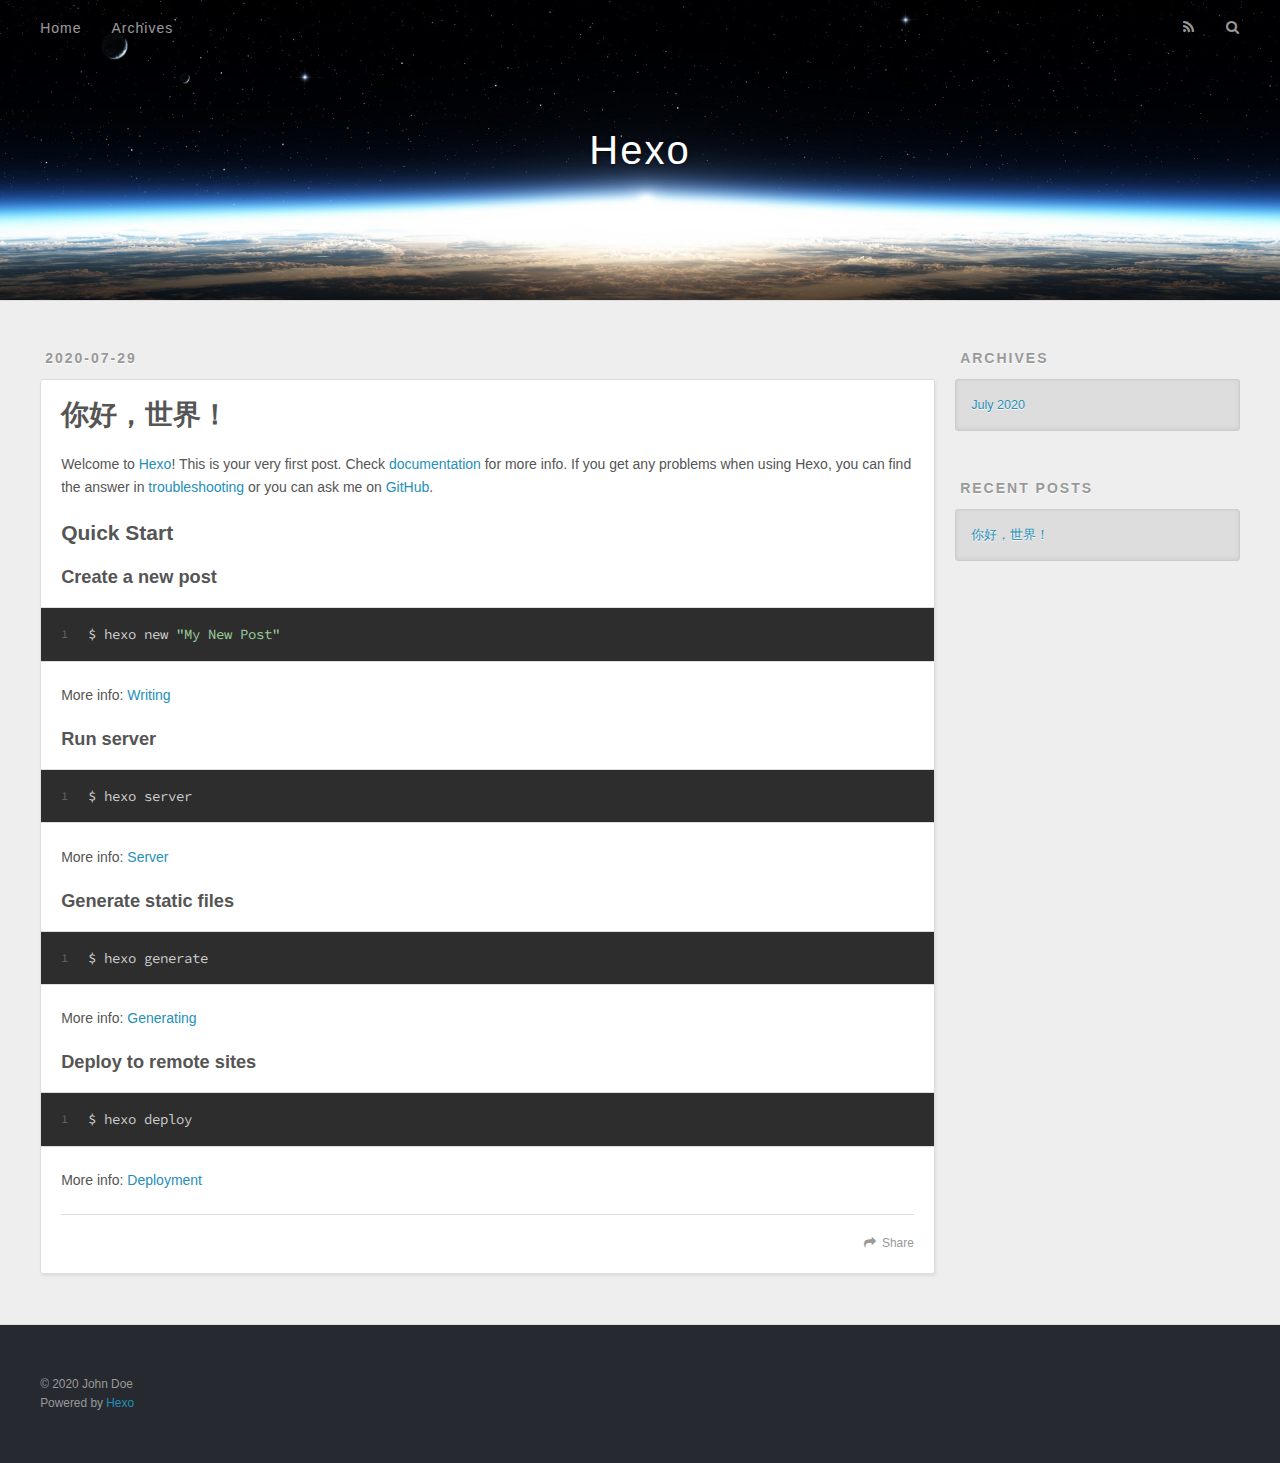
==== index.html @ 4f715f7f "Site updated: 2020-07-29 22:38:29" ====
<!DOCTYPE html>
<html>
<head>
  <meta charset="utf-8">
  

  
  <title>Hexo</title>
  <meta name="viewport" content="width=device-width, initial-scale=1, maximum-scale=1">
  <meta property="og:type" content="website">
<meta property="og:title" content="Hexo">
<meta property="og:url" content="http://yoursite.com/index.html">
<meta property="og:site_name" content="Hexo">
<meta property="og:locale" content="en_US">
<meta property="article:author" content="John Doe">
<meta name="twitter:card" content="summary">
  
    <link rel="alternate" href="/atom.xml" title="Hexo" type="application/atom+xml">
  
  
    <link rel="icon" href="/favicon.png">
  
  
    <link href="//fonts.googleapis.com/css?family=Source+Code+Pro" rel="stylesheet" type="text/css">
  
  
<link rel="stylesheet" href="/css/style.css">

<meta name="generator" content="Hexo 5.0.0"></head>

<body>
  <div id="container">
    <div id="wrap">
      <header id="header">
  <div id="banner"></div>
  <div id="header-outer" class="outer">
    <div id="header-title" class="inner">
      <h1 id="logo-wrap">
        <a href="/" id="logo">Hexo</a>
      </h1>
      
    </div>
    <div id="header-inner" class="inner">
      <nav id="main-nav">
        <a id="main-nav-toggle" class="nav-icon"></a>
        
          <a class="main-nav-link" href="/">Home</a>
        
          <a class="main-nav-link" href="/archives">Archives</a>
        
      </nav>
      <nav id="sub-nav">
        
          <a id="nav-rss-link" class="nav-icon" href="/atom.xml" title="RSS Feed"></a>
        
        <a id="nav-search-btn" class="nav-icon" title="Search"></a>
      </nav>
      <div id="search-form-wrap">
        <form action="//google.com/search" method="get" accept-charset="UTF-8" class="search-form"><input type="search" name="q" class="search-form-input" placeholder="Search"><button type="submit" class="search-form-submit">&#xF002;</button><input type="hidden" name="sitesearch" value="http://yoursite.com"></form>
      </div>
    </div>
  </div>
</header>
      <div class="outer">
        <section id="main">
  
    <article id="post-hello-world" class="article article-type-post" itemscope itemprop="blogPost">
  <div class="article-meta">
    <a href="/2020/07/29/hello-world/" class="article-date">
  <time datetime="2020-07-29T14:01:24.849Z" itemprop="datePublished">2020-07-29</time>
</a>
    
  </div>
  <div class="article-inner">
    
    
      <header class="article-header">
        
  
    <h1 itemprop="name">
      <a class="article-title" href="/2020/07/29/hello-world/">你好，世界！</a>
    </h1>
  

      </header>
    
    <div class="article-entry" itemprop="articleBody">
      
        <p>Welcome to <a target="_blank" rel="noopener" href="https://hexo.io/">Hexo</a>! This is your very first post. Check <a target="_blank" rel="noopener" href="https://hexo.io/docs/">documentation</a> for more info. If you get any problems when using Hexo, you can find the answer in <a target="_blank" rel="noopener" href="https://hexo.io/docs/troubleshooting.html">troubleshooting</a> or you can ask me on <a target="_blank" rel="noopener" href="https://github.com/hexojs/hexo/issues">GitHub</a>.</p>
<h2 id="Quick-Start"><a href="#Quick-Start" class="headerlink" title="Quick Start"></a>Quick Start</h2><h3 id="Create-a-new-post"><a href="#Create-a-new-post" class="headerlink" title="Create a new post"></a>Create a new post</h3><figure class="highlight bash"><table><tr><td class="gutter"><pre><span class="line">1</span><br></pre></td><td class="code"><pre><span class="line">$ hexo new <span class="string">&quot;My New Post&quot;</span></span><br></pre></td></tr></table></figure>

<p>More info: <a target="_blank" rel="noopener" href="https://hexo.io/docs/writing.html">Writing</a></p>
<h3 id="Run-server"><a href="#Run-server" class="headerlink" title="Run server"></a>Run server</h3><figure class="highlight bash"><table><tr><td class="gutter"><pre><span class="line">1</span><br></pre></td><td class="code"><pre><span class="line">$ hexo server</span><br></pre></td></tr></table></figure>

<p>More info: <a target="_blank" rel="noopener" href="https://hexo.io/docs/server.html">Server</a></p>
<h3 id="Generate-static-files"><a href="#Generate-static-files" class="headerlink" title="Generate static files"></a>Generate static files</h3><figure class="highlight bash"><table><tr><td class="gutter"><pre><span class="line">1</span><br></pre></td><td class="code"><pre><span class="line">$ hexo generate</span><br></pre></td></tr></table></figure>

<p>More info: <a target="_blank" rel="noopener" href="https://hexo.io/docs/generating.html">Generating</a></p>
<h3 id="Deploy-to-remote-sites"><a href="#Deploy-to-remote-sites" class="headerlink" title="Deploy to remote sites"></a>Deploy to remote sites</h3><figure class="highlight bash"><table><tr><td class="gutter"><pre><span class="line">1</span><br></pre></td><td class="code"><pre><span class="line">$ hexo deploy</span><br></pre></td></tr></table></figure>

<p>More info: <a target="_blank" rel="noopener" href="https://hexo.io/docs/one-command-deployment.html">Deployment</a></p>

      
    </div>
    <footer class="article-footer">
      <a data-url="http://yoursite.com/2020/07/29/hello-world/" data-id="ckd7g460r0000xu9k4dcd0aqd" class="article-share-link">Share</a>
      
      
    </footer>
  </div>
  
</article>


  


</section>
        
          <aside id="sidebar">
  
    

  
    

  
    
  
    
  <div class="widget-wrap">
    <h3 class="widget-title">Archives</h3>
    <div class="widget">
      <ul class="archive-list"><li class="archive-list-item"><a class="archive-list-link" href="/archives/2020/07/">July 2020</a></li></ul>
    </div>
  </div>


  
    
  <div class="widget-wrap">
    <h3 class="widget-title">Recent Posts</h3>
    <div class="widget">
      <ul>
        
          <li>
            <a href="/2020/07/29/hello-world/">你好，世界！</a>
          </li>
        
      </ul>
    </div>
  </div>

  
</aside>
        
      </div>
      <footer id="footer">
  
  <div class="outer">
    <div id="footer-info" class="inner">
      &copy; 2020 John Doe<br>
      Powered by <a href="http://hexo.io/" target="_blank">Hexo</a>
    </div>
  </div>
</footer>
    </div>
    <nav id="mobile-nav">
  
    <a href="/" class="mobile-nav-link">Home</a>
  
    <a href="/archives" class="mobile-nav-link">Archives</a>
  
</nav>
    

<script src="//ajax.googleapis.com/ajax/libs/jquery/2.0.3/jquery.min.js"></script>


  
<link rel="stylesheet" href="/fancybox/jquery.fancybox.css">

  
<script src="/fancybox/jquery.fancybox.pack.js"></script>




<script src="/js/script.js"></script>




  </div>
</body>
</html>
---- css/style.css ----
body {
  width: 100%;
}
body:before,
body:after {
  content: "";
  display: table;
}
body:after {
  clear: both;
}
html,
body,
div,
span,
applet,
object,
iframe,
h1,
h2,
h3,
h4,
h5,
h6,
p,
blockquote,
pre,
a,
abbr,
acronym,
address,
big,
cite,
code,
del,
dfn,
em,
img,
ins,
kbd,
q,
s,
samp,
small,
strike,
strong,
sub,
sup,
tt,
var,
dl,
dt,
dd,
ol,
ul,
li,
fieldset,
form,
label,
legend,
table,
caption,
tbody,
tfoot,
thead,
tr,
th,
td {
  margin: 0;
  padding: 0;
  border: 0;
  outline: 0;
  font-weight: inherit;
  font-style: inherit;
  font-family: inherit;
  font-size: 100%;
  vertical-align: baseline;
}
body {
  line-height: 1;
  color: #000;
  background: #fff;
}
ol,
ul {
  list-style: none;
}
table {
  border-collapse: separate;
  border-spacing: 0;
  vertical-align: middle;
}
caption,
th,
td {
  text-align: left;
  font-weight: normal;
  vertical-align: middle;
}
a img {
  border: none;
}
input,
button {
  margin: 0;
  padding: 0;
}
input::-moz-focus-inner,
button::-moz-focus-inner {
  border: 0;
  padding: 0;
}
@font-face {
  font-family: FontAwesome;
  font-style: normal;
  font-weight: normal;
  src: url("fonts/fontawesome-webfont.eot?v=#4.0.3");
  src: url("fonts/fontawesome-webfont.eot?#iefix&v=#4.0.3") format("embedded-opentype"), url("fonts/fontawesome-webfont.woff?v=#4.0.3") format("woff"), url("fonts/fontawesome-webfont.ttf?v=#4.0.3") format("truetype"), url("fonts/fontawesome-webfont.svg#fontawesomeregular?v=#4.0.3") format("svg");
}
html,
body,
#container {
  height: 100%;
}
body {
  background: #eee;
  font: 14px -apple-system, BlinkMacSystemFont, "Segoe UI", "Roboto", "Oxygen", "Ubuntu", "Cantarell", "Fira Sans", "Droid Sans", "Helvetica Neue", sans-serif;
  -webkit-text-size-adjust: 100%;
}
.outer {
  max-width: 1220px;
  margin: 0 auto;
  padding: 0 20px;
}
.outer:before,
.outer:after {
  content: "";
  display: table;
}
.outer:after {
  clear: both;
}
.inner {
  display: inline;
  float: left;
  width: 98.33333333333333%;
  margin: 0 0.833333333333333%;
}
.left,
.alignleft {
  float: left;
}
.right,
.alignright {
  float: right;
}
.clear {
  clear: both;
}
#container {
  position: relative;
}
.mobile-nav-on {
  overflow: hidden;
}
#wrap {
  height: 100%;
  width: 100%;
  position: absolute;
  top: 0;
  left: 0;
  -webkit-transition: 0.2s ease-out;
  -moz-transition: 0.2s ease-out;
  -ms-transition: 0.2s ease-out;
  transition: 0.2s ease-out;
  z-index: 1;
  background: #eee;
}
.mobile-nav-on #wrap {
  left: 280px;
}
@media screen and (min-width: 768px) {
  #main {
    display: inline;
    float: left;
    width: 73.33333333333333%;
    margin: 0 0.833333333333333%;
  }
}
.article-date,
.article-category-link,
.archive-year,
.widget-title {
  text-decoration: none;
  text-transform: uppercase;
  letter-spacing: 2px;
  color: #999;
  margin-bottom: 1em;
  margin-left: 5px;
  line-height: 1em;
  text-shadow: 0 1px #fff;
  font-weight: bold;
}
.article-inner,
.archive-article-inner {
  background: #fff;
  -webkit-box-shadow: 1px 2px 3px #ddd;
  box-shadow: 1px 2px 3px #ddd;
  border: 1px solid #ddd;
  border-radius: 3px;
}
.article-entry h1,
.widget h1 {
  font-size: 2em;
}
.article-entry h2,
.widget h2 {
  font-size: 1.5em;
}
.article-entry h3,
.widget h3 {
  font-size: 1.3em;
}
.article-entry h4,
.widget h4 {
  font-size: 1.2em;
}
.article-entry h5,
.widget h5 {
  font-size: 1em;
}
.article-entry h6,
.widget h6 {
  font-size: 1em;
  color: #999;
}
.article-entry hr,
.widget hr {
  border: 1px dashed #ddd;
}
.article-entry strong,
.widget strong {
  font-weight: bold;
}
.article-entry em,
.widget em,
.article-entry cite,
.widget cite {
  font-style: italic;
}
.article-entry sup,
.widget sup,
.article-entry sub,
.widget sub {
  font-size: 0.75em;
  line-height: 0;
  position: relative;
  vertical-align: baseline;
}
.article-entry sup,
.widget sup {
  top: -0.5em;
}
.article-entry sub,
.widget sub {
  bottom: -0.2em;
}
.article-entry small,
.widget small {
  font-size: 0.85em;
}
.article-entry acronym,
.widget acronym,
.article-entry abbr,
.widget abbr {
  border-bottom: 1px dotted;
}
.article-entry ul,
.widget ul,
.article-entry ol,
.widget ol,
.article-entry dl,
.widget dl {
  margin: 0 20px;
  line-height: 1.6em;
}
.article-entry ul ul,
.widget ul ul,
.article-entry ol ul,
.widget ol ul,
.article-entry ul ol,
.widget ul ol,
.article-entry ol ol,
.widget ol ol {
  margin-top: 0;
  margin-bottom: 0;
}
.article-entry ul,
.widget ul {
  list-style: disc;
}
.article-entry ol,
.widget ol {
  list-style: decimal;
}
.article-entry dt,
.widget dt {
  font-weight: bold;
}
#header {
  height: 300px;
  position: relative;
  border-bottom: 1px solid #ddd;
}
#header:before,
#header:after {
  content: "";
  position: absolute;
  left: 0;
  right: 0;
  height: 40px;
}
#header:before {
  top: 0;
  background: -webkit-linear-gradient(rgba(0,0,0,0.2), transparent);
  background: -moz-linear-gradient(rgba(0,0,0,0.2), transparent);
  background: -ms-linear-gradient(rgba(0,0,0,0.2), transparent);
  background: linear-gradient(rgba(0,0,0,0.2), transparent);
}
#header:after {
  bottom: 0;
  background: -webkit-linear-gradient(transparent, rgba(0,0,0,0.2));
  background: -moz-linear-gradient(transparent, rgba(0,0,0,0.2));
  background: -ms-linear-gradient(transparent, rgba(0,0,0,0.2));
  background: linear-gradient(transparent, rgba(0,0,0,0.2));
}
#header-outer {
  height: 100%;
  position: relative;
}
#header-inner {
  position: relative;
  overflow: hidden;
}
#banner {
  position: absolute;
  top: 0;
  left: 0;
  width: 100%;
  height: 100%;
  background: url("images/banner.jpg") center #000;
  -webkit-background-size: cover;
  -moz-background-size: cover;
  background-size: cover;
  z-index: -1;
}
#header-title {
  text-align: center;
  height: 40px;
  position: absolute;
  top: 50%;
  left: 0;
  margin-top: -20px;
}
#logo,
#subtitle {
  text-decoration: none;
  color: #fff;
  font-weight: 300;
  text-shadow: 0 1px 4px rgba(0,0,0,0.3);
}
#logo {
  font-size: 40px;
  line-height: 40px;
  letter-spacing: 2px;
}
#subtitle {
  font-size: 16px;
  line-height: 16px;
  letter-spacing: 1px;
}
#subtitle-wrap {
  margin-top: 16px;
}
#main-nav {
  float: left;
  margin-left: -15px;
}
.nav-icon,
.main-nav-link {
  float: left;
  color: #fff;
  opacity: 0.6;
  text-decoration: none;
  text-shadow: 0 1px rgba(0,0,0,0.2);
  -webkit-transition: opacity 0.2s;
  -moz-transition: opacity 0.2s;
  -ms-transition: opacity 0.2s;
  transition: opacity 0.2s;
  display: block;
  padding: 20px 15px;
}
.nav-icon:hover,
.main-nav-link:hover {
  opacity: 1;
}
.nav-icon {
  font-family: FontAwesome;
  text-align: center;
  font-size: 14px;
  width: 14px;
  height: 14px;
  padding: 20px 15px;
  position: relative;
  cursor: pointer;
}
.main-nav-link {
  font-weight: 300;
  letter-spacing: 1px;
}
@media screen and (max-width: 479px) {
  .main-nav-link {
    display: none;
  }
}
#main-nav-toggle {
  display: none;
}
#main-nav-toggle:before {
  content: "\f0c9";
}
@media screen and (max-width: 479px) {
  #main-nav-toggle {
    display: block;
  }
}
#sub-nav {
  float: right;
  margin-right: -15px;
}
#nav-rss-link:before {
  content: "\f09e";
}
#nav-search-btn:before {
  content: "\f002";
}
#search-form-wrap {
  position: absolute;
  top: 15px;
  width: 150px;
  height: 30px;
  right: -150px;
  opacity: 0;
  -webkit-transition: 0.2s ease-out;
  -moz-transition: 0.2s ease-out;
  -ms-transition: 0.2s ease-out;
  transition: 0.2s ease-out;
}
#search-form-wrap.on {
  opacity: 1;
  right: 0;
}
@media screen and (max-width: 479px) {
  #search-form-wrap {
    width: 100%;
    right: -100%;
  }
}
.search-form {
  position: absolute;
  top: 0;
  left: 0;
  right: 0;
  background: #fff;
  padding: 5px 15px;
  border-radius: 15px;
  -webkit-box-shadow: 0 0 10px rgba(0,0,0,0.3);
  box-shadow: 0 0 10px rgba(0,0,0,0.3);
}
.search-form-input {
  border: none;
  background: none;
  color: #555;
  width: 100%;
  font: 13px -apple-system, BlinkMacSystemFont, "Segoe UI", "Roboto", "Oxygen", "Ubuntu", "Cantarell", "Fira Sans", "Droid Sans", "Helvetica Neue", sans-serif;
  outline: none;
}
.search-form-input::-webkit-search-results-decoration,
.search-form-input::-webkit-search-cancel-button {
  -webkit-appearance: none;
}
.search-form-submit {
  position: absolute;
  top: 50%;
  right: 10px;
  margin-top: -7px;
  font: 13px FontAwesome;
  border: none;
  background: none;
  color: #bbb;
  cursor: pointer;
}
.search-form-submit:hover,
.search-form-submit:focus {
  color: #777;
}
.article {
  margin: 50px 0;
}
.article-inner {
  overflow: hidden;
}
.article-meta:before,
.article-meta:after {
  content: "";
  display: table;
}
.article-meta:after {
  clear: both;
}
.article-date {
  float: left;
}
.article-category {
  float: left;
  line-height: 1em;
  color: #ccc;
  text-shadow: 0 1px #fff;
  margin-left: 8px;
}
.article-category:before {
  content: "\2022";
}
.article-category-link {
  margin: 0 12px 1em;
}
.article-header {
  padding: 20px 20px 0;
}
.article-title {
  text-decoration: none;
  font-size: 2em;
  font-weight: bold;
  color: #555;
  line-height: 1.1em;
  -webkit-transition: color 0.2s;
  -moz-transition: color 0.2s;
  -ms-transition: color 0.2s;
  transition: color 0.2s;
}
a.article-title:hover {
  color: #258fb8;
}
.article-entry {
  color: #555;
  padding: 0 20px;
}
.article-entry:before,
.article-entry:after {
  content: "";
  display: table;
}
.article-entry:after {
  clear: both;
}
.article-entry p,
.article-entry table {
  line-height: 1.6em;
  margin: 1.6em 0;
}
.article-entry h1,
.article-entry h2,
.article-entry h3,
.article-entry h4,
.article-entry h5,
.article-entry h6 {
  font-weight: bold;
}
.article-entry h1,
.article-entry h2,
.article-entry h3,
.article-entry h4,
.article-entry h5,
.article-entry h6 {
  line-height: 1.1em;
  margin: 1.1em 0;
}
.article-entry a {
  color: #258fb8;
  text-decoration: none;
}
.article-entry a:hover {
  text-decoration: underline;
}
.article-entry ul,
.article-entry ol,
.article-entry dl {
  margin-top: 1.6em;
  margin-bottom: 1.6em;
}
.article-entry img,
.article-entry video {
  max-width: 100%;
  height: auto;
  display: block;
  margin: auto;
}
.article-entry iframe {
  border: none;
}
.article-entry table {
  width: 100%;
  border-collapse: collapse;
  border-spacing: 0;
}
.article-entry th {
  font-weight: bold;
  border-bottom: 3px solid #ddd;
  padding-bottom: 0.5em;
}
.article-entry td {
  border-bottom: 1px solid #ddd;
  padding: 10px 0;
}
.article-entry blockquote {
  font-family: Georgia, "Times New Roman", serif;
  font-size: 1.4em;
  margin: 1.6em 20px;
  text-align: center;
}
.article-entry blockquote footer {
  font-size: 14px;
  margin: 1.6em 0;
  font-family: -apple-system, BlinkMacSystemFont, "Segoe UI", "Roboto", "Oxygen", "Ubuntu", "Cantarell", "Fira Sans", "Droid Sans", "Helvetica Neue", sans-serif;
}
.article-entry blockquote footer cite:before {
  content: "—";
  padding: 0 0.5em;
}
.article-entry .pullquote {
  text-align: left;
  width: 45%;
  margin: 0;
}
.article-entry .pullquote.left {
  margin-left: 0.5em;
  margin-right: 1em;
}
.article-entry .pullquote.right {
  margin-right: 0.5em;
  margin-left: 1em;
}
.article-entry .caption {
  color: #999;
  display: block;
  font-size: 0.9em;
  margin-top: 0.5em;
  position: relative;
  text-align: center;
}
.article-entry .video-container {
  position: relative;
  padding-top: 56.25%;
  height: 0;
  overflow: hidden;
}
.article-entry .video-container iframe,
.article-entry .video-container object,
.article-entry .video-container embed {
  position: absolute;
  top: 0;
  left: 0;
  width: 100%;
  height: 100%;
  margin-top: 0;
}
.article-more-link a {
  display: inline-block;
  line-height: 1em;
  padding: 6px 15px;
  border-radius: 15px;
  background: #eee;
  color: #999;
  text-shadow: 0 1px #fff;
  text-decoration: none;
}
.article-more-link a:hover {
  background: #258fb8;
  color: #fff;
  text-decoration: none;
  text-shadow: 0 1px #1e7293;
}
.article-footer {
  font-size: 0.85em;
  line-height: 1.6em;
  border-top: 1px solid #ddd;
  padding-top: 1.6em;
  margin: 0 20px 20px;
}
.article-footer:before,
.article-footer:after {
  content: "";
  display: table;
}
.article-footer:after {
  clear: both;
}
.article-footer a {
  color: #999;
  text-decoration: none;
}
.article-footer a:hover {
  color: #555;
}
.article-tag-list-item {
  float: left;
  margin-right: 10px;
}
.article-tag-list-link:before {
  content: "#";
}
.article-comment-link {
  float: right;
}
.article-comment-link:before {
  content: "\f075";
  font-family: FontAwesome;
  padding-right: 8px;
}
.article-share-link {
  cursor: pointer;
  float: right;
  margin-left: 20px;
}
.article-share-link:before {
  content: "\f064";
  font-family: FontAwesome;
  padding-right: 6px;
}
#article-nav {
  position: relative;
}
#article-nav:before,
#article-nav:after {
  content: "";
  display: table;
}
#article-nav:after {
  clear: both;
}
@media screen and (min-width: 768px) {
  #article-nav {
    margin: 50px 0;
  }
  #article-nav:before {
    width: 8px;
    height: 8px;
    position: absolute;
    top: 50%;
    left: 50%;
    margin-top: -4px;
    margin-left: -4px;
    content: "";
    border-radius: 50%;
    background: #ddd;
    -webkit-box-shadow: 0 1px 2px #fff;
    box-shadow: 0 1px 2px #fff;
  }
}
.article-nav-link-wrap {
  text-decoration: none;
  text-shadow: 0 1px #fff;
  color: #999;
  -webkit-box-sizing: border-box;
  -moz-box-sizing: border-box;
  box-sizing: border-box;
  margin-top: 50px;
  text-align: center;
  display: block;
}
.article-nav-link-wrap:hover {
  color: #555;
}
@media screen and (min-width: 768px) {
  .article-nav-link-wrap {
    width: 50%;
    margin-top: 0;
  }
}
@media screen and (min-width: 768px) {
  #article-nav-newer {
    float: left;
    text-align: right;
    padding-right: 20px;
  }
}
@media screen and (min-width: 768px) {
  #article-nav-older {
    float: right;
    text-align: left;
    padding-left: 20px;
  }
}
.article-nav-caption {
  text-transform: uppercase;
  letter-spacing: 2px;
  color: #ddd;
  line-height: 1em;
  font-weight: bold;
}
#article-nav-newer .article-nav-caption {
  margin-right: -2px;
}
.article-nav-title {
  font-size: 0.85em;
  line-height: 1.6em;
  margin-top: 0.5em;
}
.article-share-box {
  position: absolute;
  display: none;
  background: #fff;
  -webkit-box-shadow: 1px 2px 10px rgba(0,0,0,0.2);
  box-shadow: 1px 2px 10px rgba(0,0,0,0.2);
  border-radius: 3px;
  margin-left: -145px;
  overflow: hidden;
  z-index: 1;
}
.article-share-box.on {
  display: block;
}
.article-share-input {
  width: 100%;
  background: none;
  -webkit-box-sizing: border-box;
  -moz-box-sizing: border-box;
  box-sizing: border-box;
  font: 14px -apple-system, BlinkMacSystemFont, "Segoe UI", "Roboto", "Oxygen", "Ubuntu", "Cantarell", "Fira Sans", "Droid Sans", "Helvetica Neue", sans-serif;
  padding: 0 15px;
  color: #555;
  outline: none;
  border: 1px solid #ddd;
  border-radius: 3px 3px 0 0;
  height: 36px;
  line-height: 36px;
}
.article-share-links {
  background: #eee;
}
.article-share-links:before,
.article-share-links:after {
  content: "";
  display: table;
}
.article-share-links:after {
  clear: both;
}
.article-share-twitter,
.article-share-facebook,
.article-share-pinterest,
.article-share-google {
  width: 50px;
  height: 36px;
  display: block;
  float: left;
  position: relative;
  color: #999;
  text-shadow: 0 1px #fff;
}
.article-share-twitter:before,
.article-share-facebook:before,
.article-share-pinterest:before,
.article-share-google:before {
  font-size: 20px;
  font-family: FontAwesome;
  width: 20px;
  height: 20px;
  position: absolute;
  top: 50%;
  left: 50%;
  margin-top: -10px;
  margin-left: -10px;
  text-align: center;
}
.article-share-twitter:hover,
.article-share-facebook:hover,
.article-share-pinterest:hover,
.article-share-google:hover {
  color: #fff;
}
.article-share-twitter:before {
  content: "\f099";
}
.article-share-twitter:hover {
  background: #00aced;
  text-shadow: 0 1px #008abe;
}
.article-share-facebook:before {
  content: "\f09a";
}
.article-share-facebook:hover {
  background: #3b5998;
  text-shadow: 0 1px #2f477a;
}
.article-share-pinterest:before {
  content: "\f0d2";
}
.article-share-pinterest:hover {
  background: #cb2027;
  text-shadow: 0 1px #a21a1f;
}
.article-share-google:before {
  content: "\f0d5";
}
.article-share-google:hover {
  background: #dd4b39;
  text-shadow: 0 1px #be3221;
}
.article-gallery {
  background: #000;
  position: relative;
}
.article-gallery-photos {
  position: relative;
  overflow: hidden;
}
.article-gallery-img {
  display: none;
  max-width: 100%;
}
.article-gallery-img:first-child {
  display: block;
}
.article-gallery-img.loaded {
  position: absolute;
  display: block;
}
.article-gallery-img img {
  display: block;
  max-width: 100%;
  margin: 0 auto;
}
#comments {
  background: #fff;
  -webkit-box-shadow: 1px 2px 3px #ddd;
  box-shadow: 1px 2px 3px #ddd;
  padding: 20px;
  border: 1px solid #ddd;
  border-radius: 3px;
  margin: 50px 0;
}
#comments a {
  color: #258fb8;
}
.archives-wrap {
  margin: 50px 0;
}
.archives:before,
.archives:after {
  content: "";
  display: table;
}
.archives:after {
  clear: both;
}
.archive-year-wrap {
  margin-bottom: 1em;
}
.archives {
  -webkit-column-gap: 10px;
  -moz-column-gap: 10px;
  column-gap: 10px;
}
@media screen and (min-width: 480px) and (max-width: 767px) {
  .archives {
    -webkit-column-count: 2;
    -moz-column-count: 2;
    column-count: 2;
  }
}
@media screen and (min-width: 768px) {
  .archives {
    -webkit-column-count: 3;
    -moz-column-count: 3;
    column-count: 3;
  }
}
.archive-article {
  -webkit-column-break-inside: avoid;
  page-break-inside: avoid;
  overflow: hidden;
  break-inside: avoid-column;
}
.archive-article-inner {
  padding: 10px;
  margin-bottom: 15px;
}
.archive-article-title {
  text-decoration: none;
  font-weight: bold;
  color: #555;
  -webkit-transition: color 0.2s;
  -moz-transition: color 0.2s;
  -ms-transition: color 0.2s;
  transition: color 0.2s;
  line-height: 1.6em;
}
.archive-article-title:hover {
  color: #258fb8;
}
.archive-article-footer {
  margin-top: 1em;
}
.archive-article-date {
  color: #999;
  text-decoration: none;
  font-size: 0.85em;
  line-height: 1em;
  margin-bottom: 0.5em;
  display: block;
}
#page-nav {
  margin: 50px auto;
  background: #fff;
  -webkit-box-shadow: 1px 2px 3px #ddd;
  box-shadow: 1px 2px 3px #ddd;
  border: 1px solid #ddd;
  border-radius: 3px;
  text-align: center;
  color: #999;
  overflow: hidden;
}
#page-nav:before,
#page-nav:after {
  content: "";
  display: table;
}
#page-nav:after {
  clear: both;
}
#page-nav a,
#page-nav span {
  padding: 10px 20px;
  line-height: 1;
  height: 2ex;
}
#page-nav a {
  color: #999;
  text-decoration: none;
}
#page-nav a:hover {
  background: #999;
  color: #fff;
}
#page-nav .prev {
  float: left;
}
#page-nav .next {
  float: right;
}
#page-nav .page-number {
  display: inline-block;
}
@media screen and (max-width: 479px) {
  #page-nav .page-number {
    display: none;
  }
}
#page-nav .current {
  color: #555;
  font-weight: bold;
}
#page-nav .space {
  color: #ddd;
}
#footer {
  background: #262a30;
  padding: 50px 0;
  border-top: 1px solid #ddd;
  color: #999;
}
#footer a {
  color: #258fb8;
  text-decoration: none;
}
#footer a:hover {
  text-decoration: underline;
}
#footer-info {
  line-height: 1.6em;
  font-size: 0.85em;
}
.article-entry pre,
.article-entry .highlight {
  background: #2d2d2d;
  margin: 0 -20px;
  padding: 15px 20px;
  border-style: solid;
  border-color: #ddd;
  border-width: 1px 0;
  overflow: auto;
  color: #ccc;
  line-height: 22.400000000000002px;
}
.article-entry .highlight .gutter pre,
.article-entry .gist .gist-file .gist-data .line-numbers {
  color: #666;
  font-size: 0.85em;
}
.article-entry pre,
.article-entry code {
  font-family: "Source Code Pro", Consolas, Monaco, Menlo, Consolas, monospace;
}
.article-entry code {
  background: #eee;
  text-shadow: 0 1px #fff;
  padding: 0 0.3em;
}
.article-entry pre code {
  background: none;
  text-shadow: none;
  padding: 0;
}
.article-entry .highlight pre {
  border: none;
  margin: 0;
  padding: 0;
}
.article-entry .highlight table {
  margin: 0;
  width: auto;
}
.article-entry .highlight td {
  border: none;
  padding: 0;
}
.article-entry .highlight figcaption {
  font-size: 0.85em;
  color: #999;
  line-height: 1em;
  margin-bottom: 1em;
}
.article-entry .highlight figcaption:before,
.article-entry .highlight figcaption:after {
  content: "";
  display: table;
}
.article-entry .highlight figcaption:after {
  clear: both;
}
.article-entry .highlight figcaption a {
  float: right;
}
.article-entry .highlight .gutter pre {
  text-align: right;
  padding-right: 20px;
}
.article-entry .highlight .line {
  height: 22.400000000000002px;
}
.article-entry .highlight .line.marked {
  background: #515151;
}
.article-entry .gist {
  margin: 0 -20px;
  border-style: solid;
  border-color: #ddd;
  border-width: 1px 0;
  background: #2d2d2d;
  padding: 15px 20px 15px 0;
}
.article-entry .gist .gist-file {
  border: none;
  font-family: "Source Code Pro", Consolas, Monaco, Menlo, Consolas, monospace;
  margin: 0;
}
.article-entry .gist .gist-file .gist-data {
  background: none;
  border: none;
}
.article-entry .gist .gist-file .gist-data .line-numbers {
  background: none;
  border: none;
  padding: 0 20px 0 0;
}
.article-entry .gist .gist-file .gist-data .line-data {
  padding: 0 !important;
}
.article-entry .gist .gist-file .highlight {
  margin: 0;
  padding: 0;
  border: none;
}
.article-entry .gist .gist-file .gist-meta {
  background: #2d2d2d;
  color: #999;
  font: 0.85em -apple-system, BlinkMacSystemFont, "Segoe UI", "Roboto", "Oxygen", "Ubuntu", "Cantarell", "Fira Sans", "Droid Sans", "Helvetica Neue", sans-serif;
  text-shadow: 0 0;
  padding: 0;
  margin-top: 1em;
  margin-left: 20px;
}
.article-entry .gist .gist-file .gist-meta a {
  color: #258fb8;
  font-weight: normal;
}
.article-entry .gist .gist-file .gist-meta a:hover {
  text-decoration: underline;
}
pre .comment,
pre .title {
  color: #999;
}
pre .variable,
pre .attribute,
pre .tag,
pre .regexp,
pre .ruby .constant,
pre .xml .tag .title,
pre .xml .pi,
pre .xml .doctype,
pre .html .doctype,
pre .css .id,
pre .css .class,
pre .css .pseudo {
  color: #f2777a;
}
pre .number,
pre .preprocessor,
pre .built_in,
pre .literal,
pre .params,
pre .constant {
  color: #f99157;
}
pre .class,
pre .ruby .class .title,
pre .css .rules .attribute {
  color: #9c9;
}
pre .string,
pre .value,
pre .inheritance,
pre .header,
pre .ruby .symbol,
pre .xml .cdata {
  color: #9c9;
}
pre .css .hexcolor {
  color: #6cc;
}
pre .function,
pre .python .decorator,
pre .python .title,
pre .ruby .function .title,
pre .ruby .title .keyword,
pre .perl .sub,
pre .javascript .title,
pre .coffeescript .title {
  color: #69c;
}
pre .keyword,
pre .javascript .function {
  color: #c9c;
}
@media screen and (max-width: 479px) {
  #mobile-nav {
    position: absolute;
    top: 0;
    left: 0;
    width: 280px;
    height: 100%;
    background: #191919;
    border-right: 1px solid #fff;
  }
}
@media screen and (max-width: 479px) {
  .mobile-nav-link {
    display: block;
    color: #999;
    text-decoration: none;
    padding: 15px 20px;
    font-weight: bold;
  }
  .mobile-nav-link:hover {
    color: #fff;
  }
}
@media screen and (min-width: 768px) {
  #sidebar {
    display: inline;
    float: left;
    width: 23.333333333333332%;
    margin: 0 0.833333333333333%;
  }
}
.widget-wrap {
  margin: 50px 0;
}
.widget {
  color: #777;
  text-shadow: 0 1px #fff;
  background: #ddd;
  -webkit-box-shadow: 0 -1px 4px #ccc inset;
  box-shadow: 0 -1px 4px #ccc inset;
  border: 1px solid #ccc;
  padding: 15px;
  border-radius: 3px;
}
.widget a {
  color: #258fb8;
  text-decoration: none;
}
.widget a:hover {
  text-decoration: underline;
}
.widget ul ul,
.widget ol ul,
.widget dl ul,
.widget ul ol,
.widget ol ol,
.widget dl ol,
.widget ul dl,
.widget ol dl,
.widget dl dl {
  margin-left: 15px;
  list-style: disc;
}
.widget {
  line-height: 1.6em;
  word-wrap: break-word;
  font-size: 0.9em;
}
.widget ul,
.widget ol {
  list-style: none;
  margin: 0;
}
.widget ul ul,
.widget ol ul,
.widget ul ol,
.widget ol ol {
  margin: 0 20px;
}
.widget ul ul,
.widget ol ul {
  list-style: disc;
}
.widget ul ol,
.widget ol ol {
  list-style: decimal;
}
.category-list-count,
.tag-list-count,
.archive-list-count {
  padding-left: 5px;
  color: #999;
  font-size: 0.85em;
}
.category-list-count:before,
.tag-list-count:before,
.archive-list-count:before {
  content: "(";
}
.category-list-count:after,
.tag-list-count:after,
.archive-list-count:after {
  content: ")";
}
.tagcloud a {
  margin-right: 5px;
  display: inline-block;
}
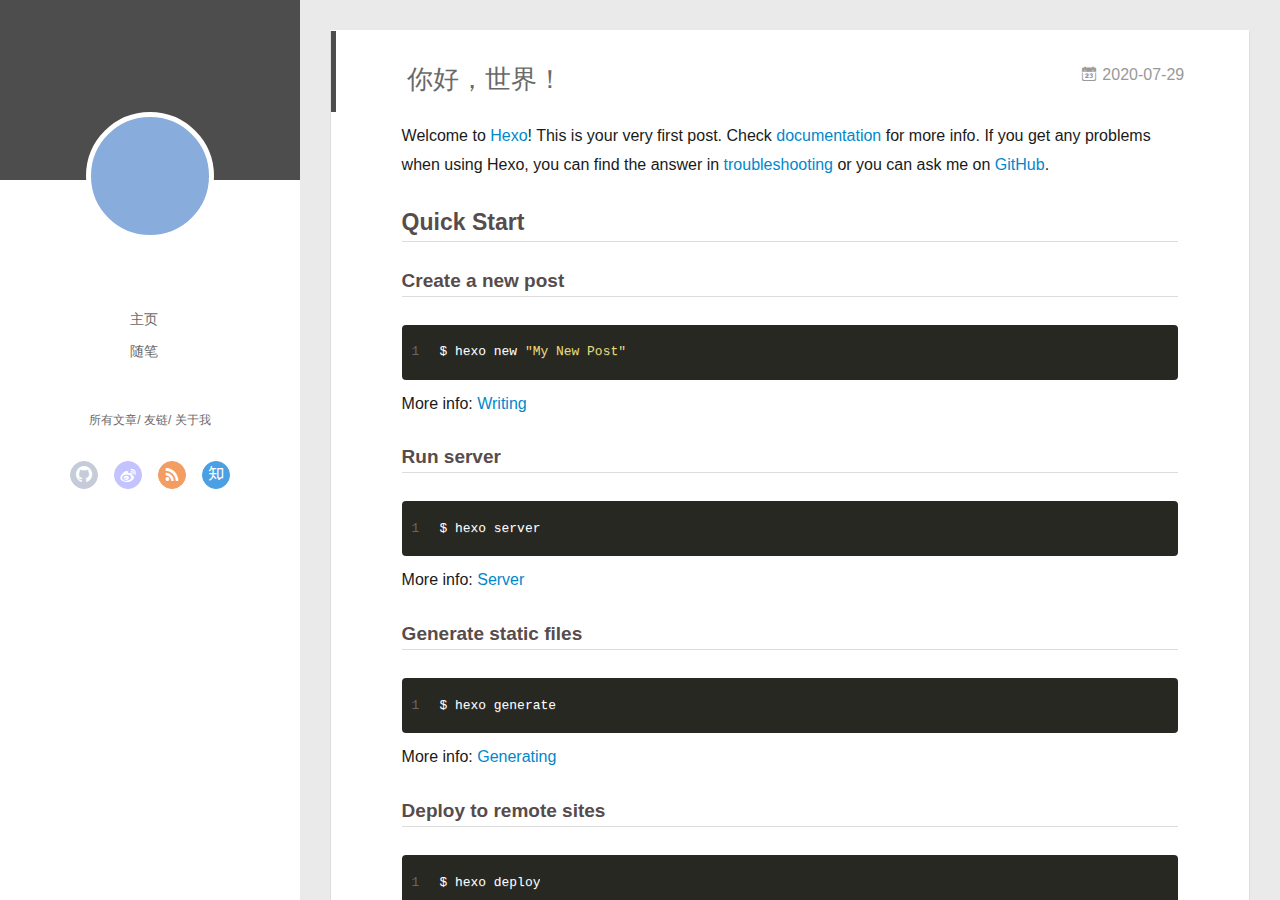
==== commit 1d931b5a: "Site updated: 2020-07-30 01:36:49" ====
--- a/index.html
+++ b/index.html
@@ -3,8 +3,9 @@
 <head>
   <meta charset="utf-8">
   
-
-  
+  <meta name="renderer" content="webkit">
+  <meta http-equiv="X-UA-Compatible" content="IE=edge" >
+  <link rel="dns-prefetch" href="http://yoursite.com">
   <title>Hexo</title>
   <meta name="viewport" content="width=device-width, initial-scale=1, maximum-scale=1">
   <meta property="og:type" content="website">
@@ -15,64 +16,144 @@
 <meta property="article:author" content="John Doe">
 <meta name="twitter:card" content="summary">
   
-    <link rel="alternate" href="/atom.xml" title="Hexo" type="application/atom+xml">
+    <link rel="alternative" href="/atom.xml" title="Hexo" type="application/atom+xml">
   
   
     <link rel="icon" href="/favicon.png">
   
-  
-    <link href="//fonts.googleapis.com/css?family=Source+Code+Pro" rel="stylesheet" type="text/css">
-  
-  
-<link rel="stylesheet" href="/css/style.css">
+  <link rel="stylesheet" type="text/css" href="/./main.0cf68a.css">
+  <style type="text/css">
+  
+    #container.show {
+      background: linear-gradient(200deg,#a0cfe4,#e8c37e);
+    }
+  </style>
+  
+
+  
 
 <meta name="generator" content="Hexo 5.0.0"></head>
 
 <body>
-  <div id="container">
-    <div id="wrap">
-      <header id="header">
-  <div id="banner"></div>
-  <div id="header-outer" class="outer">
-    <div id="header-title" class="inner">
-      <h1 id="logo-wrap">
-        <a href="/" id="logo">Hexo</a>
-      </h1>
-      
-    </div>
-    <div id="header-inner" class="inner">
-      <nav id="main-nav">
-        <a id="main-nav-toggle" class="nav-icon"></a>
-        
-          <a class="main-nav-link" href="/">Home</a>
-        
-          <a class="main-nav-link" href="/archives">Archives</a>
-        
-      </nav>
-      <nav id="sub-nav">
-        
-          <a id="nav-rss-link" class="nav-icon" href="/atom.xml" title="RSS Feed"></a>
-        
-        <a id="nav-search-btn" class="nav-icon" title="Search"></a>
-      </nav>
-      <div id="search-form-wrap">
-        <form action="//google.com/search" method="get" accept-charset="UTF-8" class="search-form"><input type="search" name="q" class="search-form-input" placeholder="Search"><button type="submit" class="search-form-submit">&#xF002;</button><input type="hidden" name="sitesearch" value="http://yoursite.com"></form>
-      </div>
-    </div>
-  </div>
-</header>
-      <div class="outer">
-        <section id="main">
-  
-    <article id="post-hello-world" class="article article-type-post" itemscope itemprop="blogPost">
-  <div class="article-meta">
-    <a href="/2020/07/29/hello-world/" class="article-date">
-  <time datetime="2020-07-29T14:01:24.849Z" itemprop="datePublished">2020-07-29</time>
-</a>
-    
-  </div>
+  <div id="container" q-class="show:isCtnShow">
+    <canvas id="anm-canvas" class="anm-canvas"></canvas>
+    <div class="left-col" q-class="show:isShow">
+      
+<div class="overlay" style="background: #4d4d4d"></div>
+<div class="intrude-less">
+	<header id="header" class="inner">
+		<a href="/" class="profilepic">
+			<img src="" class="js-avatar">
+		</a>
+		<hgroup>
+		  <h1 class="header-author"><a href="/"></a></h1>
+		</hgroup>
+		
+
+		<nav class="header-menu">
+			<ul>
+			
+				<li><a href="/">主页</a></li>
+	        
+				<li><a href="/tags/%E9%9A%8F%E7%AC%94/">随笔</a></li>
+	        
+			</ul>
+		</nav>
+		<nav class="header-smart-menu">
+    		
+    			
+    			<a q-on="click: openSlider(e, 'innerArchive')" href="javascript:void(0)">所有文章</a>
+    			
+            
+    			
+    			<a q-on="click: openSlider(e, 'friends')" href="javascript:void(0)">友链</a>
+    			
+            
+    			
+    			<a q-on="click: openSlider(e, 'aboutme')" href="javascript:void(0)">关于我</a>
+    			
+            
+		</nav>
+		<nav class="header-nav">
+			<div class="social">
+				
+					<a class="github" target="_blank" href="#" title="github"><i class="icon-github"></i></a>
+		        
+					<a class="weibo" target="_blank" href="#" title="weibo"><i class="icon-weibo"></i></a>
+		        
+					<a class="rss" target="_blank" href="#" title="rss"><i class="icon-rss"></i></a>
+		        
+					<a class="zhihu" target="_blank" href="#" title="zhihu"><i class="icon-zhihu"></i></a>
+		        
+			</div>
+		</nav>
+	</header>		
+</div>
+
+    </div>
+    <div class="mid-col" q-class="show:isShow,hide:isShow|isFalse">
+      
+<nav id="mobile-nav">
+  	<div class="overlay js-overlay" style="background: #4d4d4d"></div>
+	<div class="btnctn js-mobile-btnctn">
+  		<div class="slider-trigger list" q-on="click: openSlider(e)"><i class="icon icon-sort"></i></div>
+	</div>
+	<div class="intrude-less">
+		<header id="header" class="inner">
+			<div class="profilepic">
+				<img src="" class="js-avatar">
+			</div>
+			<hgroup>
+			  <h1 class="header-author js-header-author"></h1>
+			</hgroup>
+			
+			
+			
+				
+			
+				
+			
+			
+			
+			<nav class="header-nav">
+				<div class="social">
+					
+						<a class="github" target="_blank" href="#" title="github"><i class="icon-github"></i></a>
+			        
+						<a class="weibo" target="_blank" href="#" title="weibo"><i class="icon-weibo"></i></a>
+			        
+						<a class="rss" target="_blank" href="#" title="rss"><i class="icon-rss"></i></a>
+			        
+						<a class="zhihu" target="_blank" href="#" title="zhihu"><i class="icon-zhihu"></i></a>
+			        
+				</div>
+			</nav>
+
+			<nav class="header-menu js-header-menu">
+				<ul style="width: 50%">
+				
+				
+					<li style="width: 50%"><a href="/">主页</a></li>
+		        
+					<li style="width: 50%"><a href="/tags/%E9%9A%8F%E7%AC%94/">随笔</a></li>
+		        
+				</ul>
+			</nav>
+		</header>				
+	</div>
+	<div class="mobile-mask" style="display:none" q-show="isShow"></div>
+</nav>
+
+      <div id="wrapper" class="body-wrap">
+        <div class="menu-l">
+          <div class="canvas-wrap">
+            <canvas data-colors="#eaeaea" data-sectionHeight="100" data-contentId="js-content" id="myCanvas1" class="anm-canvas"></canvas>
+          </div>
+          <div id="js-content" class="content-ll">
+            
+  
+    <article id="post-hello-world" class="article article-type-post  article-index" itemscope itemprop="blogPost">
   <div class="article-inner">
-    
     
       <header class="article-header">
         
@@ -82,6 +163,11 @@
     </h1>
   
 
+        
+        <a href="/2020/07/29/hello-world/" class="archive-article-date">
+  	<time datetime="2020-07-29T14:01:24.849Z" itemprop="datePublished"><i class="icon-calendar icon"></i>2020-07-29</time>
+</a>
+        
       </header>
     
     <div class="article-entry" itemprop="articleBody">
@@ -101,96 +187,292 @@
 <p>More info: <a target="_blank" rel="noopener" href="https://hexo.io/docs/one-command-deployment.html">Deployment</a></p>
 
       
-    </div>
-    <footer class="article-footer">
-      <a data-url="http://yoursite.com/2020/07/29/hello-world/" data-id="ckd7g460r0000xu9k4dcd0aqd" class="article-share-link">Share</a>
-      
-      
-    </footer>
+
+      
+    </div>
+    <div class="article-info article-info-index">
+      
+      
+      
+
+      
+        <p class="article-more-link">
+          <a class="article-more-a" href="/2020/07/29/hello-world/">展开全文 >></a>
+        </p>
+      
+
+      
+      <div class="clearfix"></div>
+    </div>
   </div>
-  
 </article>
 
-
-  
-
-
-</section>
-        
-          <aside id="sidebar">
-  
-    
-
-  
-    
-
-  
-    
-  
-    
-  <div class="widget-wrap">
-    <h3 class="widget-title">Archives</h3>
-    <div class="widget">
-      <ul class="archive-list"><li class="archive-list-item"><a class="archive-list-link" href="/archives/2020/07/">July 2020</a></li></ul>
-    </div>
-  </div>
-
-
-  
-    
-  <div class="widget-wrap">
-    <h3 class="widget-title">Recent Posts</h3>
-    <div class="widget">
-      <ul>
-        
-          <li>
-            <a href="/2020/07/29/hello-world/">你好，世界！</a>
-          </li>
-        
-      </ul>
-    </div>
-  </div>
-
-  
+<aside class="wrap-side-operation">
+    <div class="mod-side-operation">
+        
+        <div class="jump-container" id="js-jump-container" style="display:none;">
+            <a href="javascript:void(0)" class="mod-side-operation__jump-to-top">
+                <i class="icon-font icon-back"></i>
+            </a>
+            <div id="js-jump-plan-container" class="jump-plan-container" style="top: -11px;">
+                <i class="icon-font icon-plane jump-plane"></i>
+            </div>
+        </div>
+        
+        
+    </div>
 </aside>
-        
+
+
+
+
+  
+  
+
+
+          </div>
+        </div>
       </div>
       <footer id="footer">
-  
   <div class="outer">
-    <div id="footer-info" class="inner">
-      &copy; 2020 John Doe<br>
-      Powered by <a href="http://hexo.io/" target="_blank">Hexo</a>
+    <div id="footer-info">
+    	<div class="footer-left">
+    		&copy; 2020 John Doe
+    	</div>
+      	<div class="footer-right">
+      		<a href="http://hexo.io/" target="_blank">Hexo</a>  Theme <a href="https://github.com/litten/hexo-theme-yilia" target="_blank">Yilia</a> by Litten
+      	</div>
     </div>
   </div>
 </footer>
     </div>
-    <nav id="mobile-nav">
-  
-    <a href="/" class="mobile-nav-link">Home</a>
-  
-    <a href="/archives" class="mobile-nav-link">Archives</a>
-  
-</nav>
-    
-
-<script src="//ajax.googleapis.com/ajax/libs/jquery/2.0.3/jquery.min.js"></script>
-
-
-  
-<link rel="stylesheet" href="/fancybox/jquery.fancybox.css">
-
-  
-<script src="/fancybox/jquery.fancybox.pack.js"></script>
-
-
-
-
-<script src="/js/script.js"></script>
-
-
-
-
+    <script>
+	var yiliaConfig = {
+		mathjax: false,
+		isHome: true,
+		isPost: false,
+		isArchive: false,
+		isTag: false,
+		isCategory: false,
+		open_in_new: false,
+		toc_hide_index: true,
+		root: "/",
+		innerArchive: true,
+		showTags: false
+	}
+</script>
+
+<script>!function(t){function n(e){if(r[e])return r[e].exports;var i=r[e]={exports:{},id:e,loaded:!1};return t[e].call(i.exports,i,i.exports,n),i.loaded=!0,i.exports}var r={};n.m=t,n.c=r,n.p="./",n(0)}([function(t,n,r){r(195),t.exports=r(191)},function(t,n,r){var e=r(3),i=r(52),o=r(27),u=r(28),c=r(53),f="prototype",a=function(t,n,r){var s,l,h,v,p=t&a.F,d=t&a.G,y=t&a.S,g=t&a.P,b=t&a.B,m=d?e:y?e[n]||(e[n]={}):(e[n]||{})[f],x=d?i:i[n]||(i[n]={}),w=x[f]||(x[f]={});d&&(r=n);for(s in r)l=!p&&m&&void 0!==m[s],h=(l?m:r)[s],v=b&&l?c(h,e):g&&"function"==typeof h?c(Function.call,h):h,m&&u(m,s,h,t&a.U),x[s]!=h&&o(x,s,v),g&&w[s]!=h&&(w[s]=h)};e.core=i,a.F=1,a.G=2,a.S=4,a.P=8,a.B=16,a.W=32,a.U=64,a.R=128,t.exports=a},function(t,n,r){var e=r(6);t.exports=function(t){if(!e(t))throw TypeError(t+" is not an object!");return t}},function(t,n){var r=t.exports="undefined"!=typeof window&&window.Math==Math?window:"undefined"!=typeof self&&self.Math==Math?self:Function("return this")();"number"==typeof __g&&(__g=r)},function(t,n){t.exports=function(t){try{return!!t()}catch(t){return!0}}},function(t,n){var r=t.exports="undefined"!=typeof window&&window.Math==Math?window:"undefined"!=typeof self&&self.Math==Math?self:Function("return this")();"number"==typeof __g&&(__g=r)},function(t,n){t.exports=function(t){return"object"==typeof t?null!==t:"function"==typeof t}},function(t,n,r){var e=r(126)("wks"),i=r(76),o=r(3).Symbol,u="function"==typeof o;(t.exports=function(t){return e[t]||(e[t]=u&&o[t]||(u?o:i)("Symbol."+t))}).store=e},function(t,n){var r={}.hasOwnProperty;t.exports=function(t,n){return r.call(t,n)}},function(t,n,r){var e=r(94),i=r(33);t.exports=function(t){return e(i(t))}},function(t,n,r){t.exports=!r(4)(function(){return 7!=Object.defineProperty({},"a",{get:function(){return 7}}).a})},function(t,n,r){var e=r(2),i=r(167),o=r(50),u=Object.defineProperty;n.f=r(10)?Object.defineProperty:function(t,n,r){if(e(t),n=o(n,!0),e(r),i)try{return u(t,n,r)}catch(t){}if("get"in r||"set"in r)throw TypeError("Accessors not supported!");return"value"in r&&(t[n]=r.value),t}},function(t,n,r){t.exports=!r(18)(function(){return 7!=Object.defineProperty({},"a",{get:function(){return 7}}).a})},function(t,n,r){var e=r(14),i=r(22);t.exports=r(12)?function(t,n,r){return e.f(t,n,i(1,r))}:function(t,n,r){return t[n]=r,t}},function(t,n,r){var e=r(20),i=r(58),o=r(42),u=Object.defineProperty;n.f=r(12)?Object.defineProperty:function(t,n,r){if(e(t),n=o(n,!0),e(r),i)try{return u(t,n,r)}catch(t){}if("get"in r||"set"in r)throw TypeError("Accessors not supported!");return"value"in r&&(t[n]=r.value),t}},function(t,n,r){var e=r(40)("wks"),i=r(23),o=r(5).Symbol,u="function"==typeof o;(t.exports=function(t){return e[t]||(e[t]=u&&o[t]||(u?o:i)("Symbol."+t))}).store=e},function(t,n,r){var e=r(67),i=Math.min;t.exports=function(t){return t>0?i(e(t),9007199254740991):0}},function(t,n,r){var e=r(46);t.exports=function(t){return Object(e(t))}},function(t,n){t.exports=function(t){try{return!!t()}catch(t){return!0}}},function(t,n,r){var e=r(63),i=r(34);t.exports=Object.keys||function(t){return e(t,i)}},function(t,n,r){var e=r(21);t.exports=function(t){if(!e(t))throw TypeError(t+" is not an object!");return t}},function(t,n){t.exports=function(t){return"object"==typeof t?null!==t:"function"==typeof t}},function(t,n){t.exports=function(t,n){return{enumerable:!(1&t),configurable:!(2&t),writable:!(4&t),value:n}}},function(t,n){var r=0,e=Math.random();t.exports=function(t){return"Symbol(".concat(void 0===t?"":t,")_",(++r+e).toString(36))}},function(t,n){var r={}.hasOwnProperty;t.exports=function(t,n){return r.call(t,n)}},function(t,n){var r=t.exports={version:"2.4.0"};"number"==typeof __e&&(__e=r)},function(t,n){t.exports=function(t){if("function"!=typeof t)throw TypeError(t+" is not a function!");return t}},function(t,n,r){var e=r(11),i=r(66);t.exports=r(10)?function(t,n,r){return e.f(t,n,i(1,r))}:function(t,n,r){return t[n]=r,t}},function(t,n,r){var e=r(3),i=r(27),o=r(24),u=r(76)("src"),c="toString",f=Function[c],a=(""+f).split(c);r(52).inspectSource=function(t){return f.call(t)},(t.exports=function(t,n,r,c){var f="function"==typeof r;f&&(o(r,"name")||i(r,"name",n)),t[n]!==r&&(f&&(o(r,u)||i(r,u,t[n]?""+t[n]:a.join(String(n)))),t===e?t[n]=r:c?t[n]?t[n]=r:i(t,n,r):(delete t[n],i(t,n,r)))})(Function.prototype,c,function(){return"function"==typeof this&&this[u]||f.call(this)})},function(t,n,r){var e=r(1),i=r(4),o=r(46),u=function(t,n,r,e){var i=String(o(t)),u="<"+n;return""!==r&&(u+=" "+r+'="'+String(e).replace(/"/g,"&quot;")+'"'),u+">"+i+"</"+n+">"};t.exports=function(t,n){var r={};r[t]=n(u),e(e.P+e.F*i(function(){var n=""[t]('"');return n!==n.toLowerCase()||n.split('"').length>3}),"String",r)}},function(t,n,r){var e=r(115),i=r(46);t.exports=function(t){return e(i(t))}},function(t,n,r){var e=r(116),i=r(66),o=r(30),u=r(50),c=r(24),f=r(167),a=Object.getOwnPropertyDescriptor;n.f=r(10)?a:function(t,n){if(t=o(t),n=u(n,!0),f)try{return a(t,n)}catch(t){}if(c(t,n))return i(!e.f.call(t,n),t[n])}},function(t,n,r){var e=r(24),i=r(17),o=r(145)("IE_PROTO"),u=Object.prototype;t.exports=Object.getPrototypeOf||function(t){return t=i(t),e(t,o)?t[o]:"function"==typeof t.constructor&&t instanceof t.constructor?t.constructor.prototype:t instanceof Object?u:null}},function(t,n){t.exports=function(t){if(void 0==t)throw TypeError("Can't call method on  "+t);return t}},function(t,n){t.exports="constructor,hasOwnProperty,isPrototypeOf,propertyIsEnumerable,toLocaleString,toString,valueOf".split(",")},function(t,n){t.exports={}},function(t,n){t.exports=!0},function(t,n){n.f={}.propertyIsEnumerable},function(t,n,r){var e=r(14).f,i=r(8),o=r(15)("toStringTag");t.exports=function(t,n,r){t&&!i(t=r?t:t.prototype,o)&&e(t,o,{configurable:!0,value:n})}},function(t,n,r){var e=r(40)("keys"),i=r(23);t.exports=function(t){return e[t]||(e[t]=i(t))}},function(t,n,r){var e=r(5),i="__core-js_shared__",o=e[i]||(e[i]={});t.exports=function(t){return o[t]||(o[t]={})}},function(t,n){var r=Math.ceil,e=Math.floor;t.exports=function(t){return isNaN(t=+t)?0:(t>0?e:r)(t)}},function(t,n,r){var e=r(21);t.exports=function(t,n){if(!e(t))return t;var r,i;if(n&&"function"==typeof(r=t.toString)&&!e(i=r.call(t)))return i;if("function"==typeof(r=t.valueOf)&&!e(i=r.call(t)))return i;if(!n&&"function"==typeof(r=t.toString)&&!e(i=r.call(t)))return i;throw TypeError("Can't convert object to primitive value")}},function(t,n,r){var e=r(5),i=r(25),o=r(36),u=r(44),c=r(14).f;t.exports=function(t){var n=i.Symbol||(i.Symbol=o?{}:e.Symbol||{});"_"==t.charAt(0)||t in n||c(n,t,{value:u.f(t)})}},function(t,n,r){n.f=r(15)},function(t,n){var r={}.toString;t.exports=function(t){return r.call(t).slice(8,-1)}},function(t,n){t.exports=function(t){if(void 0==t)throw TypeError("Can't call method on  "+t);return t}},function(t,n,r){var e=r(4);t.exports=function(t,n){return!!t&&e(function(){n?t.call(null,function(){},1):t.call(null)})}},function(t,n,r){var e=r(53),i=r(115),o=r(17),u=r(16),c=r(203);t.exports=function(t,n){var r=1==t,f=2==t,a=3==t,s=4==t,l=6==t,h=5==t||l,v=n||c;return function(n,c,p){for(var d,y,g=o(n),b=i(g),m=e(c,p,3),x=u(b.length),w=0,S=r?v(n,x):f?v(n,0):void 0;x>w;w++)if((h||w in b)&&(d=b[w],y=m(d,w,g),t))if(r)S[w]=y;else if(y)switch(t){case 3:return!0;case 5:return d;case 6:return w;case 2:S.push(d)}else if(s)return!1;return l?-1:a||s?s:S}}},function(t,n,r){var e=r(1),i=r(52),o=r(4);t.exports=function(t,n){var r=(i.Object||{})[t]||Object[t],u={};u[t]=n(r),e(e.S+e.F*o(function(){r(1)}),"Object",u)}},function(t,n,r){var e=r(6);t.exports=function(t,n){if(!e(t))return t;var r,i;if(n&&"function"==typeof(r=t.toString)&&!e(i=r.call(t)))return i;if("function"==typeof(r=t.valueOf)&&!e(i=r.call(t)))return i;if(!n&&"function"==typeof(r=t.toString)&&!e(i=r.call(t)))return i;throw TypeError("Can't convert object to primitive value")}},function(t,n,r){var e=r(5),i=r(25),o=r(91),u=r(13),c="prototype",f=function(t,n,r){var a,s,l,h=t&f.F,v=t&f.G,p=t&f.S,d=t&f.P,y=t&f.B,g=t&f.W,b=v?i:i[n]||(i[n]={}),m=b[c],x=v?e:p?e[n]:(e[n]||{})[c];v&&(r=n);for(a in r)(s=!h&&x&&void 0!==x[a])&&a in b||(l=s?x[a]:r[a],b[a]=v&&"function"!=typeof x[a]?r[a]:y&&s?o(l,e):g&&x[a]==l?function(t){var n=function(n,r,e){if(this instanceof t){switch(arguments.length){case 0:return new t;case 1:return new t(n);case 2:return new t(n,r)}return new t(n,r,e)}return t.apply(this,arguments)};return n[c]=t[c],n}(l):d&&"function"==typeof l?o(Function.call,l):l,d&&((b.virtual||(b.virtual={}))[a]=l,t&f.R&&m&&!m[a]&&u(m,a,l)))};f.F=1,f.G=2,f.S=4,f.P=8,f.B=16,f.W=32,f.U=64,f.R=128,t.exports=f},function(t,n){var r=t.exports={version:"2.4.0"};"number"==typeof __e&&(__e=r)},function(t,n,r){var e=r(26);t.exports=function(t,n,r){if(e(t),void 0===n)return t;switch(r){case 1:return function(r){return t.call(n,r)};case 2:return function(r,e){return t.call(n,r,e)};case 3:return function(r,e,i){return t.call(n,r,e,i)}}return function(){return t.apply(n,arguments)}}},function(t,n,r){var e=r(183),i=r(1),o=r(126)("metadata"),u=o.store||(o.store=new(r(186))),c=function(t,n,r){var i=u.get(t);if(!i){if(!r)return;u.set(t,i=new e)}var o=i.get(n);if(!o){if(!r)return;i.set(n,o=new e)}return o},f=function(t,n,r){var e=c(n,r,!1);return void 0!==e&&e.has(t)},a=function(t,n,r){var e=c(n,r,!1);return void 0===e?void 0:e.get(t)},s=function(t,n,r,e){c(r,e,!0).set(t,n)},l=function(t,n){var r=c(t,n,!1),e=[];return r&&r.forEach(function(t,n){e.push(n)}),e},h=function(t){return void 0===t||"symbol"==typeof t?t:String(t)},v=function(t){i(i.S,"Reflect",t)};t.exports={store:u,map:c,has:f,get:a,set:s,keys:l,key:h,exp:v}},function(t,n,r){"use strict";if(r(10)){var e=r(69),i=r(3),o=r(4),u=r(1),c=r(127),f=r(152),a=r(53),s=r(68),l=r(66),h=r(27),v=r(73),p=r(67),d=r(16),y=r(75),g=r(50),b=r(24),m=r(180),x=r(114),w=r(6),S=r(17),_=r(137),O=r(70),E=r(32),P=r(71).f,j=r(154),F=r(76),M=r(7),A=r(48),N=r(117),T=r(146),I=r(155),k=r(80),L=r(123),R=r(74),C=r(130),D=r(160),U=r(11),W=r(31),G=U.f,B=W.f,V=i.RangeError,z=i.TypeError,q=i.Uint8Array,K="ArrayBuffer",J="Shared"+K,Y="BYTES_PER_ELEMENT",H="prototype",$=Array[H],X=f.ArrayBuffer,Q=f.DataView,Z=A(0),tt=A(2),nt=A(3),rt=A(4),et=A(5),it=A(6),ot=N(!0),ut=N(!1),ct=I.values,ft=I.keys,at=I.entries,st=$.lastIndexOf,lt=$.reduce,ht=$.reduceRight,vt=$.join,pt=$.sort,dt=$.slice,yt=$.toString,gt=$.toLocaleString,bt=M("iterator"),mt=M("toStringTag"),xt=F("typed_constructor"),wt=F("def_constructor"),St=c.CONSTR,_t=c.TYPED,Ot=c.VIEW,Et="Wrong length!",Pt=A(1,function(t,n){return Tt(T(t,t[wt]),n)}),jt=o(function(){return 1===new q(new Uint16Array([1]).buffer)[0]}),Ft=!!q&&!!q[H].set&&o(function(){new q(1).set({})}),Mt=function(t,n){if(void 0===t)throw z(Et);var r=+t,e=d(t);if(n&&!m(r,e))throw V(Et);return e},At=function(t,n){var r=p(t);if(r<0||r%n)throw V("Wrong offset!");return r},Nt=function(t){if(w(t)&&_t in t)return t;throw z(t+" is not a typed array!")},Tt=function(t,n){if(!(w(t)&&xt in t))throw z("It is not a typed array constructor!");return new t(n)},It=function(t,n){return kt(T(t,t[wt]),n)},kt=function(t,n){for(var r=0,e=n.length,i=Tt(t,e);e>r;)i[r]=n[r++];return i},Lt=function(t,n,r){G(t,n,{get:function(){return this._d[r]}})},Rt=function(t){var n,r,e,i,o,u,c=S(t),f=arguments.length,s=f>1?arguments[1]:void 0,l=void 0!==s,h=j(c);if(void 0!=h&&!_(h)){for(u=h.call(c),e=[],n=0;!(o=u.next()).done;n++)e.push(o.value);c=e}for(l&&f>2&&(s=a(s,arguments[2],2)),n=0,r=d(c.length),i=Tt(this,r);r>n;n++)i[n]=l?s(c[n],n):c[n];return i},Ct=function(){for(var t=0,n=arguments.length,r=Tt(this,n);n>t;)r[t]=arguments[t++];return r},Dt=!!q&&o(function(){gt.call(new q(1))}),Ut=function(){return gt.apply(Dt?dt.call(Nt(this)):Nt(this),arguments)},Wt={copyWithin:function(t,n){return D.call(Nt(this),t,n,arguments.length>2?arguments[2]:void 0)},every:function(t){return rt(Nt(this),t,arguments.length>1?arguments[1]:void 0)},fill:function(t){return C.apply(Nt(this),arguments)},filter:function(t){return It(this,tt(Nt(this),t,arguments.length>1?arguments[1]:void 0))},find:function(t){return et(Nt(this),t,arguments.length>1?arguments[1]:void 0)},findIndex:function(t){return it(Nt(this),t,arguments.length>1?arguments[1]:void 0)},forEach:function(t){Z(Nt(this),t,arguments.length>1?arguments[1]:void 0)},indexOf:function(t){return ut(Nt(this),t,arguments.length>1?arguments[1]:void 0)},includes:function(t){return ot(Nt(this),t,arguments.length>1?arguments[1]:void 0)},join:function(t){return vt.apply(Nt(this),arguments)},lastIndexOf:function(t){return st.apply(Nt(this),arguments)},map:function(t){return Pt(Nt(this),t,arguments.length>1?arguments[1]:void 0)},reduce:function(t){return lt.apply(Nt(this),arguments)},reduceRight:function(t){return ht.apply(Nt(this),arguments)},reverse:function(){for(var t,n=this,r=Nt(n).length,e=Math.floor(r/2),i=0;i<e;)t=n[i],n[i++]=n[--r],n[r]=t;return n},some:function(t){return nt(Nt(this),t,arguments.length>1?arguments[1]:void 0)},sort:function(t){return pt.call(Nt(this),t)},subarray:function(t,n){var r=Nt(this),e=r.length,i=y(t,e);return new(T(r,r[wt]))(r.buffer,r.byteOffset+i*r.BYTES_PER_ELEMENT,d((void 0===n?e:y(n,e))-i))}},Gt=function(t,n){return It(this,dt.call(Nt(this),t,n))},Bt=function(t){Nt(this);var n=At(arguments[1],1),r=this.length,e=S(t),i=d(e.length),o=0;if(i+n>r)throw V(Et);for(;o<i;)this[n+o]=e[o++]},Vt={entries:function(){return at.call(Nt(this))},keys:function(){return ft.call(Nt(this))},values:function(){return ct.call(Nt(this))}},zt=function(t,n){return w(t)&&t[_t]&&"symbol"!=typeof n&&n in t&&String(+n)==String(n)},qt=function(t,n){return zt(t,n=g(n,!0))?l(2,t[n]):B(t,n)},Kt=function(t,n,r){return!(zt(t,n=g(n,!0))&&w(r)&&b(r,"value"))||b(r,"get")||b(r,"set")||r.configurable||b(r,"writable")&&!r.writable||b(r,"enumerable")&&!r.enumerable?G(t,n,r):(t[n]=r.value,t)};St||(W.f=qt,U.f=Kt),u(u.S+u.F*!St,"Object",{getOwnPropertyDescriptor:qt,defineProperty:Kt}),o(function(){yt.call({})})&&(yt=gt=function(){return vt.call(this)});var Jt=v({},Wt);v(Jt,Vt),h(Jt,bt,Vt.values),v(Jt,{slice:Gt,set:Bt,constructor:function(){},toString:yt,toLocaleString:Ut}),Lt(Jt,"buffer","b"),Lt(Jt,"byteOffset","o"),Lt(Jt,"byteLength","l"),Lt(Jt,"length","e"),G(Jt,mt,{get:function(){return this[_t]}}),t.exports=function(t,n,r,f){f=!!f;var a=t+(f?"Clamped":"")+"Array",l="Uint8Array"!=a,v="get"+t,p="set"+t,y=i[a],g=y||{},b=y&&E(y),m=!y||!c.ABV,S={},_=y&&y[H],j=function(t,r){var e=t._d;return e.v[v](r*n+e.o,jt)},F=function(t,r,e){var i=t._d;f&&(e=(e=Math.round(e))<0?0:e>255?255:255&e),i.v[p](r*n+i.o,e,jt)},M=function(t,n){G(t,n,{get:function(){return j(this,n)},set:function(t){return F(this,n,t)},enumerable:!0})};m?(y=r(function(t,r,e,i){s(t,y,a,"_d");var o,u,c,f,l=0,v=0;if(w(r)){if(!(r instanceof X||(f=x(r))==K||f==J))return _t in r?kt(y,r):Rt.call(y,r);o=r,v=At(e,n);var p=r.byteLength;if(void 0===i){if(p%n)throw V(Et);if((u=p-v)<0)throw V(Et)}else if((u=d(i)*n)+v>p)throw V(Et);c=u/n}else c=Mt(r,!0),u=c*n,o=new X(u);for(h(t,"_d",{b:o,o:v,l:u,e:c,v:new Q(o)});l<c;)M(t,l++)}),_=y[H]=O(Jt),h(_,"constructor",y)):L(function(t){new y(null),new y(t)},!0)||(y=r(function(t,r,e,i){s(t,y,a);var o;return w(r)?r instanceof X||(o=x(r))==K||o==J?void 0!==i?new g(r,At(e,n),i):void 0!==e?new g(r,At(e,n)):new g(r):_t in r?kt(y,r):Rt.call(y,r):new g(Mt(r,l))}),Z(b!==Function.prototype?P(g).concat(P(b)):P(g),function(t){t in y||h(y,t,g[t])}),y[H]=_,e||(_.constructor=y));var A=_[bt],N=!!A&&("values"==A.name||void 0==A.name),T=Vt.values;h(y,xt,!0),h(_,_t,a),h(_,Ot,!0),h(_,wt,y),(f?new y(1)[mt]==a:mt in _)||G(_,mt,{get:function(){return a}}),S[a]=y,u(u.G+u.W+u.F*(y!=g),S),u(u.S,a,{BYTES_PER_ELEMENT:n,from:Rt,of:Ct}),Y in _||h(_,Y,n),u(u.P,a,Wt),R(a),u(u.P+u.F*Ft,a,{set:Bt}),u(u.P+u.F*!N,a,Vt),u(u.P+u.F*(_.toString!=yt),a,{toString:yt}),u(u.P+u.F*o(function(){new y(1).slice()}),a,{slice:Gt}),u(u.P+u.F*(o(function(){return[1,2].toLocaleString()!=new y([1,2]).toLocaleString()})||!o(function(){_.toLocaleString.call([1,2])})),a,{toLocaleString:Ut}),k[a]=N?A:T,e||N||h(_,bt,T)}}else t.exports=function(){}},function(t,n){var r={}.toString;t.exports=function(t){return r.call(t).slice(8,-1)}},function(t,n,r){var e=r(21),i=r(5).document,o=e(i)&&e(i.createElement);t.exports=function(t){return o?i.createElement(t):{}}},function(t,n,r){t.exports=!r(12)&&!r(18)(function(){return 7!=Object.defineProperty(r(57)("div"),"a",{get:function(){return 7}}).a})},function(t,n,r){"use strict";var e=r(36),i=r(51),o=r(64),u=r(13),c=r(8),f=r(35),a=r(96),s=r(38),l=r(103),h=r(15)("iterator"),v=!([].keys&&"next"in[].keys()),p="keys",d="values",y=function(){return this};t.exports=function(t,n,r,g,b,m,x){a(r,n,g);var w,S,_,O=function(t){if(!v&&t in F)return F[t];switch(t){case p:case d:return function(){return new r(this,t)}}return function(){return new r(this,t)}},E=n+" Iterator",P=b==d,j=!1,F=t.prototype,M=F[h]||F["@@iterator"]||b&&F[b],A=M||O(b),N=b?P?O("entries"):A:void 0,T="Array"==n?F.entries||M:M;if(T&&(_=l(T.call(new t)))!==Object.prototype&&(s(_,E,!0),e||c(_,h)||u(_,h,y)),P&&M&&M.name!==d&&(j=!0,A=function(){return M.call(this)}),e&&!x||!v&&!j&&F[h]||u(F,h,A),f[n]=A,f[E]=y,b)if(w={values:P?A:O(d),keys:m?A:O(p),entries:N},x)for(S in w)S in F||o(F,S,w[S]);else i(i.P+i.F*(v||j),n,w);return w}},function(t,n,r){var e=r(20),i=r(100),o=r(34),u=r(39)("IE_PROTO"),c=function(){},f="prototype",a=function(){var t,n=r(57)("iframe"),e=o.length;for(n.style.display="none",r(93).appendChild(n),n.src="javascript:",t=n.contentWindow.document,t.open(),t.write("<script>document.F=Object<\/script>"),t.close(),a=t.F;e--;)delete a[f][o[e]];return a()};t.exports=Object.create||function(t,n){var r;return null!==t?(c[f]=e(t),r=new c,c[f]=null,r[u]=t):r=a(),void 0===n?r:i(r,n)}},function(t,n,r){var e=r(63),i=r(34).concat("length","prototype");n.f=Object.getOwnPropertyNames||function(t){return e(t,i)}},function(t,n){n.f=Object.getOwnPropertySymbols},function(t,n,r){var e=r(8),i=r(9),o=r(90)(!1),u=r(39)("IE_PROTO");t.exports=function(t,n){var r,c=i(t),f=0,a=[];for(r in c)r!=u&&e(c,r)&&a.push(r);for(;n.length>f;)e(c,r=n[f++])&&(~o(a,r)||a.push(r));return a}},function(t,n,r){t.exports=r(13)},function(t,n,r){var e=r(76)("meta"),i=r(6),o=r(24),u=r(11).f,c=0,f=Object.isExtensible||function(){return!0},a=!r(4)(function(){return f(Object.preventExtensions({}))}),s=function(t){u(t,e,{value:{i:"O"+ ++c,w:{}}})},l=function(t,n){if(!i(t))return"symbol"==typeof t?t:("string"==typeof t?"S":"P")+t;if(!o(t,e)){if(!f(t))return"F";if(!n)return"E";s(t)}return t[e].i},h=function(t,n){if(!o(t,e)){if(!f(t))return!0;if(!n)return!1;s(t)}return t[e].w},v=function(t){return a&&p.NEED&&f(t)&&!o(t,e)&&s(t),t},p=t.exports={KEY:e,NEED:!1,fastKey:l,getWeak:h,onFreeze:v}},function(t,n){t.exports=function(t,n){return{enumerable:!(1&t),configurable:!(2&t),writable:!(4&t),value:n}}},function(t,n){var r=Math.ceil,e=Math.floor;t.exports=function(t){return isNaN(t=+t)?0:(t>0?e:r)(t)}},function(t,n){t.exports=function(t,n,r,e){if(!(t instanceof n)||void 0!==e&&e in t)throw TypeError(r+": incorrect invocation!");return t}},function(t,n){t.exports=!1},function(t,n,r){var e=r(2),i=r(173),o=r(133),u=r(145)("IE_PROTO"),c=function(){},f="prototype",a=function(){var t,n=r(132)("iframe"),e=o.length;for(n.style.display="none",r(135).appendChild(n),n.src="javascript:",t=n.contentWindow.document,t.open(),t.write("<script>document.F=Object<\/script>"),t.close(),a=t.F;e--;)delete a[f][o[e]];return a()};t.exports=Object.create||function(t,n){var r;return null!==t?(c[f]=e(t),r=new c,c[f]=null,r[u]=t):r=a(),void 0===n?r:i(r,n)}},function(t,n,r){var e=r(175),i=r(133).concat("length","prototype");n.f=Object.getOwnPropertyNames||function(t){return e(t,i)}},function(t,n,r){var e=r(175),i=r(133);t.exports=Object.keys||function(t){return e(t,i)}},function(t,n,r){var e=r(28);t.exports=function(t,n,r){for(var i in n)e(t,i,n[i],r);return t}},function(t,n,r){"use strict";var e=r(3),i=r(11),o=r(10),u=r(7)("species");t.exports=function(t){var n=e[t];o&&n&&!n[u]&&i.f(n,u,{configurable:!0,get:function(){return this}})}},function(t,n,r){var e=r(67),i=Math.max,o=Math.min;t.exports=function(t,n){return t=e(t),t<0?i(t+n,0):o(t,n)}},function(t,n){var r=0,e=Math.random();t.exports=function(t){return"Symbol(".concat(void 0===t?"":t,")_",(++r+e).toString(36))}},function(t,n,r){var e=r(33);t.exports=function(t){return Object(e(t))}},function(t,n,r){var e=r(7)("unscopables"),i=Array.prototype;void 0==i[e]&&r(27)(i,e,{}),t.exports=function(t){i[e][t]=!0}},function(t,n,r){var e=r(53),i=r(169),o=r(137),u=r(2),c=r(16),f=r(154),a={},s={},n=t.exports=function(t,n,r,l,h){var v,p,d,y,g=h?function(){return t}:f(t),b=e(r,l,n?2:1),m=0;if("function"!=typeof g)throw TypeError(t+" is not iterable!");if(o(g)){for(v=c(t.length);v>m;m++)if((y=n?b(u(p=t[m])[0],p[1]):b(t[m]))===a||y===s)return y}else for(d=g.call(t);!(p=d.next()).done;)if((y=i(d,b,p.value,n))===a||y===s)return y};n.BREAK=a,n.RETURN=s},function(t,n){t.exports={}},function(t,n,r){var e=r(11).f,i=r(24),o=r(7)("toStringTag");t.exports=function(t,n,r){t&&!i(t=r?t:t.prototype,o)&&e(t,o,{configurable:!0,value:n})}},function(t,n,r){var e=r(1),i=r(46),o=r(4),u=r(150),c="["+u+"]",f="​+",a=RegExp("^"+c+c+"*"),s=RegExp(c+c+"*$"),l=function(t,n,r){var i={},c=o(function(){return!!u[t]()||f[t]()!=f}),a=i[t]=c?n(h):u[t];r&&(i[r]=a),e(e.P+e.F*c,"String",i)},h=l.trim=function(t,n){return t=String(i(t)),1&n&&(t=t.replace(a,"")),2&n&&(t=t.replace(s,"")),t};t.exports=l},function(t,n,r){t.exports={default:r(86),__esModule:!0}},function(t,n,r){t.exports={default:r(87),__esModule:!0}},function(t,n,r){"use strict";function e(t){return t&&t.__esModule?t:{default:t}}n.__esModule=!0;var i=r(84),o=e(i),u=r(83),c=e(u),f="function"==typeof c.default&&"symbol"==typeof o.default?function(t){return typeof t}:function(t){return t&&"function"==typeof c.default&&t.constructor===c.default&&t!==c.default.prototype?"symbol":typeof t};n.default="function"==typeof c.default&&"symbol"===f(o.default)?function(t){return void 0===t?"undefined":f(t)}:function(t){return t&&"function"==typeof c.default&&t.constructor===c.default&&t!==c.default.prototype?"symbol":void 0===t?"undefined":f(t)}},function(t,n,r){r(110),r(108),r(111),r(112),t.exports=r(25).Symbol},function(t,n,r){r(109),r(113),t.exports=r(44).f("iterator")},function(t,n){t.exports=function(t){if("function"!=typeof t)throw TypeError(t+" is not a function!");return t}},function(t,n){t.exports=function(){}},function(t,n,r){var e=r(9),i=r(106),o=r(105);t.exports=function(t){return function(n,r,u){var c,f=e(n),a=i(f.length),s=o(u,a);if(t&&r!=r){for(;a>s;)if((c=f[s++])!=c)return!0}else for(;a>s;s++)if((t||s in f)&&f[s]===r)return t||s||0;return!t&&-1}}},function(t,n,r){var e=r(88);t.exports=function(t,n,r){if(e(t),void 0===n)return t;switch(r){case 1:return function(r){return t.call(n,r)};case 2:return function(r,e){return t.call(n,r,e)};case 3:return function(r,e,i){return t.call(n,r,e,i)}}return function(){return t.apply(n,arguments)}}},function(t,n,r){var e=r(19),i=r(62),o=r(37);t.exports=function(t){var n=e(t),r=i.f;if(r)for(var u,c=r(t),f=o.f,a=0;c.length>a;)f.call(t,u=c[a++])&&n.push(u);return n}},function(t,n,r){t.exports=r(5).document&&document.documentElement},function(t,n,r){var e=r(56);t.exports=Object("z").propertyIsEnumerable(0)?Object:function(t){return"String"==e(t)?t.split(""):Object(t)}},function(t,n,r){var e=r(56);t.exports=Array.isArray||function(t){return"Array"==e(t)}},function(t,n,r){"use strict";var e=r(60),i=r(22),o=r(38),u={};r(13)(u,r(15)("iterator"),function(){return this}),t.exports=function(t,n,r){t.prototype=e(u,{next:i(1,r)}),o(t,n+" Iterator")}},function(t,n){t.exports=function(t,n){return{value:n,done:!!t}}},function(t,n,r){var e=r(19),i=r(9);t.exports=function(t,n){for(var r,o=i(t),u=e(o),c=u.length,f=0;c>f;)if(o[r=u[f++]]===n)return r}},function(t,n,r){var e=r(23)("meta"),i=r(21),o=r(8),u=r(14).f,c=0,f=Object.isExtensible||function(){return!0},a=!r(18)(function(){return f(Object.preventExtensions({}))}),s=function(t){u(t,e,{value:{i:"O"+ ++c,w:{}}})},l=function(t,n){if(!i(t))return"symbol"==typeof t?t:("string"==typeof t?"S":"P")+t;if(!o(t,e)){if(!f(t))return"F";if(!n)return"E";s(t)}return t[e].i},h=function(t,n){if(!o(t,e)){if(!f(t))return!0;if(!n)return!1;s(t)}return t[e].w},v=function(t){return a&&p.NEED&&f(t)&&!o(t,e)&&s(t),t},p=t.exports={KEY:e,NEED:!1,fastKey:l,getWeak:h,onFreeze:v}},function(t,n,r){var e=r(14),i=r(20),o=r(19);t.exports=r(12)?Object.defineProperties:function(t,n){i(t);for(var r,u=o(n),c=u.length,f=0;c>f;)e.f(t,r=u[f++],n[r]);return t}},function(t,n,r){var e=r(37),i=r(22),o=r(9),u=r(42),c=r(8),f=r(58),a=Object.getOwnPropertyDescriptor;n.f=r(12)?a:function(t,n){if(t=o(t),n=u(n,!0),f)try{return a(t,n)}catch(t){}if(c(t,n))return i(!e.f.call(t,n),t[n])}},function(t,n,r){var e=r(9),i=r(61).f,o={}.toString,u="object"==typeof window&&window&&Object.getOwnPropertyNames?Object.getOwnPropertyNames(window):[],c=function(t){try{return i(t)}catch(t){return u.slice()}};t.exports.f=function(t){return u&&"[object Window]"==o.call(t)?c(t):i(e(t))}},function(t,n,r){var e=r(8),i=r(77),o=r(39)("IE_PROTO"),u=Object.prototype;t.exports=Object.getPrototypeOf||function(t){return t=i(t),e(t,o)?t[o]:"function"==typeof t.constructor&&t instanceof t.constructor?t.constructor.prototype:t instanceof Object?u:null}},function(t,n,r){var e=r(41),i=r(33);t.exports=function(t){return function(n,r){var o,u,c=String(i(n)),f=e(r),a=c.length;return f<0||f>=a?t?"":void 0:(o=c.charCodeAt(f),o<55296||o>56319||f+1===a||(u=c.charCodeAt(f+1))<56320||u>57343?t?c.charAt(f):o:t?c.slice(f,f+2):u-56320+(o-55296<<10)+65536)}}},function(t,n,r){var e=r(41),i=Math.max,o=Math.min;t.exports=function(t,n){return t=e(t),t<0?i(t+n,0):o(t,n)}},function(t,n,r){var e=r(41),i=Math.min;t.exports=function(t){return t>0?i(e(t),9007199254740991):0}},function(t,n,r){"use strict";var e=r(89),i=r(97),o=r(35),u=r(9);t.exports=r(59)(Array,"Array",function(t,n){this._t=u(t),this._i=0,this._k=n},function(){var t=this._t,n=this._k,r=this._i++;return!t||r>=t.length?(this._t=void 0,i(1)):"keys"==n?i(0,r):"values"==n?i(0,t[r]):i(0,[r,t[r]])},"values"),o.Arguments=o.Array,e("keys"),e("values"),e("entries")},function(t,n){},function(t,n,r){"use strict";var e=r(104)(!0);r(59)(String,"String",function(t){this._t=String(t),this._i=0},function(){var t,n=this._t,r=this._i;return r>=n.length?{value:void 0,done:!0}:(t=e(n,r),this._i+=t.length,{value:t,done:!1})})},function(t,n,r){"use strict";var e=r(5),i=r(8),o=r(12),u=r(51),c=r(64),f=r(99).KEY,a=r(18),s=r(40),l=r(38),h=r(23),v=r(15),p=r(44),d=r(43),y=r(98),g=r(92),b=r(95),m=r(20),x=r(9),w=r(42),S=r(22),_=r(60),O=r(102),E=r(101),P=r(14),j=r(19),F=E.f,M=P.f,A=O.f,N=e.Symbol,T=e.JSON,I=T&&T.stringify,k="prototype",L=v("_hidden"),R=v("toPrimitive"),C={}.propertyIsEnumerable,D=s("symbol-registry"),U=s("symbols"),W=s("op-symbols"),G=Object[k],B="function"==typeof N,V=e.QObject,z=!V||!V[k]||!V[k].findChild,q=o&&a(function(){return 7!=_(M({},"a",{get:function(){return M(this,"a",{value:7}).a}})).a})?function(t,n,r){var e=F(G,n);e&&delete G[n],M(t,n,r),e&&t!==G&&M(G,n,e)}:M,K=function(t){var n=U[t]=_(N[k]);return n._k=t,n},J=B&&"symbol"==typeof N.iterator?function(t){return"symbol"==typeof t}:function(t){return t instanceof N},Y=function(t,n,r){return t===G&&Y(W,n,r),m(t),n=w(n,!0),m(r),i(U,n)?(r.enumerable?(i(t,L)&&t[L][n]&&(t[L][n]=!1),r=_(r,{enumerable:S(0,!1)})):(i(t,L)||M(t,L,S(1,{})),t[L][n]=!0),q(t,n,r)):M(t,n,r)},H=function(t,n){m(t);for(var r,e=g(n=x(n)),i=0,o=e.length;o>i;)Y(t,r=e[i++],n[r]);return t},$=function(t,n){return void 0===n?_(t):H(_(t),n)},X=function(t){var n=C.call(this,t=w(t,!0));return!(this===G&&i(U,t)&&!i(W,t))&&(!(n||!i(this,t)||!i(U,t)||i(this,L)&&this[L][t])||n)},Q=function(t,n){if(t=x(t),n=w(n,!0),t!==G||!i(U,n)||i(W,n)){var r=F(t,n);return!r||!i(U,n)||i(t,L)&&t[L][n]||(r.enumerable=!0),r}},Z=function(t){for(var n,r=A(x(t)),e=[],o=0;r.length>o;)i(U,n=r[o++])||n==L||n==f||e.push(n);return e},tt=function(t){for(var n,r=t===G,e=A(r?W:x(t)),o=[],u=0;e.length>u;)!i(U,n=e[u++])||r&&!i(G,n)||o.push(U[n]);return o};B||(N=function(){if(this instanceof N)throw TypeError("Symbol is not a constructor!");var t=h(arguments.length>0?arguments[0]:void 0),n=function(r){this===G&&n.call(W,r),i(this,L)&&i(this[L],t)&&(this[L][t]=!1),q(this,t,S(1,r))};return o&&z&&q(G,t,{configurable:!0,set:n}),K(t)},c(N[k],"toString",function(){return this._k}),E.f=Q,P.f=Y,r(61).f=O.f=Z,r(37).f=X,r(62).f=tt,o&&!r(36)&&c(G,"propertyIsEnumerable",X,!0),p.f=function(t){return K(v(t))}),u(u.G+u.W+u.F*!B,{Symbol:N});for(var nt="hasInstance,isConcatSpreadable,iterator,match,replace,search,species,split,toPrimitive,toStringTag,unscopables".split(","),rt=0;nt.length>rt;)v(nt[rt++]);for(var nt=j(v.store),rt=0;nt.length>rt;)d(nt[rt++]);u(u.S+u.F*!B,"Symbol",{for:function(t){return i(D,t+="")?D[t]:D[t]=N(t)},keyFor:function(t){if(J(t))return y(D,t);throw TypeError(t+" is not a symbol!")},useSetter:function(){z=!0},useSimple:function(){z=!1}}),u(u.S+u.F*!B,"Object",{create:$,defineProperty:Y,defineProperties:H,getOwnPropertyDescriptor:Q,getOwnPropertyNames:Z,getOwnPropertySymbols:tt}),T&&u(u.S+u.F*(!B||a(function(){var t=N();return"[null]"!=I([t])||"{}"!=I({a:t})||"{}"!=I(Object(t))})),"JSON",{stringify:function(t){if(void 0!==t&&!J(t)){for(var n,r,e=[t],i=1;arguments.length>i;)e.push(arguments[i++]);return n=e[1],"function"==typeof n&&(r=n),!r&&b(n)||(n=function(t,n){if(r&&(n=r.call(this,t,n)),!J(n))return n}),e[1]=n,I.apply(T,e)}}}),N[k][R]||r(13)(N[k],R,N[k].valueOf),l(N,"Symbol"),l(Math,"Math",!0),l(e.JSON,"JSON",!0)},function(t,n,r){r(43)("asyncIterator")},function(t,n,r){r(43)("observable")},function(t,n,r){r(107);for(var e=r(5),i=r(13),o=r(35),u=r(15)("toStringTag"),c=["NodeList","DOMTokenList","MediaList","StyleSheetList","CSSRuleList"],f=0;f<5;f++){var a=c[f],s=e[a],l=s&&s.prototype;l&&!l[u]&&i(l,u,a),o[a]=o.Array}},function(t,n,r){var e=r(45),i=r(7)("toStringTag"),o="Arguments"==e(function(){return arguments}()),u=function(t,n){try{return t[n]}catch(t){}};t.exports=function(t){var n,r,c;return void 0===t?"Undefined":null===t?"Null":"string"==typeof(r=u(n=Object(t),i))?r:o?e(n):"Object"==(c=e(n))&&"function"==typeof n.callee?"Arguments":c}},function(t,n,r){var e=r(45);t.exports=Object("z").propertyIsEnumerable(0)?Object:function(t){return"String"==e(t)?t.split(""):Object(t)}},function(t,n){n.f={}.propertyIsEnumerable},function(t,n,r){var e=r(30),i=r(16),o=r(75);t.exports=function(t){return function(n,r,u){var c,f=e(n),a=i(f.length),s=o(u,a);if(t&&r!=r){for(;a>s;)if((c=f[s++])!=c)return!0}else for(;a>s;s++)if((t||s in f)&&f[s]===r)return t||s||0;return!t&&-1}}},function(t,n,r){"use strict";var e=r(3),i=r(1),o=r(28),u=r(73),c=r(65),f=r(79),a=r(68),s=r(6),l=r(4),h=r(123),v=r(81),p=r(136);t.exports=function(t,n,r,d,y,g){var b=e[t],m=b,x=y?"set":"add",w=m&&m.prototype,S={},_=function(t){var n=w[t];o(w,t,"delete"==t?function(t){return!(g&&!s(t))&&n.call(this,0===t?0:t)}:"has"==t?function(t){return!(g&&!s(t))&&n.call(this,0===t?0:t)}:"get"==t?function(t){return g&&!s(t)?void 0:n.call(this,0===t?0:t)}:"add"==t?function(t){return n.call(this,0===t?0:t),this}:function(t,r){return n.call(this,0===t?0:t,r),this})};if("function"==typeof m&&(g||w.forEach&&!l(function(){(new m).entries().next()}))){var O=new m,E=O[x](g?{}:-0,1)!=O,P=l(function(){O.has(1)}),j=h(function(t){new m(t)}),F=!g&&l(function(){for(var t=new m,n=5;n--;)t[x](n,n);return!t.has(-0)});j||(m=n(function(n,r){a(n,m,t);var e=p(new b,n,m);return void 0!=r&&f(r,y,e[x],e),e}),m.prototype=w,w.constructor=m),(P||F)&&(_("delete"),_("has"),y&&_("get")),(F||E)&&_(x),g&&w.clear&&delete w.clear}else m=d.getConstructor(n,t,y,x),u(m.prototype,r),c.NEED=!0;return v(m,t),S[t]=m,i(i.G+i.W+i.F*(m!=b),S),g||d.setStrong(m,t,y),m}},function(t,n,r){"use strict";var e=r(27),i=r(28),o=r(4),u=r(46),c=r(7);t.exports=function(t,n,r){var f=c(t),a=r(u,f,""[t]),s=a[0],l=a[1];o(function(){var n={};return n[f]=function(){return 7},7!=""[t](n)})&&(i(String.prototype,t,s),e(RegExp.prototype,f,2==n?function(t,n){return l.call(t,this,n)}:function(t){return l.call(t,this)}))}
+},function(t,n,r){"use strict";var e=r(2);t.exports=function(){var t=e(this),n="";return t.global&&(n+="g"),t.ignoreCase&&(n+="i"),t.multiline&&(n+="m"),t.unicode&&(n+="u"),t.sticky&&(n+="y"),n}},function(t,n){t.exports=function(t,n,r){var e=void 0===r;switch(n.length){case 0:return e?t():t.call(r);case 1:return e?t(n[0]):t.call(r,n[0]);case 2:return e?t(n[0],n[1]):t.call(r,n[0],n[1]);case 3:return e?t(n[0],n[1],n[2]):t.call(r,n[0],n[1],n[2]);case 4:return e?t(n[0],n[1],n[2],n[3]):t.call(r,n[0],n[1],n[2],n[3])}return t.apply(r,n)}},function(t,n,r){var e=r(6),i=r(45),o=r(7)("match");t.exports=function(t){var n;return e(t)&&(void 0!==(n=t[o])?!!n:"RegExp"==i(t))}},function(t,n,r){var e=r(7)("iterator"),i=!1;try{var o=[7][e]();o.return=function(){i=!0},Array.from(o,function(){throw 2})}catch(t){}t.exports=function(t,n){if(!n&&!i)return!1;var r=!1;try{var o=[7],u=o[e]();u.next=function(){return{done:r=!0}},o[e]=function(){return u},t(o)}catch(t){}return r}},function(t,n,r){t.exports=r(69)||!r(4)(function(){var t=Math.random();__defineSetter__.call(null,t,function(){}),delete r(3)[t]})},function(t,n){n.f=Object.getOwnPropertySymbols},function(t,n,r){var e=r(3),i="__core-js_shared__",o=e[i]||(e[i]={});t.exports=function(t){return o[t]||(o[t]={})}},function(t,n,r){for(var e,i=r(3),o=r(27),u=r(76),c=u("typed_array"),f=u("view"),a=!(!i.ArrayBuffer||!i.DataView),s=a,l=0,h="Int8Array,Uint8Array,Uint8ClampedArray,Int16Array,Uint16Array,Int32Array,Uint32Array,Float32Array,Float64Array".split(",");l<9;)(e=i[h[l++]])?(o(e.prototype,c,!0),o(e.prototype,f,!0)):s=!1;t.exports={ABV:a,CONSTR:s,TYPED:c,VIEW:f}},function(t,n){"use strict";var r={versions:function(){var t=window.navigator.userAgent;return{trident:t.indexOf("Trident")>-1,presto:t.indexOf("Presto")>-1,webKit:t.indexOf("AppleWebKit")>-1,gecko:t.indexOf("Gecko")>-1&&-1==t.indexOf("KHTML"),mobile:!!t.match(/AppleWebKit.*Mobile.*/),ios:!!t.match(/\(i[^;]+;( U;)? CPU.+Mac OS X/),android:t.indexOf("Android")>-1||t.indexOf("Linux")>-1,iPhone:t.indexOf("iPhone")>-1||t.indexOf("Mac")>-1,iPad:t.indexOf("iPad")>-1,webApp:-1==t.indexOf("Safari"),weixin:-1==t.indexOf("MicroMessenger")}}()};t.exports=r},function(t,n,r){"use strict";var e=r(85),i=function(t){return t&&t.__esModule?t:{default:t}}(e),o=function(){function t(t,n,e){return n||e?String.fromCharCode(n||e):r[t]||t}function n(t){return e[t]}var r={"&quot;":'"',"&lt;":"<","&gt;":">","&amp;":"&","&nbsp;":" "},e={};for(var u in r)e[r[u]]=u;return r["&apos;"]="'",e["'"]="&#39;",{encode:function(t){return t?(""+t).replace(/['<> "&]/g,n).replace(/\r?\n/g,"<br/>").replace(/\s/g,"&nbsp;"):""},decode:function(n){return n?(""+n).replace(/<br\s*\/?>/gi,"\n").replace(/&quot;|&lt;|&gt;|&amp;|&nbsp;|&apos;|&#(\d+);|&#(\d+)/g,t).replace(/\u00a0/g," "):""},encodeBase16:function(t){if(!t)return t;t+="";for(var n=[],r=0,e=t.length;e>r;r++)n.push(t.charCodeAt(r).toString(16).toUpperCase());return n.join("")},encodeBase16forJSON:function(t){if(!t)return t;t=t.replace(/[\u4E00-\u9FBF]/gi,function(t){return escape(t).replace("%u","\\u")});for(var n=[],r=0,e=t.length;e>r;r++)n.push(t.charCodeAt(r).toString(16).toUpperCase());return n.join("")},decodeBase16:function(t){if(!t)return t;t+="";for(var n=[],r=0,e=t.length;e>r;r+=2)n.push(String.fromCharCode("0x"+t.slice(r,r+2)));return n.join("")},encodeObject:function(t){if(t instanceof Array)for(var n=0,r=t.length;r>n;n++)t[n]=o.encodeObject(t[n]);else if("object"==(void 0===t?"undefined":(0,i.default)(t)))for(var e in t)t[e]=o.encodeObject(t[e]);else if("string"==typeof t)return o.encode(t);return t},loadScript:function(t){var n=document.createElement("script");document.getElementsByTagName("body")[0].appendChild(n),n.setAttribute("src",t)},addLoadEvent:function(t){var n=window.onload;"function"!=typeof window.onload?window.onload=t:window.onload=function(){n(),t()}}}}();t.exports=o},function(t,n,r){"use strict";var e=r(17),i=r(75),o=r(16);t.exports=function(t){for(var n=e(this),r=o(n.length),u=arguments.length,c=i(u>1?arguments[1]:void 0,r),f=u>2?arguments[2]:void 0,a=void 0===f?r:i(f,r);a>c;)n[c++]=t;return n}},function(t,n,r){"use strict";var e=r(11),i=r(66);t.exports=function(t,n,r){n in t?e.f(t,n,i(0,r)):t[n]=r}},function(t,n,r){var e=r(6),i=r(3).document,o=e(i)&&e(i.createElement);t.exports=function(t){return o?i.createElement(t):{}}},function(t,n){t.exports="constructor,hasOwnProperty,isPrototypeOf,propertyIsEnumerable,toLocaleString,toString,valueOf".split(",")},function(t,n,r){var e=r(7)("match");t.exports=function(t){var n=/./;try{"/./"[t](n)}catch(r){try{return n[e]=!1,!"/./"[t](n)}catch(t){}}return!0}},function(t,n,r){t.exports=r(3).document&&document.documentElement},function(t,n,r){var e=r(6),i=r(144).set;t.exports=function(t,n,r){var o,u=n.constructor;return u!==r&&"function"==typeof u&&(o=u.prototype)!==r.prototype&&e(o)&&i&&i(t,o),t}},function(t,n,r){var e=r(80),i=r(7)("iterator"),o=Array.prototype;t.exports=function(t){return void 0!==t&&(e.Array===t||o[i]===t)}},function(t,n,r){var e=r(45);t.exports=Array.isArray||function(t){return"Array"==e(t)}},function(t,n,r){"use strict";var e=r(70),i=r(66),o=r(81),u={};r(27)(u,r(7)("iterator"),function(){return this}),t.exports=function(t,n,r){t.prototype=e(u,{next:i(1,r)}),o(t,n+" Iterator")}},function(t,n,r){"use strict";var e=r(69),i=r(1),o=r(28),u=r(27),c=r(24),f=r(80),a=r(139),s=r(81),l=r(32),h=r(7)("iterator"),v=!([].keys&&"next"in[].keys()),p="keys",d="values",y=function(){return this};t.exports=function(t,n,r,g,b,m,x){a(r,n,g);var w,S,_,O=function(t){if(!v&&t in F)return F[t];switch(t){case p:case d:return function(){return new r(this,t)}}return function(){return new r(this,t)}},E=n+" Iterator",P=b==d,j=!1,F=t.prototype,M=F[h]||F["@@iterator"]||b&&F[b],A=M||O(b),N=b?P?O("entries"):A:void 0,T="Array"==n?F.entries||M:M;if(T&&(_=l(T.call(new t)))!==Object.prototype&&(s(_,E,!0),e||c(_,h)||u(_,h,y)),P&&M&&M.name!==d&&(j=!0,A=function(){return M.call(this)}),e&&!x||!v&&!j&&F[h]||u(F,h,A),f[n]=A,f[E]=y,b)if(w={values:P?A:O(d),keys:m?A:O(p),entries:N},x)for(S in w)S in F||o(F,S,w[S]);else i(i.P+i.F*(v||j),n,w);return w}},function(t,n){var r=Math.expm1;t.exports=!r||r(10)>22025.465794806718||r(10)<22025.465794806718||-2e-17!=r(-2e-17)?function(t){return 0==(t=+t)?t:t>-1e-6&&t<1e-6?t+t*t/2:Math.exp(t)-1}:r},function(t,n){t.exports=Math.sign||function(t){return 0==(t=+t)||t!=t?t:t<0?-1:1}},function(t,n,r){var e=r(3),i=r(151).set,o=e.MutationObserver||e.WebKitMutationObserver,u=e.process,c=e.Promise,f="process"==r(45)(u);t.exports=function(){var t,n,r,a=function(){var e,i;for(f&&(e=u.domain)&&e.exit();t;){i=t.fn,t=t.next;try{i()}catch(e){throw t?r():n=void 0,e}}n=void 0,e&&e.enter()};if(f)r=function(){u.nextTick(a)};else if(o){var s=!0,l=document.createTextNode("");new o(a).observe(l,{characterData:!0}),r=function(){l.data=s=!s}}else if(c&&c.resolve){var h=c.resolve();r=function(){h.then(a)}}else r=function(){i.call(e,a)};return function(e){var i={fn:e,next:void 0};n&&(n.next=i),t||(t=i,r()),n=i}}},function(t,n,r){var e=r(6),i=r(2),o=function(t,n){if(i(t),!e(n)&&null!==n)throw TypeError(n+": can't set as prototype!")};t.exports={set:Object.setPrototypeOf||("__proto__"in{}?function(t,n,e){try{e=r(53)(Function.call,r(31).f(Object.prototype,"__proto__").set,2),e(t,[]),n=!(t instanceof Array)}catch(t){n=!0}return function(t,r){return o(t,r),n?t.__proto__=r:e(t,r),t}}({},!1):void 0),check:o}},function(t,n,r){var e=r(126)("keys"),i=r(76);t.exports=function(t){return e[t]||(e[t]=i(t))}},function(t,n,r){var e=r(2),i=r(26),o=r(7)("species");t.exports=function(t,n){var r,u=e(t).constructor;return void 0===u||void 0==(r=e(u)[o])?n:i(r)}},function(t,n,r){var e=r(67),i=r(46);t.exports=function(t){return function(n,r){var o,u,c=String(i(n)),f=e(r),a=c.length;return f<0||f>=a?t?"":void 0:(o=c.charCodeAt(f),o<55296||o>56319||f+1===a||(u=c.charCodeAt(f+1))<56320||u>57343?t?c.charAt(f):o:t?c.slice(f,f+2):u-56320+(o-55296<<10)+65536)}}},function(t,n,r){var e=r(122),i=r(46);t.exports=function(t,n,r){if(e(n))throw TypeError("String#"+r+" doesn't accept regex!");return String(i(t))}},function(t,n,r){"use strict";var e=r(67),i=r(46);t.exports=function(t){var n=String(i(this)),r="",o=e(t);if(o<0||o==1/0)throw RangeError("Count can't be negative");for(;o>0;(o>>>=1)&&(n+=n))1&o&&(r+=n);return r}},function(t,n){t.exports="\t\n\v\f\r   ᠎             　\u2028\u2029\ufeff"},function(t,n,r){var e,i,o,u=r(53),c=r(121),f=r(135),a=r(132),s=r(3),l=s.process,h=s.setImmediate,v=s.clearImmediate,p=s.MessageChannel,d=0,y={},g="onreadystatechange",b=function(){var t=+this;if(y.hasOwnProperty(t)){var n=y[t];delete y[t],n()}},m=function(t){b.call(t.data)};h&&v||(h=function(t){for(var n=[],r=1;arguments.length>r;)n.push(arguments[r++]);return y[++d]=function(){c("function"==typeof t?t:Function(t),n)},e(d),d},v=function(t){delete y[t]},"process"==r(45)(l)?e=function(t){l.nextTick(u(b,t,1))}:p?(i=new p,o=i.port2,i.port1.onmessage=m,e=u(o.postMessage,o,1)):s.addEventListener&&"function"==typeof postMessage&&!s.importScripts?(e=function(t){s.postMessage(t+"","*")},s.addEventListener("message",m,!1)):e=g in a("script")?function(t){f.appendChild(a("script"))[g]=function(){f.removeChild(this),b.call(t)}}:function(t){setTimeout(u(b,t,1),0)}),t.exports={set:h,clear:v}},function(t,n,r){"use strict";var e=r(3),i=r(10),o=r(69),u=r(127),c=r(27),f=r(73),a=r(4),s=r(68),l=r(67),h=r(16),v=r(71).f,p=r(11).f,d=r(130),y=r(81),g="ArrayBuffer",b="DataView",m="prototype",x="Wrong length!",w="Wrong index!",S=e[g],_=e[b],O=e.Math,E=e.RangeError,P=e.Infinity,j=S,F=O.abs,M=O.pow,A=O.floor,N=O.log,T=O.LN2,I="buffer",k="byteLength",L="byteOffset",R=i?"_b":I,C=i?"_l":k,D=i?"_o":L,U=function(t,n,r){var e,i,o,u=Array(r),c=8*r-n-1,f=(1<<c)-1,a=f>>1,s=23===n?M(2,-24)-M(2,-77):0,l=0,h=t<0||0===t&&1/t<0?1:0;for(t=F(t),t!=t||t===P?(i=t!=t?1:0,e=f):(e=A(N(t)/T),t*(o=M(2,-e))<1&&(e--,o*=2),t+=e+a>=1?s/o:s*M(2,1-a),t*o>=2&&(e++,o/=2),e+a>=f?(i=0,e=f):e+a>=1?(i=(t*o-1)*M(2,n),e+=a):(i=t*M(2,a-1)*M(2,n),e=0));n>=8;u[l++]=255&i,i/=256,n-=8);for(e=e<<n|i,c+=n;c>0;u[l++]=255&e,e/=256,c-=8);return u[--l]|=128*h,u},W=function(t,n,r){var e,i=8*r-n-1,o=(1<<i)-1,u=o>>1,c=i-7,f=r-1,a=t[f--],s=127&a;for(a>>=7;c>0;s=256*s+t[f],f--,c-=8);for(e=s&(1<<-c)-1,s>>=-c,c+=n;c>0;e=256*e+t[f],f--,c-=8);if(0===s)s=1-u;else{if(s===o)return e?NaN:a?-P:P;e+=M(2,n),s-=u}return(a?-1:1)*e*M(2,s-n)},G=function(t){return t[3]<<24|t[2]<<16|t[1]<<8|t[0]},B=function(t){return[255&t]},V=function(t){return[255&t,t>>8&255]},z=function(t){return[255&t,t>>8&255,t>>16&255,t>>24&255]},q=function(t){return U(t,52,8)},K=function(t){return U(t,23,4)},J=function(t,n,r){p(t[m],n,{get:function(){return this[r]}})},Y=function(t,n,r,e){var i=+r,o=l(i);if(i!=o||o<0||o+n>t[C])throw E(w);var u=t[R]._b,c=o+t[D],f=u.slice(c,c+n);return e?f:f.reverse()},H=function(t,n,r,e,i,o){var u=+r,c=l(u);if(u!=c||c<0||c+n>t[C])throw E(w);for(var f=t[R]._b,a=c+t[D],s=e(+i),h=0;h<n;h++)f[a+h]=s[o?h:n-h-1]},$=function(t,n){s(t,S,g);var r=+n,e=h(r);if(r!=e)throw E(x);return e};if(u.ABV){if(!a(function(){new S})||!a(function(){new S(.5)})){S=function(t){return new j($(this,t))};for(var X,Q=S[m]=j[m],Z=v(j),tt=0;Z.length>tt;)(X=Z[tt++])in S||c(S,X,j[X]);o||(Q.constructor=S)}var nt=new _(new S(2)),rt=_[m].setInt8;nt.setInt8(0,2147483648),nt.setInt8(1,2147483649),!nt.getInt8(0)&&nt.getInt8(1)||f(_[m],{setInt8:function(t,n){rt.call(this,t,n<<24>>24)},setUint8:function(t,n){rt.call(this,t,n<<24>>24)}},!0)}else S=function(t){var n=$(this,t);this._b=d.call(Array(n),0),this[C]=n},_=function(t,n,r){s(this,_,b),s(t,S,b);var e=t[C],i=l(n);if(i<0||i>e)throw E("Wrong offset!");if(r=void 0===r?e-i:h(r),i+r>e)throw E(x);this[R]=t,this[D]=i,this[C]=r},i&&(J(S,k,"_l"),J(_,I,"_b"),J(_,k,"_l"),J(_,L,"_o")),f(_[m],{getInt8:function(t){return Y(this,1,t)[0]<<24>>24},getUint8:function(t){return Y(this,1,t)[0]},getInt16:function(t){var n=Y(this,2,t,arguments[1]);return(n[1]<<8|n[0])<<16>>16},getUint16:function(t){var n=Y(this,2,t,arguments[1]);return n[1]<<8|n[0]},getInt32:function(t){return G(Y(this,4,t,arguments[1]))},getUint32:function(t){return G(Y(this,4,t,arguments[1]))>>>0},getFloat32:function(t){return W(Y(this,4,t,arguments[1]),23,4)},getFloat64:function(t){return W(Y(this,8,t,arguments[1]),52,8)},setInt8:function(t,n){H(this,1,t,B,n)},setUint8:function(t,n){H(this,1,t,B,n)},setInt16:function(t,n){H(this,2,t,V,n,arguments[2])},setUint16:function(t,n){H(this,2,t,V,n,arguments[2])},setInt32:function(t,n){H(this,4,t,z,n,arguments[2])},setUint32:function(t,n){H(this,4,t,z,n,arguments[2])},setFloat32:function(t,n){H(this,4,t,K,n,arguments[2])},setFloat64:function(t,n){H(this,8,t,q,n,arguments[2])}});y(S,g),y(_,b),c(_[m],u.VIEW,!0),n[g]=S,n[b]=_},function(t,n,r){var e=r(3),i=r(52),o=r(69),u=r(182),c=r(11).f;t.exports=function(t){var n=i.Symbol||(i.Symbol=o?{}:e.Symbol||{});"_"==t.charAt(0)||t in n||c(n,t,{value:u.f(t)})}},function(t,n,r){var e=r(114),i=r(7)("iterator"),o=r(80);t.exports=r(52).getIteratorMethod=function(t){if(void 0!=t)return t[i]||t["@@iterator"]||o[e(t)]}},function(t,n,r){"use strict";var e=r(78),i=r(170),o=r(80),u=r(30);t.exports=r(140)(Array,"Array",function(t,n){this._t=u(t),this._i=0,this._k=n},function(){var t=this._t,n=this._k,r=this._i++;return!t||r>=t.length?(this._t=void 0,i(1)):"keys"==n?i(0,r):"values"==n?i(0,t[r]):i(0,[r,t[r]])},"values"),o.Arguments=o.Array,e("keys"),e("values"),e("entries")},function(t,n){function r(t,n){t.classList?t.classList.add(n):t.className+=" "+n}t.exports=r},function(t,n){function r(t,n){if(t.classList)t.classList.remove(n);else{var r=new RegExp("(^|\\b)"+n.split(" ").join("|")+"(\\b|$)","gi");t.className=t.className.replace(r," ")}}t.exports=r},function(t,n){function r(){throw new Error("setTimeout has not been defined")}function e(){throw new Error("clearTimeout has not been defined")}function i(t){if(s===setTimeout)return setTimeout(t,0);if((s===r||!s)&&setTimeout)return s=setTimeout,setTimeout(t,0);try{return s(t,0)}catch(n){try{return s.call(null,t,0)}catch(n){return s.call(this,t,0)}}}function o(t){if(l===clearTimeout)return clearTimeout(t);if((l===e||!l)&&clearTimeout)return l=clearTimeout,clearTimeout(t);try{return l(t)}catch(n){try{return l.call(null,t)}catch(n){return l.call(this,t)}}}function u(){d&&v&&(d=!1,v.length?p=v.concat(p):y=-1,p.length&&c())}function c(){if(!d){var t=i(u);d=!0;for(var n=p.length;n;){for(v=p,p=[];++y<n;)v&&v[y].run();y=-1,n=p.length}v=null,d=!1,o(t)}}function f(t,n){this.fun=t,this.array=n}function a(){}var s,l,h=t.exports={};!function(){try{s="function"==typeof setTimeout?setTimeout:r}catch(t){s=r}try{l="function"==typeof clearTimeout?clearTimeout:e}catch(t){l=e}}();var v,p=[],d=!1,y=-1;h.nextTick=function(t){var n=new Array(arguments.length-1);if(arguments.length>1)for(var r=1;r<arguments.length;r++)n[r-1]=arguments[r];p.push(new f(t,n)),1!==p.length||d||i(c)},f.prototype.run=function(){this.fun.apply(null,this.array)},h.title="browser",h.browser=!0,h.env={},h.argv=[],h.version="",h.versions={},h.on=a,h.addListener=a,h.once=a,h.off=a,h.removeListener=a,h.removeAllListeners=a,h.emit=a,h.prependListener=a,h.prependOnceListener=a,h.listeners=function(t){return[]},h.binding=function(t){throw new Error("process.binding is not supported")},h.cwd=function(){return"/"},h.chdir=function(t){throw new Error("process.chdir is not supported")},h.umask=function(){return 0}},function(t,n,r){var e=r(45);t.exports=function(t,n){if("number"!=typeof t&&"Number"!=e(t))throw TypeError(n);return+t}},function(t,n,r){"use strict";var e=r(17),i=r(75),o=r(16);t.exports=[].copyWithin||function(t,n){var r=e(this),u=o(r.length),c=i(t,u),f=i(n,u),a=arguments.length>2?arguments[2]:void 0,s=Math.min((void 0===a?u:i(a,u))-f,u-c),l=1;for(f<c&&c<f+s&&(l=-1,f+=s-1,c+=s-1);s-- >0;)f in r?r[c]=r[f]:delete r[c],c+=l,f+=l;return r}},function(t,n,r){var e=r(79);t.exports=function(t,n){var r=[];return e(t,!1,r.push,r,n),r}},function(t,n,r){var e=r(26),i=r(17),o=r(115),u=r(16);t.exports=function(t,n,r,c,f){e(n);var a=i(t),s=o(a),l=u(a.length),h=f?l-1:0,v=f?-1:1;if(r<2)for(;;){if(h in s){c=s[h],h+=v;break}if(h+=v,f?h<0:l<=h)throw TypeError("Reduce of empty array with no initial value")}for(;f?h>=0:l>h;h+=v)h in s&&(c=n(c,s[h],h,a));return c}},function(t,n,r){"use strict";var e=r(26),i=r(6),o=r(121),u=[].slice,c={},f=function(t,n,r){if(!(n in c)){for(var e=[],i=0;i<n;i++)e[i]="a["+i+"]";c[n]=Function("F,a","return new F("+e.join(",")+")")}return c[n](t,r)};t.exports=Function.bind||function(t){var n=e(this),r=u.call(arguments,1),c=function(){var e=r.concat(u.call(arguments));return this instanceof c?f(n,e.length,e):o(n,e,t)};return i(n.prototype)&&(c.prototype=n.prototype),c}},function(t,n,r){"use strict";var e=r(11).f,i=r(70),o=r(73),u=r(53),c=r(68),f=r(46),a=r(79),s=r(140),l=r(170),h=r(74),v=r(10),p=r(65).fastKey,d=v?"_s":"size",y=function(t,n){var r,e=p(n);if("F"!==e)return t._i[e];for(r=t._f;r;r=r.n)if(r.k==n)return r};t.exports={getConstructor:function(t,n,r,s){var l=t(function(t,e){c(t,l,n,"_i"),t._i=i(null),t._f=void 0,t._l=void 0,t[d]=0,void 0!=e&&a(e,r,t[s],t)});return o(l.prototype,{clear:function(){for(var t=this,n=t._i,r=t._f;r;r=r.n)r.r=!0,r.p&&(r.p=r.p.n=void 0),delete n[r.i];t._f=t._l=void 0,t[d]=0},delete:function(t){var n=this,r=y(n,t);if(r){var e=r.n,i=r.p;delete n._i[r.i],r.r=!0,i&&(i.n=e),e&&(e.p=i),n._f==r&&(n._f=e),n._l==r&&(n._l=i),n[d]--}return!!r},forEach:function(t){c(this,l,"forEach");for(var n,r=u(t,arguments.length>1?arguments[1]:void 0,3);n=n?n.n:this._f;)for(r(n.v,n.k,this);n&&n.r;)n=n.p},has:function(t){return!!y(this,t)}}),v&&e(l.prototype,"size",{get:function(){return f(this[d])}}),l},def:function(t,n,r){var e,i,o=y(t,n);return o?o.v=r:(t._l=o={i:i=p(n,!0),k:n,v:r,p:e=t._l,n:void 0,r:!1},t._f||(t._f=o),e&&(e.n=o),t[d]++,"F"!==i&&(t._i[i]=o)),t},getEntry:y,setStrong:function(t,n,r){s(t,n,function(t,n){this._t=t,this._k=n,this._l=void 0},function(){for(var t=this,n=t._k,r=t._l;r&&r.r;)r=r.p;return t._t&&(t._l=r=r?r.n:t._t._f)?"keys"==n?l(0,r.k):"values"==n?l(0,r.v):l(0,[r.k,r.v]):(t._t=void 0,l(1))},r?"entries":"values",!r,!0),h(n)}}},function(t,n,r){var e=r(114),i=r(161);t.exports=function(t){return function(){if(e(this)!=t)throw TypeError(t+"#toJSON isn't generic");return i(this)}}},function(t,n,r){"use strict";var e=r(73),i=r(65).getWeak,o=r(2),u=r(6),c=r(68),f=r(79),a=r(48),s=r(24),l=a(5),h=a(6),v=0,p=function(t){return t._l||(t._l=new d)},d=function(){this.a=[]},y=function(t,n){return l(t.a,function(t){return t[0]===n})};d.prototype={get:function(t){var n=y(this,t);if(n)return n[1]},has:function(t){return!!y(this,t)},set:function(t,n){var r=y(this,t);r?r[1]=n:this.a.push([t,n])},delete:function(t){var n=h(this.a,function(n){return n[0]===t});return~n&&this.a.splice(n,1),!!~n}},t.exports={getConstructor:function(t,n,r,o){var a=t(function(t,e){c(t,a,n,"_i"),t._i=v++,t._l=void 0,void 0!=e&&f(e,r,t[o],t)});return e(a.prototype,{delete:function(t){if(!u(t))return!1;var n=i(t);return!0===n?p(this).delete(t):n&&s(n,this._i)&&delete n[this._i]},has:function(t){if(!u(t))return!1;var n=i(t);return!0===n?p(this).has(t):n&&s(n,this._i)}}),a},def:function(t,n,r){var e=i(o(n),!0);return!0===e?p(t).set(n,r):e[t._i]=r,t},ufstore:p}},function(t,n,r){t.exports=!r(10)&&!r(4)(function(){return 7!=Object.defineProperty(r(132)("div"),"a",{get:function(){return 7}}).a})},function(t,n,r){var e=r(6),i=Math.floor;t.exports=function(t){return!e(t)&&isFinite(t)&&i(t)===t}},function(t,n,r){var e=r(2);t.exports=function(t,n,r,i){try{return i?n(e(r)[0],r[1]):n(r)}catch(n){var o=t.return;throw void 0!==o&&e(o.call(t)),n}}},function(t,n){t.exports=function(t,n){return{value:n,done:!!t}}},function(t,n){t.exports=Math.log1p||function(t){return(t=+t)>-1e-8&&t<1e-8?t-t*t/2:Math.log(1+t)}},function(t,n,r){"use strict";var e=r(72),i=r(125),o=r(116),u=r(17),c=r(115),f=Object.assign;t.exports=!f||r(4)(function(){var t={},n={},r=Symbol(),e="abcdefghijklmnopqrst";return t[r]=7,e.split("").forEach(function(t){n[t]=t}),7!=f({},t)[r]||Object.keys(f({},n)).join("")!=e})?function(t,n){for(var r=u(t),f=arguments.length,a=1,s=i.f,l=o.f;f>a;)for(var h,v=c(arguments[a++]),p=s?e(v).concat(s(v)):e(v),d=p.length,y=0;d>y;)l.call(v,h=p[y++])&&(r[h]=v[h]);return r}:f},function(t,n,r){var e=r(11),i=r(2),o=r(72);t.exports=r(10)?Object.defineProperties:function(t,n){i(t);for(var r,u=o(n),c=u.length,f=0;c>f;)e.f(t,r=u[f++],n[r]);return t}},function(t,n,r){var e=r(30),i=r(71).f,o={}.toString,u="object"==typeof window&&window&&Object.getOwnPropertyNames?Object.getOwnPropertyNames(window):[],c=function(t){try{return i(t)}catch(t){return u.slice()}};t.exports.f=function(t){return u&&"[object Window]"==o.call(t)?c(t):i(e(t))}},function(t,n,r){var e=r(24),i=r(30),o=r(117)(!1),u=r(145)("IE_PROTO");t.exports=function(t,n){var r,c=i(t),f=0,a=[];for(r in c)r!=u&&e(c,r)&&a.push(r);for(;n.length>f;)e(c,r=n[f++])&&(~o(a,r)||a.push(r));return a}},function(t,n,r){var e=r(72),i=r(30),o=r(116).f;t.exports=function(t){return function(n){for(var r,u=i(n),c=e(u),f=c.length,a=0,s=[];f>a;)o.call(u,r=c[a++])&&s.push(t?[r,u[r]]:u[r]);return s}}},function(t,n,r){var e=r(71),i=r(125),o=r(2),u=r(3).Reflect;t.exports=u&&u.ownKeys||function(t){var n=e.f(o(t)),r=i.f;return r?n.concat(r(t)):n}},function(t,n,r){var e=r(3).parseFloat,i=r(82).trim;t.exports=1/e(r(150)+"-0")!=-1/0?function(t){var n=i(String(t),3),r=e(n);return 0===r&&"-"==n.charAt(0)?-0:r}:e},function(t,n,r){var e=r(3).parseInt,i=r(82).trim,o=r(150),u=/^[\-+]?0[xX]/;t.exports=8!==e(o+"08")||22!==e(o+"0x16")?function(t,n){var r=i(String(t),3);return e(r,n>>>0||(u.test(r)?16:10))}:e},function(t,n){t.exports=Object.is||function(t,n){return t===n?0!==t||1/t==1/n:t!=t&&n!=n}},function(t,n,r){var e=r(16),i=r(149),o=r(46);t.exports=function(t,n,r,u){var c=String(o(t)),f=c.length,a=void 0===r?" ":String(r),s=e(n);if(s<=f||""==a)return c;var l=s-f,h=i.call(a,Math.ceil(l/a.length));return h.length>l&&(h=h.slice(0,l)),u?h+c:c+h}},function(t,n,r){n.f=r(7)},function(t,n,r){"use strict";var e=r(164);t.exports=r(118)("Map",function(t){return function(){return t(this,arguments.length>0?arguments[0]:void 0)}},{get:function(t){var n=e.getEntry(this,t);return n&&n.v},set:function(t,n){return e.def(this,0===t?0:t,n)}},e,!0)},function(t,n,r){r(10)&&"g"!=/./g.flags&&r(11).f(RegExp.prototype,"flags",{configurable:!0,get:r(120)})},function(t,n,r){"use strict";var e=r(164);t.exports=r(118)("Set",function(t){return function(){return t(this,arguments.length>0?arguments[0]:void 0)}},{add:function(t){return e.def(this,t=0===t?0:t,t)}},e)},function(t,n,r){"use strict";var e,i=r(48)(0),o=r(28),u=r(65),c=r(172),f=r(166),a=r(6),s=u.getWeak,l=Object.isExtensible,h=f.ufstore,v={},p=function(t){return function(){return t(this,arguments.length>0?arguments[0]:void 0)}},d={get:function(t){if(a(t)){var n=s(t);return!0===n?h(this).get(t):n?n[this._i]:void 0}},set:function(t,n){return f.def(this,t,n)}},y=t.exports=r(118)("WeakMap",p,d,f,!0,!0);7!=(new y).set((Object.freeze||Object)(v),7).get(v)&&(e=f.getConstructor(p),c(e.prototype,d),u.NEED=!0,i(["delete","has","get","set"],function(t){var n=y.prototype,r=n[t];o(n,t,function(n,i){if(a(n)&&!l(n)){this._f||(this._f=new e);var o=this._f[t](n,i);return"set"==t?this:o}return r.call(this,n,i)})}))},,,,function(t,n){"use strict";function r(){var t=document.querySelector("#page-nav");if(t&&!document.querySelector("#page-nav .extend.prev")&&(t.innerHTML='<a class="extend prev disabled" rel="prev">&laquo; Prev</a>'+t.innerHTML),t&&!document.querySelector("#page-nav .extend.next")&&(t.innerHTML=t.innerHTML+'<a class="extend next disabled" rel="next">Next &raquo;</a>'),yiliaConfig&&yiliaConfig.open_in_new){document.querySelectorAll(".article-entry a:not(.article-more-a)").forEach(function(t){var n=t.getAttribute("target");n&&""!==n||t.setAttribute("target","_blank")})}if(yiliaConfig&&yiliaConfig.toc_hide_index){document.querySelectorAll(".toc-number").forEach(function(t){t.style.display="none"})}var n=document.querySelector("#js-aboutme");n&&0!==n.length&&(n.innerHTML=n.innerText)}t.exports={init:r}},function(t,n,r){"use strict";function e(t){return t&&t.__esModule?t:{default:t}}function i(t,n){var r=/\/|index.html/g;return t.replace(r,"")===n.replace(r,"")}function o(){for(var t=document.querySelectorAll(".js-header-menu li a"),n=window.location.pathname,r=0,e=t.length;r<e;r++){var o=t[r];i(n,o.getAttribute("href"))&&(0,h.default)(o,"active")}}function u(t){for(var n=t.offsetLeft,r=t.offsetParent;null!==r;)n+=r.offsetLeft,r=r.offsetParent;return n}function c(t){for(var n=t.offsetTop,r=t.offsetParent;null!==r;)n+=r.offsetTop,r=r.offsetParent;return n}function f(t,n,r,e,i){var o=u(t),f=c(t)-n;if(f-r<=i){var a=t.$newDom;a||(a=t.cloneNode(!0),(0,d.default)(t,a),t.$newDom=a,a.style.position="fixed",a.style.top=(r||f)+"px",a.style.left=o+"px",a.style.zIndex=e||2,a.style.width="100%",a.style.color="#fff"),a.style.visibility="visible",t.style.visibility="hidden"}else{t.style.visibility="visible";var s=t.$newDom;s&&(s.style.visibility="hidden")}}function a(){var t=document.querySelector(".js-overlay"),n=document.querySelector(".js-header-menu");f(t,document.body.scrollTop,-63,2,0),f(n,document.body.scrollTop,1,3,0)}function s(){document.querySelector("#container").addEventListener("scroll",function(t){a()}),window.addEventListener("scroll",function(t){a()}),a()}var l=r(156),h=e(l),v=r(157),p=(e(v),r(382)),d=e(p),y=r(128),g=e(y),b=r(190),m=e(b),x=r(129);(function(){g.default.versions.mobile&&window.screen.width<800&&(o(),s())})(),(0,x.addLoadEvent)(function(){m.default.init()}),t.exports={}},,,,function(t,n,r){(function(t){"use strict";function n(t,n,r){t[n]||Object[e](t,n,{writable:!0,configurable:!0,value:r})}if(r(381),r(391),r(198),t._babelPolyfill)throw new Error("only one instance of babel-polyfill is allowed");t._babelPolyfill=!0;var e="defineProperty";n(String.prototype,"padLeft","".padStart),n(String.prototype,"padRight","".padEnd),"pop,reverse,shift,keys,values,entries,indexOf,every,some,forEach,map,filter,find,findIndex,includes,join,slice,concat,push,splice,unshift,sort,lastIndexOf,reduce,reduceRight,copyWithin,fill".split(",").forEach(function(t){[][t]&&n(Array,t,Function.call.bind([][t]))})}).call(n,function(){return this}())},,,function(t,n,r){r(210),t.exports=r(52).RegExp.escape},,,,function(t,n,r){var e=r(6),i=r(138),o=r(7)("species");t.exports=function(t){var n;return i(t)&&(n=t.constructor,"function"!=typeof n||n!==Array&&!i(n.prototype)||(n=void 0),e(n)&&null===(n=n[o])&&(n=void 0)),void 0===n?Array:n}},function(t,n,r){var e=r(202);t.exports=function(t,n){return new(e(t))(n)}},function(t,n,r){"use strict";var e=r(2),i=r(50),o="number";t.exports=function(t){if("string"!==t&&t!==o&&"default"!==t)throw TypeError("Incorrect hint");return i(e(this),t!=o)}},function(t,n,r){var e=r(72),i=r(125),o=r(116);t.exports=function(t){var n=e(t),r=i.f;if(r)for(var u,c=r(t),f=o.f,a=0;c.length>a;)f.call(t,u=c[a++])&&n.push(u);return n}},function(t,n,r){var e=r(72),i=r(30);t.exports=function(t,n){for(var r,o=i(t),u=e(o),c=u.length,f=0;c>f;)if(o[r=u[f++]]===n)return r}},function(t,n,r){"use strict";var e=r(208),i=r(121),o=r(26);t.exports=function(){for(var t=o(this),n=arguments.length,r=Array(n),u=0,c=e._,f=!1;n>u;)(r[u]=arguments[u++])===c&&(f=!0);return function(){var e,o=this,u=arguments.length,a=0,s=0;if(!f&&!u)return i(t,r,o);if(e=r.slice(),f)for(;n>a;a++)e[a]===c&&(e[a]=arguments[s++]);for(;u>s;)e.push(arguments[s++]);return i(t,e,o)}}},function(t,n,r){t.exports=r(3)},function(t,n){t.exports=function(t,n){var r=n===Object(n)?function(t){return n[t]}:n;return function(n){return String(n).replace(t,r)}}},function(t,n,r){var e=r(1),i=r(209)(/[\\^$*+?.()|[\]{}]/g,"\\$&");e(e.S,"RegExp",{escape:function(t){return i(t)}})},function(t,n,r){var e=r(1);e(e.P,"Array",{copyWithin:r(160)}),r(78)("copyWithin")},function(t,n,r){"use strict";var e=r(1),i=r(48)(4);e(e.P+e.F*!r(47)([].every,!0),"Array",{every:function(t){return i(this,t,arguments[1])}})},function(t,n,r){var e=r(1);e(e.P,"Array",{fill:r(130)}),r(78)("fill")},function(t,n,r){"use strict";var e=r(1),i=r(48)(2);e(e.P+e.F*!r(47)([].filter,!0),"Array",{filter:function(t){return i(this,t,arguments[1])}})},function(t,n,r){"use strict";var e=r(1),i=r(48)(6),o="findIndex",u=!0;o in[]&&Array(1)[o](function(){u=!1}),e(e.P+e.F*u,"Array",{findIndex:function(t){return i(this,t,arguments.length>1?arguments[1]:void 0)}}),r(78)(o)},function(t,n,r){"use strict";var e=r(1),i=r(48)(5),o="find",u=!0;o in[]&&Array(1)[o](function(){u=!1}),e(e.P+e.F*u,"Array",{find:function(t){return i(this,t,arguments.length>1?arguments[1]:void 0)}}),r(78)(o)},function(t,n,r){"use strict";var e=r(1),i=r(48)(0),o=r(47)([].forEach,!0);e(e.P+e.F*!o,"Array",{forEach:function(t){return i(this,t,arguments[1])}})},function(t,n,r){"use strict";var e=r(53),i=r(1),o=r(17),u=r(169),c=r(137),f=r(16),a=r(131),s=r(154);i(i.S+i.F*!r(123)(function(t){Array.from(t)}),"Array",{from:function(t){var n,r,i,l,h=o(t),v="function"==typeof this?this:Array,p=arguments.length,d=p>1?arguments[1]:void 0,y=void 0!==d,g=0,b=s(h);if(y&&(d=e(d,p>2?arguments[2]:void 0,2)),void 0==b||v==Array&&c(b))for(n=f(h.length),r=new v(n);n>g;g++)a(r,g,y?d(h[g],g):h[g]);else for(l=b.call(h),r=new v;!(i=l.next()).done;g++)a(r,g,y?u(l,d,[i.value,g],!0):i.value);return r.length=g,r}})},function(t,n,r){"use strict";var e=r(1),i=r(117)(!1),o=[].indexOf,u=!!o&&1/[1].indexOf(1,-0)<0;e(e.P+e.F*(u||!r(47)(o)),"Array",{indexOf:function(t){return u?o.apply(this,arguments)||0:i(this,t,arguments[1])}})},function(t,n,r){var e=r(1);e(e.S,"Array",{isArray:r(138)})},function(t,n,r){"use strict";var e=r(1),i=r(30),o=[].join;e(e.P+e.F*(r(115)!=Object||!r(47)(o)),"Array",{join:function(t){return o.call(i(this),void 0===t?",":t)}})},function(t,n,r){"use strict";var e=r(1),i=r(30),o=r(67),u=r(16),c=[].lastIndexOf,f=!!c&&1/[1].lastIndexOf(1,-0)<0;e(e.P+e.F*(f||!r(47)(c)),"Array",{lastIndexOf:function(t){if(f)return c.apply(this,arguments)||0;var n=i(this),r=u(n.length),e=r-1;for(arguments.length>1&&(e=Math.min(e,o(arguments[1]))),e<0&&(e=r+e);e>=0;e--)if(e in n&&n[e]===t)return e||0;return-1}})},function(t,n,r){"use strict";var e=r(1),i=r(48)(1);e(e.P+e.F*!r(47)([].map,!0),"Array",{map:function(t){return i(this,t,arguments[1])}})},function(t,n,r){"use strict";var e=r(1),i=r(131);e(e.S+e.F*r(4)(function(){function t(){}return!(Array.of.call(t)instanceof t)}),"Array",{of:function(){for(var t=0,n=arguments.length,r=new("function"==typeof this?this:Array)(n);n>t;)i(r,t,arguments[t++]);return r.length=n,r}})},function(t,n,r){"use strict";var e=r(1),i=r(162);e(e.P+e.F*!r(47)([].reduceRight,!0),"Array",{reduceRight:function(t){return i(this,t,arguments.length,arguments[1],!0)}})},function(t,n,r){"use strict";var e=r(1),i=r(162);e(e.P+e.F*!r(47)([].reduce,!0),"Array",{reduce:function(t){return i(this,t,arguments.length,arguments[1],!1)}})},function(t,n,r){"use strict";var e=r(1),i=r(135),o=r(45),u=r(75),c=r(16),f=[].slice;e(e.P+e.F*r(4)(function(){i&&f.call(i)}),"Array",{slice:function(t,n){var r=c(this.length),e=o(this);if(n=void 0===n?r:n,"Array"==e)return f.call(this,t,n);for(var i=u(t,r),a=u(n,r),s=c(a-i),l=Array(s),h=0;h<s;h++)l[h]="String"==e?this.charAt(i+h):this[i+h];return l}})},function(t,n,r){"use strict";var e=r(1),i=r(48)(3);e(e.P+e.F*!r(47)([].some,!0),"Array",{some:function(t){return i(this,t,arguments[1])}})},function(t,n,r){"use strict";var e=r(1),i=r(26),o=r(17),u=r(4),c=[].sort,f=[1,2,3];e(e.P+e.F*(u(function(){f.sort(void 0)})||!u(function(){f.sort(null)})||!r(47)(c)),"Array",{sort:function(t){return void 0===t?c.call(o(this)):c.call(o(this),i(t))}})},function(t,n,r){r(74)("Array")},function(t,n,r){var e=r(1);e(e.S,"Date",{now:function(){return(new Date).getTime()}})},function(t,n,r){"use strict";var e=r(1),i=r(4),o=Date.prototype.getTime,u=function(t){return t>9?t:"0"+t};e(e.P+e.F*(i(function(){return"0385-07-25T07:06:39.999Z"!=new Date(-5e13-1).toISOString()})||!i(function(){new Date(NaN).toISOString()})),"Date",{toISOString:function(){
+if(!isFinite(o.call(this)))throw RangeError("Invalid time value");var t=this,n=t.getUTCFullYear(),r=t.getUTCMilliseconds(),e=n<0?"-":n>9999?"+":"";return e+("00000"+Math.abs(n)).slice(e?-6:-4)+"-"+u(t.getUTCMonth()+1)+"-"+u(t.getUTCDate())+"T"+u(t.getUTCHours())+":"+u(t.getUTCMinutes())+":"+u(t.getUTCSeconds())+"."+(r>99?r:"0"+u(r))+"Z"}})},function(t,n,r){"use strict";var e=r(1),i=r(17),o=r(50);e(e.P+e.F*r(4)(function(){return null!==new Date(NaN).toJSON()||1!==Date.prototype.toJSON.call({toISOString:function(){return 1}})}),"Date",{toJSON:function(t){var n=i(this),r=o(n);return"number"!=typeof r||isFinite(r)?n.toISOString():null}})},function(t,n,r){var e=r(7)("toPrimitive"),i=Date.prototype;e in i||r(27)(i,e,r(204))},function(t,n,r){var e=Date.prototype,i="Invalid Date",o="toString",u=e[o],c=e.getTime;new Date(NaN)+""!=i&&r(28)(e,o,function(){var t=c.call(this);return t===t?u.call(this):i})},function(t,n,r){var e=r(1);e(e.P,"Function",{bind:r(163)})},function(t,n,r){"use strict";var e=r(6),i=r(32),o=r(7)("hasInstance"),u=Function.prototype;o in u||r(11).f(u,o,{value:function(t){if("function"!=typeof this||!e(t))return!1;if(!e(this.prototype))return t instanceof this;for(;t=i(t);)if(this.prototype===t)return!0;return!1}})},function(t,n,r){var e=r(11).f,i=r(66),o=r(24),u=Function.prototype,c="name",f=Object.isExtensible||function(){return!0};c in u||r(10)&&e(u,c,{configurable:!0,get:function(){try{var t=this,n=(""+t).match(/^\s*function ([^ (]*)/)[1];return o(t,c)||!f(t)||e(t,c,i(5,n)),n}catch(t){return""}}})},function(t,n,r){var e=r(1),i=r(171),o=Math.sqrt,u=Math.acosh;e(e.S+e.F*!(u&&710==Math.floor(u(Number.MAX_VALUE))&&u(1/0)==1/0),"Math",{acosh:function(t){return(t=+t)<1?NaN:t>94906265.62425156?Math.log(t)+Math.LN2:i(t-1+o(t-1)*o(t+1))}})},function(t,n,r){function e(t){return isFinite(t=+t)&&0!=t?t<0?-e(-t):Math.log(t+Math.sqrt(t*t+1)):t}var i=r(1),o=Math.asinh;i(i.S+i.F*!(o&&1/o(0)>0),"Math",{asinh:e})},function(t,n,r){var e=r(1),i=Math.atanh;e(e.S+e.F*!(i&&1/i(-0)<0),"Math",{atanh:function(t){return 0==(t=+t)?t:Math.log((1+t)/(1-t))/2}})},function(t,n,r){var e=r(1),i=r(142);e(e.S,"Math",{cbrt:function(t){return i(t=+t)*Math.pow(Math.abs(t),1/3)}})},function(t,n,r){var e=r(1);e(e.S,"Math",{clz32:function(t){return(t>>>=0)?31-Math.floor(Math.log(t+.5)*Math.LOG2E):32}})},function(t,n,r){var e=r(1),i=Math.exp;e(e.S,"Math",{cosh:function(t){return(i(t=+t)+i(-t))/2}})},function(t,n,r){var e=r(1),i=r(141);e(e.S+e.F*(i!=Math.expm1),"Math",{expm1:i})},function(t,n,r){var e=r(1),i=r(142),o=Math.pow,u=o(2,-52),c=o(2,-23),f=o(2,127)*(2-c),a=o(2,-126),s=function(t){return t+1/u-1/u};e(e.S,"Math",{fround:function(t){var n,r,e=Math.abs(t),o=i(t);return e<a?o*s(e/a/c)*a*c:(n=(1+c/u)*e,r=n-(n-e),r>f||r!=r?o*(1/0):o*r)}})},function(t,n,r){var e=r(1),i=Math.abs;e(e.S,"Math",{hypot:function(t,n){for(var r,e,o=0,u=0,c=arguments.length,f=0;u<c;)r=i(arguments[u++]),f<r?(e=f/r,o=o*e*e+1,f=r):r>0?(e=r/f,o+=e*e):o+=r;return f===1/0?1/0:f*Math.sqrt(o)}})},function(t,n,r){var e=r(1),i=Math.imul;e(e.S+e.F*r(4)(function(){return-5!=i(4294967295,5)||2!=i.length}),"Math",{imul:function(t,n){var r=65535,e=+t,i=+n,o=r&e,u=r&i;return 0|o*u+((r&e>>>16)*u+o*(r&i>>>16)<<16>>>0)}})},function(t,n,r){var e=r(1);e(e.S,"Math",{log10:function(t){return Math.log(t)/Math.LN10}})},function(t,n,r){var e=r(1);e(e.S,"Math",{log1p:r(171)})},function(t,n,r){var e=r(1);e(e.S,"Math",{log2:function(t){return Math.log(t)/Math.LN2}})},function(t,n,r){var e=r(1);e(e.S,"Math",{sign:r(142)})},function(t,n,r){var e=r(1),i=r(141),o=Math.exp;e(e.S+e.F*r(4)(function(){return-2e-17!=!Math.sinh(-2e-17)}),"Math",{sinh:function(t){return Math.abs(t=+t)<1?(i(t)-i(-t))/2:(o(t-1)-o(-t-1))*(Math.E/2)}})},function(t,n,r){var e=r(1),i=r(141),o=Math.exp;e(e.S,"Math",{tanh:function(t){var n=i(t=+t),r=i(-t);return n==1/0?1:r==1/0?-1:(n-r)/(o(t)+o(-t))}})},function(t,n,r){var e=r(1);e(e.S,"Math",{trunc:function(t){return(t>0?Math.floor:Math.ceil)(t)}})},function(t,n,r){"use strict";var e=r(3),i=r(24),o=r(45),u=r(136),c=r(50),f=r(4),a=r(71).f,s=r(31).f,l=r(11).f,h=r(82).trim,v="Number",p=e[v],d=p,y=p.prototype,g=o(r(70)(y))==v,b="trim"in String.prototype,m=function(t){var n=c(t,!1);if("string"==typeof n&&n.length>2){n=b?n.trim():h(n,3);var r,e,i,o=n.charCodeAt(0);if(43===o||45===o){if(88===(r=n.charCodeAt(2))||120===r)return NaN}else if(48===o){switch(n.charCodeAt(1)){case 66:case 98:e=2,i=49;break;case 79:case 111:e=8,i=55;break;default:return+n}for(var u,f=n.slice(2),a=0,s=f.length;a<s;a++)if((u=f.charCodeAt(a))<48||u>i)return NaN;return parseInt(f,e)}}return+n};if(!p(" 0o1")||!p("0b1")||p("+0x1")){p=function(t){var n=arguments.length<1?0:t,r=this;return r instanceof p&&(g?f(function(){y.valueOf.call(r)}):o(r)!=v)?u(new d(m(n)),r,p):m(n)};for(var x,w=r(10)?a(d):"MAX_VALUE,MIN_VALUE,NaN,NEGATIVE_INFINITY,POSITIVE_INFINITY,EPSILON,isFinite,isInteger,isNaN,isSafeInteger,MAX_SAFE_INTEGER,MIN_SAFE_INTEGER,parseFloat,parseInt,isInteger".split(","),S=0;w.length>S;S++)i(d,x=w[S])&&!i(p,x)&&l(p,x,s(d,x));p.prototype=y,y.constructor=p,r(28)(e,v,p)}},function(t,n,r){var e=r(1);e(e.S,"Number",{EPSILON:Math.pow(2,-52)})},function(t,n,r){var e=r(1),i=r(3).isFinite;e(e.S,"Number",{isFinite:function(t){return"number"==typeof t&&i(t)}})},function(t,n,r){var e=r(1);e(e.S,"Number",{isInteger:r(168)})},function(t,n,r){var e=r(1);e(e.S,"Number",{isNaN:function(t){return t!=t}})},function(t,n,r){var e=r(1),i=r(168),o=Math.abs;e(e.S,"Number",{isSafeInteger:function(t){return i(t)&&o(t)<=9007199254740991}})},function(t,n,r){var e=r(1);e(e.S,"Number",{MAX_SAFE_INTEGER:9007199254740991})},function(t,n,r){var e=r(1);e(e.S,"Number",{MIN_SAFE_INTEGER:-9007199254740991})},function(t,n,r){var e=r(1),i=r(178);e(e.S+e.F*(Number.parseFloat!=i),"Number",{parseFloat:i})},function(t,n,r){var e=r(1),i=r(179);e(e.S+e.F*(Number.parseInt!=i),"Number",{parseInt:i})},function(t,n,r){"use strict";var e=r(1),i=r(67),o=r(159),u=r(149),c=1..toFixed,f=Math.floor,a=[0,0,0,0,0,0],s="Number.toFixed: incorrect invocation!",l="0",h=function(t,n){for(var r=-1,e=n;++r<6;)e+=t*a[r],a[r]=e%1e7,e=f(e/1e7)},v=function(t){for(var n=6,r=0;--n>=0;)r+=a[n],a[n]=f(r/t),r=r%t*1e7},p=function(){for(var t=6,n="";--t>=0;)if(""!==n||0===t||0!==a[t]){var r=String(a[t]);n=""===n?r:n+u.call(l,7-r.length)+r}return n},d=function(t,n,r){return 0===n?r:n%2==1?d(t,n-1,r*t):d(t*t,n/2,r)},y=function(t){for(var n=0,r=t;r>=4096;)n+=12,r/=4096;for(;r>=2;)n+=1,r/=2;return n};e(e.P+e.F*(!!c&&("0.000"!==8e-5.toFixed(3)||"1"!==.9.toFixed(0)||"1.25"!==1.255.toFixed(2)||"1000000000000000128"!==(0xde0b6b3a7640080).toFixed(0))||!r(4)(function(){c.call({})})),"Number",{toFixed:function(t){var n,r,e,c,f=o(this,s),a=i(t),g="",b=l;if(a<0||a>20)throw RangeError(s);if(f!=f)return"NaN";if(f<=-1e21||f>=1e21)return String(f);if(f<0&&(g="-",f=-f),f>1e-21)if(n=y(f*d(2,69,1))-69,r=n<0?f*d(2,-n,1):f/d(2,n,1),r*=4503599627370496,(n=52-n)>0){for(h(0,r),e=a;e>=7;)h(1e7,0),e-=7;for(h(d(10,e,1),0),e=n-1;e>=23;)v(1<<23),e-=23;v(1<<e),h(1,1),v(2),b=p()}else h(0,r),h(1<<-n,0),b=p()+u.call(l,a);return a>0?(c=b.length,b=g+(c<=a?"0."+u.call(l,a-c)+b:b.slice(0,c-a)+"."+b.slice(c-a))):b=g+b,b}})},function(t,n,r){"use strict";var e=r(1),i=r(4),o=r(159),u=1..toPrecision;e(e.P+e.F*(i(function(){return"1"!==u.call(1,void 0)})||!i(function(){u.call({})})),"Number",{toPrecision:function(t){var n=o(this,"Number#toPrecision: incorrect invocation!");return void 0===t?u.call(n):u.call(n,t)}})},function(t,n,r){var e=r(1);e(e.S+e.F,"Object",{assign:r(172)})},function(t,n,r){var e=r(1);e(e.S,"Object",{create:r(70)})},function(t,n,r){var e=r(1);e(e.S+e.F*!r(10),"Object",{defineProperties:r(173)})},function(t,n,r){var e=r(1);e(e.S+e.F*!r(10),"Object",{defineProperty:r(11).f})},function(t,n,r){var e=r(6),i=r(65).onFreeze;r(49)("freeze",function(t){return function(n){return t&&e(n)?t(i(n)):n}})},function(t,n,r){var e=r(30),i=r(31).f;r(49)("getOwnPropertyDescriptor",function(){return function(t,n){return i(e(t),n)}})},function(t,n,r){r(49)("getOwnPropertyNames",function(){return r(174).f})},function(t,n,r){var e=r(17),i=r(32);r(49)("getPrototypeOf",function(){return function(t){return i(e(t))}})},function(t,n,r){var e=r(6);r(49)("isExtensible",function(t){return function(n){return!!e(n)&&(!t||t(n))}})},function(t,n,r){var e=r(6);r(49)("isFrozen",function(t){return function(n){return!e(n)||!!t&&t(n)}})},function(t,n,r){var e=r(6);r(49)("isSealed",function(t){return function(n){return!e(n)||!!t&&t(n)}})},function(t,n,r){var e=r(1);e(e.S,"Object",{is:r(180)})},function(t,n,r){var e=r(17),i=r(72);r(49)("keys",function(){return function(t){return i(e(t))}})},function(t,n,r){var e=r(6),i=r(65).onFreeze;r(49)("preventExtensions",function(t){return function(n){return t&&e(n)?t(i(n)):n}})},function(t,n,r){var e=r(6),i=r(65).onFreeze;r(49)("seal",function(t){return function(n){return t&&e(n)?t(i(n)):n}})},function(t,n,r){var e=r(1);e(e.S,"Object",{setPrototypeOf:r(144).set})},function(t,n,r){"use strict";var e=r(114),i={};i[r(7)("toStringTag")]="z",i+""!="[object z]"&&r(28)(Object.prototype,"toString",function(){return"[object "+e(this)+"]"},!0)},function(t,n,r){var e=r(1),i=r(178);e(e.G+e.F*(parseFloat!=i),{parseFloat:i})},function(t,n,r){var e=r(1),i=r(179);e(e.G+e.F*(parseInt!=i),{parseInt:i})},function(t,n,r){"use strict";var e,i,o,u=r(69),c=r(3),f=r(53),a=r(114),s=r(1),l=r(6),h=r(26),v=r(68),p=r(79),d=r(146),y=r(151).set,g=r(143)(),b="Promise",m=c.TypeError,x=c.process,w=c[b],x=c.process,S="process"==a(x),_=function(){},O=!!function(){try{var t=w.resolve(1),n=(t.constructor={})[r(7)("species")]=function(t){t(_,_)};return(S||"function"==typeof PromiseRejectionEvent)&&t.then(_)instanceof n}catch(t){}}(),E=function(t,n){return t===n||t===w&&n===o},P=function(t){var n;return!(!l(t)||"function"!=typeof(n=t.then))&&n},j=function(t){return E(w,t)?new F(t):new i(t)},F=i=function(t){var n,r;this.promise=new t(function(t,e){if(void 0!==n||void 0!==r)throw m("Bad Promise constructor");n=t,r=e}),this.resolve=h(n),this.reject=h(r)},M=function(t){try{t()}catch(t){return{error:t}}},A=function(t,n){if(!t._n){t._n=!0;var r=t._c;g(function(){for(var e=t._v,i=1==t._s,o=0;r.length>o;)!function(n){var r,o,u=i?n.ok:n.fail,c=n.resolve,f=n.reject,a=n.domain;try{u?(i||(2==t._h&&I(t),t._h=1),!0===u?r=e:(a&&a.enter(),r=u(e),a&&a.exit()),r===n.promise?f(m("Promise-chain cycle")):(o=P(r))?o.call(r,c,f):c(r)):f(e)}catch(t){f(t)}}(r[o++]);t._c=[],t._n=!1,n&&!t._h&&N(t)})}},N=function(t){y.call(c,function(){var n,r,e,i=t._v;if(T(t)&&(n=M(function(){S?x.emit("unhandledRejection",i,t):(r=c.onunhandledrejection)?r({promise:t,reason:i}):(e=c.console)&&e.error&&e.error("Unhandled promise rejection",i)}),t._h=S||T(t)?2:1),t._a=void 0,n)throw n.error})},T=function(t){if(1==t._h)return!1;for(var n,r=t._a||t._c,e=0;r.length>e;)if(n=r[e++],n.fail||!T(n.promise))return!1;return!0},I=function(t){y.call(c,function(){var n;S?x.emit("rejectionHandled",t):(n=c.onrejectionhandled)&&n({promise:t,reason:t._v})})},k=function(t){var n=this;n._d||(n._d=!0,n=n._w||n,n._v=t,n._s=2,n._a||(n._a=n._c.slice()),A(n,!0))},L=function(t){var n,r=this;if(!r._d){r._d=!0,r=r._w||r;try{if(r===t)throw m("Promise can't be resolved itself");(n=P(t))?g(function(){var e={_w:r,_d:!1};try{n.call(t,f(L,e,1),f(k,e,1))}catch(t){k.call(e,t)}}):(r._v=t,r._s=1,A(r,!1))}catch(t){k.call({_w:r,_d:!1},t)}}};O||(w=function(t){v(this,w,b,"_h"),h(t),e.call(this);try{t(f(L,this,1),f(k,this,1))}catch(t){k.call(this,t)}},e=function(t){this._c=[],this._a=void 0,this._s=0,this._d=!1,this._v=void 0,this._h=0,this._n=!1},e.prototype=r(73)(w.prototype,{then:function(t,n){var r=j(d(this,w));return r.ok="function"!=typeof t||t,r.fail="function"==typeof n&&n,r.domain=S?x.domain:void 0,this._c.push(r),this._a&&this._a.push(r),this._s&&A(this,!1),r.promise},catch:function(t){return this.then(void 0,t)}}),F=function(){var t=new e;this.promise=t,this.resolve=f(L,t,1),this.reject=f(k,t,1)}),s(s.G+s.W+s.F*!O,{Promise:w}),r(81)(w,b),r(74)(b),o=r(52)[b],s(s.S+s.F*!O,b,{reject:function(t){var n=j(this);return(0,n.reject)(t),n.promise}}),s(s.S+s.F*(u||!O),b,{resolve:function(t){if(t instanceof w&&E(t.constructor,this))return t;var n=j(this);return(0,n.resolve)(t),n.promise}}),s(s.S+s.F*!(O&&r(123)(function(t){w.all(t).catch(_)})),b,{all:function(t){var n=this,r=j(n),e=r.resolve,i=r.reject,o=M(function(){var r=[],o=0,u=1;p(t,!1,function(t){var c=o++,f=!1;r.push(void 0),u++,n.resolve(t).then(function(t){f||(f=!0,r[c]=t,--u||e(r))},i)}),--u||e(r)});return o&&i(o.error),r.promise},race:function(t){var n=this,r=j(n),e=r.reject,i=M(function(){p(t,!1,function(t){n.resolve(t).then(r.resolve,e)})});return i&&e(i.error),r.promise}})},function(t,n,r){var e=r(1),i=r(26),o=r(2),u=(r(3).Reflect||{}).apply,c=Function.apply;e(e.S+e.F*!r(4)(function(){u(function(){})}),"Reflect",{apply:function(t,n,r){var e=i(t),f=o(r);return u?u(e,n,f):c.call(e,n,f)}})},function(t,n,r){var e=r(1),i=r(70),o=r(26),u=r(2),c=r(6),f=r(4),a=r(163),s=(r(3).Reflect||{}).construct,l=f(function(){function t(){}return!(s(function(){},[],t)instanceof t)}),h=!f(function(){s(function(){})});e(e.S+e.F*(l||h),"Reflect",{construct:function(t,n){o(t),u(n);var r=arguments.length<3?t:o(arguments[2]);if(h&&!l)return s(t,n,r);if(t==r){switch(n.length){case 0:return new t;case 1:return new t(n[0]);case 2:return new t(n[0],n[1]);case 3:return new t(n[0],n[1],n[2]);case 4:return new t(n[0],n[1],n[2],n[3])}var e=[null];return e.push.apply(e,n),new(a.apply(t,e))}var f=r.prototype,v=i(c(f)?f:Object.prototype),p=Function.apply.call(t,v,n);return c(p)?p:v}})},function(t,n,r){var e=r(11),i=r(1),o=r(2),u=r(50);i(i.S+i.F*r(4)(function(){Reflect.defineProperty(e.f({},1,{value:1}),1,{value:2})}),"Reflect",{defineProperty:function(t,n,r){o(t),n=u(n,!0),o(r);try{return e.f(t,n,r),!0}catch(t){return!1}}})},function(t,n,r){var e=r(1),i=r(31).f,o=r(2);e(e.S,"Reflect",{deleteProperty:function(t,n){var r=i(o(t),n);return!(r&&!r.configurable)&&delete t[n]}})},function(t,n,r){"use strict";var e=r(1),i=r(2),o=function(t){this._t=i(t),this._i=0;var n,r=this._k=[];for(n in t)r.push(n)};r(139)(o,"Object",function(){var t,n=this,r=n._k;do{if(n._i>=r.length)return{value:void 0,done:!0}}while(!((t=r[n._i++])in n._t));return{value:t,done:!1}}),e(e.S,"Reflect",{enumerate:function(t){return new o(t)}})},function(t,n,r){var e=r(31),i=r(1),o=r(2);i(i.S,"Reflect",{getOwnPropertyDescriptor:function(t,n){return e.f(o(t),n)}})},function(t,n,r){var e=r(1),i=r(32),o=r(2);e(e.S,"Reflect",{getPrototypeOf:function(t){return i(o(t))}})},function(t,n,r){function e(t,n){var r,c,s=arguments.length<3?t:arguments[2];return a(t)===s?t[n]:(r=i.f(t,n))?u(r,"value")?r.value:void 0!==r.get?r.get.call(s):void 0:f(c=o(t))?e(c,n,s):void 0}var i=r(31),o=r(32),u=r(24),c=r(1),f=r(6),a=r(2);c(c.S,"Reflect",{get:e})},function(t,n,r){var e=r(1);e(e.S,"Reflect",{has:function(t,n){return n in t}})},function(t,n,r){var e=r(1),i=r(2),o=Object.isExtensible;e(e.S,"Reflect",{isExtensible:function(t){return i(t),!o||o(t)}})},function(t,n,r){var e=r(1);e(e.S,"Reflect",{ownKeys:r(177)})},function(t,n,r){var e=r(1),i=r(2),o=Object.preventExtensions;e(e.S,"Reflect",{preventExtensions:function(t){i(t);try{return o&&o(t),!0}catch(t){return!1}}})},function(t,n,r){var e=r(1),i=r(144);i&&e(e.S,"Reflect",{setPrototypeOf:function(t,n){i.check(t,n);try{return i.set(t,n),!0}catch(t){return!1}}})},function(t,n,r){function e(t,n,r){var f,h,v=arguments.length<4?t:arguments[3],p=o.f(s(t),n);if(!p){if(l(h=u(t)))return e(h,n,r,v);p=a(0)}return c(p,"value")?!(!1===p.writable||!l(v)||(f=o.f(v,n)||a(0),f.value=r,i.f(v,n,f),0)):void 0!==p.set&&(p.set.call(v,r),!0)}var i=r(11),o=r(31),u=r(32),c=r(24),f=r(1),a=r(66),s=r(2),l=r(6);f(f.S,"Reflect",{set:e})},function(t,n,r){var e=r(3),i=r(136),o=r(11).f,u=r(71).f,c=r(122),f=r(120),a=e.RegExp,s=a,l=a.prototype,h=/a/g,v=/a/g,p=new a(h)!==h;if(r(10)&&(!p||r(4)(function(){return v[r(7)("match")]=!1,a(h)!=h||a(v)==v||"/a/i"!=a(h,"i")}))){a=function(t,n){var r=this instanceof a,e=c(t),o=void 0===n;return!r&&e&&t.constructor===a&&o?t:i(p?new s(e&&!o?t.source:t,n):s((e=t instanceof a)?t.source:t,e&&o?f.call(t):n),r?this:l,a)};for(var d=u(s),y=0;d.length>y;)!function(t){t in a||o(a,t,{configurable:!0,get:function(){return s[t]},set:function(n){s[t]=n}})}(d[y++]);l.constructor=a,a.prototype=l,r(28)(e,"RegExp",a)}r(74)("RegExp")},function(t,n,r){r(119)("match",1,function(t,n,r){return[function(r){"use strict";var e=t(this),i=void 0==r?void 0:r[n];return void 0!==i?i.call(r,e):new RegExp(r)[n](String(e))},r]})},function(t,n,r){r(119)("replace",2,function(t,n,r){return[function(e,i){"use strict";var o=t(this),u=void 0==e?void 0:e[n];return void 0!==u?u.call(e,o,i):r.call(String(o),e,i)},r]})},function(t,n,r){r(119)("search",1,function(t,n,r){return[function(r){"use strict";var e=t(this),i=void 0==r?void 0:r[n];return void 0!==i?i.call(r,e):new RegExp(r)[n](String(e))},r]})},function(t,n,r){r(119)("split",2,function(t,n,e){"use strict";var i=r(122),o=e,u=[].push,c="split",f="length",a="lastIndex";if("c"=="abbc"[c](/(b)*/)[1]||4!="test"[c](/(?:)/,-1)[f]||2!="ab"[c](/(?:ab)*/)[f]||4!="."[c](/(.?)(.?)/)[f]||"."[c](/()()/)[f]>1||""[c](/.?/)[f]){var s=void 0===/()??/.exec("")[1];e=function(t,n){var r=String(this);if(void 0===t&&0===n)return[];if(!i(t))return o.call(r,t,n);var e,c,l,h,v,p=[],d=(t.ignoreCase?"i":"")+(t.multiline?"m":"")+(t.unicode?"u":"")+(t.sticky?"y":""),y=0,g=void 0===n?4294967295:n>>>0,b=new RegExp(t.source,d+"g");for(s||(e=new RegExp("^"+b.source+"$(?!\\s)",d));(c=b.exec(r))&&!((l=c.index+c[0][f])>y&&(p.push(r.slice(y,c.index)),!s&&c[f]>1&&c[0].replace(e,function(){for(v=1;v<arguments[f]-2;v++)void 0===arguments[v]&&(c[v]=void 0)}),c[f]>1&&c.index<r[f]&&u.apply(p,c.slice(1)),h=c[0][f],y=l,p[f]>=g));)b[a]===c.index&&b[a]++;return y===r[f]?!h&&b.test("")||p.push(""):p.push(r.slice(y)),p[f]>g?p.slice(0,g):p}}else"0"[c](void 0,0)[f]&&(e=function(t,n){return void 0===t&&0===n?[]:o.call(this,t,n)});return[function(r,i){var o=t(this),u=void 0==r?void 0:r[n];return void 0!==u?u.call(r,o,i):e.call(String(o),r,i)},e]})},function(t,n,r){"use strict";r(184);var e=r(2),i=r(120),o=r(10),u="toString",c=/./[u],f=function(t){r(28)(RegExp.prototype,u,t,!0)};r(4)(function(){return"/a/b"!=c.call({source:"a",flags:"b"})})?f(function(){var t=e(this);return"/".concat(t.source,"/","flags"in t?t.flags:!o&&t instanceof RegExp?i.call(t):void 0)}):c.name!=u&&f(function(){return c.call(this)})},function(t,n,r){"use strict";r(29)("anchor",function(t){return function(n){return t(this,"a","name",n)}})},function(t,n,r){"use strict";r(29)("big",function(t){return function(){return t(this,"big","","")}})},function(t,n,r){"use strict";r(29)("blink",function(t){return function(){return t(this,"blink","","")}})},function(t,n,r){"use strict";r(29)("bold",function(t){return function(){return t(this,"b","","")}})},function(t,n,r){"use strict";var e=r(1),i=r(147)(!1);e(e.P,"String",{codePointAt:function(t){return i(this,t)}})},function(t,n,r){"use strict";var e=r(1),i=r(16),o=r(148),u="endsWith",c=""[u];e(e.P+e.F*r(134)(u),"String",{endsWith:function(t){var n=o(this,t,u),r=arguments.length>1?arguments[1]:void 0,e=i(n.length),f=void 0===r?e:Math.min(i(r),e),a=String(t);return c?c.call(n,a,f):n.slice(f-a.length,f)===a}})},function(t,n,r){"use strict";r(29)("fixed",function(t){return function(){return t(this,"tt","","")}})},function(t,n,r){"use strict";r(29)("fontcolor",function(t){return function(n){return t(this,"font","color",n)}})},function(t,n,r){"use strict";r(29)("fontsize",function(t){return function(n){return t(this,"font","size",n)}})},function(t,n,r){var e=r(1),i=r(75),o=String.fromCharCode,u=String.fromCodePoint;e(e.S+e.F*(!!u&&1!=u.length),"String",{fromCodePoint:function(t){for(var n,r=[],e=arguments.length,u=0;e>u;){if(n=+arguments[u++],i(n,1114111)!==n)throw RangeError(n+" is not a valid code point");r.push(n<65536?o(n):o(55296+((n-=65536)>>10),n%1024+56320))}return r.join("")}})},function(t,n,r){"use strict";var e=r(1),i=r(148),o="includes";e(e.P+e.F*r(134)(o),"String",{includes:function(t){return!!~i(this,t,o).indexOf(t,arguments.length>1?arguments[1]:void 0)}})},function(t,n,r){"use strict";r(29)("italics",function(t){return function(){return t(this,"i","","")}})},function(t,n,r){"use strict";var e=r(147)(!0);r(140)(String,"String",function(t){this._t=String(t),this._i=0},function(){var t,n=this._t,r=this._i;return r>=n.length?{value:void 0,done:!0}:(t=e(n,r),this._i+=t.length,{value:t,done:!1})})},function(t,n,r){"use strict";r(29)("link",function(t){return function(n){return t(this,"a","href",n)}})},function(t,n,r){var e=r(1),i=r(30),o=r(16);e(e.S,"String",{raw:function(t){for(var n=i(t.raw),r=o(n.length),e=arguments.length,u=[],c=0;r>c;)u.push(String(n[c++])),c<e&&u.push(String(arguments[c]));return u.join("")}})},function(t,n,r){var e=r(1);e(e.P,"String",{repeat:r(149)})},function(t,n,r){"use strict";r(29)("small",function(t){return function(){return t(this,"small","","")}})},function(t,n,r){"use strict";var e=r(1),i=r(16),o=r(148),u="startsWith",c=""[u];e(e.P+e.F*r(134)(u),"String",{startsWith:function(t){var n=o(this,t,u),r=i(Math.min(arguments.length>1?arguments[1]:void 0,n.length)),e=String(t);return c?c.call(n,e,r):n.slice(r,r+e.length)===e}})},function(t,n,r){"use strict";r(29)("strike",function(t){return function(){return t(this,"strike","","")}})},function(t,n,r){"use strict";r(29)("sub",function(t){return function(){return t(this,"sub","","")}})},function(t,n,r){"use strict";r(29)("sup",function(t){return function(){return t(this,"sup","","")}})},function(t,n,r){"use strict";r(82)("trim",function(t){return function(){return t(this,3)}})},function(t,n,r){"use strict";var e=r(3),i=r(24),o=r(10),u=r(1),c=r(28),f=r(65).KEY,a=r(4),s=r(126),l=r(81),h=r(76),v=r(7),p=r(182),d=r(153),y=r(206),g=r(205),b=r(138),m=r(2),x=r(30),w=r(50),S=r(66),_=r(70),O=r(174),E=r(31),P=r(11),j=r(72),F=E.f,M=P.f,A=O.f,N=e.Symbol,T=e.JSON,I=T&&T.stringify,k="prototype",L=v("_hidden"),R=v("toPrimitive"),C={}.propertyIsEnumerable,D=s("symbol-registry"),U=s("symbols"),W=s("op-symbols"),G=Object[k],B="function"==typeof N,V=e.QObject,z=!V||!V[k]||!V[k].findChild,q=o&&a(function(){return 7!=_(M({},"a",{get:function(){return M(this,"a",{value:7}).a}})).a})?function(t,n,r){var e=F(G,n);e&&delete G[n],M(t,n,r),e&&t!==G&&M(G,n,e)}:M,K=function(t){var n=U[t]=_(N[k]);return n._k=t,n},J=B&&"symbol"==typeof N.iterator?function(t){return"symbol"==typeof t}:function(t){return t instanceof N},Y=function(t,n,r){return t===G&&Y(W,n,r),m(t),n=w(n,!0),m(r),i(U,n)?(r.enumerable?(i(t,L)&&t[L][n]&&(t[L][n]=!1),r=_(r,{enumerable:S(0,!1)})):(i(t,L)||M(t,L,S(1,{})),t[L][n]=!0),q(t,n,r)):M(t,n,r)},H=function(t,n){m(t);for(var r,e=g(n=x(n)),i=0,o=e.length;o>i;)Y(t,r=e[i++],n[r]);return t},$=function(t,n){return void 0===n?_(t):H(_(t),n)},X=function(t){var n=C.call(this,t=w(t,!0));return!(this===G&&i(U,t)&&!i(W,t))&&(!(n||!i(this,t)||!i(U,t)||i(this,L)&&this[L][t])||n)},Q=function(t,n){if(t=x(t),n=w(n,!0),t!==G||!i(U,n)||i(W,n)){var r=F(t,n);return!r||!i(U,n)||i(t,L)&&t[L][n]||(r.enumerable=!0),r}},Z=function(t){for(var n,r=A(x(t)),e=[],o=0;r.length>o;)i(U,n=r[o++])||n==L||n==f||e.push(n);return e},tt=function(t){for(var n,r=t===G,e=A(r?W:x(t)),o=[],u=0;e.length>u;)!i(U,n=e[u++])||r&&!i(G,n)||o.push(U[n]);return o};B||(N=function(){if(this instanceof N)throw TypeError("Symbol is not a constructor!");var t=h(arguments.length>0?arguments[0]:void 0),n=function(r){this===G&&n.call(W,r),i(this,L)&&i(this[L],t)&&(this[L][t]=!1),q(this,t,S(1,r))};return o&&z&&q(G,t,{configurable:!0,set:n}),K(t)},c(N[k],"toString",function(){return this._k}),E.f=Q,P.f=Y,r(71).f=O.f=Z,r(116).f=X,r(125).f=tt,o&&!r(69)&&c(G,"propertyIsEnumerable",X,!0),p.f=function(t){return K(v(t))}),u(u.G+u.W+u.F*!B,{Symbol:N});for(var nt="hasInstance,isConcatSpreadable,iterator,match,replace,search,species,split,toPrimitive,toStringTag,unscopables".split(","),rt=0;nt.length>rt;)v(nt[rt++]);for(var nt=j(v.store),rt=0;nt.length>rt;)d(nt[rt++]);u(u.S+u.F*!B,"Symbol",{for:function(t){return i(D,t+="")?D[t]:D[t]=N(t)},keyFor:function(t){if(J(t))return y(D,t);throw TypeError(t+" is not a symbol!")},useSetter:function(){z=!0},useSimple:function(){z=!1}}),u(u.S+u.F*!B,"Object",{create:$,defineProperty:Y,defineProperties:H,getOwnPropertyDescriptor:Q,getOwnPropertyNames:Z,getOwnPropertySymbols:tt}),T&&u(u.S+u.F*(!B||a(function(){var t=N();return"[null]"!=I([t])||"{}"!=I({a:t})||"{}"!=I(Object(t))})),"JSON",{stringify:function(t){if(void 0!==t&&!J(t)){for(var n,r,e=[t],i=1;arguments.length>i;)e.push(arguments[i++]);return n=e[1],"function"==typeof n&&(r=n),!r&&b(n)||(n=function(t,n){if(r&&(n=r.call(this,t,n)),!J(n))return n}),e[1]=n,I.apply(T,e)}}}),N[k][R]||r(27)(N[k],R,N[k].valueOf),l(N,"Symbol"),l(Math,"Math",!0),l(e.JSON,"JSON",!0)},function(t,n,r){"use strict";var e=r(1),i=r(127),o=r(152),u=r(2),c=r(75),f=r(16),a=r(6),s=r(3).ArrayBuffer,l=r(146),h=o.ArrayBuffer,v=o.DataView,p=i.ABV&&s.isView,d=h.prototype.slice,y=i.VIEW,g="ArrayBuffer";e(e.G+e.W+e.F*(s!==h),{ArrayBuffer:h}),e(e.S+e.F*!i.CONSTR,g,{isView:function(t){return p&&p(t)||a(t)&&y in t}}),e(e.P+e.U+e.F*r(4)(function(){return!new h(2).slice(1,void 0).byteLength}),g,{slice:function(t,n){if(void 0!==d&&void 0===n)return d.call(u(this),t);for(var r=u(this).byteLength,e=c(t,r),i=c(void 0===n?r:n,r),o=new(l(this,h))(f(i-e)),a=new v(this),s=new v(o),p=0;e<i;)s.setUint8(p++,a.getUint8(e++));return o}}),r(74)(g)},function(t,n,r){var e=r(1);e(e.G+e.W+e.F*!r(127).ABV,{DataView:r(152).DataView})},function(t,n,r){r(55)("Float32",4,function(t){return function(n,r,e){return t(this,n,r,e)}})},function(t,n,r){r(55)("Float64",8,function(t){return function(n,r,e){return t(this,n,r,e)}})},function(t,n,r){r(55)("Int16",2,function(t){return function(n,r,e){return t(this,n,r,e)}})},function(t,n,r){r(55)("Int32",4,function(t){return function(n,r,e){return t(this,n,r,e)}})},function(t,n,r){r(55)("Int8",1,function(t){return function(n,r,e){return t(this,n,r,e)}})},function(t,n,r){r(55)("Uint16",2,function(t){return function(n,r,e){return t(this,n,r,e)}})},function(t,n,r){r(55)("Uint32",4,function(t){return function(n,r,e){return t(this,n,r,e)}})},function(t,n,r){r(55)("Uint8",1,function(t){return function(n,r,e){return t(this,n,r,e)}})},function(t,n,r){r(55)("Uint8",1,function(t){return function(n,r,e){return t(this,n,r,e)}},!0)},function(t,n,r){"use strict";var e=r(166);r(118)("WeakSet",function(t){return function(){return t(this,arguments.length>0?arguments[0]:void 0)}},{add:function(t){return e.def(this,t,!0)}},e,!1,!0)},function(t,n,r){"use strict";var e=r(1),i=r(117)(!0);e(e.P,"Array",{includes:function(t){return i(this,t,arguments.length>1?arguments[1]:void 0)}}),r(78)("includes")},function(t,n,r){var e=r(1),i=r(143)(),o=r(3).process,u="process"==r(45)(o);e(e.G,{asap:function(t){var n=u&&o.domain;i(n?n.bind(t):t)}})},function(t,n,r){var e=r(1),i=r(45);e(e.S,"Error",{isError:function(t){return"Error"===i(t)}})},function(t,n,r){var e=r(1);e(e.P+e.R,"Map",{toJSON:r(165)("Map")})},function(t,n,r){var e=r(1);e(e.S,"Math",{iaddh:function(t,n,r,e){var i=t>>>0,o=n>>>0,u=r>>>0;return o+(e>>>0)+((i&u|(i|u)&~(i+u>>>0))>>>31)|0}})},function(t,n,r){var e=r(1);e(e.S,"Math",{imulh:function(t,n){var r=65535,e=+t,i=+n,o=e&r,u=i&r,c=e>>16,f=i>>16,a=(c*u>>>0)+(o*u>>>16);return c*f+(a>>16)+((o*f>>>0)+(a&r)>>16)}})},function(t,n,r){var e=r(1);e(e.S,"Math",{isubh:function(t,n,r,e){var i=t>>>0,o=n>>>0,u=r>>>0;return o-(e>>>0)-((~i&u|~(i^u)&i-u>>>0)>>>31)|0}})},function(t,n,r){var e=r(1);e(e.S,"Math",{umulh:function(t,n){var r=65535,e=+t,i=+n,o=e&r,u=i&r,c=e>>>16,f=i>>>16,a=(c*u>>>0)+(o*u>>>16);return c*f+(a>>>16)+((o*f>>>0)+(a&r)>>>16)}})},function(t,n,r){"use strict";var e=r(1),i=r(17),o=r(26),u=r(11);r(10)&&e(e.P+r(124),"Object",{__defineGetter__:function(t,n){u.f(i(this),t,{get:o(n),enumerable:!0,configurable:!0})}})},function(t,n,r){"use strict";var e=r(1),i=r(17),o=r(26),u=r(11);r(10)&&e(e.P+r(124),"Object",{__defineSetter__:function(t,n){u.f(i(this),t,{set:o(n),enumerable:!0,configurable:!0})}})},function(t,n,r){var e=r(1),i=r(176)(!0);e(e.S,"Object",{entries:function(t){return i(t)}})},function(t,n,r){var e=r(1),i=r(177),o=r(30),u=r(31),c=r(131);e(e.S,"Object",{getOwnPropertyDescriptors:function(t){for(var n,r=o(t),e=u.f,f=i(r),a={},s=0;f.length>s;)c(a,n=f[s++],e(r,n));return a}})},function(t,n,r){"use strict";var e=r(1),i=r(17),o=r(50),u=r(32),c=r(31).f;r(10)&&e(e.P+r(124),"Object",{__lookupGetter__:function(t){var n,r=i(this),e=o(t,!0);do{if(n=c(r,e))return n.get}while(r=u(r))}})},function(t,n,r){"use strict";var e=r(1),i=r(17),o=r(50),u=r(32),c=r(31).f;r(10)&&e(e.P+r(124),"Object",{__lookupSetter__:function(t){var n,r=i(this),e=o(t,!0);do{if(n=c(r,e))return n.set}while(r=u(r))}})},function(t,n,r){var e=r(1),i=r(176)(!1);e(e.S,"Object",{values:function(t){return i(t)}})},function(t,n,r){"use strict";var e=r(1),i=r(3),o=r(52),u=r(143)(),c=r(7)("observable"),f=r(26),a=r(2),s=r(68),l=r(73),h=r(27),v=r(79),p=v.RETURN,d=function(t){return null==t?void 0:f(t)},y=function(t){var n=t._c;n&&(t._c=void 0,n())},g=function(t){return void 0===t._o},b=function(t){g(t)||(t._o=void 0,y(t))},m=function(t,n){a(t),this._c=void 0,this._o=t,t=new x(this);try{var r=n(t),e=r;null!=r&&("function"==typeof r.unsubscribe?r=function(){e.unsubscribe()}:f(r),this._c=r)}catch(n){return void t.error(n)}g(this)&&y(this)};m.prototype=l({},{unsubscribe:function(){b(this)}});var x=function(t){this._s=t};x.prototype=l({},{next:function(t){var n=this._s;if(!g(n)){var r=n._o;try{var e=d(r.next);if(e)return e.call(r,t)}catch(t){try{b(n)}finally{throw t}}}},error:function(t){var n=this._s;if(g(n))throw t;var r=n._o;n._o=void 0;try{var e=d(r.error);if(!e)throw t;t=e.call(r,t)}catch(t){try{y(n)}finally{throw t}}return y(n),t},complete:function(t){var n=this._s;if(!g(n)){var r=n._o;n._o=void 0;try{var e=d(r.complete);t=e?e.call(r,t):void 0}catch(t){try{y(n)}finally{throw t}}return y(n),t}}});var w=function(t){s(this,w,"Observable","_f")._f=f(t)};l(w.prototype,{subscribe:function(t){return new m(t,this._f)},forEach:function(t){var n=this;return new(o.Promise||i.Promise)(function(r,e){f(t);var i=n.subscribe({next:function(n){try{return t(n)}catch(t){e(t),i.unsubscribe()}},error:e,complete:r})})}}),l(w,{from:function(t){var n="function"==typeof this?this:w,r=d(a(t)[c]);if(r){var e=a(r.call(t));return e.constructor===n?e:new n(function(t){return e.subscribe(t)})}return new n(function(n){var r=!1;return u(function(){if(!r){try{if(v(t,!1,function(t){if(n.next(t),r)return p})===p)return}catch(t){if(r)throw t;return void n.error(t)}n.complete()}}),function(){r=!0}})},of:function(){for(var t=0,n=arguments.length,r=Array(n);t<n;)r[t]=arguments[t++];return new("function"==typeof this?this:w)(function(t){var n=!1;return u(function(){if(!n){for(var e=0;e<r.length;++e)if(t.next(r[e]),n)return;t.complete()}}),function(){n=!0}})}}),h(w.prototype,c,function(){return this}),e(e.G,{Observable:w}),r(74)("Observable")},function(t,n,r){var e=r(54),i=r(2),o=e.key,u=e.set;e.exp({defineMetadata:function(t,n,r,e){u(t,n,i(r),o(e))}})},function(t,n,r){var e=r(54),i=r(2),o=e.key,u=e.map,c=e.store;e.exp({deleteMetadata:function(t,n){var r=arguments.length<3?void 0:o(arguments[2]),e=u(i(n),r,!1);if(void 0===e||!e.delete(t))return!1;if(e.size)return!0;var f=c.get(n);return f.delete(r),!!f.size||c.delete(n)}})},function(t,n,r){var e=r(185),i=r(161),o=r(54),u=r(2),c=r(32),f=o.keys,a=o.key,s=function(t,n){var r=f(t,n),o=c(t);if(null===o)return r;var u=s(o,n);return u.length?r.length?i(new e(r.concat(u))):u:r};o.exp({getMetadataKeys:function(t){return s(u(t),arguments.length<2?void 0:a(arguments[1]))}})},function(t,n,r){var e=r(54),i=r(2),o=r(32),u=e.has,c=e.get,f=e.key,a=function(t,n,r){if(u(t,n,r))return c(t,n,r);var e=o(n);return null!==e?a(t,e,r):void 0};e.exp({getMetadata:function(t,n){return a(t,i(n),arguments.length<3?void 0:f(arguments[2]))}})},function(t,n,r){var e=r(54),i=r(2),o=e.keys,u=e.key;e.exp({getOwnMetadataKeys:function(t){
+return o(i(t),arguments.length<2?void 0:u(arguments[1]))}})},function(t,n,r){var e=r(54),i=r(2),o=e.get,u=e.key;e.exp({getOwnMetadata:function(t,n){return o(t,i(n),arguments.length<3?void 0:u(arguments[2]))}})},function(t,n,r){var e=r(54),i=r(2),o=r(32),u=e.has,c=e.key,f=function(t,n,r){if(u(t,n,r))return!0;var e=o(n);return null!==e&&f(t,e,r)};e.exp({hasMetadata:function(t,n){return f(t,i(n),arguments.length<3?void 0:c(arguments[2]))}})},function(t,n,r){var e=r(54),i=r(2),o=e.has,u=e.key;e.exp({hasOwnMetadata:function(t,n){return o(t,i(n),arguments.length<3?void 0:u(arguments[2]))}})},function(t,n,r){var e=r(54),i=r(2),o=r(26),u=e.key,c=e.set;e.exp({metadata:function(t,n){return function(r,e){c(t,n,(void 0!==e?i:o)(r),u(e))}}})},function(t,n,r){var e=r(1);e(e.P+e.R,"Set",{toJSON:r(165)("Set")})},function(t,n,r){"use strict";var e=r(1),i=r(147)(!0);e(e.P,"String",{at:function(t){return i(this,t)}})},function(t,n,r){"use strict";var e=r(1),i=r(46),o=r(16),u=r(122),c=r(120),f=RegExp.prototype,a=function(t,n){this._r=t,this._s=n};r(139)(a,"RegExp String",function(){var t=this._r.exec(this._s);return{value:t,done:null===t}}),e(e.P,"String",{matchAll:function(t){if(i(this),!u(t))throw TypeError(t+" is not a regexp!");var n=String(this),r="flags"in f?String(t.flags):c.call(t),e=new RegExp(t.source,~r.indexOf("g")?r:"g"+r);return e.lastIndex=o(t.lastIndex),new a(e,n)}})},function(t,n,r){"use strict";var e=r(1),i=r(181);e(e.P,"String",{padEnd:function(t){return i(this,t,arguments.length>1?arguments[1]:void 0,!1)}})},function(t,n,r){"use strict";var e=r(1),i=r(181);e(e.P,"String",{padStart:function(t){return i(this,t,arguments.length>1?arguments[1]:void 0,!0)}})},function(t,n,r){"use strict";r(82)("trimLeft",function(t){return function(){return t(this,1)}},"trimStart")},function(t,n,r){"use strict";r(82)("trimRight",function(t){return function(){return t(this,2)}},"trimEnd")},function(t,n,r){r(153)("asyncIterator")},function(t,n,r){r(153)("observable")},function(t,n,r){var e=r(1);e(e.S,"System",{global:r(3)})},function(t,n,r){for(var e=r(155),i=r(28),o=r(3),u=r(27),c=r(80),f=r(7),a=f("iterator"),s=f("toStringTag"),l=c.Array,h=["NodeList","DOMTokenList","MediaList","StyleSheetList","CSSRuleList"],v=0;v<5;v++){var p,d=h[v],y=o[d],g=y&&y.prototype;if(g){g[a]||u(g,a,l),g[s]||u(g,s,d),c[d]=l;for(p in e)g[p]||i(g,p,e[p],!0)}}},function(t,n,r){var e=r(1),i=r(151);e(e.G+e.B,{setImmediate:i.set,clearImmediate:i.clear})},function(t,n,r){var e=r(3),i=r(1),o=r(121),u=r(207),c=e.navigator,f=!!c&&/MSIE .\./.test(c.userAgent),a=function(t){return f?function(n,r){return t(o(u,[].slice.call(arguments,2),"function"==typeof n?n:Function(n)),r)}:t};i(i.G+i.B+i.F*f,{setTimeout:a(e.setTimeout),setInterval:a(e.setInterval)})},function(t,n,r){r(330),r(269),r(271),r(270),r(273),r(275),r(280),r(274),r(272),r(282),r(281),r(277),r(278),r(276),r(268),r(279),r(283),r(284),r(236),r(238),r(237),r(286),r(285),r(256),r(266),r(267),r(257),r(258),r(259),r(260),r(261),r(262),r(263),r(264),r(265),r(239),r(240),r(241),r(242),r(243),r(244),r(245),r(246),r(247),r(248),r(249),r(250),r(251),r(252),r(253),r(254),r(255),r(317),r(322),r(329),r(320),r(312),r(313),r(318),r(323),r(325),r(308),r(309),r(310),r(311),r(314),r(315),r(316),r(319),r(321),r(324),r(326),r(327),r(328),r(231),r(233),r(232),r(235),r(234),r(220),r(218),r(224),r(221),r(227),r(229),r(217),r(223),r(214),r(228),r(212),r(226),r(225),r(219),r(222),r(211),r(213),r(216),r(215),r(230),r(155),r(302),r(307),r(184),r(303),r(304),r(305),r(306),r(287),r(183),r(185),r(186),r(342),r(331),r(332),r(337),r(340),r(341),r(335),r(338),r(336),r(339),r(333),r(334),r(288),r(289),r(290),r(291),r(292),r(295),r(293),r(294),r(296),r(297),r(298),r(299),r(301),r(300),r(343),r(369),r(372),r(371),r(373),r(374),r(370),r(375),r(376),r(354),r(357),r(353),r(351),r(352),r(355),r(356),r(346),r(368),r(377),r(345),r(347),r(349),r(348),r(350),r(359),r(360),r(362),r(361),r(364),r(363),r(365),r(366),r(367),r(344),r(358),r(380),r(379),r(378),t.exports=r(52)},function(t,n){function r(t,n){if("string"==typeof n)return t.insertAdjacentHTML("afterend",n);var r=t.nextSibling;return r?t.parentNode.insertBefore(n,r):t.parentNode.appendChild(n)}t.exports=r},,,,,,,,,function(t,n,r){(function(n,r){!function(n){"use strict";function e(t,n,r,e){var i=n&&n.prototype instanceof o?n:o,u=Object.create(i.prototype),c=new p(e||[]);return u._invoke=s(t,r,c),u}function i(t,n,r){try{return{type:"normal",arg:t.call(n,r)}}catch(t){return{type:"throw",arg:t}}}function o(){}function u(){}function c(){}function f(t){["next","throw","return"].forEach(function(n){t[n]=function(t){return this._invoke(n,t)}})}function a(t){function n(r,e,o,u){var c=i(t[r],t,e);if("throw"!==c.type){var f=c.arg,a=f.value;return a&&"object"==typeof a&&m.call(a,"__await")?Promise.resolve(a.__await).then(function(t){n("next",t,o,u)},function(t){n("throw",t,o,u)}):Promise.resolve(a).then(function(t){f.value=t,o(f)},u)}u(c.arg)}function e(t,r){function e(){return new Promise(function(e,i){n(t,r,e,i)})}return o=o?o.then(e,e):e()}"object"==typeof r&&r.domain&&(n=r.domain.bind(n));var o;this._invoke=e}function s(t,n,r){var e=P;return function(o,u){if(e===F)throw new Error("Generator is already running");if(e===M){if("throw"===o)throw u;return y()}for(r.method=o,r.arg=u;;){var c=r.delegate;if(c){var f=l(c,r);if(f){if(f===A)continue;return f}}if("next"===r.method)r.sent=r._sent=r.arg;else if("throw"===r.method){if(e===P)throw e=M,r.arg;r.dispatchException(r.arg)}else"return"===r.method&&r.abrupt("return",r.arg);e=F;var a=i(t,n,r);if("normal"===a.type){if(e=r.done?M:j,a.arg===A)continue;return{value:a.arg,done:r.done}}"throw"===a.type&&(e=M,r.method="throw",r.arg=a.arg)}}}function l(t,n){var r=t.iterator[n.method];if(r===g){if(n.delegate=null,"throw"===n.method){if(t.iterator.return&&(n.method="return",n.arg=g,l(t,n),"throw"===n.method))return A;n.method="throw",n.arg=new TypeError("The iterator does not provide a 'throw' method")}return A}var e=i(r,t.iterator,n.arg);if("throw"===e.type)return n.method="throw",n.arg=e.arg,n.delegate=null,A;var o=e.arg;return o?o.done?(n[t.resultName]=o.value,n.next=t.nextLoc,"return"!==n.method&&(n.method="next",n.arg=g),n.delegate=null,A):o:(n.method="throw",n.arg=new TypeError("iterator result is not an object"),n.delegate=null,A)}function h(t){var n={tryLoc:t[0]};1 in t&&(n.catchLoc=t[1]),2 in t&&(n.finallyLoc=t[2],n.afterLoc=t[3]),this.tryEntries.push(n)}function v(t){var n=t.completion||{};n.type="normal",delete n.arg,t.completion=n}function p(t){this.tryEntries=[{tryLoc:"root"}],t.forEach(h,this),this.reset(!0)}function d(t){if(t){var n=t[w];if(n)return n.call(t);if("function"==typeof t.next)return t;if(!isNaN(t.length)){var r=-1,e=function n(){for(;++r<t.length;)if(m.call(t,r))return n.value=t[r],n.done=!1,n;return n.value=g,n.done=!0,n};return e.next=e}}return{next:y}}function y(){return{value:g,done:!0}}var g,b=Object.prototype,m=b.hasOwnProperty,x="function"==typeof Symbol?Symbol:{},w=x.iterator||"@@iterator",S=x.asyncIterator||"@@asyncIterator",_=x.toStringTag||"@@toStringTag",O="object"==typeof t,E=n.regeneratorRuntime;if(E)return void(O&&(t.exports=E));E=n.regeneratorRuntime=O?t.exports:{},E.wrap=e;var P="suspendedStart",j="suspendedYield",F="executing",M="completed",A={},N={};N[w]=function(){return this};var T=Object.getPrototypeOf,I=T&&T(T(d([])));I&&I!==b&&m.call(I,w)&&(N=I);var k=c.prototype=o.prototype=Object.create(N);u.prototype=k.constructor=c,c.constructor=u,c[_]=u.displayName="GeneratorFunction",E.isGeneratorFunction=function(t){var n="function"==typeof t&&t.constructor;return!!n&&(n===u||"GeneratorFunction"===(n.displayName||n.name))},E.mark=function(t){return Object.setPrototypeOf?Object.setPrototypeOf(t,c):(t.__proto__=c,_ in t||(t[_]="GeneratorFunction")),t.prototype=Object.create(k),t},E.awrap=function(t){return{__await:t}},f(a.prototype),a.prototype[S]=function(){return this},E.AsyncIterator=a,E.async=function(t,n,r,i){var o=new a(e(t,n,r,i));return E.isGeneratorFunction(n)?o:o.next().then(function(t){return t.done?t.value:o.next()})},f(k),k[_]="Generator",k.toString=function(){return"[object Generator]"},E.keys=function(t){var n=[];for(var r in t)n.push(r);return n.reverse(),function r(){for(;n.length;){var e=n.pop();if(e in t)return r.value=e,r.done=!1,r}return r.done=!0,r}},E.values=d,p.prototype={constructor:p,reset:function(t){if(this.prev=0,this.next=0,this.sent=this._sent=g,this.done=!1,this.delegate=null,this.method="next",this.arg=g,this.tryEntries.forEach(v),!t)for(var n in this)"t"===n.charAt(0)&&m.call(this,n)&&!isNaN(+n.slice(1))&&(this[n]=g)},stop:function(){this.done=!0;var t=this.tryEntries[0],n=t.completion;if("throw"===n.type)throw n.arg;return this.rval},dispatchException:function(t){function n(n,e){return o.type="throw",o.arg=t,r.next=n,e&&(r.method="next",r.arg=g),!!e}if(this.done)throw t;for(var r=this,e=this.tryEntries.length-1;e>=0;--e){var i=this.tryEntries[e],o=i.completion;if("root"===i.tryLoc)return n("end");if(i.tryLoc<=this.prev){var u=m.call(i,"catchLoc"),c=m.call(i,"finallyLoc");if(u&&c){if(this.prev<i.catchLoc)return n(i.catchLoc,!0);if(this.prev<i.finallyLoc)return n(i.finallyLoc)}else if(u){if(this.prev<i.catchLoc)return n(i.catchLoc,!0)}else{if(!c)throw new Error("try statement without catch or finally");if(this.prev<i.finallyLoc)return n(i.finallyLoc)}}}},abrupt:function(t,n){for(var r=this.tryEntries.length-1;r>=0;--r){var e=this.tryEntries[r];if(e.tryLoc<=this.prev&&m.call(e,"finallyLoc")&&this.prev<e.finallyLoc){var i=e;break}}i&&("break"===t||"continue"===t)&&i.tryLoc<=n&&n<=i.finallyLoc&&(i=null);var o=i?i.completion:{};return o.type=t,o.arg=n,i?(this.method="next",this.next=i.finallyLoc,A):this.complete(o)},complete:function(t,n){if("throw"===t.type)throw t.arg;return"break"===t.type||"continue"===t.type?this.next=t.arg:"return"===t.type?(this.rval=this.arg=t.arg,this.method="return",this.next="end"):"normal"===t.type&&n&&(this.next=n),A},finish:function(t){for(var n=this.tryEntries.length-1;n>=0;--n){var r=this.tryEntries[n];if(r.finallyLoc===t)return this.complete(r.completion,r.afterLoc),v(r),A}},catch:function(t){for(var n=this.tryEntries.length-1;n>=0;--n){var r=this.tryEntries[n];if(r.tryLoc===t){var e=r.completion;if("throw"===e.type){var i=e.arg;v(r)}return i}}throw new Error("illegal catch attempt")},delegateYield:function(t,n,r){return this.delegate={iterator:d(t),resultName:n,nextLoc:r},"next"===this.method&&(this.arg=g),A}}}("object"==typeof n?n:"object"==typeof window?window:"object"==typeof self?self:this)}).call(n,function(){return this}(),r(158))}])</script><script src="/./main.0cf68a.js"></script><script>!function(){!function(e){var t=document.createElement("script");document.getElementsByTagName("body")[0].appendChild(t),t.setAttribute("src",e)}("/slider.e37972.js")}()</script>
+
+
+    
+<div class="tools-col" q-class="show:isShow,hide:isShow|isFalse" q-on="click:stop(e)">
+  <div class="tools-nav header-menu">
+    
+    
+      
+      
+      
+    
+      
+      
+      
+    
+      
+      
+      
+    
+    
+
+    <ul style="width: 70%">
+    
+    
+      
+      <li style="width: 33.333333333333336%" q-on="click: openSlider(e, 'innerArchive')"><a href="javascript:void(0)" q-class="active:innerArchive">所有文章</a></li>
+      
+        
+      
+      <li style="width: 33.333333333333336%" q-on="click: openSlider(e, 'friends')"><a href="javascript:void(0)" q-class="active:friends">友链</a></li>
+      
+        
+      
+      <li style="width: 33.333333333333336%" q-on="click: openSlider(e, 'aboutme')"><a href="javascript:void(0)" q-class="active:aboutme">关于我</a></li>
+      
+        
+    </ul>
+  </div>
+  <div class="tools-wrap">
+    
+    	<section class="tools-section tools-section-all" q-show="innerArchive">
+        <div class="search-wrap">
+          <input class="search-ipt" q-model="search" type="text" placeholder="find something…">
+          <i class="icon-search icon" q-show="search|isEmptyStr"></i>
+          <i class="icon-close icon" q-show="search|isNotEmptyStr" q-on="click:clearChose(e)"></i>
+        </div>
+        <div class="widget tagcloud search-tag">
+          <p class="search-tag-wording">tag:</p>
+          <label class="search-switch">
+            <input type="checkbox" q-on="click:toggleTag(e)" q-attr="checked:showTags">
+          </label>
+          <ul class="article-tag-list" q-show="showTags">
+            
+            <div class="clearfix"></div>
+          </ul>
+        </div>
+        <ul class="search-ul">
+          <p q-show="jsonFail" style="padding: 20px; font-size: 12px;">
+            缺失模块。<br/>1、请确保node版本大于6.2<br/>2、在博客根目录（注意不是yilia根目录）执行以下命令：<br/> npm i hexo-generator-json-content --save<br/><br/>
+            3、在根目录_config.yml里添加配置：
+<pre style="font-size: 12px;" q-show="jsonFail">
+  jsonContent:
+    meta: false
+    pages: false
+    posts:
+      title: true
+      date: true
+      path: true
+      text: false
+      raw: false
+      content: false
+      slug: false
+      updated: false
+      comments: false
+      link: false
+      permalink: false
+      excerpt: false
+      categories: false
+      tags: true
+</pre>
+          </p>
+          <li class="search-li" q-repeat="items" q-show="isShow">
+            <a q-attr="href:path|urlformat" class="search-title"><i class="icon-quo-left icon"></i><span q-text="title"></span></a>
+            <p class="search-time">
+              <i class="icon-calendar icon"></i>
+              <span q-text="date|dateformat"></span>
+            </p>
+            <p class="search-tag">
+              <i class="icon-price-tags icon"></i>
+              <span q-repeat="tags" q-on="click:choseTag(e, name)" q-text="name|tagformat"></span>
+            </p>
+          </li>
+        </ul>
+    	</section>
+    
+
+    
+    	<section class="tools-section tools-section-friends" q-show="friends">
+  		
+        <ul class="search-ul">
+          
+            <li class="search-li">
+              <a href="http://localhost:4000/" target="_blank" class="search-title"><i class="icon-quo-left icon"></i>友情链接1</a>
+            </li>
+          
+            <li class="search-li">
+              <a href="http://localhost:4000/" target="_blank" class="search-title"><i class="icon-quo-left icon"></i>友情链接2</a>
+            </li>
+          
+            <li class="search-li">
+              <a href="http://localhost:4000/" target="_blank" class="search-title"><i class="icon-quo-left icon"></i>友情链接3</a>
+            </li>
+          
+            <li class="search-li">
+              <a href="http://localhost:4000/" target="_blank" class="search-title"><i class="icon-quo-left icon"></i>友情链接4</a>
+            </li>
+          
+            <li class="search-li">
+              <a href="http://localhost:4000/" target="_blank" class="search-title"><i class="icon-quo-left icon"></i>友情链接5</a>
+            </li>
+          
+            <li class="search-li">
+              <a href="http://localhost:4000/" target="_blank" class="search-title"><i class="icon-quo-left icon"></i>友情链接6</a>
+            </li>
+          
+        </ul>
+  		
+    	</section>
+    
+
+    
+    	<section class="tools-section tools-section-me" q-show="aboutme">
+  	  	
+  	  		<div class="aboutme-wrap" id="js-aboutme">很惭愧&lt;br&gt;&lt;br&gt;只做了一点微小的工作&lt;br&gt;谢谢大家</div>
+  	  	
+    	</section>
+    
+  </div>
+  
+</div>
+    <!-- Root element of PhotoSwipe. Must have class pswp. -->
+<div class="pswp" tabindex="-1" role="dialog" aria-hidden="true">
+
+    <!-- Background of PhotoSwipe. 
+         It's a separate element as animating opacity is faster than rgba(). -->
+    <div class="pswp__bg"></div>
+
+    <!-- Slides wrapper with overflow:hidden. -->
+    <div class="pswp__scroll-wrap">
+
+        <!-- Container that holds slides. 
+            PhotoSwipe keeps only 3 of them in the DOM to save memory.
+            Don't modify these 3 pswp__item elements, data is added later on. -->
+        <div class="pswp__container">
+            <div class="pswp__item"></div>
+            <div class="pswp__item"></div>
+            <div class="pswp__item"></div>
+        </div>
+
+        <!-- Default (PhotoSwipeUI_Default) interface on top of sliding area. Can be changed. -->
+        <div class="pswp__ui pswp__ui--hidden">
+
+            <div class="pswp__top-bar">
+
+                <!--  Controls are self-explanatory. Order can be changed. -->
+
+                <div class="pswp__counter"></div>
+
+                <button class="pswp__button pswp__button--close" title="Close (Esc)"></button>
+
+                <button class="pswp__button pswp__button--share" style="display:none" title="Share"></button>
+
+                <button class="pswp__button pswp__button--fs" title="Toggle fullscreen"></button>
+
+                <button class="pswp__button pswp__button--zoom" title="Zoom in/out"></button>
+
+                <!-- Preloader demo http://codepen.io/dimsemenov/pen/yyBWoR -->
+                <!-- element will get class pswp__preloader--active when preloader is running -->
+                <div class="pswp__preloader">
+                    <div class="pswp__preloader__icn">
+                      <div class="pswp__preloader__cut">
+                        <div class="pswp__preloader__donut"></div>
+                      </div>
+                    </div>
+                </div>
+            </div>
+
+            <div class="pswp__share-modal pswp__share-modal--hidden pswp__single-tap">
+                <div class="pswp__share-tooltip"></div> 
+            </div>
+
+            <button class="pswp__button pswp__button--arrow--left" title="Previous (arrow left)">
+            </button>
+
+            <button class="pswp__button pswp__button--arrow--right" title="Next (arrow right)">
+            </button>
+
+            <div class="pswp__caption">
+                <div class="pswp__caption__center"></div>
+            </div>
+
+        </div>
+
+    </div>
+
+</div>
   </div>
 </body>
 </html>--- a/main.0cf68a.css
+++ b/main.0cf68a.css
@@ -0,0 +1 @@
+.clearfix:after,.clearfix:before{content:"";display:table}.clearfix:after{clear:both}.left-col.show{box-shadow:0 0 6px 0 rgba(0,0,0,.75)}.mid-col,.mid-col.show .article,.tools-col,.tools-col .tools-section .search-tag.tagcloud .article-tag-list,.tools-col .tools-section .search-ul .search-tag span:hover,.tools-col .tools-section .search-ul .search-time span:hover,.tools-col .tools-section .search-ul .search-title:hover,.tools-col .tools-section .search-wrap .icon{transition:all .2s ease-in;-ms-transition:all .2s ease-in}@-webkit-keyframes leftIn{0%,60%,75%,90%,to{-webkit-animation-timing-function:cubic-bezier(.215,.61,.355,1);animation-timing-function:cubic-bezier(.215,.61,.355,1)}0%{-webkit-transform:translateZ(0);transform:translateZ(0)}60%{-webkit-transform:translate3d(358px,0,0);transform:translate3d(358px,0,0)}75%{-webkit-transform:translate3d(323px,0,0);transform:translate3d(323px,0,0)}90%{-webkit-transform:translate3d(338px,0,0);transform:translate3d(338px,0,0)}to{-webkit-transform:translate3d(333px,0,0);transform:translate3d(333px,0,0)}}@keyframes leftIn{0%,60%,75%,90%,to{-webkit-animation-timing-function:cubic-bezier(.215,.61,.355,1);animation-timing-function:cubic-bezier(.215,.61,.355,1)}0%{-webkit-transform:translateZ(0);transform:translateZ(0)}60%{-webkit-transform:translate3d(358px,0,0);transform:translate3d(358px,0,0)}75%{-webkit-transform:translate3d(323px,0,0);transform:translate3d(323px,0,0)}90%{-webkit-transform:translate3d(338px,0,0);transform:translate3d(338px,0,0)}to{-webkit-transform:translate3d(333px,0,0);transform:translate3d(333px,0,0)}}.mid-col.show{-webkit-animation-duration:.8s;animation-duration:.8s;-webkit-animation-fill-mode:both;animation-fill-mode:both;-webkit-animation-name:leftIn;animation-name:leftIn}@-webkit-keyframes leftOut{0%,60%,75%,90%,to{-webkit-animation-timing-function:cubic-bezier(.215,.61,.355,1);animation-timing-function:cubic-bezier(.215,.61,.355,1)}0%{-webkit-transform:translate3d(333px,0,0);transform:translate3d(333px,0,0)}60%{-webkit-transform:translate3d(-25px,0,0);transform:translate3d(-25px,0,0)}75%{-webkit-transform:translate3d(10px,0,0);transform:translate3d(10px,0,0)}90%{-webkit-transform:translate3d(-5px,0,0);transform:translate3d(-5px,0,0)}to{-webkit-transform:translateZ(0);transform:translateZ(0)}}@keyframes leftOut{0%,60%,75%,90%,to{-webkit-animation-timing-function:cubic-bezier(.215,.61,.355,1);animation-timing-function:cubic-bezier(.215,.61,.355,1)}0%{-webkit-transform:translate3d(333px,0,0);transform:translate3d(333px,0,0)}60%{-webkit-transform:translate3d(-25px,0,0);transform:translate3d(-25px,0,0)}75%{-webkit-transform:translate3d(10px,0,0);transform:translate3d(10px,0,0)}90%{-webkit-transform:translate3d(-5px,0,0);transform:translate3d(-5px,0,0)}to{-webkit-transform:translateZ(0);transform:translateZ(0)}}.mid-col.hide{-webkit-animation-duration:.8s;animation-duration:.8s;-webkit-animation-name:leftOut;animation-name:leftOut}@-webkit-keyframes smallLeftIn{0%,60%,75%,90%,to{-webkit-animation-timing-function:cubic-bezier(.215,.61,.355,1);animation-timing-function:cubic-bezier(.215,.61,.355,1)}0%{-webkit-transform:translateZ(0);transform:translateZ(0)}60%{-webkit-transform:translate3d(325px,0,0);transform:translate3d(325px,0,0)}75%{-webkit-transform:translate3d(290px,0,0);transform:translate3d(290px,0,0)}90%{-webkit-transform:translate3d(305px,0,0);transform:translate3d(305px,0,0)}to{-webkit-transform:translate3d(300px,0,0);transform:translate3d(300px,0,0)}}@keyframes smallLeftIn{0%,60%,75%,90%,to{-webkit-animation-timing-function:cubic-bezier(.215,.61,.355,1);animation-timing-function:cubic-bezier(.215,.61,.355,1)}0%{-webkit-transform:translateZ(0);transform:translateZ(0)}60%{-webkit-transform:translate3d(325px,0,0);transform:translate3d(325px,0,0)}75%{-webkit-transform:translate3d(290px,0,0);transform:translate3d(290px,0,0)}90%{-webkit-transform:translate3d(305px,0,0);transform:translate3d(305px,0,0)}to{-webkit-transform:translate3d(300px,0,0);transform:translate3d(300px,0,0)}}.tools-col.show{-webkit-animation-duration:.8s;animation-duration:.8s;-webkit-animation-fill-mode:both;animation-fill-mode:both;-webkit-animation-name:smallLeftIn;animation-name:smallLeftIn}@-webkit-keyframes smallleftOut{0%,60%,75%,90%,to{-webkit-animation-timing-function:cubic-bezier(.215,.61,.355,1);animation-timing-function:cubic-bezier(.215,.61,.355,1)}0%{-webkit-transform:translate3d(333px,0,0);transform:translate3d(333px,0,0)}60%{-webkit-transform:translate3d(-25px,0,0);transform:translate3d(-25px,0,0)}75%{-webkit-transform:translate3d(10px,0,0);transform:translate3d(10px,0,0)}90%{-webkit-transform:translate3d(-5px,0,0);transform:translate3d(-5px,0,0)}to{-webkit-transform:translateZ(0);transform:translateZ(0)}}@keyframes smallleftOut{0%,60%,75%,90%,to{-webkit-animation-timing-function:cubic-bezier(.215,.61,.355,1);animation-timing-function:cubic-bezier(.215,.61,.355,1)}0%{-webkit-transform:translate3d(333px,0,0);transform:translate3d(333px,0,0)}60%{-webkit-transform:translate3d(-25px,0,0);transform:translate3d(-25px,0,0)}75%{-webkit-transform:translate3d(10px,0,0);transform:translate3d(10px,0,0)}90%{-webkit-transform:translate3d(-5px,0,0);transform:translate3d(-5px,0,0)}to{-webkit-transform:translateZ(0);transform:translateZ(0)}}.tools-col.hide{-webkit-animation-duration:.8s;animation-duration:.8s;-webkit-animation-fill-mode:both;animation-fill-mode:both;-webkit-animation-name:smallleftOut;animation-name:smallleftOut}html{-ms-text-size-adjust:100%;-webkit-text-size-adjust:100%;-webkit-tap-highlight-color:transparent;height:100%}body{margin:0;font-size:14px;font-family:Helvetica Neue,Helvetica,STHeiTi,Arial,sans-serif;line-height:1.5;color:#333;background-color:#fff;min-height:100%}article,aside,details,figcaption,figure,footer,header,hgroup,main,menu,nav,section,summary{display:block}audio,canvas,progress,video{display:inline-block}audio:not([controls]){display:none;height:0}progress{vertical-align:baseline}[hidden],template{display:none}a{background:transparent;text-decoration:none;color:#08c}a:active{outline:0}abbr[title]{border-bottom:1px dotted}b,strong{font-weight:700}dfn{font-style:italic}mark{background:#ff0;color:#000}small{font-size:80%}sub,sup{font-size:75%;line-height:0;position:relative;vertical-align:baseline}sup{top:-.5em}sub{bottom:-.25em}img{border:0;vertical-align:middle;max-width:100%}svg:not(:root){overflow:hidden}pre{overflow:auto;white-space:pre;white-space:pre-wrap;word-wrap:break-word}code,kbd,pre,samp{font-family:monospace,monospace;font-size:1em}button,input,optgroup,select,textarea{color:inherit;font:inherit;margin:0;vertical-align:middle}button,input,select{overflow:visible}button,select{text-transform:none}button,html input[type=button],input[type=reset],input[type=submit]{-webkit-appearance:button;cursor:pointer}[disabled]{cursor:default}button::-moz-focus-inner,input::-moz-focus-inner{border:0;padding:0}input{line-height:normal}input[type=checkbox],input[type=radio]{box-sizing:border-box;padding:0}input[type=number]::-webkit-inner-spin-button,input[type=number]::-webkit-outer-spin-button{height:auto}input[type=search]{-webkit-appearance:textfield;box-sizing:border-box}input[type=search]::-webkit-search-cancel-button,input[type=search]::-webkit-search-decoration{-webkit-appearance:none}fieldset{border:1px solid silver;margin:0 2px;padding:.35em .625em .75em}legend{border:0;padding:0}textarea{overflow:auto;resize:vertical;vertical-align:top}optgroup{font-weight:700}button,input,select,textarea{outline:0}input,textarea{-webkit-user-modify:read-write-plaintext-only}input::-ms-clear,input::-ms-reveal{display:none}input::-moz-placeholder,textarea::-moz-placeholder{color:#999}input:-ms-input-placeholder,textarea:-ms-input-placeholder{color:#999}input::-webkit-input-placeholder,textarea::-webkit-input-placeholder{color:#999}.placeholder{color:#999}table{border-collapse:collapse;border-spacing:0}td,th{padding:0}blockquote,figure,form,h1,h2,h3,h4,h5,h6,p{margin:0}dd,dl,li,ol,ul{margin:0;padding:0}ol,ul{list-style:none outside none}h1,h2,h3{line-height:2;font-weight:400}h1{font-size:18px}h2{font-size:16px}h3{font-size:14px}i{font-style:normal}*{box-sizing:border-box}@font-face{font-family:iconfont;src:url(./fonts/iconfont.b322fa.eot);src:url(./fonts/iconfont.b322fa.eot#iefix) format("embedded-opentype"),url(./fonts/iconfont.8c627f.woff) format("woff"),url(./fonts/iconfont.16acc2.ttf) format("truetype"),url(./fonts/iconfont.45d7ee.svg#iconfont) format("svg")}[class*=" icon-"],[class^=icon-]{font-family:iconfont!important;speak:none;font-size:16px;font-style:normal;font-weight:400;font-variant:normal;text-transform:none;line-height:1;-webkit-font-smoothing:antialiased;-moz-osx-font-smoothing:grayscale}.icon-twitter:before{content:"\E600"}.icon-facebook:before{content:"\E601"}.icon-clock:before{content:"\E602"}.icon-mail:before{content:"\E609"}.icon-link:before{content:"\E6AB"}.icon-search:before{content:"\E65B"}.icon-smile:before{content:"\E64A"}.icon-roundrightfill:before{content:"\E65A"}.icon-list:before{content:"\E682"}.icon-book:before{content:"\E6FE"}.icon-home:before{content:"\E6BB"}.icon-share:before{content:"\E618"}.icon-back:before{content:"\E625"}.icon-qq:before{content:"\E62D"}.icon-weibo:before{content:"\E619"}.icon-segmentfault:before{content:"\E603"}.icon-sort:before{content:"\E700"}.icon-jianshu:before{content:"\E613"}.icon-circle-left:before{content:"\E71F"}.icon-circle-right:before{content:"\E720"}.icon-loading:before{content:"\E614"}.icon-acfun:before{content:"\E604"}.icon-close:before{content:"\E60C"}.icon-tumblr:before{content:"\E6B0"}.icon-calendar:before{content:"\E667"}.icon-rss:before{content:"\E877"}.icon-price-tags:before{content:"\E6F9"}.icon-quo-left:before{content:"\E7F5"}.icon-quo-right:before{content:"\E7F6"}.icon-back1:before{content:"\E64E"}.icon-github:before{content:"\E735"}.icon-film:before{content:"\E7B7"}.icon-weixin:before{content:"\E61F"}.icon-qzone:before{content:"\E680"}.icon-category:before{content:"\E605"}.icon-douban:before{content:"\E64C"}.icon-roundleftfill:before{content:"\E799"}.icon-tuding:before{content:"\E651"}.icon-zhihu:before{content:"\E61B"}.icon-linkedin:before{content:"\E6D4"}.icon-google:before{content:"\E635"}.icon-plane:before{content:"\E62F"}.icon-bilibili:before{content:"\E622"}.icon-psn:before{content:"\E6C7"}body,button,input,select,textarea{color:#1a1a1a;font-family:lucida grande,lucida sans unicode,lucida,helvetica,Hiragino Sans GB,Microsoft YaHei,WenQuanYi Micro Hei,sans-serif;font-size:16px;font-size:1rem;line-height:1.75}body{overflow-y:hidden;background:#eaeaea}#container,body,html{height:100%;overflow-x:hidden;overflow-y:auto}#mobile-nav{display:none}#container{position:relative;min-height:100%}#container .anm-canvas{display:none}#container.show .anm-canvas{display:block;position:fixed}.body-wrap{margin-bottom:80px}.mid-col{position:absolute;right:0;min-height:100%;background:#eaeaea;left:300px;width:auto}.mid-col.show{background:none;opacity:.9}.mid-col.show .article{background:hsla(0,0%,100%,.3)}.left-col{background:#fff;width:300px;position:fixed;opacity:1;transition:all .2s ease-in;height:100%;z-index:999}.left-col .overlay{width:100%;height:180px;position:absolute}.left-col .intrude-less{width:76%;text-align:center;margin:112px auto 0}.left-col #header{width:100%;height:300px;position:relative;border-bottom:1px solid color-border}.left-col #header a{color:#696969}.left-col #header a:hover{color:#b0a0aa}.left-col #header .header-subtitle{text-align:center;color:#999;font-size:14px;line-height:25px;overflow:hidden;text-overflow:ellipsis;display:-webkit-box;-webkit-line-clamp:2;-webkit-box-orient:vertical}.left-col #header .header-menu{font-weight:300;line-height:31px;text-transform:uppercase;float:none;min-height:150px;margin-left:-12px;text-align:center;display:-webkit-box;-webkit-box-orient:horizontal;-webkit-box-pack:center;-webkit-box-align:center}.left-col #header .header-menu li{cursor:default}.left-col #header .header-menu li a{font-size:14px;min-width:300px}.left-col #header .header-smart-menu{font-size:12px;margin-bottom:20px}.left-col #header .header-smart-menu a:after{content:"/"}.left-col #header .header-smart-menu a:last-child:after{content:""}.left-col #header .profilepic{display:block;border:5px solid #fff;border-radius:300px;width:128px;height:128px;margin:0 auto;position:relative;overflow:hidden;background:#88acdb;-webkit-transition:all .2s ease-in;display:-webkit-box;-webkit-box-orient:horizontal;-webkit-box-pack:center;-webkit-box-align:center;text-align:center}.left-col #header .profilepic img{border-radius:300px;opacity:1;-webkit-transition:all .2s ease-in}.left-col #header .profilepic img.show{width:100%;height:100%;opacity:1}.left-col #header .header-author{text-align:center;margin:.67em 0;font-family:Roboto,serif;font-size:30px;transition:.3s}::-webkit-scrollbar{width:10px;height:10px}::-webkit-scrollbar-button{width:0;height:0}::-webkit-scrollbar-button:end:decrement,::-webkit-scrollbar-button:start:increment{display:none}::-webkit-scrollbar-corner{display:block}::-webkit-scrollbar-thumb{border-radius:8px;background-color:rgba(0,0,0,.2)}::-webkit-scrollbar-thumb:hover{border-radius:8px;background-color:rgba(0,0,0,.5)}::-webkit-scrollbar-thumb,::-webkit-scrollbar-track{border-right:1px solid transparent;border-left:1px solid transparent}::-webkit-scrollbar-track:hover{background-color:rgba(0,0,0,.15)}::-webkit-scrollbar-button:start{width:10px;height:10px;background:url(./img/scrollbar_arrow.png) no-repeat 0 0}::-webkit-scrollbar-button:start:hover{background:url(./img/scrollbar_arrow.png) no-repeat -15px 0}::-webkit-scrollbar-button:start:active{background:url(./img/scrollbar_arrow.png) no-repeat -30px 0}::-webkit-scrollbar-button:end{width:10px;height:10px;background:url(./img/scrollbar_arrow.png) no-repeat 0 -18px}::-webkit-scrollbar-button:end:hover{background:url(./img/scrollbar_arrow.png) no-repeat -15px -18px}::-webkit-scrollbar-button:end:active{background:url(./img/scrollbar_arrow.png) no-repeat -30px -18px}.article-entry .highlight,.article-entry pre{background:#272822;margin:10px 0;padding:10px;overflow:auto;color:#fff;font-size:.9em;line-height:22.400000000000002px}.article-entry .gist .gist-file .gist-data .line-numbers,.article-entry .highlight .gutter pre,.article-entry .highlight .gutter pre .line{color:#666}.article-entry code,.article-entry pre{font-family:Source Code Pro,Consolas,Monaco,Menlo,monospace}.article-entry code{background:#eee;padding:0 .3em;border:none}.article-entry pre code{background:none;text-shadow:none;padding:0;color:#fff}.article-entry .highlight{border-radius:4px}.article-entry .highlight pre{border:none;margin:0;padding:0}.article-entry .highlight table{margin:0;width:auto}.article-entry .highlight td{border:none;padding:0}.article-entry .highlight figcaption{color:highlight-comment;line-height:1em;margin-bottom:1em}.article-entry .highlight figcaption:after,.article-entry .highlight figcaption:before{content:"";display:table}.article-entry .highlight figcaption:after{clear:both}.article-entry .highlight figcaption a{float:right}.article-entry .highlight .gutter pre{text-align:right;padding-right:20px}.article-entry .highlight .gutter pre .line{text-shadow:none}.article-entry .highlight .line{color:#fff;min-height:19px}.article-entry .gist{margin:0 -20px;border-style:solid;border-color:#ddd;border-width:1px 0;background:#272822;padding:15px 20px 15px 0}.article-entry .gist .gist-file{border:none;font-family:Source Code Pro,Consolas,Monaco,Menlo,monospace;margin:0}.article-entry .gist .gist-file .gist-data{background:none;border:none}.article-entry .gist .gist-file .gist-data .line-numbers{background:none;border:none;padding:0 20px 0 0}.article-entry .gist .gist-file .gist-data .line-data{padding:0!important}.article-entry .gist .gist-file .highlight{margin:0;padding:0;border:none}.article-entry .gist .gist-file .gist-meta{background:#272822;color:highlight-comment;font:.85em Helvetica Neue,Helvetica,Arial,sans-serif;text-shadow:0 0;padding:0;margin-top:1em;margin-left:20px}.article-entry .gist .gist-file .gist-meta a{color:#258fb8;font-weight:400}.article-entry .gist .gist-file .gist-meta a:hover{text-decoration:underline}pre .comment{color:#75715e}pre .class .params,pre .function .keyword,pre .keyword{color:#66d9ef}pre .css .value,pre .doctype,pre .function,pre .params,pre .tag{color:#fff}pre .at_rule,pre .at_rule .keyword,pre .css~* .tag,pre .preprocessor,pre .preprocessor .keyword,pre .title{color:#f92672}pre .attribute,pre .built_in,pre .class,pre .css~* .class,pre .function .title{color:#a6e22e}pre .string,pre .value{color:#e6db74}pre .number{color:#7163d7}pre .css~* .id,pre .id{color:#fd971f}#header .tagcloud a{color:#fff}.tagcloud a{display:inline-block;text-decoration:none;font-weight:400;font-size:10px;color:#fff;height:18px;line-height:18px;float:left;padding:0 5px 0 10px;position:relative;border-radius:0 5px 5px 0;margin:5px 9px 5px 8px;font-family:Menlo,Monaco,Andale Mono,lucida console,Courier New,monospace}.tagcloud a:hover{opacity:.8}.tagcloud a:before{content:" ";width:0;height:0;position:absolute;top:0;left:-18px;border:9px solid transparent}.tagcloud a:after{content:" ";width:4px;height:4px;background-color:#fff;border-radius:4px;box-shadow:0 0 0 1px rgba(0,0,0,.3);position:absolute;top:7px;left:2px}.tagcloud a.color1{background:#ff945c}.tagcloud a.color1:before{border-right-color:#ff945c}.tagcloud a.color2{background:#cc8167}.tagcloud a.color2:before{border-right-color:#cc8167}.tagcloud a.color3{background:#ba8f6c}.tagcloud a.color3:before{border-right-color:#ba8f6c}.tagcloud a.color4{background:#94635c}.tagcloud a.color4:before{border-right-color:#94635c}.tagcloud a.color5{background:#7b5d5f}.tagcloud a.color5:before{border-right-color:#7b5d5f}.article-tag-list .article-tag-list-item{float:left}.article-pop-out .icon-tuding{color:#999;float:left;margin-right:10px;margin-top:6px}.article-category,.article-category .article-tag-list,.article-tag,.article-tag .article-tag-list{float:left}.article-category .icon,.article-tag .icon{color:#999;float:left;margin-right:10px;margin-top:6px}.article-pop-out{float:left}.archive-article-date{color:#999;margin-right:7.6923%;float:right}.archive-article-date .icon{margin:5px 5px 5px 0}.glass{background-color:rgba(54,70,93,.9);z-index:998;transition:opacity .15s;width:100%;height:100%;display:none}.glass,.tagcloud-ctn{left:0;opacity:1;bottom:0;position:fixed;right:0;top:0}.tagcloud-ctn{z-index:90120;background-size:100% 100%}.tagcloud-ctn .tagcloud-global{position:fixed;top:50%;left:50%;margin-top:-115px;margin-left:-315px;width:630px}.tagcloud-ctn .tagcloud-global a{width:80px;height:80px;border-radius:50%;background:#f2992e;color:#fff;display:block;float:left;line-height:80px;text-align:center}.tagcloud-ctn .tagcloud-global .tab-post-types .tab-post-type:first-child .post-type-icon{background:#f2992e}.tagcloud-ctn .tagcloud-global .tab-post-types .tab-post-type:nth-child(2) .post-type-icon{background:#56bc8a}.tagcloud-ctn .tagcloud-global .tab-post-types .tab-post-type:nth-child(3) .post-type-icon{background:#4aa8d8}.tagcloud-ctn .tagcloud-global .tab-post-types .tab-post-type:nth-child(4) .post-type-icon{background:#a77dc2}.tagcloud-ctn .tagcloud-global .tab-post-types .tab-post-type:nth-child(5) .post-type-icon{background:#dd765d}#header .header-nav{width:100%;position:absolute;transition:-webkit-transform .3s ease-in;transition:transform .3s ease-in;transition:transform .3s ease-in,-webkit-transform .3s ease-in}#header .header-nav .social{margin-top:10px;text-align:center;display:-webkit-box;display:-ms-flexbox;display:flex;-ms-flex-wrap:wrap;flex-wrap:wrap;-webkit-box-pack:center;-ms-flex-pack:center;justify-content:center}#header .header-nav .social a{border-radius:50%;display:-moz-inline-stack;display:inline-block;vertical-align:middle;*vertical-align:auto;zoom:1;*display:inline;margin:0 8px 15px;transition:.3s;text-align:center;color:#fff;opacity:.7;width:28px;height:28px;line-height:26px}#header .header-nav .social a:hover{opacity:1}#header .header-nav .social a.weibo{background:#aaf;border:1px solid #aaf}#header .header-nav .social a.weibo:hover{border:1px solid #aaf}#header .header-nav .social a.segmentfault{background:#009a61;border:1px solid #009a61}#header .header-nav .social a.segmentfault:hover{border:1px solid #009a61}#header .header-nav .social a.rss{background:#ef7522;border:1px solid #ef7522}#header .header-nav .social a.rss:hover{border:1px solid #cf5d0f}#header .header-nav .social a.github{background:#afb6ca;border:1px solid #afb6ca}#header .header-nav .social a.github:hover{border:1px solid #909ab6}#header .header-nav .social a.facebook{background:#3b5998;border:1px solid #3b5998}#header .header-nav .social a.facebook:hover{border:1px solid #2d4373}#header .header-nav .social a.google{background:#c83d20;border:1px solid #c83d20}#header .header-nav .social a.google:hover{border:1px solid #9c3019}#header .header-nav .social a.twitter{background:#55cff8;border:1px solid #55cff8}#header .header-nav .social a.twitter:hover{border:1px solid #24c1f6}#header .header-nav .social a.linkedin{background:#005a87;border:1px solid #005a87}#header .header-nav .social a.linkedin:hover{border:1px solid #006b98}#header .header-nav .social a.acfun{background:#fd4c5d;border:1px solid #fd4c5d}#header .header-nav .social a.acfun:hover{border:1px solid #fd4c5d}#header .header-nav .social a.bilibili{background:#e15280;border:1px solid #e15280}#header .header-nav .social a.bilibili:hover{border:1px solid #e15280}#header .header-nav .social a.zhihu{background:#0078d8;border:1px solid #0078d8}#header .header-nav .social a.zhihu:hover{border:1px solid #0078d8}#header .header-nav .social a.douban{background:#06c611;border:1px solid #06c611}#header .header-nav .social a.douban:hover{border:1px solid #06c611}#header .header-nav .social a.mail{background:#005a87;border:1px solid #005a87}#header .header-nav .social a.mail:hover{border:1px solid #006b98}#header .header-nav .social a.jianshu{background:#ff5722;border:1px solid #ff5722}#header .header-nav .social a.jianshu:hover{border:1px solid #ff5722}#header .header-nav .social a.weixin{background:#4caf50;border:1px solid #4caf50}#header .header-nav .social a.weixin:hover{border:1px solid #4caf50}#header .header-nav .social a.qq{background:#34baad;border:1px solid #34baad}#header .header-nav .social a.qq:hover{border:1px solid #34baad}#header .header-nav .social a.psn{background:#086ef6;border:1px solid #086ef6}#header .header-nav .social a.psn:hover{border:1px solid #086ef6}#page-nav{text-align:center;margin-top:30px}#page-nav .page-number{width:20px;height:25px;background:#4d4d4d;display:inline-block;color:#fff;line-height:25px;font-size:12px;margin:0 5px 30px;border-radius:2px}#page-nav .page-number:hover{background:#5e5e5e}#page-nav .current{background:#88acdb;cursor:default}#page-nav .current:hover{background:#88acdb}#page-nav .extend{color:#4d4d4d;margin:0 27px;opacity:1}#page-nav .extend:hover{color:#5e5e5e}#page-nav:hover .extend{opacity:1}.archives-wrap{position:relative;margin:0 30px;padding-right:60px;border-bottom:1px solid #eee;background:#fff}.archives-wrap:first-child{margin-top:30px}.archives-wrap:last-child{margin-bottom:80px}.archives-wrap .archive-year-wrap{line-height:35px;width:200px;position:absolute;padding-top:15px;font-size:1.8em;z-index:1}.archives-wrap .archive-year-wrap a{color:#666;font-weight:700;padding-left:48px}.archives{position:relative}.archives .article-info{border:none}.archives .archive-article{margin-left:200px;padding:20px 0;border-bottom:1px solid #eee;border-top:1px solid #fff;position:relative}.archives .archive-article:first-child{border-top:none}.archives .archive-article:last-child{border-bottom:none}.archives .archive-article-title{font-size:16px;color:#333;transition:color .3s}.archives .archive-article-title:hover{color:#657b83}.archives .archive-article-title span{display:block;color:#a8a8a8;font-size:12px;line-height:14px;height:7px;padding-left:2px}.archives .archive-article-title span:before{display:inline-block;content:"\201C";font-family:serif;font-size:30px;float:left;margin:4px 4px 0 -12px;color:#c8c8c8}.archive-article-inner .icon-clock{margin-right:5px}.archive-article-inner .archive-article-header{position:relative;min-height:36px}.archive-article-inner .article-meta{position:relative;float:right;margin-top:-10px;color:#555;background:none;text-align:right;width:auto}.archive-article-inner .article-meta .article-date time{color:#aaa}.archive-article-inner .article-meta .archive-article-date,.archive-article-inner .article-meta .article-tag-list{margin-right:30px;display:-moz-inline-stack;display:inline-block;vertical-align:middle;zoom:1;color:#666;font-size:14px}.archive-article-inner .article-meta .archive-article-date{cursor:default;font-size:12px;margin-bottom:5px;margin-top:-10px;margin-right:0}.archive-article-inner .article-meta .article-category:before{float:left;margin-top:1px;left:15px}.archive-article-inner .article-meta .article-category .article-category-link{width:auto;max-width:83px;padding-left:10px}.archive-article-inner .article-meta .article-tag-list{margin-top:0}.archive-article-inner .article-meta .article-tag-list:before{left:15px}.archive-article-inner .article-meta .article-tag-list .article-tag-list-item{display:inline-block;width:auto;max-width:83px;padding-left:8px;font-size:12px}.tools-col{width:300px;height:100%;position:fixed;left:0;top:0;z-index:0;padding:0;opacity:0;-webkit-overflow-scrolling:touch;overflow-scrolling:touch}.tools-col.show{opacity:1}.tools-col.hide{z-index:0}.tools-col .tools-nav{display:none}.tools-col .tools-section,.tools-col .tools-wrap{height:100%;color:#e5e5e5;width:360px;overflow:hidden;overflow-y:auto}.tools-col .tools-section ::-webkit-scrollbar,.tools-col .tools-wrap ::-webkit-scrollbar{display:none}.tools-col .tools-section .search-wrap{width:310px;margin:20px 20px 10px;position:relative}.tools-col .tools-section .search-wrap .search-ipt{width:310px;color:#fff;background:none;border:none;border-bottom:2px solid #fff;font-family:Roboto,serif}.tools-col .tools-section .search-wrap .icon{position:absolute;right:0;top:7px;color:#fff;cursor:pointer}.tools-col .tools-section .search-wrap .icon:hover{-webkit-transform:scale(1.2);transform:scale(1.2)}.tools-col .tools-section .search-wrap ::-webkit-input-placeholder{color:#ededed}.tools-col .tools-section .search-tag.tagcloud{text-align:center;position:relative}.tools-col .tools-section .search-tag.tagcloud .search-tag-wording{font-size:12px;float:right;margin:4px 75px 0 0}.tools-col .tools-section .search-tag.tagcloud .search-switch{width:40px;height:25px;display:block}.tools-col .tools-section .search-tag.tagcloud .search-switch input{width:40px;height:14px;position:absolute;top:0;right:30px;z-index:2;border:0;background:0 0;-webkit-appearance:none;outline:0}.tools-col .tools-section .search-tag.tagcloud .search-switch input:before{content:"";width:40px;height:14px;border:1px solid #bdcabc;background-color:#fdfdfd;border-radius:20px;cursor:pointer;display:inline-block;position:relative;vertical-align:middle;box-sizing:content-box;box-shadow:inset 0 0 0 0 #dfdfdf;transition:border .4s,box-shadow .4s;background-clip:content-box}.tools-col .tools-section .search-tag.tagcloud .search-switch input:checked:before{border-color:#64bd63;box-shadow:inset 0 0 0 .16rem #64bd63;background-color:#64bd63;transition:border .4s,box-shadow .4s,background-color 1.2s}.tools-col .tools-section .search-tag.tagcloud .search-switch input:checked:after{left:27px;background:#fff}.tools-col .tools-section .search-tag.tagcloud .search-switch input:after{content:"";width:14px;height:14px;position:absolute;top:16px;left:2px;-webkit-transform:translateY(-50%);border-radius:100%;background-color:#91c0f1;box-shadow:0 1px 1px rgba(0,0,0,.4);transition:left .2s;cursor:pointer}.tools-col .tools-section .search-tag.tagcloud .article-tag-list{display:none;margin:15px 10px 0;padding:10px;background:hsla(0,0%,100%,.2)}.tools-col .tools-section .search-tag.tagcloud .article-tag-list.show{display:block}.tools-col .tools-section .search-tag.tagcloud .a{float:none}.tools-col .tools-section .search-ul{margin-top:10px;color:rgba(77,77,77,.75);-webkit-overflow-scrolling:touch;overflow-scrolling:touch;overflow-y:auto}.tools-col .tools-section .search-ul .search-li{padding:10px 20px;border-bottom:1px dotted #dcdcdc}.tools-col .tools-section .search-ul .search-li:hover{background:hsla(0,0%,100%,.2)}.tools-col .tools-section .search-ul .search-title{overflow:hidden;white-space:nowrap;text-overflow:ellipsis;display:block;color:#fffff8;text-shadow:1px 1px rgba(77,77,77,.25)}.tools-col .tools-section .search-ul .search-title .icon{margin-right:10px;color:#fffdd8}.tools-col .tools-section .search-ul .search-title:hover{color:#fff}.tools-col .tools-section .search-ul .search-tag,.tools-col .tools-section .search-ul .search-time{font-size:12px;color:#fffdd8;margin-right:10px}.tools-col .tools-section .search-ul .search-tag .icon,.tools-col .tools-section .search-ul .search-time .icon{margin-right:0}.tools-col .tools-section .search-ul .search-tag span,.tools-col .tools-section .search-ul .search-time span{cursor:pointer}.tools-col .tools-section .search-ul .search-tag span:hover,.tools-col .tools-section .search-ul .search-time span:hover{color:#fff}.tools-col .tools-section .search-ul .search-time{float:left}.tools-col .tools-section .search-ul .search-tag span{margin-right:5px}.tools-col .tools-section-friends{padding-top:30px}.tools-col .aboutme-wrap{display:-webkit-box;display:-ms-flexbox;display:flex;-webkit-box-align:center;-ms-flex-align:center;align-items:center;-webkit-box-pack:center;-ms-flex-pack:center;justify-content:center;width:100%;height:100%;color:#fffdd8;text-shadow:1px 1px rgba(77,77,77,.45)}.body-wrap>article{position:relative}@-webkit-keyframes cd-bounce-1{0%{opacity:0;-webkit-transform:scale(1)}60%{opacity:1;-webkit-transform:scale(1.01)}to{-webkit-transform:scale(1)}}@keyframes cd-bounce-1{0%{opacity:0;-webkit-transform:scale(1);transform:scale(1)}60%{opacity:1;-webkit-transform:scale(1.01);transform:scale(1.01)}to{-webkit-transform:scale(1);transform:scale(1)}}.article{margin:30px;position:relative;border:1px solid #ddd;border-top:1px solid #fff;border-bottom:1px solid #fff;background:#fff;transition:all .2s ease-in}.article img{max-width:100%}.article-inner h1.article-title,.article-title{color:#696969;margin-left:0;font-weight:300;line-height:35px;margin-bottom:20px;font-size:26px;transition:color .3s}.article-header{border-left:5px solid #4d4d4d;padding:30px 0 15px 25px;padding-left:7.6923%}.article-meta{width:150px;font-size:14;text-align:right;position:absolute;right:0;top:23px;text-align:center;z-index:1}.article-meta time{color:#aaa}.article-meta time .icon-clock{margin-right:8px;font-size:16px}.article-more-link{margin-top:0;text-align:left;float:right}.article-more-link a{background:#4d4d4d;color:#fff;font-size:12px;padding:5px 8px;line-height:16px;border-radius:2px;transition:background .3s}.article-more-link a:hover{background:#3c3c3c}.article-more-link a.hidden{visibility:hidden}.article-info.info-on-right{margin:10px 0 0;float:right}.article-info-index.article-info{padding-top:20px;margin:30px 7.6923% 0;min-height:72px;border-top:1px solid #ddd}.article-info-post.article-info{padding:0;border:none;margin:-30px 0 20px 7.6923%}.article-inner p{margin:0 0 1.75em}.article-inner{border-color:#d1d1d1}.article-inner h1{font-size:28px;font-size:1.75rem;line-height:1.25;margin-top:2em;margin-bottom:1em}.article-inner h2{font-size:23px;font-size:1.4375rem;line-height:1.2173913043;margin-top:2.4347826087em;margin-bottom:1.2173913043em}.article-inner h3{font-size:19px;font-size:1.1875rem;line-height:1.1052631579;margin-top:2.9473684211em;margin-bottom:1.4736842105em}.article-inner h4,.article-inner h5,.article-inner h6{font-size:16px;font-size:1rem;line-height:1.3125;margin-top:3.5em;margin-bottom:1.75em}.article-inner h4{letter-spacing:.140625em;text-transform:uppercase}.article-inner h6{font-style:italic}.article-inner h1,.article-inner h2,.article-inner h3,.article-inner h4,.article-inner h5,.article-inner h6{font-weight:900}.article-inner h1:first-child,.article-inner h2:first-child,.article-inner h3:first-child,.article-inner h4:first-child,.article-inner h5:first-child,.article-inner h6:first-child{margin-top:0}.article-inner h1:first-child{margin-bottom:10px;display:inline}.article-entry{line-height:1.8em;padding-right:7.6923%;padding-left:7.6923%}.article-entry p{margin-top:10px}.article-entry li code,.article-entry p code{padding:1px 3px;margin:0 3px;background:#ddd;border:1px solid #ccc;font-family:Menlo,Monaco,Andale Mono,lucida console,Courier New,monospace;word-wrap:break-word;font-size:14px}.article-entry blockquote{background:#ddd;border-left:5px solid #ccc;padding:15px 20px;margin-top:10px;border-left:5px solid #657b83;background:#f6f6f6}.article-entry blockquote p{margin-top:0;margin-bottom:0}.article-entry em{font-style:italic}.article-entry ul li:before{content:"";width:6px;height:6px;border:1px solid #999;border-radius:10px;background:#aaa;display:inline-block;margin-right:10px;float:left;margin-top:10px}.article-entry ol{counter-reset:item}.article-entry ol li:before{counter-increment:item;content:counter(item) ".";margin-right:10px}.article-entry ol,.article-entry ul{font-size:14px;margin:10px 0}.article-entry li ol,.article-entry li ul{margin-left:30px}.article-entry li ol li:before,.article-entry li ul li:before{content:"";background:#dedede}.article-entry h1{margin-top:30px}.article-entry h2,.article-entry h3,.article-entry h4,.article-entry h5,.article-entry h6{margin-top:20px;font-weight:700;color:#574c4c;padding-bottom:5px;border-bottom:1px solid #ddd}.article-entry video{max-width:100%}.article-entry strong{font-weight:700}.article-entry .caption{display:block;font-size:.8em;color:#aaa}.article-entry hr{height:0;margin-top:20px;margin-bottom:20px;border-left:0;border-right:0;border-top:1px solid #ddd;border-bottom:1px solid #fff}.article-entry pre{line-height:1.5;margin-top:10px;padding:5px 15px;overflow-x:auto;color:#657b83;border:1px solid #ccc;text-shadow:0 1px #444;font-family:Menlo,Monaco,Andale Mono,lucida console,Courier New,monospace}.article-entry pre code{font-size:14px}.article-entry table{width:100%;border:1px solid #dedede;margin:15px 0;border-collapse:collapse}.article-entry table td,.article-entry table tr{height:35px}.article-entry table thead tr{background:#f8f8f8}.article-entry table tbody tr:hover{background:#efefef}.article-entry table td,.article-entry table th{border:1px solid #dedede;padding:0 10px}.article-entry figure table{border:none;width:auto;margin:0}.article-entry figure table tbody tr:hover{background:none}#article-nav{margin:0 0 20px;padding:0 32px 10px;min-height:30px}#article-nav .article-nav-link-wrap{font-size:14px}#article-nav .article-nav-link-wrap .article-nav-title{display:inline-block;font-size:16px;transition:color .3s}#article-nav .article-nav-link-wrap:hover .article-nav-title,#article-nav .article-nav-link-wrap:hover i{color:#4d4d4d}#article-nav #article-nav-older{float:right}#disqus_thread,#gitment-ctn,#SOHUCS,.cloud-tie-wrapper,.duoshuo{padding:0 30px!important;min-height:20px}#SOHUCS #SOHU_MAIN .module-cmt-list .block-cont-gw{border-bottom:1px dashed #c8c8c8!important}.share-wrap{min-height:20px}.share-btn{float:right;position:relative}.share-icons{display:-webkit-box;display:-ms-flexbox;display:flex;-webkit-box-pack:center;-ms-flex-pack:center;justify-content:center;-webkit-box-align:center;-ms-flex-align:center;align-items:center;-ms-flex-wrap:wrap;flex-wrap:wrap}.share-icons a{border:1px solid #fff;border-radius:50%;display:-moz-inline-stack;display:inline-block;vertical-align:middle;zoom:1;margin:10px;transition:.3s;text-align:center;color:#fff;opacity:.7;width:28px;height:28px;line-height:26px;text-shadow:1px 1px 1px #509eb7}.share-icons a:active{color:#fff}.share-icons a:hover{-webkit-transform:scale(1.2);transform:scale(1.2)}.share-icons a.share-outer{border:none;color:#fff;background:#4d4d4d;text-shadow:none}.page-modal{position:fixed;top:24%;left:50%;z-index:1001;padding:20px;text-align:center;color:#727272;background:#fff;border-radius:4px;box-shadow:0 2px 5px 0 rgba(0,0,0,.16),0 2px 10px 0 rgba(0,0,0,.12);opacity:0;-webkit-transform:translate(-50%,-200%);transform:translate(-50%,-200%)}.page-modal p{margin-bottom:10px}.page-modal.ready{visibility:hidden;display:block;-webkit-transform:translate(-50%,-100%);transform:translate(-50%,-100%);transition:.3s}.page-modal.in{visibility:visible;opacity:1;-webkit-transform:translate(-50%);transform:translate(-50%)}.page-modal .close{position:absolute;right:15px;top:15px;color:rgba(0,0,0,.2);font-size:16px;line-height:20px}.page-modal .close:active,.page-modal .close:hover{color:rgba(0,0,0,.4)}.mask{visibility:hidden;position:fixed;top:0;left:0;bottom:0;z-index:1000;width:100%;height:100%;background:#000;opacity:0;filter:alpha(opacity=0);pointer-events:none;transition:.3s ease-in-out}.mask.in{visibility:visible;pointer-events:auto;opacity:.3}.page-reward{margin:60px 0;text-align:center}.page-reward .page-reward-btn{position:relative;display:inline-block;width:56px;height:56px;line-height:56px;font-size:20px;color:#fff;background:#f44336;border-radius:50%;box-shadow:0 2px 5px 0 rgba(0,0,0,.16),0 2px 10px 0 rgba(0,0,0,.12);transition:.4s ease-in-out}.page-reward .page-reward-btn:active,.page-reward .page-reward-btn:hover{box-shadow:0 6px 12px rgba(0,0,0,.2),0 4px 15px rgba(0,0,0,.2)}.page-reward .page-reward-btn .tooltip-item{display:block;width:56px;height:56px}.page-reward .reward-box{display:-webkit-box;display:-ms-flexbox;display:flex;-ms-flex-pack:distribute;justify-content:space-around}.page-reward .reward-p{color:#fff;font-weight:700;text-shadow:1px 1px 1px #45b9e0}.page-reward .reward-p .icon{margin:0 10px;color:#ddd}.page-reward .reward-type{font-size:16px;display:block;color:#4d4d4d;margin:20px 0 0}.page-reward .reward-img{width:130px;height:130px;border:6px solid #fff;border-radius:3px}.wrap-side-operation{position:fixed;right:40px;bottom:50px;z-index:999;font-size:14px}.wrap-side-operation .icon-plane{color:#fff;text-shadow:1px 1px 1px #509eb7;opacity:.7;font-size:52px;line-height:40px;width:40px;text-align:center;display:block}.mod-side-operation{width:40px;text-align:center}.jump-container:hover .icon-back{background:rgba(36,193,246,.9)}.jump-container,.toc-container{position:relative;cursor:pointer;width:40px;height:40px;opacity:.8}.jump-plan-container{position:absolute;top:-11px;left:-4px;width:50px;height:61px;overflow:hidden}.jump-plan-container .jump-plane{display:block;position:absolute;width:42px;height:66px;-webkit-transform:translateY(68px);transform:translateY(68px);left:-2px}.mod-side-operation__jump-to-top .icon-back{transition:.3s;color:#fff;background:#ccc;-webkit-transform:rotate(90deg);transform:rotate(90deg);font-size:32px;line-height:40px;width:40px;text-align:center;display:block}.mod-side-operation__jump-to-top .icon-back:hover{background:#24c1f6;color:#24c1f6}.toc-container.tooltip-left{background:#ccc;margin-top:10px;transition:.3s}.toc-container.tooltip-left:hover{background:rgba(36,193,246,.9)}.toc-container.tooltip-left .icon-font{font-size:22px;line-height:40px;color:#fff}.toc-container.tooltip-left .tooltip{width:40px;height:40px;top:0;left:0}.toc-container.tooltip-left .tooltip-east .tooltip-content{min-height:100px;text-align:left;padding:5px 0 5px 20px;right:4.7em;min-width:200px;width:auto;font-size:14px;text-shadow:1px 1px 1px #398199;bottom:-10px;-webkit-transform-origin:100% 100%;transform-origin:100% 100%;-webkit-transform:translate3d(0,-10px,0) rotate3d(1,1,1,-30deg);transform:translate3d(0,-10px,0) rotate3d(1,1,1,-30deg)}.toc-container.tooltip-left .tooltip-east .tooltip-content a{color:#fff}.toc-container.tooltip-left .tooltip-east .tooltip-content:after{top:auto;bottom:23px}.toc-container.tooltip-left .tooltip-east .tooltip-content .toc-article{max-height:500px;overflow-x:hidden;overflow-y:auto}.toc-container.tooltip-left .tooltip-east .tooltip-content .toc-article li ol,.toc-container.tooltip-left .tooltip-east .tooltip-content .toc-article li ul{margin-left:30px}.toc-container.tooltip-left .tooltip-east .tooltip-content .toc-article li{white-space:nowrap}.toc-container.tooltip-left .tooltip:hover .tooltip-content{bottom:-10px;-webkit-transform:translate(0);transform:translate(0)}.tooltip-left .tooltip{position:absolute;z-index:999;cursor:pointer;width:28px;height:28px;top:-10px;right:10px}.tooltip-left .tooltip:hover a.share-outer{background:#24c1f6}@-webkit-keyframes pulse{0%{-webkit-transform:scale3d(.5,.5,1)}to{-webkit-transform:scaleX(1)}}@keyframes pulse{0%{-webkit-transform:scale3d(.5,.5,1);transform:scale3d(.5,.5,1)}to{-webkit-transform:scaleX(1);transform:scaleX(1)}}.tooltip-left .tooltip-content{position:absolute;background:rgba(36,193,246,.9);z-index:9999;width:200px;bottom:50%;margin-bottom:-10px;border-radius:20px;font-size:1.1em;text-align:center;color:#fff;opacity:0;cursor:default;pointer-events:none;-webkit-font-smoothing:antialiased;transition:opacity .3s,-webkit-transform .3s;transition:opacity .3s,transform .3s;transition:opacity .3s,transform .3s,-webkit-transform .3s}.tooltip-left .tooltip-west .tooltip-content{left:3.5em;-webkit-transform-origin:-2em 50%;transform-origin:-2em 50%;-webkit-transform:translate3d(0,50%,0) rotate3d(1,1,1,30deg);transform:translate3d(0,50%,0) rotate3d(1,1,1,30deg)}.tooltip-left .tooltip-east .tooltip-content{right:3.5em;-webkit-transform-origin:calc(100% + 2em) 50%;transform-origin:calc(100% + 2em) 50%;-webkit-transform:translate3d(0,50%,0) rotate3d(1,1,1,-30deg);transform:translate3d(0,50%,0) rotate3d(1,1,1,-30deg)}.tooltip-left .tooltip:hover .tooltip-content{opacity:1;-webkit-transform:translate3d(0,50%,0) rotate3d(0,0,0,0);transform:translate3d(0,50%,0) rotate3d(0,0,0,0);pointer-events:auto}.tooltip-left .tooltip-content:after,.tooltip-left .tooltip-content:before{content:"";position:absolute}.tooltip-left .tooltip-content:before{height:100%;width:3em}.tooltip-left .tooltip-content:after{width:2em;height:2em;top:50%;margin:-1em 0 0;background:url(./fonts/tooltip.4004ff.svg) no-repeat 50%;background-size:100%}.tooltip-left .tooltip-west .tooltip-content:after,.tooltip-left .tooltip-west .tooltip-content:before{right:99%}.tooltip-left .tooltip-east .tooltip-content:after,.tooltip-left .tooltip-east .tooltip-content:before{left:99%}.tooltip-left .tooltip-east .tooltip-content:after{-webkit-transform:scaleX(-1);transform:scaleX(-1)}.tooltip-top .tooltip{display:inline;position:relative;z-index:999}.tooltip-top .tooltip:after{content:"";position:absolute;width:100%;height:20px;bottom:100%;left:50%;pointer-events:none;-webkit-transform:translateX(-50%);transform:translateX(-50%)}.tooltip-top .tooltip:hover:after{pointer-events:auto}.tooltip-top .tooltip-content{position:absolute;z-index:9999;width:370px;left:50%;bottom:100%;font-size:20px;line-height:1.4;text-align:center;font-weight:400;color:#4d4d4d;background:transparent;opacity:0;margin:0 0 -10px -185px;cursor:default;pointer-events:none;font-family:Satisfy,cursive;-webkit-font-smoothing:antialiased;transition:opacity .3s .3s;padding-bottom:80px}.tooltip-top .tooltip:hover .tooltip-content{opacity:1;pointer-events:auto;transition-delay:0s}.tooltip-top .tooltip-content span{display:block}.tooltip-top .tooltip-text{border-bottom:10px solid #4d4d4d;overflow:hidden;-webkit-transform:scaleX(0);transform:scaleX(0);transition:-webkit-transform .3s .3s;transition:transform .3s .3s;transition:transform .3s .3s,-webkit-transform .3s .3s}.tooltip-top .tooltip:hover .tooltip-text{transition-delay:0s;-webkit-transform:scaleX(1);transform:scaleX(1)}.tooltip-top .tooltip-inner{background:rgba(36,193,246,.9);padding:40px;-webkit-transform:translate3d(0,100%,0);transform:translate3d(0,100%,0);webkit-transition:-webkit-transform .3s;transition:-webkit-transform .3s;transition:transform .3s;transition:transform .3s,-webkit-transform .3s}.tooltip-top .tooltip:hover .tooltip-inner{transition-delay:.3s;-webkit-transform:translateZ(0);transform:translateZ(0)}.tooltip-top .tooltip-content:after{content:"";left:50%;border:solid transparent;height:0;width:0;position:absolute;pointer-events:none;border-color:transparent;border-top-color:#4d4d4d;border-width:10px;margin-left:-10px}#footer{font-size:12px;font-family:Menlo,Monaco,Andale Mono,lucida console,Courier New,monospace;text-shadow:0 1px #fff;position:absolute;bottom:30px;opacity:.6;width:100%;text-align:center}#footer .outer{padding:0 30px}.footer-left{float:left}.footer-right{float:right}@media screen and (max-width:800px){#container,body,html{height:auto;overflow-x:hidden;overflow-y:auto}#mobile-nav{display:block}.body-wrap{margin-bottom:0}.left-col{display:none}.mid-col{left:0}#header .header-nav,.mid-col{position:relative}.wrap-side-operation{display:none}.cloud-tie-wrapper{padding:0;min-height:20px}.tools-col{left:-300px;width:300px}.tools-col .tools-wrap{padding-top:48px}.tools-col .tools-section,.tools-col .tools-wrap{width:300px}.tools-col .tools-section .search-wrap,.tools-col .tools-wrap .search-wrap{width:280px}.tools-col .tools-section .search-tag.tagcloud,.tools-col .tools-wrap .search-tag.tagcloud{margin-right:-30px}.tools-col .tools-section .search-ul .search-li,.tools-col .tools-wrap .search-ul .search-li{padding:5px 20px}.tools-col.show .header-menu.tools-nav{display:block}#container .header-author.fixed{position:fixed;top:-29px;width:100%;color:#ddd}.mobile-mask{width:100%;height:100%;position:fixed;top:0;left:0;background:rgba(0,0,0,.85);z-index:999}.btnctn{position:fixed;width:50px;height:50px;top:-5px;z-index:4}.btnctn .slider-trigger{position:absolute;z-index:101;width:42px;height:42px;text-align:center;line-height:50px}.btnctn .slider-trigger.back{top:0;left:0}.btnctn .slider-trigger.list{bottom:0;left:0}.btnctn .slider-trigger:hover{background:#444}.btnctn .slider-trigger .icon{font-size:24px;color:#fff}.article-header{border-left:none;padding:0;border-bottom:1px dotted #ddd}.article-header h1{margin-bottom:10px}.article-header .archive-article-date{float:none}.header-subtitle .icon{margin:0 10px;color:#d0d0d0}.article-info-index.article-info{min-height:40px;padding-top:10px;margin:0;border-top:1px solid #ddd}.article-info-post.article-info{margin:0;padding-top:10px;border:none}#viewer-box .viewer-box-l{font-size:14px}.article-nav-link-wrap{margin:5px 0;display:block;clear:both}.article-nav-link-wrap .icon-circle-right{float:left;margin:6px 4px 0 0}.article{padding:10px;margin:10px 0;border:0;font-size:16px;color:#555}.article .article-more-link{margin:0}.article .article-entry{padding:10px 0 30px}.article .article-inner h1.article-title,.article .article-title{font-size:18px;font-weight:300;display:block;margin:0}.article .article-meta{width:auto;height:30px;margin-top:-5px;position:ralative}.article .article-meta .article-date{font-size:12px;border-radius:0;color:#666;background:none;height:auto;padding:0;margin:0;width:100%;text-align:left;margin-left:10px}.article .article-meta .article-date time{width:auto;float:right;margin-right:10px}.article .article-meta .article-tag-list{margin-top:7px;position:absolute;right:10px;top:0}.article .article-meta .article-tag-list:before{float:left;margin-top:1px;left:0}.article .article-meta .article-tag-list .article-tag-list-item{float:left;padding-left:0;width:auto;max-width:83px}.article .article-meta .article-category{margin-top:7px;position:absolute;right:10px;top:-30px}.article .article-meta .article-category:before{float:left;margin-top:1px;left:15px}.article .article-meta .article-category .article-category-link{max-width:83px;width:auto;padding-left:10px}.article #article-nav-older{float:none;display:block}.share{padding:3px 10px}#disqus_thread,.duoshuo{padding:0 13px}#article-nav{margin:0;padding:5px 10px 10px}#article-nav #article-nav-older{float:none}#article-nav .article-nav-link-wrap .article-nav-title{font-size:16px}#page-nav .extend{opacity:1}.instagram .open-ins{left:2px;top:-30px;color:#aaa}.info-on-right{float:none}.archives-wrap{margin:10px 10px 0;padding:10px}.archives-wrap .archive-article-title{font-size:16px}.archives-wrap .archive-year-wrap{position:relative;padding:0}.archives-wrap .archive-year-wrap a{padding:0}.archives-wrap .article-meta .archive-article-date{font-size:12px;margin-right:10px;margin-top:-5px}.archives-wrap .article-meta .article-tag-list-link{font-size:12px}.archives .archive-article{padding:10px 0;margin-left:0}#footer{position:relative;bottom:0}#footer .footer-left{float:none;margin-bottom:10px}#footer .footer-right{float:none}#mobile-nav .header-author{margin:0;position:relative;z-index:2;color:#424242}#mobile-nav .overlay{height:110px;position:absolute;width:100%;z-index:2;background:#4d4d4d}#mobile-nav #header{padding:10px 0 0}#mobile-nav #header .profilepic{display:block;position:relative;z-index:100}.header-menu{height:auto;margin:10px 0 20px}.header-menu.tools-nav{display:none;position:fixed;left:0;width:100%;z-index:9999}.header-menu.tools-nav ul{margin-right:28px}.header-menu.tools-nav li,.header-menu.tools-nav ul{border-color:#fff}.header-menu.tools-nav li a,.header-menu.tools-nav ul a{color:#fff}.header-menu.tools-nav li a.active,.header-menu.tools-nav ul a.active{background:#81b5cc}.header-menu ul{text-align:center;cursor:default;display:-webkit-box;display:-ms-flexbox;display:flex;margin:0 auto;-webkit-box-align:center;-ms-flex-align:center;align-items:center;-ms-flex-pack:distribute;justify-content:space-around;position:relative;z-index:1;border:1px solid #a0a0a0;border-radius:3px}.header-menu li{border-left:1px solid #a0a0a0}.header-menu li:first-child{border-left:0}.header-menu li:last-child{border-right:0}.header-menu li a{font-size:14px;overflow:hidden;text-overflow:ellipsis;white-space:nowrap;display:block;color:#a0a0a0}.header-menu li a.active{color:#eaeaea;background:#a0a0a0}.profilepic{display:block;border:5px solid #fff;border-radius:300px;width:128px;height:128px;margin:0 auto;position:relative;overflow:hidden;background:#88acdb;-webkit-transition:all .2s ease-in;display:-webkit-box;-webkit-box-orient:horizontal;-webkit-box-pack:center;-webkit-box-align:center;text-align:center}.header-author{text-align:center;margin:.67em 0;font-family:Roboto,serif;font-size:30px;transition:.3s}.header-subtitle{text-align:center;color:#999;font-size:14px;line-height:25px;overflow:hidden;text-overflow:ellipsis;display:-webkit-box;-webkit-line-clamp:2;-webkit-box-orient:vertical;padding:0 24px}}/*! PhotoSwipe Default UI CSS by Dmitry Semenov | photoswipe.com | MIT license */.pswp__button{width:44px;height:44px;position:relative;background:none;cursor:pointer;overflow:visible;-webkit-appearance:none;display:block;border:0;padding:0;margin:0;float:right;opacity:.75;transition:opacity .2s;box-shadow:none}.pswp__button:focus,.pswp__button:hover{opacity:1}.pswp__button:active{outline:none;opacity:.9}.pswp__button::-moz-focus-inner{padding:0;border:0}.pswp__ui--over-close .pswp__button--close{opacity:1}.pswp__button,.pswp__button--arrow--left:before,.pswp__button--arrow--right:before{background:url(./img/default-skin.png) 0 0 no-repeat;background-size:264px 88px;width:44px;height:44px}@media (-webkit-min-device-pixel-ratio:1.1),(-webkit-min-device-pixel-ratio:1.09375),(min-resolution:1.1dppx),(min-resolution:105dpi){.pswp--svg .pswp__button,.pswp--svg .pswp__button--arrow--left:before,.pswp--svg .pswp__button--arrow--right:before{background-image:url(./fonts/default-skin.b257fa.svg)}.pswp--svg .pswp__button--arrow--left,.pswp--svg .pswp__button--arrow--right{background:none}}.pswp__button--close{background-position:0 -44px}.pswp__button--share{background-position:-44px -44px}.pswp__button--fs{display:none}.pswp--supports-fs .pswp__button--fs{display:block}.pswp--fs .pswp__button--fs{background-position:-44px 0}.pswp__button--zoom{display:none;background-position:-88px 0}.pswp--zoom-allowed .pswp__button--zoom{display:block}.pswp--zoomed-in .pswp__button--zoom{background-position:-132px 0}.pswp--touch .pswp__button--arrow--left,.pswp--touch .pswp__button--arrow--right{visibility:hidden}.pswp__button--arrow--left,.pswp__button--arrow--right{background:none;top:50%;margin-top:-50px;width:70px;height:100px;position:absolute}.pswp__button--arrow--left{left:0}.pswp__button--arrow--right{right:0}.pswp__button--arrow--left:before,.pswp__button--arrow--right:before{content:"";top:35px;background-color:rgba(0,0,0,.3);height:30px;width:32px;position:absolute}.pswp__button--arrow--left:before{left:6px;background-position:-138px -44px}.pswp__button--arrow--right:before{right:6px;background-position:-94px -44px}.pswp__counter,.pswp__share-modal{-webkit-user-select:none;-moz-user-select:none;-ms-user-select:none;user-select:none}.pswp__share-modal{display:block;background:rgba(0,0,0,.5);width:100%;height:100%;top:0;left:0;padding:10px;position:absolute;z-index:1600;opacity:0;transition:opacity .25s ease-out;-webkit-backface-visibility:hidden;will-change:opacity}.pswp__share-modal--hidden{display:none}.pswp__share-tooltip{z-index:1620;position:absolute;background:#fff;top:56px;border-radius:2px;display:block;width:auto;right:44px;box-shadow:0 2px 5px rgba(0,0,0,.25);-webkit-transform:translateY(6px);transform:translateY(6px);transition:-webkit-transform .25s;transition:transform .25s;transition:transform .25s,-webkit-transform .25s;-webkit-backface-visibility:hidden;will-change:transform}.pswp__share-tooltip a{display:block;padding:8px 12px;font-size:14px;line-height:18px}.pswp__share-tooltip a,.pswp__share-tooltip a:hover{color:#000;text-decoration:none}.pswp__share-tooltip a:first-child{border-radius:2px 2px 0 0}.pswp__share-tooltip a:last-child{border-radius:0 0 2px 2px}.pswp__share-modal--fade-in{opacity:1}.pswp__share-modal--fade-in .pswp__share-tooltip{-webkit-transform:translateY(0);transform:translateY(0)}.pswp--touch .pswp__share-tooltip a{padding:16px 12px}a.pswp__share--facebook:before{content:"";display:block;width:0;height:0;position:absolute;top:-12px;right:15px;border:6px solid transparent;border-bottom-color:#fff;-webkit-pointer-events:none;-moz-pointer-events:none;pointer-events:none}a.pswp__share--facebook:hover{background:#3e5c9a;color:#fff}a.pswp__share--facebook:hover:before{border-bottom-color:#3e5c9a}a.pswp__share--twitter:hover{background:#55acee;color:#fff}a.pswp__share--pinterest:hover{background:#ccc;color:#ce272d}a.pswp__share--download:hover{background:#ddd}.pswp__counter{position:absolute;left:0;top:0;height:44px;font-size:13px;line-height:44px;color:#fff;opacity:.75;padding:0 10px}.pswp__caption{position:absolute;left:0;bottom:0;width:100%;min-height:44px}.pswp__caption small{font-size:11px;color:#bbb}.pswp__caption__center{text-align:left;max-width:420px;margin:0 auto;font-size:13px;padding:10px;line-height:20px;color:#ccc}.pswp__caption--empty{display:none}.pswp__caption--fake{visibility:hidden}.pswp__preloader{width:44px;height:44px;position:absolute;top:0;left:50%;margin-left:-22px;opacity:0;transition:opacity .25s ease-out;will-change:opacity;direction:ltr}.pswp__preloader__icn{width:20px;height:20px;margin:12px}.pswp__preloader--active{opacity:1}.pswp__preloader--active .pswp__preloader__icn{background:url(./img/preloader.gif) 0 0 no-repeat}.pswp--css_animation .pswp__preloader--active{opacity:1}.pswp--css_animation .pswp__preloader--active .pswp__preloader__icn{-webkit-animation:clockwise .5s linear infinite;animation:clockwise .5s linear infinite}.pswp--css_animation .pswp__preloader--active .pswp__preloader__donut{-webkit-animation:donut-rotate 1s cubic-bezier(.4,0,.22,1) infinite;animation:donut-rotate 1s cubic-bezier(.4,0,.22,1) infinite}.pswp--css_animation .pswp__preloader__icn{background:none;opacity:.75;width:14px;height:14px;position:absolute;left:15px;top:15px;margin:0}.pswp--css_animation .pswp__preloader__cut{position:relative;width:7px;height:14px;overflow:hidden}.pswp--css_animation .pswp__preloader__donut{box-sizing:border-box;width:14px;height:14px;border:2px solid #fff;border-radius:50%;border-left-color:transparent;border-bottom-color:transparent;position:absolute;top:0;left:0;background:none;margin:0}@media screen and (max-width:1024px){.pswp__preloader{position:relative;left:auto;top:auto;margin:0;float:right}}@-webkit-keyframes clockwise{0%{-webkit-transform:rotate(0deg);transform:rotate(0deg)}to{-webkit-transform:rotate(1turn);transform:rotate(1turn)}}@keyframes clockwise{0%{-webkit-transform:rotate(0deg);transform:rotate(0deg)}to{-webkit-transform:rotate(1turn);transform:rotate(1turn)}}@-webkit-keyframes donut-rotate{0%{-webkit-transform:rotate(0);transform:rotate(0)}50%{-webkit-transform:rotate(-140deg);transform:rotate(-140deg)}to{-webkit-transform:rotate(0);transform:rotate(0)}}@keyframes donut-rotate{0%{-webkit-transform:rotate(0);transform:rotate(0)}50%{-webkit-transform:rotate(-140deg);transform:rotate(-140deg)}to{-webkit-transform:rotate(0);transform:rotate(0)}}.pswp__ui{-webkit-font-smoothing:auto;visibility:visible;opacity:1;z-index:1550}.pswp__top-bar{position:absolute;left:0;top:0;height:44px;width:100%}.pswp--has_mouse .pswp__button--arrow--left,.pswp--has_mouse .pswp__button--arrow--right,.pswp__caption,.pswp__top-bar{-webkit-backface-visibility:hidden;will-change:opacity;transition:opacity 333ms cubic-bezier(.4,0,.22,1)}.pswp--has_mouse .pswp__button--arrow--left,.pswp--has_mouse .pswp__button--arrow--right{visibility:visible}.pswp__caption,.pswp__top-bar{background-color:rgba(0,0,0,.5)}.pswp__ui--fit .pswp__caption,.pswp__ui--fit .pswp__top-bar{background-color:rgba(0,0,0,.3)}.pswp__ui--idle .pswp__button--arrow--left,.pswp__ui--idle .pswp__button--arrow--right,.pswp__ui--idle .pswp__top-bar{opacity:0}.pswp__ui--hidden .pswp__button--arrow--left,.pswp__ui--hidden .pswp__button--arrow--right,.pswp__ui--hidden .pswp__caption,.pswp__ui--hidden .pswp__top-bar{opacity:.001}.pswp__ui--one-slide .pswp__button--arrow--left,.pswp__ui--one-slide .pswp__button--arrow--right,.pswp__ui--one-slide .pswp__counter{display:none}.pswp__element--disabled{display:none!important}.pswp--minimal--dark .pswp__top-bar{background:none}/*! PhotoSwipe main CSS by Dmitry Semenov | photoswipe.com | MIT license */.pswp{display:none;position:absolute;width:100%;height:100%;left:0;top:0;overflow:hidden;-ms-touch-action:none;touch-action:none;z-index:1500;-webkit-text-size-adjust:100%;-webkit-backface-visibility:hidden;outline:none}.pswp *{box-sizing:border-box}.pswp img{max-width:none}.pswp--animate_opacity{opacity:.001;will-change:opacity;transition:opacity 333ms cubic-bezier(.4,0,.22,1)}.pswp--open{display:block}.pswp--zoom-allowed .pswp__img{cursor:zoom-in}.pswp--zoomed-in .pswp__img{cursor:-webkit-grab;cursor:grab}.pswp--dragging .pswp__img{cursor:-webkit-grabbing;cursor:grabbing}.pswp__bg{background:#000;opacity:0;-webkit-transform:translateZ(0);transform:translateZ(0);-webkit-backface-visibility:hidden}.pswp__bg,.pswp__scroll-wrap{position:absolute;left:0;top:0;width:100%;height:100%}.pswp__scroll-wrap{overflow:hidden}.pswp__container,.pswp__zoom-wrap{-ms-touch-action:none;touch-action:none;position:absolute;left:0;right:0;top:0;bottom:0}.pswp__container,.pswp__img{-webkit-user-select:none;-moz-user-select:none;-ms-user-select:none;user-select:none;-webkit-tap-highlight-color:transparent;-webkit-touch-callout:none}.pswp__zoom-wrap{position:absolute;width:100%;-webkit-transform-origin:left top;transform-origin:left top;transition:-webkit-transform 333ms cubic-bezier(.4,0,.22,1);transition:transform 333ms cubic-bezier(.4,0,.22,1);transition:transform 333ms cubic-bezier(.4,0,.22,1),-webkit-transform 333ms cubic-bezier(.4,0,.22,1)}.pswp__bg{will-change:opacity;transition:opacity 333ms cubic-bezier(.4,0,.22,1)}.pswp--animated-in .pswp__bg,.pswp--animated-in .pswp__zoom-wrap{transition:none}.pswp__container,.pswp__zoom-wrap{-webkit-backface-visibility:hidden}.pswp__item{right:0;bottom:0;overflow:hidden}.pswp__img,.pswp__item{position:absolute;left:0;top:0}.pswp__img{width:auto;height:auto}.pswp__img--placeholder{-webkit-backface-visibility:hidden}.pswp__img--placeholder--blank{background:#222}.pswp--ie .pswp__img{width:100%!important;height:auto!important;left:0;top:0}.pswp__error-msg{position:absolute;left:0;top:50%;width:100%;text-align:center;font-size:14px;line-height:16px;margin-top:-8px;color:#ccc}.pswp__error-msg a{color:#ccc;text-decoration:underline}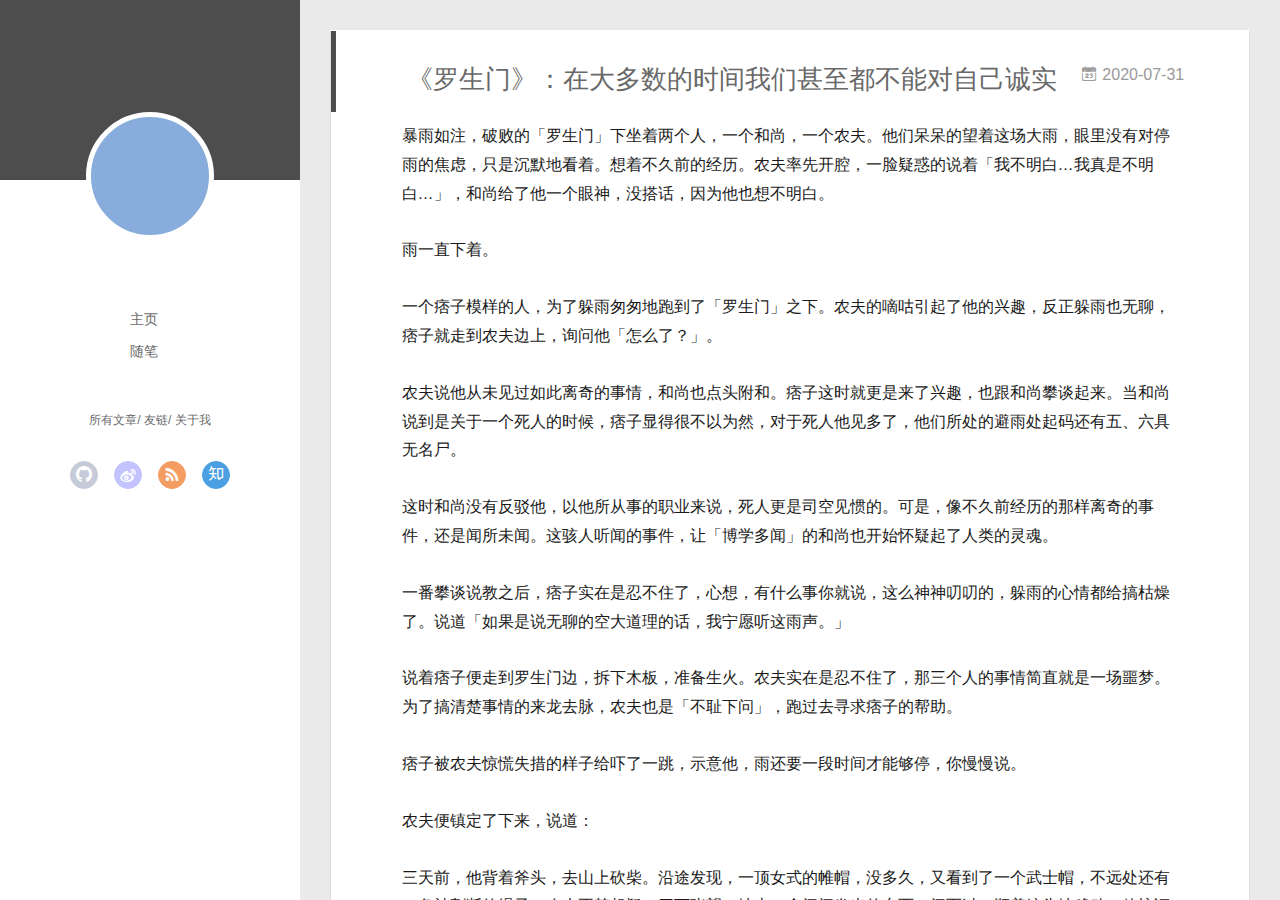
==== commit a448207d: "Site updated: 2020-07-31 10:27:25" ====
--- a/index.html
+++ b/index.html
@@ -151,6 +151,131 @@
           </div>
           <div id="js-content" class="content-ll">
             
+  
+    <article id="post-Untitled" class="article article-type-post  article-index" itemscope itemprop="blogPost">
+  <div class="article-inner">
+    
+      <header class="article-header">
+        
+  
+    <h1 itemprop="name">
+      <a class="article-title" href="/2020/07/31/Untitled/">《罗生门》：在大多数的时间我们甚至都不能对自己诚实</a>
+    </h1>
+  
+
+        
+        <a href="/2020/07/31/Untitled/" class="archive-article-date">
+  	<time datetime="2020-07-31T02:17:00.000Z" itemprop="datePublished"><i class="icon-calendar icon"></i>2020-07-31</time>
+</a>
+        
+      </header>
+    
+    <div class="article-entry" itemprop="articleBody">
+      
+        <p>暴雨如注，破败的「罗生门」下坐着两个人，一个和尚，一个农夫。他们呆呆的望着这场大雨，眼里没有对停雨的焦虑，只是沉默地看着。想着不久前的经历。农夫率先开腔，一脸疑惑的说着「我不明白…我真是不明白…」，和尚给了他一个眼神，没搭话，因为他也想不明白。</p>
+<p>雨一直下着。</p>
+<p>一个痞子模样的人，为了躲雨匆匆地跑到了「罗生门」之下。农夫的嘀咕引起了他的兴趣，反正躲雨也无聊，痞子就走到农夫边上，询问他「怎么了？」。</p>
+<p>农夫说他从未见过如此离奇的事情，和尚也点头附和。痞子这时就更是来了兴趣，也跟和尚攀谈起来。当和尚说到是关于一个死人的时候，痞子显得很不以为然，对于死人他见多了，他们所处的避雨处起码还有五、六具无名尸。</p>
+<p>这时和尚没有反驳他，以他所从事的职业来说，死人更是司空见惯的。可是，像不久前经历的那样离奇的事件，还是闻所未闻。这骇人听闻的事件，让「博学多闻」的和尚也开始怀疑起了人类的灵魂。</p>
+<p>一番攀谈说教之后，痞子实在是忍不住了，心想，有什么事你就说，这么神神叨叨的，躲雨的心情都给搞枯燥了。说道「如果是说无聊的空大道理的话，我宁愿听这雨声。」</p>
+<p>说着痞子便走到罗生门边，拆下木板，准备生火。农夫实在是忍不住了，那三个人的事情简直就是一场噩梦。为了搞清楚事情的来龙去脉，农夫也是「不耻下问」，跑过去寻求痞子的帮助。</p>
+<p>痞子被农夫惊慌失措的样子给吓了一跳，示意他，雨还要一段时间才能够停，你慢慢说。</p>
+<p>农夫便镇定了下来，说道：</p>
+<p>三天前，他背着斧头，去山上砍柴。沿途发现，一顶女式的帷帽，没多久，又看到了一个武士帽，不远处还有一条被割断的绳子，农夫不禁起疑，四下张望，地上一个闪闪发光的东西一闪而过，顺着镜头地移动，他惊讶地发现了一具尸体。</p>
+<p>作为第一个发现尸体的人，三天后的今天，被官府叫去作证，将以上的经历跟纠察使说了一遍。</p>
+<p>就在三天前下午，在从关山到山科的路上，和尚见过生前的死者，在三天后也被官府找来作证。那天女主坐在马上蒙着面纱，男人挎剑带弓牵着马，从男人面带笑容充满宠爱的眼神看来，两人定是夫妻没错了。只可惜，丈夫在几个时辰之后就断送了性命。和尚没忍住，又是一顿感叹，人生苦短如晨露。语气中，充满了慈悲。</p>
+<p>根据和尚提到的剑和弓，在事发的第二天，强盗多襄丸被官府捉拿。纠察署堂上，多襄丸承认自己杀了那个武士。</p>
+<p>三天前的下午，天气炎热，他在树下乘凉。这时，武士带着妻子朝他走来。看着带帷帽的女主，在看看女主旁边的武士，多襄丸抓了抓痒，一点没放在心上。这么热的又不知道女主的样貌，没必要跟武士过不去，还是睡觉比较香。</p>
+<p>就在武士夫妻要走过他面前的时候，突然，一阵凉风起，掀起了女主的面纱，撩起了多襄丸的欲望，他缓缓地坐了起来，看着女主远去的背影。强烈的占有欲让他很自然地起了杀意，当然，如果能够不战而屈人之兵那就更好了。毕竟是要女主，不是要杀男人。</p>
+<p>打定主意之后，多襄丸跟疯了一样，狂奔了起来。转眼就追上了武士夫妻，多襄丸看也不看武士一眼，眼睛一直盯着女主打圈。突然他拔出了剑，武士见势也拔出了剑，场面一度十分紧张，两虎相争必有一死。只见这时多襄丸神经质的哈哈大笑，将剑递给了武士，告诉他自己藏了很多这样的好剑，想要的话可以低价卖给他。武士看完剑之后，很是满意，就跟多襄丸走了。记挂着人家媳妇的多襄丸肯定不是单纯的卖剑而已，虽然武士有所提防，还是遭了暗算，被多襄丸捆了起来。</p>
+<p>达到不战而屈人之兵的目的之后，多襄丸偷偷地回到女主所在的地方，在高处偷窥着，原本可以就这样把事情做了的，可是看到女主的花容月貌，想起武士的抢占先机，多襄丸就心生怨气，决定在武士面前，羞辱他一番。</p>
+<p>于是乎，他便欺骗女主说武士病了，将她带到了武士的身边。女主一看到武士被绑住了，先是慌了，然后是疯了，拿着匕首就向多襄丸刺过去。</p>
+<p>见这女主外柔内刚，多襄丸越看越喜欢。经过一番肉搏之后，女主屈服了。屈服之后，她提出要么武士死，要么多襄丸死的诉求，因为如果世界上还有第三个人知道她跟过两个男人的事情，她也混不下去的，会生不如死。</p>
+<p>多襄丸接受了刚刚跟他温存的女主的请求，划断武士身上的绳子，与他大战了33个回合，最终手刃武士。一回头，女主也跑了。</p>
+<p>这便是强盗多襄丸的供词。</p>
+<p>据和尚的说法，衙役找到了躲在寺庙的女主。</p>
+<p>女主一出场就哭，一直在哭泣。她身后的农夫和和尚都看呆了。据她的说法。多襄丸把武士捆绑之后，就对她进行了非礼，之后多襄丸就跑了。</p>
+<p>女主跑向武士，趴在武士的身上一顿痛苦，泪流满面，而武士却用冰冷的眼神看着她。任凭女主说什么，武士都不说话。只是沉默着，冷冷地看着她。这眼神看得她绝望，呼喊着，要武士打她，骂她，甚至要求武士杀了她。</p>
+<p>她拿起落在地上的匕首，递向武士。女主因为哭得太厉害而晕了过去（据她说），醒来的时候，发现匕首插在了武士的胸口上。</p>
+<p>这便是女主的供词，故事到这里已经蛮有趣的，之后就更是劲爆。纠察署堂找来了巫师，召唤在冥间的武士。</p>
+<p>武士说，多襄丸在攻击了他的妻子之后，试图去安慰她。一开始女主只是低着头爱答不理的，一度十分的纠结。当多襄丸说攻击她是出于对她的爱之后，女主就慢慢地抬起了头，那时的她看起来前所未有的美丽。</p>
+<p>在无助地武士面前，女主不仅跟强盗走了，还要求强盗杀了武士。意料之外的是，多襄丸没有接受女主的请求，反而将女主踩在地上，对武士说，「你想让我怎么处置她？」。听了，多襄丸的话之后，武士一度原谅了多襄丸的罪过。</p>
+<p>在他们对话的时候，女主跑了。解开武士身上的绳子之后，多襄丸也走了。只留下武士一个人，他的眼神还是之前的冷，只不过这次的冷不是望向女主，而是看向自己。他拿起地上的匕首，刺进了自己的胸膛，完结了自己的耻辱。</p>
+<p>武士陷入了深深的黑暗之中，隐约地感觉到有个人把匕首从他的胸膛拔了出来。</p>
+<p>以上便是招魂回来的武士的供词。</p>
+<p>三个当事人的供词都说完了，痞子觉得整件事情更加的有趣了，当武士提到匕首之后，农夫开始乱了阵仗，痞子一眼就开出了端倪，便引诱农夫说出他所看到的一切。</p>
+<p>农夫，不得已承认了自己不仅仅是发现尸体，而是看到了整个事情的过程。</p>
+<p>据农夫说，多襄丸在攻击完女主之后，一直在哀求着女主跟他结婚，为了她，他愿意做任何的事情，可以不再做强盗，去找一个正经的工作。</p>
+<p>女主没有回答，只是跑向武士解开武士的绳索，但是并没有趴在武士身上寻求保护，而是趴在了两个男人之间，多襄丸马上就意会到了，要他们决斗出一人带走她。</p>
+<p>武士是个识时务者的俊杰，对于带有污点的女主，他断然拒绝，觉得没有并要为了这样的女主搭上自己的性命。并大声吼向女主，说她应经被两个男人搞过了，怎么不去死。然后，面向多襄丸，说到，我不想要这个不知羞耻的妓女，你可以带走她。</p>
+<p>女主夹在两个男人的中间，眼看就要被双方都抛弃了，便奋起反击。激烈的说到，女主爱的是充满热情的男人，男人只有靠他的剑才能够得到他的女主。这一番的激烈言语之后，两个男人的战意成功的被她煽动了起来。一番有趣的打斗之后，多襄丸一剑结果了武士的生命。</p>
+<p>以上便是农夫的「亲眼所见」。</p>
+<p>「罗生门」告诉我们的就是标题中那一句朋友们都很熟悉的话「在大多数的时间里我们甚至都不能对自己诚实」，道理是没有错的，这四个发言人，没有一个是老实都有着自己的算盘，多襄丸为了保自己的名声，在整个供词中将自己塑造成了一个「硬汉」。女主为了自己能够将整件事情的所带来的的伤害降到最低，不惜说了一个明摆着的谎言，「哭晕」。武士为了自己的尊严，反正都是死了，那就选自杀而死吧。</p>
+<p>我一开始被也是被「人人都在说谎」这样的立意吸引了，但是在看了数遍之后，我呢在此基础之上。还有一点点不一样的收获，说出来跟各位有缘看到这里的朋友们分享一下吧。</p>
+<p>「罗生门」中，每个人「看到的」都是自己「想看到的」，这一点显而易见。细心的朋友，可能会有跟我一样的发现，就是他们都是为了自己的利益在发言，但是他们的发言却在无意间出卖了他们。</p>
+<p>他们是说了他们想看到的，他们是捏造了过去的记忆，但是这个记忆中的场景，这个他们要捏造的画面，却有着他们自己深刻的烙印。也即是虽然他们有意造假，但是有些假不是想造就能造的。</p>
+<p>他们口中的你我他，都是他们自己。</p>
+<p>开头和尚的供词，说的是在山科路上，他遇到了武士夫妻，镜头里，夫妻两人有说有笑，显得很是恩爱。且不论，这个场景是真是假，和尚带着善意的眼光，看到的就多是善意。这个在结尾处，当农夫要孩子时，由于农夫之前已经默认了自己拿了匕首，和尚便对他产生了怀疑。在农夫说起自己的境遇之后，和尚对他的判断很明显的又回到了善意，最直接的证据就是天晴了。</p>
+<p>这一点就足以说明，我们看到的人，是怎样的很大程度上是取决于我们是怎样的人。</p>
+<p>接下来，我就根据多襄丸和农夫两人口中的打斗场面来说说，为什么我会认为，谎言有主体的目的性同时也能够看出主体的身份属性。</p>
+<p>第一个当事人，强盗多襄丸，由于他强盗的身份，所以，有些话，有些场景就显得很有匪气。在强要女主时，女主激烈反应，这个反应只有多襄丸的供词中才有，很明显，这是多襄丸个人的嗜好，对于女人，征服才是拥有。在与女主事后，女主要求他杀了武士，世上有第三个人知道她跟两个男人，是一件比死还要耻辱的事情。</p>
+<p>多襄丸是弛名全国的强盗，怎么可以杀死一个无法还手的武士。于是，就解绑武士，跟他进行了33个回合的激烈打斗，最后终于一剑将武士刺死。</p>
+<p>为什么说，说谎者是「说不过自己」的呢？</p>
+<p>我们来看看，对于打斗的场面，农夫是怎么说的。在农夫的眼中，两个武士的打架，就跟两个地痞流氓打架相差无几。细心的朋友，估计也会有同样的疑惑，为什么多襄丸的描述是这样的惊心动魄，而农夫的描述只是为了最后加上一个生硬的最后一剑。</p>
+<p>看到这就清楚了，为什么农夫要最后一定要说武士是被剑刺死的，因为匕首被他拿了。为什么打斗的画面显得这么的流氓，那是因为，农夫也就看过流氓打架，要他说出武士的打斗他是没有概念的。所以，说谎者是「说不过自己」的。</p>
+<p>以上。</p>
+
+      
+
+      
+    </div>
+    <div class="article-info article-info-index">
+      
+      
+      
+	<div class="article-category tagcloud">
+		<i class="icon-book icon"></i>
+		<ul class="article-tag-list">
+			 
+        		<li class="article-tag-list-item">
+        			<a href="/categories/影评//" class="article-tag-list-link color3">影评</a>
+        		</li>
+      		
+		</ul>
+	</div>
+
+
+      
+        <p class="article-more-link">
+          <a class="article-more-a" href="/2020/07/31/Untitled/">展开全文 >></a>
+        </p>
+      
+
+      
+      <div class="clearfix"></div>
+    </div>
+  </div>
+</article>
+
+<aside class="wrap-side-operation">
+    <div class="mod-side-operation">
+        
+        <div class="jump-container" id="js-jump-container" style="display:none;">
+            <a href="javascript:void(0)" class="mod-side-operation__jump-to-top">
+                <i class="icon-font icon-back"></i>
+            </a>
+            <div id="js-jump-plan-container" class="jump-plan-container" style="top: -11px;">
+                <i class="icon-font icon-plane jump-plane"></i>
+            </div>
+        </div>
+        
+        
+    </div>
+</aside>
+
+
+
+
   
     <article id="post-hello-world" class="article article-type-post  article-index" itemscope itemprop="blogPost">
   <div class="article-inner">
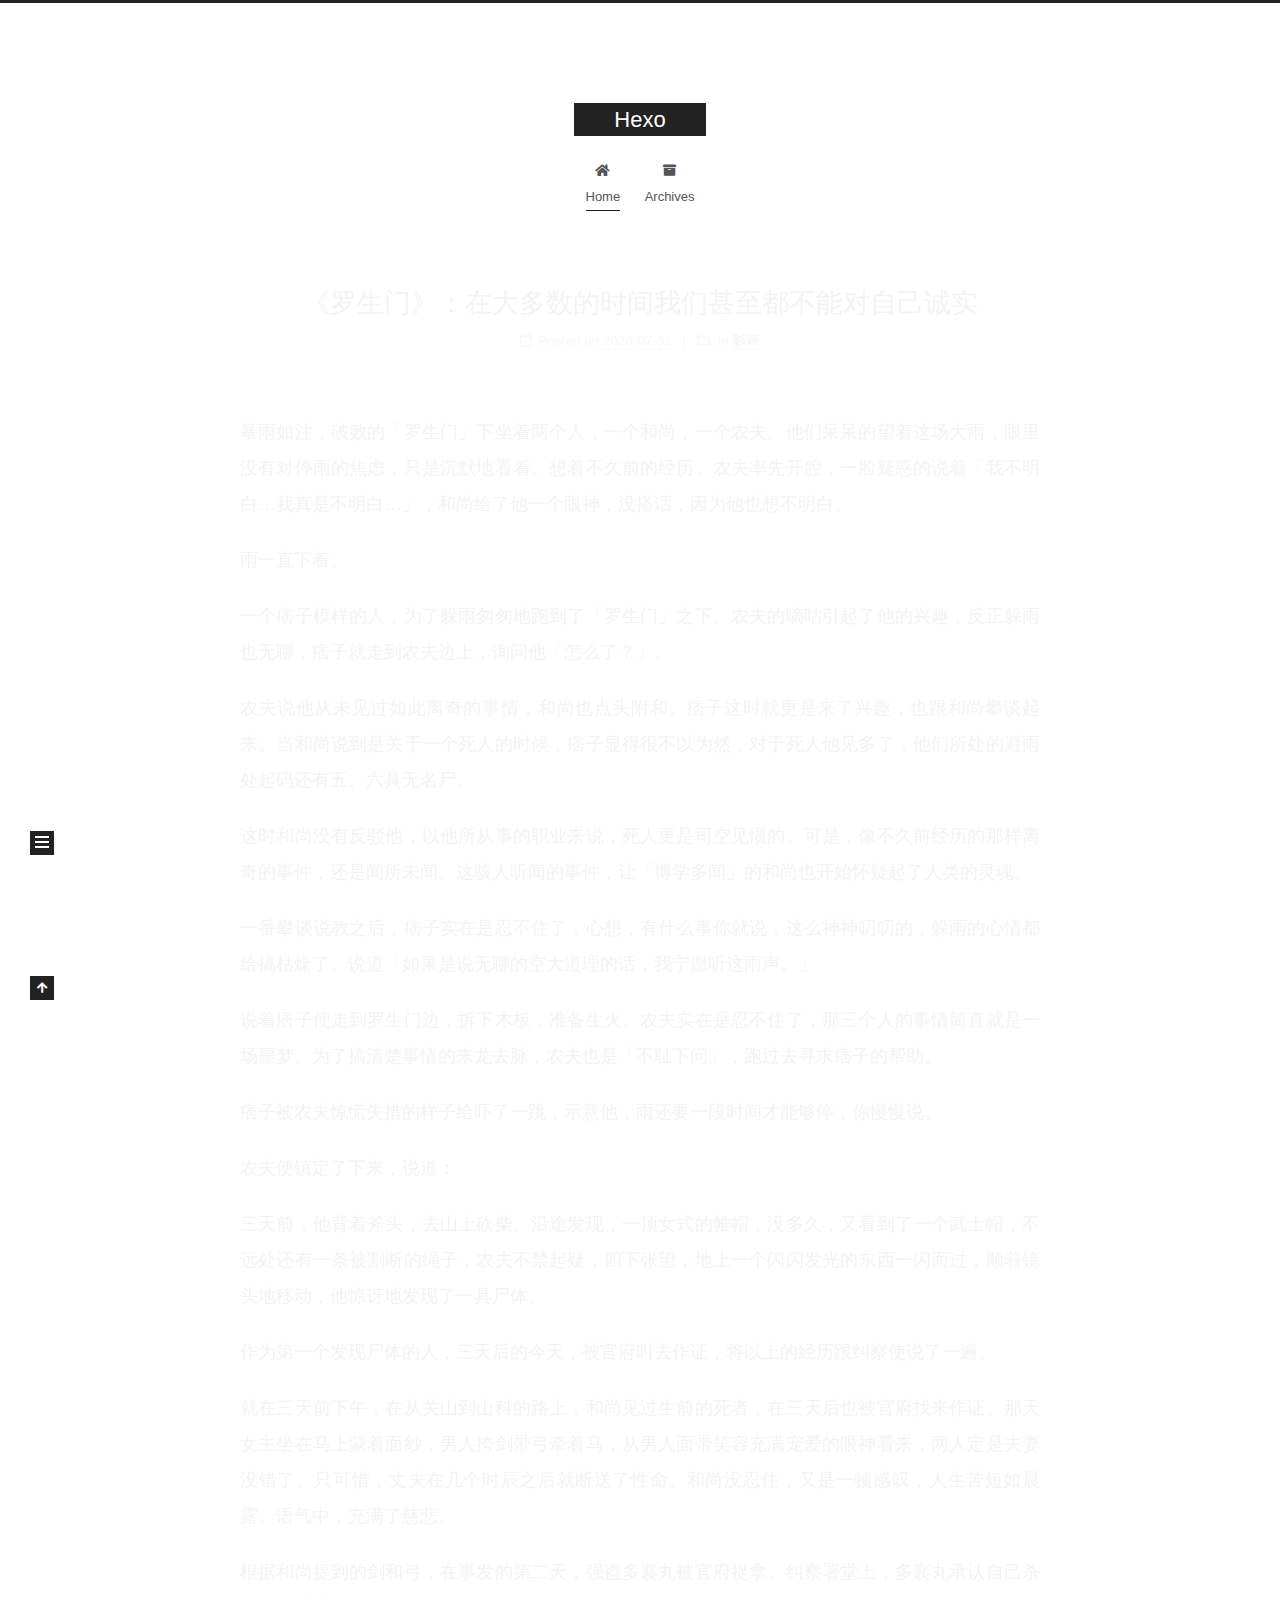
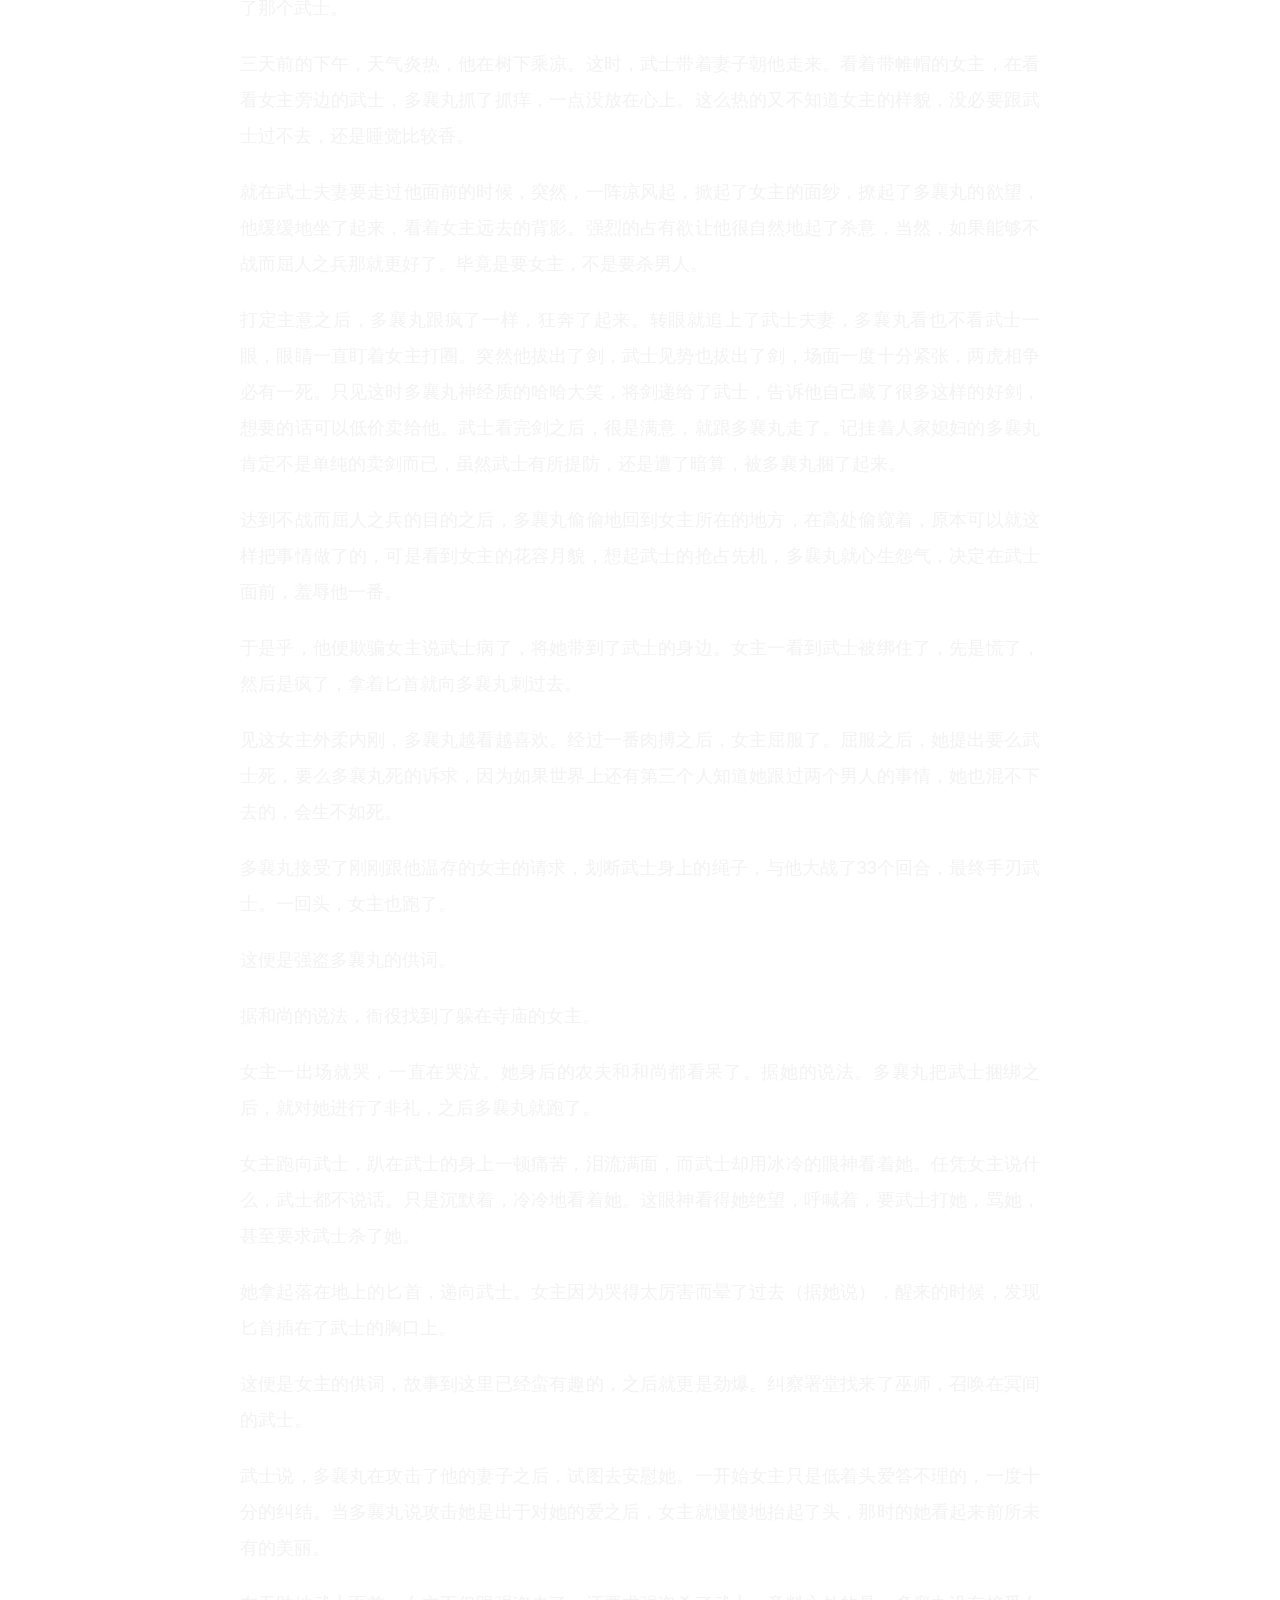
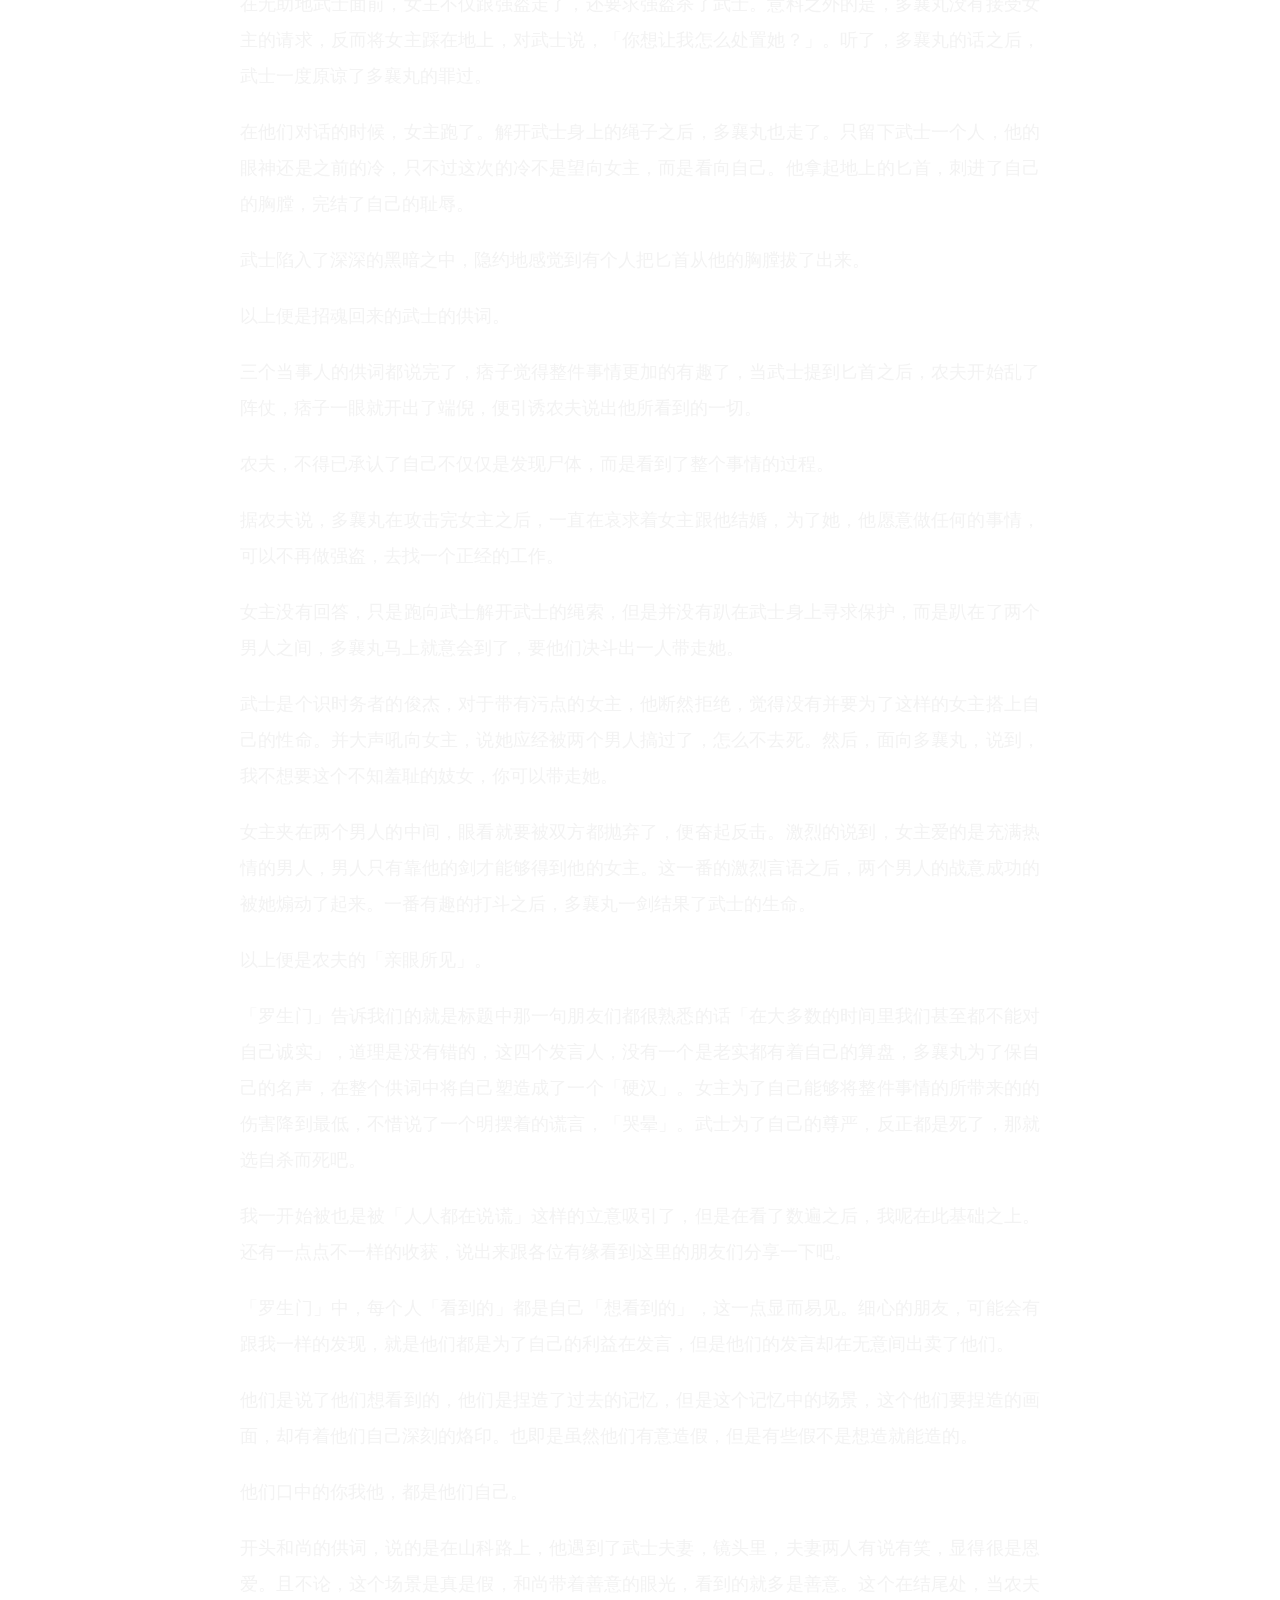
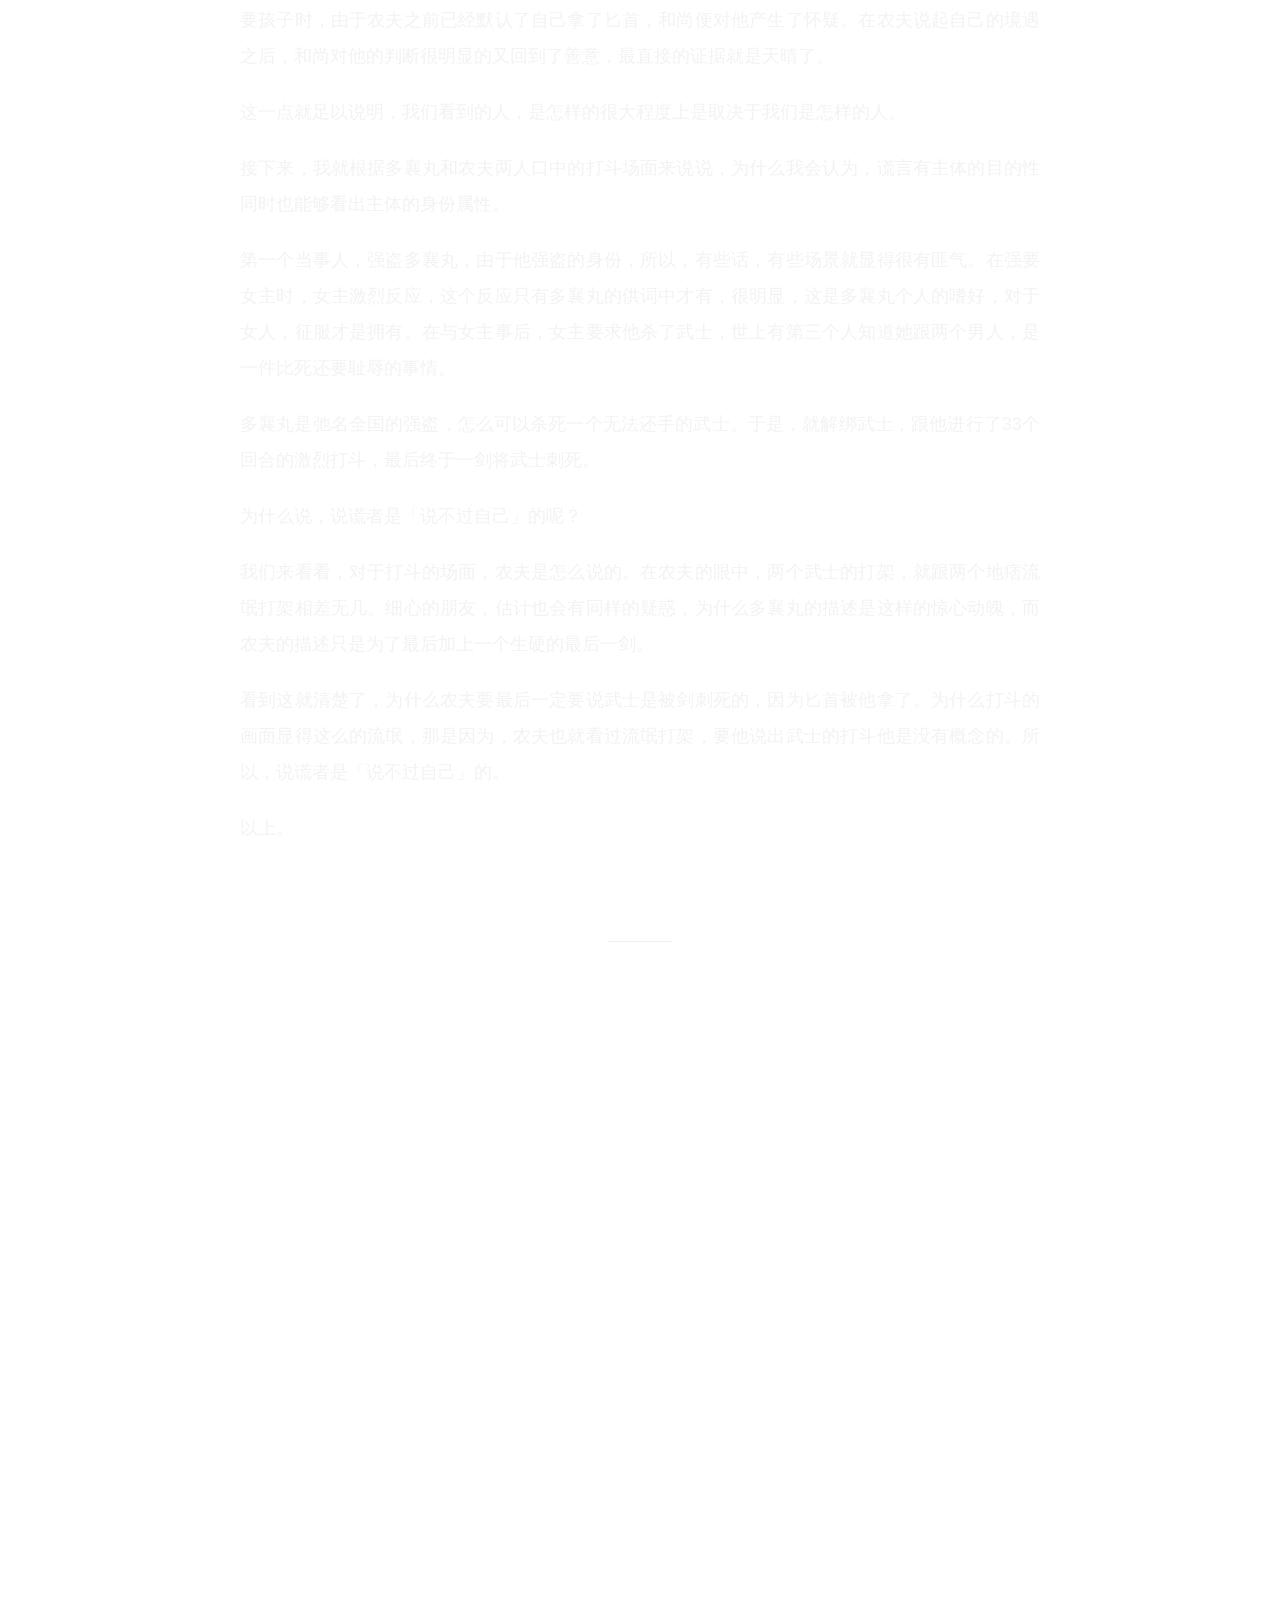
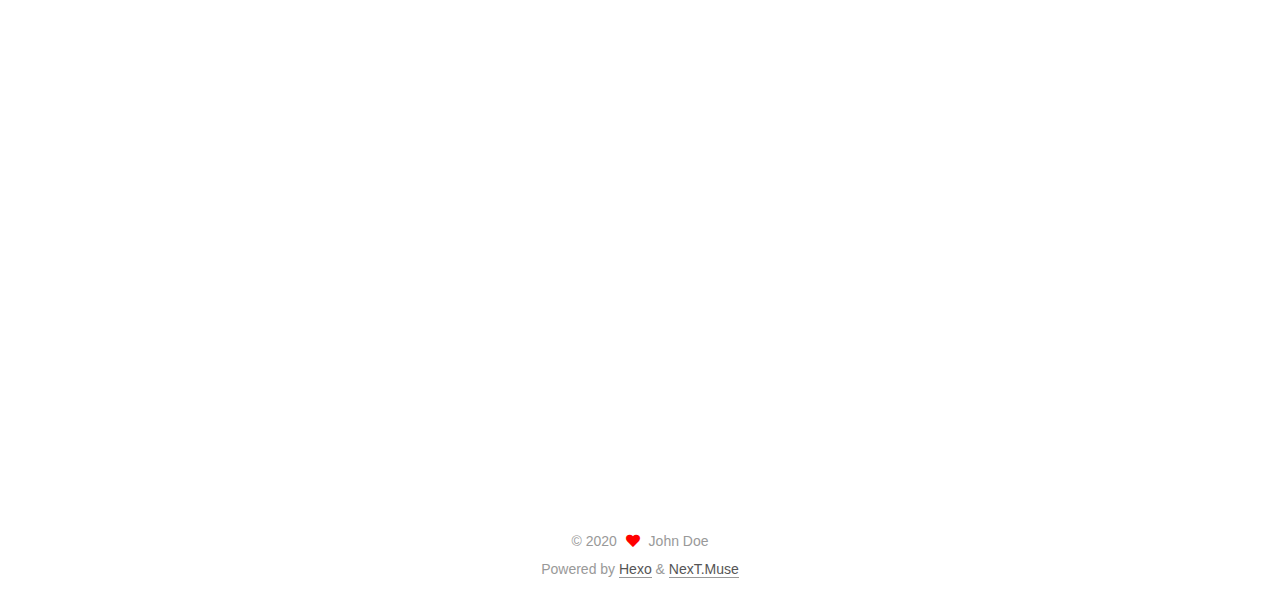
==== commit 0c384479: "Site updated: 2020-07-31 11:19:38" ====
--- a/index.html
+++ b/index.html
@@ -1,13 +1,25 @@
 <!DOCTYPE html>
-<html>
+<html lang="en">
 <head>
-  <meta charset="utf-8">
-  
-  <meta name="renderer" content="webkit">
-  <meta http-equiv="X-UA-Compatible" content="IE=edge" >
-  <link rel="dns-prefetch" href="http://yoursite.com">
-  <title>Hexo</title>
-  <meta name="viewport" content="width=device-width, initial-scale=1, maximum-scale=1">
+  <meta charset="UTF-8">
+<meta name="viewport" content="width=device-width, initial-scale=1, maximum-scale=2">
+<meta name="theme-color" content="#222">
+<meta name="generator" content="Hexo 5.0.0">
+  <link rel="apple-touch-icon" sizes="180x180" href="/images/apple-touch-icon-next.png">
+  <link rel="icon" type="image/png" sizes="32x32" href="/images/favicon-32x32-next.png">
+  <link rel="icon" type="image/png" sizes="16x16" href="/images/favicon-16x16-next.png">
+  <link rel="mask-icon" href="/images/logo.svg" color="#222">
+
+<link rel="stylesheet" href="/css/main.css">
+
+
+<link rel="stylesheet" href="/lib/font-awesome/css/all.min.css">
+
+<script id="hexo-configurations">
+    var NexT = window.NexT || {};
+    var CONFIG = {"hostname":"yoursite.com","root":"/","scheme":"Muse","version":"7.8.0","exturl":false,"sidebar":{"position":"left","display":"post","padding":18,"offset":12,"onmobile":false},"copycode":{"enable":false,"show_result":false,"style":null},"back2top":{"enable":true,"sidebar":false,"scrollpercent":false},"bookmark":{"enable":false,"color":"#222","save":"auto"},"fancybox":false,"mediumzoom":false,"lazyload":false,"pangu":false,"comments":{"style":"tabs","active":null,"storage":true,"lazyload":false,"nav":null},"algolia":{"hits":{"per_page":10},"labels":{"input_placeholder":"Search for Posts","hits_empty":"We didn't find any results for the search: ${query}","hits_stats":"${hits} results found in ${time} ms"}},"localsearch":{"enable":false,"trigger":"auto","top_n_per_article":1,"unescape":false,"preload":false},"motion":{"enable":true,"async":false,"transition":{"post_block":"fadeIn","post_header":"slideDownIn","post_body":"slideDownIn","coll_header":"slideLeftIn","sidebar":"slideUpIn"}}};
+  </script>
+
   <meta property="og:type" content="website">
 <meta property="og:title" content="Hexo">
 <meta property="og:url" content="http://yoursite.com/index.html">
@@ -15,164 +27,173 @@
 <meta property="og:locale" content="en_US">
 <meta property="article:author" content="John Doe">
 <meta name="twitter:card" content="summary">
-  
-    <link rel="alternative" href="/atom.xml" title="Hexo" type="application/atom+xml">
-  
-  
-    <link rel="icon" href="/favicon.png">
-  
-  <link rel="stylesheet" type="text/css" href="/./main.0cf68a.css">
-  <style type="text/css">
-  
-    #container.show {
-      background: linear-gradient(200deg,#a0cfe4,#e8c37e);
-    }
+
+<link rel="canonical" href="http://yoursite.com/">
+
+
+<script id="page-configurations">
+  // https://hexo.io/docs/variables.html
+  CONFIG.page = {
+    sidebar: "",
+    isHome : true,
+    isPost : false,
+    lang   : 'en'
+  };
+</script>
+
+  <title>Hexo</title>
+  
+
+
+
+
+
+
+  <noscript>
+  <style>
+  .use-motion .brand,
+  .use-motion .menu-item,
+  .sidebar-inner,
+  .use-motion .post-block,
+  .use-motion .pagination,
+  .use-motion .comments,
+  .use-motion .post-header,
+  .use-motion .post-body,
+  .use-motion .collection-header { opacity: initial; }
+
+  .use-motion .site-title,
+  .use-motion .site-subtitle {
+    opacity: initial;
+    top: initial;
+  }
+
+  .use-motion .logo-line-before i { left: initial; }
+  .use-motion .logo-line-after i { right: initial; }
   </style>
-  
-
-  
-
-<meta name="generator" content="Hexo 5.0.0"></head>
-
-<body>
-  <div id="container" q-class="show:isCtnShow">
-    <canvas id="anm-canvas" class="anm-canvas"></canvas>
-    <div class="left-col" q-class="show:isShow">
-      
-<div class="overlay" style="background: #4d4d4d"></div>
-<div class="intrude-less">
-	<header id="header" class="inner">
-		<a href="/" class="profilepic">
-			<img src="" class="js-avatar">
-		</a>
-		<hgroup>
-		  <h1 class="header-author"><a href="/"></a></h1>
-		</hgroup>
-		
-
-		<nav class="header-menu">
-			<ul>
-			
-				<li><a href="/">主页</a></li>
-	        
-				<li><a href="/tags/%E9%9A%8F%E7%AC%94/">随笔</a></li>
-	        
-			</ul>
-		</nav>
-		<nav class="header-smart-menu">
-    		
-    			
-    			<a q-on="click: openSlider(e, 'innerArchive')" href="javascript:void(0)">所有文章</a>
-    			
+</noscript>
+
+</head>
+
+<body itemscope itemtype="http://schema.org/WebPage">
+  <div class="container use-motion">
+    <div class="headband"></div>
+
+    <header class="header" itemscope itemtype="http://schema.org/WPHeader">
+      <div class="header-inner"><div class="site-brand-container">
+  <div class="site-nav-toggle">
+    <div class="toggle" aria-label="Toggle navigation bar">
+      <span class="toggle-line toggle-line-first"></span>
+      <span class="toggle-line toggle-line-middle"></span>
+      <span class="toggle-line toggle-line-last"></span>
+    </div>
+  </div>
+
+  <div class="site-meta">
+
+    <a href="/" class="brand" rel="start">
+      <span class="logo-line-before"><i></i></span>
+      <h1 class="site-title">Hexo</h1>
+      <span class="logo-line-after"><i></i></span>
+    </a>
+  </div>
+
+  <div class="site-nav-right">
+    <div class="toggle popup-trigger">
+    </div>
+  </div>
+</div>
+
+
+
+
+<nav class="site-nav">
+  <ul id="menu" class="main-menu menu">
+        <li class="menu-item menu-item-home">
+
+    <a href="/" rel="section"><i class="fa fa-home fa-fw"></i>Home</a>
+
+  </li>
+        <li class="menu-item menu-item-archives">
+
+    <a href="/archives/" rel="section"><i class="fa fa-archive fa-fw"></i>Archives</a>
+
+  </li>
+  </ul>
+</nav>
+
+
+
+
+</div>
+    </header>
+
+    
+  <div class="back-to-top">
+    <i class="fa fa-arrow-up"></i>
+    <span>0%</span>
+  </div>
+
+
+    <main class="main">
+      <div class="main-inner">
+        <div class="content-wrap">
+          
+
+          <div class="content index posts-expand">
             
-    			
-    			<a q-on="click: openSlider(e, 'friends')" href="javascript:void(0)">友链</a>
-    			
-            
-    			
-    			<a q-on="click: openSlider(e, 'aboutme')" href="javascript:void(0)">关于我</a>
-    			
-            
-		</nav>
-		<nav class="header-nav">
-			<div class="social">
-				
-					<a class="github" target="_blank" href="#" title="github"><i class="icon-github"></i></a>
-		        
-					<a class="weibo" target="_blank" href="#" title="weibo"><i class="icon-weibo"></i></a>
-		        
-					<a class="rss" target="_blank" href="#" title="rss"><i class="icon-rss"></i></a>
-		        
-					<a class="zhihu" target="_blank" href="#" title="zhihu"><i class="icon-zhihu"></i></a>
-		        
-			</div>
-		</nav>
-	</header>		
-</div>
-
-    </div>
-    <div class="mid-col" q-class="show:isShow,hide:isShow|isFalse">
-      
-<nav id="mobile-nav">
-  	<div class="overlay js-overlay" style="background: #4d4d4d"></div>
-	<div class="btnctn js-mobile-btnctn">
-  		<div class="slider-trigger list" q-on="click: openSlider(e)"><i class="icon icon-sort"></i></div>
-	</div>
-	<div class="intrude-less">
-		<header id="header" class="inner">
-			<div class="profilepic">
-				<img src="" class="js-avatar">
-			</div>
-			<hgroup>
-			  <h1 class="header-author js-header-author"></h1>
-			</hgroup>
-			
-			
-			
-				
-			
-				
-			
-			
-			
-			<nav class="header-nav">
-				<div class="social">
-					
-						<a class="github" target="_blank" href="#" title="github"><i class="icon-github"></i></a>
-			        
-						<a class="weibo" target="_blank" href="#" title="weibo"><i class="icon-weibo"></i></a>
-			        
-						<a class="rss" target="_blank" href="#" title="rss"><i class="icon-rss"></i></a>
-			        
-						<a class="zhihu" target="_blank" href="#" title="zhihu"><i class="icon-zhihu"></i></a>
-			        
-				</div>
-			</nav>
-
-			<nav class="header-menu js-header-menu">
-				<ul style="width: 50%">
-				
-				
-					<li style="width: 50%"><a href="/">主页</a></li>
-		        
-					<li style="width: 50%"><a href="/tags/%E9%9A%8F%E7%AC%94/">随笔</a></li>
-		        
-				</ul>
-			</nav>
-		</header>				
-	</div>
-	<div class="mobile-mask" style="display:none" q-show="isShow"></div>
-</nav>
-
-      <div id="wrapper" class="body-wrap">
-        <div class="menu-l">
-          <div class="canvas-wrap">
-            <canvas data-colors="#eaeaea" data-sectionHeight="100" data-contentId="js-content" id="myCanvas1" class="anm-canvas"></canvas>
-          </div>
-          <div id="js-content" class="content-ll">
-            
-  
-    <article id="post-Untitled" class="article article-type-post  article-index" itemscope itemprop="blogPost">
-  <div class="article-inner">
-    
-      <header class="article-header">
-        
-  
-    <h1 itemprop="name">
-      <a class="article-title" href="/2020/07/31/Untitled/">《罗生门》：在大多数的时间我们甚至都不能对自己诚实</a>
-    </h1>
-  
-
-        
-        <a href="/2020/07/31/Untitled/" class="archive-article-date">
-  	<time datetime="2020-07-31T02:17:00.000Z" itemprop="datePublished"><i class="icon-calendar icon"></i>2020-07-31</time>
-</a>
-        
+      
+  
+  
+  <article itemscope itemtype="http://schema.org/Article" class="post-block" lang="en">
+    <link itemprop="mainEntityOfPage" href="http://yoursite.com/2020/07/31/Untitled/">
+
+    <span hidden itemprop="author" itemscope itemtype="http://schema.org/Person">
+      <meta itemprop="image" content="/images/avatar.gif">
+      <meta itemprop="name" content="John Doe">
+      <meta itemprop="description" content="">
+    </span>
+
+    <span hidden itemprop="publisher" itemscope itemtype="http://schema.org/Organization">
+      <meta itemprop="name" content="Hexo">
+    </span>
+      <header class="post-header">
+        <h2 class="post-title" itemprop="name headline">
+          
+            <a href="/2020/07/31/Untitled/" class="post-title-link" itemprop="url">《罗生门》：在大多数的时间我们甚至都不能对自己诚实</a>
+        </h2>
+
+        <div class="post-meta">
+            <span class="post-meta-item">
+              <span class="post-meta-item-icon">
+                <i class="far fa-calendar"></i>
+              </span>
+              <span class="post-meta-item-text">Posted on</span>
+              
+
+              <time title="Created: 2020-07-31 10:17:00 / Modified: 10:19:30" itemprop="dateCreated datePublished" datetime="2020-07-31T10:17:00+08:00">2020-07-31</time>
+            </span>
+            <span class="post-meta-item">
+              <span class="post-meta-item-icon">
+                <i class="far fa-folder"></i>
+              </span>
+              <span class="post-meta-item-text">In</span>
+                <span itemprop="about" itemscope itemtype="http://schema.org/Thing">
+                  <a href="/categories/%E5%BD%B1%E8%AF%84/" itemprop="url" rel="index"><span itemprop="name">影评</span></a>
+                </span>
+            </span>
+
+          
+
+        </div>
       </header>
-    
-    <div class="article-entry" itemprop="articleBody">
-      
-        <p>暴雨如注，破败的「罗生门」下坐着两个人，一个和尚，一个农夫。他们呆呆的望着这场大雨，眼里没有对停雨的焦虑，只是沉默地看着。想着不久前的经历。农夫率先开腔，一脸疑惑的说着「我不明白…我真是不明白…」，和尚给了他一个眼神，没搭话，因为他也想不明白。</p>
+
+    
+    
+    
+    <div class="post-body" itemprop="articleBody">
+
+      
+          <p>暴雨如注，破败的「罗生门」下坐着两个人，一个和尚，一个农夫。他们呆呆的望着这场大雨，眼里没有对停雨的焦虑，只是沉默地看着。想着不久前的经历。农夫率先开腔，一脸疑惑的说着「我不明白…我真是不明白…」，和尚给了他一个眼神，没搭话，因为他也想不明白。</p>
 <p>雨一直下着。</p>
 <p>一个痞子模样的人，为了躲雨匆匆地跑到了「罗生门」之下。农夫的嘀咕引起了他的兴趣，反正躲雨也无聊，痞子就走到农夫边上，询问他「怎么了？」。</p>
 <p>农夫说他从未见过如此离奇的事情，和尚也点头附和。痞子这时就更是来了兴趣，也跟和尚攀谈起来。当和尚说到是关于一个死人的时候，痞子显得很不以为然，对于死人他见多了，他们所处的避雨处起码还有五、六具无名尸。</p>
@@ -226,78 +247,63 @@
 <p>以上。</p>
 
       
-
-      
     </div>
-    <div class="article-info article-info-index">
-      
-      
-      
-	<div class="article-category tagcloud">
-		<i class="icon-book icon"></i>
-		<ul class="article-tag-list">
-			 
-        		<li class="article-tag-list-item">
-        			<a href="/categories/影评//" class="article-tag-list-link color3">影评</a>
-        		</li>
-      		
-		</ul>
-	</div>
-
-
-      
-        <p class="article-more-link">
-          <a class="article-more-a" href="/2020/07/31/Untitled/">展开全文 >></a>
-        </p>
-      
-
-      
-      <div class="clearfix"></div>
-    </div>
-  </div>
-</article>
-
-<aside class="wrap-side-operation">
-    <div class="mod-side-operation">
-        
-        <div class="jump-container" id="js-jump-container" style="display:none;">
-            <a href="javascript:void(0)" class="mod-side-operation__jump-to-top">
-                <i class="icon-font icon-back"></i>
-            </a>
-            <div id="js-jump-plan-container" class="jump-plan-container" style="top: -11px;">
-                <i class="icon-font icon-plane jump-plane"></i>
-            </div>
+
+    
+    
+    
+      <footer class="post-footer">
+        <div class="post-eof"></div>
+      </footer>
+  </article>
+  
+  
+  
+
+      
+  
+  
+  <article itemscope itemtype="http://schema.org/Article" class="post-block" lang="en">
+    <link itemprop="mainEntityOfPage" href="http://yoursite.com/2020/07/29/hello-world/">
+
+    <span hidden itemprop="author" itemscope itemtype="http://schema.org/Person">
+      <meta itemprop="image" content="/images/avatar.gif">
+      <meta itemprop="name" content="John Doe">
+      <meta itemprop="description" content="">
+    </span>
+
+    <span hidden itemprop="publisher" itemscope itemtype="http://schema.org/Organization">
+      <meta itemprop="name" content="Hexo">
+    </span>
+      <header class="post-header">
+        <h2 class="post-title" itemprop="name headline">
+          
+            <a href="/2020/07/29/hello-world/" class="post-title-link" itemprop="url">你好，世界！</a>
+        </h2>
+
+        <div class="post-meta">
+            <span class="post-meta-item">
+              <span class="post-meta-item-icon">
+                <i class="far fa-calendar"></i>
+              </span>
+              <span class="post-meta-item-text">Posted on</span>
+              
+
+              <time title="Created: 2020-07-29 22:01:24 / Modified: 22:21:50" itemprop="dateCreated datePublished" datetime="2020-07-29T22:01:24+08:00">2020-07-29</time>
+            </span>
+
+          
+
         </div>
-        
-        
-    </div>
-</aside>
-
-
-
-
-  
-    <article id="post-hello-world" class="article article-type-post  article-index" itemscope itemprop="blogPost">
-  <div class="article-inner">
-    
-      <header class="article-header">
-        
-  
-    <h1 itemprop="name">
-      <a class="article-title" href="/2020/07/29/hello-world/">你好，世界！</a>
-    </h1>
-  
-
-        
-        <a href="/2020/07/29/hello-world/" class="archive-article-date">
-  	<time datetime="2020-07-29T14:01:24.849Z" itemprop="datePublished"><i class="icon-calendar icon"></i>2020-07-29</time>
-</a>
-        
       </header>
-    
-    <div class="article-entry" itemprop="articleBody">
-      
-        <p>Welcome to <a target="_blank" rel="noopener" href="https://hexo.io/">Hexo</a>! This is your very first post. Check <a target="_blank" rel="noopener" href="https://hexo.io/docs/">documentation</a> for more info. If you get any problems when using Hexo, you can find the answer in <a target="_blank" rel="noopener" href="https://hexo.io/docs/troubleshooting.html">troubleshooting</a> or you can ask me on <a target="_blank" rel="noopener" href="https://github.com/hexojs/hexo/issues">GitHub</a>.</p>
+
+    
+    
+    
+    <div class="post-body" itemprop="articleBody">
+
+      
+          <p>Welcome to <a target="_blank" rel="noopener" href="https://hexo.io/">Hexo</a>! This is your very first post. Check <a target="_blank" rel="noopener" href="https://hexo.io/docs/">documentation</a> for more info. If you get any problems when using Hexo, you can find the answer in <a target="_blank" rel="noopener" href="https://hexo.io/docs/troubleshooting.html">troubleshooting</a> or you can ask me on <a target="_blank" rel="noopener" href="https://github.com/hexojs/hexo/issues">GitHub</a>.</p>
 <h2 id="Quick-Start"><a href="#Quick-Start" class="headerlink" title="Quick Start"></a>Quick Start</h2><h3 id="Create-a-new-post"><a href="#Create-a-new-post" class="headerlink" title="Create a new post"></a>Create a new post</h3><figure class="highlight bash"><table><tr><td class="gutter"><pre><span class="line">1</span><br></pre></td><td class="code"><pre><span class="line">$ hexo new <span class="string">&quot;My New Post&quot;</span></span><br></pre></td></tr></table></figure>
 
 <p>More info: <a target="_blank" rel="noopener" href="https://hexo.io/docs/writing.html">Writing</a></p>
@@ -312,292 +318,176 @@
 <p>More info: <a target="_blank" rel="noopener" href="https://hexo.io/docs/one-command-deployment.html">Deployment</a></p>
 
       
-
-      
     </div>
-    <div class="article-info article-info-index">
-      
-      
-      
-
-      
-        <p class="article-more-link">
-          <a class="article-more-a" href="/2020/07/29/hello-world/">展开全文 >></a>
-        </p>
-      
-
-      
-      <div class="clearfix"></div>
+
+    
+    
+    
+      <footer class="post-footer">
+        <div class="post-eof"></div>
+      </footer>
+  </article>
+  
+  
+  
+
+
+  
+
+
+
+          </div>
+          
+
+<script>
+  window.addEventListener('tabs:register', () => {
+    let { activeClass } = CONFIG.comments;
+    if (CONFIG.comments.storage) {
+      activeClass = localStorage.getItem('comments_active') || activeClass;
+    }
+    if (activeClass) {
+      let activeTab = document.querySelector(`a[href="#comment-${activeClass}"]`);
+      if (activeTab) {
+        activeTab.click();
+      }
+    }
+  });
+  if (CONFIG.comments.storage) {
+    window.addEventListener('tabs:click', event => {
+      if (!event.target.matches('.tabs-comment .tab-content .tab-pane')) return;
+      let commentClass = event.target.classList[1];
+      localStorage.setItem('comments_active', commentClass);
+    });
+  }
+</script>
+
+        </div>
+          
+  
+  <div class="toggle sidebar-toggle">
+    <span class="toggle-line toggle-line-first"></span>
+    <span class="toggle-line toggle-line-middle"></span>
+    <span class="toggle-line toggle-line-last"></span>
+  </div>
+
+  <aside class="sidebar">
+    <div class="sidebar-inner">
+
+      <ul class="sidebar-nav motion-element">
+        <li class="sidebar-nav-toc">
+          Table of Contents
+        </li>
+        <li class="sidebar-nav-overview">
+          Overview
+        </li>
+      </ul>
+
+      <!--noindex-->
+      <div class="post-toc-wrap sidebar-panel">
+      </div>
+      <!--/noindex-->
+
+      <div class="site-overview-wrap sidebar-panel">
+        <div class="site-author motion-element" itemprop="author" itemscope itemtype="http://schema.org/Person">
+  <p class="site-author-name" itemprop="name">John Doe</p>
+  <div class="site-description" itemprop="description"></div>
+</div>
+<div class="site-state-wrap motion-element">
+  <nav class="site-state">
+      <div class="site-state-item site-state-posts">
+          <a href="/archives/">
+        
+          <span class="site-state-item-count">2</span>
+          <span class="site-state-item-name">posts</span>
+        </a>
+      </div>
+      <div class="site-state-item site-state-categories">
+        <span class="site-state-item-count">1</span>
+        <span class="site-state-item-name">categories</span>
+      </div>
+  </nav>
+</div>
+
+
+
+      </div>
+
     </div>
-  </div>
-</article>
-
-<aside class="wrap-side-operation">
-    <div class="mod-side-operation">
+  </aside>
+  <div id="sidebar-dimmer"></div>
+
+
+      </div>
+    </main>
+
+    <footer class="footer">
+      <div class="footer-inner">
         
-        <div class="jump-container" id="js-jump-container" style="display:none;">
-            <a href="javascript:void(0)" class="mod-side-operation__jump-to-top">
-                <i class="icon-font icon-back"></i>
-            </a>
-            <div id="js-jump-plan-container" class="jump-plan-container" style="top: -11px;">
-                <i class="icon-font icon-plane jump-plane"></i>
-            </div>
-        </div>
+
         
+
+<div class="copyright">
+  
+  &copy; 
+  <span itemprop="copyrightYear">2020</span>
+  <span class="with-love">
+    <i class="fa fa-heart"></i>
+  </span>
+  <span class="author" itemprop="copyrightHolder">John Doe</span>
+</div>
+  <div class="powered-by">Powered by <a href="https://hexo.io/" class="theme-link" rel="noopener" target="_blank">Hexo</a> & <a href="https://muse.theme-next.org/" class="theme-link" rel="noopener" target="_blank">NexT.Muse</a>
+  </div>
+
         
-    </div>
-</aside>
-
-
-
-
-  
-  
-
-
-          </div>
-        </div>
-      </div>
-      <footer id="footer">
-  <div class="outer">
-    <div id="footer-info">
-    	<div class="footer-left">
-    		&copy; 2020 John Doe
-    	</div>
-      	<div class="footer-right">
-      		<a href="http://hexo.io/" target="_blank">Hexo</a>  Theme <a href="https://github.com/litten/hexo-theme-yilia" target="_blank">Yilia</a> by Litten
-      	</div>
-    </div>
-  </div>
-</footer>
-    </div>
-    <script>
-	var yiliaConfig = {
-		mathjax: false,
-		isHome: true,
-		isPost: false,
-		isArchive: false,
-		isTag: false,
-		isCategory: false,
-		open_in_new: false,
-		toc_hide_index: true,
-		root: "/",
-		innerArchive: true,
-		showTags: false
-	}
-</script>
-
-<script>!function(t){function n(e){if(r[e])return r[e].exports;var i=r[e]={exports:{},id:e,loaded:!1};return t[e].call(i.exports,i,i.exports,n),i.loaded=!0,i.exports}var r={};n.m=t,n.c=r,n.p="./",n(0)}([function(t,n,r){r(195),t.exports=r(191)},function(t,n,r){var e=r(3),i=r(52),o=r(27),u=r(28),c=r(53),f="prototype",a=function(t,n,r){var s,l,h,v,p=t&a.F,d=t&a.G,y=t&a.S,g=t&a.P,b=t&a.B,m=d?e:y?e[n]||(e[n]={}):(e[n]||{})[f],x=d?i:i[n]||(i[n]={}),w=x[f]||(x[f]={});d&&(r=n);for(s in r)l=!p&&m&&void 0!==m[s],h=(l?m:r)[s],v=b&&l?c(h,e):g&&"function"==typeof h?c(Function.call,h):h,m&&u(m,s,h,t&a.U),x[s]!=h&&o(x,s,v),g&&w[s]!=h&&(w[s]=h)};e.core=i,a.F=1,a.G=2,a.S=4,a.P=8,a.B=16,a.W=32,a.U=64,a.R=128,t.exports=a},function(t,n,r){var e=r(6);t.exports=function(t){if(!e(t))throw TypeError(t+" is not an object!");return t}},function(t,n){var r=t.exports="undefined"!=typeof window&&window.Math==Math?window:"undefined"!=typeof self&&self.Math==Math?self:Function("return this")();"number"==typeof __g&&(__g=r)},function(t,n){t.exports=function(t){try{return!!t()}catch(t){return!0}}},function(t,n){var r=t.exports="undefined"!=typeof window&&window.Math==Math?window:"undefined"!=typeof self&&self.Math==Math?self:Function("return this")();"number"==typeof __g&&(__g=r)},function(t,n){t.exports=function(t){return"object"==typeof t?null!==t:"function"==typeof t}},function(t,n,r){var e=r(126)("wks"),i=r(76),o=r(3).Symbol,u="function"==typeof o;(t.exports=function(t){return e[t]||(e[t]=u&&o[t]||(u?o:i)("Symbol."+t))}).store=e},function(t,n){var r={}.hasOwnProperty;t.exports=function(t,n){return r.call(t,n)}},function(t,n,r){var e=r(94),i=r(33);t.exports=function(t){return e(i(t))}},function(t,n,r){t.exports=!r(4)(function(){return 7!=Object.defineProperty({},"a",{get:function(){return 7}}).a})},function(t,n,r){var e=r(2),i=r(167),o=r(50),u=Object.defineProperty;n.f=r(10)?Object.defineProperty:function(t,n,r){if(e(t),n=o(n,!0),e(r),i)try{return u(t,n,r)}catch(t){}if("get"in r||"set"in r)throw TypeError("Accessors not supported!");return"value"in r&&(t[n]=r.value),t}},function(t,n,r){t.exports=!r(18)(function(){return 7!=Object.defineProperty({},"a",{get:function(){return 7}}).a})},function(t,n,r){var e=r(14),i=r(22);t.exports=r(12)?function(t,n,r){return e.f(t,n,i(1,r))}:function(t,n,r){return t[n]=r,t}},function(t,n,r){var e=r(20),i=r(58),o=r(42),u=Object.defineProperty;n.f=r(12)?Object.defineProperty:function(t,n,r){if(e(t),n=o(n,!0),e(r),i)try{return u(t,n,r)}catch(t){}if("get"in r||"set"in r)throw TypeError("Accessors not supported!");return"value"in r&&(t[n]=r.value),t}},function(t,n,r){var e=r(40)("wks"),i=r(23),o=r(5).Symbol,u="function"==typeof o;(t.exports=function(t){return e[t]||(e[t]=u&&o[t]||(u?o:i)("Symbol."+t))}).store=e},function(t,n,r){var e=r(67),i=Math.min;t.exports=function(t){return t>0?i(e(t),9007199254740991):0}},function(t,n,r){var e=r(46);t.exports=function(t){return Object(e(t))}},function(t,n){t.exports=function(t){try{return!!t()}catch(t){return!0}}},function(t,n,r){var e=r(63),i=r(34);t.exports=Object.keys||function(t){return e(t,i)}},function(t,n,r){var e=r(21);t.exports=function(t){if(!e(t))throw TypeError(t+" is not an object!");return t}},function(t,n){t.exports=function(t){return"object"==typeof t?null!==t:"function"==typeof t}},function(t,n){t.exports=function(t,n){return{enumerable:!(1&t),configurable:!(2&t),writable:!(4&t),value:n}}},function(t,n){var r=0,e=Math.random();t.exports=function(t){return"Symbol(".concat(void 0===t?"":t,")_",(++r+e).toString(36))}},function(t,n){var r={}.hasOwnProperty;t.exports=function(t,n){return r.call(t,n)}},function(t,n){var r=t.exports={version:"2.4.0"};"number"==typeof __e&&(__e=r)},function(t,n){t.exports=function(t){if("function"!=typeof t)throw TypeError(t+" is not a function!");return t}},function(t,n,r){var e=r(11),i=r(66);t.exports=r(10)?function(t,n,r){return e.f(t,n,i(1,r))}:function(t,n,r){return t[n]=r,t}},function(t,n,r){var e=r(3),i=r(27),o=r(24),u=r(76)("src"),c="toString",f=Function[c],a=(""+f).split(c);r(52).inspectSource=function(t){return f.call(t)},(t.exports=function(t,n,r,c){var f="function"==typeof r;f&&(o(r,"name")||i(r,"name",n)),t[n]!==r&&(f&&(o(r,u)||i(r,u,t[n]?""+t[n]:a.join(String(n)))),t===e?t[n]=r:c?t[n]?t[n]=r:i(t,n,r):(delete t[n],i(t,n,r)))})(Function.prototype,c,function(){return"function"==typeof this&&this[u]||f.call(this)})},function(t,n,r){var e=r(1),i=r(4),o=r(46),u=function(t,n,r,e){var i=String(o(t)),u="<"+n;return""!==r&&(u+=" "+r+'="'+String(e).replace(/"/g,"&quot;")+'"'),u+">"+i+"</"+n+">"};t.exports=function(t,n){var r={};r[t]=n(u),e(e.P+e.F*i(function(){var n=""[t]('"');return n!==n.toLowerCase()||n.split('"').length>3}),"String",r)}},function(t,n,r){var e=r(115),i=r(46);t.exports=function(t){return e(i(t))}},function(t,n,r){var e=r(116),i=r(66),o=r(30),u=r(50),c=r(24),f=r(167),a=Object.getOwnPropertyDescriptor;n.f=r(10)?a:function(t,n){if(t=o(t),n=u(n,!0),f)try{return a(t,n)}catch(t){}if(c(t,n))return i(!e.f.call(t,n),t[n])}},function(t,n,r){var e=r(24),i=r(17),o=r(145)("IE_PROTO"),u=Object.prototype;t.exports=Object.getPrototypeOf||function(t){return t=i(t),e(t,o)?t[o]:"function"==typeof t.constructor&&t instanceof t.constructor?t.constructor.prototype:t instanceof Object?u:null}},function(t,n){t.exports=function(t){if(void 0==t)throw TypeError("Can't call method on  "+t);return t}},function(t,n){t.exports="constructor,hasOwnProperty,isPrototypeOf,propertyIsEnumerable,toLocaleString,toString,valueOf".split(",")},function(t,n){t.exports={}},function(t,n){t.exports=!0},function(t,n){n.f={}.propertyIsEnumerable},function(t,n,r){var e=r(14).f,i=r(8),o=r(15)("toStringTag");t.exports=function(t,n,r){t&&!i(t=r?t:t.prototype,o)&&e(t,o,{configurable:!0,value:n})}},function(t,n,r){var e=r(40)("keys"),i=r(23);t.exports=function(t){return e[t]||(e[t]=i(t))}},function(t,n,r){var e=r(5),i="__core-js_shared__",o=e[i]||(e[i]={});t.exports=function(t){return o[t]||(o[t]={})}},function(t,n){var r=Math.ceil,e=Math.floor;t.exports=function(t){return isNaN(t=+t)?0:(t>0?e:r)(t)}},function(t,n,r){var e=r(21);t.exports=function(t,n){if(!e(t))return t;var r,i;if(n&&"function"==typeof(r=t.toString)&&!e(i=r.call(t)))return i;if("function"==typeof(r=t.valueOf)&&!e(i=r.call(t)))return i;if(!n&&"function"==typeof(r=t.toString)&&!e(i=r.call(t)))return i;throw TypeError("Can't convert object to primitive value")}},function(t,n,r){var e=r(5),i=r(25),o=r(36),u=r(44),c=r(14).f;t.exports=function(t){var n=i.Symbol||(i.Symbol=o?{}:e.Symbol||{});"_"==t.charAt(0)||t in n||c(n,t,{value:u.f(t)})}},function(t,n,r){n.f=r(15)},function(t,n){var r={}.toString;t.exports=function(t){return r.call(t).slice(8,-1)}},function(t,n){t.exports=function(t){if(void 0==t)throw TypeError("Can't call method on  "+t);return t}},function(t,n,r){var e=r(4);t.exports=function(t,n){return!!t&&e(function(){n?t.call(null,function(){},1):t.call(null)})}},function(t,n,r){var e=r(53),i=r(115),o=r(17),u=r(16),c=r(203);t.exports=function(t,n){var r=1==t,f=2==t,a=3==t,s=4==t,l=6==t,h=5==t||l,v=n||c;return function(n,c,p){for(var d,y,g=o(n),b=i(g),m=e(c,p,3),x=u(b.length),w=0,S=r?v(n,x):f?v(n,0):void 0;x>w;w++)if((h||w in b)&&(d=b[w],y=m(d,w,g),t))if(r)S[w]=y;else if(y)switch(t){case 3:return!0;case 5:return d;case 6:return w;case 2:S.push(d)}else if(s)return!1;return l?-1:a||s?s:S}}},function(t,n,r){var e=r(1),i=r(52),o=r(4);t.exports=function(t,n){var r=(i.Object||{})[t]||Object[t],u={};u[t]=n(r),e(e.S+e.F*o(function(){r(1)}),"Object",u)}},function(t,n,r){var e=r(6);t.exports=function(t,n){if(!e(t))return t;var r,i;if(n&&"function"==typeof(r=t.toString)&&!e(i=r.call(t)))return i;if("function"==typeof(r=t.valueOf)&&!e(i=r.call(t)))return i;if(!n&&"function"==typeof(r=t.toString)&&!e(i=r.call(t)))return i;throw TypeError("Can't convert object to primitive value")}},function(t,n,r){var e=r(5),i=r(25),o=r(91),u=r(13),c="prototype",f=function(t,n,r){var a,s,l,h=t&f.F,v=t&f.G,p=t&f.S,d=t&f.P,y=t&f.B,g=t&f.W,b=v?i:i[n]||(i[n]={}),m=b[c],x=v?e:p?e[n]:(e[n]||{})[c];v&&(r=n);for(a in r)(s=!h&&x&&void 0!==x[a])&&a in b||(l=s?x[a]:r[a],b[a]=v&&"function"!=typeof x[a]?r[a]:y&&s?o(l,e):g&&x[a]==l?function(t){var n=function(n,r,e){if(this instanceof t){switch(arguments.length){case 0:return new t;case 1:return new t(n);case 2:return new t(n,r)}return new t(n,r,e)}return t.apply(this,arguments)};return n[c]=t[c],n}(l):d&&"function"==typeof l?o(Function.call,l):l,d&&((b.virtual||(b.virtual={}))[a]=l,t&f.R&&m&&!m[a]&&u(m,a,l)))};f.F=1,f.G=2,f.S=4,f.P=8,f.B=16,f.W=32,f.U=64,f.R=128,t.exports=f},function(t,n){var r=t.exports={version:"2.4.0"};"number"==typeof __e&&(__e=r)},function(t,n,r){var e=r(26);t.exports=function(t,n,r){if(e(t),void 0===n)return t;switch(r){case 1:return function(r){return t.call(n,r)};case 2:return function(r,e){return t.call(n,r,e)};case 3:return function(r,e,i){return t.call(n,r,e,i)}}return function(){return t.apply(n,arguments)}}},function(t,n,r){var e=r(183),i=r(1),o=r(126)("metadata"),u=o.store||(o.store=new(r(186))),c=function(t,n,r){var i=u.get(t);if(!i){if(!r)return;u.set(t,i=new e)}var o=i.get(n);if(!o){if(!r)return;i.set(n,o=new e)}return o},f=function(t,n,r){var e=c(n,r,!1);return void 0!==e&&e.has(t)},a=function(t,n,r){var e=c(n,r,!1);return void 0===e?void 0:e.get(t)},s=function(t,n,r,e){c(r,e,!0).set(t,n)},l=function(t,n){var r=c(t,n,!1),e=[];return r&&r.forEach(function(t,n){e.push(n)}),e},h=function(t){return void 0===t||"symbol"==typeof t?t:String(t)},v=function(t){i(i.S,"Reflect",t)};t.exports={store:u,map:c,has:f,get:a,set:s,keys:l,key:h,exp:v}},function(t,n,r){"use strict";if(r(10)){var e=r(69),i=r(3),o=r(4),u=r(1),c=r(127),f=r(152),a=r(53),s=r(68),l=r(66),h=r(27),v=r(73),p=r(67),d=r(16),y=r(75),g=r(50),b=r(24),m=r(180),x=r(114),w=r(6),S=r(17),_=r(137),O=r(70),E=r(32),P=r(71).f,j=r(154),F=r(76),M=r(7),A=r(48),N=r(117),T=r(146),I=r(155),k=r(80),L=r(123),R=r(74),C=r(130),D=r(160),U=r(11),W=r(31),G=U.f,B=W.f,V=i.RangeError,z=i.TypeError,q=i.Uint8Array,K="ArrayBuffer",J="Shared"+K,Y="BYTES_PER_ELEMENT",H="prototype",$=Array[H],X=f.ArrayBuffer,Q=f.DataView,Z=A(0),tt=A(2),nt=A(3),rt=A(4),et=A(5),it=A(6),ot=N(!0),ut=N(!1),ct=I.values,ft=I.keys,at=I.entries,st=$.lastIndexOf,lt=$.reduce,ht=$.reduceRight,vt=$.join,pt=$.sort,dt=$.slice,yt=$.toString,gt=$.toLocaleString,bt=M("iterator"),mt=M("toStringTag"),xt=F("typed_constructor"),wt=F("def_constructor"),St=c.CONSTR,_t=c.TYPED,Ot=c.VIEW,Et="Wrong length!",Pt=A(1,function(t,n){return Tt(T(t,t[wt]),n)}),jt=o(function(){return 1===new q(new Uint16Array([1]).buffer)[0]}),Ft=!!q&&!!q[H].set&&o(function(){new q(1).set({})}),Mt=function(t,n){if(void 0===t)throw z(Et);var r=+t,e=d(t);if(n&&!m(r,e))throw V(Et);return e},At=function(t,n){var r=p(t);if(r<0||r%n)throw V("Wrong offset!");return r},Nt=function(t){if(w(t)&&_t in t)return t;throw z(t+" is not a typed array!")},Tt=function(t,n){if(!(w(t)&&xt in t))throw z("It is not a typed array constructor!");return new t(n)},It=function(t,n){return kt(T(t,t[wt]),n)},kt=function(t,n){for(var r=0,e=n.length,i=Tt(t,e);e>r;)i[r]=n[r++];return i},Lt=function(t,n,r){G(t,n,{get:function(){return this._d[r]}})},Rt=function(t){var n,r,e,i,o,u,c=S(t),f=arguments.length,s=f>1?arguments[1]:void 0,l=void 0!==s,h=j(c);if(void 0!=h&&!_(h)){for(u=h.call(c),e=[],n=0;!(o=u.next()).done;n++)e.push(o.value);c=e}for(l&&f>2&&(s=a(s,arguments[2],2)),n=0,r=d(c.length),i=Tt(this,r);r>n;n++)i[n]=l?s(c[n],n):c[n];return i},Ct=function(){for(var t=0,n=arguments.length,r=Tt(this,n);n>t;)r[t]=arguments[t++];return r},Dt=!!q&&o(function(){gt.call(new q(1))}),Ut=function(){return gt.apply(Dt?dt.call(Nt(this)):Nt(this),arguments)},Wt={copyWithin:function(t,n){return D.call(Nt(this),t,n,arguments.length>2?arguments[2]:void 0)},every:function(t){return rt(Nt(this),t,arguments.length>1?arguments[1]:void 0)},fill:function(t){return C.apply(Nt(this),arguments)},filter:function(t){return It(this,tt(Nt(this),t,arguments.length>1?arguments[1]:void 0))},find:function(t){return et(Nt(this),t,arguments.length>1?arguments[1]:void 0)},findIndex:function(t){return it(Nt(this),t,arguments.length>1?arguments[1]:void 0)},forEach:function(t){Z(Nt(this),t,arguments.length>1?arguments[1]:void 0)},indexOf:function(t){return ut(Nt(this),t,arguments.length>1?arguments[1]:void 0)},includes:function(t){return ot(Nt(this),t,arguments.length>1?arguments[1]:void 0)},join:function(t){return vt.apply(Nt(this),arguments)},lastIndexOf:function(t){return st.apply(Nt(this),arguments)},map:function(t){return Pt(Nt(this),t,arguments.length>1?arguments[1]:void 0)},reduce:function(t){return lt.apply(Nt(this),arguments)},reduceRight:function(t){return ht.apply(Nt(this),arguments)},reverse:function(){for(var t,n=this,r=Nt(n).length,e=Math.floor(r/2),i=0;i<e;)t=n[i],n[i++]=n[--r],n[r]=t;return n},some:function(t){return nt(Nt(this),t,arguments.length>1?arguments[1]:void 0)},sort:function(t){return pt.call(Nt(this),t)},subarray:function(t,n){var r=Nt(this),e=r.length,i=y(t,e);return new(T(r,r[wt]))(r.buffer,r.byteOffset+i*r.BYTES_PER_ELEMENT,d((void 0===n?e:y(n,e))-i))}},Gt=function(t,n){return It(this,dt.call(Nt(this),t,n))},Bt=function(t){Nt(this);var n=At(arguments[1],1),r=this.length,e=S(t),i=d(e.length),o=0;if(i+n>r)throw V(Et);for(;o<i;)this[n+o]=e[o++]},Vt={entries:function(){return at.call(Nt(this))},keys:function(){return ft.call(Nt(this))},values:function(){return ct.call(Nt(this))}},zt=function(t,n){return w(t)&&t[_t]&&"symbol"!=typeof n&&n in t&&String(+n)==String(n)},qt=function(t,n){return zt(t,n=g(n,!0))?l(2,t[n]):B(t,n)},Kt=function(t,n,r){return!(zt(t,n=g(n,!0))&&w(r)&&b(r,"value"))||b(r,"get")||b(r,"set")||r.configurable||b(r,"writable")&&!r.writable||b(r,"enumerable")&&!r.enumerable?G(t,n,r):(t[n]=r.value,t)};St||(W.f=qt,U.f=Kt),u(u.S+u.F*!St,"Object",{getOwnPropertyDescriptor:qt,defineProperty:Kt}),o(function(){yt.call({})})&&(yt=gt=function(){return vt.call(this)});var Jt=v({},Wt);v(Jt,Vt),h(Jt,bt,Vt.values),v(Jt,{slice:Gt,set:Bt,constructor:function(){},toString:yt,toLocaleString:Ut}),Lt(Jt,"buffer","b"),Lt(Jt,"byteOffset","o"),Lt(Jt,"byteLength","l"),Lt(Jt,"length","e"),G(Jt,mt,{get:function(){return this[_t]}}),t.exports=function(t,n,r,f){f=!!f;var a=t+(f?"Clamped":"")+"Array",l="Uint8Array"!=a,v="get"+t,p="set"+t,y=i[a],g=y||{},b=y&&E(y),m=!y||!c.ABV,S={},_=y&&y[H],j=function(t,r){var e=t._d;return e.v[v](r*n+e.o,jt)},F=function(t,r,e){var i=t._d;f&&(e=(e=Math.round(e))<0?0:e>255?255:255&e),i.v[p](r*n+i.o,e,jt)},M=function(t,n){G(t,n,{get:function(){return j(this,n)},set:function(t){return F(this,n,t)},enumerable:!0})};m?(y=r(function(t,r,e,i){s(t,y,a,"_d");var o,u,c,f,l=0,v=0;if(w(r)){if(!(r instanceof X||(f=x(r))==K||f==J))return _t in r?kt(y,r):Rt.call(y,r);o=r,v=At(e,n);var p=r.byteLength;if(void 0===i){if(p%n)throw V(Et);if((u=p-v)<0)throw V(Et)}else if((u=d(i)*n)+v>p)throw V(Et);c=u/n}else c=Mt(r,!0),u=c*n,o=new X(u);for(h(t,"_d",{b:o,o:v,l:u,e:c,v:new Q(o)});l<c;)M(t,l++)}),_=y[H]=O(Jt),h(_,"constructor",y)):L(function(t){new y(null),new y(t)},!0)||(y=r(function(t,r,e,i){s(t,y,a);var o;return w(r)?r instanceof X||(o=x(r))==K||o==J?void 0!==i?new g(r,At(e,n),i):void 0!==e?new g(r,At(e,n)):new g(r):_t in r?kt(y,r):Rt.call(y,r):new g(Mt(r,l))}),Z(b!==Function.prototype?P(g).concat(P(b)):P(g),function(t){t in y||h(y,t,g[t])}),y[H]=_,e||(_.constructor=y));var A=_[bt],N=!!A&&("values"==A.name||void 0==A.name),T=Vt.values;h(y,xt,!0),h(_,_t,a),h(_,Ot,!0),h(_,wt,y),(f?new y(1)[mt]==a:mt in _)||G(_,mt,{get:function(){return a}}),S[a]=y,u(u.G+u.W+u.F*(y!=g),S),u(u.S,a,{BYTES_PER_ELEMENT:n,from:Rt,of:Ct}),Y in _||h(_,Y,n),u(u.P,a,Wt),R(a),u(u.P+u.F*Ft,a,{set:Bt}),u(u.P+u.F*!N,a,Vt),u(u.P+u.F*(_.toString!=yt),a,{toString:yt}),u(u.P+u.F*o(function(){new y(1).slice()}),a,{slice:Gt}),u(u.P+u.F*(o(function(){return[1,2].toLocaleString()!=new y([1,2]).toLocaleString()})||!o(function(){_.toLocaleString.call([1,2])})),a,{toLocaleString:Ut}),k[a]=N?A:T,e||N||h(_,bt,T)}}else t.exports=function(){}},function(t,n){var r={}.toString;t.exports=function(t){return r.call(t).slice(8,-1)}},function(t,n,r){var e=r(21),i=r(5).document,o=e(i)&&e(i.createElement);t.exports=function(t){return o?i.createElement(t):{}}},function(t,n,r){t.exports=!r(12)&&!r(18)(function(){return 7!=Object.defineProperty(r(57)("div"),"a",{get:function(){return 7}}).a})},function(t,n,r){"use strict";var e=r(36),i=r(51),o=r(64),u=r(13),c=r(8),f=r(35),a=r(96),s=r(38),l=r(103),h=r(15)("iterator"),v=!([].keys&&"next"in[].keys()),p="keys",d="values",y=function(){return this};t.exports=function(t,n,r,g,b,m,x){a(r,n,g);var w,S,_,O=function(t){if(!v&&t in F)return F[t];switch(t){case p:case d:return function(){return new r(this,t)}}return function(){return new r(this,t)}},E=n+" Iterator",P=b==d,j=!1,F=t.prototype,M=F[h]||F["@@iterator"]||b&&F[b],A=M||O(b),N=b?P?O("entries"):A:void 0,T="Array"==n?F.entries||M:M;if(T&&(_=l(T.call(new t)))!==Object.prototype&&(s(_,E,!0),e||c(_,h)||u(_,h,y)),P&&M&&M.name!==d&&(j=!0,A=function(){return M.call(this)}),e&&!x||!v&&!j&&F[h]||u(F,h,A),f[n]=A,f[E]=y,b)if(w={values:P?A:O(d),keys:m?A:O(p),entries:N},x)for(S in w)S in F||o(F,S,w[S]);else i(i.P+i.F*(v||j),n,w);return w}},function(t,n,r){var e=r(20),i=r(100),o=r(34),u=r(39)("IE_PROTO"),c=function(){},f="prototype",a=function(){var t,n=r(57)("iframe"),e=o.length;for(n.style.display="none",r(93).appendChild(n),n.src="javascript:",t=n.contentWindow.document,t.open(),t.write("<script>document.F=Object<\/script>"),t.close(),a=t.F;e--;)delete a[f][o[e]];return a()};t.exports=Object.create||function(t,n){var r;return null!==t?(c[f]=e(t),r=new c,c[f]=null,r[u]=t):r=a(),void 0===n?r:i(r,n)}},function(t,n,r){var e=r(63),i=r(34).concat("length","prototype");n.f=Object.getOwnPropertyNames||function(t){return e(t,i)}},function(t,n){n.f=Object.getOwnPropertySymbols},function(t,n,r){var e=r(8),i=r(9),o=r(90)(!1),u=r(39)("IE_PROTO");t.exports=function(t,n){var r,c=i(t),f=0,a=[];for(r in c)r!=u&&e(c,r)&&a.push(r);for(;n.length>f;)e(c,r=n[f++])&&(~o(a,r)||a.push(r));return a}},function(t,n,r){t.exports=r(13)},function(t,n,r){var e=r(76)("meta"),i=r(6),o=r(24),u=r(11).f,c=0,f=Object.isExtensible||function(){return!0},a=!r(4)(function(){return f(Object.preventExtensions({}))}),s=function(t){u(t,e,{value:{i:"O"+ ++c,w:{}}})},l=function(t,n){if(!i(t))return"symbol"==typeof t?t:("string"==typeof t?"S":"P")+t;if(!o(t,e)){if(!f(t))return"F";if(!n)return"E";s(t)}return t[e].i},h=function(t,n){if(!o(t,e)){if(!f(t))return!0;if(!n)return!1;s(t)}return t[e].w},v=function(t){return a&&p.NEED&&f(t)&&!o(t,e)&&s(t),t},p=t.exports={KEY:e,NEED:!1,fastKey:l,getWeak:h,onFreeze:v}},function(t,n){t.exports=function(t,n){return{enumerable:!(1&t),configurable:!(2&t),writable:!(4&t),value:n}}},function(t,n){var r=Math.ceil,e=Math.floor;t.exports=function(t){return isNaN(t=+t)?0:(t>0?e:r)(t)}},function(t,n){t.exports=function(t,n,r,e){if(!(t instanceof n)||void 0!==e&&e in t)throw TypeError(r+": incorrect invocation!");return t}},function(t,n){t.exports=!1},function(t,n,r){var e=r(2),i=r(173),o=r(133),u=r(145)("IE_PROTO"),c=function(){},f="prototype",a=function(){var t,n=r(132)("iframe"),e=o.length;for(n.style.display="none",r(135).appendChild(n),n.src="javascript:",t=n.contentWindow.document,t.open(),t.write("<script>document.F=Object<\/script>"),t.close(),a=t.F;e--;)delete a[f][o[e]];return a()};t.exports=Object.create||function(t,n){var r;return null!==t?(c[f]=e(t),r=new c,c[f]=null,r[u]=t):r=a(),void 0===n?r:i(r,n)}},function(t,n,r){var e=r(175),i=r(133).concat("length","prototype");n.f=Object.getOwnPropertyNames||function(t){return e(t,i)}},function(t,n,r){var e=r(175),i=r(133);t.exports=Object.keys||function(t){return e(t,i)}},function(t,n,r){var e=r(28);t.exports=function(t,n,r){for(var i in n)e(t,i,n[i],r);return t}},function(t,n,r){"use strict";var e=r(3),i=r(11),o=r(10),u=r(7)("species");t.exports=function(t){var n=e[t];o&&n&&!n[u]&&i.f(n,u,{configurable:!0,get:function(){return this}})}},function(t,n,r){var e=r(67),i=Math.max,o=Math.min;t.exports=function(t,n){return t=e(t),t<0?i(t+n,0):o(t,n)}},function(t,n){var r=0,e=Math.random();t.exports=function(t){return"Symbol(".concat(void 0===t?"":t,")_",(++r+e).toString(36))}},function(t,n,r){var e=r(33);t.exports=function(t){return Object(e(t))}},function(t,n,r){var e=r(7)("unscopables"),i=Array.prototype;void 0==i[e]&&r(27)(i,e,{}),t.exports=function(t){i[e][t]=!0}},function(t,n,r){var e=r(53),i=r(169),o=r(137),u=r(2),c=r(16),f=r(154),a={},s={},n=t.exports=function(t,n,r,l,h){var v,p,d,y,g=h?function(){return t}:f(t),b=e(r,l,n?2:1),m=0;if("function"!=typeof g)throw TypeError(t+" is not iterable!");if(o(g)){for(v=c(t.length);v>m;m++)if((y=n?b(u(p=t[m])[0],p[1]):b(t[m]))===a||y===s)return y}else for(d=g.call(t);!(p=d.next()).done;)if((y=i(d,b,p.value,n))===a||y===s)return y};n.BREAK=a,n.RETURN=s},function(t,n){t.exports={}},function(t,n,r){var e=r(11).f,i=r(24),o=r(7)("toStringTag");t.exports=function(t,n,r){t&&!i(t=r?t:t.prototype,o)&&e(t,o,{configurable:!0,value:n})}},function(t,n,r){var e=r(1),i=r(46),o=r(4),u=r(150),c="["+u+"]",f="​-",a=RegExp("^"+c+c+"*"),s=RegExp(c+c+"*$"),l=function(t,n,r){var i={},c=o(function(){return!!u[t]()||f[t]()!=f}),a=i[t]=c?n(h):u[t];r&&(i[r]=a),e(e.P+e.F*c,"String",i)},h=l.trim=function(t,n){return t=String(i(t)),1&n&&(t=t.replace(a,"")),2&n&&(t=t.replace(s,"")),t};t.exports=l},function(t,n,r){t.exports={default:r(86),__esModule:!0}},function(t,n,r){t.exports={default:r(87),__esModule:!0}},function(t,n,r){"use strict";function e(t){return t&&t.__esModule?t:{default:t}}n.__esModule=!0;var i=r(84),o=e(i),u=r(83),c=e(u),f="function"==typeof c.default&&"symbol"==typeof o.default?function(t){return typeof t}:function(t){return t&&"function"==typeof c.default&&t.constructor===c.default&&t!==c.default.prototype?"symbol":typeof t};n.default="function"==typeof c.default&&"symbol"===f(o.default)?function(t){return void 0===t?"undefined":f(t)}:function(t){return t&&"function"==typeof c.default&&t.constructor===c.default&&t!==c.default.prototype?"symbol":void 0===t?"undefined":f(t)}},function(t,n,r){r(110),r(108),r(111),r(112),t.exports=r(25).Symbol},function(t,n,r){r(109),r(113),t.exports=r(44).f("iterator")},function(t,n){t.exports=function(t){if("function"!=typeof t)throw TypeError(t+" is not a function!");return t}},function(t,n){t.exports=function(){}},function(t,n,r){var e=r(9),i=r(106),o=r(105);t.exports=function(t){return function(n,r,u){var c,f=e(n),a=i(f.length),s=o(u,a);if(t&&r!=r){for(;a>s;)if((c=f[s++])!=c)return!0}else for(;a>s;s++)if((t||s in f)&&f[s]===r)return t||s||0;return!t&&-1}}},function(t,n,r){var e=r(88);t.exports=function(t,n,r){if(e(t),void 0===n)return t;switch(r){case 1:return function(r){return t.call(n,r)};case 2:return function(r,e){return t.call(n,r,e)};case 3:return function(r,e,i){return t.call(n,r,e,i)}}return function(){return t.apply(n,arguments)}}},function(t,n,r){var e=r(19),i=r(62),o=r(37);t.exports=function(t){var n=e(t),r=i.f;if(r)for(var u,c=r(t),f=o.f,a=0;c.length>a;)f.call(t,u=c[a++])&&n.push(u);return n}},function(t,n,r){t.exports=r(5).document&&document.documentElement},function(t,n,r){var e=r(56);t.exports=Object("z").propertyIsEnumerable(0)?Object:function(t){return"String"==e(t)?t.split(""):Object(t)}},function(t,n,r){var e=r(56);t.exports=Array.isArray||function(t){return"Array"==e(t)}},function(t,n,r){"use strict";var e=r(60),i=r(22),o=r(38),u={};r(13)(u,r(15)("iterator"),function(){return this}),t.exports=function(t,n,r){t.prototype=e(u,{next:i(1,r)}),o(t,n+" Iterator")}},function(t,n){t.exports=function(t,n){return{value:n,done:!!t}}},function(t,n,r){var e=r(19),i=r(9);t.exports=function(t,n){for(var r,o=i(t),u=e(o),c=u.length,f=0;c>f;)if(o[r=u[f++]]===n)return r}},function(t,n,r){var e=r(23)("meta"),i=r(21),o=r(8),u=r(14).f,c=0,f=Object.isExtensible||function(){return!0},a=!r(18)(function(){return f(Object.preventExtensions({}))}),s=function(t){u(t,e,{value:{i:"O"+ ++c,w:{}}})},l=function(t,n){if(!i(t))return"symbol"==typeof t?t:("string"==typeof t?"S":"P")+t;if(!o(t,e)){if(!f(t))return"F";if(!n)return"E";s(t)}return t[e].i},h=function(t,n){if(!o(t,e)){if(!f(t))return!0;if(!n)return!1;s(t)}return t[e].w},v=function(t){return a&&p.NEED&&f(t)&&!o(t,e)&&s(t),t},p=t.exports={KEY:e,NEED:!1,fastKey:l,getWeak:h,onFreeze:v}},function(t,n,r){var e=r(14),i=r(20),o=r(19);t.exports=r(12)?Object.defineProperties:function(t,n){i(t);for(var r,u=o(n),c=u.length,f=0;c>f;)e.f(t,r=u[f++],n[r]);return t}},function(t,n,r){var e=r(37),i=r(22),o=r(9),u=r(42),c=r(8),f=r(58),a=Object.getOwnPropertyDescriptor;n.f=r(12)?a:function(t,n){if(t=o(t),n=u(n,!0),f)try{return a(t,n)}catch(t){}if(c(t,n))return i(!e.f.call(t,n),t[n])}},function(t,n,r){var e=r(9),i=r(61).f,o={}.toString,u="object"==typeof window&&window&&Object.getOwnPropertyNames?Object.getOwnPropertyNames(window):[],c=function(t){try{return i(t)}catch(t){return u.slice()}};t.exports.f=function(t){return u&&"[object Window]"==o.call(t)?c(t):i(e(t))}},function(t,n,r){var e=r(8),i=r(77),o=r(39)("IE_PROTO"),u=Object.prototype;t.exports=Object.getPrototypeOf||function(t){return t=i(t),e(t,o)?t[o]:"function"==typeof t.constructor&&t instanceof t.constructor?t.constructor.prototype:t instanceof Object?u:null}},function(t,n,r){var e=r(41),i=r(33);t.exports=function(t){return function(n,r){var o,u,c=String(i(n)),f=e(r),a=c.length;return f<0||f>=a?t?"":void 0:(o=c.charCodeAt(f),o<55296||o>56319||f+1===a||(u=c.charCodeAt(f+1))<56320||u>57343?t?c.charAt(f):o:t?c.slice(f,f+2):u-56320+(o-55296<<10)+65536)}}},function(t,n,r){var e=r(41),i=Math.max,o=Math.min;t.exports=function(t,n){return t=e(t),t<0?i(t+n,0):o(t,n)}},function(t,n,r){var e=r(41),i=Math.min;t.exports=function(t){return t>0?i(e(t),9007199254740991):0}},function(t,n,r){"use strict";var e=r(89),i=r(97),o=r(35),u=r(9);t.exports=r(59)(Array,"Array",function(t,n){this._t=u(t),this._i=0,this._k=n},function(){var t=this._t,n=this._k,r=this._i++;return!t||r>=t.length?(this._t=void 0,i(1)):"keys"==n?i(0,r):"values"==n?i(0,t[r]):i(0,[r,t[r]])},"values"),o.Arguments=o.Array,e("keys"),e("values"),e("entries")},function(t,n){},function(t,n,r){"use strict";var e=r(104)(!0);r(59)(String,"String",function(t){this._t=String(t),this._i=0},function(){var t,n=this._t,r=this._i;return r>=n.length?{value:void 0,done:!0}:(t=e(n,r),this._i+=t.length,{value:t,done:!1})})},function(t,n,r){"use strict";var e=r(5),i=r(8),o=r(12),u=r(51),c=r(64),f=r(99).KEY,a=r(18),s=r(40),l=r(38),h=r(23),v=r(15),p=r(44),d=r(43),y=r(98),g=r(92),b=r(95),m=r(20),x=r(9),w=r(42),S=r(22),_=r(60),O=r(102),E=r(101),P=r(14),j=r(19),F=E.f,M=P.f,A=O.f,N=e.Symbol,T=e.JSON,I=T&&T.stringify,k="prototype",L=v("_hidden"),R=v("toPrimitive"),C={}.propertyIsEnumerable,D=s("symbol-registry"),U=s("symbols"),W=s("op-symbols"),G=Object[k],B="function"==typeof N,V=e.QObject,z=!V||!V[k]||!V[k].findChild,q=o&&a(function(){return 7!=_(M({},"a",{get:function(){return M(this,"a",{value:7}).a}})).a})?function(t,n,r){var e=F(G,n);e&&delete G[n],M(t,n,r),e&&t!==G&&M(G,n,e)}:M,K=function(t){var n=U[t]=_(N[k]);return n._k=t,n},J=B&&"symbol"==typeof N.iterator?function(t){return"symbol"==typeof t}:function(t){return t instanceof N},Y=function(t,n,r){return t===G&&Y(W,n,r),m(t),n=w(n,!0),m(r),i(U,n)?(r.enumerable?(i(t,L)&&t[L][n]&&(t[L][n]=!1),r=_(r,{enumerable:S(0,!1)})):(i(t,L)||M(t,L,S(1,{})),t[L][n]=!0),q(t,n,r)):M(t,n,r)},H=function(t,n){m(t);for(var r,e=g(n=x(n)),i=0,o=e.length;o>i;)Y(t,r=e[i++],n[r]);return t},$=function(t,n){return void 0===n?_(t):H(_(t),n)},X=function(t){var n=C.call(this,t=w(t,!0));return!(this===G&&i(U,t)&&!i(W,t))&&(!(n||!i(this,t)||!i(U,t)||i(this,L)&&this[L][t])||n)},Q=function(t,n){if(t=x(t),n=w(n,!0),t!==G||!i(U,n)||i(W,n)){var r=F(t,n);return!r||!i(U,n)||i(t,L)&&t[L][n]||(r.enumerable=!0),r}},Z=function(t){for(var n,r=A(x(t)),e=[],o=0;r.length>o;)i(U,n=r[o++])||n==L||n==f||e.push(n);return e},tt=function(t){for(var n,r=t===G,e=A(r?W:x(t)),o=[],u=0;e.length>u;)!i(U,n=e[u++])||r&&!i(G,n)||o.push(U[n]);return o};B||(N=function(){if(this instanceof N)throw TypeError("Symbol is not a constructor!");var t=h(arguments.length>0?arguments[0]:void 0),n=function(r){this===G&&n.call(W,r),i(this,L)&&i(this[L],t)&&(this[L][t]=!1),q(this,t,S(1,r))};return o&&z&&q(G,t,{configurable:!0,set:n}),K(t)},c(N[k],"toString",function(){return this._k}),E.f=Q,P.f=Y,r(61).f=O.f=Z,r(37).f=X,r(62).f=tt,o&&!r(36)&&c(G,"propertyIsEnumerable",X,!0),p.f=function(t){return K(v(t))}),u(u.G+u.W+u.F*!B,{Symbol:N});for(var nt="hasInstance,isConcatSpreadable,iterator,match,replace,search,species,split,toPrimitive,toStringTag,unscopables".split(","),rt=0;nt.length>rt;)v(nt[rt++]);for(var nt=j(v.store),rt=0;nt.length>rt;)d(nt[rt++]);u(u.S+u.F*!B,"Symbol",{for:function(t){return i(D,t+="")?D[t]:D[t]=N(t)},keyFor:function(t){if(J(t))return y(D,t);throw TypeError(t+" is not a symbol!")},useSetter:function(){z=!0},useSimple:function(){z=!1}}),u(u.S+u.F*!B,"Object",{create:$,defineProperty:Y,defineProperties:H,getOwnPropertyDescriptor:Q,getOwnPropertyNames:Z,getOwnPropertySymbols:tt}),T&&u(u.S+u.F*(!B||a(function(){var t=N();return"[null]"!=I([t])||"{}"!=I({a:t})||"{}"!=I(Object(t))})),"JSON",{stringify:function(t){if(void 0!==t&&!J(t)){for(var n,r,e=[t],i=1;arguments.length>i;)e.push(arguments[i++]);return n=e[1],"function"==typeof n&&(r=n),!r&&b(n)||(n=function(t,n){if(r&&(n=r.call(this,t,n)),!J(n))return n}),e[1]=n,I.apply(T,e)}}}),N[k][R]||r(13)(N[k],R,N[k].valueOf),l(N,"Symbol"),l(Math,"Math",!0),l(e.JSON,"JSON",!0)},function(t,n,r){r(43)("asyncIterator")},function(t,n,r){r(43)("observable")},function(t,n,r){r(107);for(var e=r(5),i=r(13),o=r(35),u=r(15)("toStringTag"),c=["NodeList","DOMTokenList","MediaList","StyleSheetList","CSSRuleList"],f=0;f<5;f++){var a=c[f],s=e[a],l=s&&s.prototype;l&&!l[u]&&i(l,u,a),o[a]=o.Array}},function(t,n,r){var e=r(45),i=r(7)("toStringTag"),o="Arguments"==e(function(){return arguments}()),u=function(t,n){try{return t[n]}catch(t){}};t.exports=function(t){var n,r,c;return void 0===t?"Undefined":null===t?"Null":"string"==typeof(r=u(n=Object(t),i))?r:o?e(n):"Object"==(c=e(n))&&"function"==typeof n.callee?"Arguments":c}},function(t,n,r){var e=r(45);t.exports=Object("z").propertyIsEnumerable(0)?Object:function(t){return"String"==e(t)?t.split(""):Object(t)}},function(t,n){n.f={}.propertyIsEnumerable},function(t,n,r){var e=r(30),i=r(16),o=r(75);t.exports=function(t){return function(n,r,u){var c,f=e(n),a=i(f.length),s=o(u,a);if(t&&r!=r){for(;a>s;)if((c=f[s++])!=c)return!0}else for(;a>s;s++)if((t||s in f)&&f[s]===r)return t||s||0;return!t&&-1}}},function(t,n,r){"use strict";var e=r(3),i=r(1),o=r(28),u=r(73),c=r(65),f=r(79),a=r(68),s=r(6),l=r(4),h=r(123),v=r(81),p=r(136);t.exports=function(t,n,r,d,y,g){var b=e[t],m=b,x=y?"set":"add",w=m&&m.prototype,S={},_=function(t){var n=w[t];o(w,t,"delete"==t?function(t){return!(g&&!s(t))&&n.call(this,0===t?0:t)}:"has"==t?function(t){return!(g&&!s(t))&&n.call(this,0===t?0:t)}:"get"==t?function(t){return g&&!s(t)?void 0:n.call(this,0===t?0:t)}:"add"==t?function(t){return n.call(this,0===t?0:t),this}:function(t,r){return n.call(this,0===t?0:t,r),this})};if("function"==typeof m&&(g||w.forEach&&!l(function(){(new m).entries().next()}))){var O=new m,E=O[x](g?{}:-0,1)!=O,P=l(function(){O.has(1)}),j=h(function(t){new m(t)}),F=!g&&l(function(){for(var t=new m,n=5;n--;)t[x](n,n);return!t.has(-0)});j||(m=n(function(n,r){a(n,m,t);var e=p(new b,n,m);return void 0!=r&&f(r,y,e[x],e),e}),m.prototype=w,w.constructor=m),(P||F)&&(_("delete"),_("has"),y&&_("get")),(F||E)&&_(x),g&&w.clear&&delete w.clear}else m=d.getConstructor(n,t,y,x),u(m.prototype,r),c.NEED=!0;return v(m,t),S[t]=m,i(i.G+i.W+i.F*(m!=b),S),g||d.setStrong(m,t,y),m}},function(t,n,r){"use strict";var e=r(27),i=r(28),o=r(4),u=r(46),c=r(7);t.exports=function(t,n,r){var f=c(t),a=r(u,f,""[t]),s=a[0],l=a[1];o(function(){var n={};return n[f]=function(){return 7},7!=""[t](n)})&&(i(String.prototype,t,s),e(RegExp.prototype,f,2==n?function(t,n){return l.call(t,this,n)}:function(t){return l.call(t,this)}))}
-},function(t,n,r){"use strict";var e=r(2);t.exports=function(){var t=e(this),n="";return t.global&&(n+="g"),t.ignoreCase&&(n+="i"),t.multiline&&(n+="m"),t.unicode&&(n+="u"),t.sticky&&(n+="y"),n}},function(t,n){t.exports=function(t,n,r){var e=void 0===r;switch(n.length){case 0:return e?t():t.call(r);case 1:return e?t(n[0]):t.call(r,n[0]);case 2:return e?t(n[0],n[1]):t.call(r,n[0],n[1]);case 3:return e?t(n[0],n[1],n[2]):t.call(r,n[0],n[1],n[2]);case 4:return e?t(n[0],n[1],n[2],n[3]):t.call(r,n[0],n[1],n[2],n[3])}return t.apply(r,n)}},function(t,n,r){var e=r(6),i=r(45),o=r(7)("match");t.exports=function(t){var n;return e(t)&&(void 0!==(n=t[o])?!!n:"RegExp"==i(t))}},function(t,n,r){var e=r(7)("iterator"),i=!1;try{var o=[7][e]();o.return=function(){i=!0},Array.from(o,function(){throw 2})}catch(t){}t.exports=function(t,n){if(!n&&!i)return!1;var r=!1;try{var o=[7],u=o[e]();u.next=function(){return{done:r=!0}},o[e]=function(){return u},t(o)}catch(t){}return r}},function(t,n,r){t.exports=r(69)||!r(4)(function(){var t=Math.random();__defineSetter__.call(null,t,function(){}),delete r(3)[t]})},function(t,n){n.f=Object.getOwnPropertySymbols},function(t,n,r){var e=r(3),i="__core-js_shared__",o=e[i]||(e[i]={});t.exports=function(t){return o[t]||(o[t]={})}},function(t,n,r){for(var e,i=r(3),o=r(27),u=r(76),c=u("typed_array"),f=u("view"),a=!(!i.ArrayBuffer||!i.DataView),s=a,l=0,h="Int8Array,Uint8Array,Uint8ClampedArray,Int16Array,Uint16Array,Int32Array,Uint32Array,Float32Array,Float64Array".split(",");l<9;)(e=i[h[l++]])?(o(e.prototype,c,!0),o(e.prototype,f,!0)):s=!1;t.exports={ABV:a,CONSTR:s,TYPED:c,VIEW:f}},function(t,n){"use strict";var r={versions:function(){var t=window.navigator.userAgent;return{trident:t.indexOf("Trident")>-1,presto:t.indexOf("Presto")>-1,webKit:t.indexOf("AppleWebKit")>-1,gecko:t.indexOf("Gecko")>-1&&-1==t.indexOf("KHTML"),mobile:!!t.match(/AppleWebKit.*Mobile.*/),ios:!!t.match(/\(i[^;]+;( U;)? CPU.+Mac OS X/),android:t.indexOf("Android")>-1||t.indexOf("Linux")>-1,iPhone:t.indexOf("iPhone")>-1||t.indexOf("Mac")>-1,iPad:t.indexOf("iPad")>-1,webApp:-1==t.indexOf("Safari"),weixin:-1==t.indexOf("MicroMessenger")}}()};t.exports=r},function(t,n,r){"use strict";var e=r(85),i=function(t){return t&&t.__esModule?t:{default:t}}(e),o=function(){function t(t,n,e){return n||e?String.fromCharCode(n||e):r[t]||t}function n(t){return e[t]}var r={"&quot;":'"',"&lt;":"<","&gt;":">","&amp;":"&","&nbsp;":" "},e={};for(var u in r)e[r[u]]=u;return r["&apos;"]="'",e["'"]="&#39;",{encode:function(t){return t?(""+t).replace(/['<> "&]/g,n).replace(/\r?\n/g,"<br/>").replace(/\s/g,"&nbsp;"):""},decode:function(n){return n?(""+n).replace(/<br\s*\/?>/gi,"\n").replace(/&quot;|&lt;|&gt;|&amp;|&nbsp;|&apos;|&#(\d+);|&#(\d+)/g,t).replace(/\u00a0/g," "):""},encodeBase16:function(t){if(!t)return t;t+="";for(var n=[],r=0,e=t.length;e>r;r++)n.push(t.charCodeAt(r).toString(16).toUpperCase());return n.join("")},encodeBase16forJSON:function(t){if(!t)return t;t=t.replace(/[\u4E00-\u9FBF]/gi,function(t){return escape(t).replace("%u","\\u")});for(var n=[],r=0,e=t.length;e>r;r++)n.push(t.charCodeAt(r).toString(16).toUpperCase());return n.join("")},decodeBase16:function(t){if(!t)return t;t+="";for(var n=[],r=0,e=t.length;e>r;r+=2)n.push(String.fromCharCode("0x"+t.slice(r,r+2)));return n.join("")},encodeObject:function(t){if(t instanceof Array)for(var n=0,r=t.length;r>n;n++)t[n]=o.encodeObject(t[n]);else if("object"==(void 0===t?"undefined":(0,i.default)(t)))for(var e in t)t[e]=o.encodeObject(t[e]);else if("string"==typeof t)return o.encode(t);return t},loadScript:function(t){var n=document.createElement("script");document.getElementsByTagName("body")[0].appendChild(n),n.setAttribute("src",t)},addLoadEvent:function(t){var n=window.onload;"function"!=typeof window.onload?window.onload=t:window.onload=function(){n(),t()}}}}();t.exports=o},function(t,n,r){"use strict";var e=r(17),i=r(75),o=r(16);t.exports=function(t){for(var n=e(this),r=o(n.length),u=arguments.length,c=i(u>1?arguments[1]:void 0,r),f=u>2?arguments[2]:void 0,a=void 0===f?r:i(f,r);a>c;)n[c++]=t;return n}},function(t,n,r){"use strict";var e=r(11),i=r(66);t.exports=function(t,n,r){n in t?e.f(t,n,i(0,r)):t[n]=r}},function(t,n,r){var e=r(6),i=r(3).document,o=e(i)&&e(i.createElement);t.exports=function(t){return o?i.createElement(t):{}}},function(t,n){t.exports="constructor,hasOwnProperty,isPrototypeOf,propertyIsEnumerable,toLocaleString,toString,valueOf".split(",")},function(t,n,r){var e=r(7)("match");t.exports=function(t){var n=/./;try{"/./"[t](n)}catch(r){try{return n[e]=!1,!"/./"[t](n)}catch(t){}}return!0}},function(t,n,r){t.exports=r(3).document&&document.documentElement},function(t,n,r){var e=r(6),i=r(144).set;t.exports=function(t,n,r){var o,u=n.constructor;return u!==r&&"function"==typeof u&&(o=u.prototype)!==r.prototype&&e(o)&&i&&i(t,o),t}},function(t,n,r){var e=r(80),i=r(7)("iterator"),o=Array.prototype;t.exports=function(t){return void 0!==t&&(e.Array===t||o[i]===t)}},function(t,n,r){var e=r(45);t.exports=Array.isArray||function(t){return"Array"==e(t)}},function(t,n,r){"use strict";var e=r(70),i=r(66),o=r(81),u={};r(27)(u,r(7)("iterator"),function(){return this}),t.exports=function(t,n,r){t.prototype=e(u,{next:i(1,r)}),o(t,n+" Iterator")}},function(t,n,r){"use strict";var e=r(69),i=r(1),o=r(28),u=r(27),c=r(24),f=r(80),a=r(139),s=r(81),l=r(32),h=r(7)("iterator"),v=!([].keys&&"next"in[].keys()),p="keys",d="values",y=function(){return this};t.exports=function(t,n,r,g,b,m,x){a(r,n,g);var w,S,_,O=function(t){if(!v&&t in F)return F[t];switch(t){case p:case d:return function(){return new r(this,t)}}return function(){return new r(this,t)}},E=n+" Iterator",P=b==d,j=!1,F=t.prototype,M=F[h]||F["@@iterator"]||b&&F[b],A=M||O(b),N=b?P?O("entries"):A:void 0,T="Array"==n?F.entries||M:M;if(T&&(_=l(T.call(new t)))!==Object.prototype&&(s(_,E,!0),e||c(_,h)||u(_,h,y)),P&&M&&M.name!==d&&(j=!0,A=function(){return M.call(this)}),e&&!x||!v&&!j&&F[h]||u(F,h,A),f[n]=A,f[E]=y,b)if(w={values:P?A:O(d),keys:m?A:O(p),entries:N},x)for(S in w)S in F||o(F,S,w[S]);else i(i.P+i.F*(v||j),n,w);return w}},function(t,n){var r=Math.expm1;t.exports=!r||r(10)>22025.465794806718||r(10)<22025.465794806718||-2e-17!=r(-2e-17)?function(t){return 0==(t=+t)?t:t>-1e-6&&t<1e-6?t+t*t/2:Math.exp(t)-1}:r},function(t,n){t.exports=Math.sign||function(t){return 0==(t=+t)||t!=t?t:t<0?-1:1}},function(t,n,r){var e=r(3),i=r(151).set,o=e.MutationObserver||e.WebKitMutationObserver,u=e.process,c=e.Promise,f="process"==r(45)(u);t.exports=function(){var t,n,r,a=function(){var e,i;for(f&&(e=u.domain)&&e.exit();t;){i=t.fn,t=t.next;try{i()}catch(e){throw t?r():n=void 0,e}}n=void 0,e&&e.enter()};if(f)r=function(){u.nextTick(a)};else if(o){var s=!0,l=document.createTextNode("");new o(a).observe(l,{characterData:!0}),r=function(){l.data=s=!s}}else if(c&&c.resolve){var h=c.resolve();r=function(){h.then(a)}}else r=function(){i.call(e,a)};return function(e){var i={fn:e,next:void 0};n&&(n.next=i),t||(t=i,r()),n=i}}},function(t,n,r){var e=r(6),i=r(2),o=function(t,n){if(i(t),!e(n)&&null!==n)throw TypeError(n+": can't set as prototype!")};t.exports={set:Object.setPrototypeOf||("__proto__"in{}?function(t,n,e){try{e=r(53)(Function.call,r(31).f(Object.prototype,"__proto__").set,2),e(t,[]),n=!(t instanceof Array)}catch(t){n=!0}return function(t,r){return o(t,r),n?t.__proto__=r:e(t,r),t}}({},!1):void 0),check:o}},function(t,n,r){var e=r(126)("keys"),i=r(76);t.exports=function(t){return e[t]||(e[t]=i(t))}},function(t,n,r){var e=r(2),i=r(26),o=r(7)("species");t.exports=function(t,n){var r,u=e(t).constructor;return void 0===u||void 0==(r=e(u)[o])?n:i(r)}},function(t,n,r){var e=r(67),i=r(46);t.exports=function(t){return function(n,r){var o,u,c=String(i(n)),f=e(r),a=c.length;return f<0||f>=a?t?"":void 0:(o=c.charCodeAt(f),o<55296||o>56319||f+1===a||(u=c.charCodeAt(f+1))<56320||u>57343?t?c.charAt(f):o:t?c.slice(f,f+2):u-56320+(o-55296<<10)+65536)}}},function(t,n,r){var e=r(122),i=r(46);t.exports=function(t,n,r){if(e(n))throw TypeError("String#"+r+" doesn't accept regex!");return String(i(t))}},function(t,n,r){"use strict";var e=r(67),i=r(46);t.exports=function(t){var n=String(i(this)),r="",o=e(t);if(o<0||o==1/0)throw RangeError("Count can't be negative");for(;o>0;(o>>>=1)&&(n+=n))1&o&&(r+=n);return r}},function(t,n){t.exports="\t\n\v\f\r   ᠎             　\u2028\u2029\ufeff"},function(t,n,r){var e,i,o,u=r(53),c=r(121),f=r(135),a=r(132),s=r(3),l=s.process,h=s.setImmediate,v=s.clearImmediate,p=s.MessageChannel,d=0,y={},g="onreadystatechange",b=function(){var t=+this;if(y.hasOwnProperty(t)){var n=y[t];delete y[t],n()}},m=function(t){b.call(t.data)};h&&v||(h=function(t){for(var n=[],r=1;arguments.length>r;)n.push(arguments[r++]);return y[++d]=function(){c("function"==typeof t?t:Function(t),n)},e(d),d},v=function(t){delete y[t]},"process"==r(45)(l)?e=function(t){l.nextTick(u(b,t,1))}:p?(i=new p,o=i.port2,i.port1.onmessage=m,e=u(o.postMessage,o,1)):s.addEventListener&&"function"==typeof postMessage&&!s.importScripts?(e=function(t){s.postMessage(t+"","*")},s.addEventListener("message",m,!1)):e=g in a("script")?function(t){f.appendChild(a("script"))[g]=function(){f.removeChild(this),b.call(t)}}:function(t){setTimeout(u(b,t,1),0)}),t.exports={set:h,clear:v}},function(t,n,r){"use strict";var e=r(3),i=r(10),o=r(69),u=r(127),c=r(27),f=r(73),a=r(4),s=r(68),l=r(67),h=r(16),v=r(71).f,p=r(11).f,d=r(130),y=r(81),g="ArrayBuffer",b="DataView",m="prototype",x="Wrong length!",w="Wrong index!",S=e[g],_=e[b],O=e.Math,E=e.RangeError,P=e.Infinity,j=S,F=O.abs,M=O.pow,A=O.floor,N=O.log,T=O.LN2,I="buffer",k="byteLength",L="byteOffset",R=i?"_b":I,C=i?"_l":k,D=i?"_o":L,U=function(t,n,r){var e,i,o,u=Array(r),c=8*r-n-1,f=(1<<c)-1,a=f>>1,s=23===n?M(2,-24)-M(2,-77):0,l=0,h=t<0||0===t&&1/t<0?1:0;for(t=F(t),t!=t||t===P?(i=t!=t?1:0,e=f):(e=A(N(t)/T),t*(o=M(2,-e))<1&&(e--,o*=2),t+=e+a>=1?s/o:s*M(2,1-a),t*o>=2&&(e++,o/=2),e+a>=f?(i=0,e=f):e+a>=1?(i=(t*o-1)*M(2,n),e+=a):(i=t*M(2,a-1)*M(2,n),e=0));n>=8;u[l++]=255&i,i/=256,n-=8);for(e=e<<n|i,c+=n;c>0;u[l++]=255&e,e/=256,c-=8);return u[--l]|=128*h,u},W=function(t,n,r){var e,i=8*r-n-1,o=(1<<i)-1,u=o>>1,c=i-7,f=r-1,a=t[f--],s=127&a;for(a>>=7;c>0;s=256*s+t[f],f--,c-=8);for(e=s&(1<<-c)-1,s>>=-c,c+=n;c>0;e=256*e+t[f],f--,c-=8);if(0===s)s=1-u;else{if(s===o)return e?NaN:a?-P:P;e+=M(2,n),s-=u}return(a?-1:1)*e*M(2,s-n)},G=function(t){return t[3]<<24|t[2]<<16|t[1]<<8|t[0]},B=function(t){return[255&t]},V=function(t){return[255&t,t>>8&255]},z=function(t){return[255&t,t>>8&255,t>>16&255,t>>24&255]},q=function(t){return U(t,52,8)},K=function(t){return U(t,23,4)},J=function(t,n,r){p(t[m],n,{get:function(){return this[r]}})},Y=function(t,n,r,e){var i=+r,o=l(i);if(i!=o||o<0||o+n>t[C])throw E(w);var u=t[R]._b,c=o+t[D],f=u.slice(c,c+n);return e?f:f.reverse()},H=function(t,n,r,e,i,o){var u=+r,c=l(u);if(u!=c||c<0||c+n>t[C])throw E(w);for(var f=t[R]._b,a=c+t[D],s=e(+i),h=0;h<n;h++)f[a+h]=s[o?h:n-h-1]},$=function(t,n){s(t,S,g);var r=+n,e=h(r);if(r!=e)throw E(x);return e};if(u.ABV){if(!a(function(){new S})||!a(function(){new S(.5)})){S=function(t){return new j($(this,t))};for(var X,Q=S[m]=j[m],Z=v(j),tt=0;Z.length>tt;)(X=Z[tt++])in S||c(S,X,j[X]);o||(Q.constructor=S)}var nt=new _(new S(2)),rt=_[m].setInt8;nt.setInt8(0,2147483648),nt.setInt8(1,2147483649),!nt.getInt8(0)&&nt.getInt8(1)||f(_[m],{setInt8:function(t,n){rt.call(this,t,n<<24>>24)},setUint8:function(t,n){rt.call(this,t,n<<24>>24)}},!0)}else S=function(t){var n=$(this,t);this._b=d.call(Array(n),0),this[C]=n},_=function(t,n,r){s(this,_,b),s(t,S,b);var e=t[C],i=l(n);if(i<0||i>e)throw E("Wrong offset!");if(r=void 0===r?e-i:h(r),i+r>e)throw E(x);this[R]=t,this[D]=i,this[C]=r},i&&(J(S,k,"_l"),J(_,I,"_b"),J(_,k,"_l"),J(_,L,"_o")),f(_[m],{getInt8:function(t){return Y(this,1,t)[0]<<24>>24},getUint8:function(t){return Y(this,1,t)[0]},getInt16:function(t){var n=Y(this,2,t,arguments[1]);return(n[1]<<8|n[0])<<16>>16},getUint16:function(t){var n=Y(this,2,t,arguments[1]);return n[1]<<8|n[0]},getInt32:function(t){return G(Y(this,4,t,arguments[1]))},getUint32:function(t){return G(Y(this,4,t,arguments[1]))>>>0},getFloat32:function(t){return W(Y(this,4,t,arguments[1]),23,4)},getFloat64:function(t){return W(Y(this,8,t,arguments[1]),52,8)},setInt8:function(t,n){H(this,1,t,B,n)},setUint8:function(t,n){H(this,1,t,B,n)},setInt16:function(t,n){H(this,2,t,V,n,arguments[2])},setUint16:function(t,n){H(this,2,t,V,n,arguments[2])},setInt32:function(t,n){H(this,4,t,z,n,arguments[2])},setUint32:function(t,n){H(this,4,t,z,n,arguments[2])},setFloat32:function(t,n){H(this,4,t,K,n,arguments[2])},setFloat64:function(t,n){H(this,8,t,q,n,arguments[2])}});y(S,g),y(_,b),c(_[m],u.VIEW,!0),n[g]=S,n[b]=_},function(t,n,r){var e=r(3),i=r(52),o=r(69),u=r(182),c=r(11).f;t.exports=function(t){var n=i.Symbol||(i.Symbol=o?{}:e.Symbol||{});"_"==t.charAt(0)||t in n||c(n,t,{value:u.f(t)})}},function(t,n,r){var e=r(114),i=r(7)("iterator"),o=r(80);t.exports=r(52).getIteratorMethod=function(t){if(void 0!=t)return t[i]||t["@@iterator"]||o[e(t)]}},function(t,n,r){"use strict";var e=r(78),i=r(170),o=r(80),u=r(30);t.exports=r(140)(Array,"Array",function(t,n){this._t=u(t),this._i=0,this._k=n},function(){var t=this._t,n=this._k,r=this._i++;return!t||r>=t.length?(this._t=void 0,i(1)):"keys"==n?i(0,r):"values"==n?i(0,t[r]):i(0,[r,t[r]])},"values"),o.Arguments=o.Array,e("keys"),e("values"),e("entries")},function(t,n){function r(t,n){t.classList?t.classList.add(n):t.className+=" "+n}t.exports=r},function(t,n){function r(t,n){if(t.classList)t.classList.remove(n);else{var r=new RegExp("(^|\\b)"+n.split(" ").join("|")+"(\\b|$)","gi");t.className=t.className.replace(r," ")}}t.exports=r},function(t,n){function r(){throw new Error("setTimeout has not been defined")}function e(){throw new Error("clearTimeout has not been defined")}function i(t){if(s===setTimeout)return setTimeout(t,0);if((s===r||!s)&&setTimeout)return s=setTimeout,setTimeout(t,0);try{return s(t,0)}catch(n){try{return s.call(null,t,0)}catch(n){return s.call(this,t,0)}}}function o(t){if(l===clearTimeout)return clearTimeout(t);if((l===e||!l)&&clearTimeout)return l=clearTimeout,clearTimeout(t);try{return l(t)}catch(n){try{return l.call(null,t)}catch(n){return l.call(this,t)}}}function u(){d&&v&&(d=!1,v.length?p=v.concat(p):y=-1,p.length&&c())}function c(){if(!d){var t=i(u);d=!0;for(var n=p.length;n;){for(v=p,p=[];++y<n;)v&&v[y].run();y=-1,n=p.length}v=null,d=!1,o(t)}}function f(t,n){this.fun=t,this.array=n}function a(){}var s,l,h=t.exports={};!function(){try{s="function"==typeof setTimeout?setTimeout:r}catch(t){s=r}try{l="function"==typeof clearTimeout?clearTimeout:e}catch(t){l=e}}();var v,p=[],d=!1,y=-1;h.nextTick=function(t){var n=new Array(arguments.length-1);if(arguments.length>1)for(var r=1;r<arguments.length;r++)n[r-1]=arguments[r];p.push(new f(t,n)),1!==p.length||d||i(c)},f.prototype.run=function(){this.fun.apply(null,this.array)},h.title="browser",h.browser=!0,h.env={},h.argv=[],h.version="",h.versions={},h.on=a,h.addListener=a,h.once=a,h.off=a,h.removeListener=a,h.removeAllListeners=a,h.emit=a,h.prependListener=a,h.prependOnceListener=a,h.listeners=function(t){return[]},h.binding=function(t){throw new Error("process.binding is not supported")},h.cwd=function(){return"/"},h.chdir=function(t){throw new Error("process.chdir is not supported")},h.umask=function(){return 0}},function(t,n,r){var e=r(45);t.exports=function(t,n){if("number"!=typeof t&&"Number"!=e(t))throw TypeError(n);return+t}},function(t,n,r){"use strict";var e=r(17),i=r(75),o=r(16);t.exports=[].copyWithin||function(t,n){var r=e(this),u=o(r.length),c=i(t,u),f=i(n,u),a=arguments.length>2?arguments[2]:void 0,s=Math.min((void 0===a?u:i(a,u))-f,u-c),l=1;for(f<c&&c<f+s&&(l=-1,f+=s-1,c+=s-1);s-- >0;)f in r?r[c]=r[f]:delete r[c],c+=l,f+=l;return r}},function(t,n,r){var e=r(79);t.exports=function(t,n){var r=[];return e(t,!1,r.push,r,n),r}},function(t,n,r){var e=r(26),i=r(17),o=r(115),u=r(16);t.exports=function(t,n,r,c,f){e(n);var a=i(t),s=o(a),l=u(a.length),h=f?l-1:0,v=f?-1:1;if(r<2)for(;;){if(h in s){c=s[h],h+=v;break}if(h+=v,f?h<0:l<=h)throw TypeError("Reduce of empty array with no initial value")}for(;f?h>=0:l>h;h+=v)h in s&&(c=n(c,s[h],h,a));return c}},function(t,n,r){"use strict";var e=r(26),i=r(6),o=r(121),u=[].slice,c={},f=function(t,n,r){if(!(n in c)){for(var e=[],i=0;i<n;i++)e[i]="a["+i+"]";c[n]=Function("F,a","return new F("+e.join(",")+")")}return c[n](t,r)};t.exports=Function.bind||function(t){var n=e(this),r=u.call(arguments,1),c=function(){var e=r.concat(u.call(arguments));return this instanceof c?f(n,e.length,e):o(n,e,t)};return i(n.prototype)&&(c.prototype=n.prototype),c}},function(t,n,r){"use strict";var e=r(11).f,i=r(70),o=r(73),u=r(53),c=r(68),f=r(46),a=r(79),s=r(140),l=r(170),h=r(74),v=r(10),p=r(65).fastKey,d=v?"_s":"size",y=function(t,n){var r,e=p(n);if("F"!==e)return t._i[e];for(r=t._f;r;r=r.n)if(r.k==n)return r};t.exports={getConstructor:function(t,n,r,s){var l=t(function(t,e){c(t,l,n,"_i"),t._i=i(null),t._f=void 0,t._l=void 0,t[d]=0,void 0!=e&&a(e,r,t[s],t)});return o(l.prototype,{clear:function(){for(var t=this,n=t._i,r=t._f;r;r=r.n)r.r=!0,r.p&&(r.p=r.p.n=void 0),delete n[r.i];t._f=t._l=void 0,t[d]=0},delete:function(t){var n=this,r=y(n,t);if(r){var e=r.n,i=r.p;delete n._i[r.i],r.r=!0,i&&(i.n=e),e&&(e.p=i),n._f==r&&(n._f=e),n._l==r&&(n._l=i),n[d]--}return!!r},forEach:function(t){c(this,l,"forEach");for(var n,r=u(t,arguments.length>1?arguments[1]:void 0,3);n=n?n.n:this._f;)for(r(n.v,n.k,this);n&&n.r;)n=n.p},has:function(t){return!!y(this,t)}}),v&&e(l.prototype,"size",{get:function(){return f(this[d])}}),l},def:function(t,n,r){var e,i,o=y(t,n);return o?o.v=r:(t._l=o={i:i=p(n,!0),k:n,v:r,p:e=t._l,n:void 0,r:!1},t._f||(t._f=o),e&&(e.n=o),t[d]++,"F"!==i&&(t._i[i]=o)),t},getEntry:y,setStrong:function(t,n,r){s(t,n,function(t,n){this._t=t,this._k=n,this._l=void 0},function(){for(var t=this,n=t._k,r=t._l;r&&r.r;)r=r.p;return t._t&&(t._l=r=r?r.n:t._t._f)?"keys"==n?l(0,r.k):"values"==n?l(0,r.v):l(0,[r.k,r.v]):(t._t=void 0,l(1))},r?"entries":"values",!r,!0),h(n)}}},function(t,n,r){var e=r(114),i=r(161);t.exports=function(t){return function(){if(e(this)!=t)throw TypeError(t+"#toJSON isn't generic");return i(this)}}},function(t,n,r){"use strict";var e=r(73),i=r(65).getWeak,o=r(2),u=r(6),c=r(68),f=r(79),a=r(48),s=r(24),l=a(5),h=a(6),v=0,p=function(t){return t._l||(t._l=new d)},d=function(){this.a=[]},y=function(t,n){return l(t.a,function(t){return t[0]===n})};d.prototype={get:function(t){var n=y(this,t);if(n)return n[1]},has:function(t){return!!y(this,t)},set:function(t,n){var r=y(this,t);r?r[1]=n:this.a.push([t,n])},delete:function(t){var n=h(this.a,function(n){return n[0]===t});return~n&&this.a.splice(n,1),!!~n}},t.exports={getConstructor:function(t,n,r,o){var a=t(function(t,e){c(t,a,n,"_i"),t._i=v++,t._l=void 0,void 0!=e&&f(e,r,t[o],t)});return e(a.prototype,{delete:function(t){if(!u(t))return!1;var n=i(t);return!0===n?p(this).delete(t):n&&s(n,this._i)&&delete n[this._i]},has:function(t){if(!u(t))return!1;var n=i(t);return!0===n?p(this).has(t):n&&s(n,this._i)}}),a},def:function(t,n,r){var e=i(o(n),!0);return!0===e?p(t).set(n,r):e[t._i]=r,t},ufstore:p}},function(t,n,r){t.exports=!r(10)&&!r(4)(function(){return 7!=Object.defineProperty(r(132)("div"),"a",{get:function(){return 7}}).a})},function(t,n,r){var e=r(6),i=Math.floor;t.exports=function(t){return!e(t)&&isFinite(t)&&i(t)===t}},function(t,n,r){var e=r(2);t.exports=function(t,n,r,i){try{return i?n(e(r)[0],r[1]):n(r)}catch(n){var o=t.return;throw void 0!==o&&e(o.call(t)),n}}},function(t,n){t.exports=function(t,n){return{value:n,done:!!t}}},function(t,n){t.exports=Math.log1p||function(t){return(t=+t)>-1e-8&&t<1e-8?t-t*t/2:Math.log(1+t)}},function(t,n,r){"use strict";var e=r(72),i=r(125),o=r(116),u=r(17),c=r(115),f=Object.assign;t.exports=!f||r(4)(function(){var t={},n={},r=Symbol(),e="abcdefghijklmnopqrst";return t[r]=7,e.split("").forEach(function(t){n[t]=t}),7!=f({},t)[r]||Object.keys(f({},n)).join("")!=e})?function(t,n){for(var r=u(t),f=arguments.length,a=1,s=i.f,l=o.f;f>a;)for(var h,v=c(arguments[a++]),p=s?e(v).concat(s(v)):e(v),d=p.length,y=0;d>y;)l.call(v,h=p[y++])&&(r[h]=v[h]);return r}:f},function(t,n,r){var e=r(11),i=r(2),o=r(72);t.exports=r(10)?Object.defineProperties:function(t,n){i(t);for(var r,u=o(n),c=u.length,f=0;c>f;)e.f(t,r=u[f++],n[r]);return t}},function(t,n,r){var e=r(30),i=r(71).f,o={}.toString,u="object"==typeof window&&window&&Object.getOwnPropertyNames?Object.getOwnPropertyNames(window):[],c=function(t){try{return i(t)}catch(t){return u.slice()}};t.exports.f=function(t){return u&&"[object Window]"==o.call(t)?c(t):i(e(t))}},function(t,n,r){var e=r(24),i=r(30),o=r(117)(!1),u=r(145)("IE_PROTO");t.exports=function(t,n){var r,c=i(t),f=0,a=[];for(r in c)r!=u&&e(c,r)&&a.push(r);for(;n.length>f;)e(c,r=n[f++])&&(~o(a,r)||a.push(r));return a}},function(t,n,r){var e=r(72),i=r(30),o=r(116).f;t.exports=function(t){return function(n){for(var r,u=i(n),c=e(u),f=c.length,a=0,s=[];f>a;)o.call(u,r=c[a++])&&s.push(t?[r,u[r]]:u[r]);return s}}},function(t,n,r){var e=r(71),i=r(125),o=r(2),u=r(3).Reflect;t.exports=u&&u.ownKeys||function(t){var n=e.f(o(t)),r=i.f;return r?n.concat(r(t)):n}},function(t,n,r){var e=r(3).parseFloat,i=r(82).trim;t.exports=1/e(r(150)+"-0")!=-1/0?function(t){var n=i(String(t),3),r=e(n);return 0===r&&"-"==n.charAt(0)?-0:r}:e},function(t,n,r){var e=r(3).parseInt,i=r(82).trim,o=r(150),u=/^[\-+]?0[xX]/;t.exports=8!==e(o+"08")||22!==e(o+"0x16")?function(t,n){var r=i(String(t),3);return e(r,n>>>0||(u.test(r)?16:10))}:e},function(t,n){t.exports=Object.is||function(t,n){return t===n?0!==t||1/t==1/n:t!=t&&n!=n}},function(t,n,r){var e=r(16),i=r(149),o=r(46);t.exports=function(t,n,r,u){var c=String(o(t)),f=c.length,a=void 0===r?" ":String(r),s=e(n);if(s<=f||""==a)return c;var l=s-f,h=i.call(a,Math.ceil(l/a.length));return h.length>l&&(h=h.slice(0,l)),u?h+c:c+h}},function(t,n,r){n.f=r(7)},function(t,n,r){"use strict";var e=r(164);t.exports=r(118)("Map",function(t){return function(){return t(this,arguments.length>0?arguments[0]:void 0)}},{get:function(t){var n=e.getEntry(this,t);return n&&n.v},set:function(t,n){return e.def(this,0===t?0:t,n)}},e,!0)},function(t,n,r){r(10)&&"g"!=/./g.flags&&r(11).f(RegExp.prototype,"flags",{configurable:!0,get:r(120)})},function(t,n,r){"use strict";var e=r(164);t.exports=r(118)("Set",function(t){return function(){return t(this,arguments.length>0?arguments[0]:void 0)}},{add:function(t){return e.def(this,t=0===t?0:t,t)}},e)},function(t,n,r){"use strict";var e,i=r(48)(0),o=r(28),u=r(65),c=r(172),f=r(166),a=r(6),s=u.getWeak,l=Object.isExtensible,h=f.ufstore,v={},p=function(t){return function(){return t(this,arguments.length>0?arguments[0]:void 0)}},d={get:function(t){if(a(t)){var n=s(t);return!0===n?h(this).get(t):n?n[this._i]:void 0}},set:function(t,n){return f.def(this,t,n)}},y=t.exports=r(118)("WeakMap",p,d,f,!0,!0);7!=(new y).set((Object.freeze||Object)(v),7).get(v)&&(e=f.getConstructor(p),c(e.prototype,d),u.NEED=!0,i(["delete","has","get","set"],function(t){var n=y.prototype,r=n[t];o(n,t,function(n,i){if(a(n)&&!l(n)){this._f||(this._f=new e);var o=this._f[t](n,i);return"set"==t?this:o}return r.call(this,n,i)})}))},,,,function(t,n){"use strict";function r(){var t=document.querySelector("#page-nav");if(t&&!document.querySelector("#page-nav .extend.prev")&&(t.innerHTML='<a class="extend prev disabled" rel="prev">&laquo; Prev</a>'+t.innerHTML),t&&!document.querySelector("#page-nav .extend.next")&&(t.innerHTML=t.innerHTML+'<a class="extend next disabled" rel="next">Next &raquo;</a>'),yiliaConfig&&yiliaConfig.open_in_new){document.querySelectorAll(".article-entry a:not(.article-more-a)").forEach(function(t){var n=t.getAttribute("target");n&&""!==n||t.setAttribute("target","_blank")})}if(yiliaConfig&&yiliaConfig.toc_hide_index){document.querySelectorAll(".toc-number").forEach(function(t){t.style.display="none"})}var n=document.querySelector("#js-aboutme");n&&0!==n.length&&(n.innerHTML=n.innerText)}t.exports={init:r}},function(t,n,r){"use strict";function e(t){return t&&t.__esModule?t:{default:t}}function i(t,n){var r=/\/|index.html/g;return t.replace(r,"")===n.replace(r,"")}function o(){for(var t=document.querySelectorAll(".js-header-menu li a"),n=window.location.pathname,r=0,e=t.length;r<e;r++){var o=t[r];i(n,o.getAttribute("href"))&&(0,h.default)(o,"active")}}function u(t){for(var n=t.offsetLeft,r=t.offsetParent;null!==r;)n+=r.offsetLeft,r=r.offsetParent;return n}function c(t){for(var n=t.offsetTop,r=t.offsetParent;null!==r;)n+=r.offsetTop,r=r.offsetParent;return n}function f(t,n,r,e,i){var o=u(t),f=c(t)-n;if(f-r<=i){var a=t.$newDom;a||(a=t.cloneNode(!0),(0,d.default)(t,a),t.$newDom=a,a.style.position="fixed",a.style.top=(r||f)+"px",a.style.left=o+"px",a.style.zIndex=e||2,a.style.width="100%",a.style.color="#fff"),a.style.visibility="visible",t.style.visibility="hidden"}else{t.style.visibility="visible";var s=t.$newDom;s&&(s.style.visibility="hidden")}}function a(){var t=document.querySelector(".js-overlay"),n=document.querySelector(".js-header-menu");f(t,document.body.scrollTop,-63,2,0),f(n,document.body.scrollTop,1,3,0)}function s(){document.querySelector("#container").addEventListener("scroll",function(t){a()}),window.addEventListener("scroll",function(t){a()}),a()}var l=r(156),h=e(l),v=r(157),p=(e(v),r(382)),d=e(p),y=r(128),g=e(y),b=r(190),m=e(b),x=r(129);(function(){g.default.versions.mobile&&window.screen.width<800&&(o(),s())})(),(0,x.addLoadEvent)(function(){m.default.init()}),t.exports={}},,,,function(t,n,r){(function(t){"use strict";function n(t,n,r){t[n]||Object[e](t,n,{writable:!0,configurable:!0,value:r})}if(r(381),r(391),r(198),t._babelPolyfill)throw new Error("only one instance of babel-polyfill is allowed");t._babelPolyfill=!0;var e="defineProperty";n(String.prototype,"padLeft","".padStart),n(String.prototype,"padRight","".padEnd),"pop,reverse,shift,keys,values,entries,indexOf,every,some,forEach,map,filter,find,findIndex,includes,join,slice,concat,push,splice,unshift,sort,lastIndexOf,reduce,reduceRight,copyWithin,fill".split(",").forEach(function(t){[][t]&&n(Array,t,Function.call.bind([][t]))})}).call(n,function(){return this}())},,,function(t,n,r){r(210),t.exports=r(52).RegExp.escape},,,,function(t,n,r){var e=r(6),i=r(138),o=r(7)("species");t.exports=function(t){var n;return i(t)&&(n=t.constructor,"function"!=typeof n||n!==Array&&!i(n.prototype)||(n=void 0),e(n)&&null===(n=n[o])&&(n=void 0)),void 0===n?Array:n}},function(t,n,r){var e=r(202);t.exports=function(t,n){return new(e(t))(n)}},function(t,n,r){"use strict";var e=r(2),i=r(50),o="number";t.exports=function(t){if("string"!==t&&t!==o&&"default"!==t)throw TypeError("Incorrect hint");return i(e(this),t!=o)}},function(t,n,r){var e=r(72),i=r(125),o=r(116);t.exports=function(t){var n=e(t),r=i.f;if(r)for(var u,c=r(t),f=o.f,a=0;c.length>a;)f.call(t,u=c[a++])&&n.push(u);return n}},function(t,n,r){var e=r(72),i=r(30);t.exports=function(t,n){for(var r,o=i(t),u=e(o),c=u.length,f=0;c>f;)if(o[r=u[f++]]===n)return r}},function(t,n,r){"use strict";var e=r(208),i=r(121),o=r(26);t.exports=function(){for(var t=o(this),n=arguments.length,r=Array(n),u=0,c=e._,f=!1;n>u;)(r[u]=arguments[u++])===c&&(f=!0);return function(){var e,o=this,u=arguments.length,a=0,s=0;if(!f&&!u)return i(t,r,o);if(e=r.slice(),f)for(;n>a;a++)e[a]===c&&(e[a]=arguments[s++]);for(;u>s;)e.push(arguments[s++]);return i(t,e,o)}}},function(t,n,r){t.exports=r(3)},function(t,n){t.exports=function(t,n){var r=n===Object(n)?function(t){return n[t]}:n;return function(n){return String(n).replace(t,r)}}},function(t,n,r){var e=r(1),i=r(209)(/[\\^$*+?.()|[\]{}]/g,"\\$&");e(e.S,"RegExp",{escape:function(t){return i(t)}})},function(t,n,r){var e=r(1);e(e.P,"Array",{copyWithin:r(160)}),r(78)("copyWithin")},function(t,n,r){"use strict";var e=r(1),i=r(48)(4);e(e.P+e.F*!r(47)([].every,!0),"Array",{every:function(t){return i(this,t,arguments[1])}})},function(t,n,r){var e=r(1);e(e.P,"Array",{fill:r(130)}),r(78)("fill")},function(t,n,r){"use strict";var e=r(1),i=r(48)(2);e(e.P+e.F*!r(47)([].filter,!0),"Array",{filter:function(t){return i(this,t,arguments[1])}})},function(t,n,r){"use strict";var e=r(1),i=r(48)(6),o="findIndex",u=!0;o in[]&&Array(1)[o](function(){u=!1}),e(e.P+e.F*u,"Array",{findIndex:function(t){return i(this,t,arguments.length>1?arguments[1]:void 0)}}),r(78)(o)},function(t,n,r){"use strict";var e=r(1),i=r(48)(5),o="find",u=!0;o in[]&&Array(1)[o](function(){u=!1}),e(e.P+e.F*u,"Array",{find:function(t){return i(this,t,arguments.length>1?arguments[1]:void 0)}}),r(78)(o)},function(t,n,r){"use strict";var e=r(1),i=r(48)(0),o=r(47)([].forEach,!0);e(e.P+e.F*!o,"Array",{forEach:function(t){return i(this,t,arguments[1])}})},function(t,n,r){"use strict";var e=r(53),i=r(1),o=r(17),u=r(169),c=r(137),f=r(16),a=r(131),s=r(154);i(i.S+i.F*!r(123)(function(t){Array.from(t)}),"Array",{from:function(t){var n,r,i,l,h=o(t),v="function"==typeof this?this:Array,p=arguments.length,d=p>1?arguments[1]:void 0,y=void 0!==d,g=0,b=s(h);if(y&&(d=e(d,p>2?arguments[2]:void 0,2)),void 0==b||v==Array&&c(b))for(n=f(h.length),r=new v(n);n>g;g++)a(r,g,y?d(h[g],g):h[g]);else for(l=b.call(h),r=new v;!(i=l.next()).done;g++)a(r,g,y?u(l,d,[i.value,g],!0):i.value);return r.length=g,r}})},function(t,n,r){"use strict";var e=r(1),i=r(117)(!1),o=[].indexOf,u=!!o&&1/[1].indexOf(1,-0)<0;e(e.P+e.F*(u||!r(47)(o)),"Array",{indexOf:function(t){return u?o.apply(this,arguments)||0:i(this,t,arguments[1])}})},function(t,n,r){var e=r(1);e(e.S,"Array",{isArray:r(138)})},function(t,n,r){"use strict";var e=r(1),i=r(30),o=[].join;e(e.P+e.F*(r(115)!=Object||!r(47)(o)),"Array",{join:function(t){return o.call(i(this),void 0===t?",":t)}})},function(t,n,r){"use strict";var e=r(1),i=r(30),o=r(67),u=r(16),c=[].lastIndexOf,f=!!c&&1/[1].lastIndexOf(1,-0)<0;e(e.P+e.F*(f||!r(47)(c)),"Array",{lastIndexOf:function(t){if(f)return c.apply(this,arguments)||0;var n=i(this),r=u(n.length),e=r-1;for(arguments.length>1&&(e=Math.min(e,o(arguments[1]))),e<0&&(e=r+e);e>=0;e--)if(e in n&&n[e]===t)return e||0;return-1}})},function(t,n,r){"use strict";var e=r(1),i=r(48)(1);e(e.P+e.F*!r(47)([].map,!0),"Array",{map:function(t){return i(this,t,arguments[1])}})},function(t,n,r){"use strict";var e=r(1),i=r(131);e(e.S+e.F*r(4)(function(){function t(){}return!(Array.of.call(t)instanceof t)}),"Array",{of:function(){for(var t=0,n=arguments.length,r=new("function"==typeof this?this:Array)(n);n>t;)i(r,t,arguments[t++]);return r.length=n,r}})},function(t,n,r){"use strict";var e=r(1),i=r(162);e(e.P+e.F*!r(47)([].reduceRight,!0),"Array",{reduceRight:function(t){return i(this,t,arguments.length,arguments[1],!0)}})},function(t,n,r){"use strict";var e=r(1),i=r(162);e(e.P+e.F*!r(47)([].reduce,!0),"Array",{reduce:function(t){return i(this,t,arguments.length,arguments[1],!1)}})},function(t,n,r){"use strict";var e=r(1),i=r(135),o=r(45),u=r(75),c=r(16),f=[].slice;e(e.P+e.F*r(4)(function(){i&&f.call(i)}),"Array",{slice:function(t,n){var r=c(this.length),e=o(this);if(n=void 0===n?r:n,"Array"==e)return f.call(this,t,n);for(var i=u(t,r),a=u(n,r),s=c(a-i),l=Array(s),h=0;h<s;h++)l[h]="String"==e?this.charAt(i+h):this[i+h];return l}})},function(t,n,r){"use strict";var e=r(1),i=r(48)(3);e(e.P+e.F*!r(47)([].some,!0),"Array",{some:function(t){return i(this,t,arguments[1])}})},function(t,n,r){"use strict";var e=r(1),i=r(26),o=r(17),u=r(4),c=[].sort,f=[1,2,3];e(e.P+e.F*(u(function(){f.sort(void 0)})||!u(function(){f.sort(null)})||!r(47)(c)),"Array",{sort:function(t){return void 0===t?c.call(o(this)):c.call(o(this),i(t))}})},function(t,n,r){r(74)("Array")},function(t,n,r){var e=r(1);e(e.S,"Date",{now:function(){return(new Date).getTime()}})},function(t,n,r){"use strict";var e=r(1),i=r(4),o=Date.prototype.getTime,u=function(t){return t>9?t:"0"+t};e(e.P+e.F*(i(function(){return"0385-07-25T07:06:39.999Z"!=new Date(-5e13-1).toISOString()})||!i(function(){new Date(NaN).toISOString()})),"Date",{toISOString:function(){
-if(!isFinite(o.call(this)))throw RangeError("Invalid time value");var t=this,n=t.getUTCFullYear(),r=t.getUTCMilliseconds(),e=n<0?"-":n>9999?"+":"";return e+("00000"+Math.abs(n)).slice(e?-6:-4)+"-"+u(t.getUTCMonth()+1)+"-"+u(t.getUTCDate())+"T"+u(t.getUTCHours())+":"+u(t.getUTCMinutes())+":"+u(t.getUTCSeconds())+"."+(r>99?r:"0"+u(r))+"Z"}})},function(t,n,r){"use strict";var e=r(1),i=r(17),o=r(50);e(e.P+e.F*r(4)(function(){return null!==new Date(NaN).toJSON()||1!==Date.prototype.toJSON.call({toISOString:function(){return 1}})}),"Date",{toJSON:function(t){var n=i(this),r=o(n);return"number"!=typeof r||isFinite(r)?n.toISOString():null}})},function(t,n,r){var e=r(7)("toPrimitive"),i=Date.prototype;e in i||r(27)(i,e,r(204))},function(t,n,r){var e=Date.prototype,i="Invalid Date",o="toString",u=e[o],c=e.getTime;new Date(NaN)+""!=i&&r(28)(e,o,function(){var t=c.call(this);return t===t?u.call(this):i})},function(t,n,r){var e=r(1);e(e.P,"Function",{bind:r(163)})},function(t,n,r){"use strict";var e=r(6),i=r(32),o=r(7)("hasInstance"),u=Function.prototype;o in u||r(11).f(u,o,{value:function(t){if("function"!=typeof this||!e(t))return!1;if(!e(this.prototype))return t instanceof this;for(;t=i(t);)if(this.prototype===t)return!0;return!1}})},function(t,n,r){var e=r(11).f,i=r(66),o=r(24),u=Function.prototype,c="name",f=Object.isExtensible||function(){return!0};c in u||r(10)&&e(u,c,{configurable:!0,get:function(){try{var t=this,n=(""+t).match(/^\s*function ([^ (]*)/)[1];return o(t,c)||!f(t)||e(t,c,i(5,n)),n}catch(t){return""}}})},function(t,n,r){var e=r(1),i=r(171),o=Math.sqrt,u=Math.acosh;e(e.S+e.F*!(u&&710==Math.floor(u(Number.MAX_VALUE))&&u(1/0)==1/0),"Math",{acosh:function(t){return(t=+t)<1?NaN:t>94906265.62425156?Math.log(t)+Math.LN2:i(t-1+o(t-1)*o(t+1))}})},function(t,n,r){function e(t){return isFinite(t=+t)&&0!=t?t<0?-e(-t):Math.log(t+Math.sqrt(t*t+1)):t}var i=r(1),o=Math.asinh;i(i.S+i.F*!(o&&1/o(0)>0),"Math",{asinh:e})},function(t,n,r){var e=r(1),i=Math.atanh;e(e.S+e.F*!(i&&1/i(-0)<0),"Math",{atanh:function(t){return 0==(t=+t)?t:Math.log((1+t)/(1-t))/2}})},function(t,n,r){var e=r(1),i=r(142);e(e.S,"Math",{cbrt:function(t){return i(t=+t)*Math.pow(Math.abs(t),1/3)}})},function(t,n,r){var e=r(1);e(e.S,"Math",{clz32:function(t){return(t>>>=0)?31-Math.floor(Math.log(t+.5)*Math.LOG2E):32}})},function(t,n,r){var e=r(1),i=Math.exp;e(e.S,"Math",{cosh:function(t){return(i(t=+t)+i(-t))/2}})},function(t,n,r){var e=r(1),i=r(141);e(e.S+e.F*(i!=Math.expm1),"Math",{expm1:i})},function(t,n,r){var e=r(1),i=r(142),o=Math.pow,u=o(2,-52),c=o(2,-23),f=o(2,127)*(2-c),a=o(2,-126),s=function(t){return t+1/u-1/u};e(e.S,"Math",{fround:function(t){var n,r,e=Math.abs(t),o=i(t);return e<a?o*s(e/a/c)*a*c:(n=(1+c/u)*e,r=n-(n-e),r>f||r!=r?o*(1/0):o*r)}})},function(t,n,r){var e=r(1),i=Math.abs;e(e.S,"Math",{hypot:function(t,n){for(var r,e,o=0,u=0,c=arguments.length,f=0;u<c;)r=i(arguments[u++]),f<r?(e=f/r,o=o*e*e+1,f=r):r>0?(e=r/f,o+=e*e):o+=r;return f===1/0?1/0:f*Math.sqrt(o)}})},function(t,n,r){var e=r(1),i=Math.imul;e(e.S+e.F*r(4)(function(){return-5!=i(4294967295,5)||2!=i.length}),"Math",{imul:function(t,n){var r=65535,e=+t,i=+n,o=r&e,u=r&i;return 0|o*u+((r&e>>>16)*u+o*(r&i>>>16)<<16>>>0)}})},function(t,n,r){var e=r(1);e(e.S,"Math",{log10:function(t){return Math.log(t)/Math.LN10}})},function(t,n,r){var e=r(1);e(e.S,"Math",{log1p:r(171)})},function(t,n,r){var e=r(1);e(e.S,"Math",{log2:function(t){return Math.log(t)/Math.LN2}})},function(t,n,r){var e=r(1);e(e.S,"Math",{sign:r(142)})},function(t,n,r){var e=r(1),i=r(141),o=Math.exp;e(e.S+e.F*r(4)(function(){return-2e-17!=!Math.sinh(-2e-17)}),"Math",{sinh:function(t){return Math.abs(t=+t)<1?(i(t)-i(-t))/2:(o(t-1)-o(-t-1))*(Math.E/2)}})},function(t,n,r){var e=r(1),i=r(141),o=Math.exp;e(e.S,"Math",{tanh:function(t){var n=i(t=+t),r=i(-t);return n==1/0?1:r==1/0?-1:(n-r)/(o(t)+o(-t))}})},function(t,n,r){var e=r(1);e(e.S,"Math",{trunc:function(t){return(t>0?Math.floor:Math.ceil)(t)}})},function(t,n,r){"use strict";var e=r(3),i=r(24),o=r(45),u=r(136),c=r(50),f=r(4),a=r(71).f,s=r(31).f,l=r(11).f,h=r(82).trim,v="Number",p=e[v],d=p,y=p.prototype,g=o(r(70)(y))==v,b="trim"in String.prototype,m=function(t){var n=c(t,!1);if("string"==typeof n&&n.length>2){n=b?n.trim():h(n,3);var r,e,i,o=n.charCodeAt(0);if(43===o||45===o){if(88===(r=n.charCodeAt(2))||120===r)return NaN}else if(48===o){switch(n.charCodeAt(1)){case 66:case 98:e=2,i=49;break;case 79:case 111:e=8,i=55;break;default:return+n}for(var u,f=n.slice(2),a=0,s=f.length;a<s;a++)if((u=f.charCodeAt(a))<48||u>i)return NaN;return parseInt(f,e)}}return+n};if(!p(" 0o1")||!p("0b1")||p("+0x1")){p=function(t){var n=arguments.length<1?0:t,r=this;return r instanceof p&&(g?f(function(){y.valueOf.call(r)}):o(r)!=v)?u(new d(m(n)),r,p):m(n)};for(var x,w=r(10)?a(d):"MAX_VALUE,MIN_VALUE,NaN,NEGATIVE_INFINITY,POSITIVE_INFINITY,EPSILON,isFinite,isInteger,isNaN,isSafeInteger,MAX_SAFE_INTEGER,MIN_SAFE_INTEGER,parseFloat,parseInt,isInteger".split(","),S=0;w.length>S;S++)i(d,x=w[S])&&!i(p,x)&&l(p,x,s(d,x));p.prototype=y,y.constructor=p,r(28)(e,v,p)}},function(t,n,r){var e=r(1);e(e.S,"Number",{EPSILON:Math.pow(2,-52)})},function(t,n,r){var e=r(1),i=r(3).isFinite;e(e.S,"Number",{isFinite:function(t){return"number"==typeof t&&i(t)}})},function(t,n,r){var e=r(1);e(e.S,"Number",{isInteger:r(168)})},function(t,n,r){var e=r(1);e(e.S,"Number",{isNaN:function(t){return t!=t}})},function(t,n,r){var e=r(1),i=r(168),o=Math.abs;e(e.S,"Number",{isSafeInteger:function(t){return i(t)&&o(t)<=9007199254740991}})},function(t,n,r){var e=r(1);e(e.S,"Number",{MAX_SAFE_INTEGER:9007199254740991})},function(t,n,r){var e=r(1);e(e.S,"Number",{MIN_SAFE_INTEGER:-9007199254740991})},function(t,n,r){var e=r(1),i=r(178);e(e.S+e.F*(Number.parseFloat!=i),"Number",{parseFloat:i})},function(t,n,r){var e=r(1),i=r(179);e(e.S+e.F*(Number.parseInt!=i),"Number",{parseInt:i})},function(t,n,r){"use strict";var e=r(1),i=r(67),o=r(159),u=r(149),c=1..toFixed,f=Math.floor,a=[0,0,0,0,0,0],s="Number.toFixed: incorrect invocation!",l="0",h=function(t,n){for(var r=-1,e=n;++r<6;)e+=t*a[r],a[r]=e%1e7,e=f(e/1e7)},v=function(t){for(var n=6,r=0;--n>=0;)r+=a[n],a[n]=f(r/t),r=r%t*1e7},p=function(){for(var t=6,n="";--t>=0;)if(""!==n||0===t||0!==a[t]){var r=String(a[t]);n=""===n?r:n+u.call(l,7-r.length)+r}return n},d=function(t,n,r){return 0===n?r:n%2==1?d(t,n-1,r*t):d(t*t,n/2,r)},y=function(t){for(var n=0,r=t;r>=4096;)n+=12,r/=4096;for(;r>=2;)n+=1,r/=2;return n};e(e.P+e.F*(!!c&&("0.000"!==8e-5.toFixed(3)||"1"!==.9.toFixed(0)||"1.25"!==1.255.toFixed(2)||"1000000000000000128"!==(0xde0b6b3a7640080).toFixed(0))||!r(4)(function(){c.call({})})),"Number",{toFixed:function(t){var n,r,e,c,f=o(this,s),a=i(t),g="",b=l;if(a<0||a>20)throw RangeError(s);if(f!=f)return"NaN";if(f<=-1e21||f>=1e21)return String(f);if(f<0&&(g="-",f=-f),f>1e-21)if(n=y(f*d(2,69,1))-69,r=n<0?f*d(2,-n,1):f/d(2,n,1),r*=4503599627370496,(n=52-n)>0){for(h(0,r),e=a;e>=7;)h(1e7,0),e-=7;for(h(d(10,e,1),0),e=n-1;e>=23;)v(1<<23),e-=23;v(1<<e),h(1,1),v(2),b=p()}else h(0,r),h(1<<-n,0),b=p()+u.call(l,a);return a>0?(c=b.length,b=g+(c<=a?"0."+u.call(l,a-c)+b:b.slice(0,c-a)+"."+b.slice(c-a))):b=g+b,b}})},function(t,n,r){"use strict";var e=r(1),i=r(4),o=r(159),u=1..toPrecision;e(e.P+e.F*(i(function(){return"1"!==u.call(1,void 0)})||!i(function(){u.call({})})),"Number",{toPrecision:function(t){var n=o(this,"Number#toPrecision: incorrect invocation!");return void 0===t?u.call(n):u.call(n,t)}})},function(t,n,r){var e=r(1);e(e.S+e.F,"Object",{assign:r(172)})},function(t,n,r){var e=r(1);e(e.S,"Object",{create:r(70)})},function(t,n,r){var e=r(1);e(e.S+e.F*!r(10),"Object",{defineProperties:r(173)})},function(t,n,r){var e=r(1);e(e.S+e.F*!r(10),"Object",{defineProperty:r(11).f})},function(t,n,r){var e=r(6),i=r(65).onFreeze;r(49)("freeze",function(t){return function(n){return t&&e(n)?t(i(n)):n}})},function(t,n,r){var e=r(30),i=r(31).f;r(49)("getOwnPropertyDescriptor",function(){return function(t,n){return i(e(t),n)}})},function(t,n,r){r(49)("getOwnPropertyNames",function(){return r(174).f})},function(t,n,r){var e=r(17),i=r(32);r(49)("getPrototypeOf",function(){return function(t){return i(e(t))}})},function(t,n,r){var e=r(6);r(49)("isExtensible",function(t){return function(n){return!!e(n)&&(!t||t(n))}})},function(t,n,r){var e=r(6);r(49)("isFrozen",function(t){return function(n){return!e(n)||!!t&&t(n)}})},function(t,n,r){var e=r(6);r(49)("isSealed",function(t){return function(n){return!e(n)||!!t&&t(n)}})},function(t,n,r){var e=r(1);e(e.S,"Object",{is:r(180)})},function(t,n,r){var e=r(17),i=r(72);r(49)("keys",function(){return function(t){return i(e(t))}})},function(t,n,r){var e=r(6),i=r(65).onFreeze;r(49)("preventExtensions",function(t){return function(n){return t&&e(n)?t(i(n)):n}})},function(t,n,r){var e=r(6),i=r(65).onFreeze;r(49)("seal",function(t){return function(n){return t&&e(n)?t(i(n)):n}})},function(t,n,r){var e=r(1);e(e.S,"Object",{setPrototypeOf:r(144).set})},function(t,n,r){"use strict";var e=r(114),i={};i[r(7)("toStringTag")]="z",i+""!="[object z]"&&r(28)(Object.prototype,"toString",function(){return"[object "+e(this)+"]"},!0)},function(t,n,r){var e=r(1),i=r(178);e(e.G+e.F*(parseFloat!=i),{parseFloat:i})},function(t,n,r){var e=r(1),i=r(179);e(e.G+e.F*(parseInt!=i),{parseInt:i})},function(t,n,r){"use strict";var e,i,o,u=r(69),c=r(3),f=r(53),a=r(114),s=r(1),l=r(6),h=r(26),v=r(68),p=r(79),d=r(146),y=r(151).set,g=r(143)(),b="Promise",m=c.TypeError,x=c.process,w=c[b],x=c.process,S="process"==a(x),_=function(){},O=!!function(){try{var t=w.resolve(1),n=(t.constructor={})[r(7)("species")]=function(t){t(_,_)};return(S||"function"==typeof PromiseRejectionEvent)&&t.then(_)instanceof n}catch(t){}}(),E=function(t,n){return t===n||t===w&&n===o},P=function(t){var n;return!(!l(t)||"function"!=typeof(n=t.then))&&n},j=function(t){return E(w,t)?new F(t):new i(t)},F=i=function(t){var n,r;this.promise=new t(function(t,e){if(void 0!==n||void 0!==r)throw m("Bad Promise constructor");n=t,r=e}),this.resolve=h(n),this.reject=h(r)},M=function(t){try{t()}catch(t){return{error:t}}},A=function(t,n){if(!t._n){t._n=!0;var r=t._c;g(function(){for(var e=t._v,i=1==t._s,o=0;r.length>o;)!function(n){var r,o,u=i?n.ok:n.fail,c=n.resolve,f=n.reject,a=n.domain;try{u?(i||(2==t._h&&I(t),t._h=1),!0===u?r=e:(a&&a.enter(),r=u(e),a&&a.exit()),r===n.promise?f(m("Promise-chain cycle")):(o=P(r))?o.call(r,c,f):c(r)):f(e)}catch(t){f(t)}}(r[o++]);t._c=[],t._n=!1,n&&!t._h&&N(t)})}},N=function(t){y.call(c,function(){var n,r,e,i=t._v;if(T(t)&&(n=M(function(){S?x.emit("unhandledRejection",i,t):(r=c.onunhandledrejection)?r({promise:t,reason:i}):(e=c.console)&&e.error&&e.error("Unhandled promise rejection",i)}),t._h=S||T(t)?2:1),t._a=void 0,n)throw n.error})},T=function(t){if(1==t._h)return!1;for(var n,r=t._a||t._c,e=0;r.length>e;)if(n=r[e++],n.fail||!T(n.promise))return!1;return!0},I=function(t){y.call(c,function(){var n;S?x.emit("rejectionHandled",t):(n=c.onrejectionhandled)&&n({promise:t,reason:t._v})})},k=function(t){var n=this;n._d||(n._d=!0,n=n._w||n,n._v=t,n._s=2,n._a||(n._a=n._c.slice()),A(n,!0))},L=function(t){var n,r=this;if(!r._d){r._d=!0,r=r._w||r;try{if(r===t)throw m("Promise can't be resolved itself");(n=P(t))?g(function(){var e={_w:r,_d:!1};try{n.call(t,f(L,e,1),f(k,e,1))}catch(t){k.call(e,t)}}):(r._v=t,r._s=1,A(r,!1))}catch(t){k.call({_w:r,_d:!1},t)}}};O||(w=function(t){v(this,w,b,"_h"),h(t),e.call(this);try{t(f(L,this,1),f(k,this,1))}catch(t){k.call(this,t)}},e=function(t){this._c=[],this._a=void 0,this._s=0,this._d=!1,this._v=void 0,this._h=0,this._n=!1},e.prototype=r(73)(w.prototype,{then:function(t,n){var r=j(d(this,w));return r.ok="function"!=typeof t||t,r.fail="function"==typeof n&&n,r.domain=S?x.domain:void 0,this._c.push(r),this._a&&this._a.push(r),this._s&&A(this,!1),r.promise},catch:function(t){return this.then(void 0,t)}}),F=function(){var t=new e;this.promise=t,this.resolve=f(L,t,1),this.reject=f(k,t,1)}),s(s.G+s.W+s.F*!O,{Promise:w}),r(81)(w,b),r(74)(b),o=r(52)[b],s(s.S+s.F*!O,b,{reject:function(t){var n=j(this);return(0,n.reject)(t),n.promise}}),s(s.S+s.F*(u||!O),b,{resolve:function(t){if(t instanceof w&&E(t.constructor,this))return t;var n=j(this);return(0,n.resolve)(t),n.promise}}),s(s.S+s.F*!(O&&r(123)(function(t){w.all(t).catch(_)})),b,{all:function(t){var n=this,r=j(n),e=r.resolve,i=r.reject,o=M(function(){var r=[],o=0,u=1;p(t,!1,function(t){var c=o++,f=!1;r.push(void 0),u++,n.resolve(t).then(function(t){f||(f=!0,r[c]=t,--u||e(r))},i)}),--u||e(r)});return o&&i(o.error),r.promise},race:function(t){var n=this,r=j(n),e=r.reject,i=M(function(){p(t,!1,function(t){n.resolve(t).then(r.resolve,e)})});return i&&e(i.error),r.promise}})},function(t,n,r){var e=r(1),i=r(26),o=r(2),u=(r(3).Reflect||{}).apply,c=Function.apply;e(e.S+e.F*!r(4)(function(){u(function(){})}),"Reflect",{apply:function(t,n,r){var e=i(t),f=o(r);return u?u(e,n,f):c.call(e,n,f)}})},function(t,n,r){var e=r(1),i=r(70),o=r(26),u=r(2),c=r(6),f=r(4),a=r(163),s=(r(3).Reflect||{}).construct,l=f(function(){function t(){}return!(s(function(){},[],t)instanceof t)}),h=!f(function(){s(function(){})});e(e.S+e.F*(l||h),"Reflect",{construct:function(t,n){o(t),u(n);var r=arguments.length<3?t:o(arguments[2]);if(h&&!l)return s(t,n,r);if(t==r){switch(n.length){case 0:return new t;case 1:return new t(n[0]);case 2:return new t(n[0],n[1]);case 3:return new t(n[0],n[1],n[2]);case 4:return new t(n[0],n[1],n[2],n[3])}var e=[null];return e.push.apply(e,n),new(a.apply(t,e))}var f=r.prototype,v=i(c(f)?f:Object.prototype),p=Function.apply.call(t,v,n);return c(p)?p:v}})},function(t,n,r){var e=r(11),i=r(1),o=r(2),u=r(50);i(i.S+i.F*r(4)(function(){Reflect.defineProperty(e.f({},1,{value:1}),1,{value:2})}),"Reflect",{defineProperty:function(t,n,r){o(t),n=u(n,!0),o(r);try{return e.f(t,n,r),!0}catch(t){return!1}}})},function(t,n,r){var e=r(1),i=r(31).f,o=r(2);e(e.S,"Reflect",{deleteProperty:function(t,n){var r=i(o(t),n);return!(r&&!r.configurable)&&delete t[n]}})},function(t,n,r){"use strict";var e=r(1),i=r(2),o=function(t){this._t=i(t),this._i=0;var n,r=this._k=[];for(n in t)r.push(n)};r(139)(o,"Object",function(){var t,n=this,r=n._k;do{if(n._i>=r.length)return{value:void 0,done:!0}}while(!((t=r[n._i++])in n._t));return{value:t,done:!1}}),e(e.S,"Reflect",{enumerate:function(t){return new o(t)}})},function(t,n,r){var e=r(31),i=r(1),o=r(2);i(i.S,"Reflect",{getOwnPropertyDescriptor:function(t,n){return e.f(o(t),n)}})},function(t,n,r){var e=r(1),i=r(32),o=r(2);e(e.S,"Reflect",{getPrototypeOf:function(t){return i(o(t))}})},function(t,n,r){function e(t,n){var r,c,s=arguments.length<3?t:arguments[2];return a(t)===s?t[n]:(r=i.f(t,n))?u(r,"value")?r.value:void 0!==r.get?r.get.call(s):void 0:f(c=o(t))?e(c,n,s):void 0}var i=r(31),o=r(32),u=r(24),c=r(1),f=r(6),a=r(2);c(c.S,"Reflect",{get:e})},function(t,n,r){var e=r(1);e(e.S,"Reflect",{has:function(t,n){return n in t}})},function(t,n,r){var e=r(1),i=r(2),o=Object.isExtensible;e(e.S,"Reflect",{isExtensible:function(t){return i(t),!o||o(t)}})},function(t,n,r){var e=r(1);e(e.S,"Reflect",{ownKeys:r(177)})},function(t,n,r){var e=r(1),i=r(2),o=Object.preventExtensions;e(e.S,"Reflect",{preventExtensions:function(t){i(t);try{return o&&o(t),!0}catch(t){return!1}}})},function(t,n,r){var e=r(1),i=r(144);i&&e(e.S,"Reflect",{setPrototypeOf:function(t,n){i.check(t,n);try{return i.set(t,n),!0}catch(t){return!1}}})},function(t,n,r){function e(t,n,r){var f,h,v=arguments.length<4?t:arguments[3],p=o.f(s(t),n);if(!p){if(l(h=u(t)))return e(h,n,r,v);p=a(0)}return c(p,"value")?!(!1===p.writable||!l(v)||(f=o.f(v,n)||a(0),f.value=r,i.f(v,n,f),0)):void 0!==p.set&&(p.set.call(v,r),!0)}var i=r(11),o=r(31),u=r(32),c=r(24),f=r(1),a=r(66),s=r(2),l=r(6);f(f.S,"Reflect",{set:e})},function(t,n,r){var e=r(3),i=r(136),o=r(11).f,u=r(71).f,c=r(122),f=r(120),a=e.RegExp,s=a,l=a.prototype,h=/a/g,v=/a/g,p=new a(h)!==h;if(r(10)&&(!p||r(4)(function(){return v[r(7)("match")]=!1,a(h)!=h||a(v)==v||"/a/i"!=a(h,"i")}))){a=function(t,n){var r=this instanceof a,e=c(t),o=void 0===n;return!r&&e&&t.constructor===a&&o?t:i(p?new s(e&&!o?t.source:t,n):s((e=t instanceof a)?t.source:t,e&&o?f.call(t):n),r?this:l,a)};for(var d=u(s),y=0;d.length>y;)!function(t){t in a||o(a,t,{configurable:!0,get:function(){return s[t]},set:function(n){s[t]=n}})}(d[y++]);l.constructor=a,a.prototype=l,r(28)(e,"RegExp",a)}r(74)("RegExp")},function(t,n,r){r(119)("match",1,function(t,n,r){return[function(r){"use strict";var e=t(this),i=void 0==r?void 0:r[n];return void 0!==i?i.call(r,e):new RegExp(r)[n](String(e))},r]})},function(t,n,r){r(119)("replace",2,function(t,n,r){return[function(e,i){"use strict";var o=t(this),u=void 0==e?void 0:e[n];return void 0!==u?u.call(e,o,i):r.call(String(o),e,i)},r]})},function(t,n,r){r(119)("search",1,function(t,n,r){return[function(r){"use strict";var e=t(this),i=void 0==r?void 0:r[n];return void 0!==i?i.call(r,e):new RegExp(r)[n](String(e))},r]})},function(t,n,r){r(119)("split",2,function(t,n,e){"use strict";var i=r(122),o=e,u=[].push,c="split",f="length",a="lastIndex";if("c"=="abbc"[c](/(b)*/)[1]||4!="test"[c](/(?:)/,-1)[f]||2!="ab"[c](/(?:ab)*/)[f]||4!="."[c](/(.?)(.?)/)[f]||"."[c](/()()/)[f]>1||""[c](/.?/)[f]){var s=void 0===/()??/.exec("")[1];e=function(t,n){var r=String(this);if(void 0===t&&0===n)return[];if(!i(t))return o.call(r,t,n);var e,c,l,h,v,p=[],d=(t.ignoreCase?"i":"")+(t.multiline?"m":"")+(t.unicode?"u":"")+(t.sticky?"y":""),y=0,g=void 0===n?4294967295:n>>>0,b=new RegExp(t.source,d+"g");for(s||(e=new RegExp("^"+b.source+"$(?!\\s)",d));(c=b.exec(r))&&!((l=c.index+c[0][f])>y&&(p.push(r.slice(y,c.index)),!s&&c[f]>1&&c[0].replace(e,function(){for(v=1;v<arguments[f]-2;v++)void 0===arguments[v]&&(c[v]=void 0)}),c[f]>1&&c.index<r[f]&&u.apply(p,c.slice(1)),h=c[0][f],y=l,p[f]>=g));)b[a]===c.index&&b[a]++;return y===r[f]?!h&&b.test("")||p.push(""):p.push(r.slice(y)),p[f]>g?p.slice(0,g):p}}else"0"[c](void 0,0)[f]&&(e=function(t,n){return void 0===t&&0===n?[]:o.call(this,t,n)});return[function(r,i){var o=t(this),u=void 0==r?void 0:r[n];return void 0!==u?u.call(r,o,i):e.call(String(o),r,i)},e]})},function(t,n,r){"use strict";r(184);var e=r(2),i=r(120),o=r(10),u="toString",c=/./[u],f=function(t){r(28)(RegExp.prototype,u,t,!0)};r(4)(function(){return"/a/b"!=c.call({source:"a",flags:"b"})})?f(function(){var t=e(this);return"/".concat(t.source,"/","flags"in t?t.flags:!o&&t instanceof RegExp?i.call(t):void 0)}):c.name!=u&&f(function(){return c.call(this)})},function(t,n,r){"use strict";r(29)("anchor",function(t){return function(n){return t(this,"a","name",n)}})},function(t,n,r){"use strict";r(29)("big",function(t){return function(){return t(this,"big","","")}})},function(t,n,r){"use strict";r(29)("blink",function(t){return function(){return t(this,"blink","","")}})},function(t,n,r){"use strict";r(29)("bold",function(t){return function(){return t(this,"b","","")}})},function(t,n,r){"use strict";var e=r(1),i=r(147)(!1);e(e.P,"String",{codePointAt:function(t){return i(this,t)}})},function(t,n,r){"use strict";var e=r(1),i=r(16),o=r(148),u="endsWith",c=""[u];e(e.P+e.F*r(134)(u),"String",{endsWith:function(t){var n=o(this,t,u),r=arguments.length>1?arguments[1]:void 0,e=i(n.length),f=void 0===r?e:Math.min(i(r),e),a=String(t);return c?c.call(n,a,f):n.slice(f-a.length,f)===a}})},function(t,n,r){"use strict";r(29)("fixed",function(t){return function(){return t(this,"tt","","")}})},function(t,n,r){"use strict";r(29)("fontcolor",function(t){return function(n){return t(this,"font","color",n)}})},function(t,n,r){"use strict";r(29)("fontsize",function(t){return function(n){return t(this,"font","size",n)}})},function(t,n,r){var e=r(1),i=r(75),o=String.fromCharCode,u=String.fromCodePoint;e(e.S+e.F*(!!u&&1!=u.length),"String",{fromCodePoint:function(t){for(var n,r=[],e=arguments.length,u=0;e>u;){if(n=+arguments[u++],i(n,1114111)!==n)throw RangeError(n+" is not a valid code point");r.push(n<65536?o(n):o(55296+((n-=65536)>>10),n%1024+56320))}return r.join("")}})},function(t,n,r){"use strict";var e=r(1),i=r(148),o="includes";e(e.P+e.F*r(134)(o),"String",{includes:function(t){return!!~i(this,t,o).indexOf(t,arguments.length>1?arguments[1]:void 0)}})},function(t,n,r){"use strict";r(29)("italics",function(t){return function(){return t(this,"i","","")}})},function(t,n,r){"use strict";var e=r(147)(!0);r(140)(String,"String",function(t){this._t=String(t),this._i=0},function(){var t,n=this._t,r=this._i;return r>=n.length?{value:void 0,done:!0}:(t=e(n,r),this._i+=t.length,{value:t,done:!1})})},function(t,n,r){"use strict";r(29)("link",function(t){return function(n){return t(this,"a","href",n)}})},function(t,n,r){var e=r(1),i=r(30),o=r(16);e(e.S,"String",{raw:function(t){for(var n=i(t.raw),r=o(n.length),e=arguments.length,u=[],c=0;r>c;)u.push(String(n[c++])),c<e&&u.push(String(arguments[c]));return u.join("")}})},function(t,n,r){var e=r(1);e(e.P,"String",{repeat:r(149)})},function(t,n,r){"use strict";r(29)("small",function(t){return function(){return t(this,"small","","")}})},function(t,n,r){"use strict";var e=r(1),i=r(16),o=r(148),u="startsWith",c=""[u];e(e.P+e.F*r(134)(u),"String",{startsWith:function(t){var n=o(this,t,u),r=i(Math.min(arguments.length>1?arguments[1]:void 0,n.length)),e=String(t);return c?c.call(n,e,r):n.slice(r,r+e.length)===e}})},function(t,n,r){"use strict";r(29)("strike",function(t){return function(){return t(this,"strike","","")}})},function(t,n,r){"use strict";r(29)("sub",function(t){return function(){return t(this,"sub","","")}})},function(t,n,r){"use strict";r(29)("sup",function(t){return function(){return t(this,"sup","","")}})},function(t,n,r){"use strict";r(82)("trim",function(t){return function(){return t(this,3)}})},function(t,n,r){"use strict";var e=r(3),i=r(24),o=r(10),u=r(1),c=r(28),f=r(65).KEY,a=r(4),s=r(126),l=r(81),h=r(76),v=r(7),p=r(182),d=r(153),y=r(206),g=r(205),b=r(138),m=r(2),x=r(30),w=r(50),S=r(66),_=r(70),O=r(174),E=r(31),P=r(11),j=r(72),F=E.f,M=P.f,A=O.f,N=e.Symbol,T=e.JSON,I=T&&T.stringify,k="prototype",L=v("_hidden"),R=v("toPrimitive"),C={}.propertyIsEnumerable,D=s("symbol-registry"),U=s("symbols"),W=s("op-symbols"),G=Object[k],B="function"==typeof N,V=e.QObject,z=!V||!V[k]||!V[k].findChild,q=o&&a(function(){return 7!=_(M({},"a",{get:function(){return M(this,"a",{value:7}).a}})).a})?function(t,n,r){var e=F(G,n);e&&delete G[n],M(t,n,r),e&&t!==G&&M(G,n,e)}:M,K=function(t){var n=U[t]=_(N[k]);return n._k=t,n},J=B&&"symbol"==typeof N.iterator?function(t){return"symbol"==typeof t}:function(t){return t instanceof N},Y=function(t,n,r){return t===G&&Y(W,n,r),m(t),n=w(n,!0),m(r),i(U,n)?(r.enumerable?(i(t,L)&&t[L][n]&&(t[L][n]=!1),r=_(r,{enumerable:S(0,!1)})):(i(t,L)||M(t,L,S(1,{})),t[L][n]=!0),q(t,n,r)):M(t,n,r)},H=function(t,n){m(t);for(var r,e=g(n=x(n)),i=0,o=e.length;o>i;)Y(t,r=e[i++],n[r]);return t},$=function(t,n){return void 0===n?_(t):H(_(t),n)},X=function(t){var n=C.call(this,t=w(t,!0));return!(this===G&&i(U,t)&&!i(W,t))&&(!(n||!i(this,t)||!i(U,t)||i(this,L)&&this[L][t])||n)},Q=function(t,n){if(t=x(t),n=w(n,!0),t!==G||!i(U,n)||i(W,n)){var r=F(t,n);return!r||!i(U,n)||i(t,L)&&t[L][n]||(r.enumerable=!0),r}},Z=function(t){for(var n,r=A(x(t)),e=[],o=0;r.length>o;)i(U,n=r[o++])||n==L||n==f||e.push(n);return e},tt=function(t){for(var n,r=t===G,e=A(r?W:x(t)),o=[],u=0;e.length>u;)!i(U,n=e[u++])||r&&!i(G,n)||o.push(U[n]);return o};B||(N=function(){if(this instanceof N)throw TypeError("Symbol is not a constructor!");var t=h(arguments.length>0?arguments[0]:void 0),n=function(r){this===G&&n.call(W,r),i(this,L)&&i(this[L],t)&&(this[L][t]=!1),q(this,t,S(1,r))};return o&&z&&q(G,t,{configurable:!0,set:n}),K(t)},c(N[k],"toString",function(){return this._k}),E.f=Q,P.f=Y,r(71).f=O.f=Z,r(116).f=X,r(125).f=tt,o&&!r(69)&&c(G,"propertyIsEnumerable",X,!0),p.f=function(t){return K(v(t))}),u(u.G+u.W+u.F*!B,{Symbol:N});for(var nt="hasInstance,isConcatSpreadable,iterator,match,replace,search,species,split,toPrimitive,toStringTag,unscopables".split(","),rt=0;nt.length>rt;)v(nt[rt++]);for(var nt=j(v.store),rt=0;nt.length>rt;)d(nt[rt++]);u(u.S+u.F*!B,"Symbol",{for:function(t){return i(D,t+="")?D[t]:D[t]=N(t)},keyFor:function(t){if(J(t))return y(D,t);throw TypeError(t+" is not a symbol!")},useSetter:function(){z=!0},useSimple:function(){z=!1}}),u(u.S+u.F*!B,"Object",{create:$,defineProperty:Y,defineProperties:H,getOwnPropertyDescriptor:Q,getOwnPropertyNames:Z,getOwnPropertySymbols:tt}),T&&u(u.S+u.F*(!B||a(function(){var t=N();return"[null]"!=I([t])||"{}"!=I({a:t})||"{}"!=I(Object(t))})),"JSON",{stringify:function(t){if(void 0!==t&&!J(t)){for(var n,r,e=[t],i=1;arguments.length>i;)e.push(arguments[i++]);return n=e[1],"function"==typeof n&&(r=n),!r&&b(n)||(n=function(t,n){if(r&&(n=r.call(this,t,n)),!J(n))return n}),e[1]=n,I.apply(T,e)}}}),N[k][R]||r(27)(N[k],R,N[k].valueOf),l(N,"Symbol"),l(Math,"Math",!0),l(e.JSON,"JSON",!0)},function(t,n,r){"use strict";var e=r(1),i=r(127),o=r(152),u=r(2),c=r(75),f=r(16),a=r(6),s=r(3).ArrayBuffer,l=r(146),h=o.ArrayBuffer,v=o.DataView,p=i.ABV&&s.isView,d=h.prototype.slice,y=i.VIEW,g="ArrayBuffer";e(e.G+e.W+e.F*(s!==h),{ArrayBuffer:h}),e(e.S+e.F*!i.CONSTR,g,{isView:function(t){return p&&p(t)||a(t)&&y in t}}),e(e.P+e.U+e.F*r(4)(function(){return!new h(2).slice(1,void 0).byteLength}),g,{slice:function(t,n){if(void 0!==d&&void 0===n)return d.call(u(this),t);for(var r=u(this).byteLength,e=c(t,r),i=c(void 0===n?r:n,r),o=new(l(this,h))(f(i-e)),a=new v(this),s=new v(o),p=0;e<i;)s.setUint8(p++,a.getUint8(e++));return o}}),r(74)(g)},function(t,n,r){var e=r(1);e(e.G+e.W+e.F*!r(127).ABV,{DataView:r(152).DataView})},function(t,n,r){r(55)("Float32",4,function(t){return function(n,r,e){return t(this,n,r,e)}})},function(t,n,r){r(55)("Float64",8,function(t){return function(n,r,e){return t(this,n,r,e)}})},function(t,n,r){r(55)("Int16",2,function(t){return function(n,r,e){return t(this,n,r,e)}})},function(t,n,r){r(55)("Int32",4,function(t){return function(n,r,e){return t(this,n,r,e)}})},function(t,n,r){r(55)("Int8",1,function(t){return function(n,r,e){return t(this,n,r,e)}})},function(t,n,r){r(55)("Uint16",2,function(t){return function(n,r,e){return t(this,n,r,e)}})},function(t,n,r){r(55)("Uint32",4,function(t){return function(n,r,e){return t(this,n,r,e)}})},function(t,n,r){r(55)("Uint8",1,function(t){return function(n,r,e){return t(this,n,r,e)}})},function(t,n,r){r(55)("Uint8",1,function(t){return function(n,r,e){return t(this,n,r,e)}},!0)},function(t,n,r){"use strict";var e=r(166);r(118)("WeakSet",function(t){return function(){return t(this,arguments.length>0?arguments[0]:void 0)}},{add:function(t){return e.def(this,t,!0)}},e,!1,!0)},function(t,n,r){"use strict";var e=r(1),i=r(117)(!0);e(e.P,"Array",{includes:function(t){return i(this,t,arguments.length>1?arguments[1]:void 0)}}),r(78)("includes")},function(t,n,r){var e=r(1),i=r(143)(),o=r(3).process,u="process"==r(45)(o);e(e.G,{asap:function(t){var n=u&&o.domain;i(n?n.bind(t):t)}})},function(t,n,r){var e=r(1),i=r(45);e(e.S,"Error",{isError:function(t){return"Error"===i(t)}})},function(t,n,r){var e=r(1);e(e.P+e.R,"Map",{toJSON:r(165)("Map")})},function(t,n,r){var e=r(1);e(e.S,"Math",{iaddh:function(t,n,r,e){var i=t>>>0,o=n>>>0,u=r>>>0;return o+(e>>>0)+((i&u|(i|u)&~(i+u>>>0))>>>31)|0}})},function(t,n,r){var e=r(1);e(e.S,"Math",{imulh:function(t,n){var r=65535,e=+t,i=+n,o=e&r,u=i&r,c=e>>16,f=i>>16,a=(c*u>>>0)+(o*u>>>16);return c*f+(a>>16)+((o*f>>>0)+(a&r)>>16)}})},function(t,n,r){var e=r(1);e(e.S,"Math",{isubh:function(t,n,r,e){var i=t>>>0,o=n>>>0,u=r>>>0;return o-(e>>>0)-((~i&u|~(i^u)&i-u>>>0)>>>31)|0}})},function(t,n,r){var e=r(1);e(e.S,"Math",{umulh:function(t,n){var r=65535,e=+t,i=+n,o=e&r,u=i&r,c=e>>>16,f=i>>>16,a=(c*u>>>0)+(o*u>>>16);return c*f+(a>>>16)+((o*f>>>0)+(a&r)>>>16)}})},function(t,n,r){"use strict";var e=r(1),i=r(17),o=r(26),u=r(11);r(10)&&e(e.P+r(124),"Object",{__defineGetter__:function(t,n){u.f(i(this),t,{get:o(n),enumerable:!0,configurable:!0})}})},function(t,n,r){"use strict";var e=r(1),i=r(17),o=r(26),u=r(11);r(10)&&e(e.P+r(124),"Object",{__defineSetter__:function(t,n){u.f(i(this),t,{set:o(n),enumerable:!0,configurable:!0})}})},function(t,n,r){var e=r(1),i=r(176)(!0);e(e.S,"Object",{entries:function(t){return i(t)}})},function(t,n,r){var e=r(1),i=r(177),o=r(30),u=r(31),c=r(131);e(e.S,"Object",{getOwnPropertyDescriptors:function(t){for(var n,r=o(t),e=u.f,f=i(r),a={},s=0;f.length>s;)c(a,n=f[s++],e(r,n));return a}})},function(t,n,r){"use strict";var e=r(1),i=r(17),o=r(50),u=r(32),c=r(31).f;r(10)&&e(e.P+r(124),"Object",{__lookupGetter__:function(t){var n,r=i(this),e=o(t,!0);do{if(n=c(r,e))return n.get}while(r=u(r))}})},function(t,n,r){"use strict";var e=r(1),i=r(17),o=r(50),u=r(32),c=r(31).f;r(10)&&e(e.P+r(124),"Object",{__lookupSetter__:function(t){var n,r=i(this),e=o(t,!0);do{if(n=c(r,e))return n.set}while(r=u(r))}})},function(t,n,r){var e=r(1),i=r(176)(!1);e(e.S,"Object",{values:function(t){return i(t)}})},function(t,n,r){"use strict";var e=r(1),i=r(3),o=r(52),u=r(143)(),c=r(7)("observable"),f=r(26),a=r(2),s=r(68),l=r(73),h=r(27),v=r(79),p=v.RETURN,d=function(t){return null==t?void 0:f(t)},y=function(t){var n=t._c;n&&(t._c=void 0,n())},g=function(t){return void 0===t._o},b=function(t){g(t)||(t._o=void 0,y(t))},m=function(t,n){a(t),this._c=void 0,this._o=t,t=new x(this);try{var r=n(t),e=r;null!=r&&("function"==typeof r.unsubscribe?r=function(){e.unsubscribe()}:f(r),this._c=r)}catch(n){return void t.error(n)}g(this)&&y(this)};m.prototype=l({},{unsubscribe:function(){b(this)}});var x=function(t){this._s=t};x.prototype=l({},{next:function(t){var n=this._s;if(!g(n)){var r=n._o;try{var e=d(r.next);if(e)return e.call(r,t)}catch(t){try{b(n)}finally{throw t}}}},error:function(t){var n=this._s;if(g(n))throw t;var r=n._o;n._o=void 0;try{var e=d(r.error);if(!e)throw t;t=e.call(r,t)}catch(t){try{y(n)}finally{throw t}}return y(n),t},complete:function(t){var n=this._s;if(!g(n)){var r=n._o;n._o=void 0;try{var e=d(r.complete);t=e?e.call(r,t):void 0}catch(t){try{y(n)}finally{throw t}}return y(n),t}}});var w=function(t){s(this,w,"Observable","_f")._f=f(t)};l(w.prototype,{subscribe:function(t){return new m(t,this._f)},forEach:function(t){var n=this;return new(o.Promise||i.Promise)(function(r,e){f(t);var i=n.subscribe({next:function(n){try{return t(n)}catch(t){e(t),i.unsubscribe()}},error:e,complete:r})})}}),l(w,{from:function(t){var n="function"==typeof this?this:w,r=d(a(t)[c]);if(r){var e=a(r.call(t));return e.constructor===n?e:new n(function(t){return e.subscribe(t)})}return new n(function(n){var r=!1;return u(function(){if(!r){try{if(v(t,!1,function(t){if(n.next(t),r)return p})===p)return}catch(t){if(r)throw t;return void n.error(t)}n.complete()}}),function(){r=!0}})},of:function(){for(var t=0,n=arguments.length,r=Array(n);t<n;)r[t]=arguments[t++];return new("function"==typeof this?this:w)(function(t){var n=!1;return u(function(){if(!n){for(var e=0;e<r.length;++e)if(t.next(r[e]),n)return;t.complete()}}),function(){n=!0}})}}),h(w.prototype,c,function(){return this}),e(e.G,{Observable:w}),r(74)("Observable")},function(t,n,r){var e=r(54),i=r(2),o=e.key,u=e.set;e.exp({defineMetadata:function(t,n,r,e){u(t,n,i(r),o(e))}})},function(t,n,r){var e=r(54),i=r(2),o=e.key,u=e.map,c=e.store;e.exp({deleteMetadata:function(t,n){var r=arguments.length<3?void 0:o(arguments[2]),e=u(i(n),r,!1);if(void 0===e||!e.delete(t))return!1;if(e.size)return!0;var f=c.get(n);return f.delete(r),!!f.size||c.delete(n)}})},function(t,n,r){var e=r(185),i=r(161),o=r(54),u=r(2),c=r(32),f=o.keys,a=o.key,s=function(t,n){var r=f(t,n),o=c(t);if(null===o)return r;var u=s(o,n);return u.length?r.length?i(new e(r.concat(u))):u:r};o.exp({getMetadataKeys:function(t){return s(u(t),arguments.length<2?void 0:a(arguments[1]))}})},function(t,n,r){var e=r(54),i=r(2),o=r(32),u=e.has,c=e.get,f=e.key,a=function(t,n,r){if(u(t,n,r))return c(t,n,r);var e=o(n);return null!==e?a(t,e,r):void 0};e.exp({getMetadata:function(t,n){return a(t,i(n),arguments.length<3?void 0:f(arguments[2]))}})},function(t,n,r){var e=r(54),i=r(2),o=e.keys,u=e.key;e.exp({getOwnMetadataKeys:function(t){
-return o(i(t),arguments.length<2?void 0:u(arguments[1]))}})},function(t,n,r){var e=r(54),i=r(2),o=e.get,u=e.key;e.exp({getOwnMetadata:function(t,n){return o(t,i(n),arguments.length<3?void 0:u(arguments[2]))}})},function(t,n,r){var e=r(54),i=r(2),o=r(32),u=e.has,c=e.key,f=function(t,n,r){if(u(t,n,r))return!0;var e=o(n);return null!==e&&f(t,e,r)};e.exp({hasMetadata:function(t,n){return f(t,i(n),arguments.length<3?void 0:c(arguments[2]))}})},function(t,n,r){var e=r(54),i=r(2),o=e.has,u=e.key;e.exp({hasOwnMetadata:function(t,n){return o(t,i(n),arguments.length<3?void 0:u(arguments[2]))}})},function(t,n,r){var e=r(54),i=r(2),o=r(26),u=e.key,c=e.set;e.exp({metadata:function(t,n){return function(r,e){c(t,n,(void 0!==e?i:o)(r),u(e))}}})},function(t,n,r){var e=r(1);e(e.P+e.R,"Set",{toJSON:r(165)("Set")})},function(t,n,r){"use strict";var e=r(1),i=r(147)(!0);e(e.P,"String",{at:function(t){return i(this,t)}})},function(t,n,r){"use strict";var e=r(1),i=r(46),o=r(16),u=r(122),c=r(120),f=RegExp.prototype,a=function(t,n){this._r=t,this._s=n};r(139)(a,"RegExp String",function(){var t=this._r.exec(this._s);return{value:t,done:null===t}}),e(e.P,"String",{matchAll:function(t){if(i(this),!u(t))throw TypeError(t+" is not a regexp!");var n=String(this),r="flags"in f?String(t.flags):c.call(t),e=new RegExp(t.source,~r.indexOf("g")?r:"g"+r);return e.lastIndex=o(t.lastIndex),new a(e,n)}})},function(t,n,r){"use strict";var e=r(1),i=r(181);e(e.P,"String",{padEnd:function(t){return i(this,t,arguments.length>1?arguments[1]:void 0,!1)}})},function(t,n,r){"use strict";var e=r(1),i=r(181);e(e.P,"String",{padStart:function(t){return i(this,t,arguments.length>1?arguments[1]:void 0,!0)}})},function(t,n,r){"use strict";r(82)("trimLeft",function(t){return function(){return t(this,1)}},"trimStart")},function(t,n,r){"use strict";r(82)("trimRight",function(t){return function(){return t(this,2)}},"trimEnd")},function(t,n,r){r(153)("asyncIterator")},function(t,n,r){r(153)("observable")},function(t,n,r){var e=r(1);e(e.S,"System",{global:r(3)})},function(t,n,r){for(var e=r(155),i=r(28),o=r(3),u=r(27),c=r(80),f=r(7),a=f("iterator"),s=f("toStringTag"),l=c.Array,h=["NodeList","DOMTokenList","MediaList","StyleSheetList","CSSRuleList"],v=0;v<5;v++){var p,d=h[v],y=o[d],g=y&&y.prototype;if(g){g[a]||u(g,a,l),g[s]||u(g,s,d),c[d]=l;for(p in e)g[p]||i(g,p,e[p],!0)}}},function(t,n,r){var e=r(1),i=r(151);e(e.G+e.B,{setImmediate:i.set,clearImmediate:i.clear})},function(t,n,r){var e=r(3),i=r(1),o=r(121),u=r(207),c=e.navigator,f=!!c&&/MSIE .\./.test(c.userAgent),a=function(t){return f?function(n,r){return t(o(u,[].slice.call(arguments,2),"function"==typeof n?n:Function(n)),r)}:t};i(i.G+i.B+i.F*f,{setTimeout:a(e.setTimeout),setInterval:a(e.setInterval)})},function(t,n,r){r(330),r(269),r(271),r(270),r(273),r(275),r(280),r(274),r(272),r(282),r(281),r(277),r(278),r(276),r(268),r(279),r(283),r(284),r(236),r(238),r(237),r(286),r(285),r(256),r(266),r(267),r(257),r(258),r(259),r(260),r(261),r(262),r(263),r(264),r(265),r(239),r(240),r(241),r(242),r(243),r(244),r(245),r(246),r(247),r(248),r(249),r(250),r(251),r(252),r(253),r(254),r(255),r(317),r(322),r(329),r(320),r(312),r(313),r(318),r(323),r(325),r(308),r(309),r(310),r(311),r(314),r(315),r(316),r(319),r(321),r(324),r(326),r(327),r(328),r(231),r(233),r(232),r(235),r(234),r(220),r(218),r(224),r(221),r(227),r(229),r(217),r(223),r(214),r(228),r(212),r(226),r(225),r(219),r(222),r(211),r(213),r(216),r(215),r(230),r(155),r(302),r(307),r(184),r(303),r(304),r(305),r(306),r(287),r(183),r(185),r(186),r(342),r(331),r(332),r(337),r(340),r(341),r(335),r(338),r(336),r(339),r(333),r(334),r(288),r(289),r(290),r(291),r(292),r(295),r(293),r(294),r(296),r(297),r(298),r(299),r(301),r(300),r(343),r(369),r(372),r(371),r(373),r(374),r(370),r(375),r(376),r(354),r(357),r(353),r(351),r(352),r(355),r(356),r(346),r(368),r(377),r(345),r(347),r(349),r(348),r(350),r(359),r(360),r(362),r(361),r(364),r(363),r(365),r(366),r(367),r(344),r(358),r(380),r(379),r(378),t.exports=r(52)},function(t,n){function r(t,n){if("string"==typeof n)return t.insertAdjacentHTML("afterend",n);var r=t.nextSibling;return r?t.parentNode.insertBefore(n,r):t.parentNode.appendChild(n)}t.exports=r},,,,,,,,,function(t,n,r){(function(n,r){!function(n){"use strict";function e(t,n,r,e){var i=n&&n.prototype instanceof o?n:o,u=Object.create(i.prototype),c=new p(e||[]);return u._invoke=s(t,r,c),u}function i(t,n,r){try{return{type:"normal",arg:t.call(n,r)}}catch(t){return{type:"throw",arg:t}}}function o(){}function u(){}function c(){}function f(t){["next","throw","return"].forEach(function(n){t[n]=function(t){return this._invoke(n,t)}})}function a(t){function n(r,e,o,u){var c=i(t[r],t,e);if("throw"!==c.type){var f=c.arg,a=f.value;return a&&"object"==typeof a&&m.call(a,"__await")?Promise.resolve(a.__await).then(function(t){n("next",t,o,u)},function(t){n("throw",t,o,u)}):Promise.resolve(a).then(function(t){f.value=t,o(f)},u)}u(c.arg)}function e(t,r){function e(){return new Promise(function(e,i){n(t,r,e,i)})}return o=o?o.then(e,e):e()}"object"==typeof r&&r.domain&&(n=r.domain.bind(n));var o;this._invoke=e}function s(t,n,r){var e=P;return function(o,u){if(e===F)throw new Error("Generator is already running");if(e===M){if("throw"===o)throw u;return y()}for(r.method=o,r.arg=u;;){var c=r.delegate;if(c){var f=l(c,r);if(f){if(f===A)continue;return f}}if("next"===r.method)r.sent=r._sent=r.arg;else if("throw"===r.method){if(e===P)throw e=M,r.arg;r.dispatchException(r.arg)}else"return"===r.method&&r.abrupt("return",r.arg);e=F;var a=i(t,n,r);if("normal"===a.type){if(e=r.done?M:j,a.arg===A)continue;return{value:a.arg,done:r.done}}"throw"===a.type&&(e=M,r.method="throw",r.arg=a.arg)}}}function l(t,n){var r=t.iterator[n.method];if(r===g){if(n.delegate=null,"throw"===n.method){if(t.iterator.return&&(n.method="return",n.arg=g,l(t,n),"throw"===n.method))return A;n.method="throw",n.arg=new TypeError("The iterator does not provide a 'throw' method")}return A}var e=i(r,t.iterator,n.arg);if("throw"===e.type)return n.method="throw",n.arg=e.arg,n.delegate=null,A;var o=e.arg;return o?o.done?(n[t.resultName]=o.value,n.next=t.nextLoc,"return"!==n.method&&(n.method="next",n.arg=g),n.delegate=null,A):o:(n.method="throw",n.arg=new TypeError("iterator result is not an object"),n.delegate=null,A)}function h(t){var n={tryLoc:t[0]};1 in t&&(n.catchLoc=t[1]),2 in t&&(n.finallyLoc=t[2],n.afterLoc=t[3]),this.tryEntries.push(n)}function v(t){var n=t.completion||{};n.type="normal",delete n.arg,t.completion=n}function p(t){this.tryEntries=[{tryLoc:"root"}],t.forEach(h,this),this.reset(!0)}function d(t){if(t){var n=t[w];if(n)return n.call(t);if("function"==typeof t.next)return t;if(!isNaN(t.length)){var r=-1,e=function n(){for(;++r<t.length;)if(m.call(t,r))return n.value=t[r],n.done=!1,n;return n.value=g,n.done=!0,n};return e.next=e}}return{next:y}}function y(){return{value:g,done:!0}}var g,b=Object.prototype,m=b.hasOwnProperty,x="function"==typeof Symbol?Symbol:{},w=x.iterator||"@@iterator",S=x.asyncIterator||"@@asyncIterator",_=x.toStringTag||"@@toStringTag",O="object"==typeof t,E=n.regeneratorRuntime;if(E)return void(O&&(t.exports=E));E=n.regeneratorRuntime=O?t.exports:{},E.wrap=e;var P="suspendedStart",j="suspendedYield",F="executing",M="completed",A={},N={};N[w]=function(){return this};var T=Object.getPrototypeOf,I=T&&T(T(d([])));I&&I!==b&&m.call(I,w)&&(N=I);var k=c.prototype=o.prototype=Object.create(N);u.prototype=k.constructor=c,c.constructor=u,c[_]=u.displayName="GeneratorFunction",E.isGeneratorFunction=function(t){var n="function"==typeof t&&t.constructor;return!!n&&(n===u||"GeneratorFunction"===(n.displayName||n.name))},E.mark=function(t){return Object.setPrototypeOf?Object.setPrototypeOf(t,c):(t.__proto__=c,_ in t||(t[_]="GeneratorFunction")),t.prototype=Object.create(k),t},E.awrap=function(t){return{__await:t}},f(a.prototype),a.prototype[S]=function(){return this},E.AsyncIterator=a,E.async=function(t,n,r,i){var o=new a(e(t,n,r,i));return E.isGeneratorFunction(n)?o:o.next().then(function(t){return t.done?t.value:o.next()})},f(k),k[_]="Generator",k.toString=function(){return"[object Generator]"},E.keys=function(t){var n=[];for(var r in t)n.push(r);return n.reverse(),function r(){for(;n.length;){var e=n.pop();if(e in t)return r.value=e,r.done=!1,r}return r.done=!0,r}},E.values=d,p.prototype={constructor:p,reset:function(t){if(this.prev=0,this.next=0,this.sent=this._sent=g,this.done=!1,this.delegate=null,this.method="next",this.arg=g,this.tryEntries.forEach(v),!t)for(var n in this)"t"===n.charAt(0)&&m.call(this,n)&&!isNaN(+n.slice(1))&&(this[n]=g)},stop:function(){this.done=!0;var t=this.tryEntries[0],n=t.completion;if("throw"===n.type)throw n.arg;return this.rval},dispatchException:function(t){function n(n,e){return o.type="throw",o.arg=t,r.next=n,e&&(r.method="next",r.arg=g),!!e}if(this.done)throw t;for(var r=this,e=this.tryEntries.length-1;e>=0;--e){var i=this.tryEntries[e],o=i.completion;if("root"===i.tryLoc)return n("end");if(i.tryLoc<=this.prev){var u=m.call(i,"catchLoc"),c=m.call(i,"finallyLoc");if(u&&c){if(this.prev<i.catchLoc)return n(i.catchLoc,!0);if(this.prev<i.finallyLoc)return n(i.finallyLoc)}else if(u){if(this.prev<i.catchLoc)return n(i.catchLoc,!0)}else{if(!c)throw new Error("try statement without catch or finally");if(this.prev<i.finallyLoc)return n(i.finallyLoc)}}}},abrupt:function(t,n){for(var r=this.tryEntries.length-1;r>=0;--r){var e=this.tryEntries[r];if(e.tryLoc<=this.prev&&m.call(e,"finallyLoc")&&this.prev<e.finallyLoc){var i=e;break}}i&&("break"===t||"continue"===t)&&i.tryLoc<=n&&n<=i.finallyLoc&&(i=null);var o=i?i.completion:{};return o.type=t,o.arg=n,i?(this.method="next",this.next=i.finallyLoc,A):this.complete(o)},complete:function(t,n){if("throw"===t.type)throw t.arg;return"break"===t.type||"continue"===t.type?this.next=t.arg:"return"===t.type?(this.rval=this.arg=t.arg,this.method="return",this.next="end"):"normal"===t.type&&n&&(this.next=n),A},finish:function(t){for(var n=this.tryEntries.length-1;n>=0;--n){var r=this.tryEntries[n];if(r.finallyLoc===t)return this.complete(r.completion,r.afterLoc),v(r),A}},catch:function(t){for(var n=this.tryEntries.length-1;n>=0;--n){var r=this.tryEntries[n];if(r.tryLoc===t){var e=r.completion;if("throw"===e.type){var i=e.arg;v(r)}return i}}throw new Error("illegal catch attempt")},delegateYield:function(t,n,r){return this.delegate={iterator:d(t),resultName:n,nextLoc:r},"next"===this.method&&(this.arg=g),A}}}("object"==typeof n?n:"object"==typeof window?window:"object"==typeof self?self:this)}).call(n,function(){return this}(),r(158))}])</script><script src="/./main.0cf68a.js"></script><script>!function(){!function(e){var t=document.createElement("script");document.getElementsByTagName("body")[0].appendChild(t),t.setAttribute("src",e)}("/slider.e37972.js")}()</script>
-
-
-    
-<div class="tools-col" q-class="show:isShow,hide:isShow|isFalse" q-on="click:stop(e)">
-  <div class="tools-nav header-menu">
-    
-    
-      
-      
-      
-    
-      
-      
-      
-    
-      
-      
-      
-    
-    
-
-    <ul style="width: 70%">
-    
-    
-      
-      <li style="width: 33.333333333333336%" q-on="click: openSlider(e, 'innerArchive')"><a href="javascript:void(0)" q-class="active:innerArchive">所有文章</a></li>
-      
-        
-      
-      <li style="width: 33.333333333333336%" q-on="click: openSlider(e, 'friends')"><a href="javascript:void(0)" q-class="active:friends">友链</a></li>
-      
-        
-      
-      <li style="width: 33.333333333333336%" q-on="click: openSlider(e, 'aboutme')"><a href="javascript:void(0)" q-class="active:aboutme">关于我</a></li>
-      
-        
-    </ul>
-  </div>
-  <div class="tools-wrap">
-    
-    	<section class="tools-section tools-section-all" q-show="innerArchive">
-        <div class="search-wrap">
-          <input class="search-ipt" q-model="search" type="text" placeholder="find something…">
-          <i class="icon-search icon" q-show="search|isEmptyStr"></i>
-          <i class="icon-close icon" q-show="search|isNotEmptyStr" q-on="click:clearChose(e)"></i>
-        </div>
-        <div class="widget tagcloud search-tag">
-          <p class="search-tag-wording">tag:</p>
-          <label class="search-switch">
-            <input type="checkbox" q-on="click:toggleTag(e)" q-attr="checked:showTags">
-          </label>
-          <ul class="article-tag-list" q-show="showTags">
-            
-            <div class="clearfix"></div>
-          </ul>
-        </div>
-        <ul class="search-ul">
-          <p q-show="jsonFail" style="padding: 20px; font-size: 12px;">
-            缺失模块。<br/>1、请确保node版本大于6.2<br/>2、在博客根目录（注意不是yilia根目录）执行以下命令：<br/> npm i hexo-generator-json-content --save<br/><br/>
-            3、在根目录_config.yml里添加配置：
-<pre style="font-size: 12px;" q-show="jsonFail">
-  jsonContent:
-    meta: false
-    pages: false
-    posts:
-      title: true
-      date: true
-      path: true
-      text: false
-      raw: false
-      content: false
-      slug: false
-      updated: false
-      comments: false
-      link: false
-      permalink: false
-      excerpt: false
-      categories: false
-      tags: true
-</pre>
-          </p>
-          <li class="search-li" q-repeat="items" q-show="isShow">
-            <a q-attr="href:path|urlformat" class="search-title"><i class="icon-quo-left icon"></i><span q-text="title"></span></a>
-            <p class="search-time">
-              <i class="icon-calendar icon"></i>
-              <span q-text="date|dateformat"></span>
-            </p>
-            <p class="search-tag">
-              <i class="icon-price-tags icon"></i>
-              <span q-repeat="tags" q-on="click:choseTag(e, name)" q-text="name|tagformat"></span>
-            </p>
-          </li>
-        </ul>
-    	</section>
-    
-
-    
-    	<section class="tools-section tools-section-friends" q-show="friends">
-  		
-        <ul class="search-ul">
-          
-            <li class="search-li">
-              <a href="http://localhost:4000/" target="_blank" class="search-title"><i class="icon-quo-left icon"></i>友情链接1</a>
-            </li>
-          
-            <li class="search-li">
-              <a href="http://localhost:4000/" target="_blank" class="search-title"><i class="icon-quo-left icon"></i>友情链接2</a>
-            </li>
-          
-            <li class="search-li">
-              <a href="http://localhost:4000/" target="_blank" class="search-title"><i class="icon-quo-left icon"></i>友情链接3</a>
-            </li>
-          
-            <li class="search-li">
-              <a href="http://localhost:4000/" target="_blank" class="search-title"><i class="icon-quo-left icon"></i>友情链接4</a>
-            </li>
-          
-            <li class="search-li">
-              <a href="http://localhost:4000/" target="_blank" class="search-title"><i class="icon-quo-left icon"></i>友情链接5</a>
-            </li>
-          
-            <li class="search-li">
-              <a href="http://localhost:4000/" target="_blank" class="search-title"><i class="icon-quo-left icon"></i>友情链接6</a>
-            </li>
-          
-        </ul>
-  		
-    	</section>
-    
-
-    
-    	<section class="tools-section tools-section-me" q-show="aboutme">
-  	  	
-  	  		<div class="aboutme-wrap" id="js-aboutme">很惭愧&lt;br&gt;&lt;br&gt;只做了一点微小的工作&lt;br&gt;谢谢大家</div>
-  	  	
-    	</section>
-    
-  </div>
-  
-</div>
-    <!-- Root element of PhotoSwipe. Must have class pswp. -->
-<div class="pswp" tabindex="-1" role="dialog" aria-hidden="true">
-
-    <!-- Background of PhotoSwipe. 
-         It's a separate element as animating opacity is faster than rgba(). -->
-    <div class="pswp__bg"></div>
-
-    <!-- Slides wrapper with overflow:hidden. -->
-    <div class="pswp__scroll-wrap">
-
-        <!-- Container that holds slides. 
-            PhotoSwipe keeps only 3 of them in the DOM to save memory.
-            Don't modify these 3 pswp__item elements, data is added later on. -->
-        <div class="pswp__container">
-            <div class="pswp__item"></div>
-            <div class="pswp__item"></div>
-            <div class="pswp__item"></div>
-        </div>
-
-        <!-- Default (PhotoSwipeUI_Default) interface on top of sliding area. Can be changed. -->
-        <div class="pswp__ui pswp__ui--hidden">
-
-            <div class="pswp__top-bar">
-
-                <!--  Controls are self-explanatory. Order can be changed. -->
-
-                <div class="pswp__counter"></div>
-
-                <button class="pswp__button pswp__button--close" title="Close (Esc)"></button>
-
-                <button class="pswp__button pswp__button--share" style="display:none" title="Share"></button>
-
-                <button class="pswp__button pswp__button--fs" title="Toggle fullscreen"></button>
-
-                <button class="pswp__button pswp__button--zoom" title="Zoom in/out"></button>
-
-                <!-- Preloader demo http://codepen.io/dimsemenov/pen/yyBWoR -->
-                <!-- element will get class pswp__preloader--active when preloader is running -->
-                <div class="pswp__preloader">
-                    <div class="pswp__preloader__icn">
-                      <div class="pswp__preloader__cut">
-                        <div class="pswp__preloader__donut"></div>
-                      </div>
-                    </div>
-                </div>
-            </div>
-
-            <div class="pswp__share-modal pswp__share-modal--hidden pswp__single-tap">
-                <div class="pswp__share-tooltip"></div> 
-            </div>
-
-            <button class="pswp__button pswp__button--arrow--left" title="Previous (arrow left)">
-            </button>
-
-            <button class="pswp__button pswp__button--arrow--right" title="Next (arrow right)">
-            </button>
-
-            <div class="pswp__caption">
-                <div class="pswp__caption__center"></div>
-            </div>
-
-        </div>
-
-    </div>
-
-</div>
-  </div>
+
+
+
+
+
+
+
+
+      </div>
+    </footer>
+  </div>
+
+  
+  <script src="/lib/anime.min.js"></script>
+  <script src="/lib/velocity/velocity.min.js"></script>
+  <script src="/lib/velocity/velocity.ui.min.js"></script>
+
+<script src="/js/utils.js"></script>
+
+<script src="/js/motion.js"></script>
+
+
+<script src="/js/schemes/muse.js"></script>
+
+
+<script src="/js/next-boot.js"></script>
+
+
+
+
+  
+
+
+
+
+
+
+
+
+
+
+
+
+
+
+
+  
+
+  
+
 </body>
-</html>+</html>
--- a/css/main.css
+++ b/css/main.css
@@ -0,0 +1,2291 @@
+:root {
+  --body-bg-color: #fff;
+  --content-bg-color: #fff;
+  --card-bg-color: #f5f5f5;
+  --text-color: #555;
+  --blockquote-color: #666;
+  --link-color: #555;
+  --link-hover-color: #222;
+  --brand-color: #fff;
+  --brand-hover-color: #fff;
+  --table-row-odd-bg-color: #f9f9f9;
+  --table-row-hover-bg-color: #f5f5f5;
+  --menu-item-bg-color: #f5f5f5;
+  --btn-default-bg: #222;
+  --btn-default-color: #fff;
+  --btn-default-border-color: #222;
+  --btn-default-hover-bg: #fff;
+  --btn-default-hover-color: #222;
+  --btn-default-hover-border-color: #222;
+}
+html {
+  line-height: 1.15; /* 1 */
+  -webkit-text-size-adjust: 100%; /* 2 */
+}
+body {
+  margin: 0;
+}
+main {
+  display: block;
+}
+h1 {
+  font-size: 2em;
+  margin: 0.67em 0;
+}
+hr {
+  box-sizing: content-box; /* 1 */
+  height: 0; /* 1 */
+  overflow: visible; /* 2 */
+}
+pre {
+  font-family: monospace, monospace; /* 1 */
+  font-size: 1em; /* 2 */
+}
+a {
+  background: transparent;
+}
+abbr[title] {
+  border-bottom: none; /* 1 */
+  text-decoration: underline; /* 2 */
+  text-decoration: underline dotted; /* 2 */
+}
+b,
+strong {
+  font-weight: bolder;
+}
+code,
+kbd,
+samp {
+  font-family: monospace, monospace; /* 1 */
+  font-size: 1em; /* 2 */
+}
+small {
+  font-size: 80%;
+}
+sub,
+sup {
+  font-size: 75%;
+  line-height: 0;
+  position: relative;
+  vertical-align: baseline;
+}
+sub {
+  bottom: -0.25em;
+}
+sup {
+  top: -0.5em;
+}
+img {
+  border-style: none;
+}
+button,
+input,
+optgroup,
+select,
+textarea {
+  font-family: inherit; /* 1 */
+  font-size: 100%; /* 1 */
+  line-height: 1.15; /* 1 */
+  margin: 0; /* 2 */
+}
+button,
+input {
+/* 1 */
+  overflow: visible;
+}
+button,
+select {
+/* 1 */
+  text-transform: none;
+}
+button,
+[type='button'],
+[type='reset'],
+[type='submit'] {
+  -webkit-appearance: button;
+}
+button::-moz-focus-inner,
+[type='button']::-moz-focus-inner,
+[type='reset']::-moz-focus-inner,
+[type='submit']::-moz-focus-inner {
+  border-style: none;
+  padding: 0;
+}
+button:-moz-focusring,
+[type='button']:-moz-focusring,
+[type='reset']:-moz-focusring,
+[type='submit']:-moz-focusring {
+  outline: 1px dotted ButtonText;
+}
+fieldset {
+  padding: 0.35em 0.75em 0.625em;
+}
+legend {
+  box-sizing: border-box; /* 1 */
+  color: inherit; /* 2 */
+  display: table; /* 1 */
+  max-width: 100%; /* 1 */
+  padding: 0; /* 3 */
+  white-space: normal; /* 1 */
+}
+progress {
+  vertical-align: baseline;
+}
+textarea {
+  overflow: auto;
+}
+[type='checkbox'],
+[type='radio'] {
+  box-sizing: border-box; /* 1 */
+  padding: 0; /* 2 */
+}
+[type='number']::-webkit-inner-spin-button,
+[type='number']::-webkit-outer-spin-button {
+  height: auto;
+}
+[type='search'] {
+  outline-offset: -2px; /* 2 */
+  -webkit-appearance: textfield; /* 1 */
+}
+[type='search']::-webkit-search-decoration {
+  -webkit-appearance: none;
+}
+::-webkit-file-upload-button {
+  font: inherit; /* 2 */
+  -webkit-appearance: button; /* 1 */
+}
+details {
+  display: block;
+}
+summary {
+  display: list-item;
+}
+template {
+  display: none;
+}
+[hidden] {
+  display: none;
+}
+::selection {
+  background: #262a30;
+  color: #eee;
+}
+html,
+body {
+  height: 100%;
+}
+body {
+  background: var(--body-bg-color);
+  color: var(--text-color);
+  font-family: 'Lato', "PingFang SC", "Microsoft YaHei", sans-serif;
+  font-size: 1em;
+  line-height: 2;
+}
+@media (max-width: 991px) {
+  body {
+    padding-left: 0 !important;
+    padding-right: 0 !important;
+  }
+}
+h1,
+h2,
+h3,
+h4,
+h5,
+h6 {
+  font-family: 'Lato', "PingFang SC", "Microsoft YaHei", sans-serif;
+  font-weight: bold;
+  line-height: 1.5;
+  margin: 20px 0 15px;
+}
+h1 {
+  font-size: 1.5em;
+}
+h2 {
+  font-size: 1.375em;
+}
+h3 {
+  font-size: 1.25em;
+}
+h4 {
+  font-size: 1.125em;
+}
+h5 {
+  font-size: 1em;
+}
+h6 {
+  font-size: 0.875em;
+}
+p {
+  margin: 0 0 20px 0;
+}
+a,
+span.exturl {
+  border-bottom: 1px solid #999;
+  color: var(--link-color);
+  outline: 0;
+  text-decoration: none;
+  overflow-wrap: break-word;
+  word-wrap: break-word;
+  cursor: pointer;
+}
+a:hover,
+span.exturl:hover {
+  border-bottom-color: var(--link-hover-color);
+  color: var(--link-hover-color);
+}
+iframe,
+img,
+video {
+  display: block;
+  margin-left: auto;
+  margin-right: auto;
+  max-width: 100%;
+}
+hr {
+  background-image: repeating-linear-gradient(-45deg, #ddd, #ddd 4px, transparent 4px, transparent 8px);
+  border: 0;
+  height: 3px;
+  margin: 40px 0;
+}
+blockquote {
+  border-left: 4px solid #ddd;
+  color: var(--blockquote-color);
+  margin: 0;
+  padding: 0 15px;
+}
+blockquote cite::before {
+  content: '-';
+  padding: 0 5px;
+}
+dt {
+  font-weight: bold;
+}
+dd {
+  margin: 0;
+  padding: 0;
+}
+kbd {
+  background-color: #f5f5f5;
+  background-image: linear-gradient(#eee, #fff, #eee);
+  border: 1px solid #ccc;
+  border-radius: 0.2em;
+  box-shadow: 0.1em 0.1em 0.2em rgba(0,0,0,0.1);
+  color: #555;
+  font-family: inherit;
+  padding: 0.1em 0.3em;
+  white-space: nowrap;
+}
+.table-container {
+  overflow: auto;
+}
+table {
+  border-collapse: collapse;
+  border-spacing: 0;
+  font-size: 0.875em;
+  margin: 0 0 20px 0;
+  width: 100%;
+}
+tbody tr:nth-of-type(odd) {
+  background: var(--table-row-odd-bg-color);
+}
+tbody tr:hover {
+  background: var(--table-row-hover-bg-color);
+}
+caption,
+th,
+td {
+  font-weight: normal;
+  padding: 8px;
+  vertical-align: middle;
+}
+th,
+td {
+  border: 1px solid #ddd;
+  border-bottom: 3px solid #ddd;
+}
+th {
+  font-weight: 700;
+  padding-bottom: 10px;
+}
+td {
+  border-bottom-width: 1px;
+}
+.btn {
+  background: var(--btn-default-bg);
+  border: 2px solid var(--btn-default-border-color);
+  border-radius: 0;
+  color: var(--btn-default-color);
+  display: inline-block;
+  font-size: 0.875em;
+  line-height: 2;
+  padding: 0 20px;
+  text-decoration: none;
+  transition-property: background-color;
+  transition-delay: 0s;
+  transition-duration: 0.2s;
+  transition-timing-function: ease-in-out;
+}
+.btn:hover {
+  background: var(--btn-default-hover-bg);
+  border-color: var(--btn-default-hover-border-color);
+  color: var(--btn-default-hover-color);
+}
+.btn + .btn {
+  margin: 0 0 8px 8px;
+}
+.btn .fa-fw {
+  text-align: left;
+  width: 1.285714285714286em;
+}
+.toggle {
+  line-height: 0;
+}
+.toggle .toggle-line {
+  background: #fff;
+  display: inline-block;
+  height: 2px;
+  left: 0;
+  position: relative;
+  top: 0;
+  transition: all 0.4s;
+  vertical-align: top;
+  width: 100%;
+}
+.toggle .toggle-line:not(:first-child) {
+  margin-top: 3px;
+}
+.toggle.toggle-arrow .toggle-line-first {
+  left: 50%;
+  top: 2px;
+  transform: rotate(45deg);
+  width: 50%;
+}
+.toggle.toggle-arrow .toggle-line-middle {
+  left: 2px;
+  width: 90%;
+}
+.toggle.toggle-arrow .toggle-line-last {
+  left: 50%;
+  top: -2px;
+  transform: rotate(-45deg);
+  width: 50%;
+}
+.toggle.toggle-close .toggle-line-first {
+  transform: rotate(-45deg);
+  top: 5px;
+}
+.toggle.toggle-close .toggle-line-middle {
+  opacity: 0;
+}
+.toggle.toggle-close .toggle-line-last {
+  transform: rotate(45deg);
+  top: -5px;
+}
+.highlight,
+pre {
+  background: #f7f7f7;
+  color: #4d4d4c;
+  line-height: 1.6;
+  margin: 0 auto 20px;
+}
+pre,
+code {
+  font-family: consolas, Menlo, monospace, "PingFang SC", "Microsoft YaHei";
+}
+code {
+  background: #eee;
+  border-radius: 3px;
+  color: #555;
+  padding: 2px 4px;
+  overflow-wrap: break-word;
+  word-wrap: break-word;
+}
+.highlight *::selection {
+  background: #d6d6d6;
+}
+.highlight pre {
+  border: 0;
+  margin: 0;
+  padding: 10px 0;
+}
+.highlight table {
+  border: 0;
+  margin: 0;
+  width: auto;
+}
+.highlight td {
+  border: 0;
+  padding: 0;
+}
+.highlight figcaption {
+  background: #eff2f3;
+  color: #4d4d4c;
+  display: flex;
+  font-size: 0.875em;
+  justify-content: space-between;
+  line-height: 1.2;
+  padding: 0.5em;
+}
+.highlight figcaption a {
+  color: #4d4d4c;
+}
+.highlight figcaption a:hover {
+  border-bottom-color: #4d4d4c;
+}
+.highlight .gutter {
+  -moz-user-select: none;
+  -ms-user-select: none;
+  -webkit-user-select: none;
+  user-select: none;
+}
+.highlight .gutter pre {
+  background: #eff2f3;
+  color: #869194;
+  padding-left: 10px;
+  padding-right: 10px;
+  text-align: right;
+}
+.highlight .code pre {
+  background: #f7f7f7;
+  padding-left: 10px;
+  width: 100%;
+}
+.gist table {
+  width: auto;
+}
+.gist table td {
+  border: 0;
+}
+pre {
+  overflow: auto;
+  padding: 10px;
+}
+pre code {
+  background: none;
+  color: #4d4d4c;
+  font-size: 0.875em;
+  padding: 0;
+  text-shadow: none;
+}
+pre .deletion {
+  background: #fdd;
+}
+pre .addition {
+  background: #dfd;
+}
+pre .meta {
+  color: #eab700;
+  -moz-user-select: none;
+  -ms-user-select: none;
+  -webkit-user-select: none;
+  user-select: none;
+}
+pre .comment {
+  color: #8e908c;
+}
+pre .variable,
+pre .attribute,
+pre .tag,
+pre .name,
+pre .regexp,
+pre .ruby .constant,
+pre .xml .tag .title,
+pre .xml .pi,
+pre .xml .doctype,
+pre .html .doctype,
+pre .css .id,
+pre .css .class,
+pre .css .pseudo {
+  color: #c82829;
+}
+pre .number,
+pre .preprocessor,
+pre .built_in,
+pre .builtin-name,
+pre .literal,
+pre .params,
+pre .constant,
+pre .command {
+  color: #f5871f;
+}
+pre .ruby .class .title,
+pre .css .rules .attribute,
+pre .string,
+pre .symbol,
+pre .value,
+pre .inheritance,
+pre .header,
+pre .ruby .symbol,
+pre .xml .cdata,
+pre .special,
+pre .formula {
+  color: #718c00;
+}
+pre .title,
+pre .css .hexcolor {
+  color: #3e999f;
+}
+pre .function,
+pre .python .decorator,
+pre .python .title,
+pre .ruby .function .title,
+pre .ruby .title .keyword,
+pre .perl .sub,
+pre .javascript .title,
+pre .coffeescript .title {
+  color: #4271ae;
+}
+pre .keyword,
+pre .javascript .function {
+  color: #8959a8;
+}
+.blockquote-center {
+  border-left: none;
+  margin: 40px 0;
+  padding: 0;
+  position: relative;
+  text-align: center;
+}
+.blockquote-center .fa {
+  display: block;
+  opacity: 0.6;
+  position: absolute;
+  width: 100%;
+}
+.blockquote-center .fa-quote-left {
+  border-top: 1px solid #ccc;
+  text-align: left;
+  top: -20px;
+}
+.blockquote-center .fa-quote-right {
+  border-bottom: 1px solid #ccc;
+  text-align: right;
+  bottom: -20px;
+}
+.blockquote-center p,
+.blockquote-center div {
+  text-align: center;
+}
+.post-body .group-picture img {
+  margin: 0 auto;
+  padding: 0 3px;
+}
+.group-picture-row {
+  margin-bottom: 6px;
+  overflow: hidden;
+}
+.group-picture-column {
+  float: left;
+  margin-bottom: 10px;
+}
+.post-body .label {
+  color: #555;
+  display: inline;
+  padding: 0 2px;
+}
+.post-body .label.default {
+  background: #f0f0f0;
+}
+.post-body .label.primary {
+  background: #efe6f7;
+}
+.post-body .label.info {
+  background: #e5f2f8;
+}
+.post-body .label.success {
+  background: #e7f4e9;
+}
+.post-body .label.warning {
+  background: #fcf6e1;
+}
+.post-body .label.danger {
+  background: #fae8eb;
+}
+.post-body .tabs {
+  margin-bottom: 20px;
+}
+.post-body .tabs,
+.tabs-comment {
+  display: block;
+  padding-top: 10px;
+  position: relative;
+}
+.post-body .tabs ul.nav-tabs,
+.tabs-comment ul.nav-tabs {
+  display: flex;
+  flex-wrap: wrap;
+  margin: 0;
+  margin-bottom: -1px;
+  padding: 0;
+}
+@media (max-width: 413px) {
+  .post-body .tabs ul.nav-tabs,
+  .tabs-comment ul.nav-tabs {
+    display: block;
+    margin-bottom: 5px;
+  }
+}
+.post-body .tabs ul.nav-tabs li.tab,
+.tabs-comment ul.nav-tabs li.tab {
+  border-bottom: 1px solid #ddd;
+  border-left: 1px solid transparent;
+  border-right: 1px solid transparent;
+  border-top: 3px solid transparent;
+  flex-grow: 1;
+  list-style-type: none;
+  border-radius: 0 0 0 0;
+}
+@media (max-width: 413px) {
+  .post-body .tabs ul.nav-tabs li.tab,
+  .tabs-comment ul.nav-tabs li.tab {
+    border-bottom: 1px solid transparent;
+    border-left: 3px solid transparent;
+    border-right: 1px solid transparent;
+    border-top: 1px solid transparent;
+  }
+}
+@media (max-width: 413px) {
+  .post-body .tabs ul.nav-tabs li.tab,
+  .tabs-comment ul.nav-tabs li.tab {
+    border-radius: 0;
+  }
+}
+.post-body .tabs ul.nav-tabs li.tab a,
+.tabs-comment ul.nav-tabs li.tab a {
+  border-bottom: initial;
+  display: block;
+  line-height: 1.8;
+  outline: 0;
+  padding: 0.25em 0.75em;
+  text-align: center;
+  transition-delay: 0s;
+  transition-duration: 0.2s;
+  transition-timing-function: ease-out;
+}
+.post-body .tabs ul.nav-tabs li.tab a i,
+.tabs-comment ul.nav-tabs li.tab a i {
+  width: 1.285714285714286em;
+}
+.post-body .tabs ul.nav-tabs li.tab.active,
+.tabs-comment ul.nav-tabs li.tab.active {
+  border-bottom: 1px solid transparent;
+  border-left: 1px solid #ddd;
+  border-right: 1px solid #ddd;
+  border-top: 3px solid #fc6423;
+}
+@media (max-width: 413px) {
+  .post-body .tabs ul.nav-tabs li.tab.active,
+  .tabs-comment ul.nav-tabs li.tab.active {
+    border-bottom: 1px solid #ddd;
+    border-left: 3px solid #fc6423;
+    border-right: 1px solid #ddd;
+    border-top: 1px solid #ddd;
+  }
+}
+.post-body .tabs ul.nav-tabs li.tab.active a,
+.tabs-comment ul.nav-tabs li.tab.active a {
+  color: var(--link-color);
+  cursor: default;
+}
+.post-body .tabs .tab-content .tab-pane,
+.tabs-comment .tab-content .tab-pane {
+  border: 1px solid #ddd;
+  border-top: 0;
+  padding: 20px 20px 0 20px;
+  border-radius: 0;
+}
+.post-body .tabs .tab-content .tab-pane:not(.active),
+.tabs-comment .tab-content .tab-pane:not(.active) {
+  display: none;
+}
+.post-body .tabs .tab-content .tab-pane.active,
+.tabs-comment .tab-content .tab-pane.active {
+  display: block;
+}
+.post-body .tabs .tab-content .tab-pane.active:nth-of-type(1),
+.tabs-comment .tab-content .tab-pane.active:nth-of-type(1) {
+  border-radius: 0 0 0 0;
+}
+@media (max-width: 413px) {
+  .post-body .tabs .tab-content .tab-pane.active:nth-of-type(1),
+  .tabs-comment .tab-content .tab-pane.active:nth-of-type(1) {
+    border-radius: 0;
+  }
+}
+.post-body .note {
+  border-radius: 3px;
+  margin-bottom: 20px;
+  padding: 1em;
+  position: relative;
+  border: 1px solid #eee;
+  border-left-width: 5px;
+}
+.post-body .note h2,
+.post-body .note h3,
+.post-body .note h4,
+.post-body .note h5,
+.post-body .note h6 {
+  margin-top: 0;
+  border-bottom: initial;
+  margin-bottom: 0;
+  padding-top: 0;
+}
+.post-body .note p:first-child,
+.post-body .note ul:first-child,
+.post-body .note ol:first-child,
+.post-body .note table:first-child,
+.post-body .note pre:first-child,
+.post-body .note blockquote:first-child,
+.post-body .note img:first-child {
+  margin-top: 0;
+}
+.post-body .note p:last-child,
+.post-body .note ul:last-child,
+.post-body .note ol:last-child,
+.post-body .note table:last-child,
+.post-body .note pre:last-child,
+.post-body .note blockquote:last-child,
+.post-body .note img:last-child {
+  margin-bottom: 0;
+}
+.post-body .note.default {
+  border-left-color: #777;
+}
+.post-body .note.default h2,
+.post-body .note.default h3,
+.post-body .note.default h4,
+.post-body .note.default h5,
+.post-body .note.default h6 {
+  color: #777;
+}
+.post-body .note.primary {
+  border-left-color: #6f42c1;
+}
+.post-body .note.primary h2,
+.post-body .note.primary h3,
+.post-body .note.primary h4,
+.post-body .note.primary h5,
+.post-body .note.primary h6 {
+  color: #6f42c1;
+}
+.post-body .note.info {
+  border-left-color: #428bca;
+}
+.post-body .note.info h2,
+.post-body .note.info h3,
+.post-body .note.info h4,
+.post-body .note.info h5,
+.post-body .note.info h6 {
+  color: #428bca;
+}
+.post-body .note.success {
+  border-left-color: #5cb85c;
+}
+.post-body .note.success h2,
+.post-body .note.success h3,
+.post-body .note.success h4,
+.post-body .note.success h5,
+.post-body .note.success h6 {
+  color: #5cb85c;
+}
+.post-body .note.warning {
+  border-left-color: #f0ad4e;
+}
+.post-body .note.warning h2,
+.post-body .note.warning h3,
+.post-body .note.warning h4,
+.post-body .note.warning h5,
+.post-body .note.warning h6 {
+  color: #f0ad4e;
+}
+.post-body .note.danger {
+  border-left-color: #d9534f;
+}
+.post-body .note.danger h2,
+.post-body .note.danger h3,
+.post-body .note.danger h4,
+.post-body .note.danger h5,
+.post-body .note.danger h6 {
+  color: #d9534f;
+}
+.pagination .prev,
+.pagination .next,
+.pagination .page-number,
+.pagination .space {
+  display: inline-block;
+  margin: 0 10px;
+  padding: 0 11px;
+  position: relative;
+  top: -1px;
+}
+@media (max-width: 767px) {
+  .pagination .prev,
+  .pagination .next,
+  .pagination .page-number,
+  .pagination .space {
+    margin: 0 5px;
+  }
+}
+.pagination {
+  border-top: 1px solid #eee;
+  margin: 120px 0 0;
+  text-align: center;
+}
+.pagination .prev,
+.pagination .next,
+.pagination .page-number {
+  border-bottom: 0;
+  border-top: 1px solid #eee;
+  transition-property: border-color;
+  transition-delay: 0s;
+  transition-duration: 0.2s;
+  transition-timing-function: ease-in-out;
+}
+.pagination .prev:hover,
+.pagination .next:hover,
+.pagination .page-number:hover {
+  border-top-color: #222;
+}
+.pagination .space {
+  margin: 0;
+  padding: 0;
+}
+.pagination .prev {
+  margin-left: 0;
+}
+.pagination .next {
+  margin-right: 0;
+}
+.pagination .page-number.current {
+  background: #ccc;
+  border-top-color: #ccc;
+  color: #fff;
+}
+@media (max-width: 767px) {
+  .pagination {
+    border-top: none;
+  }
+  .pagination .prev,
+  .pagination .next,
+  .pagination .page-number {
+    border-bottom: 1px solid #eee;
+    border-top: 0;
+    margin-bottom: 10px;
+    padding: 0 10px;
+  }
+  .pagination .prev:hover,
+  .pagination .next:hover,
+  .pagination .page-number:hover {
+    border-bottom-color: #222;
+  }
+}
+.comments {
+  margin-top: 60px;
+  overflow: hidden;
+}
+.comment-button-group {
+  display: flex;
+  flex-wrap: wrap-reverse;
+  justify-content: center;
+  margin: 1em 0;
+}
+.comment-button-group .comment-button {
+  margin: 0.1em 0.2em;
+}
+.comment-button-group .comment-button.active {
+  background: var(--btn-default-hover-bg);
+  border-color: var(--btn-default-hover-border-color);
+  color: var(--btn-default-hover-color);
+}
+.comment-position {
+  display: none;
+}
+.comment-position.active {
+  display: block;
+}
+.tabs-comment {
+  background: var(--content-bg-color);
+  margin-top: 4em;
+  padding-top: 0;
+}
+.tabs-comment .comments {
+  border: 0;
+  box-shadow: none;
+  margin-top: 0;
+  padding-top: 0;
+}
+.container {
+  min-height: 100%;
+  position: relative;
+}
+.main-inner {
+  margin: 0 auto;
+  width: 700px;
+}
+@media (min-width: 1200px) {
+  .main-inner {
+    width: 800px;
+  }
+}
+@media (min-width: 1600px) {
+  .main-inner {
+    width: 900px;
+  }
+}
+@media (max-width: 767px) {
+  .content-wrap {
+    padding: 0 20px;
+  }
+}
+.header {
+  background: transparent;
+}
+.header-inner {
+  margin: 0 auto;
+  width: 700px;
+}
+@media (min-width: 1200px) {
+  .header-inner {
+    width: 800px;
+  }
+}
+@media (min-width: 1600px) {
+  .header-inner {
+    width: 900px;
+  }
+}
+.site-brand-container {
+  display: flex;
+  flex-shrink: 0;
+  padding: 0 10px;
+}
+.headband {
+  background: #222;
+  height: 3px;
+}
+.site-meta {
+  flex-grow: 1;
+  text-align: center;
+}
+@media (max-width: 767px) {
+  .site-meta {
+    text-align: center;
+  }
+}
+.brand {
+  border-bottom: none;
+  color: var(--brand-color);
+  display: inline-block;
+  line-height: 1.375em;
+  padding: 0 40px;
+  position: relative;
+}
+.brand:hover {
+  color: var(--brand-hover-color);
+}
+.site-title {
+  font-family: 'Lato', "PingFang SC", "Microsoft YaHei", sans-serif;
+  font-size: 1.375em;
+  font-weight: normal;
+  margin: 0;
+}
+.site-subtitle {
+  color: #999;
+  font-size: 0.8125em;
+  margin: 10px 0;
+}
+.use-motion .brand {
+  opacity: 0;
+}
+.use-motion .site-title,
+.use-motion .site-subtitle,
+.use-motion .custom-logo-image {
+  opacity: 0;
+  position: relative;
+  top: -10px;
+}
+.site-nav-toggle,
+.site-nav-right {
+  display: none;
+}
+@media (max-width: 767px) {
+  .site-nav-toggle,
+  .site-nav-right {
+    display: flex;
+    flex-direction: column;
+    justify-content: center;
+  }
+}
+.site-nav-toggle .toggle,
+.site-nav-right .toggle {
+  color: var(--text-color);
+  padding: 10px;
+  width: 22px;
+}
+.site-nav-toggle .toggle .toggle-line,
+.site-nav-right .toggle .toggle-line {
+  background: var(--text-color);
+  border-radius: 1px;
+}
+.site-nav {
+  display: block;
+}
+@media (max-width: 767px) {
+  .site-nav {
+    clear: both;
+    display: none;
+  }
+}
+.site-nav.site-nav-on {
+  display: block;
+}
+.menu {
+  margin-top: 20px;
+  padding-left: 0;
+  text-align: center;
+}
+.menu-item {
+  display: inline-block;
+  list-style: none;
+  margin: 0 10px;
+}
+@media (max-width: 767px) {
+  .menu-item {
+    display: block;
+    margin-top: 10px;
+  }
+  .menu-item.menu-item-search {
+    display: none;
+  }
+}
+.menu-item a,
+.menu-item span.exturl {
+  border-bottom: 0;
+  display: block;
+  font-size: 0.8125em;
+  transition-property: border-color;
+  transition-delay: 0s;
+  transition-duration: 0.2s;
+  transition-timing-function: ease-in-out;
+}
+@media (hover: none) {
+  .menu-item a:hover,
+  .menu-item span.exturl:hover {
+    border-bottom-color: transparent !important;
+  }
+}
+.menu-item .fa,
+.menu-item .fab,
+.menu-item .far,
+.menu-item .fas {
+  margin-right: 8px;
+}
+.menu-item .badge {
+  display: inline-block;
+  font-weight: bold;
+  line-height: 1;
+  margin-left: 0.35em;
+  margin-top: 0.35em;
+  text-align: center;
+  white-space: nowrap;
+}
+@media (max-width: 767px) {
+  .menu-item .badge {
+    float: right;
+    margin-left: 0;
+  }
+}
+.menu-item-active a,
+.menu .menu-item a:hover,
+.menu .menu-item span.exturl:hover {
+  background: var(--menu-item-bg-color);
+}
+.use-motion .menu-item {
+  opacity: 0;
+}
+.sidebar {
+  background: #222;
+  bottom: 0;
+  box-shadow: inset 0 2px 6px #000;
+  position: fixed;
+  top: 0;
+}
+@media (max-width: 991px) {
+  .sidebar {
+    display: none;
+  }
+}
+.sidebar-inner {
+  color: #999;
+  padding: 18px 10px;
+  text-align: center;
+}
+.cc-license {
+  margin-top: 10px;
+  text-align: center;
+}
+.cc-license .cc-opacity {
+  border-bottom: none;
+  opacity: 0.7;
+}
+.cc-license .cc-opacity:hover {
+  opacity: 0.9;
+}
+.cc-license img {
+  display: inline-block;
+}
+.site-author-image {
+  border: 2px solid #333;
+  display: block;
+  margin: 0 auto;
+  max-width: 96px;
+  padding: 2px;
+}
+.site-author-name {
+  color: #f5f5f5;
+  font-weight: normal;
+  margin: 5px 0 0;
+  text-align: center;
+}
+.site-description {
+  color: #999;
+  font-size: 1em;
+  margin-top: 5px;
+  text-align: center;
+}
+.links-of-author {
+  margin-top: 15px;
+}
+.links-of-author a,
+.links-of-author span.exturl {
+  border-bottom-color: #555;
+  display: inline-block;
+  font-size: 0.8125em;
+  margin-bottom: 10px;
+  margin-right: 10px;
+  vertical-align: middle;
+}
+.links-of-author a::before,
+.links-of-author span.exturl::before {
+  background: #a39c33;
+  border-radius: 50%;
+  content: ' ';
+  display: inline-block;
+  height: 4px;
+  margin-right: 3px;
+  vertical-align: middle;
+  width: 4px;
+}
+.sidebar-button {
+  margin-top: 15px;
+}
+.sidebar-button a {
+  border: 1px solid #fc6423;
+  border-radius: 4px;
+  color: #fc6423;
+  display: inline-block;
+  padding: 0 15px;
+}
+.sidebar-button a .fa,
+.sidebar-button a .fab,
+.sidebar-button a .far,
+.sidebar-button a .fas {
+  margin-right: 5px;
+}
+.sidebar-button a:hover {
+  background: #fc6423;
+  border: 1px solid #fc6423;
+  color: #fff;
+}
+.sidebar-button a:hover .fa,
+.sidebar-button a:hover .fab,
+.sidebar-button a:hover .far,
+.sidebar-button a:hover .fas {
+  color: #fff;
+}
+.links-of-blogroll {
+  font-size: 0.8125em;
+  margin-top: 10px;
+}
+.links-of-blogroll-title {
+  font-size: 0.875em;
+  font-weight: 600;
+  margin-top: 0;
+}
+.links-of-blogroll-list {
+  list-style: none;
+  margin: 0;
+  padding: 0;
+}
+#sidebar-dimmer {
+  display: none;
+}
+@media (max-width: 767px) {
+  #sidebar-dimmer {
+    background: #000;
+    display: block;
+    height: 100%;
+    left: 100%;
+    opacity: 0;
+    position: fixed;
+    top: 0;
+    width: 100%;
+    z-index: 1100;
+  }
+  .sidebar-active + #sidebar-dimmer {
+    opacity: 0.7;
+    transform: translateX(-100%);
+    transition: opacity 0.5s;
+  }
+}
+.sidebar-nav {
+  margin: 0;
+  padding-bottom: 20px;
+  padding-left: 0;
+}
+.sidebar-nav li {
+  border-bottom: 1px solid transparent;
+  color: #666;
+  cursor: pointer;
+  display: inline-block;
+  font-size: 0.875em;
+}
+.sidebar-nav li.sidebar-nav-overview {
+  margin-left: 10px;
+}
+.sidebar-nav li:hover {
+  color: #f5f5f5;
+}
+.sidebar-nav .sidebar-nav-active {
+  border-bottom-color: #87daff;
+  color: #87daff;
+}
+.sidebar-nav .sidebar-nav-active:hover {
+  color: #87daff;
+}
+.sidebar-panel {
+  display: none;
+  overflow-x: hidden;
+  overflow-y: auto;
+}
+.sidebar-panel-active {
+  display: block;
+}
+.sidebar-toggle {
+  background: #222;
+  bottom: 45px;
+  cursor: pointer;
+  height: 14px;
+  left: 30px;
+  padding: 5px;
+  position: fixed;
+  width: 14px;
+  z-index: 1300;
+}
+@media (max-width: 991px) {
+  .sidebar-toggle {
+    left: 20px;
+    opacity: 0.8;
+    display: none;
+  }
+}
+.sidebar-toggle:hover .toggle-line {
+  background: #87daff;
+}
+.post-toc {
+  font-size: 0.875em;
+}
+.post-toc ol {
+  list-style: none;
+  margin: 0;
+  padding: 0 2px 5px 10px;
+  text-align: left;
+}
+.post-toc ol > ol {
+  padding-left: 0;
+}
+.post-toc ol a {
+  transition-property: all;
+  transition-delay: 0s;
+  transition-duration: 0.2s;
+  transition-timing-function: ease-in-out;
+}
+.post-toc .nav-item {
+  line-height: 1.8;
+  overflow: hidden;
+  text-overflow: ellipsis;
+  white-space: nowrap;
+}
+.post-toc .nav .nav-child {
+  display: none;
+}
+.post-toc .nav .active > .nav-child {
+  display: block;
+}
+.post-toc .nav .active-current > .nav-child {
+  display: block;
+}
+.post-toc .nav .active-current > .nav-child > .nav-item {
+  display: block;
+}
+.post-toc .nav .active > a {
+  border-bottom-color: #87daff;
+  color: #87daff;
+}
+.post-toc .nav .active-current > a {
+  color: #87daff;
+}
+.post-toc .nav .active-current > a:hover {
+  color: #87daff;
+}
+.site-state {
+  display: flex;
+  justify-content: center;
+  line-height: 1.4;
+  margin-top: 10px;
+  overflow: hidden;
+  text-align: center;
+  white-space: nowrap;
+}
+.site-state-item {
+  padding: 0 15px;
+}
+.site-state-item:not(:first-child) {
+  border-left: 1px solid #333;
+}
+.site-state-item a {
+  border-bottom: none;
+}
+.site-state-item-count {
+  display: block;
+  font-size: 1.25em;
+  font-weight: 600;
+  text-align: center;
+}
+.site-state-item-name {
+  color: inherit;
+  font-size: 0.875em;
+}
+.footer {
+  color: #999;
+  font-size: 0.875em;
+  padding: 20px 0;
+}
+.footer.footer-fixed {
+  bottom: 0;
+  left: 0;
+  position: absolute;
+  right: 0;
+}
+.footer-inner {
+  box-sizing: border-box;
+  margin: 0 auto;
+  text-align: center;
+  width: 700px;
+}
+@media (min-width: 1200px) {
+  .footer-inner {
+    width: 800px;
+  }
+}
+@media (min-width: 1600px) {
+  .footer-inner {
+    width: 900px;
+  }
+}
+.languages {
+  display: inline-block;
+  font-size: 1.125em;
+  position: relative;
+}
+.languages .lang-select-label span {
+  margin: 0 0.5em;
+}
+.languages .lang-select {
+  height: 100%;
+  left: 0;
+  opacity: 0;
+  position: absolute;
+  top: 0;
+  width: 100%;
+}
+.with-love {
+  color: #ff0000;
+  display: inline-block;
+  margin: 0 5px;
+}
+.powered-by,
+.theme-info {
+  display: inline-block;
+}
+@-moz-keyframes iconAnimate {
+  0%, 100% {
+    transform: scale(1);
+  }
+  10%, 30% {
+    transform: scale(0.9);
+  }
+  20%, 40%, 60%, 80% {
+    transform: scale(1.1);
+  }
+  50%, 70% {
+    transform: scale(1.1);
+  }
+}
+@-webkit-keyframes iconAnimate {
+  0%, 100% {
+    transform: scale(1);
+  }
+  10%, 30% {
+    transform: scale(0.9);
+  }
+  20%, 40%, 60%, 80% {
+    transform: scale(1.1);
+  }
+  50%, 70% {
+    transform: scale(1.1);
+  }
+}
+@-o-keyframes iconAnimate {
+  0%, 100% {
+    transform: scale(1);
+  }
+  10%, 30% {
+    transform: scale(0.9);
+  }
+  20%, 40%, 60%, 80% {
+    transform: scale(1.1);
+  }
+  50%, 70% {
+    transform: scale(1.1);
+  }
+}
+@keyframes iconAnimate {
+  0%, 100% {
+    transform: scale(1);
+  }
+  10%, 30% {
+    transform: scale(0.9);
+  }
+  20%, 40%, 60%, 80% {
+    transform: scale(1.1);
+  }
+  50%, 70% {
+    transform: scale(1.1);
+  }
+}
+.back-to-top {
+  font-size: 12px;
+  text-align: center;
+  transition-delay: 0s;
+  transition-duration: 0.2s;
+  transition-timing-function: ease-in-out;
+}
+.back-to-top {
+  background: #222;
+  bottom: -100px;
+  box-sizing: border-box;
+  color: #fff;
+  cursor: pointer;
+  left: 30px;
+  opacity: 1;
+  padding: 0 6px;
+  position: fixed;
+  transition-property: bottom;
+  z-index: 1300;
+  width: 24px;
+}
+.back-to-top span {
+  display: none;
+}
+.back-to-top:hover {
+  color: #87daff;
+}
+.back-to-top.back-to-top-on {
+  bottom: 19px;
+}
+@media (max-width: 991px) {
+  .back-to-top {
+    left: 20px;
+    opacity: 0.8;
+  }
+}
+.post-body {
+  font-family: 'Lato', "PingFang SC", "Microsoft YaHei", sans-serif;
+  overflow-wrap: break-word;
+  word-wrap: break-word;
+}
+@media (min-width: 1200px) {
+  .post-body {
+    font-size: 1.125em;
+  }
+}
+.post-body .exturl .fa {
+  font-size: 0.875em;
+  margin-left: 4px;
+}
+.post-body .image-caption,
+.post-body .figure .caption {
+  color: #999;
+  font-size: 0.875em;
+  font-weight: bold;
+  line-height: 1;
+  margin: -20px auto 15px;
+  text-align: center;
+}
+.post-sticky-flag {
+  display: inline-block;
+  transform: rotate(30deg);
+}
+.post-button {
+  margin-top: 40px;
+  text-align: center;
+}
+.use-motion .post-block,
+.use-motion .pagination,
+.use-motion .comments {
+  opacity: 0;
+}
+.use-motion .post-header {
+  opacity: 0;
+}
+.use-motion .post-body {
+  opacity: 0;
+}
+.use-motion .collection-header {
+  opacity: 0;
+}
+.posts-collapse {
+  margin-left: 35px;
+  position: relative;
+}
+@media (max-width: 767px) {
+  .posts-collapse {
+    margin-left: 0px;
+    margin-right: 0px;
+  }
+}
+.posts-collapse .collection-title {
+  font-size: 1.125em;
+  position: relative;
+}
+.posts-collapse .collection-title::before {
+  background: #999;
+  border: 1px solid #fff;
+  border-radius: 50%;
+  content: ' ';
+  height: 10px;
+  left: 0;
+  margin-left: -6px;
+  margin-top: -4px;
+  position: absolute;
+  top: 50%;
+  width: 10px;
+}
+.posts-collapse .collection-year {
+  font-size: 1.5em;
+  font-weight: bold;
+  margin: 60px 0;
+  position: relative;
+}
+.posts-collapse .collection-year::before {
+  background: #bbb;
+  border-radius: 50%;
+  content: ' ';
+  height: 8px;
+  left: 0;
+  margin-left: -4px;
+  margin-top: -4px;
+  position: absolute;
+  top: 50%;
+  width: 8px;
+}
+.posts-collapse .collection-header {
+  display: block;
+  margin: 0 0 0 20px;
+}
+.posts-collapse .collection-header small {
+  color: #bbb;
+  margin-left: 5px;
+}
+.posts-collapse .post-header {
+  border-bottom: 1px dashed #ccc;
+  margin: 30px 0;
+  padding-left: 15px;
+  position: relative;
+  transition-property: border;
+  transition-delay: 0s;
+  transition-duration: 0.2s;
+  transition-timing-function: ease-in-out;
+}
+.posts-collapse .post-header::before {
+  background: #bbb;
+  border: 1px solid #fff;
+  border-radius: 50%;
+  content: ' ';
+  height: 6px;
+  left: 0;
+  margin-left: -4px;
+  position: absolute;
+  top: 0.75em;
+  transition-property: background;
+  width: 6px;
+  transition-delay: 0s;
+  transition-duration: 0.2s;
+  transition-timing-function: ease-in-out;
+}
+.posts-collapse .post-header:hover {
+  border-bottom-color: #666;
+}
+.posts-collapse .post-header:hover::before {
+  background: #222;
+}
+.posts-collapse .post-meta {
+  display: inline;
+  font-size: 0.75em;
+  margin-right: 10px;
+}
+.posts-collapse .post-title {
+  display: inline;
+}
+.posts-collapse .post-title a,
+.posts-collapse .post-title span.exturl {
+  border-bottom: none;
+  color: var(--link-color);
+}
+.posts-collapse .post-title .fa-external-link-alt {
+  font-size: 0.875em;
+  margin-left: 5px;
+}
+.posts-collapse::before {
+  background: #f5f5f5;
+  content: ' ';
+  height: 100%;
+  left: 0;
+  margin-left: -2px;
+  position: absolute;
+  top: 1.25em;
+  width: 4px;
+}
+.post-eof {
+  background: #ccc;
+  height: 1px;
+  margin: 80px auto 60px;
+  text-align: center;
+  width: 8%;
+}
+.post-block:last-of-type .post-eof {
+  display: none;
+}
+.content {
+  padding-top: 40px;
+}
+@media (min-width: 992px) {
+  .post-body {
+    text-align: justify;
+  }
+}
+@media (max-width: 991px) {
+  .post-body {
+    text-align: justify;
+  }
+}
+.post-body h1,
+.post-body h2,
+.post-body h3,
+.post-body h4,
+.post-body h5,
+.post-body h6 {
+  padding-top: 10px;
+}
+.post-body h1 .header-anchor,
+.post-body h2 .header-anchor,
+.post-body h3 .header-anchor,
+.post-body h4 .header-anchor,
+.post-body h5 .header-anchor,
+.post-body h6 .header-anchor {
+  border-bottom-style: none;
+  color: #ccc;
+  float: right;
+  margin-left: 10px;
+  visibility: hidden;
+}
+.post-body h1 .header-anchor:hover,
+.post-body h2 .header-anchor:hover,
+.post-body h3 .header-anchor:hover,
+.post-body h4 .header-anchor:hover,
+.post-body h5 .header-anchor:hover,
+.post-body h6 .header-anchor:hover {
+  color: inherit;
+}
+.post-body h1:hover .header-anchor,
+.post-body h2:hover .header-anchor,
+.post-body h3:hover .header-anchor,
+.post-body h4:hover .header-anchor,
+.post-body h5:hover .header-anchor,
+.post-body h6:hover .header-anchor {
+  visibility: visible;
+}
+.post-body iframe,
+.post-body img,
+.post-body video {
+  margin-bottom: 20px;
+}
+.post-body .video-container {
+  height: 0;
+  margin-bottom: 20px;
+  overflow: hidden;
+  padding-top: 75%;
+  position: relative;
+  width: 100%;
+}
+.post-body .video-container iframe,
+.post-body .video-container object,
+.post-body .video-container embed {
+  height: 100%;
+  left: 0;
+  margin: 0;
+  position: absolute;
+  top: 0;
+  width: 100%;
+}
+.post-gallery {
+  align-items: center;
+  display: grid;
+  grid-gap: 10px;
+  grid-template-columns: 1fr 1fr 1fr;
+  margin-bottom: 20px;
+}
+@media (max-width: 767px) {
+  .post-gallery {
+    grid-template-columns: 1fr 1fr;
+  }
+}
+.post-gallery a {
+  border: 0;
+}
+.post-gallery img {
+  margin: 0;
+}
+.posts-expand .post-header {
+  font-size: 1.125em;
+}
+.posts-expand .post-title {
+  font-size: 1.5em;
+  font-weight: normal;
+  margin: initial;
+  text-align: center;
+  overflow-wrap: break-word;
+  word-wrap: break-word;
+}
+.posts-expand .post-title-link {
+  border-bottom: none;
+  color: var(--link-color);
+  display: inline-block;
+  position: relative;
+  vertical-align: top;
+}
+.posts-expand .post-title-link::before {
+  background: var(--link-color);
+  bottom: 0;
+  content: '';
+  height: 2px;
+  left: 0;
+  position: absolute;
+  transform: scaleX(0);
+  visibility: hidden;
+  width: 100%;
+  transition-delay: 0s;
+  transition-duration: 0.2s;
+  transition-timing-function: ease-in-out;
+}
+.posts-expand .post-title-link:hover::before {
+  transform: scaleX(1);
+  visibility: visible;
+}
+.posts-expand .post-title-link .fa-external-link-alt {
+  font-size: 0.875em;
+  margin-left: 5px;
+}
+.posts-expand .post-meta {
+  color: #999;
+  font-family: 'Lato', "PingFang SC", "Microsoft YaHei", sans-serif;
+  font-size: 0.75em;
+  margin: 3px 0 60px 0;
+  text-align: center;
+}
+.posts-expand .post-meta .post-description {
+  font-size: 0.875em;
+  margin-top: 2px;
+}
+.posts-expand .post-meta time {
+  border-bottom: 1px dashed #999;
+  cursor: pointer;
+}
+.post-meta .post-meta-item + .post-meta-item::before {
+  content: '|';
+  margin: 0 0.5em;
+}
+.post-meta-divider {
+  margin: 0 0.5em;
+}
+.post-meta-item-icon {
+  margin-right: 3px;
+}
+@media (max-width: 991px) {
+  .post-meta-item-icon {
+    display: inline-block;
+  }
+}
+@media (max-width: 991px) {
+  .post-meta-item-text {
+    display: none;
+  }
+}
+.post-nav {
+  border-top: 1px solid #eee;
+  display: flex;
+  justify-content: space-between;
+  margin-top: 15px;
+  padding: 10px 5px 0;
+}
+.post-nav-item {
+  flex: 1;
+}
+.post-nav-item a {
+  border-bottom: none;
+  display: block;
+  font-size: 0.875em;
+  line-height: 1.6;
+  position: relative;
+}
+.post-nav-item a:active {
+  top: 2px;
+}
+.post-nav-item .fa {
+  font-size: 0.75em;
+}
+.post-nav-item:first-child {
+  margin-right: 15px;
+}
+.post-nav-item:first-child .fa {
+  margin-right: 5px;
+}
+.post-nav-item:last-child {
+  margin-left: 15px;
+  text-align: right;
+}
+.post-nav-item:last-child .fa {
+  margin-left: 5px;
+}
+.rtl.post-body p,
+.rtl.post-body a,
+.rtl.post-body h1,
+.rtl.post-body h2,
+.rtl.post-body h3,
+.rtl.post-body h4,
+.rtl.post-body h5,
+.rtl.post-body h6,
+.rtl.post-body li,
+.rtl.post-body ul,
+.rtl.post-body ol {
+  direction: rtl;
+  font-family: UKIJ Ekran;
+}
+.rtl.post-title {
+  font-family: UKIJ Ekran;
+}
+.post-tags {
+  margin-top: 40px;
+  text-align: center;
+}
+.post-tags a {
+  display: inline-block;
+  font-size: 0.8125em;
+}
+.post-tags a:not(:last-child) {
+  margin-right: 10px;
+}
+.post-widgets {
+  border-top: 1px solid #eee;
+  margin-top: 15px;
+  text-align: center;
+}
+.wp_rating {
+  height: 20px;
+  line-height: 20px;
+  margin-top: 10px;
+  padding-top: 6px;
+  text-align: center;
+}
+.social-like {
+  display: flex;
+  font-size: 0.875em;
+  justify-content: center;
+  text-align: center;
+}
+.reward-container {
+  margin: 20px auto;
+  padding: 10px 0;
+  text-align: center;
+  width: 90%;
+}
+.reward-container button {
+  background: transparent;
+  border: 1px solid #fc6423;
+  border-radius: 0;
+  color: #fc6423;
+  cursor: pointer;
+  line-height: 2;
+  outline: 0;
+  padding: 0 15px;
+  vertical-align: text-top;
+}
+.reward-container button:hover {
+  background: #fc6423;
+  border: 1px solid transparent;
+  color: #fa9366;
+}
+#qr {
+  padding-top: 20px;
+}
+#qr a {
+  border: 0;
+}
+#qr img {
+  display: inline-block;
+  margin: 0.8em 2em 0 2em;
+  max-width: 100%;
+  width: 180px;
+}
+#qr p {
+  text-align: center;
+}
+.category-all-page .category-all-title {
+  text-align: center;
+}
+.category-all-page .category-all {
+  margin-top: 20px;
+}
+.category-all-page .category-list {
+  list-style: none;
+  margin: 0;
+  padding: 0;
+}
+.category-all-page .category-list-item {
+  margin: 5px 10px;
+}
+.category-all-page .category-list-count {
+  color: #bbb;
+}
+.category-all-page .category-list-count::before {
+  content: ' (';
+  display: inline;
+}
+.category-all-page .category-list-count::after {
+  content: ') ';
+  display: inline;
+}
+.category-all-page .category-list-child {
+  padding-left: 10px;
+}
+.event-list {
+  padding: 0;
+}
+.event-list hr {
+  background: #222;
+  margin: 20px 0 45px 0;
+}
+.event-list hr::after {
+  background: #222;
+  color: #fff;
+  content: 'NOW';
+  display: inline-block;
+  font-weight: bold;
+  padding: 0 5px;
+  text-align: right;
+}
+.event-list .event {
+  background: #222;
+  margin: 20px 0;
+  min-height: 40px;
+  padding: 15px 0 15px 10px;
+}
+.event-list .event .event-summary {
+  color: #fff;
+  margin: 0;
+  padding-bottom: 3px;
+}
+.event-list .event .event-summary::before {
+  animation: dot-flash 1s alternate infinite ease-in-out;
+  color: #fff;
+  content: '\f111';
+  display: inline-block;
+  font-size: 10px;
+  margin-right: 25px;
+  vertical-align: middle;
+  font-family: 'Font Awesome 5 Free';
+  font-weight: 900;
+}
+.event-list .event .event-relative-time {
+  color: #bbb;
+  display: inline-block;
+  font-size: 12px;
+  font-weight: normal;
+  padding-left: 12px;
+}
+.event-list .event .event-details {
+  color: #fff;
+  display: block;
+  line-height: 18px;
+  margin-left: 56px;
+  padding-bottom: 6px;
+  padding-top: 3px;
+  text-indent: -24px;
+}
+.event-list .event .event-details::before {
+  color: #fff;
+  display: inline-block;
+  margin-right: 9px;
+  text-align: center;
+  text-indent: 0;
+  width: 14px;
+  font-family: 'Font Awesome 5 Free';
+  font-weight: 900;
+}
+.event-list .event .event-details.event-location::before {
+  content: '\f041';
+}
+.event-list .event .event-details.event-duration::before {
+  content: '\f017';
+}
+.event-list .event-past {
+  background: #f5f5f5;
+}
+.event-list .event-past .event-summary,
+.event-list .event-past .event-details {
+  color: #bbb;
+  opacity: 0.9;
+}
+.event-list .event-past .event-summary::before,
+.event-list .event-past .event-details::before {
+  animation: none;
+  color: #bbb;
+}
+@-moz-keyframes dot-flash {
+  from {
+    opacity: 1;
+    transform: scale(1);
+  }
+  to {
+    opacity: 0;
+    transform: scale(0.8);
+  }
+}
+@-webkit-keyframes dot-flash {
+  from {
+    opacity: 1;
+    transform: scale(1);
+  }
+  to {
+    opacity: 0;
+    transform: scale(0.8);
+  }
+}
+@-o-keyframes dot-flash {
+  from {
+    opacity: 1;
+    transform: scale(1);
+  }
+  to {
+    opacity: 0;
+    transform: scale(0.8);
+  }
+}
+@keyframes dot-flash {
+  from {
+    opacity: 1;
+    transform: scale(1);
+  }
+  to {
+    opacity: 0;
+    transform: scale(0.8);
+  }
+}
+ul.breadcrumb {
+  font-size: 0.75em;
+  list-style: none;
+  margin: 1em 0;
+  padding: 0 2em;
+  text-align: center;
+}
+ul.breadcrumb li {
+  display: inline;
+}
+ul.breadcrumb li + li::before {
+  content: '/\00a0';
+  font-weight: normal;
+  padding: 0.5em;
+}
+ul.breadcrumb li + li:last-child {
+  font-weight: bold;
+}
+.tag-cloud {
+  text-align: center;
+}
+.tag-cloud a {
+  display: inline-block;
+  margin: 10px;
+}
+.tag-cloud a:hover {
+  color: var(--link-hover-color) !important;
+}
+@media (max-width: 767px) {
+  .header-inner,
+  .main-inner,
+  .footer-inner {
+    width: auto;
+  }
+}
+.header-inner {
+  padding-top: 100px;
+}
+@media (max-width: 767px) {
+  .header-inner {
+    padding-top: 50px;
+  }
+}
+.main-inner {
+  padding-bottom: 60px;
+}
+.content {
+  padding-top: 70px;
+}
+@media (max-width: 767px) {
+  .content {
+    padding-top: 35px;
+  }
+}
+embed {
+  display: block;
+  margin: 0 auto 25px auto;
+}
+.custom-logo .site-meta-headline {
+  text-align: center;
+}
+.custom-logo .site-title {
+  color: #222;
+  margin: 10px auto 0;
+}
+.custom-logo .site-title a {
+  border: 0;
+}
+.custom-logo-image {
+  background: #fff;
+  margin: 0 auto;
+  max-width: 150px;
+  padding: 5px;
+}
+.brand {
+  background: var(--btn-default-bg);
+}
+@media (max-width: 767px) {
+  .site-nav {
+    border-bottom: 1px solid #ddd;
+    border-top: 1px solid #ddd;
+    left: 0;
+    margin: 0;
+    padding: 0;
+    width: 100%;
+  }
+}
+@media (max-width: 767px) {
+  .menu {
+    text-align: left;
+  }
+}
+.menu-item-active a,
+.menu .menu-item a:hover,
+.menu .menu-item span.exturl:hover {
+  background: transparent;
+  border-bottom: 1px solid var(--link-hover-color) !important;
+}
+@media (max-width: 767px) {
+  .menu-item-active a,
+  .menu .menu-item a:hover,
+  .menu .menu-item span.exturl:hover {
+    border-bottom: 1px dotted #ddd !important;
+  }
+}
+@media (max-width: 767px) {
+  .menu .menu-item {
+    margin: 0 10px;
+  }
+}
+.menu .menu-item a,
+.menu .menu-item span.exturl {
+  border-bottom: 1px solid transparent;
+}
+@media (max-width: 767px) {
+  .menu .menu-item a,
+  .menu .menu-item span.exturl {
+    padding: 5px 10px;
+  }
+}
+@media (min-width: 768px) {
+  .menu .menu-item .fa,
+  .menu .menu-item .fab,
+  .menu .menu-item .far,
+  .menu .menu-item .fas {
+    display: block;
+    line-height: 2;
+    margin-right: 0;
+    width: 100%;
+  }
+}
+.menu .menu-item .badge {
+  background: #eee;
+  padding: 1px 4px;
+}
+.sub-menu {
+  margin: 10px 0;
+}
+.sub-menu .menu-item {
+  display: inline-block;
+}
+.sidebar {
+  left: -320px;
+}
+.sidebar.sidebar-active {
+  left: 0;
+}
+.sidebar {
+  width: 320px;
+  z-index: 1200;
+  transition-delay: 0s;
+  transition-duration: 0.2s;
+  transition-timing-function: ease-out;
+}
+.sidebar a,
+.sidebar span.exturl {
+  border-bottom-color: #555;
+  color: #999;
+}
+.sidebar a:hover,
+.sidebar span.exturl:hover {
+  border-bottom-color: #eee;
+  color: #eee;
+}
+.links-of-blogroll-item {
+  padding: 2px 10px;
+}
+.links-of-blogroll-item a,
+.links-of-blogroll-item span.exturl {
+  box-sizing: border-box;
+  display: inline-block;
+  max-width: 280px;
+  overflow: hidden;
+  text-overflow: ellipsis;
+  white-space: nowrap;
+}
--- a/lib/font-awesome/css/all.min.css
+++ b/lib/font-awesome/css/all.min.css
@@ -0,0 +1,5 @@
+/*!
+ * Font Awesome Free 5.13.0 by @fontawesome - https://fontawesome.com
+ * License - https://fontawesome.com/license/free (Icons: CC BY 4.0, Fonts: SIL OFL 1.1, Code: MIT License)
+ */
+.fa,.fab,.fad,.fal,.far,.fas{-moz-osx-font-smoothing:grayscale;-webkit-font-smoothing:antialiased;display:inline-block;font-style:normal;font-variant:normal;text-rendering:auto;line-height:1}.fa-lg{font-size:1.33333em;line-height:.75em;vertical-align:-.0667em}.fa-xs{font-size:.75em}.fa-sm{font-size:.875em}.fa-1x{font-size:1em}.fa-2x{font-size:2em}.fa-3x{font-size:3em}.fa-4x{font-size:4em}.fa-5x{font-size:5em}.fa-6x{font-size:6em}.fa-7x{font-size:7em}.fa-8x{font-size:8em}.fa-9x{font-size:9em}.fa-10x{font-size:10em}.fa-fw{text-align:center;width:1.25em}.fa-ul{list-style-type:none;margin-left:2.5em;padding-left:0}.fa-ul>li{position:relative}.fa-li{left:-2em;position:absolute;text-align:center;width:2em;line-height:inherit}.fa-border{border:.08em solid #eee;border-radius:.1em;padding:.2em .25em .15em}.fa-pull-left{float:left}.fa-pull-right{float:right}.fa.fa-pull-left,.fab.fa-pull-left,.fal.fa-pull-left,.far.fa-pull-left,.fas.fa-pull-left{margin-right:.3em}.fa.fa-pull-right,.fab.fa-pull-right,.fal.fa-pull-right,.far.fa-pull-right,.fas.fa-pull-right{margin-left:.3em}.fa-spin{-webkit-animation:fa-spin 2s linear infinite;animation:fa-spin 2s linear infinite}.fa-pulse{-webkit-animation:fa-spin 1s steps(8) infinite;animation:fa-spin 1s steps(8) infinite}@-webkit-keyframes fa-spin{0%{-webkit-transform:rotate(0deg);transform:rotate(0deg)}to{-webkit-transform:rotate(1turn);transform:rotate(1turn)}}@keyframes fa-spin{0%{-webkit-transform:rotate(0deg);transform:rotate(0deg)}to{-webkit-transform:rotate(1turn);transform:rotate(1turn)}}.fa-rotate-90{-ms-filter:"progid:DXImageTransform.Microsoft.BasicImage(rotation=1)";-webkit-transform:rotate(90deg);transform:rotate(90deg)}.fa-rotate-180{-ms-filter:"progid:DXImageTransform.Microsoft.BasicImage(rotation=2)";-webkit-transform:rotate(180deg);transform:rotate(180deg)}.fa-rotate-270{-ms-filter:"progid:DXImageTransform.Microsoft.BasicImage(rotation=3)";-webkit-transform:rotate(270deg);transform:rotate(270deg)}.fa-flip-horizontal{-ms-filter:"progid:DXImageTransform.Microsoft.BasicImage(rotation=0, mirror=1)";-webkit-transform:scaleX(-1);transform:scaleX(-1)}.fa-flip-vertical{-webkit-transform:scaleY(-1);transform:scaleY(-1)}.fa-flip-both,.fa-flip-horizontal.fa-flip-vertical,.fa-flip-vertical{-ms-filter:"progid:DXImageTransform.Microsoft.BasicImage(rotation=2, mirror=1)"}.fa-flip-both,.fa-flip-horizontal.fa-flip-vertical{-webkit-transform:scale(-1);transform:scale(-1)}:root .fa-flip-both,:root .fa-flip-horizontal,:root .fa-flip-vertical,:root .fa-rotate-90,:root .fa-rotate-180,:root .fa-rotate-270{-webkit-filter:none;filter:none}.fa-stack{display:inline-block;height:2em;line-height:2em;position:relative;vertical-align:middle;width:2.5em}.fa-stack-1x,.fa-stack-2x{left:0;position:absolute;text-align:center;width:100%}.fa-stack-1x{line-height:inherit}.fa-stack-2x{font-size:2em}.fa-inverse{color:#fff}.fa-500px:before{content:"\f26e"}.fa-accessible-icon:before{content:"\f368"}.fa-accusoft:before{content:"\f369"}.fa-acquisitions-incorporated:before{content:"\f6af"}.fa-ad:before{content:"\f641"}.fa-address-book:before{content:"\f2b9"}.fa-address-card:before{content:"\f2bb"}.fa-adjust:before{content:"\f042"}.fa-adn:before{content:"\f170"}.fa-adobe:before{content:"\f778"}.fa-adversal:before{content:"\f36a"}.fa-affiliatetheme:before{content:"\f36b"}.fa-air-freshener:before{content:"\f5d0"}.fa-airbnb:before{content:"\f834"}.fa-algolia:before{content:"\f36c"}.fa-align-center:before{content:"\f037"}.fa-align-justify:before{content:"\f039"}.fa-align-left:before{content:"\f036"}.fa-align-right:before{content:"\f038"}.fa-alipay:before{content:"\f642"}.fa-allergies:before{content:"\f461"}.fa-amazon:before{content:"\f270"}.fa-amazon-pay:before{content:"\f42c"}.fa-ambulance:before{content:"\f0f9"}.fa-american-sign-language-interpreting:before{content:"\f2a3"}.fa-amilia:before{content:"\f36d"}.fa-anchor:before{content:"\f13d"}.fa-android:before{content:"\f17b"}.fa-angellist:before{content:"\f209"}.fa-angle-double-down:before{content:"\f103"}.fa-angle-double-left:before{content:"\f100"}.fa-angle-double-right:before{content:"\f101"}.fa-angle-double-up:before{content:"\f102"}.fa-angle-down:before{content:"\f107"}.fa-angle-left:before{content:"\f104"}.fa-angle-right:before{content:"\f105"}.fa-angle-up:before{content:"\f106"}.fa-angry:before{content:"\f556"}.fa-angrycreative:before{content:"\f36e"}.fa-angular:before{content:"\f420"}.fa-ankh:before{content:"\f644"}.fa-app-store:before{content:"\f36f"}.fa-app-store-ios:before{content:"\f370"}.fa-apper:before{content:"\f371"}.fa-apple:before{content:"\f179"}.fa-apple-alt:before{content:"\f5d1"}.fa-apple-pay:before{content:"\f415"}.fa-archive:before{content:"\f187"}.fa-archway:before{content:"\f557"}.fa-arrow-alt-circle-down:before{content:"\f358"}.fa-arrow-alt-circle-left:before{content:"\f359"}.fa-arrow-alt-circle-right:before{content:"\f35a"}.fa-arrow-alt-circle-up:before{content:"\f35b"}.fa-arrow-circle-down:before{content:"\f0ab"}.fa-arrow-circle-left:before{content:"\f0a8"}.fa-arrow-circle-right:before{content:"\f0a9"}.fa-arrow-circle-up:before{content:"\f0aa"}.fa-arrow-down:before{content:"\f063"}.fa-arrow-left:before{content:"\f060"}.fa-arrow-right:before{content:"\f061"}.fa-arrow-up:before{content:"\f062"}.fa-arrows-alt:before{content:"\f0b2"}.fa-arrows-alt-h:before{content:"\f337"}.fa-arrows-alt-v:before{content:"\f338"}.fa-artstation:before{content:"\f77a"}.fa-assistive-listening-systems:before{content:"\f2a2"}.fa-asterisk:before{content:"\f069"}.fa-asymmetrik:before{content:"\f372"}.fa-at:before{content:"\f1fa"}.fa-atlas:before{content:"\f558"}.fa-atlassian:before{content:"\f77b"}.fa-atom:before{content:"\f5d2"}.fa-audible:before{content:"\f373"}.fa-audio-description:before{content:"\f29e"}.fa-autoprefixer:before{content:"\f41c"}.fa-avianex:before{content:"\f374"}.fa-aviato:before{content:"\f421"}.fa-award:before{content:"\f559"}.fa-aws:before{content:"\f375"}.fa-baby:before{content:"\f77c"}.fa-baby-carriage:before{content:"\f77d"}.fa-backspace:before{content:"\f55a"}.fa-backward:before{content:"\f04a"}.fa-bacon:before{content:"\f7e5"}.fa-bahai:before{content:"\f666"}.fa-balance-scale:before{content:"\f24e"}.fa-balance-scale-left:before{content:"\f515"}.fa-balance-scale-right:before{content:"\f516"}.fa-ban:before{content:"\f05e"}.fa-band-aid:before{content:"\f462"}.fa-bandcamp:before{content:"\f2d5"}.fa-barcode:before{content:"\f02a"}.fa-bars:before{content:"\f0c9"}.fa-baseball-ball:before{content:"\f433"}.fa-basketball-ball:before{content:"\f434"}.fa-bath:before{content:"\f2cd"}.fa-battery-empty:before{content:"\f244"}.fa-battery-full:before{content:"\f240"}.fa-battery-half:before{content:"\f242"}.fa-battery-quarter:before{content:"\f243"}.fa-battery-three-quarters:before{content:"\f241"}.fa-battle-net:before{content:"\f835"}.fa-bed:before{content:"\f236"}.fa-beer:before{content:"\f0fc"}.fa-behance:before{content:"\f1b4"}.fa-behance-square:before{content:"\f1b5"}.fa-bell:before{content:"\f0f3"}.fa-bell-slash:before{content:"\f1f6"}.fa-bezier-curve:before{content:"\f55b"}.fa-bible:before{content:"\f647"}.fa-bicycle:before{content:"\f206"}.fa-biking:before{content:"\f84a"}.fa-bimobject:before{content:"\f378"}.fa-binoculars:before{content:"\f1e5"}.fa-biohazard:before{content:"\f780"}.fa-birthday-cake:before{content:"\f1fd"}.fa-bitbucket:before{content:"\f171"}.fa-bitcoin:before{content:"\f379"}.fa-bity:before{content:"\f37a"}.fa-black-tie:before{content:"\f27e"}.fa-blackberry:before{content:"\f37b"}.fa-blender:before{content:"\f517"}.fa-blender-phone:before{content:"\f6b6"}.fa-blind:before{content:"\f29d"}.fa-blog:before{content:"\f781"}.fa-blogger:before{content:"\f37c"}.fa-blogger-b:before{content:"\f37d"}.fa-bluetooth:before{content:"\f293"}.fa-bluetooth-b:before{content:"\f294"}.fa-bold:before{content:"\f032"}.fa-bolt:before{content:"\f0e7"}.fa-bomb:before{content:"\f1e2"}.fa-bone:before{content:"\f5d7"}.fa-bong:before{content:"\f55c"}.fa-book:before{content:"\f02d"}.fa-book-dead:before{content:"\f6b7"}.fa-book-medical:before{content:"\f7e6"}.fa-book-open:before{content:"\f518"}.fa-book-reader:before{content:"\f5da"}.fa-bookmark:before{content:"\f02e"}.fa-bootstrap:before{content:"\f836"}.fa-border-all:before{content:"\f84c"}.fa-border-none:before{content:"\f850"}.fa-border-style:before{content:"\f853"}.fa-bowling-ball:before{content:"\f436"}.fa-box:before{content:"\f466"}.fa-box-open:before{content:"\f49e"}.fa-box-tissue:before{content:"\f95b"}.fa-boxes:before{content:"\f468"}.fa-braille:before{content:"\f2a1"}.fa-brain:before{content:"\f5dc"}.fa-bread-slice:before{content:"\f7ec"}.fa-briefcase:before{content:"\f0b1"}.fa-briefcase-medical:before{content:"\f469"}.fa-broadcast-tower:before{content:"\f519"}.fa-broom:before{content:"\f51a"}.fa-brush:before{content:"\f55d"}.fa-btc:before{content:"\f15a"}.fa-buffer:before{content:"\f837"}.fa-bug:before{content:"\f188"}.fa-building:before{content:"\f1ad"}.fa-bullhorn:before{content:"\f0a1"}.fa-bullseye:before{content:"\f140"}.fa-burn:before{content:"\f46a"}.fa-buromobelexperte:before{content:"\f37f"}.fa-bus:before{content:"\f207"}.fa-bus-alt:before{content:"\f55e"}.fa-business-time:before{content:"\f64a"}.fa-buy-n-large:before{content:"\f8a6"}.fa-buysellads:before{content:"\f20d"}.fa-calculator:before{content:"\f1ec"}.fa-calendar:before{content:"\f133"}.fa-calendar-alt:before{content:"\f073"}.fa-calendar-check:before{content:"\f274"}.fa-calendar-day:before{content:"\f783"}.fa-calendar-minus:before{content:"\f272"}.fa-calendar-plus:before{content:"\f271"}.fa-calendar-times:before{content:"\f273"}.fa-calendar-week:before{content:"\f784"}.fa-camera:before{content:"\f030"}.fa-camera-retro:before{content:"\f083"}.fa-campground:before{content:"\f6bb"}.fa-canadian-maple-leaf:before{content:"\f785"}.fa-candy-cane:before{content:"\f786"}.fa-cannabis:before{content:"\f55f"}.fa-capsules:before{content:"\f46b"}.fa-car:before{content:"\f1b9"}.fa-car-alt:before{content:"\f5de"}.fa-car-battery:before{content:"\f5df"}.fa-car-crash:before{content:"\f5e1"}.fa-car-side:before{content:"\f5e4"}.fa-caravan:before{content:"\f8ff"}.fa-caret-down:before{content:"\f0d7"}.fa-caret-left:before{content:"\f0d9"}.fa-caret-right:before{content:"\f0da"}.fa-caret-square-down:before{content:"\f150"}.fa-caret-square-left:before{content:"\f191"}.fa-caret-square-right:before{content:"\f152"}.fa-caret-square-up:before{content:"\f151"}.fa-caret-up:before{content:"\f0d8"}.fa-carrot:before{content:"\f787"}.fa-cart-arrow-down:before{content:"\f218"}.fa-cart-plus:before{content:"\f217"}.fa-cash-register:before{content:"\f788"}.fa-cat:before{content:"\f6be"}.fa-cc-amazon-pay:before{content:"\f42d"}.fa-cc-amex:before{content:"\f1f3"}.fa-cc-apple-pay:before{content:"\f416"}.fa-cc-diners-club:before{content:"\f24c"}.fa-cc-discover:before{content:"\f1f2"}.fa-cc-jcb:before{content:"\f24b"}.fa-cc-mastercard:before{content:"\f1f1"}.fa-cc-paypal:before{content:"\f1f4"}.fa-cc-stripe:before{content:"\f1f5"}.fa-cc-visa:before{content:"\f1f0"}.fa-centercode:before{content:"\f380"}.fa-centos:before{content:"\f789"}.fa-certificate:before{content:"\f0a3"}.fa-chair:before{content:"\f6c0"}.fa-chalkboard:before{content:"\f51b"}.fa-chalkboard-teacher:before{content:"\f51c"}.fa-charging-station:before{content:"\f5e7"}.fa-chart-area:before{content:"\f1fe"}.fa-chart-bar:before{content:"\f080"}.fa-chart-line:before{content:"\f201"}.fa-chart-pie:before{content:"\f200"}.fa-check:before{content:"\f00c"}.fa-check-circle:before{content:"\f058"}.fa-check-double:before{content:"\f560"}.fa-check-square:before{content:"\f14a"}.fa-cheese:before{content:"\f7ef"}.fa-chess:before{content:"\f439"}.fa-chess-bishop:before{content:"\f43a"}.fa-chess-board:before{content:"\f43c"}.fa-chess-king:before{content:"\f43f"}.fa-chess-knight:before{content:"\f441"}.fa-chess-pawn:before{content:"\f443"}.fa-chess-queen:before{content:"\f445"}.fa-chess-rook:before{content:"\f447"}.fa-chevron-circle-down:before{content:"\f13a"}.fa-chevron-circle-left:before{content:"\f137"}.fa-chevron-circle-right:before{content:"\f138"}.fa-chevron-circle-up:before{content:"\f139"}.fa-chevron-down:before{content:"\f078"}.fa-chevron-left:before{content:"\f053"}.fa-chevron-right:before{content:"\f054"}.fa-chevron-up:before{content:"\f077"}.fa-child:before{content:"\f1ae"}.fa-chrome:before{content:"\f268"}.fa-chromecast:before{content:"\f838"}.fa-church:before{content:"\f51d"}.fa-circle:before{content:"\f111"}.fa-circle-notch:before{content:"\f1ce"}.fa-city:before{content:"\f64f"}.fa-clinic-medical:before{content:"\f7f2"}.fa-clipboard:before{content:"\f328"}.fa-clipboard-check:before{content:"\f46c"}.fa-clipboard-list:before{content:"\f46d"}.fa-clock:before{content:"\f017"}.fa-clone:before{content:"\f24d"}.fa-closed-captioning:before{content:"\f20a"}.fa-cloud:before{content:"\f0c2"}.fa-cloud-download-alt:before{content:"\f381"}.fa-cloud-meatball:before{content:"\f73b"}.fa-cloud-moon:before{content:"\f6c3"}.fa-cloud-moon-rain:before{content:"\f73c"}.fa-cloud-rain:before{content:"\f73d"}.fa-cloud-showers-heavy:before{content:"\f740"}.fa-cloud-sun:before{content:"\f6c4"}.fa-cloud-sun-rain:before{content:"\f743"}.fa-cloud-upload-alt:before{content:"\f382"}.fa-cloudscale:before{content:"\f383"}.fa-cloudsmith:before{content:"\f384"}.fa-cloudversify:before{content:"\f385"}.fa-cocktail:before{content:"\f561"}.fa-code:before{content:"\f121"}.fa-code-branch:before{content:"\f126"}.fa-codepen:before{content:"\f1cb"}.fa-codiepie:before{content:"\f284"}.fa-coffee:before{content:"\f0f4"}.fa-cog:before{content:"\f013"}.fa-cogs:before{content:"\f085"}.fa-coins:before{content:"\f51e"}.fa-columns:before{content:"\f0db"}.fa-comment:before{content:"\f075"}.fa-comment-alt:before{content:"\f27a"}.fa-comment-dollar:before{content:"\f651"}.fa-comment-dots:before{content:"\f4ad"}.fa-comment-medical:before{content:"\f7f5"}.fa-comment-slash:before{content:"\f4b3"}.fa-comments:before{content:"\f086"}.fa-comments-dollar:before{content:"\f653"}.fa-compact-disc:before{content:"\f51f"}.fa-compass:before{content:"\f14e"}.fa-compress:before{content:"\f066"}.fa-compress-alt:before{content:"\f422"}.fa-compress-arrows-alt:before{content:"\f78c"}.fa-concierge-bell:before{content:"\f562"}.fa-confluence:before{content:"\f78d"}.fa-connectdevelop:before{content:"\f20e"}.fa-contao:before{content:"\f26d"}.fa-cookie:before{content:"\f563"}.fa-cookie-bite:before{content:"\f564"}.fa-copy:before{content:"\f0c5"}.fa-copyright:before{content:"\f1f9"}.fa-cotton-bureau:before{content:"\f89e"}.fa-couch:before{content:"\f4b8"}.fa-cpanel:before{content:"\f388"}.fa-creative-commons:before{content:"\f25e"}.fa-creative-commons-by:before{content:"\f4e7"}.fa-creative-commons-nc:before{content:"\f4e8"}.fa-creative-commons-nc-eu:before{content:"\f4e9"}.fa-creative-commons-nc-jp:before{content:"\f4ea"}.fa-creative-commons-nd:before{content:"\f4eb"}.fa-creative-commons-pd:before{content:"\f4ec"}.fa-creative-commons-pd-alt:before{content:"\f4ed"}.fa-creative-commons-remix:before{content:"\f4ee"}.fa-creative-commons-sa:before{content:"\f4ef"}.fa-creative-commons-sampling:before{content:"\f4f0"}.fa-creative-commons-sampling-plus:before{content:"\f4f1"}.fa-creative-commons-share:before{content:"\f4f2"}.fa-creative-commons-zero:before{content:"\f4f3"}.fa-credit-card:before{content:"\f09d"}.fa-critical-role:before{content:"\f6c9"}.fa-crop:before{content:"\f125"}.fa-crop-alt:before{content:"\f565"}.fa-cross:before{content:"\f654"}.fa-crosshairs:before{content:"\f05b"}.fa-crow:before{content:"\f520"}.fa-crown:before{content:"\f521"}.fa-crutch:before{content:"\f7f7"}.fa-css3:before{content:"\f13c"}.fa-css3-alt:before{content:"\f38b"}.fa-cube:before{content:"\f1b2"}.fa-cubes:before{content:"\f1b3"}.fa-cut:before{content:"\f0c4"}.fa-cuttlefish:before{content:"\f38c"}.fa-d-and-d:before{content:"\f38d"}.fa-d-and-d-beyond:before{content:"\f6ca"}.fa-dailymotion:before{content:"\f952"}.fa-dashcube:before{content:"\f210"}.fa-database:before{content:"\f1c0"}.fa-deaf:before{content:"\f2a4"}.fa-delicious:before{content:"\f1a5"}.fa-democrat:before{content:"\f747"}.fa-deploydog:before{content:"\f38e"}.fa-deskpro:before{content:"\f38f"}.fa-desktop:before{content:"\f108"}.fa-dev:before{content:"\f6cc"}.fa-deviantart:before{content:"\f1bd"}.fa-dharmachakra:before{content:"\f655"}.fa-dhl:before{content:"\f790"}.fa-diagnoses:before{content:"\f470"}.fa-diaspora:before{content:"\f791"}.fa-dice:before{content:"\f522"}.fa-dice-d20:before{content:"\f6cf"}.fa-dice-d6:before{content:"\f6d1"}.fa-dice-five:before{content:"\f523"}.fa-dice-four:before{content:"\f524"}.fa-dice-one:before{content:"\f525"}.fa-dice-six:before{content:"\f526"}.fa-dice-three:before{content:"\f527"}.fa-dice-two:before{content:"\f528"}.fa-digg:before{content:"\f1a6"}.fa-digital-ocean:before{content:"\f391"}.fa-digital-tachograph:before{content:"\f566"}.fa-directions:before{content:"\f5eb"}.fa-discord:before{content:"\f392"}.fa-discourse:before{content:"\f393"}.fa-disease:before{content:"\f7fa"}.fa-divide:before{content:"\f529"}.fa-dizzy:before{content:"\f567"}.fa-dna:before{content:"\f471"}.fa-dochub:before{content:"\f394"}.fa-docker:before{content:"\f395"}.fa-dog:before{content:"\f6d3"}.fa-dollar-sign:before{content:"\f155"}.fa-dolly:before{content:"\f472"}.fa-dolly-flatbed:before{content:"\f474"}.fa-donate:before{content:"\f4b9"}.fa-door-closed:before{content:"\f52a"}.fa-door-open:before{content:"\f52b"}.fa-dot-circle:before{content:"\f192"}.fa-dove:before{content:"\f4ba"}.fa-download:before{content:"\f019"}.fa-draft2digital:before{content:"\f396"}.fa-drafting-compass:before{content:"\f568"}.fa-dragon:before{content:"\f6d5"}.fa-draw-polygon:before{content:"\f5ee"}.fa-dribbble:before{content:"\f17d"}.fa-dribbble-square:before{content:"\f397"}.fa-dropbox:before{content:"\f16b"}.fa-drum:before{content:"\f569"}.fa-drum-steelpan:before{content:"\f56a"}.fa-drumstick-bite:before{content:"\f6d7"}.fa-drupal:before{content:"\f1a9"}.fa-dumbbell:before{content:"\f44b"}.fa-dumpster:before{content:"\f793"}.fa-dumpster-fire:before{content:"\f794"}.fa-dungeon:before{content:"\f6d9"}.fa-dyalog:before{content:"\f399"}.fa-earlybirds:before{content:"\f39a"}.fa-ebay:before{content:"\f4f4"}.fa-edge:before{content:"\f282"}.fa-edit:before{content:"\f044"}.fa-egg:before{content:"\f7fb"}.fa-eject:before{content:"\f052"}.fa-elementor:before{content:"\f430"}.fa-ellipsis-h:before{content:"\f141"}.fa-ellipsis-v:before{content:"\f142"}.fa-ello:before{content:"\f5f1"}.fa-ember:before{content:"\f423"}.fa-empire:before{content:"\f1d1"}.fa-envelope:before{content:"\f0e0"}.fa-envelope-open:before{content:"\f2b6"}.fa-envelope-open-text:before{content:"\f658"}.fa-envelope-square:before{content:"\f199"}.fa-envira:before{content:"\f299"}.fa-equals:before{content:"\f52c"}.fa-eraser:before{content:"\f12d"}.fa-erlang:before{content:"\f39d"}.fa-ethereum:before{content:"\f42e"}.fa-ethernet:before{content:"\f796"}.fa-etsy:before{content:"\f2d7"}.fa-euro-sign:before{content:"\f153"}.fa-evernote:before{content:"\f839"}.fa-exchange-alt:before{content:"\f362"}.fa-exclamation:before{content:"\f12a"}.fa-exclamation-circle:before{content:"\f06a"}.fa-exclamation-triangle:before{content:"\f071"}.fa-expand:before{content:"\f065"}.fa-expand-alt:before{content:"\f424"}.fa-expand-arrows-alt:before{content:"\f31e"}.fa-expeditedssl:before{content:"\f23e"}.fa-external-link-alt:before{content:"\f35d"}.fa-external-link-square-alt:before{content:"\f360"}.fa-eye:before{content:"\f06e"}.fa-eye-dropper:before{content:"\f1fb"}.fa-eye-slash:before{content:"\f070"}.fa-facebook:before{content:"\f09a"}.fa-facebook-f:before{content:"\f39e"}.fa-facebook-messenger:before{content:"\f39f"}.fa-facebook-square:before{content:"\f082"}.fa-fan:before{content:"\f863"}.fa-fantasy-flight-games:before{content:"\f6dc"}.fa-fast-backward:before{content:"\f049"}.fa-fast-forward:before{content:"\f050"}.fa-faucet:before{content:"\f905"}.fa-fax:before{content:"\f1ac"}.fa-feather:before{content:"\f52d"}.fa-feather-alt:before{content:"\f56b"}.fa-fedex:before{content:"\f797"}.fa-fedora:before{content:"\f798"}.fa-female:before{content:"\f182"}.fa-fighter-jet:before{content:"\f0fb"}.fa-figma:before{content:"\f799"}.fa-file:before{content:"\f15b"}.fa-file-alt:before{content:"\f15c"}.fa-file-archive:before{content:"\f1c6"}.fa-file-audio:before{content:"\f1c7"}.fa-file-code:before{content:"\f1c9"}.fa-file-contract:before{content:"\f56c"}.fa-file-csv:before{content:"\f6dd"}.fa-file-download:before{content:"\f56d"}.fa-file-excel:before{content:"\f1c3"}.fa-file-export:before{content:"\f56e"}.fa-file-image:before{content:"\f1c5"}.fa-file-import:before{content:"\f56f"}.fa-file-invoice:before{content:"\f570"}.fa-file-invoice-dollar:before{content:"\f571"}.fa-file-medical:before{content:"\f477"}.fa-file-medical-alt:before{content:"\f478"}.fa-file-pdf:before{content:"\f1c1"}.fa-file-powerpoint:before{content:"\f1c4"}.fa-file-prescription:before{content:"\f572"}.fa-file-signature:before{content:"\f573"}.fa-file-upload:before{content:"\f574"}.fa-file-video:before{content:"\f1c8"}.fa-file-word:before{content:"\f1c2"}.fa-fill:before{content:"\f575"}.fa-fill-drip:before{content:"\f576"}.fa-film:before{content:"\f008"}.fa-filter:before{content:"\f0b0"}.fa-fingerprint:before{content:"\f577"}.fa-fire:before{content:"\f06d"}.fa-fire-alt:before{content:"\f7e4"}.fa-fire-extinguisher:before{content:"\f134"}.fa-firefox:before{content:"\f269"}.fa-firefox-browser:before{content:"\f907"}.fa-first-aid:before{content:"\f479"}.fa-first-order:before{content:"\f2b0"}.fa-first-order-alt:before{content:"\f50a"}.fa-firstdraft:before{content:"\f3a1"}.fa-fish:before{content:"\f578"}.fa-fist-raised:before{content:"\f6de"}.fa-flag:before{content:"\f024"}.fa-flag-checkered:before{content:"\f11e"}.fa-flag-usa:before{content:"\f74d"}.fa-flask:before{content:"\f0c3"}.fa-flickr:before{content:"\f16e"}.fa-flipboard:before{content:"\f44d"}.fa-flushed:before{content:"\f579"}.fa-fly:before{content:"\f417"}.fa-folder:before{content:"\f07b"}.fa-folder-minus:before{content:"\f65d"}.fa-folder-open:before{content:"\f07c"}.fa-folder-plus:before{content:"\f65e"}.fa-font:before{content:"\f031"}.fa-font-awesome:before{content:"\f2b4"}.fa-font-awesome-alt:before{content:"\f35c"}.fa-font-awesome-flag:before{content:"\f425"}.fa-font-awesome-logo-full:before{content:"\f4e6"}.fa-fonticons:before{content:"\f280"}.fa-fonticons-fi:before{content:"\f3a2"}.fa-football-ball:before{content:"\f44e"}.fa-fort-awesome:before{content:"\f286"}.fa-fort-awesome-alt:before{content:"\f3a3"}.fa-forumbee:before{content:"\f211"}.fa-forward:before{content:"\f04e"}.fa-foursquare:before{content:"\f180"}.fa-free-code-camp:before{content:"\f2c5"}.fa-freebsd:before{content:"\f3a4"}.fa-frog:before{content:"\f52e"}.fa-frown:before{content:"\f119"}.fa-frown-open:before{content:"\f57a"}.fa-fulcrum:before{content:"\f50b"}.fa-funnel-dollar:before{content:"\f662"}.fa-futbol:before{content:"\f1e3"}.fa-galactic-republic:before{content:"\f50c"}.fa-galactic-senate:before{content:"\f50d"}.fa-gamepad:before{content:"\f11b"}.fa-gas-pump:before{content:"\f52f"}.fa-gavel:before{content:"\f0e3"}.fa-gem:before{content:"\f3a5"}.fa-genderless:before{content:"\f22d"}.fa-get-pocket:before{content:"\f265"}.fa-gg:before{content:"\f260"}.fa-gg-circle:before{content:"\f261"}.fa-ghost:before{content:"\f6e2"}.fa-gift:before{content:"\f06b"}.fa-gifts:before{content:"\f79c"}.fa-git:before{content:"\f1d3"}.fa-git-alt:before{content:"\f841"}.fa-git-square:before{content:"\f1d2"}.fa-github:before{content:"\f09b"}.fa-github-alt:before{content:"\f113"}.fa-github-square:before{content:"\f092"}.fa-gitkraken:before{content:"\f3a6"}.fa-gitlab:before{content:"\f296"}.fa-gitter:before{content:"\f426"}.fa-glass-cheers:before{content:"\f79f"}.fa-glass-martini:before{content:"\f000"}.fa-glass-martini-alt:before{content:"\f57b"}.fa-glass-whiskey:before{content:"\f7a0"}.fa-glasses:before{content:"\f530"}.fa-glide:before{content:"\f2a5"}.fa-glide-g:before{content:"\f2a6"}.fa-globe:before{content:"\f0ac"}.fa-globe-africa:before{content:"\f57c"}.fa-globe-americas:before{content:"\f57d"}.fa-globe-asia:before{content:"\f57e"}.fa-globe-europe:before{content:"\f7a2"}.fa-gofore:before{content:"\f3a7"}.fa-golf-ball:before{content:"\f450"}.fa-goodreads:before{content:"\f3a8"}.fa-goodreads-g:before{content:"\f3a9"}.fa-google:before{content:"\f1a0"}.fa-google-drive:before{content:"\f3aa"}.fa-google-play:before{content:"\f3ab"}.fa-google-plus:before{content:"\f2b3"}.fa-google-plus-g:before{content:"\f0d5"}.fa-google-plus-square:before{content:"\f0d4"}.fa-google-wallet:before{content:"\f1ee"}.fa-gopuram:before{content:"\f664"}.fa-graduation-cap:before{content:"\f19d"}.fa-gratipay:before{content:"\f184"}.fa-grav:before{content:"\f2d6"}.fa-greater-than:before{content:"\f531"}.fa-greater-than-equal:before{content:"\f532"}.fa-grimace:before{content:"\f57f"}.fa-grin:before{content:"\f580"}.fa-grin-alt:before{content:"\f581"}.fa-grin-beam:before{content:"\f582"}.fa-grin-beam-sweat:before{content:"\f583"}.fa-grin-hearts:before{content:"\f584"}.fa-grin-squint:before{content:"\f585"}.fa-grin-squint-tears:before{content:"\f586"}.fa-grin-stars:before{content:"\f587"}.fa-grin-tears:before{content:"\f588"}.fa-grin-tongue:before{content:"\f589"}.fa-grin-tongue-squint:before{content:"\f58a"}.fa-grin-tongue-wink:before{content:"\f58b"}.fa-grin-wink:before{content:"\f58c"}.fa-grip-horizontal:before{content:"\f58d"}.fa-grip-lines:before{content:"\f7a4"}.fa-grip-lines-vertical:before{content:"\f7a5"}.fa-grip-vertical:before{content:"\f58e"}.fa-gripfire:before{content:"\f3ac"}.fa-grunt:before{content:"\f3ad"}.fa-guitar:before{content:"\f7a6"}.fa-gulp:before{content:"\f3ae"}.fa-h-square:before{content:"\f0fd"}.fa-hacker-news:before{content:"\f1d4"}.fa-hacker-news-square:before{content:"\f3af"}.fa-hackerrank:before{content:"\f5f7"}.fa-hamburger:before{content:"\f805"}.fa-hammer:before{content:"\f6e3"}.fa-hamsa:before{content:"\f665"}.fa-hand-holding:before{content:"\f4bd"}.fa-hand-holding-heart:before{content:"\f4be"}.fa-hand-holding-medical:before{content:"\f95c"}.fa-hand-holding-usd:before{content:"\f4c0"}.fa-hand-holding-water:before{content:"\f4c1"}.fa-hand-lizard:before{content:"\f258"}.fa-hand-middle-finger:before{content:"\f806"}.fa-hand-paper:before{content:"\f256"}.fa-hand-peace:before{content:"\f25b"}.fa-hand-point-down:before{content:"\f0a7"}.fa-hand-point-left:before{content:"\f0a5"}.fa-hand-point-right:before{content:"\f0a4"}.fa-hand-point-up:before{content:"\f0a6"}.fa-hand-pointer:before{content:"\f25a"}.fa-hand-rock:before{content:"\f255"}.fa-hand-scissors:before{content:"\f257"}.fa-hand-sparkles:before{content:"\f95d"}.fa-hand-spock:before{content:"\f259"}.fa-hands:before{content:"\f4c2"}.fa-hands-helping:before{content:"\f4c4"}.fa-hands-wash:before{content:"\f95e"}.fa-handshake:before{content:"\f2b5"}.fa-handshake-alt-slash:before{content:"\f95f"}.fa-handshake-slash:before{content:"\f960"}.fa-hanukiah:before{content:"\f6e6"}.fa-hard-hat:before{content:"\f807"}.fa-hashtag:before{content:"\f292"}.fa-hat-cowboy:before{content:"\f8c0"}.fa-hat-cowboy-side:before{content:"\f8c1"}.fa-hat-wizard:before{content:"\f6e8"}.fa-hdd:before{content:"\f0a0"}.fa-head-side-cough:before{content:"\f961"}.fa-head-side-cough-slash:before{content:"\f962"}.fa-head-side-mask:before{content:"\f963"}.fa-head-side-virus:before{content:"\f964"}.fa-heading:before{content:"\f1dc"}.fa-headphones:before{content:"\f025"}.fa-headphones-alt:before{content:"\f58f"}.fa-headset:before{content:"\f590"}.fa-heart:before{content:"\f004"}.fa-heart-broken:before{content:"\f7a9"}.fa-heartbeat:before{content:"\f21e"}.fa-helicopter:before{content:"\f533"}.fa-highlighter:before{content:"\f591"}.fa-hiking:before{content:"\f6ec"}.fa-hippo:before{content:"\f6ed"}.fa-hips:before{content:"\f452"}.fa-hire-a-helper:before{content:"\f3b0"}.fa-history:before{content:"\f1da"}.fa-hockey-puck:before{content:"\f453"}.fa-holly-berry:before{content:"\f7aa"}.fa-home:before{content:"\f015"}.fa-hooli:before{content:"\f427"}.fa-hornbill:before{content:"\f592"}.fa-horse:before{content:"\f6f0"}.fa-horse-head:before{content:"\f7ab"}.fa-hospital:before{content:"\f0f8"}.fa-hospital-alt:before{content:"\f47d"}.fa-hospital-symbol:before{content:"\f47e"}.fa-hospital-user:before{content:"\f80d"}.fa-hot-tub:before{content:"\f593"}.fa-hotdog:before{content:"\f80f"}.fa-hotel:before{content:"\f594"}.fa-hotjar:before{content:"\f3b1"}.fa-hourglass:before{content:"\f254"}.fa-hourglass-end:before{content:"\f253"}.fa-hourglass-half:before{content:"\f252"}.fa-hourglass-start:before{content:"\f251"}.fa-house-damage:before{content:"\f6f1"}.fa-house-user:before{content:"\f965"}.fa-houzz:before{content:"\f27c"}.fa-hryvnia:before{content:"\f6f2"}.fa-html5:before{content:"\f13b"}.fa-hubspot:before{content:"\f3b2"}.fa-i-cursor:before{content:"\f246"}.fa-ice-cream:before{content:"\f810"}.fa-icicles:before{content:"\f7ad"}.fa-icons:before{content:"\f86d"}.fa-id-badge:before{content:"\f2c1"}.fa-id-card:before{content:"\f2c2"}.fa-id-card-alt:before{content:"\f47f"}.fa-ideal:before{content:"\f913"}.fa-igloo:before{content:"\f7ae"}.fa-image:before{content:"\f03e"}.fa-images:before{content:"\f302"}.fa-imdb:before{content:"\f2d8"}.fa-inbox:before{content:"\f01c"}.fa-indent:before{content:"\f03c"}.fa-industry:before{content:"\f275"}.fa-infinity:before{content:"\f534"}.fa-info:before{content:"\f129"}.fa-info-circle:before{content:"\f05a"}.fa-instagram:before{content:"\f16d"}.fa-instagram-square:before{content:"\f955"}.fa-intercom:before{content:"\f7af"}.fa-internet-explorer:before{content:"\f26b"}.fa-invision:before{content:"\f7b0"}.fa-ioxhost:before{content:"\f208"}.fa-italic:before{content:"\f033"}.fa-itch-io:before{content:"\f83a"}.fa-itunes:before{content:"\f3b4"}.fa-itunes-note:before{content:"\f3b5"}.fa-java:before{content:"\f4e4"}.fa-jedi:before{content:"\f669"}.fa-jedi-order:before{content:"\f50e"}.fa-jenkins:before{content:"\f3b6"}.fa-jira:before{content:"\f7b1"}.fa-joget:before{content:"\f3b7"}.fa-joint:before{content:"\f595"}.fa-joomla:before{content:"\f1aa"}.fa-journal-whills:before{content:"\f66a"}.fa-js:before{content:"\f3b8"}.fa-js-square:before{content:"\f3b9"}.fa-jsfiddle:before{content:"\f1cc"}.fa-kaaba:before{content:"\f66b"}.fa-kaggle:before{content:"\f5fa"}.fa-key:before{content:"\f084"}.fa-keybase:before{content:"\f4f5"}.fa-keyboard:before{content:"\f11c"}.fa-keycdn:before{content:"\f3ba"}.fa-khanda:before{content:"\f66d"}.fa-kickstarter:before{content:"\f3bb"}.fa-kickstarter-k:before{content:"\f3bc"}.fa-kiss:before{content:"\f596"}.fa-kiss-beam:before{content:"\f597"}.fa-kiss-wink-heart:before{content:"\f598"}.fa-kiwi-bird:before{content:"\f535"}.fa-korvue:before{content:"\f42f"}.fa-landmark:before{content:"\f66f"}.fa-language:before{content:"\f1ab"}.fa-laptop:before{content:"\f109"}.fa-laptop-code:before{content:"\f5fc"}.fa-laptop-house:before{content:"\f966"}.fa-laptop-medical:before{content:"\f812"}.fa-laravel:before{content:"\f3bd"}.fa-lastfm:before{content:"\f202"}.fa-lastfm-square:before{content:"\f203"}.fa-laugh:before{content:"\f599"}.fa-laugh-beam:before{content:"\f59a"}.fa-laugh-squint:before{content:"\f59b"}.fa-laugh-wink:before{content:"\f59c"}.fa-layer-group:before{content:"\f5fd"}.fa-leaf:before{content:"\f06c"}.fa-leanpub:before{content:"\f212"}.fa-lemon:before{content:"\f094"}.fa-less:before{content:"\f41d"}.fa-less-than:before{content:"\f536"}.fa-less-than-equal:before{content:"\f537"}.fa-level-down-alt:before{content:"\f3be"}.fa-level-up-alt:before{content:"\f3bf"}.fa-life-ring:before{content:"\f1cd"}.fa-lightbulb:before{content:"\f0eb"}.fa-line:before{content:"\f3c0"}.fa-link:before{content:"\f0c1"}.fa-linkedin:before{content:"\f08c"}.fa-linkedin-in:before{content:"\f0e1"}.fa-linode:before{content:"\f2b8"}.fa-linux:before{content:"\f17c"}.fa-lira-sign:before{content:"\f195"}.fa-list:before{content:"\f03a"}.fa-list-alt:before{content:"\f022"}.fa-list-ol:before{content:"\f0cb"}.fa-list-ul:before{content:"\f0ca"}.fa-location-arrow:before{content:"\f124"}.fa-lock:before{content:"\f023"}.fa-lock-open:before{content:"\f3c1"}.fa-long-arrow-alt-down:before{content:"\f309"}.fa-long-arrow-alt-left:before{content:"\f30a"}.fa-long-arrow-alt-right:before{content:"\f30b"}.fa-long-arrow-alt-up:before{content:"\f30c"}.fa-low-vision:before{content:"\f2a8"}.fa-luggage-cart:before{content:"\f59d"}.fa-lungs:before{content:"\f604"}.fa-lungs-virus:before{content:"\f967"}.fa-lyft:before{content:"\f3c3"}.fa-magento:before{content:"\f3c4"}.fa-magic:before{content:"\f0d0"}.fa-magnet:before{content:"\f076"}.fa-mail-bulk:before{content:"\f674"}.fa-mailchimp:before{content:"\f59e"}.fa-male:before{content:"\f183"}.fa-mandalorian:before{content:"\f50f"}.fa-map:before{content:"\f279"}.fa-map-marked:before{content:"\f59f"}.fa-map-marked-alt:before{content:"\f5a0"}.fa-map-marker:before{content:"\f041"}.fa-map-marker-alt:before{content:"\f3c5"}.fa-map-pin:before{content:"\f276"}.fa-map-signs:before{content:"\f277"}.fa-markdown:before{content:"\f60f"}.fa-marker:before{content:"\f5a1"}.fa-mars:before{content:"\f222"}.fa-mars-double:before{content:"\f227"}.fa-mars-stroke:before{content:"\f229"}.fa-mars-stroke-h:before{content:"\f22b"}.fa-mars-stroke-v:before{content:"\f22a"}.fa-mask:before{content:"\f6fa"}.fa-mastodon:before{content:"\f4f6"}.fa-maxcdn:before{content:"\f136"}.fa-mdb:before{content:"\f8ca"}.fa-medal:before{content:"\f5a2"}.fa-medapps:before{content:"\f3c6"}.fa-medium:before{content:"\f23a"}.fa-medium-m:before{content:"\f3c7"}.fa-medkit:before{content:"\f0fa"}.fa-medrt:before{content:"\f3c8"}.fa-meetup:before{content:"\f2e0"}.fa-megaport:before{content:"\f5a3"}.fa-meh:before{content:"\f11a"}.fa-meh-blank:before{content:"\f5a4"}.fa-meh-rolling-eyes:before{content:"\f5a5"}.fa-memory:before{content:"\f538"}.fa-mendeley:before{content:"\f7b3"}.fa-menorah:before{content:"\f676"}.fa-mercury:before{content:"\f223"}.fa-meteor:before{content:"\f753"}.fa-microblog:before{content:"\f91a"}.fa-microchip:before{content:"\f2db"}.fa-microphone:before{content:"\f130"}.fa-microphone-alt:before{content:"\f3c9"}.fa-microphone-alt-slash:before{content:"\f539"}.fa-microphone-slash:before{content:"\f131"}.fa-microscope:before{content:"\f610"}.fa-microsoft:before{content:"\f3ca"}.fa-minus:before{content:"\f068"}.fa-minus-circle:before{content:"\f056"}.fa-minus-square:before{content:"\f146"}.fa-mitten:before{content:"\f7b5"}.fa-mix:before{content:"\f3cb"}.fa-mixcloud:before{content:"\f289"}.fa-mixer:before{content:"\f956"}.fa-mizuni:before{content:"\f3cc"}.fa-mobile:before{content:"\f10b"}.fa-mobile-alt:before{content:"\f3cd"}.fa-modx:before{content:"\f285"}.fa-monero:before{content:"\f3d0"}.fa-money-bill:before{content:"\f0d6"}.fa-money-bill-alt:before{content:"\f3d1"}.fa-money-bill-wave:before{content:"\f53a"}.fa-money-bill-wave-alt:before{content:"\f53b"}.fa-money-check:before{content:"\f53c"}.fa-money-check-alt:before{content:"\f53d"}.fa-monument:before{content:"\f5a6"}.fa-moon:before{content:"\f186"}.fa-mortar-pestle:before{content:"\f5a7"}.fa-mosque:before{content:"\f678"}.fa-motorcycle:before{content:"\f21c"}.fa-mountain:before{content:"\f6fc"}.fa-mouse:before{content:"\f8cc"}.fa-mouse-pointer:before{content:"\f245"}.fa-mug-hot:before{content:"\f7b6"}.fa-music:before{content:"\f001"}.fa-napster:before{content:"\f3d2"}.fa-neos:before{content:"\f612"}.fa-network-wired:before{content:"\f6ff"}.fa-neuter:before{content:"\f22c"}.fa-newspaper:before{content:"\f1ea"}.fa-nimblr:before{content:"\f5a8"}.fa-node:before{content:"\f419"}.fa-node-js:before{content:"\f3d3"}.fa-not-equal:before{content:"\f53e"}.fa-notes-medical:before{content:"\f481"}.fa-npm:before{content:"\f3d4"}.fa-ns8:before{content:"\f3d5"}.fa-nutritionix:before{content:"\f3d6"}.fa-object-group:before{content:"\f247"}.fa-object-ungroup:before{content:"\f248"}.fa-odnoklassniki:before{content:"\f263"}.fa-odnoklassniki-square:before{content:"\f264"}.fa-oil-can:before{content:"\f613"}.fa-old-republic:before{content:"\f510"}.fa-om:before{content:"\f679"}.fa-opencart:before{content:"\f23d"}.fa-openid:before{content:"\f19b"}.fa-opera:before{content:"\f26a"}.fa-optin-monster:before{content:"\f23c"}.fa-orcid:before{content:"\f8d2"}.fa-osi:before{content:"\f41a"}.fa-otter:before{content:"\f700"}.fa-outdent:before{content:"\f03b"}.fa-page4:before{content:"\f3d7"}.fa-pagelines:before{content:"\f18c"}.fa-pager:before{content:"\f815"}.fa-paint-brush:before{content:"\f1fc"}.fa-paint-roller:before{content:"\f5aa"}.fa-palette:before{content:"\f53f"}.fa-palfed:before{content:"\f3d8"}.fa-pallet:before{content:"\f482"}.fa-paper-plane:before{content:"\f1d8"}.fa-paperclip:before{content:"\f0c6"}.fa-parachute-box:before{content:"\f4cd"}.fa-paragraph:before{content:"\f1dd"}.fa-parking:before{content:"\f540"}.fa-passport:before{content:"\f5ab"}.fa-pastafarianism:before{content:"\f67b"}.fa-paste:before{content:"\f0ea"}.fa-patreon:before{content:"\f3d9"}.fa-pause:before{content:"\f04c"}.fa-pause-circle:before{content:"\f28b"}.fa-paw:before{content:"\f1b0"}.fa-paypal:before{content:"\f1ed"}.fa-peace:before{content:"\f67c"}.fa-pen:before{content:"\f304"}.fa-pen-alt:before{content:"\f305"}.fa-pen-fancy:before{content:"\f5ac"}.fa-pen-nib:before{content:"\f5ad"}.fa-pen-square:before{content:"\f14b"}.fa-pencil-alt:before{content:"\f303"}.fa-pencil-ruler:before{content:"\f5ae"}.fa-penny-arcade:before{content:"\f704"}.fa-people-arrows:before{content:"\f968"}.fa-people-carry:before{content:"\f4ce"}.fa-pepper-hot:before{content:"\f816"}.fa-percent:before{content:"\f295"}.fa-percentage:before{content:"\f541"}.fa-periscope:before{content:"\f3da"}.fa-person-booth:before{content:"\f756"}.fa-phabricator:before{content:"\f3db"}.fa-phoenix-framework:before{content:"\f3dc"}.fa-phoenix-squadron:before{content:"\f511"}.fa-phone:before{content:"\f095"}.fa-phone-alt:before{content:"\f879"}.fa-phone-slash:before{content:"\f3dd"}.fa-phone-square:before{content:"\f098"}.fa-phone-square-alt:before{content:"\f87b"}.fa-phone-volume:before{content:"\f2a0"}.fa-photo-video:before{content:"\f87c"}.fa-php:before{content:"\f457"}.fa-pied-piper:before{content:"\f2ae"}.fa-pied-piper-alt:before{content:"\f1a8"}.fa-pied-piper-hat:before{content:"\f4e5"}.fa-pied-piper-pp:before{content:"\f1a7"}.fa-pied-piper-square:before{content:"\f91e"}.fa-piggy-bank:before{content:"\f4d3"}.fa-pills:before{content:"\f484"}.fa-pinterest:before{content:"\f0d2"}.fa-pinterest-p:before{content:"\f231"}.fa-pinterest-square:before{content:"\f0d3"}.fa-pizza-slice:before{content:"\f818"}.fa-place-of-worship:before{content:"\f67f"}.fa-plane:before{content:"\f072"}.fa-plane-arrival:before{content:"\f5af"}.fa-plane-departure:before{content:"\f5b0"}.fa-plane-slash:before{content:"\f969"}.fa-play:before{content:"\f04b"}.fa-play-circle:before{content:"\f144"}.fa-playstation:before{content:"\f3df"}.fa-plug:before{content:"\f1e6"}.fa-plus:before{content:"\f067"}.fa-plus-circle:before{content:"\f055"}.fa-plus-square:before{content:"\f0fe"}.fa-podcast:before{content:"\f2ce"}.fa-poll:before{content:"\f681"}.fa-poll-h:before{content:"\f682"}.fa-poo:before{content:"\f2fe"}.fa-poo-storm:before{content:"\f75a"}.fa-poop:before{content:"\f619"}.fa-portrait:before{content:"\f3e0"}.fa-pound-sign:before{content:"\f154"}.fa-power-off:before{content:"\f011"}.fa-pray:before{content:"\f683"}.fa-praying-hands:before{content:"\f684"}.fa-prescription:before{content:"\f5b1"}.fa-prescription-bottle:before{content:"\f485"}.fa-prescription-bottle-alt:before{content:"\f486"}.fa-print:before{content:"\f02f"}.fa-procedures:before{content:"\f487"}.fa-product-hunt:before{content:"\f288"}.fa-project-diagram:before{content:"\f542"}.fa-pump-medical:before{content:"\f96a"}.fa-pump-soap:before{content:"\f96b"}.fa-pushed:before{content:"\f3e1"}.fa-puzzle-piece:before{content:"\f12e"}.fa-python:before{content:"\f3e2"}.fa-qq:before{content:"\f1d6"}.fa-qrcode:before{content:"\f029"}.fa-question:before{content:"\f128"}.fa-question-circle:before{content:"\f059"}.fa-quidditch:before{content:"\f458"}.fa-quinscape:before{content:"\f459"}.fa-quora:before{content:"\f2c4"}.fa-quote-left:before{content:"\f10d"}.fa-quote-right:before{content:"\f10e"}.fa-quran:before{content:"\f687"}.fa-r-project:before{content:"\f4f7"}.fa-radiation:before{content:"\f7b9"}.fa-radiation-alt:before{content:"\f7ba"}.fa-rainbow:before{content:"\f75b"}.fa-random:before{content:"\f074"}.fa-raspberry-pi:before{content:"\f7bb"}.fa-ravelry:before{content:"\f2d9"}.fa-react:before{content:"\f41b"}.fa-reacteurope:before{content:"\f75d"}.fa-readme:before{content:"\f4d5"}.fa-rebel:before{content:"\f1d0"}.fa-receipt:before{content:"\f543"}.fa-record-vinyl:before{content:"\f8d9"}.fa-recycle:before{content:"\f1b8"}.fa-red-river:before{content:"\f3e3"}.fa-reddit:before{content:"\f1a1"}.fa-reddit-alien:before{content:"\f281"}.fa-reddit-square:before{content:"\f1a2"}.fa-redhat:before{content:"\f7bc"}.fa-redo:before{content:"\f01e"}.fa-redo-alt:before{content:"\f2f9"}.fa-registered:before{content:"\f25d"}.fa-remove-format:before{content:"\f87d"}.fa-renren:before{content:"\f18b"}.fa-reply:before{content:"\f3e5"}.fa-reply-all:before{content:"\f122"}.fa-replyd:before{content:"\f3e6"}.fa-republican:before{content:"\f75e"}.fa-researchgate:before{content:"\f4f8"}.fa-resolving:before{content:"\f3e7"}.fa-restroom:before{content:"\f7bd"}.fa-retweet:before{content:"\f079"}.fa-rev:before{content:"\f5b2"}.fa-ribbon:before{content:"\f4d6"}.fa-ring:before{content:"\f70b"}.fa-road:before{content:"\f018"}.fa-robot:before{content:"\f544"}.fa-rocket:before{content:"\f135"}.fa-rocketchat:before{content:"\f3e8"}.fa-rockrms:before{content:"\f3e9"}.fa-route:before{content:"\f4d7"}.fa-rss:before{content:"\f09e"}.fa-rss-square:before{content:"\f143"}.fa-ruble-sign:before{content:"\f158"}.fa-ruler:before{content:"\f545"}.fa-ruler-combined:before{content:"\f546"}.fa-ruler-horizontal:before{content:"\f547"}.fa-ruler-vertical:before{content:"\f548"}.fa-running:before{content:"\f70c"}.fa-rupee-sign:before{content:"\f156"}.fa-sad-cry:before{content:"\f5b3"}.fa-sad-tear:before{content:"\f5b4"}.fa-safari:before{content:"\f267"}.fa-salesforce:before{content:"\f83b"}.fa-sass:before{content:"\f41e"}.fa-satellite:before{content:"\f7bf"}.fa-satellite-dish:before{content:"\f7c0"}.fa-save:before{content:"\f0c7"}.fa-schlix:before{content:"\f3ea"}.fa-school:before{content:"\f549"}.fa-screwdriver:before{content:"\f54a"}.fa-scribd:before{content:"\f28a"}.fa-scroll:before{content:"\f70e"}.fa-sd-card:before{content:"\f7c2"}.fa-search:before{content:"\f002"}.fa-search-dollar:before{content:"\f688"}.fa-search-location:before{content:"\f689"}.fa-search-minus:before{content:"\f010"}.fa-search-plus:before{content:"\f00e"}.fa-searchengin:before{content:"\f3eb"}.fa-seedling:before{content:"\f4d8"}.fa-sellcast:before{content:"\f2da"}.fa-sellsy:before{content:"\f213"}.fa-server:before{content:"\f233"}.fa-servicestack:before{content:"\f3ec"}.fa-shapes:before{content:"\f61f"}.fa-share:before{content:"\f064"}.fa-share-alt:before{content:"\f1e0"}.fa-share-alt-square:before{content:"\f1e1"}.fa-share-square:before{content:"\f14d"}.fa-shekel-sign:before{content:"\f20b"}.fa-shield-alt:before{content:"\f3ed"}.fa-shield-virus:before{content:"\f96c"}.fa-ship:before{content:"\f21a"}.fa-shipping-fast:before{content:"\f48b"}.fa-shirtsinbulk:before{content:"\f214"}.fa-shoe-prints:before{content:"\f54b"}.fa-shopify:before{content:"\f957"}.fa-shopping-bag:before{content:"\f290"}.fa-shopping-basket:before{content:"\f291"}.fa-shopping-cart:before{content:"\f07a"}.fa-shopware:before{content:"\f5b5"}.fa-shower:before{content:"\f2cc"}.fa-shuttle-van:before{content:"\f5b6"}.fa-sign:before{content:"\f4d9"}.fa-sign-in-alt:before{content:"\f2f6"}.fa-sign-language:before{content:"\f2a7"}.fa-sign-out-alt:before{content:"\f2f5"}.fa-signal:before{content:"\f012"}.fa-signature:before{content:"\f5b7"}.fa-sim-card:before{content:"\f7c4"}.fa-simplybuilt:before{content:"\f215"}.fa-sistrix:before{content:"\f3ee"}.fa-sitemap:before{content:"\f0e8"}.fa-sith:before{content:"\f512"}.fa-skating:before{content:"\f7c5"}.fa-sketch:before{content:"\f7c6"}.fa-skiing:before{content:"\f7c9"}.fa-skiing-nordic:before{content:"\f7ca"}.fa-skull:before{content:"\f54c"}.fa-skull-crossbones:before{content:"\f714"}.fa-skyatlas:before{content:"\f216"}.fa-skype:before{content:"\f17e"}.fa-slack:before{content:"\f198"}.fa-slack-hash:before{content:"\f3ef"}.fa-slash:before{content:"\f715"}.fa-sleigh:before{content:"\f7cc"}.fa-sliders-h:before{content:"\f1de"}.fa-slideshare:before{content:"\f1e7"}.fa-smile:before{content:"\f118"}.fa-smile-beam:before{content:"\f5b8"}.fa-smile-wink:before{content:"\f4da"}.fa-smog:before{content:"\f75f"}.fa-smoking:before{content:"\f48d"}.fa-smoking-ban:before{content:"\f54d"}.fa-sms:before{content:"\f7cd"}.fa-snapchat:before{content:"\f2ab"}.fa-snapchat-ghost:before{content:"\f2ac"}.fa-snapchat-square:before{content:"\f2ad"}.fa-snowboarding:before{content:"\f7ce"}.fa-snowflake:before{content:"\f2dc"}.fa-snowman:before{content:"\f7d0"}.fa-snowplow:before{content:"\f7d2"}.fa-soap:before{content:"\f96e"}.fa-socks:before{content:"\f696"}.fa-solar-panel:before{content:"\f5ba"}.fa-sort:before{content:"\f0dc"}.fa-sort-alpha-down:before{content:"\f15d"}.fa-sort-alpha-down-alt:before{content:"\f881"}.fa-sort-alpha-up:before{content:"\f15e"}.fa-sort-alpha-up-alt:before{content:"\f882"}.fa-sort-amount-down:before{content:"\f160"}.fa-sort-amount-down-alt:before{content:"\f884"}.fa-sort-amount-up:before{content:"\f161"}.fa-sort-amount-up-alt:before{content:"\f885"}.fa-sort-down:before{content:"\f0dd"}.fa-sort-numeric-down:before{content:"\f162"}.fa-sort-numeric-down-alt:before{content:"\f886"}.fa-sort-numeric-up:before{content:"\f163"}.fa-sort-numeric-up-alt:before{content:"\f887"}.fa-sort-up:before{content:"\f0de"}.fa-soundcloud:before{content:"\f1be"}.fa-sourcetree:before{content:"\f7d3"}.fa-spa:before{content:"\f5bb"}.fa-space-shuttle:before{content:"\f197"}.fa-speakap:before{content:"\f3f3"}.fa-speaker-deck:before{content:"\f83c"}.fa-spell-check:before{content:"\f891"}.fa-spider:before{content:"\f717"}.fa-spinner:before{content:"\f110"}.fa-splotch:before{content:"\f5bc"}.fa-spotify:before{content:"\f1bc"}.fa-spray-can:before{content:"\f5bd"}.fa-square:before{content:"\f0c8"}.fa-square-full:before{content:"\f45c"}.fa-square-root-alt:before{content:"\f698"}.fa-squarespace:before{content:"\f5be"}.fa-stack-exchange:before{content:"\f18d"}.fa-stack-overflow:before{content:"\f16c"}.fa-stackpath:before{content:"\f842"}.fa-stamp:before{content:"\f5bf"}.fa-star:before{content:"\f005"}.fa-star-and-crescent:before{content:"\f699"}.fa-star-half:before{content:"\f089"}.fa-star-half-alt:before{content:"\f5c0"}.fa-star-of-david:before{content:"\f69a"}.fa-star-of-life:before{content:"\f621"}.fa-staylinked:before{content:"\f3f5"}.fa-steam:before{content:"\f1b6"}.fa-steam-square:before{content:"\f1b7"}.fa-steam-symbol:before{content:"\f3f6"}.fa-step-backward:before{content:"\f048"}.fa-step-forward:before{content:"\f051"}.fa-stethoscope:before{content:"\f0f1"}.fa-sticker-mule:before{content:"\f3f7"}.fa-sticky-note:before{content:"\f249"}.fa-stop:before{content:"\f04d"}.fa-stop-circle:before{content:"\f28d"}.fa-stopwatch:before{content:"\f2f2"}.fa-stopwatch-20:before{content:"\f96f"}.fa-store:before{content:"\f54e"}.fa-store-alt:before{content:"\f54f"}.fa-store-alt-slash:before{content:"\f970"}.fa-store-slash:before{content:"\f971"}.fa-strava:before{content:"\f428"}.fa-stream:before{content:"\f550"}.fa-street-view:before{content:"\f21d"}.fa-strikethrough:before{content:"\f0cc"}.fa-stripe:before{content:"\f429"}.fa-stripe-s:before{content:"\f42a"}.fa-stroopwafel:before{content:"\f551"}.fa-studiovinari:before{content:"\f3f8"}.fa-stumbleupon:before{content:"\f1a4"}.fa-stumbleupon-circle:before{content:"\f1a3"}.fa-subscript:before{content:"\f12c"}.fa-subway:before{content:"\f239"}.fa-suitcase:before{content:"\f0f2"}.fa-suitcase-rolling:before{content:"\f5c1"}.fa-sun:before{content:"\f185"}.fa-superpowers:before{content:"\f2dd"}.fa-superscript:before{content:"\f12b"}.fa-supple:before{content:"\f3f9"}.fa-surprise:before{content:"\f5c2"}.fa-suse:before{content:"\f7d6"}.fa-swatchbook:before{content:"\f5c3"}.fa-swift:before{content:"\f8e1"}.fa-swimmer:before{content:"\f5c4"}.fa-swimming-pool:before{content:"\f5c5"}.fa-symfony:before{content:"\f83d"}.fa-synagogue:before{content:"\f69b"}.fa-sync:before{content:"\f021"}.fa-sync-alt:before{content:"\f2f1"}.fa-syringe:before{content:"\f48e"}.fa-table:before{content:"\f0ce"}.fa-table-tennis:before{content:"\f45d"}.fa-tablet:before{content:"\f10a"}.fa-tablet-alt:before{content:"\f3fa"}.fa-tablets:before{content:"\f490"}.fa-tachometer-alt:before{content:"\f3fd"}.fa-tag:before{content:"\f02b"}.fa-tags:before{content:"\f02c"}.fa-tape:before{content:"\f4db"}.fa-tasks:before{content:"\f0ae"}.fa-taxi:before{content:"\f1ba"}.fa-teamspeak:before{content:"\f4f9"}.fa-teeth:before{content:"\f62e"}.fa-teeth-open:before{content:"\f62f"}.fa-telegram:before{content:"\f2c6"}.fa-telegram-plane:before{content:"\f3fe"}.fa-temperature-high:before{content:"\f769"}.fa-temperature-low:before{content:"\f76b"}.fa-tencent-weibo:before{content:"\f1d5"}.fa-tenge:before{content:"\f7d7"}.fa-terminal:before{content:"\f120"}.fa-text-height:before{content:"\f034"}.fa-text-width:before{content:"\f035"}.fa-th:before{content:"\f00a"}.fa-th-large:before{content:"\f009"}.fa-th-list:before{content:"\f00b"}.fa-the-red-yeti:before{content:"\f69d"}.fa-theater-masks:before{content:"\f630"}.fa-themeco:before{content:"\f5c6"}.fa-themeisle:before{content:"\f2b2"}.fa-thermometer:before{content:"\f491"}.fa-thermometer-empty:before{content:"\f2cb"}.fa-thermometer-full:before{content:"\f2c7"}.fa-thermometer-half:before{content:"\f2c9"}.fa-thermometer-quarter:before{content:"\f2ca"}.fa-thermometer-three-quarters:before{content:"\f2c8"}.fa-think-peaks:before{content:"\f731"}.fa-thumbs-down:before{content:"\f165"}.fa-thumbs-up:before{content:"\f164"}.fa-thumbtack:before{content:"\f08d"}.fa-ticket-alt:before{content:"\f3ff"}.fa-times:before{content:"\f00d"}.fa-times-circle:before{content:"\f057"}.fa-tint:before{content:"\f043"}.fa-tint-slash:before{content:"\f5c7"}.fa-tired:before{content:"\f5c8"}.fa-toggle-off:before{content:"\f204"}.fa-toggle-on:before{content:"\f205"}.fa-toilet:before{content:"\f7d8"}.fa-toilet-paper:before{content:"\f71e"}.fa-toilet-paper-slash:before{content:"\f972"}.fa-toolbox:before{content:"\f552"}.fa-tools:before{content:"\f7d9"}.fa-tooth:before{content:"\f5c9"}.fa-torah:before{content:"\f6a0"}.fa-torii-gate:before{content:"\f6a1"}.fa-tractor:before{content:"\f722"}.fa-trade-federation:before{content:"\f513"}.fa-trademark:before{content:"\f25c"}.fa-traffic-light:before{content:"\f637"}.fa-trailer:before{content:"\f941"}.fa-train:before{content:"\f238"}.fa-tram:before{content:"\f7da"}.fa-transgender:before{content:"\f224"}.fa-transgender-alt:before{content:"\f225"}.fa-trash:before{content:"\f1f8"}.fa-trash-alt:before{content:"\f2ed"}.fa-trash-restore:before{content:"\f829"}.fa-trash-restore-alt:before{content:"\f82a"}.fa-tree:before{content:"\f1bb"}.fa-trello:before{content:"\f181"}.fa-tripadvisor:before{content:"\f262"}.fa-trophy:before{content:"\f091"}.fa-truck:before{content:"\f0d1"}.fa-truck-loading:before{content:"\f4de"}.fa-truck-monster:before{content:"\f63b"}.fa-truck-moving:before{content:"\f4df"}.fa-truck-pickup:before{content:"\f63c"}.fa-tshirt:before{content:"\f553"}.fa-tty:before{content:"\f1e4"}.fa-tumblr:before{content:"\f173"}.fa-tumblr-square:before{content:"\f174"}.fa-tv:before{content:"\f26c"}.fa-twitch:before{content:"\f1e8"}.fa-twitter:before{content:"\f099"}.fa-twitter-square:before{content:"\f081"}.fa-typo3:before{content:"\f42b"}.fa-uber:before{content:"\f402"}.fa-ubuntu:before{content:"\f7df"}.fa-uikit:before{content:"\f403"}.fa-umbraco:before{content:"\f8e8"}.fa-umbrella:before{content:"\f0e9"}.fa-umbrella-beach:before{content:"\f5ca"}.fa-underline:before{content:"\f0cd"}.fa-undo:before{content:"\f0e2"}.fa-undo-alt:before{content:"\f2ea"}.fa-uniregistry:before{content:"\f404"}.fa-unity:before{content:"\f949"}.fa-universal-access:before{content:"\f29a"}.fa-university:before{content:"\f19c"}.fa-unlink:before{content:"\f127"}.fa-unlock:before{content:"\f09c"}.fa-unlock-alt:before{content:"\f13e"}.fa-untappd:before{content:"\f405"}.fa-upload:before{content:"\f093"}.fa-ups:before{content:"\f7e0"}.fa-usb:before{content:"\f287"}.fa-user:before{content:"\f007"}.fa-user-alt:before{content:"\f406"}.fa-user-alt-slash:before{content:"\f4fa"}.fa-user-astronaut:before{content:"\f4fb"}.fa-user-check:before{content:"\f4fc"}.fa-user-circle:before{content:"\f2bd"}.fa-user-clock:before{content:"\f4fd"}.fa-user-cog:before{content:"\f4fe"}.fa-user-edit:before{content:"\f4ff"}.fa-user-friends:before{content:"\f500"}.fa-user-graduate:before{content:"\f501"}.fa-user-injured:before{content:"\f728"}.fa-user-lock:before{content:"\f502"}.fa-user-md:before{content:"\f0f0"}.fa-user-minus:before{content:"\f503"}.fa-user-ninja:before{content:"\f504"}.fa-user-nurse:before{content:"\f82f"}.fa-user-plus:before{content:"\f234"}.fa-user-secret:before{content:"\f21b"}.fa-user-shield:before{content:"\f505"}.fa-user-slash:before{content:"\f506"}.fa-user-tag:before{content:"\f507"}.fa-user-tie:before{content:"\f508"}.fa-user-times:before{content:"\f235"}.fa-users:before{content:"\f0c0"}.fa-users-cog:before{content:"\f509"}.fa-usps:before{content:"\f7e1"}.fa-ussunnah:before{content:"\f407"}.fa-utensil-spoon:before{content:"\f2e5"}.fa-utensils:before{content:"\f2e7"}.fa-vaadin:before{content:"\f408"}.fa-vector-square:before{content:"\f5cb"}.fa-venus:before{content:"\f221"}.fa-venus-double:before{content:"\f226"}.fa-venus-mars:before{content:"\f228"}.fa-viacoin:before{content:"\f237"}.fa-viadeo:before{content:"\f2a9"}.fa-viadeo-square:before{content:"\f2aa"}.fa-vial:before{content:"\f492"}.fa-vials:before{content:"\f493"}.fa-viber:before{content:"\f409"}.fa-video:before{content:"\f03d"}.fa-video-slash:before{content:"\f4e2"}.fa-vihara:before{content:"\f6a7"}.fa-vimeo:before{content:"\f40a"}.fa-vimeo-square:before{content:"\f194"}.fa-vimeo-v:before{content:"\f27d"}.fa-vine:before{content:"\f1ca"}.fa-virus:before{content:"\f974"}.fa-virus-slash:before{content:"\f975"}.fa-viruses:before{content:"\f976"}.fa-vk:before{content:"\f189"}.fa-vnv:before{content:"\f40b"}.fa-voicemail:before{content:"\f897"}.fa-volleyball-ball:before{content:"\f45f"}.fa-volume-down:before{content:"\f027"}.fa-volume-mute:before{content:"\f6a9"}.fa-volume-off:before{content:"\f026"}.fa-volume-up:before{content:"\f028"}.fa-vote-yea:before{content:"\f772"}.fa-vr-cardboard:before{content:"\f729"}.fa-vuejs:before{content:"\f41f"}.fa-walking:before{content:"\f554"}.fa-wallet:before{content:"\f555"}.fa-warehouse:before{content:"\f494"}.fa-water:before{content:"\f773"}.fa-wave-square:before{content:"\f83e"}.fa-waze:before{content:"\f83f"}.fa-weebly:before{content:"\f5cc"}.fa-weibo:before{content:"\f18a"}.fa-weight:before{content:"\f496"}.fa-weight-hanging:before{content:"\f5cd"}.fa-weixin:before{content:"\f1d7"}.fa-whatsapp:before{content:"\f232"}.fa-whatsapp-square:before{content:"\f40c"}.fa-wheelchair:before{content:"\f193"}.fa-whmcs:before{content:"\f40d"}.fa-wifi:before{content:"\f1eb"}.fa-wikipedia-w:before{content:"\f266"}.fa-wind:before{content:"\f72e"}.fa-window-close:before{content:"\f410"}.fa-window-maximize:before{content:"\f2d0"}.fa-window-minimize:before{content:"\f2d1"}.fa-window-restore:before{content:"\f2d2"}.fa-windows:before{content:"\f17a"}.fa-wine-bottle:before{content:"\f72f"}.fa-wine-glass:before{content:"\f4e3"}.fa-wine-glass-alt:before{content:"\f5ce"}.fa-wix:before{content:"\f5cf"}.fa-wizards-of-the-coast:before{content:"\f730"}.fa-wolf-pack-battalion:before{content:"\f514"}.fa-won-sign:before{content:"\f159"}.fa-wordpress:before{content:"\f19a"}.fa-wordpress-simple:before{content:"\f411"}.fa-wpbeginner:before{content:"\f297"}.fa-wpexplorer:before{content:"\f2de"}.fa-wpforms:before{content:"\f298"}.fa-wpressr:before{content:"\f3e4"}.fa-wrench:before{content:"\f0ad"}.fa-x-ray:before{content:"\f497"}.fa-xbox:before{content:"\f412"}.fa-xing:before{content:"\f168"}.fa-xing-square:before{content:"\f169"}.fa-y-combinator:before{content:"\f23b"}.fa-yahoo:before{content:"\f19e"}.fa-yammer:before{content:"\f840"}.fa-yandex:before{content:"\f413"}.fa-yandex-international:before{content:"\f414"}.fa-yarn:before{content:"\f7e3"}.fa-yelp:before{content:"\f1e9"}.fa-yen-sign:before{content:"\f157"}.fa-yin-yang:before{content:"\f6ad"}.fa-yoast:before{content:"\f2b1"}.fa-youtube:before{content:"\f167"}.fa-youtube-square:before{content:"\f431"}.fa-zhihu:before{content:"\f63f"}.sr-only{border:0;clip:rect(0,0,0,0);height:1px;margin:-1px;overflow:hidden;padding:0;position:absolute;width:1px}.sr-only-focusable:active,.sr-only-focusable:focus{clip:auto;height:auto;margin:0;overflow:visible;position:static;width:auto}@font-face{font-family:"Font Awesome 5 Brands";font-style:normal;font-weight:400;font-display:block;src:url(../webfonts/fa-brands-400.eot);src:url(../webfonts/fa-brands-400.eot?#iefix) format("embedded-opentype"),url(../webfonts/fa-brands-400.woff2) format("woff2"),url(../webfonts/fa-brands-400.woff) format("woff"),url(../webfonts/fa-brands-400.ttf) format("truetype"),url(../webfonts/fa-brands-400.svg#fontawesome) format("svg")}.fab{font-family:"Font Awesome 5 Brands"}@font-face{font-family:"Font Awesome 5 Free";font-style:normal;font-weight:400;font-display:block;src:url(../webfonts/fa-regular-400.eot);src:url(../webfonts/fa-regular-400.eot?#iefix) format("embedded-opentype"),url(../webfonts/fa-regular-400.woff2) format("woff2"),url(../webfonts/fa-regular-400.woff) format("woff"),url(../webfonts/fa-regular-400.ttf) format("truetype"),url(../webfonts/fa-regular-400.svg#fontawesome) format("svg")}.fab,.far{font-weight:400}@font-face{font-family:"Font Awesome 5 Free";font-style:normal;font-weight:900;font-display:block;src:url(../webfonts/fa-solid-900.eot);src:url(../webfonts/fa-solid-900.eot?#iefix) format("embedded-opentype"),url(../webfonts/fa-solid-900.woff2) format("woff2"),url(../webfonts/fa-solid-900.woff) format("woff"),url(../webfonts/fa-solid-900.ttf) format("truetype"),url(../webfonts/fa-solid-900.svg#fontawesome) format("svg")}.fa,.far,.fas{font-family:"Font Awesome 5 Free"}.fa,.fas{font-weight:900}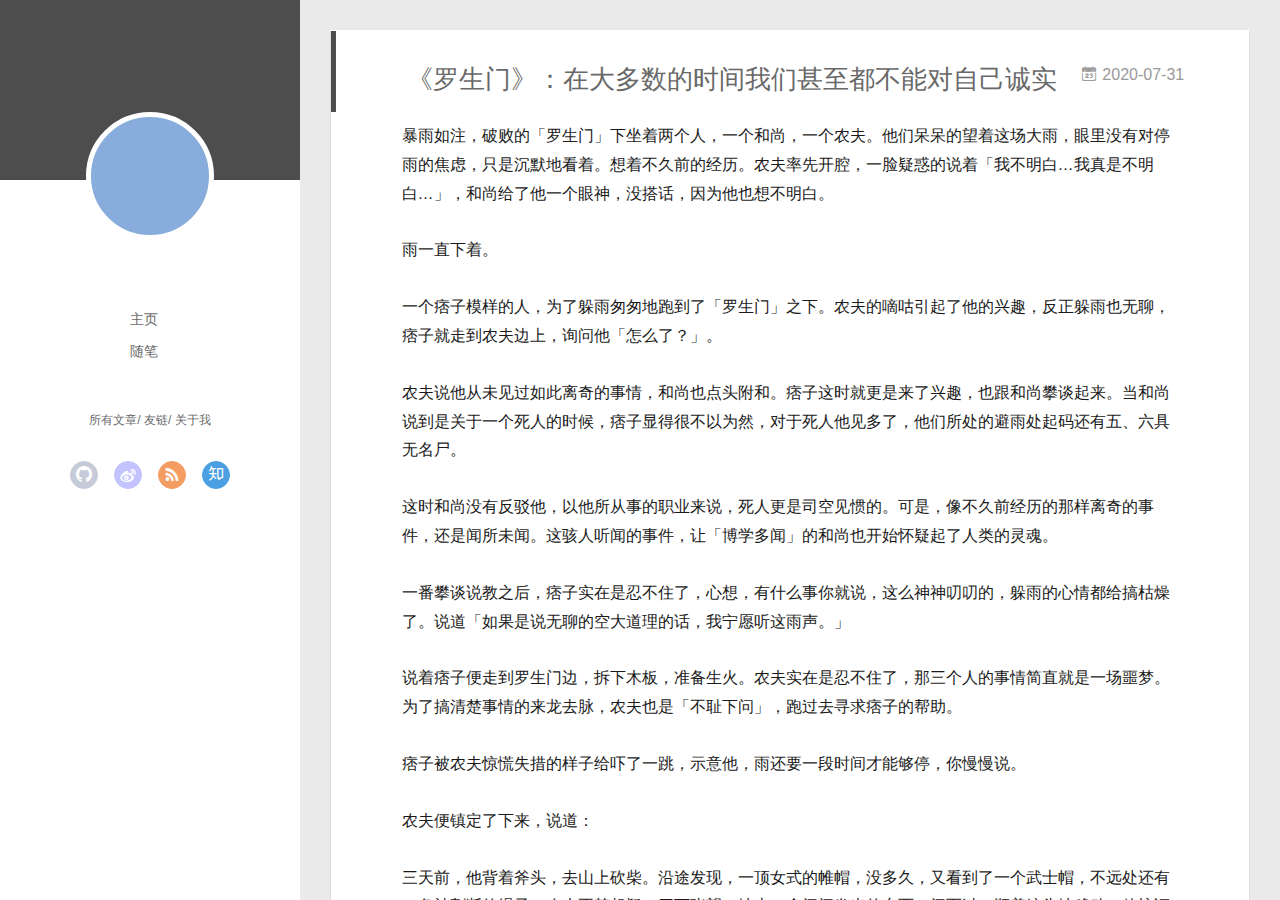
==== commit 01b35df6: "Site updated: 2020-07-31 11:52:54" ====
--- a/index.html
+++ b/index.html
@@ -1,199 +1,178 @@
 <!DOCTYPE html>
-<html lang="en">
+<html>
 <head>
-  <meta charset="UTF-8">
-<meta name="viewport" content="width=device-width, initial-scale=1, maximum-scale=2">
-<meta name="theme-color" content="#222">
-<meta name="generator" content="Hexo 5.0.0">
-  <link rel="apple-touch-icon" sizes="180x180" href="/images/apple-touch-icon-next.png">
-  <link rel="icon" type="image/png" sizes="32x32" href="/images/favicon-32x32-next.png">
-  <link rel="icon" type="image/png" sizes="16x16" href="/images/favicon-16x16-next.png">
-  <link rel="mask-icon" href="/images/logo.svg" color="#222">
-
-<link rel="stylesheet" href="/css/main.css">
-
-
-<link rel="stylesheet" href="/lib/font-awesome/css/all.min.css">
-
-<script id="hexo-configurations">
-    var NexT = window.NexT || {};
-    var CONFIG = {"hostname":"yoursite.com","root":"/","scheme":"Muse","version":"7.8.0","exturl":false,"sidebar":{"position":"left","display":"post","padding":18,"offset":12,"onmobile":false},"copycode":{"enable":false,"show_result":false,"style":null},"back2top":{"enable":true,"sidebar":false,"scrollpercent":false},"bookmark":{"enable":false,"color":"#222","save":"auto"},"fancybox":false,"mediumzoom":false,"lazyload":false,"pangu":false,"comments":{"style":"tabs","active":null,"storage":true,"lazyload":false,"nav":null},"algolia":{"hits":{"per_page":10},"labels":{"input_placeholder":"Search for Posts","hits_empty":"We didn't find any results for the search: ${query}","hits_stats":"${hits} results found in ${time} ms"}},"localsearch":{"enable":false,"trigger":"auto","top_n_per_article":1,"unescape":false,"preload":false},"motion":{"enable":true,"async":false,"transition":{"post_block":"fadeIn","post_header":"slideDownIn","post_body":"slideDownIn","coll_header":"slideLeftIn","sidebar":"slideUpIn"}}};
-  </script>
-
+  <meta charset="utf-8">
+  
+  <meta name="renderer" content="webkit">
+  <meta http-equiv="X-UA-Compatible" content="IE=edge" >
+  <link rel="dns-prefetch" href="http://yoursite.com">
+  <title>Mr.Wang&#39;Blog</title>
+  <meta name="viewport" content="width=device-width, initial-scale=1, maximum-scale=1">
   <meta property="og:type" content="website">
-<meta property="og:title" content="Hexo">
+<meta property="og:title" content="Mr.Wang&#39;Blog">
 <meta property="og:url" content="http://yoursite.com/index.html">
-<meta property="og:site_name" content="Hexo">
+<meta property="og:site_name" content="Mr.Wang&#39;Blog">
 <meta property="og:locale" content="en_US">
 <meta property="article:author" content="John Doe">
 <meta name="twitter:card" content="summary">
-
-<link rel="canonical" href="http://yoursite.com/">
-
-
-<script id="page-configurations">
-  // https://hexo.io/docs/variables.html
-  CONFIG.page = {
-    sidebar: "",
-    isHome : true,
-    isPost : false,
-    lang   : 'en'
-  };
-</script>
-
-  <title>Hexo</title>
-  
-
-
-
-
-
-
-  <noscript>
-  <style>
-  .use-motion .brand,
-  .use-motion .menu-item,
-  .sidebar-inner,
-  .use-motion .post-block,
-  .use-motion .pagination,
-  .use-motion .comments,
-  .use-motion .post-header,
-  .use-motion .post-body,
-  .use-motion .collection-header { opacity: initial; }
-
-  .use-motion .site-title,
-  .use-motion .site-subtitle {
-    opacity: initial;
-    top: initial;
-  }
-
-  .use-motion .logo-line-before i { left: initial; }
-  .use-motion .logo-line-after i { right: initial; }
+  
+    <link rel="alternative" href="/atom.xml" title="Mr.Wang&#39;Blog" type="application/atom+xml">
+  
+  
+    <link rel="icon" href="/favicon.png">
+  
+  <link rel="stylesheet" type="text/css" href="/./main.0cf68a.css">
+  <style type="text/css">
+  
+    #container.show {
+      background: linear-gradient(200deg,#a0cfe4,#e8c37e);
+    }
   </style>
-</noscript>
-
-</head>
-
-<body itemscope itemtype="http://schema.org/WebPage">
-  <div class="container use-motion">
-    <div class="headband"></div>
-
-    <header class="header" itemscope itemtype="http://schema.org/WPHeader">
-      <div class="header-inner"><div class="site-brand-container">
-  <div class="site-nav-toggle">
-    <div class="toggle" aria-label="Toggle navigation bar">
-      <span class="toggle-line toggle-line-first"></span>
-      <span class="toggle-line toggle-line-middle"></span>
-      <span class="toggle-line toggle-line-last"></span>
-    </div>
-  </div>
-
-  <div class="site-meta">
-
-    <a href="/" class="brand" rel="start">
-      <span class="logo-line-before"><i></i></span>
-      <h1 class="site-title">Hexo</h1>
-      <span class="logo-line-after"><i></i></span>
-    </a>
-  </div>
-
-  <div class="site-nav-right">
-    <div class="toggle popup-trigger">
-    </div>
-  </div>
+  
+
+  
+
+<meta name="generator" content="Hexo 5.0.0"></head>
+
+<body>
+  <div id="container" q-class="show:isCtnShow">
+    <canvas id="anm-canvas" class="anm-canvas"></canvas>
+    <div class="left-col" q-class="show:isShow">
+      
+<div class="overlay" style="background: #4d4d4d"></div>
+<div class="intrude-less">
+	<header id="header" class="inner">
+		<a href="/" class="profilepic">
+			<img src="" class="js-avatar">
+		</a>
+		<hgroup>
+		  <h1 class="header-author"><a href="/"></a></h1>
+		</hgroup>
+		
+
+		<nav class="header-menu">
+			<ul>
+			
+				<li><a href="/">主页</a></li>
+	        
+				<li><a href="/tags/%E9%9A%8F%E7%AC%94/">随笔</a></li>
+	        
+			</ul>
+		</nav>
+		<nav class="header-smart-menu">
+    		
+    			
+    			<a q-on="click: openSlider(e, 'innerArchive')" href="javascript:void(0)">所有文章</a>
+    			
+            
+    			
+    			<a q-on="click: openSlider(e, 'friends')" href="javascript:void(0)">友链</a>
+    			
+            
+    			
+    			<a q-on="click: openSlider(e, 'aboutme')" href="javascript:void(0)">关于我</a>
+    			
+            
+		</nav>
+		<nav class="header-nav">
+			<div class="social">
+				
+					<a class="github" target="_blank" href="#" title="github"><i class="icon-github"></i></a>
+		        
+					<a class="weibo" target="_blank" href="#" title="weibo"><i class="icon-weibo"></i></a>
+		        
+					<a class="rss" target="_blank" href="#" title="rss"><i class="icon-rss"></i></a>
+		        
+					<a class="zhihu" target="_blank" href="#" title="zhihu"><i class="icon-zhihu"></i></a>
+		        
+			</div>
+		</nav>
+	</header>		
 </div>
 
-
-
-
-<nav class="site-nav">
-  <ul id="menu" class="main-menu menu">
-        <li class="menu-item menu-item-home">
-
-    <a href="/" rel="section"><i class="fa fa-home fa-fw"></i>Home</a>
-
-  </li>
-        <li class="menu-item menu-item-archives">
-
-    <a href="/archives/" rel="section"><i class="fa fa-archive fa-fw"></i>Archives</a>
-
-  </li>
-  </ul>
+    </div>
+    <div class="mid-col" q-class="show:isShow,hide:isShow|isFalse">
+      
+<nav id="mobile-nav">
+  	<div class="overlay js-overlay" style="background: #4d4d4d"></div>
+	<div class="btnctn js-mobile-btnctn">
+  		<div class="slider-trigger list" q-on="click: openSlider(e)"><i class="icon icon-sort"></i></div>
+	</div>
+	<div class="intrude-less">
+		<header id="header" class="inner">
+			<div class="profilepic">
+				<img src="" class="js-avatar">
+			</div>
+			<hgroup>
+			  <h1 class="header-author js-header-author"></h1>
+			</hgroup>
+			
+			
+			
+				
+			
+				
+			
+			
+			
+			<nav class="header-nav">
+				<div class="social">
+					
+						<a class="github" target="_blank" href="#" title="github"><i class="icon-github"></i></a>
+			        
+						<a class="weibo" target="_blank" href="#" title="weibo"><i class="icon-weibo"></i></a>
+			        
+						<a class="rss" target="_blank" href="#" title="rss"><i class="icon-rss"></i></a>
+			        
+						<a class="zhihu" target="_blank" href="#" title="zhihu"><i class="icon-zhihu"></i></a>
+			        
+				</div>
+			</nav>
+
+			<nav class="header-menu js-header-menu">
+				<ul style="width: 50%">
+				
+				
+					<li style="width: 50%"><a href="/">主页</a></li>
+		        
+					<li style="width: 50%"><a href="/tags/%E9%9A%8F%E7%AC%94/">随笔</a></li>
+		        
+				</ul>
+			</nav>
+		</header>				
+	</div>
+	<div class="mobile-mask" style="display:none" q-show="isShow"></div>
 </nav>
 
-
-
-
-</div>
-    </header>
-
-    
-  <div class="back-to-top">
-    <i class="fa fa-arrow-up"></i>
-    <span>0%</span>
-  </div>
-
-
-    <main class="main">
-      <div class="main-inner">
-        <div class="content-wrap">
-          
-
-          <div class="content index posts-expand">
+      <div id="wrapper" class="body-wrap">
+        <div class="menu-l">
+          <div class="canvas-wrap">
+            <canvas data-colors="#eaeaea" data-sectionHeight="100" data-contentId="js-content" id="myCanvas1" class="anm-canvas"></canvas>
+          </div>
+          <div id="js-content" class="content-ll">
             
-      
-  
-  
-  <article itemscope itemtype="http://schema.org/Article" class="post-block" lang="en">
-    <link itemprop="mainEntityOfPage" href="http://yoursite.com/2020/07/31/Untitled/">
-
-    <span hidden itemprop="author" itemscope itemtype="http://schema.org/Person">
-      <meta itemprop="image" content="/images/avatar.gif">
-      <meta itemprop="name" content="John Doe">
-      <meta itemprop="description" content="">
-    </span>
-
-    <span hidden itemprop="publisher" itemscope itemtype="http://schema.org/Organization">
-      <meta itemprop="name" content="Hexo">
-    </span>
-      <header class="post-header">
-        <h2 class="post-title" itemprop="name headline">
-          
-            <a href="/2020/07/31/Untitled/" class="post-title-link" itemprop="url">《罗生门》：在大多数的时间我们甚至都不能对自己诚实</a>
-        </h2>
-
-        <div class="post-meta">
-            <span class="post-meta-item">
-              <span class="post-meta-item-icon">
-                <i class="far fa-calendar"></i>
-              </span>
-              <span class="post-meta-item-text">Posted on</span>
-              
-
-              <time title="Created: 2020-07-31 10:17:00 / Modified: 10:19:30" itemprop="dateCreated datePublished" datetime="2020-07-31T10:17:00+08:00">2020-07-31</time>
-            </span>
-            <span class="post-meta-item">
-              <span class="post-meta-item-icon">
-                <i class="far fa-folder"></i>
-              </span>
-              <span class="post-meta-item-text">In</span>
-                <span itemprop="about" itemscope itemtype="http://schema.org/Thing">
-                  <a href="/categories/%E5%BD%B1%E8%AF%84/" itemprop="url" rel="index"><span itemprop="name">影评</span></a>
-                </span>
-            </span>
-
-          
-
-        </div>
+  
+    <article id="post-Untitled" class="article article-type-post  article-index" itemscope itemprop="blogPost">
+  <div class="article-inner">
+    
+      <header class="article-header">
+        
+  
+    <h1 itemprop="name">
+      <a class="article-title" href="/2020/07/31/Untitled/">《罗生门》：在大多数的时间我们甚至都不能对自己诚实</a>
+    </h1>
+  
+
+        
+        <a href="/2020/07/31/Untitled/" class="archive-article-date">
+  	<time datetime="2020-07-31T02:17:00.000Z" itemprop="datePublished"><i class="icon-calendar icon"></i>2020-07-31</time>
+</a>
+        
       </header>
-
-    
-    
-    
-    <div class="post-body" itemprop="articleBody">
-
-      
-          <p>暴雨如注，破败的「罗生门」下坐着两个人，一个和尚，一个农夫。他们呆呆的望着这场大雨，眼里没有对停雨的焦虑，只是沉默地看着。想着不久前的经历。农夫率先开腔，一脸疑惑的说着「我不明白…我真是不明白…」，和尚给了他一个眼神，没搭话，因为他也想不明白。</p>
+    
+    <div class="article-entry" itemprop="articleBody">
+      
+        <p>暴雨如注，破败的「罗生门」下坐着两个人，一个和尚，一个农夫。他们呆呆的望着这场大雨，眼里没有对停雨的焦虑，只是沉默地看着。想着不久前的经历。农夫率先开腔，一脸疑惑的说着「我不明白…我真是不明白…」，和尚给了他一个眼神，没搭话，因为他也想不明白。</p>
 <p>雨一直下着。</p>
 <p>一个痞子模样的人，为了躲雨匆匆地跑到了「罗生门」之下。农夫的嘀咕引起了他的兴趣，反正躲雨也无聊，痞子就走到农夫边上，询问他「怎么了？」。</p>
 <p>农夫说他从未见过如此离奇的事情，和尚也点头附和。痞子这时就更是来了兴趣，也跟和尚攀谈起来。当和尚说到是关于一个死人的时候，痞子显得很不以为然，对于死人他见多了，他们所处的避雨处起码还有五、六具无名尸。</p>
@@ -247,63 +226,78 @@
 <p>以上。</p>
 
       
-    </div>
-
-    
-    
-    
-      <footer class="post-footer">
-        <div class="post-eof"></div>
-      </footer>
-  </article>
-  
-  
-  
-
-      
-  
-  
-  <article itemscope itemtype="http://schema.org/Article" class="post-block" lang="en">
-    <link itemprop="mainEntityOfPage" href="http://yoursite.com/2020/07/29/hello-world/">
-
-    <span hidden itemprop="author" itemscope itemtype="http://schema.org/Person">
-      <meta itemprop="image" content="/images/avatar.gif">
-      <meta itemprop="name" content="John Doe">
-      <meta itemprop="description" content="">
-    </span>
-
-    <span hidden itemprop="publisher" itemscope itemtype="http://schema.org/Organization">
-      <meta itemprop="name" content="Hexo">
-    </span>
-      <header class="post-header">
-        <h2 class="post-title" itemprop="name headline">
-          
-            <a href="/2020/07/29/hello-world/" class="post-title-link" itemprop="url">你好，世界！</a>
-        </h2>
-
-        <div class="post-meta">
-            <span class="post-meta-item">
-              <span class="post-meta-item-icon">
-                <i class="far fa-calendar"></i>
-              </span>
-              <span class="post-meta-item-text">Posted on</span>
-              
-
-              <time title="Created: 2020-07-29 22:01:24 / Modified: 22:21:50" itemprop="dateCreated datePublished" datetime="2020-07-29T22:01:24+08:00">2020-07-29</time>
-            </span>
-
-          
-
+
+      
+    </div>
+    <div class="article-info article-info-index">
+      
+      
+      
+	<div class="article-category tagcloud">
+		<i class="icon-book icon"></i>
+		<ul class="article-tag-list">
+			 
+        		<li class="article-tag-list-item">
+        			<a href="/categories/影评//" class="article-tag-list-link color3">影评</a>
+        		</li>
+      		
+		</ul>
+	</div>
+
+
+      
+        <p class="article-more-link">
+          <a class="article-more-a" href="/2020/07/31/Untitled/">展开全文 >></a>
+        </p>
+      
+
+      
+      <div class="clearfix"></div>
+    </div>
+  </div>
+</article>
+
+<aside class="wrap-side-operation">
+    <div class="mod-side-operation">
+        
+        <div class="jump-container" id="js-jump-container" style="display:none;">
+            <a href="javascript:void(0)" class="mod-side-operation__jump-to-top">
+                <i class="icon-font icon-back"></i>
+            </a>
+            <div id="js-jump-plan-container" class="jump-plan-container" style="top: -11px;">
+                <i class="icon-font icon-plane jump-plane"></i>
+            </div>
         </div>
+        
+        
+    </div>
+</aside>
+
+
+
+
+  
+    <article id="post-hello-world" class="article article-type-post  article-index" itemscope itemprop="blogPost">
+  <div class="article-inner">
+    
+      <header class="article-header">
+        
+  
+    <h1 itemprop="name">
+      <a class="article-title" href="/2020/07/29/hello-world/">你好，世界！</a>
+    </h1>
+  
+
+        
+        <a href="/2020/07/29/hello-world/" class="archive-article-date">
+  	<time datetime="2020-07-29T14:01:24.849Z" itemprop="datePublished"><i class="icon-calendar icon"></i>2020-07-29</time>
+</a>
+        
       </header>
-
-    
-    
-    
-    <div class="post-body" itemprop="articleBody">
-
-      
-          <p>Welcome to <a target="_blank" rel="noopener" href="https://hexo.io/">Hexo</a>! This is your very first post. Check <a target="_blank" rel="noopener" href="https://hexo.io/docs/">documentation</a> for more info. If you get any problems when using Hexo, you can find the answer in <a target="_blank" rel="noopener" href="https://hexo.io/docs/troubleshooting.html">troubleshooting</a> or you can ask me on <a target="_blank" rel="noopener" href="https://github.com/hexojs/hexo/issues">GitHub</a>.</p>
+    
+    <div class="article-entry" itemprop="articleBody">
+      
+        <p>Welcome to <a target="_blank" rel="noopener" href="https://hexo.io/">Hexo</a>! This is your very first post. Check <a target="_blank" rel="noopener" href="https://hexo.io/docs/">documentation</a> for more info. If you get any problems when using Hexo, you can find the answer in <a target="_blank" rel="noopener" href="https://hexo.io/docs/troubleshooting.html">troubleshooting</a> or you can ask me on <a target="_blank" rel="noopener" href="https://github.com/hexojs/hexo/issues">GitHub</a>.</p>
 <h2 id="Quick-Start"><a href="#Quick-Start" class="headerlink" title="Quick Start"></a>Quick Start</h2><h3 id="Create-a-new-post"><a href="#Create-a-new-post" class="headerlink" title="Create a new post"></a>Create a new post</h3><figure class="highlight bash"><table><tr><td class="gutter"><pre><span class="line">1</span><br></pre></td><td class="code"><pre><span class="line">$ hexo new <span class="string">&quot;My New Post&quot;</span></span><br></pre></td></tr></table></figure>
 
 <p>More info: <a target="_blank" rel="noopener" href="https://hexo.io/docs/writing.html">Writing</a></p>
@@ -318,176 +312,292 @@
 <p>More info: <a target="_blank" rel="noopener" href="https://hexo.io/docs/one-command-deployment.html">Deployment</a></p>
 
       
-    </div>
-
-    
-    
-    
-      <footer class="post-footer">
-        <div class="post-eof"></div>
-      </footer>
-  </article>
-  
-  
-  
-
-
-  
-
+
+      
+    </div>
+    <div class="article-info article-info-index">
+      
+      
+      
+
+      
+        <p class="article-more-link">
+          <a class="article-more-a" href="/2020/07/29/hello-world/">展开全文 >></a>
+        </p>
+      
+
+      
+      <div class="clearfix"></div>
+    </div>
+  </div>
+</article>
+
+<aside class="wrap-side-operation">
+    <div class="mod-side-operation">
+        
+        <div class="jump-container" id="js-jump-container" style="display:none;">
+            <a href="javascript:void(0)" class="mod-side-operation__jump-to-top">
+                <i class="icon-font icon-back"></i>
+            </a>
+            <div id="js-jump-plan-container" class="jump-plan-container" style="top: -11px;">
+                <i class="icon-font icon-plane jump-plane"></i>
+            </div>
+        </div>
+        
+        
+    </div>
+</aside>
+
+
+
+
+  
+  
 
 
           </div>
+        </div>
+      </div>
+      <footer id="footer">
+  <div class="outer">
+    <div id="footer-info">
+    	<div class="footer-left">
+    		&copy; 2020 John Doe
+    	</div>
+      	<div class="footer-right">
+      		<a href="http://hexo.io/" target="_blank">Hexo</a>  Theme <a href="https://github.com/litten/hexo-theme-yilia" target="_blank">Yilia</a> by Litten
+      	</div>
+    </div>
+  </div>
+</footer>
+    </div>
+    <script>
+	var yiliaConfig = {
+		mathjax: false,
+		isHome: true,
+		isPost: false,
+		isArchive: false,
+		isTag: false,
+		isCategory: false,
+		open_in_new: false,
+		toc_hide_index: true,
+		root: "/",
+		innerArchive: true,
+		showTags: false
+	}
+</script>
+
+<script>!function(t){function n(e){if(r[e])return r[e].exports;var i=r[e]={exports:{},id:e,loaded:!1};return t[e].call(i.exports,i,i.exports,n),i.loaded=!0,i.exports}var r={};n.m=t,n.c=r,n.p="./",n(0)}([function(t,n,r){r(195),t.exports=r(191)},function(t,n,r){var e=r(3),i=r(52),o=r(27),u=r(28),c=r(53),f="prototype",a=function(t,n,r){var s,l,h,v,p=t&a.F,d=t&a.G,y=t&a.S,g=t&a.P,b=t&a.B,m=d?e:y?e[n]||(e[n]={}):(e[n]||{})[f],x=d?i:i[n]||(i[n]={}),w=x[f]||(x[f]={});d&&(r=n);for(s in r)l=!p&&m&&void 0!==m[s],h=(l?m:r)[s],v=b&&l?c(h,e):g&&"function"==typeof h?c(Function.call,h):h,m&&u(m,s,h,t&a.U),x[s]!=h&&o(x,s,v),g&&w[s]!=h&&(w[s]=h)};e.core=i,a.F=1,a.G=2,a.S=4,a.P=8,a.B=16,a.W=32,a.U=64,a.R=128,t.exports=a},function(t,n,r){var e=r(6);t.exports=function(t){if(!e(t))throw TypeError(t+" is not an object!");return t}},function(t,n){var r=t.exports="undefined"!=typeof window&&window.Math==Math?window:"undefined"!=typeof self&&self.Math==Math?self:Function("return this")();"number"==typeof __g&&(__g=r)},function(t,n){t.exports=function(t){try{return!!t()}catch(t){return!0}}},function(t,n){var r=t.exports="undefined"!=typeof window&&window.Math==Math?window:"undefined"!=typeof self&&self.Math==Math?self:Function("return this")();"number"==typeof __g&&(__g=r)},function(t,n){t.exports=function(t){return"object"==typeof t?null!==t:"function"==typeof t}},function(t,n,r){var e=r(126)("wks"),i=r(76),o=r(3).Symbol,u="function"==typeof o;(t.exports=function(t){return e[t]||(e[t]=u&&o[t]||(u?o:i)("Symbol."+t))}).store=e},function(t,n){var r={}.hasOwnProperty;t.exports=function(t,n){return r.call(t,n)}},function(t,n,r){var e=r(94),i=r(33);t.exports=function(t){return e(i(t))}},function(t,n,r){t.exports=!r(4)(function(){return 7!=Object.defineProperty({},"a",{get:function(){return 7}}).a})},function(t,n,r){var e=r(2),i=r(167),o=r(50),u=Object.defineProperty;n.f=r(10)?Object.defineProperty:function(t,n,r){if(e(t),n=o(n,!0),e(r),i)try{return u(t,n,r)}catch(t){}if("get"in r||"set"in r)throw TypeError("Accessors not supported!");return"value"in r&&(t[n]=r.value),t}},function(t,n,r){t.exports=!r(18)(function(){return 7!=Object.defineProperty({},"a",{get:function(){return 7}}).a})},function(t,n,r){var e=r(14),i=r(22);t.exports=r(12)?function(t,n,r){return e.f(t,n,i(1,r))}:function(t,n,r){return t[n]=r,t}},function(t,n,r){var e=r(20),i=r(58),o=r(42),u=Object.defineProperty;n.f=r(12)?Object.defineProperty:function(t,n,r){if(e(t),n=o(n,!0),e(r),i)try{return u(t,n,r)}catch(t){}if("get"in r||"set"in r)throw TypeError("Accessors not supported!");return"value"in r&&(t[n]=r.value),t}},function(t,n,r){var e=r(40)("wks"),i=r(23),o=r(5).Symbol,u="function"==typeof o;(t.exports=function(t){return e[t]||(e[t]=u&&o[t]||(u?o:i)("Symbol."+t))}).store=e},function(t,n,r){var e=r(67),i=Math.min;t.exports=function(t){return t>0?i(e(t),9007199254740991):0}},function(t,n,r){var e=r(46);t.exports=function(t){return Object(e(t))}},function(t,n){t.exports=function(t){try{return!!t()}catch(t){return!0}}},function(t,n,r){var e=r(63),i=r(34);t.exports=Object.keys||function(t){return e(t,i)}},function(t,n,r){var e=r(21);t.exports=function(t){if(!e(t))throw TypeError(t+" is not an object!");return t}},function(t,n){t.exports=function(t){return"object"==typeof t?null!==t:"function"==typeof t}},function(t,n){t.exports=function(t,n){return{enumerable:!(1&t),configurable:!(2&t),writable:!(4&t),value:n}}},function(t,n){var r=0,e=Math.random();t.exports=function(t){return"Symbol(".concat(void 0===t?"":t,")_",(++r+e).toString(36))}},function(t,n){var r={}.hasOwnProperty;t.exports=function(t,n){return r.call(t,n)}},function(t,n){var r=t.exports={version:"2.4.0"};"number"==typeof __e&&(__e=r)},function(t,n){t.exports=function(t){if("function"!=typeof t)throw TypeError(t+" is not a function!");return t}},function(t,n,r){var e=r(11),i=r(66);t.exports=r(10)?function(t,n,r){return e.f(t,n,i(1,r))}:function(t,n,r){return t[n]=r,t}},function(t,n,r){var e=r(3),i=r(27),o=r(24),u=r(76)("src"),c="toString",f=Function[c],a=(""+f).split(c);r(52).inspectSource=function(t){return f.call(t)},(t.exports=function(t,n,r,c){var f="function"==typeof r;f&&(o(r,"name")||i(r,"name",n)),t[n]!==r&&(f&&(o(r,u)||i(r,u,t[n]?""+t[n]:a.join(String(n)))),t===e?t[n]=r:c?t[n]?t[n]=r:i(t,n,r):(delete t[n],i(t,n,r)))})(Function.prototype,c,function(){return"function"==typeof this&&this[u]||f.call(this)})},function(t,n,r){var e=r(1),i=r(4),o=r(46),u=function(t,n,r,e){var i=String(o(t)),u="<"+n;return""!==r&&(u+=" "+r+'="'+String(e).replace(/"/g,"&quot;")+'"'),u+">"+i+"</"+n+">"};t.exports=function(t,n){var r={};r[t]=n(u),e(e.P+e.F*i(function(){var n=""[t]('"');return n!==n.toLowerCase()||n.split('"').length>3}),"String",r)}},function(t,n,r){var e=r(115),i=r(46);t.exports=function(t){return e(i(t))}},function(t,n,r){var e=r(116),i=r(66),o=r(30),u=r(50),c=r(24),f=r(167),a=Object.getOwnPropertyDescriptor;n.f=r(10)?a:function(t,n){if(t=o(t),n=u(n,!0),f)try{return a(t,n)}catch(t){}if(c(t,n))return i(!e.f.call(t,n),t[n])}},function(t,n,r){var e=r(24),i=r(17),o=r(145)("IE_PROTO"),u=Object.prototype;t.exports=Object.getPrototypeOf||function(t){return t=i(t),e(t,o)?t[o]:"function"==typeof t.constructor&&t instanceof t.constructor?t.constructor.prototype:t instanceof Object?u:null}},function(t,n){t.exports=function(t){if(void 0==t)throw TypeError("Can't call method on  "+t);return t}},function(t,n){t.exports="constructor,hasOwnProperty,isPrototypeOf,propertyIsEnumerable,toLocaleString,toString,valueOf".split(",")},function(t,n){t.exports={}},function(t,n){t.exports=!0},function(t,n){n.f={}.propertyIsEnumerable},function(t,n,r){var e=r(14).f,i=r(8),o=r(15)("toStringTag");t.exports=function(t,n,r){t&&!i(t=r?t:t.prototype,o)&&e(t,o,{configurable:!0,value:n})}},function(t,n,r){var e=r(40)("keys"),i=r(23);t.exports=function(t){return e[t]||(e[t]=i(t))}},function(t,n,r){var e=r(5),i="__core-js_shared__",o=e[i]||(e[i]={});t.exports=function(t){return o[t]||(o[t]={})}},function(t,n){var r=Math.ceil,e=Math.floor;t.exports=function(t){return isNaN(t=+t)?0:(t>0?e:r)(t)}},function(t,n,r){var e=r(21);t.exports=function(t,n){if(!e(t))return t;var r,i;if(n&&"function"==typeof(r=t.toString)&&!e(i=r.call(t)))return i;if("function"==typeof(r=t.valueOf)&&!e(i=r.call(t)))return i;if(!n&&"function"==typeof(r=t.toString)&&!e(i=r.call(t)))return i;throw TypeError("Can't convert object to primitive value")}},function(t,n,r){var e=r(5),i=r(25),o=r(36),u=r(44),c=r(14).f;t.exports=function(t){var n=i.Symbol||(i.Symbol=o?{}:e.Symbol||{});"_"==t.charAt(0)||t in n||c(n,t,{value:u.f(t)})}},function(t,n,r){n.f=r(15)},function(t,n){var r={}.toString;t.exports=function(t){return r.call(t).slice(8,-1)}},function(t,n){t.exports=function(t){if(void 0==t)throw TypeError("Can't call method on  "+t);return t}},function(t,n,r){var e=r(4);t.exports=function(t,n){return!!t&&e(function(){n?t.call(null,function(){},1):t.call(null)})}},function(t,n,r){var e=r(53),i=r(115),o=r(17),u=r(16),c=r(203);t.exports=function(t,n){var r=1==t,f=2==t,a=3==t,s=4==t,l=6==t,h=5==t||l,v=n||c;return function(n,c,p){for(var d,y,g=o(n),b=i(g),m=e(c,p,3),x=u(b.length),w=0,S=r?v(n,x):f?v(n,0):void 0;x>w;w++)if((h||w in b)&&(d=b[w],y=m(d,w,g),t))if(r)S[w]=y;else if(y)switch(t){case 3:return!0;case 5:return d;case 6:return w;case 2:S.push(d)}else if(s)return!1;return l?-1:a||s?s:S}}},function(t,n,r){var e=r(1),i=r(52),o=r(4);t.exports=function(t,n){var r=(i.Object||{})[t]||Object[t],u={};u[t]=n(r),e(e.S+e.F*o(function(){r(1)}),"Object",u)}},function(t,n,r){var e=r(6);t.exports=function(t,n){if(!e(t))return t;var r,i;if(n&&"function"==typeof(r=t.toString)&&!e(i=r.call(t)))return i;if("function"==typeof(r=t.valueOf)&&!e(i=r.call(t)))return i;if(!n&&"function"==typeof(r=t.toString)&&!e(i=r.call(t)))return i;throw TypeError("Can't convert object to primitive value")}},function(t,n,r){var e=r(5),i=r(25),o=r(91),u=r(13),c="prototype",f=function(t,n,r){var a,s,l,h=t&f.F,v=t&f.G,p=t&f.S,d=t&f.P,y=t&f.B,g=t&f.W,b=v?i:i[n]||(i[n]={}),m=b[c],x=v?e:p?e[n]:(e[n]||{})[c];v&&(r=n);for(a in r)(s=!h&&x&&void 0!==x[a])&&a in b||(l=s?x[a]:r[a],b[a]=v&&"function"!=typeof x[a]?r[a]:y&&s?o(l,e):g&&x[a]==l?function(t){var n=function(n,r,e){if(this instanceof t){switch(arguments.length){case 0:return new t;case 1:return new t(n);case 2:return new t(n,r)}return new t(n,r,e)}return t.apply(this,arguments)};return n[c]=t[c],n}(l):d&&"function"==typeof l?o(Function.call,l):l,d&&((b.virtual||(b.virtual={}))[a]=l,t&f.R&&m&&!m[a]&&u(m,a,l)))};f.F=1,f.G=2,f.S=4,f.P=8,f.B=16,f.W=32,f.U=64,f.R=128,t.exports=f},function(t,n){var r=t.exports={version:"2.4.0"};"number"==typeof __e&&(__e=r)},function(t,n,r){var e=r(26);t.exports=function(t,n,r){if(e(t),void 0===n)return t;switch(r){case 1:return function(r){return t.call(n,r)};case 2:return function(r,e){return t.call(n,r,e)};case 3:return function(r,e,i){return t.call(n,r,e,i)}}return function(){return t.apply(n,arguments)}}},function(t,n,r){var e=r(183),i=r(1),o=r(126)("metadata"),u=o.store||(o.store=new(r(186))),c=function(t,n,r){var i=u.get(t);if(!i){if(!r)return;u.set(t,i=new e)}var o=i.get(n);if(!o){if(!r)return;i.set(n,o=new e)}return o},f=function(t,n,r){var e=c(n,r,!1);return void 0!==e&&e.has(t)},a=function(t,n,r){var e=c(n,r,!1);return void 0===e?void 0:e.get(t)},s=function(t,n,r,e){c(r,e,!0).set(t,n)},l=function(t,n){var r=c(t,n,!1),e=[];return r&&r.forEach(function(t,n){e.push(n)}),e},h=function(t){return void 0===t||"symbol"==typeof t?t:String(t)},v=function(t){i(i.S,"Reflect",t)};t.exports={store:u,map:c,has:f,get:a,set:s,keys:l,key:h,exp:v}},function(t,n,r){"use strict";if(r(10)){var e=r(69),i=r(3),o=r(4),u=r(1),c=r(127),f=r(152),a=r(53),s=r(68),l=r(66),h=r(27),v=r(73),p=r(67),d=r(16),y=r(75),g=r(50),b=r(24),m=r(180),x=r(114),w=r(6),S=r(17),_=r(137),O=r(70),E=r(32),P=r(71).f,j=r(154),F=r(76),M=r(7),A=r(48),N=r(117),T=r(146),I=r(155),k=r(80),L=r(123),R=r(74),C=r(130),D=r(160),U=r(11),W=r(31),G=U.f,B=W.f,V=i.RangeError,z=i.TypeError,q=i.Uint8Array,K="ArrayBuffer",J="Shared"+K,Y="BYTES_PER_ELEMENT",H="prototype",$=Array[H],X=f.ArrayBuffer,Q=f.DataView,Z=A(0),tt=A(2),nt=A(3),rt=A(4),et=A(5),it=A(6),ot=N(!0),ut=N(!1),ct=I.values,ft=I.keys,at=I.entries,st=$.lastIndexOf,lt=$.reduce,ht=$.reduceRight,vt=$.join,pt=$.sort,dt=$.slice,yt=$.toString,gt=$.toLocaleString,bt=M("iterator"),mt=M("toStringTag"),xt=F("typed_constructor"),wt=F("def_constructor"),St=c.CONSTR,_t=c.TYPED,Ot=c.VIEW,Et="Wrong length!",Pt=A(1,function(t,n){return Tt(T(t,t[wt]),n)}),jt=o(function(){return 1===new q(new Uint16Array([1]).buffer)[0]}),Ft=!!q&&!!q[H].set&&o(function(){new q(1).set({})}),Mt=function(t,n){if(void 0===t)throw z(Et);var r=+t,e=d(t);if(n&&!m(r,e))throw V(Et);return e},At=function(t,n){var r=p(t);if(r<0||r%n)throw V("Wrong offset!");return r},Nt=function(t){if(w(t)&&_t in t)return t;throw z(t+" is not a typed array!")},Tt=function(t,n){if(!(w(t)&&xt in t))throw z("It is not a typed array constructor!");return new t(n)},It=function(t,n){return kt(T(t,t[wt]),n)},kt=function(t,n){for(var r=0,e=n.length,i=Tt(t,e);e>r;)i[r]=n[r++];return i},Lt=function(t,n,r){G(t,n,{get:function(){return this._d[r]}})},Rt=function(t){var n,r,e,i,o,u,c=S(t),f=arguments.length,s=f>1?arguments[1]:void 0,l=void 0!==s,h=j(c);if(void 0!=h&&!_(h)){for(u=h.call(c),e=[],n=0;!(o=u.next()).done;n++)e.push(o.value);c=e}for(l&&f>2&&(s=a(s,arguments[2],2)),n=0,r=d(c.length),i=Tt(this,r);r>n;n++)i[n]=l?s(c[n],n):c[n];return i},Ct=function(){for(var t=0,n=arguments.length,r=Tt(this,n);n>t;)r[t]=arguments[t++];return r},Dt=!!q&&o(function(){gt.call(new q(1))}),Ut=function(){return gt.apply(Dt?dt.call(Nt(this)):Nt(this),arguments)},Wt={copyWithin:function(t,n){return D.call(Nt(this),t,n,arguments.length>2?arguments[2]:void 0)},every:function(t){return rt(Nt(this),t,arguments.length>1?arguments[1]:void 0)},fill:function(t){return C.apply(Nt(this),arguments)},filter:function(t){return It(this,tt(Nt(this),t,arguments.length>1?arguments[1]:void 0))},find:function(t){return et(Nt(this),t,arguments.length>1?arguments[1]:void 0)},findIndex:function(t){return it(Nt(this),t,arguments.length>1?arguments[1]:void 0)},forEach:function(t){Z(Nt(this),t,arguments.length>1?arguments[1]:void 0)},indexOf:function(t){return ut(Nt(this),t,arguments.length>1?arguments[1]:void 0)},includes:function(t){return ot(Nt(this),t,arguments.length>1?arguments[1]:void 0)},join:function(t){return vt.apply(Nt(this),arguments)},lastIndexOf:function(t){return st.apply(Nt(this),arguments)},map:function(t){return Pt(Nt(this),t,arguments.length>1?arguments[1]:void 0)},reduce:function(t){return lt.apply(Nt(this),arguments)},reduceRight:function(t){return ht.apply(Nt(this),arguments)},reverse:function(){for(var t,n=this,r=Nt(n).length,e=Math.floor(r/2),i=0;i<e;)t=n[i],n[i++]=n[--r],n[r]=t;return n},some:function(t){return nt(Nt(this),t,arguments.length>1?arguments[1]:void 0)},sort:function(t){return pt.call(Nt(this),t)},subarray:function(t,n){var r=Nt(this),e=r.length,i=y(t,e);return new(T(r,r[wt]))(r.buffer,r.byteOffset+i*r.BYTES_PER_ELEMENT,d((void 0===n?e:y(n,e))-i))}},Gt=function(t,n){return It(this,dt.call(Nt(this),t,n))},Bt=function(t){Nt(this);var n=At(arguments[1],1),r=this.length,e=S(t),i=d(e.length),o=0;if(i+n>r)throw V(Et);for(;o<i;)this[n+o]=e[o++]},Vt={entries:function(){return at.call(Nt(this))},keys:function(){return ft.call(Nt(this))},values:function(){return ct.call(Nt(this))}},zt=function(t,n){return w(t)&&t[_t]&&"symbol"!=typeof n&&n in t&&String(+n)==String(n)},qt=function(t,n){return zt(t,n=g(n,!0))?l(2,t[n]):B(t,n)},Kt=function(t,n,r){return!(zt(t,n=g(n,!0))&&w(r)&&b(r,"value"))||b(r,"get")||b(r,"set")||r.configurable||b(r,"writable")&&!r.writable||b(r,"enumerable")&&!r.enumerable?G(t,n,r):(t[n]=r.value,t)};St||(W.f=qt,U.f=Kt),u(u.S+u.F*!St,"Object",{getOwnPropertyDescriptor:qt,defineProperty:Kt}),o(function(){yt.call({})})&&(yt=gt=function(){return vt.call(this)});var Jt=v({},Wt);v(Jt,Vt),h(Jt,bt,Vt.values),v(Jt,{slice:Gt,set:Bt,constructor:function(){},toString:yt,toLocaleString:Ut}),Lt(Jt,"buffer","b"),Lt(Jt,"byteOffset","o"),Lt(Jt,"byteLength","l"),Lt(Jt,"length","e"),G(Jt,mt,{get:function(){return this[_t]}}),t.exports=function(t,n,r,f){f=!!f;var a=t+(f?"Clamped":"")+"Array",l="Uint8Array"!=a,v="get"+t,p="set"+t,y=i[a],g=y||{},b=y&&E(y),m=!y||!c.ABV,S={},_=y&&y[H],j=function(t,r){var e=t._d;return e.v[v](r*n+e.o,jt)},F=function(t,r,e){var i=t._d;f&&(e=(e=Math.round(e))<0?0:e>255?255:255&e),i.v[p](r*n+i.o,e,jt)},M=function(t,n){G(t,n,{get:function(){return j(this,n)},set:function(t){return F(this,n,t)},enumerable:!0})};m?(y=r(function(t,r,e,i){s(t,y,a,"_d");var o,u,c,f,l=0,v=0;if(w(r)){if(!(r instanceof X||(f=x(r))==K||f==J))return _t in r?kt(y,r):Rt.call(y,r);o=r,v=At(e,n);var p=r.byteLength;if(void 0===i){if(p%n)throw V(Et);if((u=p-v)<0)throw V(Et)}else if((u=d(i)*n)+v>p)throw V(Et);c=u/n}else c=Mt(r,!0),u=c*n,o=new X(u);for(h(t,"_d",{b:o,o:v,l:u,e:c,v:new Q(o)});l<c;)M(t,l++)}),_=y[H]=O(Jt),h(_,"constructor",y)):L(function(t){new y(null),new y(t)},!0)||(y=r(function(t,r,e,i){s(t,y,a);var o;return w(r)?r instanceof X||(o=x(r))==K||o==J?void 0!==i?new g(r,At(e,n),i):void 0!==e?new g(r,At(e,n)):new g(r):_t in r?kt(y,r):Rt.call(y,r):new g(Mt(r,l))}),Z(b!==Function.prototype?P(g).concat(P(b)):P(g),function(t){t in y||h(y,t,g[t])}),y[H]=_,e||(_.constructor=y));var A=_[bt],N=!!A&&("values"==A.name||void 0==A.name),T=Vt.values;h(y,xt,!0),h(_,_t,a),h(_,Ot,!0),h(_,wt,y),(f?new y(1)[mt]==a:mt in _)||G(_,mt,{get:function(){return a}}),S[a]=y,u(u.G+u.W+u.F*(y!=g),S),u(u.S,a,{BYTES_PER_ELEMENT:n,from:Rt,of:Ct}),Y in _||h(_,Y,n),u(u.P,a,Wt),R(a),u(u.P+u.F*Ft,a,{set:Bt}),u(u.P+u.F*!N,a,Vt),u(u.P+u.F*(_.toString!=yt),a,{toString:yt}),u(u.P+u.F*o(function(){new y(1).slice()}),a,{slice:Gt}),u(u.P+u.F*(o(function(){return[1,2].toLocaleString()!=new y([1,2]).toLocaleString()})||!o(function(){_.toLocaleString.call([1,2])})),a,{toLocaleString:Ut}),k[a]=N?A:T,e||N||h(_,bt,T)}}else t.exports=function(){}},function(t,n){var r={}.toString;t.exports=function(t){return r.call(t).slice(8,-1)}},function(t,n,r){var e=r(21),i=r(5).document,o=e(i)&&e(i.createElement);t.exports=function(t){return o?i.createElement(t):{}}},function(t,n,r){t.exports=!r(12)&&!r(18)(function(){return 7!=Object.defineProperty(r(57)("div"),"a",{get:function(){return 7}}).a})},function(t,n,r){"use strict";var e=r(36),i=r(51),o=r(64),u=r(13),c=r(8),f=r(35),a=r(96),s=r(38),l=r(103),h=r(15)("iterator"),v=!([].keys&&"next"in[].keys()),p="keys",d="values",y=function(){return this};t.exports=function(t,n,r,g,b,m,x){a(r,n,g);var w,S,_,O=function(t){if(!v&&t in F)return F[t];switch(t){case p:case d:return function(){return new r(this,t)}}return function(){return new r(this,t)}},E=n+" Iterator",P=b==d,j=!1,F=t.prototype,M=F[h]||F["@@iterator"]||b&&F[b],A=M||O(b),N=b?P?O("entries"):A:void 0,T="Array"==n?F.entries||M:M;if(T&&(_=l(T.call(new t)))!==Object.prototype&&(s(_,E,!0),e||c(_,h)||u(_,h,y)),P&&M&&M.name!==d&&(j=!0,A=function(){return M.call(this)}),e&&!x||!v&&!j&&F[h]||u(F,h,A),f[n]=A,f[E]=y,b)if(w={values:P?A:O(d),keys:m?A:O(p),entries:N},x)for(S in w)S in F||o(F,S,w[S]);else i(i.P+i.F*(v||j),n,w);return w}},function(t,n,r){var e=r(20),i=r(100),o=r(34),u=r(39)("IE_PROTO"),c=function(){},f="prototype",a=function(){var t,n=r(57)("iframe"),e=o.length;for(n.style.display="none",r(93).appendChild(n),n.src="javascript:",t=n.contentWindow.document,t.open(),t.write("<script>document.F=Object<\/script>"),t.close(),a=t.F;e--;)delete a[f][o[e]];return a()};t.exports=Object.create||function(t,n){var r;return null!==t?(c[f]=e(t),r=new c,c[f]=null,r[u]=t):r=a(),void 0===n?r:i(r,n)}},function(t,n,r){var e=r(63),i=r(34).concat("length","prototype");n.f=Object.getOwnPropertyNames||function(t){return e(t,i)}},function(t,n){n.f=Object.getOwnPropertySymbols},function(t,n,r){var e=r(8),i=r(9),o=r(90)(!1),u=r(39)("IE_PROTO");t.exports=function(t,n){var r,c=i(t),f=0,a=[];for(r in c)r!=u&&e(c,r)&&a.push(r);for(;n.length>f;)e(c,r=n[f++])&&(~o(a,r)||a.push(r));return a}},function(t,n,r){t.exports=r(13)},function(t,n,r){var e=r(76)("meta"),i=r(6),o=r(24),u=r(11).f,c=0,f=Object.isExtensible||function(){return!0},a=!r(4)(function(){return f(Object.preventExtensions({}))}),s=function(t){u(t,e,{value:{i:"O"+ ++c,w:{}}})},l=function(t,n){if(!i(t))return"symbol"==typeof t?t:("string"==typeof t?"S":"P")+t;if(!o(t,e)){if(!f(t))return"F";if(!n)return"E";s(t)}return t[e].i},h=function(t,n){if(!o(t,e)){if(!f(t))return!0;if(!n)return!1;s(t)}return t[e].w},v=function(t){return a&&p.NEED&&f(t)&&!o(t,e)&&s(t),t},p=t.exports={KEY:e,NEED:!1,fastKey:l,getWeak:h,onFreeze:v}},function(t,n){t.exports=function(t,n){return{enumerable:!(1&t),configurable:!(2&t),writable:!(4&t),value:n}}},function(t,n){var r=Math.ceil,e=Math.floor;t.exports=function(t){return isNaN(t=+t)?0:(t>0?e:r)(t)}},function(t,n){t.exports=function(t,n,r,e){if(!(t instanceof n)||void 0!==e&&e in t)throw TypeError(r+": incorrect invocation!");return t}},function(t,n){t.exports=!1},function(t,n,r){var e=r(2),i=r(173),o=r(133),u=r(145)("IE_PROTO"),c=function(){},f="prototype",a=function(){var t,n=r(132)("iframe"),e=o.length;for(n.style.display="none",r(135).appendChild(n),n.src="javascript:",t=n.contentWindow.document,t.open(),t.write("<script>document.F=Object<\/script>"),t.close(),a=t.F;e--;)delete a[f][o[e]];return a()};t.exports=Object.create||function(t,n){var r;return null!==t?(c[f]=e(t),r=new c,c[f]=null,r[u]=t):r=a(),void 0===n?r:i(r,n)}},function(t,n,r){var e=r(175),i=r(133).concat("length","prototype");n.f=Object.getOwnPropertyNames||function(t){return e(t,i)}},function(t,n,r){var e=r(175),i=r(133);t.exports=Object.keys||function(t){return e(t,i)}},function(t,n,r){var e=r(28);t.exports=function(t,n,r){for(var i in n)e(t,i,n[i],r);return t}},function(t,n,r){"use strict";var e=r(3),i=r(11),o=r(10),u=r(7)("species");t.exports=function(t){var n=e[t];o&&n&&!n[u]&&i.f(n,u,{configurable:!0,get:function(){return this}})}},function(t,n,r){var e=r(67),i=Math.max,o=Math.min;t.exports=function(t,n){return t=e(t),t<0?i(t+n,0):o(t,n)}},function(t,n){var r=0,e=Math.random();t.exports=function(t){return"Symbol(".concat(void 0===t?"":t,")_",(++r+e).toString(36))}},function(t,n,r){var e=r(33);t.exports=function(t){return Object(e(t))}},function(t,n,r){var e=r(7)("unscopables"),i=Array.prototype;void 0==i[e]&&r(27)(i,e,{}),t.exports=function(t){i[e][t]=!0}},function(t,n,r){var e=r(53),i=r(169),o=r(137),u=r(2),c=r(16),f=r(154),a={},s={},n=t.exports=function(t,n,r,l,h){var v,p,d,y,g=h?function(){return t}:f(t),b=e(r,l,n?2:1),m=0;if("function"!=typeof g)throw TypeError(t+" is not iterable!");if(o(g)){for(v=c(t.length);v>m;m++)if((y=n?b(u(p=t[m])[0],p[1]):b(t[m]))===a||y===s)return y}else for(d=g.call(t);!(p=d.next()).done;)if((y=i(d,b,p.value,n))===a||y===s)return y};n.BREAK=a,n.RETURN=s},function(t,n){t.exports={}},function(t,n,r){var e=r(11).f,i=r(24),o=r(7)("toStringTag");t.exports=function(t,n,r){t&&!i(t=r?t:t.prototype,o)&&e(t,o,{configurable:!0,value:n})}},function(t,n,r){var e=r(1),i=r(46),o=r(4),u=r(150),c="["+u+"]",f="​+",a=RegExp("^"+c+c+"*"),s=RegExp(c+c+"*$"),l=function(t,n,r){var i={},c=o(function(){return!!u[t]()||f[t]()!=f}),a=i[t]=c?n(h):u[t];r&&(i[r]=a),e(e.P+e.F*c,"String",i)},h=l.trim=function(t,n){return t=String(i(t)),1&n&&(t=t.replace(a,"")),2&n&&(t=t.replace(s,"")),t};t.exports=l},function(t,n,r){t.exports={default:r(86),__esModule:!0}},function(t,n,r){t.exports={default:r(87),__esModule:!0}},function(t,n,r){"use strict";function e(t){return t&&t.__esModule?t:{default:t}}n.__esModule=!0;var i=r(84),o=e(i),u=r(83),c=e(u),f="function"==typeof c.default&&"symbol"==typeof o.default?function(t){return typeof t}:function(t){return t&&"function"==typeof c.default&&t.constructor===c.default&&t!==c.default.prototype?"symbol":typeof t};n.default="function"==typeof c.default&&"symbol"===f(o.default)?function(t){return void 0===t?"undefined":f(t)}:function(t){return t&&"function"==typeof c.default&&t.constructor===c.default&&t!==c.default.prototype?"symbol":void 0===t?"undefined":f(t)}},function(t,n,r){r(110),r(108),r(111),r(112),t.exports=r(25).Symbol},function(t,n,r){r(109),r(113),t.exports=r(44).f("iterator")},function(t,n){t.exports=function(t){if("function"!=typeof t)throw TypeError(t+" is not a function!");return t}},function(t,n){t.exports=function(){}},function(t,n,r){var e=r(9),i=r(106),o=r(105);t.exports=function(t){return function(n,r,u){var c,f=e(n),a=i(f.length),s=o(u,a);if(t&&r!=r){for(;a>s;)if((c=f[s++])!=c)return!0}else for(;a>s;s++)if((t||s in f)&&f[s]===r)return t||s||0;return!t&&-1}}},function(t,n,r){var e=r(88);t.exports=function(t,n,r){if(e(t),void 0===n)return t;switch(r){case 1:return function(r){return t.call(n,r)};case 2:return function(r,e){return t.call(n,r,e)};case 3:return function(r,e,i){return t.call(n,r,e,i)}}return function(){return t.apply(n,arguments)}}},function(t,n,r){var e=r(19),i=r(62),o=r(37);t.exports=function(t){var n=e(t),r=i.f;if(r)for(var u,c=r(t),f=o.f,a=0;c.length>a;)f.call(t,u=c[a++])&&n.push(u);return n}},function(t,n,r){t.exports=r(5).document&&document.documentElement},function(t,n,r){var e=r(56);t.exports=Object("z").propertyIsEnumerable(0)?Object:function(t){return"String"==e(t)?t.split(""):Object(t)}},function(t,n,r){var e=r(56);t.exports=Array.isArray||function(t){return"Array"==e(t)}},function(t,n,r){"use strict";var e=r(60),i=r(22),o=r(38),u={};r(13)(u,r(15)("iterator"),function(){return this}),t.exports=function(t,n,r){t.prototype=e(u,{next:i(1,r)}),o(t,n+" Iterator")}},function(t,n){t.exports=function(t,n){return{value:n,done:!!t}}},function(t,n,r){var e=r(19),i=r(9);t.exports=function(t,n){for(var r,o=i(t),u=e(o),c=u.length,f=0;c>f;)if(o[r=u[f++]]===n)return r}},function(t,n,r){var e=r(23)("meta"),i=r(21),o=r(8),u=r(14).f,c=0,f=Object.isExtensible||function(){return!0},a=!r(18)(function(){return f(Object.preventExtensions({}))}),s=function(t){u(t,e,{value:{i:"O"+ ++c,w:{}}})},l=function(t,n){if(!i(t))return"symbol"==typeof t?t:("string"==typeof t?"S":"P")+t;if(!o(t,e)){if(!f(t))return"F";if(!n)return"E";s(t)}return t[e].i},h=function(t,n){if(!o(t,e)){if(!f(t))return!0;if(!n)return!1;s(t)}return t[e].w},v=function(t){return a&&p.NEED&&f(t)&&!o(t,e)&&s(t),t},p=t.exports={KEY:e,NEED:!1,fastKey:l,getWeak:h,onFreeze:v}},function(t,n,r){var e=r(14),i=r(20),o=r(19);t.exports=r(12)?Object.defineProperties:function(t,n){i(t);for(var r,u=o(n),c=u.length,f=0;c>f;)e.f(t,r=u[f++],n[r]);return t}},function(t,n,r){var e=r(37),i=r(22),o=r(9),u=r(42),c=r(8),f=r(58),a=Object.getOwnPropertyDescriptor;n.f=r(12)?a:function(t,n){if(t=o(t),n=u(n,!0),f)try{return a(t,n)}catch(t){}if(c(t,n))return i(!e.f.call(t,n),t[n])}},function(t,n,r){var e=r(9),i=r(61).f,o={}.toString,u="object"==typeof window&&window&&Object.getOwnPropertyNames?Object.getOwnPropertyNames(window):[],c=function(t){try{return i(t)}catch(t){return u.slice()}};t.exports.f=function(t){return u&&"[object Window]"==o.call(t)?c(t):i(e(t))}},function(t,n,r){var e=r(8),i=r(77),o=r(39)("IE_PROTO"),u=Object.prototype;t.exports=Object.getPrototypeOf||function(t){return t=i(t),e(t,o)?t[o]:"function"==typeof t.constructor&&t instanceof t.constructor?t.constructor.prototype:t instanceof Object?u:null}},function(t,n,r){var e=r(41),i=r(33);t.exports=function(t){return function(n,r){var o,u,c=String(i(n)),f=e(r),a=c.length;return f<0||f>=a?t?"":void 0:(o=c.charCodeAt(f),o<55296||o>56319||f+1===a||(u=c.charCodeAt(f+1))<56320||u>57343?t?c.charAt(f):o:t?c.slice(f,f+2):u-56320+(o-55296<<10)+65536)}}},function(t,n,r){var e=r(41),i=Math.max,o=Math.min;t.exports=function(t,n){return t=e(t),t<0?i(t+n,0):o(t,n)}},function(t,n,r){var e=r(41),i=Math.min;t.exports=function(t){return t>0?i(e(t),9007199254740991):0}},function(t,n,r){"use strict";var e=r(89),i=r(97),o=r(35),u=r(9);t.exports=r(59)(Array,"Array",function(t,n){this._t=u(t),this._i=0,this._k=n},function(){var t=this._t,n=this._k,r=this._i++;return!t||r>=t.length?(this._t=void 0,i(1)):"keys"==n?i(0,r):"values"==n?i(0,t[r]):i(0,[r,t[r]])},"values"),o.Arguments=o.Array,e("keys"),e("values"),e("entries")},function(t,n){},function(t,n,r){"use strict";var e=r(104)(!0);r(59)(String,"String",function(t){this._t=String(t),this._i=0},function(){var t,n=this._t,r=this._i;return r>=n.length?{value:void 0,done:!0}:(t=e(n,r),this._i+=t.length,{value:t,done:!1})})},function(t,n,r){"use strict";var e=r(5),i=r(8),o=r(12),u=r(51),c=r(64),f=r(99).KEY,a=r(18),s=r(40),l=r(38),h=r(23),v=r(15),p=r(44),d=r(43),y=r(98),g=r(92),b=r(95),m=r(20),x=r(9),w=r(42),S=r(22),_=r(60),O=r(102),E=r(101),P=r(14),j=r(19),F=E.f,M=P.f,A=O.f,N=e.Symbol,T=e.JSON,I=T&&T.stringify,k="prototype",L=v("_hidden"),R=v("toPrimitive"),C={}.propertyIsEnumerable,D=s("symbol-registry"),U=s("symbols"),W=s("op-symbols"),G=Object[k],B="function"==typeof N,V=e.QObject,z=!V||!V[k]||!V[k].findChild,q=o&&a(function(){return 7!=_(M({},"a",{get:function(){return M(this,"a",{value:7}).a}})).a})?function(t,n,r){var e=F(G,n);e&&delete G[n],M(t,n,r),e&&t!==G&&M(G,n,e)}:M,K=function(t){var n=U[t]=_(N[k]);return n._k=t,n},J=B&&"symbol"==typeof N.iterator?function(t){return"symbol"==typeof t}:function(t){return t instanceof N},Y=function(t,n,r){return t===G&&Y(W,n,r),m(t),n=w(n,!0),m(r),i(U,n)?(r.enumerable?(i(t,L)&&t[L][n]&&(t[L][n]=!1),r=_(r,{enumerable:S(0,!1)})):(i(t,L)||M(t,L,S(1,{})),t[L][n]=!0),q(t,n,r)):M(t,n,r)},H=function(t,n){m(t);for(var r,e=g(n=x(n)),i=0,o=e.length;o>i;)Y(t,r=e[i++],n[r]);return t},$=function(t,n){return void 0===n?_(t):H(_(t),n)},X=function(t){var n=C.call(this,t=w(t,!0));return!(this===G&&i(U,t)&&!i(W,t))&&(!(n||!i(this,t)||!i(U,t)||i(this,L)&&this[L][t])||n)},Q=function(t,n){if(t=x(t),n=w(n,!0),t!==G||!i(U,n)||i(W,n)){var r=F(t,n);return!r||!i(U,n)||i(t,L)&&t[L][n]||(r.enumerable=!0),r}},Z=function(t){for(var n,r=A(x(t)),e=[],o=0;r.length>o;)i(U,n=r[o++])||n==L||n==f||e.push(n);return e},tt=function(t){for(var n,r=t===G,e=A(r?W:x(t)),o=[],u=0;e.length>u;)!i(U,n=e[u++])||r&&!i(G,n)||o.push(U[n]);return o};B||(N=function(){if(this instanceof N)throw TypeError("Symbol is not a constructor!");var t=h(arguments.length>0?arguments[0]:void 0),n=function(r){this===G&&n.call(W,r),i(this,L)&&i(this[L],t)&&(this[L][t]=!1),q(this,t,S(1,r))};return o&&z&&q(G,t,{configurable:!0,set:n}),K(t)},c(N[k],"toString",function(){return this._k}),E.f=Q,P.f=Y,r(61).f=O.f=Z,r(37).f=X,r(62).f=tt,o&&!r(36)&&c(G,"propertyIsEnumerable",X,!0),p.f=function(t){return K(v(t))}),u(u.G+u.W+u.F*!B,{Symbol:N});for(var nt="hasInstance,isConcatSpreadable,iterator,match,replace,search,species,split,toPrimitive,toStringTag,unscopables".split(","),rt=0;nt.length>rt;)v(nt[rt++]);for(var nt=j(v.store),rt=0;nt.length>rt;)d(nt[rt++]);u(u.S+u.F*!B,"Symbol",{for:function(t){return i(D,t+="")?D[t]:D[t]=N(t)},keyFor:function(t){if(J(t))return y(D,t);throw TypeError(t+" is not a symbol!")},useSetter:function(){z=!0},useSimple:function(){z=!1}}),u(u.S+u.F*!B,"Object",{create:$,defineProperty:Y,defineProperties:H,getOwnPropertyDescriptor:Q,getOwnPropertyNames:Z,getOwnPropertySymbols:tt}),T&&u(u.S+u.F*(!B||a(function(){var t=N();return"[null]"!=I([t])||"{}"!=I({a:t})||"{}"!=I(Object(t))})),"JSON",{stringify:function(t){if(void 0!==t&&!J(t)){for(var n,r,e=[t],i=1;arguments.length>i;)e.push(arguments[i++]);return n=e[1],"function"==typeof n&&(r=n),!r&&b(n)||(n=function(t,n){if(r&&(n=r.call(this,t,n)),!J(n))return n}),e[1]=n,I.apply(T,e)}}}),N[k][R]||r(13)(N[k],R,N[k].valueOf),l(N,"Symbol"),l(Math,"Math",!0),l(e.JSON,"JSON",!0)},function(t,n,r){r(43)("asyncIterator")},function(t,n,r){r(43)("observable")},function(t,n,r){r(107);for(var e=r(5),i=r(13),o=r(35),u=r(15)("toStringTag"),c=["NodeList","DOMTokenList","MediaList","StyleSheetList","CSSRuleList"],f=0;f<5;f++){var a=c[f],s=e[a],l=s&&s.prototype;l&&!l[u]&&i(l,u,a),o[a]=o.Array}},function(t,n,r){var e=r(45),i=r(7)("toStringTag"),o="Arguments"==e(function(){return arguments}()),u=function(t,n){try{return t[n]}catch(t){}};t.exports=function(t){var n,r,c;return void 0===t?"Undefined":null===t?"Null":"string"==typeof(r=u(n=Object(t),i))?r:o?e(n):"Object"==(c=e(n))&&"function"==typeof n.callee?"Arguments":c}},function(t,n,r){var e=r(45);t.exports=Object("z").propertyIsEnumerable(0)?Object:function(t){return"String"==e(t)?t.split(""):Object(t)}},function(t,n){n.f={}.propertyIsEnumerable},function(t,n,r){var e=r(30),i=r(16),o=r(75);t.exports=function(t){return function(n,r,u){var c,f=e(n),a=i(f.length),s=o(u,a);if(t&&r!=r){for(;a>s;)if((c=f[s++])!=c)return!0}else for(;a>s;s++)if((t||s in f)&&f[s]===r)return t||s||0;return!t&&-1}}},function(t,n,r){"use strict";var e=r(3),i=r(1),o=r(28),u=r(73),c=r(65),f=r(79),a=r(68),s=r(6),l=r(4),h=r(123),v=r(81),p=r(136);t.exports=function(t,n,r,d,y,g){var b=e[t],m=b,x=y?"set":"add",w=m&&m.prototype,S={},_=function(t){var n=w[t];o(w,t,"delete"==t?function(t){return!(g&&!s(t))&&n.call(this,0===t?0:t)}:"has"==t?function(t){return!(g&&!s(t))&&n.call(this,0===t?0:t)}:"get"==t?function(t){return g&&!s(t)?void 0:n.call(this,0===t?0:t)}:"add"==t?function(t){return n.call(this,0===t?0:t),this}:function(t,r){return n.call(this,0===t?0:t,r),this})};if("function"==typeof m&&(g||w.forEach&&!l(function(){(new m).entries().next()}))){var O=new m,E=O[x](g?{}:-0,1)!=O,P=l(function(){O.has(1)}),j=h(function(t){new m(t)}),F=!g&&l(function(){for(var t=new m,n=5;n--;)t[x](n,n);return!t.has(-0)});j||(m=n(function(n,r){a(n,m,t);var e=p(new b,n,m);return void 0!=r&&f(r,y,e[x],e),e}),m.prototype=w,w.constructor=m),(P||F)&&(_("delete"),_("has"),y&&_("get")),(F||E)&&_(x),g&&w.clear&&delete w.clear}else m=d.getConstructor(n,t,y,x),u(m.prototype,r),c.NEED=!0;return v(m,t),S[t]=m,i(i.G+i.W+i.F*(m!=b),S),g||d.setStrong(m,t,y),m}},function(t,n,r){"use strict";var e=r(27),i=r(28),o=r(4),u=r(46),c=r(7);t.exports=function(t,n,r){var f=c(t),a=r(u,f,""[t]),s=a[0],l=a[1];o(function(){var n={};return n[f]=function(){return 7},7!=""[t](n)})&&(i(String.prototype,t,s),e(RegExp.prototype,f,2==n?function(t,n){return l.call(t,this,n)}:function(t){return l.call(t,this)}))}
+},function(t,n,r){"use strict";var e=r(2);t.exports=function(){var t=e(this),n="";return t.global&&(n+="g"),t.ignoreCase&&(n+="i"),t.multiline&&(n+="m"),t.unicode&&(n+="u"),t.sticky&&(n+="y"),n}},function(t,n){t.exports=function(t,n,r){var e=void 0===r;switch(n.length){case 0:return e?t():t.call(r);case 1:return e?t(n[0]):t.call(r,n[0]);case 2:return e?t(n[0],n[1]):t.call(r,n[0],n[1]);case 3:return e?t(n[0],n[1],n[2]):t.call(r,n[0],n[1],n[2]);case 4:return e?t(n[0],n[1],n[2],n[3]):t.call(r,n[0],n[1],n[2],n[3])}return t.apply(r,n)}},function(t,n,r){var e=r(6),i=r(45),o=r(7)("match");t.exports=function(t){var n;return e(t)&&(void 0!==(n=t[o])?!!n:"RegExp"==i(t))}},function(t,n,r){var e=r(7)("iterator"),i=!1;try{var o=[7][e]();o.return=function(){i=!0},Array.from(o,function(){throw 2})}catch(t){}t.exports=function(t,n){if(!n&&!i)return!1;var r=!1;try{var o=[7],u=o[e]();u.next=function(){return{done:r=!0}},o[e]=function(){return u},t(o)}catch(t){}return r}},function(t,n,r){t.exports=r(69)||!r(4)(function(){var t=Math.random();__defineSetter__.call(null,t,function(){}),delete r(3)[t]})},function(t,n){n.f=Object.getOwnPropertySymbols},function(t,n,r){var e=r(3),i="__core-js_shared__",o=e[i]||(e[i]={});t.exports=function(t){return o[t]||(o[t]={})}},function(t,n,r){for(var e,i=r(3),o=r(27),u=r(76),c=u("typed_array"),f=u("view"),a=!(!i.ArrayBuffer||!i.DataView),s=a,l=0,h="Int8Array,Uint8Array,Uint8ClampedArray,Int16Array,Uint16Array,Int32Array,Uint32Array,Float32Array,Float64Array".split(",");l<9;)(e=i[h[l++]])?(o(e.prototype,c,!0),o(e.prototype,f,!0)):s=!1;t.exports={ABV:a,CONSTR:s,TYPED:c,VIEW:f}},function(t,n){"use strict";var r={versions:function(){var t=window.navigator.userAgent;return{trident:t.indexOf("Trident")>-1,presto:t.indexOf("Presto")>-1,webKit:t.indexOf("AppleWebKit")>-1,gecko:t.indexOf("Gecko")>-1&&-1==t.indexOf("KHTML"),mobile:!!t.match(/AppleWebKit.*Mobile.*/),ios:!!t.match(/\(i[^;]+;( U;)? CPU.+Mac OS X/),android:t.indexOf("Android")>-1||t.indexOf("Linux")>-1,iPhone:t.indexOf("iPhone")>-1||t.indexOf("Mac")>-1,iPad:t.indexOf("iPad")>-1,webApp:-1==t.indexOf("Safari"),weixin:-1==t.indexOf("MicroMessenger")}}()};t.exports=r},function(t,n,r){"use strict";var e=r(85),i=function(t){return t&&t.__esModule?t:{default:t}}(e),o=function(){function t(t,n,e){return n||e?String.fromCharCode(n||e):r[t]||t}function n(t){return e[t]}var r={"&quot;":'"',"&lt;":"<","&gt;":">","&amp;":"&","&nbsp;":" "},e={};for(var u in r)e[r[u]]=u;return r["&apos;"]="'",e["'"]="&#39;",{encode:function(t){return t?(""+t).replace(/['<> "&]/g,n).replace(/\r?\n/g,"<br/>").replace(/\s/g,"&nbsp;"):""},decode:function(n){return n?(""+n).replace(/<br\s*\/?>/gi,"\n").replace(/&quot;|&lt;|&gt;|&amp;|&nbsp;|&apos;|&#(\d+);|&#(\d+)/g,t).replace(/\u00a0/g," "):""},encodeBase16:function(t){if(!t)return t;t+="";for(var n=[],r=0,e=t.length;e>r;r++)n.push(t.charCodeAt(r).toString(16).toUpperCase());return n.join("")},encodeBase16forJSON:function(t){if(!t)return t;t=t.replace(/[\u4E00-\u9FBF]/gi,function(t){return escape(t).replace("%u","\\u")});for(var n=[],r=0,e=t.length;e>r;r++)n.push(t.charCodeAt(r).toString(16).toUpperCase());return n.join("")},decodeBase16:function(t){if(!t)return t;t+="";for(var n=[],r=0,e=t.length;e>r;r+=2)n.push(String.fromCharCode("0x"+t.slice(r,r+2)));return n.join("")},encodeObject:function(t){if(t instanceof Array)for(var n=0,r=t.length;r>n;n++)t[n]=o.encodeObject(t[n]);else if("object"==(void 0===t?"undefined":(0,i.default)(t)))for(var e in t)t[e]=o.encodeObject(t[e]);else if("string"==typeof t)return o.encode(t);return t},loadScript:function(t){var n=document.createElement("script");document.getElementsByTagName("body")[0].appendChild(n),n.setAttribute("src",t)},addLoadEvent:function(t){var n=window.onload;"function"!=typeof window.onload?window.onload=t:window.onload=function(){n(),t()}}}}();t.exports=o},function(t,n,r){"use strict";var e=r(17),i=r(75),o=r(16);t.exports=function(t){for(var n=e(this),r=o(n.length),u=arguments.length,c=i(u>1?arguments[1]:void 0,r),f=u>2?arguments[2]:void 0,a=void 0===f?r:i(f,r);a>c;)n[c++]=t;return n}},function(t,n,r){"use strict";var e=r(11),i=r(66);t.exports=function(t,n,r){n in t?e.f(t,n,i(0,r)):t[n]=r}},function(t,n,r){var e=r(6),i=r(3).document,o=e(i)&&e(i.createElement);t.exports=function(t){return o?i.createElement(t):{}}},function(t,n){t.exports="constructor,hasOwnProperty,isPrototypeOf,propertyIsEnumerable,toLocaleString,toString,valueOf".split(",")},function(t,n,r){var e=r(7)("match");t.exports=function(t){var n=/./;try{"/./"[t](n)}catch(r){try{return n[e]=!1,!"/./"[t](n)}catch(t){}}return!0}},function(t,n,r){t.exports=r(3).document&&document.documentElement},function(t,n,r){var e=r(6),i=r(144).set;t.exports=function(t,n,r){var o,u=n.constructor;return u!==r&&"function"==typeof u&&(o=u.prototype)!==r.prototype&&e(o)&&i&&i(t,o),t}},function(t,n,r){var e=r(80),i=r(7)("iterator"),o=Array.prototype;t.exports=function(t){return void 0!==t&&(e.Array===t||o[i]===t)}},function(t,n,r){var e=r(45);t.exports=Array.isArray||function(t){return"Array"==e(t)}},function(t,n,r){"use strict";var e=r(70),i=r(66),o=r(81),u={};r(27)(u,r(7)("iterator"),function(){return this}),t.exports=function(t,n,r){t.prototype=e(u,{next:i(1,r)}),o(t,n+" Iterator")}},function(t,n,r){"use strict";var e=r(69),i=r(1),o=r(28),u=r(27),c=r(24),f=r(80),a=r(139),s=r(81),l=r(32),h=r(7)("iterator"),v=!([].keys&&"next"in[].keys()),p="keys",d="values",y=function(){return this};t.exports=function(t,n,r,g,b,m,x){a(r,n,g);var w,S,_,O=function(t){if(!v&&t in F)return F[t];switch(t){case p:case d:return function(){return new r(this,t)}}return function(){return new r(this,t)}},E=n+" Iterator",P=b==d,j=!1,F=t.prototype,M=F[h]||F["@@iterator"]||b&&F[b],A=M||O(b),N=b?P?O("entries"):A:void 0,T="Array"==n?F.entries||M:M;if(T&&(_=l(T.call(new t)))!==Object.prototype&&(s(_,E,!0),e||c(_,h)||u(_,h,y)),P&&M&&M.name!==d&&(j=!0,A=function(){return M.call(this)}),e&&!x||!v&&!j&&F[h]||u(F,h,A),f[n]=A,f[E]=y,b)if(w={values:P?A:O(d),keys:m?A:O(p),entries:N},x)for(S in w)S in F||o(F,S,w[S]);else i(i.P+i.F*(v||j),n,w);return w}},function(t,n){var r=Math.expm1;t.exports=!r||r(10)>22025.465794806718||r(10)<22025.465794806718||-2e-17!=r(-2e-17)?function(t){return 0==(t=+t)?t:t>-1e-6&&t<1e-6?t+t*t/2:Math.exp(t)-1}:r},function(t,n){t.exports=Math.sign||function(t){return 0==(t=+t)||t!=t?t:t<0?-1:1}},function(t,n,r){var e=r(3),i=r(151).set,o=e.MutationObserver||e.WebKitMutationObserver,u=e.process,c=e.Promise,f="process"==r(45)(u);t.exports=function(){var t,n,r,a=function(){var e,i;for(f&&(e=u.domain)&&e.exit();t;){i=t.fn,t=t.next;try{i()}catch(e){throw t?r():n=void 0,e}}n=void 0,e&&e.enter()};if(f)r=function(){u.nextTick(a)};else if(o){var s=!0,l=document.createTextNode("");new o(a).observe(l,{characterData:!0}),r=function(){l.data=s=!s}}else if(c&&c.resolve){var h=c.resolve();r=function(){h.then(a)}}else r=function(){i.call(e,a)};return function(e){var i={fn:e,next:void 0};n&&(n.next=i),t||(t=i,r()),n=i}}},function(t,n,r){var e=r(6),i=r(2),o=function(t,n){if(i(t),!e(n)&&null!==n)throw TypeError(n+": can't set as prototype!")};t.exports={set:Object.setPrototypeOf||("__proto__"in{}?function(t,n,e){try{e=r(53)(Function.call,r(31).f(Object.prototype,"__proto__").set,2),e(t,[]),n=!(t instanceof Array)}catch(t){n=!0}return function(t,r){return o(t,r),n?t.__proto__=r:e(t,r),t}}({},!1):void 0),check:o}},function(t,n,r){var e=r(126)("keys"),i=r(76);t.exports=function(t){return e[t]||(e[t]=i(t))}},function(t,n,r){var e=r(2),i=r(26),o=r(7)("species");t.exports=function(t,n){var r,u=e(t).constructor;return void 0===u||void 0==(r=e(u)[o])?n:i(r)}},function(t,n,r){var e=r(67),i=r(46);t.exports=function(t){return function(n,r){var o,u,c=String(i(n)),f=e(r),a=c.length;return f<0||f>=a?t?"":void 0:(o=c.charCodeAt(f),o<55296||o>56319||f+1===a||(u=c.charCodeAt(f+1))<56320||u>57343?t?c.charAt(f):o:t?c.slice(f,f+2):u-56320+(o-55296<<10)+65536)}}},function(t,n,r){var e=r(122),i=r(46);t.exports=function(t,n,r){if(e(n))throw TypeError("String#"+r+" doesn't accept regex!");return String(i(t))}},function(t,n,r){"use strict";var e=r(67),i=r(46);t.exports=function(t){var n=String(i(this)),r="",o=e(t);if(o<0||o==1/0)throw RangeError("Count can't be negative");for(;o>0;(o>>>=1)&&(n+=n))1&o&&(r+=n);return r}},function(t,n){t.exports="\t\n\v\f\r   ᠎             　\u2028\u2029\ufeff"},function(t,n,r){var e,i,o,u=r(53),c=r(121),f=r(135),a=r(132),s=r(3),l=s.process,h=s.setImmediate,v=s.clearImmediate,p=s.MessageChannel,d=0,y={},g="onreadystatechange",b=function(){var t=+this;if(y.hasOwnProperty(t)){var n=y[t];delete y[t],n()}},m=function(t){b.call(t.data)};h&&v||(h=function(t){for(var n=[],r=1;arguments.length>r;)n.push(arguments[r++]);return y[++d]=function(){c("function"==typeof t?t:Function(t),n)},e(d),d},v=function(t){delete y[t]},"process"==r(45)(l)?e=function(t){l.nextTick(u(b,t,1))}:p?(i=new p,o=i.port2,i.port1.onmessage=m,e=u(o.postMessage,o,1)):s.addEventListener&&"function"==typeof postMessage&&!s.importScripts?(e=function(t){s.postMessage(t+"","*")},s.addEventListener("message",m,!1)):e=g in a("script")?function(t){f.appendChild(a("script"))[g]=function(){f.removeChild(this),b.call(t)}}:function(t){setTimeout(u(b,t,1),0)}),t.exports={set:h,clear:v}},function(t,n,r){"use strict";var e=r(3),i=r(10),o=r(69),u=r(127),c=r(27),f=r(73),a=r(4),s=r(68),l=r(67),h=r(16),v=r(71).f,p=r(11).f,d=r(130),y=r(81),g="ArrayBuffer",b="DataView",m="prototype",x="Wrong length!",w="Wrong index!",S=e[g],_=e[b],O=e.Math,E=e.RangeError,P=e.Infinity,j=S,F=O.abs,M=O.pow,A=O.floor,N=O.log,T=O.LN2,I="buffer",k="byteLength",L="byteOffset",R=i?"_b":I,C=i?"_l":k,D=i?"_o":L,U=function(t,n,r){var e,i,o,u=Array(r),c=8*r-n-1,f=(1<<c)-1,a=f>>1,s=23===n?M(2,-24)-M(2,-77):0,l=0,h=t<0||0===t&&1/t<0?1:0;for(t=F(t),t!=t||t===P?(i=t!=t?1:0,e=f):(e=A(N(t)/T),t*(o=M(2,-e))<1&&(e--,o*=2),t+=e+a>=1?s/o:s*M(2,1-a),t*o>=2&&(e++,o/=2),e+a>=f?(i=0,e=f):e+a>=1?(i=(t*o-1)*M(2,n),e+=a):(i=t*M(2,a-1)*M(2,n),e=0));n>=8;u[l++]=255&i,i/=256,n-=8);for(e=e<<n|i,c+=n;c>0;u[l++]=255&e,e/=256,c-=8);return u[--l]|=128*h,u},W=function(t,n,r){var e,i=8*r-n-1,o=(1<<i)-1,u=o>>1,c=i-7,f=r-1,a=t[f--],s=127&a;for(a>>=7;c>0;s=256*s+t[f],f--,c-=8);for(e=s&(1<<-c)-1,s>>=-c,c+=n;c>0;e=256*e+t[f],f--,c-=8);if(0===s)s=1-u;else{if(s===o)return e?NaN:a?-P:P;e+=M(2,n),s-=u}return(a?-1:1)*e*M(2,s-n)},G=function(t){return t[3]<<24|t[2]<<16|t[1]<<8|t[0]},B=function(t){return[255&t]},V=function(t){return[255&t,t>>8&255]},z=function(t){return[255&t,t>>8&255,t>>16&255,t>>24&255]},q=function(t){return U(t,52,8)},K=function(t){return U(t,23,4)},J=function(t,n,r){p(t[m],n,{get:function(){return this[r]}})},Y=function(t,n,r,e){var i=+r,o=l(i);if(i!=o||o<0||o+n>t[C])throw E(w);var u=t[R]._b,c=o+t[D],f=u.slice(c,c+n);return e?f:f.reverse()},H=function(t,n,r,e,i,o){var u=+r,c=l(u);if(u!=c||c<0||c+n>t[C])throw E(w);for(var f=t[R]._b,a=c+t[D],s=e(+i),h=0;h<n;h++)f[a+h]=s[o?h:n-h-1]},$=function(t,n){s(t,S,g);var r=+n,e=h(r);if(r!=e)throw E(x);return e};if(u.ABV){if(!a(function(){new S})||!a(function(){new S(.5)})){S=function(t){return new j($(this,t))};for(var X,Q=S[m]=j[m],Z=v(j),tt=0;Z.length>tt;)(X=Z[tt++])in S||c(S,X,j[X]);o||(Q.constructor=S)}var nt=new _(new S(2)),rt=_[m].setInt8;nt.setInt8(0,2147483648),nt.setInt8(1,2147483649),!nt.getInt8(0)&&nt.getInt8(1)||f(_[m],{setInt8:function(t,n){rt.call(this,t,n<<24>>24)},setUint8:function(t,n){rt.call(this,t,n<<24>>24)}},!0)}else S=function(t){var n=$(this,t);this._b=d.call(Array(n),0),this[C]=n},_=function(t,n,r){s(this,_,b),s(t,S,b);var e=t[C],i=l(n);if(i<0||i>e)throw E("Wrong offset!");if(r=void 0===r?e-i:h(r),i+r>e)throw E(x);this[R]=t,this[D]=i,this[C]=r},i&&(J(S,k,"_l"),J(_,I,"_b"),J(_,k,"_l"),J(_,L,"_o")),f(_[m],{getInt8:function(t){return Y(this,1,t)[0]<<24>>24},getUint8:function(t){return Y(this,1,t)[0]},getInt16:function(t){var n=Y(this,2,t,arguments[1]);return(n[1]<<8|n[0])<<16>>16},getUint16:function(t){var n=Y(this,2,t,arguments[1]);return n[1]<<8|n[0]},getInt32:function(t){return G(Y(this,4,t,arguments[1]))},getUint32:function(t){return G(Y(this,4,t,arguments[1]))>>>0},getFloat32:function(t){return W(Y(this,4,t,arguments[1]),23,4)},getFloat64:function(t){return W(Y(this,8,t,arguments[1]),52,8)},setInt8:function(t,n){H(this,1,t,B,n)},setUint8:function(t,n){H(this,1,t,B,n)},setInt16:function(t,n){H(this,2,t,V,n,arguments[2])},setUint16:function(t,n){H(this,2,t,V,n,arguments[2])},setInt32:function(t,n){H(this,4,t,z,n,arguments[2])},setUint32:function(t,n){H(this,4,t,z,n,arguments[2])},setFloat32:function(t,n){H(this,4,t,K,n,arguments[2])},setFloat64:function(t,n){H(this,8,t,q,n,arguments[2])}});y(S,g),y(_,b),c(_[m],u.VIEW,!0),n[g]=S,n[b]=_},function(t,n,r){var e=r(3),i=r(52),o=r(69),u=r(182),c=r(11).f;t.exports=function(t){var n=i.Symbol||(i.Symbol=o?{}:e.Symbol||{});"_"==t.charAt(0)||t in n||c(n,t,{value:u.f(t)})}},function(t,n,r){var e=r(114),i=r(7)("iterator"),o=r(80);t.exports=r(52).getIteratorMethod=function(t){if(void 0!=t)return t[i]||t["@@iterator"]||o[e(t)]}},function(t,n,r){"use strict";var e=r(78),i=r(170),o=r(80),u=r(30);t.exports=r(140)(Array,"Array",function(t,n){this._t=u(t),this._i=0,this._k=n},function(){var t=this._t,n=this._k,r=this._i++;return!t||r>=t.length?(this._t=void 0,i(1)):"keys"==n?i(0,r):"values"==n?i(0,t[r]):i(0,[r,t[r]])},"values"),o.Arguments=o.Array,e("keys"),e("values"),e("entries")},function(t,n){function r(t,n){t.classList?t.classList.add(n):t.className+=" "+n}t.exports=r},function(t,n){function r(t,n){if(t.classList)t.classList.remove(n);else{var r=new RegExp("(^|\\b)"+n.split(" ").join("|")+"(\\b|$)","gi");t.className=t.className.replace(r," ")}}t.exports=r},function(t,n){function r(){throw new Error("setTimeout has not been defined")}function e(){throw new Error("clearTimeout has not been defined")}function i(t){if(s===setTimeout)return setTimeout(t,0);if((s===r||!s)&&setTimeout)return s=setTimeout,setTimeout(t,0);try{return s(t,0)}catch(n){try{return s.call(null,t,0)}catch(n){return s.call(this,t,0)}}}function o(t){if(l===clearTimeout)return clearTimeout(t);if((l===e||!l)&&clearTimeout)return l=clearTimeout,clearTimeout(t);try{return l(t)}catch(n){try{return l.call(null,t)}catch(n){return l.call(this,t)}}}function u(){d&&v&&(d=!1,v.length?p=v.concat(p):y=-1,p.length&&c())}function c(){if(!d){var t=i(u);d=!0;for(var n=p.length;n;){for(v=p,p=[];++y<n;)v&&v[y].run();y=-1,n=p.length}v=null,d=!1,o(t)}}function f(t,n){this.fun=t,this.array=n}function a(){}var s,l,h=t.exports={};!function(){try{s="function"==typeof setTimeout?setTimeout:r}catch(t){s=r}try{l="function"==typeof clearTimeout?clearTimeout:e}catch(t){l=e}}();var v,p=[],d=!1,y=-1;h.nextTick=function(t){var n=new Array(arguments.length-1);if(arguments.length>1)for(var r=1;r<arguments.length;r++)n[r-1]=arguments[r];p.push(new f(t,n)),1!==p.length||d||i(c)},f.prototype.run=function(){this.fun.apply(null,this.array)},h.title="browser",h.browser=!0,h.env={},h.argv=[],h.version="",h.versions={},h.on=a,h.addListener=a,h.once=a,h.off=a,h.removeListener=a,h.removeAllListeners=a,h.emit=a,h.prependListener=a,h.prependOnceListener=a,h.listeners=function(t){return[]},h.binding=function(t){throw new Error("process.binding is not supported")},h.cwd=function(){return"/"},h.chdir=function(t){throw new Error("process.chdir is not supported")},h.umask=function(){return 0}},function(t,n,r){var e=r(45);t.exports=function(t,n){if("number"!=typeof t&&"Number"!=e(t))throw TypeError(n);return+t}},function(t,n,r){"use strict";var e=r(17),i=r(75),o=r(16);t.exports=[].copyWithin||function(t,n){var r=e(this),u=o(r.length),c=i(t,u),f=i(n,u),a=arguments.length>2?arguments[2]:void 0,s=Math.min((void 0===a?u:i(a,u))-f,u-c),l=1;for(f<c&&c<f+s&&(l=-1,f+=s-1,c+=s-1);s-- >0;)f in r?r[c]=r[f]:delete r[c],c+=l,f+=l;return r}},function(t,n,r){var e=r(79);t.exports=function(t,n){var r=[];return e(t,!1,r.push,r,n),r}},function(t,n,r){var e=r(26),i=r(17),o=r(115),u=r(16);t.exports=function(t,n,r,c,f){e(n);var a=i(t),s=o(a),l=u(a.length),h=f?l-1:0,v=f?-1:1;if(r<2)for(;;){if(h in s){c=s[h],h+=v;break}if(h+=v,f?h<0:l<=h)throw TypeError("Reduce of empty array with no initial value")}for(;f?h>=0:l>h;h+=v)h in s&&(c=n(c,s[h],h,a));return c}},function(t,n,r){"use strict";var e=r(26),i=r(6),o=r(121),u=[].slice,c={},f=function(t,n,r){if(!(n in c)){for(var e=[],i=0;i<n;i++)e[i]="a["+i+"]";c[n]=Function("F,a","return new F("+e.join(",")+")")}return c[n](t,r)};t.exports=Function.bind||function(t){var n=e(this),r=u.call(arguments,1),c=function(){var e=r.concat(u.call(arguments));return this instanceof c?f(n,e.length,e):o(n,e,t)};return i(n.prototype)&&(c.prototype=n.prototype),c}},function(t,n,r){"use strict";var e=r(11).f,i=r(70),o=r(73),u=r(53),c=r(68),f=r(46),a=r(79),s=r(140),l=r(170),h=r(74),v=r(10),p=r(65).fastKey,d=v?"_s":"size",y=function(t,n){var r,e=p(n);if("F"!==e)return t._i[e];for(r=t._f;r;r=r.n)if(r.k==n)return r};t.exports={getConstructor:function(t,n,r,s){var l=t(function(t,e){c(t,l,n,"_i"),t._i=i(null),t._f=void 0,t._l=void 0,t[d]=0,void 0!=e&&a(e,r,t[s],t)});return o(l.prototype,{clear:function(){for(var t=this,n=t._i,r=t._f;r;r=r.n)r.r=!0,r.p&&(r.p=r.p.n=void 0),delete n[r.i];t._f=t._l=void 0,t[d]=0},delete:function(t){var n=this,r=y(n,t);if(r){var e=r.n,i=r.p;delete n._i[r.i],r.r=!0,i&&(i.n=e),e&&(e.p=i),n._f==r&&(n._f=e),n._l==r&&(n._l=i),n[d]--}return!!r},forEach:function(t){c(this,l,"forEach");for(var n,r=u(t,arguments.length>1?arguments[1]:void 0,3);n=n?n.n:this._f;)for(r(n.v,n.k,this);n&&n.r;)n=n.p},has:function(t){return!!y(this,t)}}),v&&e(l.prototype,"size",{get:function(){return f(this[d])}}),l},def:function(t,n,r){var e,i,o=y(t,n);return o?o.v=r:(t._l=o={i:i=p(n,!0),k:n,v:r,p:e=t._l,n:void 0,r:!1},t._f||(t._f=o),e&&(e.n=o),t[d]++,"F"!==i&&(t._i[i]=o)),t},getEntry:y,setStrong:function(t,n,r){s(t,n,function(t,n){this._t=t,this._k=n,this._l=void 0},function(){for(var t=this,n=t._k,r=t._l;r&&r.r;)r=r.p;return t._t&&(t._l=r=r?r.n:t._t._f)?"keys"==n?l(0,r.k):"values"==n?l(0,r.v):l(0,[r.k,r.v]):(t._t=void 0,l(1))},r?"entries":"values",!r,!0),h(n)}}},function(t,n,r){var e=r(114),i=r(161);t.exports=function(t){return function(){if(e(this)!=t)throw TypeError(t+"#toJSON isn't generic");return i(this)}}},function(t,n,r){"use strict";var e=r(73),i=r(65).getWeak,o=r(2),u=r(6),c=r(68),f=r(79),a=r(48),s=r(24),l=a(5),h=a(6),v=0,p=function(t){return t._l||(t._l=new d)},d=function(){this.a=[]},y=function(t,n){return l(t.a,function(t){return t[0]===n})};d.prototype={get:function(t){var n=y(this,t);if(n)return n[1]},has:function(t){return!!y(this,t)},set:function(t,n){var r=y(this,t);r?r[1]=n:this.a.push([t,n])},delete:function(t){var n=h(this.a,function(n){return n[0]===t});return~n&&this.a.splice(n,1),!!~n}},t.exports={getConstructor:function(t,n,r,o){var a=t(function(t,e){c(t,a,n,"_i"),t._i=v++,t._l=void 0,void 0!=e&&f(e,r,t[o],t)});return e(a.prototype,{delete:function(t){if(!u(t))return!1;var n=i(t);return!0===n?p(this).delete(t):n&&s(n,this._i)&&delete n[this._i]},has:function(t){if(!u(t))return!1;var n=i(t);return!0===n?p(this).has(t):n&&s(n,this._i)}}),a},def:function(t,n,r){var e=i(o(n),!0);return!0===e?p(t).set(n,r):e[t._i]=r,t},ufstore:p}},function(t,n,r){t.exports=!r(10)&&!r(4)(function(){return 7!=Object.defineProperty(r(132)("div"),"a",{get:function(){return 7}}).a})},function(t,n,r){var e=r(6),i=Math.floor;t.exports=function(t){return!e(t)&&isFinite(t)&&i(t)===t}},function(t,n,r){var e=r(2);t.exports=function(t,n,r,i){try{return i?n(e(r)[0],r[1]):n(r)}catch(n){var o=t.return;throw void 0!==o&&e(o.call(t)),n}}},function(t,n){t.exports=function(t,n){return{value:n,done:!!t}}},function(t,n){t.exports=Math.log1p||function(t){return(t=+t)>-1e-8&&t<1e-8?t-t*t/2:Math.log(1+t)}},function(t,n,r){"use strict";var e=r(72),i=r(125),o=r(116),u=r(17),c=r(115),f=Object.assign;t.exports=!f||r(4)(function(){var t={},n={},r=Symbol(),e="abcdefghijklmnopqrst";return t[r]=7,e.split("").forEach(function(t){n[t]=t}),7!=f({},t)[r]||Object.keys(f({},n)).join("")!=e})?function(t,n){for(var r=u(t),f=arguments.length,a=1,s=i.f,l=o.f;f>a;)for(var h,v=c(arguments[a++]),p=s?e(v).concat(s(v)):e(v),d=p.length,y=0;d>y;)l.call(v,h=p[y++])&&(r[h]=v[h]);return r}:f},function(t,n,r){var e=r(11),i=r(2),o=r(72);t.exports=r(10)?Object.defineProperties:function(t,n){i(t);for(var r,u=o(n),c=u.length,f=0;c>f;)e.f(t,r=u[f++],n[r]);return t}},function(t,n,r){var e=r(30),i=r(71).f,o={}.toString,u="object"==typeof window&&window&&Object.getOwnPropertyNames?Object.getOwnPropertyNames(window):[],c=function(t){try{return i(t)}catch(t){return u.slice()}};t.exports.f=function(t){return u&&"[object Window]"==o.call(t)?c(t):i(e(t))}},function(t,n,r){var e=r(24),i=r(30),o=r(117)(!1),u=r(145)("IE_PROTO");t.exports=function(t,n){var r,c=i(t),f=0,a=[];for(r in c)r!=u&&e(c,r)&&a.push(r);for(;n.length>f;)e(c,r=n[f++])&&(~o(a,r)||a.push(r));return a}},function(t,n,r){var e=r(72),i=r(30),o=r(116).f;t.exports=function(t){return function(n){for(var r,u=i(n),c=e(u),f=c.length,a=0,s=[];f>a;)o.call(u,r=c[a++])&&s.push(t?[r,u[r]]:u[r]);return s}}},function(t,n,r){var e=r(71),i=r(125),o=r(2),u=r(3).Reflect;t.exports=u&&u.ownKeys||function(t){var n=e.f(o(t)),r=i.f;return r?n.concat(r(t)):n}},function(t,n,r){var e=r(3).parseFloat,i=r(82).trim;t.exports=1/e(r(150)+"-0")!=-1/0?function(t){var n=i(String(t),3),r=e(n);return 0===r&&"-"==n.charAt(0)?-0:r}:e},function(t,n,r){var e=r(3).parseInt,i=r(82).trim,o=r(150),u=/^[\-+]?0[xX]/;t.exports=8!==e(o+"08")||22!==e(o+"0x16")?function(t,n){var r=i(String(t),3);return e(r,n>>>0||(u.test(r)?16:10))}:e},function(t,n){t.exports=Object.is||function(t,n){return t===n?0!==t||1/t==1/n:t!=t&&n!=n}},function(t,n,r){var e=r(16),i=r(149),o=r(46);t.exports=function(t,n,r,u){var c=String(o(t)),f=c.length,a=void 0===r?" ":String(r),s=e(n);if(s<=f||""==a)return c;var l=s-f,h=i.call(a,Math.ceil(l/a.length));return h.length>l&&(h=h.slice(0,l)),u?h+c:c+h}},function(t,n,r){n.f=r(7)},function(t,n,r){"use strict";var e=r(164);t.exports=r(118)("Map",function(t){return function(){return t(this,arguments.length>0?arguments[0]:void 0)}},{get:function(t){var n=e.getEntry(this,t);return n&&n.v},set:function(t,n){return e.def(this,0===t?0:t,n)}},e,!0)},function(t,n,r){r(10)&&"g"!=/./g.flags&&r(11).f(RegExp.prototype,"flags",{configurable:!0,get:r(120)})},function(t,n,r){"use strict";var e=r(164);t.exports=r(118)("Set",function(t){return function(){return t(this,arguments.length>0?arguments[0]:void 0)}},{add:function(t){return e.def(this,t=0===t?0:t,t)}},e)},function(t,n,r){"use strict";var e,i=r(48)(0),o=r(28),u=r(65),c=r(172),f=r(166),a=r(6),s=u.getWeak,l=Object.isExtensible,h=f.ufstore,v={},p=function(t){return function(){return t(this,arguments.length>0?arguments[0]:void 0)}},d={get:function(t){if(a(t)){var n=s(t);return!0===n?h(this).get(t):n?n[this._i]:void 0}},set:function(t,n){return f.def(this,t,n)}},y=t.exports=r(118)("WeakMap",p,d,f,!0,!0);7!=(new y).set((Object.freeze||Object)(v),7).get(v)&&(e=f.getConstructor(p),c(e.prototype,d),u.NEED=!0,i(["delete","has","get","set"],function(t){var n=y.prototype,r=n[t];o(n,t,function(n,i){if(a(n)&&!l(n)){this._f||(this._f=new e);var o=this._f[t](n,i);return"set"==t?this:o}return r.call(this,n,i)})}))},,,,function(t,n){"use strict";function r(){var t=document.querySelector("#page-nav");if(t&&!document.querySelector("#page-nav .extend.prev")&&(t.innerHTML='<a class="extend prev disabled" rel="prev">&laquo; Prev</a>'+t.innerHTML),t&&!document.querySelector("#page-nav .extend.next")&&(t.innerHTML=t.innerHTML+'<a class="extend next disabled" rel="next">Next &raquo;</a>'),yiliaConfig&&yiliaConfig.open_in_new){document.querySelectorAll(".article-entry a:not(.article-more-a)").forEach(function(t){var n=t.getAttribute("target");n&&""!==n||t.setAttribute("target","_blank")})}if(yiliaConfig&&yiliaConfig.toc_hide_index){document.querySelectorAll(".toc-number").forEach(function(t){t.style.display="none"})}var n=document.querySelector("#js-aboutme");n&&0!==n.length&&(n.innerHTML=n.innerText)}t.exports={init:r}},function(t,n,r){"use strict";function e(t){return t&&t.__esModule?t:{default:t}}function i(t,n){var r=/\/|index.html/g;return t.replace(r,"")===n.replace(r,"")}function o(){for(var t=document.querySelectorAll(".js-header-menu li a"),n=window.location.pathname,r=0,e=t.length;r<e;r++){var o=t[r];i(n,o.getAttribute("href"))&&(0,h.default)(o,"active")}}function u(t){for(var n=t.offsetLeft,r=t.offsetParent;null!==r;)n+=r.offsetLeft,r=r.offsetParent;return n}function c(t){for(var n=t.offsetTop,r=t.offsetParent;null!==r;)n+=r.offsetTop,r=r.offsetParent;return n}function f(t,n,r,e,i){var o=u(t),f=c(t)-n;if(f-r<=i){var a=t.$newDom;a||(a=t.cloneNode(!0),(0,d.default)(t,a),t.$newDom=a,a.style.position="fixed",a.style.top=(r||f)+"px",a.style.left=o+"px",a.style.zIndex=e||2,a.style.width="100%",a.style.color="#fff"),a.style.visibility="visible",t.style.visibility="hidden"}else{t.style.visibility="visible";var s=t.$newDom;s&&(s.style.visibility="hidden")}}function a(){var t=document.querySelector(".js-overlay"),n=document.querySelector(".js-header-menu");f(t,document.body.scrollTop,-63,2,0),f(n,document.body.scrollTop,1,3,0)}function s(){document.querySelector("#container").addEventListener("scroll",function(t){a()}),window.addEventListener("scroll",function(t){a()}),a()}var l=r(156),h=e(l),v=r(157),p=(e(v),r(382)),d=e(p),y=r(128),g=e(y),b=r(190),m=e(b),x=r(129);(function(){g.default.versions.mobile&&window.screen.width<800&&(o(),s())})(),(0,x.addLoadEvent)(function(){m.default.init()}),t.exports={}},,,,function(t,n,r){(function(t){"use strict";function n(t,n,r){t[n]||Object[e](t,n,{writable:!0,configurable:!0,value:r})}if(r(381),r(391),r(198),t._babelPolyfill)throw new Error("only one instance of babel-polyfill is allowed");t._babelPolyfill=!0;var e="defineProperty";n(String.prototype,"padLeft","".padStart),n(String.prototype,"padRight","".padEnd),"pop,reverse,shift,keys,values,entries,indexOf,every,some,forEach,map,filter,find,findIndex,includes,join,slice,concat,push,splice,unshift,sort,lastIndexOf,reduce,reduceRight,copyWithin,fill".split(",").forEach(function(t){[][t]&&n(Array,t,Function.call.bind([][t]))})}).call(n,function(){return this}())},,,function(t,n,r){r(210),t.exports=r(52).RegExp.escape},,,,function(t,n,r){var e=r(6),i=r(138),o=r(7)("species");t.exports=function(t){var n;return i(t)&&(n=t.constructor,"function"!=typeof n||n!==Array&&!i(n.prototype)||(n=void 0),e(n)&&null===(n=n[o])&&(n=void 0)),void 0===n?Array:n}},function(t,n,r){var e=r(202);t.exports=function(t,n){return new(e(t))(n)}},function(t,n,r){"use strict";var e=r(2),i=r(50),o="number";t.exports=function(t){if("string"!==t&&t!==o&&"default"!==t)throw TypeError("Incorrect hint");return i(e(this),t!=o)}},function(t,n,r){var e=r(72),i=r(125),o=r(116);t.exports=function(t){var n=e(t),r=i.f;if(r)for(var u,c=r(t),f=o.f,a=0;c.length>a;)f.call(t,u=c[a++])&&n.push(u);return n}},function(t,n,r){var e=r(72),i=r(30);t.exports=function(t,n){for(var r,o=i(t),u=e(o),c=u.length,f=0;c>f;)if(o[r=u[f++]]===n)return r}},function(t,n,r){"use strict";var e=r(208),i=r(121),o=r(26);t.exports=function(){for(var t=o(this),n=arguments.length,r=Array(n),u=0,c=e._,f=!1;n>u;)(r[u]=arguments[u++])===c&&(f=!0);return function(){var e,o=this,u=arguments.length,a=0,s=0;if(!f&&!u)return i(t,r,o);if(e=r.slice(),f)for(;n>a;a++)e[a]===c&&(e[a]=arguments[s++]);for(;u>s;)e.push(arguments[s++]);return i(t,e,o)}}},function(t,n,r){t.exports=r(3)},function(t,n){t.exports=function(t,n){var r=n===Object(n)?function(t){return n[t]}:n;return function(n){return String(n).replace(t,r)}}},function(t,n,r){var e=r(1),i=r(209)(/[\\^$*+?.()|[\]{}]/g,"\\$&");e(e.S,"RegExp",{escape:function(t){return i(t)}})},function(t,n,r){var e=r(1);e(e.P,"Array",{copyWithin:r(160)}),r(78)("copyWithin")},function(t,n,r){"use strict";var e=r(1),i=r(48)(4);e(e.P+e.F*!r(47)([].every,!0),"Array",{every:function(t){return i(this,t,arguments[1])}})},function(t,n,r){var e=r(1);e(e.P,"Array",{fill:r(130)}),r(78)("fill")},function(t,n,r){"use strict";var e=r(1),i=r(48)(2);e(e.P+e.F*!r(47)([].filter,!0),"Array",{filter:function(t){return i(this,t,arguments[1])}})},function(t,n,r){"use strict";var e=r(1),i=r(48)(6),o="findIndex",u=!0;o in[]&&Array(1)[o](function(){u=!1}),e(e.P+e.F*u,"Array",{findIndex:function(t){return i(this,t,arguments.length>1?arguments[1]:void 0)}}),r(78)(o)},function(t,n,r){"use strict";var e=r(1),i=r(48)(5),o="find",u=!0;o in[]&&Array(1)[o](function(){u=!1}),e(e.P+e.F*u,"Array",{find:function(t){return i(this,t,arguments.length>1?arguments[1]:void 0)}}),r(78)(o)},function(t,n,r){"use strict";var e=r(1),i=r(48)(0),o=r(47)([].forEach,!0);e(e.P+e.F*!o,"Array",{forEach:function(t){return i(this,t,arguments[1])}})},function(t,n,r){"use strict";var e=r(53),i=r(1),o=r(17),u=r(169),c=r(137),f=r(16),a=r(131),s=r(154);i(i.S+i.F*!r(123)(function(t){Array.from(t)}),"Array",{from:function(t){var n,r,i,l,h=o(t),v="function"==typeof this?this:Array,p=arguments.length,d=p>1?arguments[1]:void 0,y=void 0!==d,g=0,b=s(h);if(y&&(d=e(d,p>2?arguments[2]:void 0,2)),void 0==b||v==Array&&c(b))for(n=f(h.length),r=new v(n);n>g;g++)a(r,g,y?d(h[g],g):h[g]);else for(l=b.call(h),r=new v;!(i=l.next()).done;g++)a(r,g,y?u(l,d,[i.value,g],!0):i.value);return r.length=g,r}})},function(t,n,r){"use strict";var e=r(1),i=r(117)(!1),o=[].indexOf,u=!!o&&1/[1].indexOf(1,-0)<0;e(e.P+e.F*(u||!r(47)(o)),"Array",{indexOf:function(t){return u?o.apply(this,arguments)||0:i(this,t,arguments[1])}})},function(t,n,r){var e=r(1);e(e.S,"Array",{isArray:r(138)})},function(t,n,r){"use strict";var e=r(1),i=r(30),o=[].join;e(e.P+e.F*(r(115)!=Object||!r(47)(o)),"Array",{join:function(t){return o.call(i(this),void 0===t?",":t)}})},function(t,n,r){"use strict";var e=r(1),i=r(30),o=r(67),u=r(16),c=[].lastIndexOf,f=!!c&&1/[1].lastIndexOf(1,-0)<0;e(e.P+e.F*(f||!r(47)(c)),"Array",{lastIndexOf:function(t){if(f)return c.apply(this,arguments)||0;var n=i(this),r=u(n.length),e=r-1;for(arguments.length>1&&(e=Math.min(e,o(arguments[1]))),e<0&&(e=r+e);e>=0;e--)if(e in n&&n[e]===t)return e||0;return-1}})},function(t,n,r){"use strict";var e=r(1),i=r(48)(1);e(e.P+e.F*!r(47)([].map,!0),"Array",{map:function(t){return i(this,t,arguments[1])}})},function(t,n,r){"use strict";var e=r(1),i=r(131);e(e.S+e.F*r(4)(function(){function t(){}return!(Array.of.call(t)instanceof t)}),"Array",{of:function(){for(var t=0,n=arguments.length,r=new("function"==typeof this?this:Array)(n);n>t;)i(r,t,arguments[t++]);return r.length=n,r}})},function(t,n,r){"use strict";var e=r(1),i=r(162);e(e.P+e.F*!r(47)([].reduceRight,!0),"Array",{reduceRight:function(t){return i(this,t,arguments.length,arguments[1],!0)}})},function(t,n,r){"use strict";var e=r(1),i=r(162);e(e.P+e.F*!r(47)([].reduce,!0),"Array",{reduce:function(t){return i(this,t,arguments.length,arguments[1],!1)}})},function(t,n,r){"use strict";var e=r(1),i=r(135),o=r(45),u=r(75),c=r(16),f=[].slice;e(e.P+e.F*r(4)(function(){i&&f.call(i)}),"Array",{slice:function(t,n){var r=c(this.length),e=o(this);if(n=void 0===n?r:n,"Array"==e)return f.call(this,t,n);for(var i=u(t,r),a=u(n,r),s=c(a-i),l=Array(s),h=0;h<s;h++)l[h]="String"==e?this.charAt(i+h):this[i+h];return l}})},function(t,n,r){"use strict";var e=r(1),i=r(48)(3);e(e.P+e.F*!r(47)([].some,!0),"Array",{some:function(t){return i(this,t,arguments[1])}})},function(t,n,r){"use strict";var e=r(1),i=r(26),o=r(17),u=r(4),c=[].sort,f=[1,2,3];e(e.P+e.F*(u(function(){f.sort(void 0)})||!u(function(){f.sort(null)})||!r(47)(c)),"Array",{sort:function(t){return void 0===t?c.call(o(this)):c.call(o(this),i(t))}})},function(t,n,r){r(74)("Array")},function(t,n,r){var e=r(1);e(e.S,"Date",{now:function(){return(new Date).getTime()}})},function(t,n,r){"use strict";var e=r(1),i=r(4),o=Date.prototype.getTime,u=function(t){return t>9?t:"0"+t};e(e.P+e.F*(i(function(){return"0385-07-25T07:06:39.999Z"!=new Date(-5e13-1).toISOString()})||!i(function(){new Date(NaN).toISOString()})),"Date",{toISOString:function(){
+if(!isFinite(o.call(this)))throw RangeError("Invalid time value");var t=this,n=t.getUTCFullYear(),r=t.getUTCMilliseconds(),e=n<0?"-":n>9999?"+":"";return e+("00000"+Math.abs(n)).slice(e?-6:-4)+"-"+u(t.getUTCMonth()+1)+"-"+u(t.getUTCDate())+"T"+u(t.getUTCHours())+":"+u(t.getUTCMinutes())+":"+u(t.getUTCSeconds())+"."+(r>99?r:"0"+u(r))+"Z"}})},function(t,n,r){"use strict";var e=r(1),i=r(17),o=r(50);e(e.P+e.F*r(4)(function(){return null!==new Date(NaN).toJSON()||1!==Date.prototype.toJSON.call({toISOString:function(){return 1}})}),"Date",{toJSON:function(t){var n=i(this),r=o(n);return"number"!=typeof r||isFinite(r)?n.toISOString():null}})},function(t,n,r){var e=r(7)("toPrimitive"),i=Date.prototype;e in i||r(27)(i,e,r(204))},function(t,n,r){var e=Date.prototype,i="Invalid Date",o="toString",u=e[o],c=e.getTime;new Date(NaN)+""!=i&&r(28)(e,o,function(){var t=c.call(this);return t===t?u.call(this):i})},function(t,n,r){var e=r(1);e(e.P,"Function",{bind:r(163)})},function(t,n,r){"use strict";var e=r(6),i=r(32),o=r(7)("hasInstance"),u=Function.prototype;o in u||r(11).f(u,o,{value:function(t){if("function"!=typeof this||!e(t))return!1;if(!e(this.prototype))return t instanceof this;for(;t=i(t);)if(this.prototype===t)return!0;return!1}})},function(t,n,r){var e=r(11).f,i=r(66),o=r(24),u=Function.prototype,c="name",f=Object.isExtensible||function(){return!0};c in u||r(10)&&e(u,c,{configurable:!0,get:function(){try{var t=this,n=(""+t).match(/^\s*function ([^ (]*)/)[1];return o(t,c)||!f(t)||e(t,c,i(5,n)),n}catch(t){return""}}})},function(t,n,r){var e=r(1),i=r(171),o=Math.sqrt,u=Math.acosh;e(e.S+e.F*!(u&&710==Math.floor(u(Number.MAX_VALUE))&&u(1/0)==1/0),"Math",{acosh:function(t){return(t=+t)<1?NaN:t>94906265.62425156?Math.log(t)+Math.LN2:i(t-1+o(t-1)*o(t+1))}})},function(t,n,r){function e(t){return isFinite(t=+t)&&0!=t?t<0?-e(-t):Math.log(t+Math.sqrt(t*t+1)):t}var i=r(1),o=Math.asinh;i(i.S+i.F*!(o&&1/o(0)>0),"Math",{asinh:e})},function(t,n,r){var e=r(1),i=Math.atanh;e(e.S+e.F*!(i&&1/i(-0)<0),"Math",{atanh:function(t){return 0==(t=+t)?t:Math.log((1+t)/(1-t))/2}})},function(t,n,r){var e=r(1),i=r(142);e(e.S,"Math",{cbrt:function(t){return i(t=+t)*Math.pow(Math.abs(t),1/3)}})},function(t,n,r){var e=r(1);e(e.S,"Math",{clz32:function(t){return(t>>>=0)?31-Math.floor(Math.log(t+.5)*Math.LOG2E):32}})},function(t,n,r){var e=r(1),i=Math.exp;e(e.S,"Math",{cosh:function(t){return(i(t=+t)+i(-t))/2}})},function(t,n,r){var e=r(1),i=r(141);e(e.S+e.F*(i!=Math.expm1),"Math",{expm1:i})},function(t,n,r){var e=r(1),i=r(142),o=Math.pow,u=o(2,-52),c=o(2,-23),f=o(2,127)*(2-c),a=o(2,-126),s=function(t){return t+1/u-1/u};e(e.S,"Math",{fround:function(t){var n,r,e=Math.abs(t),o=i(t);return e<a?o*s(e/a/c)*a*c:(n=(1+c/u)*e,r=n-(n-e),r>f||r!=r?o*(1/0):o*r)}})},function(t,n,r){var e=r(1),i=Math.abs;e(e.S,"Math",{hypot:function(t,n){for(var r,e,o=0,u=0,c=arguments.length,f=0;u<c;)r=i(arguments[u++]),f<r?(e=f/r,o=o*e*e+1,f=r):r>0?(e=r/f,o+=e*e):o+=r;return f===1/0?1/0:f*Math.sqrt(o)}})},function(t,n,r){var e=r(1),i=Math.imul;e(e.S+e.F*r(4)(function(){return-5!=i(4294967295,5)||2!=i.length}),"Math",{imul:function(t,n){var r=65535,e=+t,i=+n,o=r&e,u=r&i;return 0|o*u+((r&e>>>16)*u+o*(r&i>>>16)<<16>>>0)}})},function(t,n,r){var e=r(1);e(e.S,"Math",{log10:function(t){return Math.log(t)/Math.LN10}})},function(t,n,r){var e=r(1);e(e.S,"Math",{log1p:r(171)})},function(t,n,r){var e=r(1);e(e.S,"Math",{log2:function(t){return Math.log(t)/Math.LN2}})},function(t,n,r){var e=r(1);e(e.S,"Math",{sign:r(142)})},function(t,n,r){var e=r(1),i=r(141),o=Math.exp;e(e.S+e.F*r(4)(function(){return-2e-17!=!Math.sinh(-2e-17)}),"Math",{sinh:function(t){return Math.abs(t=+t)<1?(i(t)-i(-t))/2:(o(t-1)-o(-t-1))*(Math.E/2)}})},function(t,n,r){var e=r(1),i=r(141),o=Math.exp;e(e.S,"Math",{tanh:function(t){var n=i(t=+t),r=i(-t);return n==1/0?1:r==1/0?-1:(n-r)/(o(t)+o(-t))}})},function(t,n,r){var e=r(1);e(e.S,"Math",{trunc:function(t){return(t>0?Math.floor:Math.ceil)(t)}})},function(t,n,r){"use strict";var e=r(3),i=r(24),o=r(45),u=r(136),c=r(50),f=r(4),a=r(71).f,s=r(31).f,l=r(11).f,h=r(82).trim,v="Number",p=e[v],d=p,y=p.prototype,g=o(r(70)(y))==v,b="trim"in String.prototype,m=function(t){var n=c(t,!1);if("string"==typeof n&&n.length>2){n=b?n.trim():h(n,3);var r,e,i,o=n.charCodeAt(0);if(43===o||45===o){if(88===(r=n.charCodeAt(2))||120===r)return NaN}else if(48===o){switch(n.charCodeAt(1)){case 66:case 98:e=2,i=49;break;case 79:case 111:e=8,i=55;break;default:return+n}for(var u,f=n.slice(2),a=0,s=f.length;a<s;a++)if((u=f.charCodeAt(a))<48||u>i)return NaN;return parseInt(f,e)}}return+n};if(!p(" 0o1")||!p("0b1")||p("+0x1")){p=function(t){var n=arguments.length<1?0:t,r=this;return r instanceof p&&(g?f(function(){y.valueOf.call(r)}):o(r)!=v)?u(new d(m(n)),r,p):m(n)};for(var x,w=r(10)?a(d):"MAX_VALUE,MIN_VALUE,NaN,NEGATIVE_INFINITY,POSITIVE_INFINITY,EPSILON,isFinite,isInteger,isNaN,isSafeInteger,MAX_SAFE_INTEGER,MIN_SAFE_INTEGER,parseFloat,parseInt,isInteger".split(","),S=0;w.length>S;S++)i(d,x=w[S])&&!i(p,x)&&l(p,x,s(d,x));p.prototype=y,y.constructor=p,r(28)(e,v,p)}},function(t,n,r){var e=r(1);e(e.S,"Number",{EPSILON:Math.pow(2,-52)})},function(t,n,r){var e=r(1),i=r(3).isFinite;e(e.S,"Number",{isFinite:function(t){return"number"==typeof t&&i(t)}})},function(t,n,r){var e=r(1);e(e.S,"Number",{isInteger:r(168)})},function(t,n,r){var e=r(1);e(e.S,"Number",{isNaN:function(t){return t!=t}})},function(t,n,r){var e=r(1),i=r(168),o=Math.abs;e(e.S,"Number",{isSafeInteger:function(t){return i(t)&&o(t)<=9007199254740991}})},function(t,n,r){var e=r(1);e(e.S,"Number",{MAX_SAFE_INTEGER:9007199254740991})},function(t,n,r){var e=r(1);e(e.S,"Number",{MIN_SAFE_INTEGER:-9007199254740991})},function(t,n,r){var e=r(1),i=r(178);e(e.S+e.F*(Number.parseFloat!=i),"Number",{parseFloat:i})},function(t,n,r){var e=r(1),i=r(179);e(e.S+e.F*(Number.parseInt!=i),"Number",{parseInt:i})},function(t,n,r){"use strict";var e=r(1),i=r(67),o=r(159),u=r(149),c=1..toFixed,f=Math.floor,a=[0,0,0,0,0,0],s="Number.toFixed: incorrect invocation!",l="0",h=function(t,n){for(var r=-1,e=n;++r<6;)e+=t*a[r],a[r]=e%1e7,e=f(e/1e7)},v=function(t){for(var n=6,r=0;--n>=0;)r+=a[n],a[n]=f(r/t),r=r%t*1e7},p=function(){for(var t=6,n="";--t>=0;)if(""!==n||0===t||0!==a[t]){var r=String(a[t]);n=""===n?r:n+u.call(l,7-r.length)+r}return n},d=function(t,n,r){return 0===n?r:n%2==1?d(t,n-1,r*t):d(t*t,n/2,r)},y=function(t){for(var n=0,r=t;r>=4096;)n+=12,r/=4096;for(;r>=2;)n+=1,r/=2;return n};e(e.P+e.F*(!!c&&("0.000"!==8e-5.toFixed(3)||"1"!==.9.toFixed(0)||"1.25"!==1.255.toFixed(2)||"1000000000000000128"!==(0xde0b6b3a7640080).toFixed(0))||!r(4)(function(){c.call({})})),"Number",{toFixed:function(t){var n,r,e,c,f=o(this,s),a=i(t),g="",b=l;if(a<0||a>20)throw RangeError(s);if(f!=f)return"NaN";if(f<=-1e21||f>=1e21)return String(f);if(f<0&&(g="-",f=-f),f>1e-21)if(n=y(f*d(2,69,1))-69,r=n<0?f*d(2,-n,1):f/d(2,n,1),r*=4503599627370496,(n=52-n)>0){for(h(0,r),e=a;e>=7;)h(1e7,0),e-=7;for(h(d(10,e,1),0),e=n-1;e>=23;)v(1<<23),e-=23;v(1<<e),h(1,1),v(2),b=p()}else h(0,r),h(1<<-n,0),b=p()+u.call(l,a);return a>0?(c=b.length,b=g+(c<=a?"0."+u.call(l,a-c)+b:b.slice(0,c-a)+"."+b.slice(c-a))):b=g+b,b}})},function(t,n,r){"use strict";var e=r(1),i=r(4),o=r(159),u=1..toPrecision;e(e.P+e.F*(i(function(){return"1"!==u.call(1,void 0)})||!i(function(){u.call({})})),"Number",{toPrecision:function(t){var n=o(this,"Number#toPrecision: incorrect invocation!");return void 0===t?u.call(n):u.call(n,t)}})},function(t,n,r){var e=r(1);e(e.S+e.F,"Object",{assign:r(172)})},function(t,n,r){var e=r(1);e(e.S,"Object",{create:r(70)})},function(t,n,r){var e=r(1);e(e.S+e.F*!r(10),"Object",{defineProperties:r(173)})},function(t,n,r){var e=r(1);e(e.S+e.F*!r(10),"Object",{defineProperty:r(11).f})},function(t,n,r){var e=r(6),i=r(65).onFreeze;r(49)("freeze",function(t){return function(n){return t&&e(n)?t(i(n)):n}})},function(t,n,r){var e=r(30),i=r(31).f;r(49)("getOwnPropertyDescriptor",function(){return function(t,n){return i(e(t),n)}})},function(t,n,r){r(49)("getOwnPropertyNames",function(){return r(174).f})},function(t,n,r){var e=r(17),i=r(32);r(49)("getPrototypeOf",function(){return function(t){return i(e(t))}})},function(t,n,r){var e=r(6);r(49)("isExtensible",function(t){return function(n){return!!e(n)&&(!t||t(n))}})},function(t,n,r){var e=r(6);r(49)("isFrozen",function(t){return function(n){return!e(n)||!!t&&t(n)}})},function(t,n,r){var e=r(6);r(49)("isSealed",function(t){return function(n){return!e(n)||!!t&&t(n)}})},function(t,n,r){var e=r(1);e(e.S,"Object",{is:r(180)})},function(t,n,r){var e=r(17),i=r(72);r(49)("keys",function(){return function(t){return i(e(t))}})},function(t,n,r){var e=r(6),i=r(65).onFreeze;r(49)("preventExtensions",function(t){return function(n){return t&&e(n)?t(i(n)):n}})},function(t,n,r){var e=r(6),i=r(65).onFreeze;r(49)("seal",function(t){return function(n){return t&&e(n)?t(i(n)):n}})},function(t,n,r){var e=r(1);e(e.S,"Object",{setPrototypeOf:r(144).set})},function(t,n,r){"use strict";var e=r(114),i={};i[r(7)("toStringTag")]="z",i+""!="[object z]"&&r(28)(Object.prototype,"toString",function(){return"[object "+e(this)+"]"},!0)},function(t,n,r){var e=r(1),i=r(178);e(e.G+e.F*(parseFloat!=i),{parseFloat:i})},function(t,n,r){var e=r(1),i=r(179);e(e.G+e.F*(parseInt!=i),{parseInt:i})},function(t,n,r){"use strict";var e,i,o,u=r(69),c=r(3),f=r(53),a=r(114),s=r(1),l=r(6),h=r(26),v=r(68),p=r(79),d=r(146),y=r(151).set,g=r(143)(),b="Promise",m=c.TypeError,x=c.process,w=c[b],x=c.process,S="process"==a(x),_=function(){},O=!!function(){try{var t=w.resolve(1),n=(t.constructor={})[r(7)("species")]=function(t){t(_,_)};return(S||"function"==typeof PromiseRejectionEvent)&&t.then(_)instanceof n}catch(t){}}(),E=function(t,n){return t===n||t===w&&n===o},P=function(t){var n;return!(!l(t)||"function"!=typeof(n=t.then))&&n},j=function(t){return E(w,t)?new F(t):new i(t)},F=i=function(t){var n,r;this.promise=new t(function(t,e){if(void 0!==n||void 0!==r)throw m("Bad Promise constructor");n=t,r=e}),this.resolve=h(n),this.reject=h(r)},M=function(t){try{t()}catch(t){return{error:t}}},A=function(t,n){if(!t._n){t._n=!0;var r=t._c;g(function(){for(var e=t._v,i=1==t._s,o=0;r.length>o;)!function(n){var r,o,u=i?n.ok:n.fail,c=n.resolve,f=n.reject,a=n.domain;try{u?(i||(2==t._h&&I(t),t._h=1),!0===u?r=e:(a&&a.enter(),r=u(e),a&&a.exit()),r===n.promise?f(m("Promise-chain cycle")):(o=P(r))?o.call(r,c,f):c(r)):f(e)}catch(t){f(t)}}(r[o++]);t._c=[],t._n=!1,n&&!t._h&&N(t)})}},N=function(t){y.call(c,function(){var n,r,e,i=t._v;if(T(t)&&(n=M(function(){S?x.emit("unhandledRejection",i,t):(r=c.onunhandledrejection)?r({promise:t,reason:i}):(e=c.console)&&e.error&&e.error("Unhandled promise rejection",i)}),t._h=S||T(t)?2:1),t._a=void 0,n)throw n.error})},T=function(t){if(1==t._h)return!1;for(var n,r=t._a||t._c,e=0;r.length>e;)if(n=r[e++],n.fail||!T(n.promise))return!1;return!0},I=function(t){y.call(c,function(){var n;S?x.emit("rejectionHandled",t):(n=c.onrejectionhandled)&&n({promise:t,reason:t._v})})},k=function(t){var n=this;n._d||(n._d=!0,n=n._w||n,n._v=t,n._s=2,n._a||(n._a=n._c.slice()),A(n,!0))},L=function(t){var n,r=this;if(!r._d){r._d=!0,r=r._w||r;try{if(r===t)throw m("Promise can't be resolved itself");(n=P(t))?g(function(){var e={_w:r,_d:!1};try{n.call(t,f(L,e,1),f(k,e,1))}catch(t){k.call(e,t)}}):(r._v=t,r._s=1,A(r,!1))}catch(t){k.call({_w:r,_d:!1},t)}}};O||(w=function(t){v(this,w,b,"_h"),h(t),e.call(this);try{t(f(L,this,1),f(k,this,1))}catch(t){k.call(this,t)}},e=function(t){this._c=[],this._a=void 0,this._s=0,this._d=!1,this._v=void 0,this._h=0,this._n=!1},e.prototype=r(73)(w.prototype,{then:function(t,n){var r=j(d(this,w));return r.ok="function"!=typeof t||t,r.fail="function"==typeof n&&n,r.domain=S?x.domain:void 0,this._c.push(r),this._a&&this._a.push(r),this._s&&A(this,!1),r.promise},catch:function(t){return this.then(void 0,t)}}),F=function(){var t=new e;this.promise=t,this.resolve=f(L,t,1),this.reject=f(k,t,1)}),s(s.G+s.W+s.F*!O,{Promise:w}),r(81)(w,b),r(74)(b),o=r(52)[b],s(s.S+s.F*!O,b,{reject:function(t){var n=j(this);return(0,n.reject)(t),n.promise}}),s(s.S+s.F*(u||!O),b,{resolve:function(t){if(t instanceof w&&E(t.constructor,this))return t;var n=j(this);return(0,n.resolve)(t),n.promise}}),s(s.S+s.F*!(O&&r(123)(function(t){w.all(t).catch(_)})),b,{all:function(t){var n=this,r=j(n),e=r.resolve,i=r.reject,o=M(function(){var r=[],o=0,u=1;p(t,!1,function(t){var c=o++,f=!1;r.push(void 0),u++,n.resolve(t).then(function(t){f||(f=!0,r[c]=t,--u||e(r))},i)}),--u||e(r)});return o&&i(o.error),r.promise},race:function(t){var n=this,r=j(n),e=r.reject,i=M(function(){p(t,!1,function(t){n.resolve(t).then(r.resolve,e)})});return i&&e(i.error),r.promise}})},function(t,n,r){var e=r(1),i=r(26),o=r(2),u=(r(3).Reflect||{}).apply,c=Function.apply;e(e.S+e.F*!r(4)(function(){u(function(){})}),"Reflect",{apply:function(t,n,r){var e=i(t),f=o(r);return u?u(e,n,f):c.call(e,n,f)}})},function(t,n,r){var e=r(1),i=r(70),o=r(26),u=r(2),c=r(6),f=r(4),a=r(163),s=(r(3).Reflect||{}).construct,l=f(function(){function t(){}return!(s(function(){},[],t)instanceof t)}),h=!f(function(){s(function(){})});e(e.S+e.F*(l||h),"Reflect",{construct:function(t,n){o(t),u(n);var r=arguments.length<3?t:o(arguments[2]);if(h&&!l)return s(t,n,r);if(t==r){switch(n.length){case 0:return new t;case 1:return new t(n[0]);case 2:return new t(n[0],n[1]);case 3:return new t(n[0],n[1],n[2]);case 4:return new t(n[0],n[1],n[2],n[3])}var e=[null];return e.push.apply(e,n),new(a.apply(t,e))}var f=r.prototype,v=i(c(f)?f:Object.prototype),p=Function.apply.call(t,v,n);return c(p)?p:v}})},function(t,n,r){var e=r(11),i=r(1),o=r(2),u=r(50);i(i.S+i.F*r(4)(function(){Reflect.defineProperty(e.f({},1,{value:1}),1,{value:2})}),"Reflect",{defineProperty:function(t,n,r){o(t),n=u(n,!0),o(r);try{return e.f(t,n,r),!0}catch(t){return!1}}})},function(t,n,r){var e=r(1),i=r(31).f,o=r(2);e(e.S,"Reflect",{deleteProperty:function(t,n){var r=i(o(t),n);return!(r&&!r.configurable)&&delete t[n]}})},function(t,n,r){"use strict";var e=r(1),i=r(2),o=function(t){this._t=i(t),this._i=0;var n,r=this._k=[];for(n in t)r.push(n)};r(139)(o,"Object",function(){var t,n=this,r=n._k;do{if(n._i>=r.length)return{value:void 0,done:!0}}while(!((t=r[n._i++])in n._t));return{value:t,done:!1}}),e(e.S,"Reflect",{enumerate:function(t){return new o(t)}})},function(t,n,r){var e=r(31),i=r(1),o=r(2);i(i.S,"Reflect",{getOwnPropertyDescriptor:function(t,n){return e.f(o(t),n)}})},function(t,n,r){var e=r(1),i=r(32),o=r(2);e(e.S,"Reflect",{getPrototypeOf:function(t){return i(o(t))}})},function(t,n,r){function e(t,n){var r,c,s=arguments.length<3?t:arguments[2];return a(t)===s?t[n]:(r=i.f(t,n))?u(r,"value")?r.value:void 0!==r.get?r.get.call(s):void 0:f(c=o(t))?e(c,n,s):void 0}var i=r(31),o=r(32),u=r(24),c=r(1),f=r(6),a=r(2);c(c.S,"Reflect",{get:e})},function(t,n,r){var e=r(1);e(e.S,"Reflect",{has:function(t,n){return n in t}})},function(t,n,r){var e=r(1),i=r(2),o=Object.isExtensible;e(e.S,"Reflect",{isExtensible:function(t){return i(t),!o||o(t)}})},function(t,n,r){var e=r(1);e(e.S,"Reflect",{ownKeys:r(177)})},function(t,n,r){var e=r(1),i=r(2),o=Object.preventExtensions;e(e.S,"Reflect",{preventExtensions:function(t){i(t);try{return o&&o(t),!0}catch(t){return!1}}})},function(t,n,r){var e=r(1),i=r(144);i&&e(e.S,"Reflect",{setPrototypeOf:function(t,n){i.check(t,n);try{return i.set(t,n),!0}catch(t){return!1}}})},function(t,n,r){function e(t,n,r){var f,h,v=arguments.length<4?t:arguments[3],p=o.f(s(t),n);if(!p){if(l(h=u(t)))return e(h,n,r,v);p=a(0)}return c(p,"value")?!(!1===p.writable||!l(v)||(f=o.f(v,n)||a(0),f.value=r,i.f(v,n,f),0)):void 0!==p.set&&(p.set.call(v,r),!0)}var i=r(11),o=r(31),u=r(32),c=r(24),f=r(1),a=r(66),s=r(2),l=r(6);f(f.S,"Reflect",{set:e})},function(t,n,r){var e=r(3),i=r(136),o=r(11).f,u=r(71).f,c=r(122),f=r(120),a=e.RegExp,s=a,l=a.prototype,h=/a/g,v=/a/g,p=new a(h)!==h;if(r(10)&&(!p||r(4)(function(){return v[r(7)("match")]=!1,a(h)!=h||a(v)==v||"/a/i"!=a(h,"i")}))){a=function(t,n){var r=this instanceof a,e=c(t),o=void 0===n;return!r&&e&&t.constructor===a&&o?t:i(p?new s(e&&!o?t.source:t,n):s((e=t instanceof a)?t.source:t,e&&o?f.call(t):n),r?this:l,a)};for(var d=u(s),y=0;d.length>y;)!function(t){t in a||o(a,t,{configurable:!0,get:function(){return s[t]},set:function(n){s[t]=n}})}(d[y++]);l.constructor=a,a.prototype=l,r(28)(e,"RegExp",a)}r(74)("RegExp")},function(t,n,r){r(119)("match",1,function(t,n,r){return[function(r){"use strict";var e=t(this),i=void 0==r?void 0:r[n];return void 0!==i?i.call(r,e):new RegExp(r)[n](String(e))},r]})},function(t,n,r){r(119)("replace",2,function(t,n,r){return[function(e,i){"use strict";var o=t(this),u=void 0==e?void 0:e[n];return void 0!==u?u.call(e,o,i):r.call(String(o),e,i)},r]})},function(t,n,r){r(119)("search",1,function(t,n,r){return[function(r){"use strict";var e=t(this),i=void 0==r?void 0:r[n];return void 0!==i?i.call(r,e):new RegExp(r)[n](String(e))},r]})},function(t,n,r){r(119)("split",2,function(t,n,e){"use strict";var i=r(122),o=e,u=[].push,c="split",f="length",a="lastIndex";if("c"=="abbc"[c](/(b)*/)[1]||4!="test"[c](/(?:)/,-1)[f]||2!="ab"[c](/(?:ab)*/)[f]||4!="."[c](/(.?)(.?)/)[f]||"."[c](/()()/)[f]>1||""[c](/.?/)[f]){var s=void 0===/()??/.exec("")[1];e=function(t,n){var r=String(this);if(void 0===t&&0===n)return[];if(!i(t))return o.call(r,t,n);var e,c,l,h,v,p=[],d=(t.ignoreCase?"i":"")+(t.multiline?"m":"")+(t.unicode?"u":"")+(t.sticky?"y":""),y=0,g=void 0===n?4294967295:n>>>0,b=new RegExp(t.source,d+"g");for(s||(e=new RegExp("^"+b.source+"$(?!\\s)",d));(c=b.exec(r))&&!((l=c.index+c[0][f])>y&&(p.push(r.slice(y,c.index)),!s&&c[f]>1&&c[0].replace(e,function(){for(v=1;v<arguments[f]-2;v++)void 0===arguments[v]&&(c[v]=void 0)}),c[f]>1&&c.index<r[f]&&u.apply(p,c.slice(1)),h=c[0][f],y=l,p[f]>=g));)b[a]===c.index&&b[a]++;return y===r[f]?!h&&b.test("")||p.push(""):p.push(r.slice(y)),p[f]>g?p.slice(0,g):p}}else"0"[c](void 0,0)[f]&&(e=function(t,n){return void 0===t&&0===n?[]:o.call(this,t,n)});return[function(r,i){var o=t(this),u=void 0==r?void 0:r[n];return void 0!==u?u.call(r,o,i):e.call(String(o),r,i)},e]})},function(t,n,r){"use strict";r(184);var e=r(2),i=r(120),o=r(10),u="toString",c=/./[u],f=function(t){r(28)(RegExp.prototype,u,t,!0)};r(4)(function(){return"/a/b"!=c.call({source:"a",flags:"b"})})?f(function(){var t=e(this);return"/".concat(t.source,"/","flags"in t?t.flags:!o&&t instanceof RegExp?i.call(t):void 0)}):c.name!=u&&f(function(){return c.call(this)})},function(t,n,r){"use strict";r(29)("anchor",function(t){return function(n){return t(this,"a","name",n)}})},function(t,n,r){"use strict";r(29)("big",function(t){return function(){return t(this,"big","","")}})},function(t,n,r){"use strict";r(29)("blink",function(t){return function(){return t(this,"blink","","")}})},function(t,n,r){"use strict";r(29)("bold",function(t){return function(){return t(this,"b","","")}})},function(t,n,r){"use strict";var e=r(1),i=r(147)(!1);e(e.P,"String",{codePointAt:function(t){return i(this,t)}})},function(t,n,r){"use strict";var e=r(1),i=r(16),o=r(148),u="endsWith",c=""[u];e(e.P+e.F*r(134)(u),"String",{endsWith:function(t){var n=o(this,t,u),r=arguments.length>1?arguments[1]:void 0,e=i(n.length),f=void 0===r?e:Math.min(i(r),e),a=String(t);return c?c.call(n,a,f):n.slice(f-a.length,f)===a}})},function(t,n,r){"use strict";r(29)("fixed",function(t){return function(){return t(this,"tt","","")}})},function(t,n,r){"use strict";r(29)("fontcolor",function(t){return function(n){return t(this,"font","color",n)}})},function(t,n,r){"use strict";r(29)("fontsize",function(t){return function(n){return t(this,"font","size",n)}})},function(t,n,r){var e=r(1),i=r(75),o=String.fromCharCode,u=String.fromCodePoint;e(e.S+e.F*(!!u&&1!=u.length),"String",{fromCodePoint:function(t){for(var n,r=[],e=arguments.length,u=0;e>u;){if(n=+arguments[u++],i(n,1114111)!==n)throw RangeError(n+" is not a valid code point");r.push(n<65536?o(n):o(55296+((n-=65536)>>10),n%1024+56320))}return r.join("")}})},function(t,n,r){"use strict";var e=r(1),i=r(148),o="includes";e(e.P+e.F*r(134)(o),"String",{includes:function(t){return!!~i(this,t,o).indexOf(t,arguments.length>1?arguments[1]:void 0)}})},function(t,n,r){"use strict";r(29)("italics",function(t){return function(){return t(this,"i","","")}})},function(t,n,r){"use strict";var e=r(147)(!0);r(140)(String,"String",function(t){this._t=String(t),this._i=0},function(){var t,n=this._t,r=this._i;return r>=n.length?{value:void 0,done:!0}:(t=e(n,r),this._i+=t.length,{value:t,done:!1})})},function(t,n,r){"use strict";r(29)("link",function(t){return function(n){return t(this,"a","href",n)}})},function(t,n,r){var e=r(1),i=r(30),o=r(16);e(e.S,"String",{raw:function(t){for(var n=i(t.raw),r=o(n.length),e=arguments.length,u=[],c=0;r>c;)u.push(String(n[c++])),c<e&&u.push(String(arguments[c]));return u.join("")}})},function(t,n,r){var e=r(1);e(e.P,"String",{repeat:r(149)})},function(t,n,r){"use strict";r(29)("small",function(t){return function(){return t(this,"small","","")}})},function(t,n,r){"use strict";var e=r(1),i=r(16),o=r(148),u="startsWith",c=""[u];e(e.P+e.F*r(134)(u),"String",{startsWith:function(t){var n=o(this,t,u),r=i(Math.min(arguments.length>1?arguments[1]:void 0,n.length)),e=String(t);return c?c.call(n,e,r):n.slice(r,r+e.length)===e}})},function(t,n,r){"use strict";r(29)("strike",function(t){return function(){return t(this,"strike","","")}})},function(t,n,r){"use strict";r(29)("sub",function(t){return function(){return t(this,"sub","","")}})},function(t,n,r){"use strict";r(29)("sup",function(t){return function(){return t(this,"sup","","")}})},function(t,n,r){"use strict";r(82)("trim",function(t){return function(){return t(this,3)}})},function(t,n,r){"use strict";var e=r(3),i=r(24),o=r(10),u=r(1),c=r(28),f=r(65).KEY,a=r(4),s=r(126),l=r(81),h=r(76),v=r(7),p=r(182),d=r(153),y=r(206),g=r(205),b=r(138),m=r(2),x=r(30),w=r(50),S=r(66),_=r(70),O=r(174),E=r(31),P=r(11),j=r(72),F=E.f,M=P.f,A=O.f,N=e.Symbol,T=e.JSON,I=T&&T.stringify,k="prototype",L=v("_hidden"),R=v("toPrimitive"),C={}.propertyIsEnumerable,D=s("symbol-registry"),U=s("symbols"),W=s("op-symbols"),G=Object[k],B="function"==typeof N,V=e.QObject,z=!V||!V[k]||!V[k].findChild,q=o&&a(function(){return 7!=_(M({},"a",{get:function(){return M(this,"a",{value:7}).a}})).a})?function(t,n,r){var e=F(G,n);e&&delete G[n],M(t,n,r),e&&t!==G&&M(G,n,e)}:M,K=function(t){var n=U[t]=_(N[k]);return n._k=t,n},J=B&&"symbol"==typeof N.iterator?function(t){return"symbol"==typeof t}:function(t){return t instanceof N},Y=function(t,n,r){return t===G&&Y(W,n,r),m(t),n=w(n,!0),m(r),i(U,n)?(r.enumerable?(i(t,L)&&t[L][n]&&(t[L][n]=!1),r=_(r,{enumerable:S(0,!1)})):(i(t,L)||M(t,L,S(1,{})),t[L][n]=!0),q(t,n,r)):M(t,n,r)},H=function(t,n){m(t);for(var r,e=g(n=x(n)),i=0,o=e.length;o>i;)Y(t,r=e[i++],n[r]);return t},$=function(t,n){return void 0===n?_(t):H(_(t),n)},X=function(t){var n=C.call(this,t=w(t,!0));return!(this===G&&i(U,t)&&!i(W,t))&&(!(n||!i(this,t)||!i(U,t)||i(this,L)&&this[L][t])||n)},Q=function(t,n){if(t=x(t),n=w(n,!0),t!==G||!i(U,n)||i(W,n)){var r=F(t,n);return!r||!i(U,n)||i(t,L)&&t[L][n]||(r.enumerable=!0),r}},Z=function(t){for(var n,r=A(x(t)),e=[],o=0;r.length>o;)i(U,n=r[o++])||n==L||n==f||e.push(n);return e},tt=function(t){for(var n,r=t===G,e=A(r?W:x(t)),o=[],u=0;e.length>u;)!i(U,n=e[u++])||r&&!i(G,n)||o.push(U[n]);return o};B||(N=function(){if(this instanceof N)throw TypeError("Symbol is not a constructor!");var t=h(arguments.length>0?arguments[0]:void 0),n=function(r){this===G&&n.call(W,r),i(this,L)&&i(this[L],t)&&(this[L][t]=!1),q(this,t,S(1,r))};return o&&z&&q(G,t,{configurable:!0,set:n}),K(t)},c(N[k],"toString",function(){return this._k}),E.f=Q,P.f=Y,r(71).f=O.f=Z,r(116).f=X,r(125).f=tt,o&&!r(69)&&c(G,"propertyIsEnumerable",X,!0),p.f=function(t){return K(v(t))}),u(u.G+u.W+u.F*!B,{Symbol:N});for(var nt="hasInstance,isConcatSpreadable,iterator,match,replace,search,species,split,toPrimitive,toStringTag,unscopables".split(","),rt=0;nt.length>rt;)v(nt[rt++]);for(var nt=j(v.store),rt=0;nt.length>rt;)d(nt[rt++]);u(u.S+u.F*!B,"Symbol",{for:function(t){return i(D,t+="")?D[t]:D[t]=N(t)},keyFor:function(t){if(J(t))return y(D,t);throw TypeError(t+" is not a symbol!")},useSetter:function(){z=!0},useSimple:function(){z=!1}}),u(u.S+u.F*!B,"Object",{create:$,defineProperty:Y,defineProperties:H,getOwnPropertyDescriptor:Q,getOwnPropertyNames:Z,getOwnPropertySymbols:tt}),T&&u(u.S+u.F*(!B||a(function(){var t=N();return"[null]"!=I([t])||"{}"!=I({a:t})||"{}"!=I(Object(t))})),"JSON",{stringify:function(t){if(void 0!==t&&!J(t)){for(var n,r,e=[t],i=1;arguments.length>i;)e.push(arguments[i++]);return n=e[1],"function"==typeof n&&(r=n),!r&&b(n)||(n=function(t,n){if(r&&(n=r.call(this,t,n)),!J(n))return n}),e[1]=n,I.apply(T,e)}}}),N[k][R]||r(27)(N[k],R,N[k].valueOf),l(N,"Symbol"),l(Math,"Math",!0),l(e.JSON,"JSON",!0)},function(t,n,r){"use strict";var e=r(1),i=r(127),o=r(152),u=r(2),c=r(75),f=r(16),a=r(6),s=r(3).ArrayBuffer,l=r(146),h=o.ArrayBuffer,v=o.DataView,p=i.ABV&&s.isView,d=h.prototype.slice,y=i.VIEW,g="ArrayBuffer";e(e.G+e.W+e.F*(s!==h),{ArrayBuffer:h}),e(e.S+e.F*!i.CONSTR,g,{isView:function(t){return p&&p(t)||a(t)&&y in t}}),e(e.P+e.U+e.F*r(4)(function(){return!new h(2).slice(1,void 0).byteLength}),g,{slice:function(t,n){if(void 0!==d&&void 0===n)return d.call(u(this),t);for(var r=u(this).byteLength,e=c(t,r),i=c(void 0===n?r:n,r),o=new(l(this,h))(f(i-e)),a=new v(this),s=new v(o),p=0;e<i;)s.setUint8(p++,a.getUint8(e++));return o}}),r(74)(g)},function(t,n,r){var e=r(1);e(e.G+e.W+e.F*!r(127).ABV,{DataView:r(152).DataView})},function(t,n,r){r(55)("Float32",4,function(t){return function(n,r,e){return t(this,n,r,e)}})},function(t,n,r){r(55)("Float64",8,function(t){return function(n,r,e){return t(this,n,r,e)}})},function(t,n,r){r(55)("Int16",2,function(t){return function(n,r,e){return t(this,n,r,e)}})},function(t,n,r){r(55)("Int32",4,function(t){return function(n,r,e){return t(this,n,r,e)}})},function(t,n,r){r(55)("Int8",1,function(t){return function(n,r,e){return t(this,n,r,e)}})},function(t,n,r){r(55)("Uint16",2,function(t){return function(n,r,e){return t(this,n,r,e)}})},function(t,n,r){r(55)("Uint32",4,function(t){return function(n,r,e){return t(this,n,r,e)}})},function(t,n,r){r(55)("Uint8",1,function(t){return function(n,r,e){return t(this,n,r,e)}})},function(t,n,r){r(55)("Uint8",1,function(t){return function(n,r,e){return t(this,n,r,e)}},!0)},function(t,n,r){"use strict";var e=r(166);r(118)("WeakSet",function(t){return function(){return t(this,arguments.length>0?arguments[0]:void 0)}},{add:function(t){return e.def(this,t,!0)}},e,!1,!0)},function(t,n,r){"use strict";var e=r(1),i=r(117)(!0);e(e.P,"Array",{includes:function(t){return i(this,t,arguments.length>1?arguments[1]:void 0)}}),r(78)("includes")},function(t,n,r){var e=r(1),i=r(143)(),o=r(3).process,u="process"==r(45)(o);e(e.G,{asap:function(t){var n=u&&o.domain;i(n?n.bind(t):t)}})},function(t,n,r){var e=r(1),i=r(45);e(e.S,"Error",{isError:function(t){return"Error"===i(t)}})},function(t,n,r){var e=r(1);e(e.P+e.R,"Map",{toJSON:r(165)("Map")})},function(t,n,r){var e=r(1);e(e.S,"Math",{iaddh:function(t,n,r,e){var i=t>>>0,o=n>>>0,u=r>>>0;return o+(e>>>0)+((i&u|(i|u)&~(i+u>>>0))>>>31)|0}})},function(t,n,r){var e=r(1);e(e.S,"Math",{imulh:function(t,n){var r=65535,e=+t,i=+n,o=e&r,u=i&r,c=e>>16,f=i>>16,a=(c*u>>>0)+(o*u>>>16);return c*f+(a>>16)+((o*f>>>0)+(a&r)>>16)}})},function(t,n,r){var e=r(1);e(e.S,"Math",{isubh:function(t,n,r,e){var i=t>>>0,o=n>>>0,u=r>>>0;return o-(e>>>0)-((~i&u|~(i^u)&i-u>>>0)>>>31)|0}})},function(t,n,r){var e=r(1);e(e.S,"Math",{umulh:function(t,n){var r=65535,e=+t,i=+n,o=e&r,u=i&r,c=e>>>16,f=i>>>16,a=(c*u>>>0)+(o*u>>>16);return c*f+(a>>>16)+((o*f>>>0)+(a&r)>>>16)}})},function(t,n,r){"use strict";var e=r(1),i=r(17),o=r(26),u=r(11);r(10)&&e(e.P+r(124),"Object",{__defineGetter__:function(t,n){u.f(i(this),t,{get:o(n),enumerable:!0,configurable:!0})}})},function(t,n,r){"use strict";var e=r(1),i=r(17),o=r(26),u=r(11);r(10)&&e(e.P+r(124),"Object",{__defineSetter__:function(t,n){u.f(i(this),t,{set:o(n),enumerable:!0,configurable:!0})}})},function(t,n,r){var e=r(1),i=r(176)(!0);e(e.S,"Object",{entries:function(t){return i(t)}})},function(t,n,r){var e=r(1),i=r(177),o=r(30),u=r(31),c=r(131);e(e.S,"Object",{getOwnPropertyDescriptors:function(t){for(var n,r=o(t),e=u.f,f=i(r),a={},s=0;f.length>s;)c(a,n=f[s++],e(r,n));return a}})},function(t,n,r){"use strict";var e=r(1),i=r(17),o=r(50),u=r(32),c=r(31).f;r(10)&&e(e.P+r(124),"Object",{__lookupGetter__:function(t){var n,r=i(this),e=o(t,!0);do{if(n=c(r,e))return n.get}while(r=u(r))}})},function(t,n,r){"use strict";var e=r(1),i=r(17),o=r(50),u=r(32),c=r(31).f;r(10)&&e(e.P+r(124),"Object",{__lookupSetter__:function(t){var n,r=i(this),e=o(t,!0);do{if(n=c(r,e))return n.set}while(r=u(r))}})},function(t,n,r){var e=r(1),i=r(176)(!1);e(e.S,"Object",{values:function(t){return i(t)}})},function(t,n,r){"use strict";var e=r(1),i=r(3),o=r(52),u=r(143)(),c=r(7)("observable"),f=r(26),a=r(2),s=r(68),l=r(73),h=r(27),v=r(79),p=v.RETURN,d=function(t){return null==t?void 0:f(t)},y=function(t){var n=t._c;n&&(t._c=void 0,n())},g=function(t){return void 0===t._o},b=function(t){g(t)||(t._o=void 0,y(t))},m=function(t,n){a(t),this._c=void 0,this._o=t,t=new x(this);try{var r=n(t),e=r;null!=r&&("function"==typeof r.unsubscribe?r=function(){e.unsubscribe()}:f(r),this._c=r)}catch(n){return void t.error(n)}g(this)&&y(this)};m.prototype=l({},{unsubscribe:function(){b(this)}});var x=function(t){this._s=t};x.prototype=l({},{next:function(t){var n=this._s;if(!g(n)){var r=n._o;try{var e=d(r.next);if(e)return e.call(r,t)}catch(t){try{b(n)}finally{throw t}}}},error:function(t){var n=this._s;if(g(n))throw t;var r=n._o;n._o=void 0;try{var e=d(r.error);if(!e)throw t;t=e.call(r,t)}catch(t){try{y(n)}finally{throw t}}return y(n),t},complete:function(t){var n=this._s;if(!g(n)){var r=n._o;n._o=void 0;try{var e=d(r.complete);t=e?e.call(r,t):void 0}catch(t){try{y(n)}finally{throw t}}return y(n),t}}});var w=function(t){s(this,w,"Observable","_f")._f=f(t)};l(w.prototype,{subscribe:function(t){return new m(t,this._f)},forEach:function(t){var n=this;return new(o.Promise||i.Promise)(function(r,e){f(t);var i=n.subscribe({next:function(n){try{return t(n)}catch(t){e(t),i.unsubscribe()}},error:e,complete:r})})}}),l(w,{from:function(t){var n="function"==typeof this?this:w,r=d(a(t)[c]);if(r){var e=a(r.call(t));return e.constructor===n?e:new n(function(t){return e.subscribe(t)})}return new n(function(n){var r=!1;return u(function(){if(!r){try{if(v(t,!1,function(t){if(n.next(t),r)return p})===p)return}catch(t){if(r)throw t;return void n.error(t)}n.complete()}}),function(){r=!0}})},of:function(){for(var t=0,n=arguments.length,r=Array(n);t<n;)r[t]=arguments[t++];return new("function"==typeof this?this:w)(function(t){var n=!1;return u(function(){if(!n){for(var e=0;e<r.length;++e)if(t.next(r[e]),n)return;t.complete()}}),function(){n=!0}})}}),h(w.prototype,c,function(){return this}),e(e.G,{Observable:w}),r(74)("Observable")},function(t,n,r){var e=r(54),i=r(2),o=e.key,u=e.set;e.exp({defineMetadata:function(t,n,r,e){u(t,n,i(r),o(e))}})},function(t,n,r){var e=r(54),i=r(2),o=e.key,u=e.map,c=e.store;e.exp({deleteMetadata:function(t,n){var r=arguments.length<3?void 0:o(arguments[2]),e=u(i(n),r,!1);if(void 0===e||!e.delete(t))return!1;if(e.size)return!0;var f=c.get(n);return f.delete(r),!!f.size||c.delete(n)}})},function(t,n,r){var e=r(185),i=r(161),o=r(54),u=r(2),c=r(32),f=o.keys,a=o.key,s=function(t,n){var r=f(t,n),o=c(t);if(null===o)return r;var u=s(o,n);return u.length?r.length?i(new e(r.concat(u))):u:r};o.exp({getMetadataKeys:function(t){return s(u(t),arguments.length<2?void 0:a(arguments[1]))}})},function(t,n,r){var e=r(54),i=r(2),o=r(32),u=e.has,c=e.get,f=e.key,a=function(t,n,r){if(u(t,n,r))return c(t,n,r);var e=o(n);return null!==e?a(t,e,r):void 0};e.exp({getMetadata:function(t,n){return a(t,i(n),arguments.length<3?void 0:f(arguments[2]))}})},function(t,n,r){var e=r(54),i=r(2),o=e.keys,u=e.key;e.exp({getOwnMetadataKeys:function(t){
+return o(i(t),arguments.length<2?void 0:u(arguments[1]))}})},function(t,n,r){var e=r(54),i=r(2),o=e.get,u=e.key;e.exp({getOwnMetadata:function(t,n){return o(t,i(n),arguments.length<3?void 0:u(arguments[2]))}})},function(t,n,r){var e=r(54),i=r(2),o=r(32),u=e.has,c=e.key,f=function(t,n,r){if(u(t,n,r))return!0;var e=o(n);return null!==e&&f(t,e,r)};e.exp({hasMetadata:function(t,n){return f(t,i(n),arguments.length<3?void 0:c(arguments[2]))}})},function(t,n,r){var e=r(54),i=r(2),o=e.has,u=e.key;e.exp({hasOwnMetadata:function(t,n){return o(t,i(n),arguments.length<3?void 0:u(arguments[2]))}})},function(t,n,r){var e=r(54),i=r(2),o=r(26),u=e.key,c=e.set;e.exp({metadata:function(t,n){return function(r,e){c(t,n,(void 0!==e?i:o)(r),u(e))}}})},function(t,n,r){var e=r(1);e(e.P+e.R,"Set",{toJSON:r(165)("Set")})},function(t,n,r){"use strict";var e=r(1),i=r(147)(!0);e(e.P,"String",{at:function(t){return i(this,t)}})},function(t,n,r){"use strict";var e=r(1),i=r(46),o=r(16),u=r(122),c=r(120),f=RegExp.prototype,a=function(t,n){this._r=t,this._s=n};r(139)(a,"RegExp String",function(){var t=this._r.exec(this._s);return{value:t,done:null===t}}),e(e.P,"String",{matchAll:function(t){if(i(this),!u(t))throw TypeError(t+" is not a regexp!");var n=String(this),r="flags"in f?String(t.flags):c.call(t),e=new RegExp(t.source,~r.indexOf("g")?r:"g"+r);return e.lastIndex=o(t.lastIndex),new a(e,n)}})},function(t,n,r){"use strict";var e=r(1),i=r(181);e(e.P,"String",{padEnd:function(t){return i(this,t,arguments.length>1?arguments[1]:void 0,!1)}})},function(t,n,r){"use strict";var e=r(1),i=r(181);e(e.P,"String",{padStart:function(t){return i(this,t,arguments.length>1?arguments[1]:void 0,!0)}})},function(t,n,r){"use strict";r(82)("trimLeft",function(t){return function(){return t(this,1)}},"trimStart")},function(t,n,r){"use strict";r(82)("trimRight",function(t){return function(){return t(this,2)}},"trimEnd")},function(t,n,r){r(153)("asyncIterator")},function(t,n,r){r(153)("observable")},function(t,n,r){var e=r(1);e(e.S,"System",{global:r(3)})},function(t,n,r){for(var e=r(155),i=r(28),o=r(3),u=r(27),c=r(80),f=r(7),a=f("iterator"),s=f("toStringTag"),l=c.Array,h=["NodeList","DOMTokenList","MediaList","StyleSheetList","CSSRuleList"],v=0;v<5;v++){var p,d=h[v],y=o[d],g=y&&y.prototype;if(g){g[a]||u(g,a,l),g[s]||u(g,s,d),c[d]=l;for(p in e)g[p]||i(g,p,e[p],!0)}}},function(t,n,r){var e=r(1),i=r(151);e(e.G+e.B,{setImmediate:i.set,clearImmediate:i.clear})},function(t,n,r){var e=r(3),i=r(1),o=r(121),u=r(207),c=e.navigator,f=!!c&&/MSIE .\./.test(c.userAgent),a=function(t){return f?function(n,r){return t(o(u,[].slice.call(arguments,2),"function"==typeof n?n:Function(n)),r)}:t};i(i.G+i.B+i.F*f,{setTimeout:a(e.setTimeout),setInterval:a(e.setInterval)})},function(t,n,r){r(330),r(269),r(271),r(270),r(273),r(275),r(280),r(274),r(272),r(282),r(281),r(277),r(278),r(276),r(268),r(279),r(283),r(284),r(236),r(238),r(237),r(286),r(285),r(256),r(266),r(267),r(257),r(258),r(259),r(260),r(261),r(262),r(263),r(264),r(265),r(239),r(240),r(241),r(242),r(243),r(244),r(245),r(246),r(247),r(248),r(249),r(250),r(251),r(252),r(253),r(254),r(255),r(317),r(322),r(329),r(320),r(312),r(313),r(318),r(323),r(325),r(308),r(309),r(310),r(311),r(314),r(315),r(316),r(319),r(321),r(324),r(326),r(327),r(328),r(231),r(233),r(232),r(235),r(234),r(220),r(218),r(224),r(221),r(227),r(229),r(217),r(223),r(214),r(228),r(212),r(226),r(225),r(219),r(222),r(211),r(213),r(216),r(215),r(230),r(155),r(302),r(307),r(184),r(303),r(304),r(305),r(306),r(287),r(183),r(185),r(186),r(342),r(331),r(332),r(337),r(340),r(341),r(335),r(338),r(336),r(339),r(333),r(334),r(288),r(289),r(290),r(291),r(292),r(295),r(293),r(294),r(296),r(297),r(298),r(299),r(301),r(300),r(343),r(369),r(372),r(371),r(373),r(374),r(370),r(375),r(376),r(354),r(357),r(353),r(351),r(352),r(355),r(356),r(346),r(368),r(377),r(345),r(347),r(349),r(348),r(350),r(359),r(360),r(362),r(361),r(364),r(363),r(365),r(366),r(367),r(344),r(358),r(380),r(379),r(378),t.exports=r(52)},function(t,n){function r(t,n){if("string"==typeof n)return t.insertAdjacentHTML("afterend",n);var r=t.nextSibling;return r?t.parentNode.insertBefore(n,r):t.parentNode.appendChild(n)}t.exports=r},,,,,,,,,function(t,n,r){(function(n,r){!function(n){"use strict";function e(t,n,r,e){var i=n&&n.prototype instanceof o?n:o,u=Object.create(i.prototype),c=new p(e||[]);return u._invoke=s(t,r,c),u}function i(t,n,r){try{return{type:"normal",arg:t.call(n,r)}}catch(t){return{type:"throw",arg:t}}}function o(){}function u(){}function c(){}function f(t){["next","throw","return"].forEach(function(n){t[n]=function(t){return this._invoke(n,t)}})}function a(t){function n(r,e,o,u){var c=i(t[r],t,e);if("throw"!==c.type){var f=c.arg,a=f.value;return a&&"object"==typeof a&&m.call(a,"__await")?Promise.resolve(a.__await).then(function(t){n("next",t,o,u)},function(t){n("throw",t,o,u)}):Promise.resolve(a).then(function(t){f.value=t,o(f)},u)}u(c.arg)}function e(t,r){function e(){return new Promise(function(e,i){n(t,r,e,i)})}return o=o?o.then(e,e):e()}"object"==typeof r&&r.domain&&(n=r.domain.bind(n));var o;this._invoke=e}function s(t,n,r){var e=P;return function(o,u){if(e===F)throw new Error("Generator is already running");if(e===M){if("throw"===o)throw u;return y()}for(r.method=o,r.arg=u;;){var c=r.delegate;if(c){var f=l(c,r);if(f){if(f===A)continue;return f}}if("next"===r.method)r.sent=r._sent=r.arg;else if("throw"===r.method){if(e===P)throw e=M,r.arg;r.dispatchException(r.arg)}else"return"===r.method&&r.abrupt("return",r.arg);e=F;var a=i(t,n,r);if("normal"===a.type){if(e=r.done?M:j,a.arg===A)continue;return{value:a.arg,done:r.done}}"throw"===a.type&&(e=M,r.method="throw",r.arg=a.arg)}}}function l(t,n){var r=t.iterator[n.method];if(r===g){if(n.delegate=null,"throw"===n.method){if(t.iterator.return&&(n.method="return",n.arg=g,l(t,n),"throw"===n.method))return A;n.method="throw",n.arg=new TypeError("The iterator does not provide a 'throw' method")}return A}var e=i(r,t.iterator,n.arg);if("throw"===e.type)return n.method="throw",n.arg=e.arg,n.delegate=null,A;var o=e.arg;return o?o.done?(n[t.resultName]=o.value,n.next=t.nextLoc,"return"!==n.method&&(n.method="next",n.arg=g),n.delegate=null,A):o:(n.method="throw",n.arg=new TypeError("iterator result is not an object"),n.delegate=null,A)}function h(t){var n={tryLoc:t[0]};1 in t&&(n.catchLoc=t[1]),2 in t&&(n.finallyLoc=t[2],n.afterLoc=t[3]),this.tryEntries.push(n)}function v(t){var n=t.completion||{};n.type="normal",delete n.arg,t.completion=n}function p(t){this.tryEntries=[{tryLoc:"root"}],t.forEach(h,this),this.reset(!0)}function d(t){if(t){var n=t[w];if(n)return n.call(t);if("function"==typeof t.next)return t;if(!isNaN(t.length)){var r=-1,e=function n(){for(;++r<t.length;)if(m.call(t,r))return n.value=t[r],n.done=!1,n;return n.value=g,n.done=!0,n};return e.next=e}}return{next:y}}function y(){return{value:g,done:!0}}var g,b=Object.prototype,m=b.hasOwnProperty,x="function"==typeof Symbol?Symbol:{},w=x.iterator||"@@iterator",S=x.asyncIterator||"@@asyncIterator",_=x.toStringTag||"@@toStringTag",O="object"==typeof t,E=n.regeneratorRuntime;if(E)return void(O&&(t.exports=E));E=n.regeneratorRuntime=O?t.exports:{},E.wrap=e;var P="suspendedStart",j="suspendedYield",F="executing",M="completed",A={},N={};N[w]=function(){return this};var T=Object.getPrototypeOf,I=T&&T(T(d([])));I&&I!==b&&m.call(I,w)&&(N=I);var k=c.prototype=o.prototype=Object.create(N);u.prototype=k.constructor=c,c.constructor=u,c[_]=u.displayName="GeneratorFunction",E.isGeneratorFunction=function(t){var n="function"==typeof t&&t.constructor;return!!n&&(n===u||"GeneratorFunction"===(n.displayName||n.name))},E.mark=function(t){return Object.setPrototypeOf?Object.setPrototypeOf(t,c):(t.__proto__=c,_ in t||(t[_]="GeneratorFunction")),t.prototype=Object.create(k),t},E.awrap=function(t){return{__await:t}},f(a.prototype),a.prototype[S]=function(){return this},E.AsyncIterator=a,E.async=function(t,n,r,i){var o=new a(e(t,n,r,i));return E.isGeneratorFunction(n)?o:o.next().then(function(t){return t.done?t.value:o.next()})},f(k),k[_]="Generator",k.toString=function(){return"[object Generator]"},E.keys=function(t){var n=[];for(var r in t)n.push(r);return n.reverse(),function r(){for(;n.length;){var e=n.pop();if(e in t)return r.value=e,r.done=!1,r}return r.done=!0,r}},E.values=d,p.prototype={constructor:p,reset:function(t){if(this.prev=0,this.next=0,this.sent=this._sent=g,this.done=!1,this.delegate=null,this.method="next",this.arg=g,this.tryEntries.forEach(v),!t)for(var n in this)"t"===n.charAt(0)&&m.call(this,n)&&!isNaN(+n.slice(1))&&(this[n]=g)},stop:function(){this.done=!0;var t=this.tryEntries[0],n=t.completion;if("throw"===n.type)throw n.arg;return this.rval},dispatchException:function(t){function n(n,e){return o.type="throw",o.arg=t,r.next=n,e&&(r.method="next",r.arg=g),!!e}if(this.done)throw t;for(var r=this,e=this.tryEntries.length-1;e>=0;--e){var i=this.tryEntries[e],o=i.completion;if("root"===i.tryLoc)return n("end");if(i.tryLoc<=this.prev){var u=m.call(i,"catchLoc"),c=m.call(i,"finallyLoc");if(u&&c){if(this.prev<i.catchLoc)return n(i.catchLoc,!0);if(this.prev<i.finallyLoc)return n(i.finallyLoc)}else if(u){if(this.prev<i.catchLoc)return n(i.catchLoc,!0)}else{if(!c)throw new Error("try statement without catch or finally");if(this.prev<i.finallyLoc)return n(i.finallyLoc)}}}},abrupt:function(t,n){for(var r=this.tryEntries.length-1;r>=0;--r){var e=this.tryEntries[r];if(e.tryLoc<=this.prev&&m.call(e,"finallyLoc")&&this.prev<e.finallyLoc){var i=e;break}}i&&("break"===t||"continue"===t)&&i.tryLoc<=n&&n<=i.finallyLoc&&(i=null);var o=i?i.completion:{};return o.type=t,o.arg=n,i?(this.method="next",this.next=i.finallyLoc,A):this.complete(o)},complete:function(t,n){if("throw"===t.type)throw t.arg;return"break"===t.type||"continue"===t.type?this.next=t.arg:"return"===t.type?(this.rval=this.arg=t.arg,this.method="return",this.next="end"):"normal"===t.type&&n&&(this.next=n),A},finish:function(t){for(var n=this.tryEntries.length-1;n>=0;--n){var r=this.tryEntries[n];if(r.finallyLoc===t)return this.complete(r.completion,r.afterLoc),v(r),A}},catch:function(t){for(var n=this.tryEntries.length-1;n>=0;--n){var r=this.tryEntries[n];if(r.tryLoc===t){var e=r.completion;if("throw"===e.type){var i=e.arg;v(r)}return i}}throw new Error("illegal catch attempt")},delegateYield:function(t,n,r){return this.delegate={iterator:d(t),resultName:n,nextLoc:r},"next"===this.method&&(this.arg=g),A}}}("object"==typeof n?n:"object"==typeof window?window:"object"==typeof self?self:this)}).call(n,function(){return this}(),r(158))}])</script><script src="/./main.0cf68a.js"></script><script>!function(){!function(e){var t=document.createElement("script");document.getElementsByTagName("body")[0].appendChild(t),t.setAttribute("src",e)}("/slider.e37972.js")}()</script>
+
+
+    
+<div class="tools-col" q-class="show:isShow,hide:isShow|isFalse" q-on="click:stop(e)">
+  <div class="tools-nav header-menu">
+    
+    
+      
+      
+      
+    
+      
+      
+      
+    
+      
+      
+      
+    
+    
+
+    <ul style="width: 70%">
+    
+    
+      
+      <li style="width: 33.333333333333336%" q-on="click: openSlider(e, 'innerArchive')"><a href="javascript:void(0)" q-class="active:innerArchive">所有文章</a></li>
+      
+        
+      
+      <li style="width: 33.333333333333336%" q-on="click: openSlider(e, 'friends')"><a href="javascript:void(0)" q-class="active:friends">友链</a></li>
+      
+        
+      
+      <li style="width: 33.333333333333336%" q-on="click: openSlider(e, 'aboutme')"><a href="javascript:void(0)" q-class="active:aboutme">关于我</a></li>
+      
+        
+    </ul>
+  </div>
+  <div class="tools-wrap">
+    
+    	<section class="tools-section tools-section-all" q-show="innerArchive">
+        <div class="search-wrap">
+          <input class="search-ipt" q-model="search" type="text" placeholder="find something…">
+          <i class="icon-search icon" q-show="search|isEmptyStr"></i>
+          <i class="icon-close icon" q-show="search|isNotEmptyStr" q-on="click:clearChose(e)"></i>
+        </div>
+        <div class="widget tagcloud search-tag">
+          <p class="search-tag-wording">tag:</p>
+          <label class="search-switch">
+            <input type="checkbox" q-on="click:toggleTag(e)" q-attr="checked:showTags">
+          </label>
+          <ul class="article-tag-list" q-show="showTags">
+            
+            <div class="clearfix"></div>
+          </ul>
+        </div>
+        <ul class="search-ul">
+          <p q-show="jsonFail" style="padding: 20px; font-size: 12px;">
+            缺失模块。<br/>1、请确保node版本大于6.2<br/>2、在博客根目录（注意不是yilia根目录）执行以下命令：<br/> npm i hexo-generator-json-content --save<br/><br/>
+            3、在根目录_config.yml里添加配置：
+<pre style="font-size: 12px;" q-show="jsonFail">
+  jsonContent:
+    meta: false
+    pages: false
+    posts:
+      title: true
+      date: true
+      path: true
+      text: false
+      raw: false
+      content: false
+      slug: false
+      updated: false
+      comments: false
+      link: false
+      permalink: false
+      excerpt: false
+      categories: false
+      tags: true
+</pre>
+          </p>
+          <li class="search-li" q-repeat="items" q-show="isShow">
+            <a q-attr="href:path|urlformat" class="search-title"><i class="icon-quo-left icon"></i><span q-text="title"></span></a>
+            <p class="search-time">
+              <i class="icon-calendar icon"></i>
+              <span q-text="date|dateformat"></span>
+            </p>
+            <p class="search-tag">
+              <i class="icon-price-tags icon"></i>
+              <span q-repeat="tags" q-on="click:choseTag(e, name)" q-text="name|tagformat"></span>
+            </p>
+          </li>
+        </ul>
+    	</section>
+    
+
+    
+    	<section class="tools-section tools-section-friends" q-show="friends">
+  		
+        <ul class="search-ul">
           
-
-<script>
-  window.addEventListener('tabs:register', () => {
-    let { activeClass } = CONFIG.comments;
-    if (CONFIG.comments.storage) {
-      activeClass = localStorage.getItem('comments_active') || activeClass;
-    }
-    if (activeClass) {
-      let activeTab = document.querySelector(`a[href="#comment-${activeClass}"]`);
-      if (activeTab) {
-        activeTab.click();
-      }
-    }
-  });
-  if (CONFIG.comments.storage) {
-    window.addEventListener('tabs:click', event => {
-      if (!event.target.matches('.tabs-comment .tab-content .tab-pane')) return;
-      let commentClass = event.target.classList[1];
-      localStorage.setItem('comments_active', commentClass);
-    });
-  }
-</script>
-
+            <li class="search-li">
+              <a href="http://localhost:4000/" target="_blank" class="search-title"><i class="icon-quo-left icon"></i>友情链接1</a>
+            </li>
+          
+            <li class="search-li">
+              <a href="http://localhost:4000/" target="_blank" class="search-title"><i class="icon-quo-left icon"></i>友情链接2</a>
+            </li>
+          
+            <li class="search-li">
+              <a href="http://localhost:4000/" target="_blank" class="search-title"><i class="icon-quo-left icon"></i>友情链接3</a>
+            </li>
+          
+            <li class="search-li">
+              <a href="http://localhost:4000/" target="_blank" class="search-title"><i class="icon-quo-left icon"></i>友情链接4</a>
+            </li>
+          
+            <li class="search-li">
+              <a href="http://localhost:4000/" target="_blank" class="search-title"><i class="icon-quo-left icon"></i>友情链接5</a>
+            </li>
+          
+            <li class="search-li">
+              <a href="http://localhost:4000/" target="_blank" class="search-title"><i class="icon-quo-left icon"></i>友情链接6</a>
+            </li>
+          
+        </ul>
+  		
+    	</section>
+    
+
+    
+    	<section class="tools-section tools-section-me" q-show="aboutme">
+  	  	
+  	  		<div class="aboutme-wrap" id="js-aboutme">很惭愧&lt;br&gt;&lt;br&gt;只做了一点微小的工作&lt;br&gt;谢谢大家</div>
+  	  	
+    	</section>
+    
+  </div>
+  
+</div>
+    <!-- Root element of PhotoSwipe. Must have class pswp. -->
+<div class="pswp" tabindex="-1" role="dialog" aria-hidden="true">
+
+    <!-- Background of PhotoSwipe. 
+         It's a separate element as animating opacity is faster than rgba(). -->
+    <div class="pswp__bg"></div>
+
+    <!-- Slides wrapper with overflow:hidden. -->
+    <div class="pswp__scroll-wrap">
+
+        <!-- Container that holds slides. 
+            PhotoSwipe keeps only 3 of them in the DOM to save memory.
+            Don't modify these 3 pswp__item elements, data is added later on. -->
+        <div class="pswp__container">
+            <div class="pswp__item"></div>
+            <div class="pswp__item"></div>
+            <div class="pswp__item"></div>
         </div>
-          
-  
-  <div class="toggle sidebar-toggle">
-    <span class="toggle-line toggle-line-first"></span>
-    <span class="toggle-line toggle-line-middle"></span>
-    <span class="toggle-line toggle-line-last"></span>
+
+        <!-- Default (PhotoSwipeUI_Default) interface on top of sliding area. Can be changed. -->
+        <div class="pswp__ui pswp__ui--hidden">
+
+            <div class="pswp__top-bar">
+
+                <!--  Controls are self-explanatory. Order can be changed. -->
+
+                <div class="pswp__counter"></div>
+
+                <button class="pswp__button pswp__button--close" title="Close (Esc)"></button>
+
+                <button class="pswp__button pswp__button--share" style="display:none" title="Share"></button>
+
+                <button class="pswp__button pswp__button--fs" title="Toggle fullscreen"></button>
+
+                <button class="pswp__button pswp__button--zoom" title="Zoom in/out"></button>
+
+                <!-- Preloader demo http://codepen.io/dimsemenov/pen/yyBWoR -->
+                <!-- element will get class pswp__preloader--active when preloader is running -->
+                <div class="pswp__preloader">
+                    <div class="pswp__preloader__icn">
+                      <div class="pswp__preloader__cut">
+                        <div class="pswp__preloader__donut"></div>
+                      </div>
+                    </div>
+                </div>
+            </div>
+
+            <div class="pswp__share-modal pswp__share-modal--hidden pswp__single-tap">
+                <div class="pswp__share-tooltip"></div> 
+            </div>
+
+            <button class="pswp__button pswp__button--arrow--left" title="Previous (arrow left)">
+            </button>
+
+            <button class="pswp__button pswp__button--arrow--right" title="Next (arrow right)">
+            </button>
+
+            <div class="pswp__caption">
+                <div class="pswp__caption__center"></div>
+            </div>
+
+        </div>
+
+    </div>
+
+</div>
   </div>
-
-  <aside class="sidebar">
-    <div class="sidebar-inner">
-
-      <ul class="sidebar-nav motion-element">
-        <li class="sidebar-nav-toc">
-          Table of Contents
-        </li>
-        <li class="sidebar-nav-overview">
-          Overview
-        </li>
-      </ul>
-
-      <!--noindex-->
-      <div class="post-toc-wrap sidebar-panel">
-      </div>
-      <!--/noindex-->
-
-      <div class="site-overview-wrap sidebar-panel">
-        <div class="site-author motion-element" itemprop="author" itemscope itemtype="http://schema.org/Person">
-  <p class="site-author-name" itemprop="name">John Doe</p>
-  <div class="site-description" itemprop="description"></div>
-</div>
-<div class="site-state-wrap motion-element">
-  <nav class="site-state">
-      <div class="site-state-item site-state-posts">
-          <a href="/archives/">
-        
-          <span class="site-state-item-count">2</span>
-          <span class="site-state-item-name">posts</span>
-        </a>
-      </div>
-      <div class="site-state-item site-state-categories">
-        <span class="site-state-item-count">1</span>
-        <span class="site-state-item-name">categories</span>
-      </div>
-  </nav>
-</div>
-
-
-
-      </div>
-
-    </div>
-  </aside>
-  <div id="sidebar-dimmer"></div>
-
-
-      </div>
-    </main>
-
-    <footer class="footer">
-      <div class="footer-inner">
-        
-
-        
-
-<div class="copyright">
-  
-  &copy; 
-  <span itemprop="copyrightYear">2020</span>
-  <span class="with-love">
-    <i class="fa fa-heart"></i>
-  </span>
-  <span class="author" itemprop="copyrightHolder">John Doe</span>
-</div>
-  <div class="powered-by">Powered by <a href="https://hexo.io/" class="theme-link" rel="noopener" target="_blank">Hexo</a> & <a href="https://muse.theme-next.org/" class="theme-link" rel="noopener" target="_blank">NexT.Muse</a>
-  </div>
-
-        
-
-
-
-
-
-
-
-
-      </div>
-    </footer>
-  </div>
-
-  
-  <script src="/lib/anime.min.js"></script>
-  <script src="/lib/velocity/velocity.min.js"></script>
-  <script src="/lib/velocity/velocity.ui.min.js"></script>
-
-<script src="/js/utils.js"></script>
-
-<script src="/js/motion.js"></script>
-
-
-<script src="/js/schemes/muse.js"></script>
-
-
-<script src="/js/next-boot.js"></script>
-
-
-
-
-  
-
-
-
-
-
-
-
-
-
-
-
-
-
-
-
-  
-
-  
-
 </body>
-</html>
+</html>--- a/main.0cf68a.css
+++ b/main.0cf68a.css
@@ -0,0 +1 @@
+.clearfix:after,.clearfix:before{content:"";display:table}.clearfix:after{clear:both}.left-col.show{box-shadow:0 0 6px 0 rgba(0,0,0,.75)}.mid-col,.mid-col.show .article,.tools-col,.tools-col .tools-section .search-tag.tagcloud .article-tag-list,.tools-col .tools-section .search-ul .search-tag span:hover,.tools-col .tools-section .search-ul .search-time span:hover,.tools-col .tools-section .search-ul .search-title:hover,.tools-col .tools-section .search-wrap .icon{transition:all .2s ease-in;-ms-transition:all .2s ease-in}@-webkit-keyframes leftIn{0%,60%,75%,90%,to{-webkit-animation-timing-function:cubic-bezier(.215,.61,.355,1);animation-timing-function:cubic-bezier(.215,.61,.355,1)}0%{-webkit-transform:translateZ(0);transform:translateZ(0)}60%{-webkit-transform:translate3d(358px,0,0);transform:translate3d(358px,0,0)}75%{-webkit-transform:translate3d(323px,0,0);transform:translate3d(323px,0,0)}90%{-webkit-transform:translate3d(338px,0,0);transform:translate3d(338px,0,0)}to{-webkit-transform:translate3d(333px,0,0);transform:translate3d(333px,0,0)}}@keyframes leftIn{0%,60%,75%,90%,to{-webkit-animation-timing-function:cubic-bezier(.215,.61,.355,1);animation-timing-function:cubic-bezier(.215,.61,.355,1)}0%{-webkit-transform:translateZ(0);transform:translateZ(0)}60%{-webkit-transform:translate3d(358px,0,0);transform:translate3d(358px,0,0)}75%{-webkit-transform:translate3d(323px,0,0);transform:translate3d(323px,0,0)}90%{-webkit-transform:translate3d(338px,0,0);transform:translate3d(338px,0,0)}to{-webkit-transform:translate3d(333px,0,0);transform:translate3d(333px,0,0)}}.mid-col.show{-webkit-animation-duration:.8s;animation-duration:.8s;-webkit-animation-fill-mode:both;animation-fill-mode:both;-webkit-animation-name:leftIn;animation-name:leftIn}@-webkit-keyframes leftOut{0%,60%,75%,90%,to{-webkit-animation-timing-function:cubic-bezier(.215,.61,.355,1);animation-timing-function:cubic-bezier(.215,.61,.355,1)}0%{-webkit-transform:translate3d(333px,0,0);transform:translate3d(333px,0,0)}60%{-webkit-transform:translate3d(-25px,0,0);transform:translate3d(-25px,0,0)}75%{-webkit-transform:translate3d(10px,0,0);transform:translate3d(10px,0,0)}90%{-webkit-transform:translate3d(-5px,0,0);transform:translate3d(-5px,0,0)}to{-webkit-transform:translateZ(0);transform:translateZ(0)}}@keyframes leftOut{0%,60%,75%,90%,to{-webkit-animation-timing-function:cubic-bezier(.215,.61,.355,1);animation-timing-function:cubic-bezier(.215,.61,.355,1)}0%{-webkit-transform:translate3d(333px,0,0);transform:translate3d(333px,0,0)}60%{-webkit-transform:translate3d(-25px,0,0);transform:translate3d(-25px,0,0)}75%{-webkit-transform:translate3d(10px,0,0);transform:translate3d(10px,0,0)}90%{-webkit-transform:translate3d(-5px,0,0);transform:translate3d(-5px,0,0)}to{-webkit-transform:translateZ(0);transform:translateZ(0)}}.mid-col.hide{-webkit-animation-duration:.8s;animation-duration:.8s;-webkit-animation-name:leftOut;animation-name:leftOut}@-webkit-keyframes smallLeftIn{0%,60%,75%,90%,to{-webkit-animation-timing-function:cubic-bezier(.215,.61,.355,1);animation-timing-function:cubic-bezier(.215,.61,.355,1)}0%{-webkit-transform:translateZ(0);transform:translateZ(0)}60%{-webkit-transform:translate3d(325px,0,0);transform:translate3d(325px,0,0)}75%{-webkit-transform:translate3d(290px,0,0);transform:translate3d(290px,0,0)}90%{-webkit-transform:translate3d(305px,0,0);transform:translate3d(305px,0,0)}to{-webkit-transform:translate3d(300px,0,0);transform:translate3d(300px,0,0)}}@keyframes smallLeftIn{0%,60%,75%,90%,to{-webkit-animation-timing-function:cubic-bezier(.215,.61,.355,1);animation-timing-function:cubic-bezier(.215,.61,.355,1)}0%{-webkit-transform:translateZ(0);transform:translateZ(0)}60%{-webkit-transform:translate3d(325px,0,0);transform:translate3d(325px,0,0)}75%{-webkit-transform:translate3d(290px,0,0);transform:translate3d(290px,0,0)}90%{-webkit-transform:translate3d(305px,0,0);transform:translate3d(305px,0,0)}to{-webkit-transform:translate3d(300px,0,0);transform:translate3d(300px,0,0)}}.tools-col.show{-webkit-animation-duration:.8s;animation-duration:.8s;-webkit-animation-fill-mode:both;animation-fill-mode:both;-webkit-animation-name:smallLeftIn;animation-name:smallLeftIn}@-webkit-keyframes smallleftOut{0%,60%,75%,90%,to{-webkit-animation-timing-function:cubic-bezier(.215,.61,.355,1);animation-timing-function:cubic-bezier(.215,.61,.355,1)}0%{-webkit-transform:translate3d(333px,0,0);transform:translate3d(333px,0,0)}60%{-webkit-transform:translate3d(-25px,0,0);transform:translate3d(-25px,0,0)}75%{-webkit-transform:translate3d(10px,0,0);transform:translate3d(10px,0,0)}90%{-webkit-transform:translate3d(-5px,0,0);transform:translate3d(-5px,0,0)}to{-webkit-transform:translateZ(0);transform:translateZ(0)}}@keyframes smallleftOut{0%,60%,75%,90%,to{-webkit-animation-timing-function:cubic-bezier(.215,.61,.355,1);animation-timing-function:cubic-bezier(.215,.61,.355,1)}0%{-webkit-transform:translate3d(333px,0,0);transform:translate3d(333px,0,0)}60%{-webkit-transform:translate3d(-25px,0,0);transform:translate3d(-25px,0,0)}75%{-webkit-transform:translate3d(10px,0,0);transform:translate3d(10px,0,0)}90%{-webkit-transform:translate3d(-5px,0,0);transform:translate3d(-5px,0,0)}to{-webkit-transform:translateZ(0);transform:translateZ(0)}}.tools-col.hide{-webkit-animation-duration:.8s;animation-duration:.8s;-webkit-animation-fill-mode:both;animation-fill-mode:both;-webkit-animation-name:smallleftOut;animation-name:smallleftOut}html{-ms-text-size-adjust:100%;-webkit-text-size-adjust:100%;-webkit-tap-highlight-color:transparent;height:100%}body{margin:0;font-size:14px;font-family:Helvetica Neue,Helvetica,STHeiTi,Arial,sans-serif;line-height:1.5;color:#333;background-color:#fff;min-height:100%}article,aside,details,figcaption,figure,footer,header,hgroup,main,menu,nav,section,summary{display:block}audio,canvas,progress,video{display:inline-block}audio:not([controls]){display:none;height:0}progress{vertical-align:baseline}[hidden],template{display:none}a{background:transparent;text-decoration:none;color:#08c}a:active{outline:0}abbr[title]{border-bottom:1px dotted}b,strong{font-weight:700}dfn{font-style:italic}mark{background:#ff0;color:#000}small{font-size:80%}sub,sup{font-size:75%;line-height:0;position:relative;vertical-align:baseline}sup{top:-.5em}sub{bottom:-.25em}img{border:0;vertical-align:middle;max-width:100%}svg:not(:root){overflow:hidden}pre{overflow:auto;white-space:pre;white-space:pre-wrap;word-wrap:break-word}code,kbd,pre,samp{font-family:monospace,monospace;font-size:1em}button,input,optgroup,select,textarea{color:inherit;font:inherit;margin:0;vertical-align:middle}button,input,select{overflow:visible}button,select{text-transform:none}button,html input[type=button],input[type=reset],input[type=submit]{-webkit-appearance:button;cursor:pointer}[disabled]{cursor:default}button::-moz-focus-inner,input::-moz-focus-inner{border:0;padding:0}input{line-height:normal}input[type=checkbox],input[type=radio]{box-sizing:border-box;padding:0}input[type=number]::-webkit-inner-spin-button,input[type=number]::-webkit-outer-spin-button{height:auto}input[type=search]{-webkit-appearance:textfield;box-sizing:border-box}input[type=search]::-webkit-search-cancel-button,input[type=search]::-webkit-search-decoration{-webkit-appearance:none}fieldset{border:1px solid silver;margin:0 2px;padding:.35em .625em .75em}legend{border:0;padding:0}textarea{overflow:auto;resize:vertical;vertical-align:top}optgroup{font-weight:700}button,input,select,textarea{outline:0}input,textarea{-webkit-user-modify:read-write-plaintext-only}input::-ms-clear,input::-ms-reveal{display:none}input::-moz-placeholder,textarea::-moz-placeholder{color:#999}input:-ms-input-placeholder,textarea:-ms-input-placeholder{color:#999}input::-webkit-input-placeholder,textarea::-webkit-input-placeholder{color:#999}.placeholder{color:#999}table{border-collapse:collapse;border-spacing:0}td,th{padding:0}blockquote,figure,form,h1,h2,h3,h4,h5,h6,p{margin:0}dd,dl,li,ol,ul{margin:0;padding:0}ol,ul{list-style:none outside none}h1,h2,h3{line-height:2;font-weight:400}h1{font-size:18px}h2{font-size:16px}h3{font-size:14px}i{font-style:normal}*{box-sizing:border-box}@font-face{font-family:iconfont;src:url(./fonts/iconfont.b322fa.eot);src:url(./fonts/iconfont.b322fa.eot#iefix) format("embedded-opentype"),url(./fonts/iconfont.8c627f.woff) format("woff"),url(./fonts/iconfont.16acc2.ttf) format("truetype"),url(./fonts/iconfont.45d7ee.svg#iconfont) format("svg")}[class*=" icon-"],[class^=icon-]{font-family:iconfont!important;speak:none;font-size:16px;font-style:normal;font-weight:400;font-variant:normal;text-transform:none;line-height:1;-webkit-font-smoothing:antialiased;-moz-osx-font-smoothing:grayscale}.icon-twitter:before{content:"\E600"}.icon-facebook:before{content:"\E601"}.icon-clock:before{content:"\E602"}.icon-mail:before{content:"\E609"}.icon-link:before{content:"\E6AB"}.icon-search:before{content:"\E65B"}.icon-smile:before{content:"\E64A"}.icon-roundrightfill:before{content:"\E65A"}.icon-list:before{content:"\E682"}.icon-book:before{content:"\E6FE"}.icon-home:before{content:"\E6BB"}.icon-share:before{content:"\E618"}.icon-back:before{content:"\E625"}.icon-qq:before{content:"\E62D"}.icon-weibo:before{content:"\E619"}.icon-segmentfault:before{content:"\E603"}.icon-sort:before{content:"\E700"}.icon-jianshu:before{content:"\E613"}.icon-circle-left:before{content:"\E71F"}.icon-circle-right:before{content:"\E720"}.icon-loading:before{content:"\E614"}.icon-acfun:before{content:"\E604"}.icon-close:before{content:"\E60C"}.icon-tumblr:before{content:"\E6B0"}.icon-calendar:before{content:"\E667"}.icon-rss:before{content:"\E877"}.icon-price-tags:before{content:"\E6F9"}.icon-quo-left:before{content:"\E7F5"}.icon-quo-right:before{content:"\E7F6"}.icon-back1:before{content:"\E64E"}.icon-github:before{content:"\E735"}.icon-film:before{content:"\E7B7"}.icon-weixin:before{content:"\E61F"}.icon-qzone:before{content:"\E680"}.icon-category:before{content:"\E605"}.icon-douban:before{content:"\E64C"}.icon-roundleftfill:before{content:"\E799"}.icon-tuding:before{content:"\E651"}.icon-zhihu:before{content:"\E61B"}.icon-linkedin:before{content:"\E6D4"}.icon-google:before{content:"\E635"}.icon-plane:before{content:"\E62F"}.icon-bilibili:before{content:"\E622"}.icon-psn:before{content:"\E6C7"}body,button,input,select,textarea{color:#1a1a1a;font-family:lucida grande,lucida sans unicode,lucida,helvetica,Hiragino Sans GB,Microsoft YaHei,WenQuanYi Micro Hei,sans-serif;font-size:16px;font-size:1rem;line-height:1.75}body{overflow-y:hidden;background:#eaeaea}#container,body,html{height:100%;overflow-x:hidden;overflow-y:auto}#mobile-nav{display:none}#container{position:relative;min-height:100%}#container .anm-canvas{display:none}#container.show .anm-canvas{display:block;position:fixed}.body-wrap{margin-bottom:80px}.mid-col{position:absolute;right:0;min-height:100%;background:#eaeaea;left:300px;width:auto}.mid-col.show{background:none;opacity:.9}.mid-col.show .article{background:hsla(0,0%,100%,.3)}.left-col{background:#fff;width:300px;position:fixed;opacity:1;transition:all .2s ease-in;height:100%;z-index:999}.left-col .overlay{width:100%;height:180px;position:absolute}.left-col .intrude-less{width:76%;text-align:center;margin:112px auto 0}.left-col #header{width:100%;height:300px;position:relative;border-bottom:1px solid color-border}.left-col #header a{color:#696969}.left-col #header a:hover{color:#b0a0aa}.left-col #header .header-subtitle{text-align:center;color:#999;font-size:14px;line-height:25px;overflow:hidden;text-overflow:ellipsis;display:-webkit-box;-webkit-line-clamp:2;-webkit-box-orient:vertical}.left-col #header .header-menu{font-weight:300;line-height:31px;text-transform:uppercase;float:none;min-height:150px;margin-left:-12px;text-align:center;display:-webkit-box;-webkit-box-orient:horizontal;-webkit-box-pack:center;-webkit-box-align:center}.left-col #header .header-menu li{cursor:default}.left-col #header .header-menu li a{font-size:14px;min-width:300px}.left-col #header .header-smart-menu{font-size:12px;margin-bottom:20px}.left-col #header .header-smart-menu a:after{content:"/"}.left-col #header .header-smart-menu a:last-child:after{content:""}.left-col #header .profilepic{display:block;border:5px solid #fff;border-radius:300px;width:128px;height:128px;margin:0 auto;position:relative;overflow:hidden;background:#88acdb;-webkit-transition:all .2s ease-in;display:-webkit-box;-webkit-box-orient:horizontal;-webkit-box-pack:center;-webkit-box-align:center;text-align:center}.left-col #header .profilepic img{border-radius:300px;opacity:1;-webkit-transition:all .2s ease-in}.left-col #header .profilepic img.show{width:100%;height:100%;opacity:1}.left-col #header .header-author{text-align:center;margin:.67em 0;font-family:Roboto,serif;font-size:30px;transition:.3s}::-webkit-scrollbar{width:10px;height:10px}::-webkit-scrollbar-button{width:0;height:0}::-webkit-scrollbar-button:end:decrement,::-webkit-scrollbar-button:start:increment{display:none}::-webkit-scrollbar-corner{display:block}::-webkit-scrollbar-thumb{border-radius:8px;background-color:rgba(0,0,0,.2)}::-webkit-scrollbar-thumb:hover{border-radius:8px;background-color:rgba(0,0,0,.5)}::-webkit-scrollbar-thumb,::-webkit-scrollbar-track{border-right:1px solid transparent;border-left:1px solid transparent}::-webkit-scrollbar-track:hover{background-color:rgba(0,0,0,.15)}::-webkit-scrollbar-button:start{width:10px;height:10px;background:url(./img/scrollbar_arrow.png) no-repeat 0 0}::-webkit-scrollbar-button:start:hover{background:url(./img/scrollbar_arrow.png) no-repeat -15px 0}::-webkit-scrollbar-button:start:active{background:url(./img/scrollbar_arrow.png) no-repeat -30px 0}::-webkit-scrollbar-button:end{width:10px;height:10px;background:url(./img/scrollbar_arrow.png) no-repeat 0 -18px}::-webkit-scrollbar-button:end:hover{background:url(./img/scrollbar_arrow.png) no-repeat -15px -18px}::-webkit-scrollbar-button:end:active{background:url(./img/scrollbar_arrow.png) no-repeat -30px -18px}.article-entry .highlight,.article-entry pre{background:#272822;margin:10px 0;padding:10px;overflow:auto;color:#fff;font-size:.9em;line-height:22.400000000000002px}.article-entry .gist .gist-file .gist-data .line-numbers,.article-entry .highlight .gutter pre,.article-entry .highlight .gutter pre .line{color:#666}.article-entry code,.article-entry pre{font-family:Source Code Pro,Consolas,Monaco,Menlo,monospace}.article-entry code{background:#eee;padding:0 .3em;border:none}.article-entry pre code{background:none;text-shadow:none;padding:0;color:#fff}.article-entry .highlight{border-radius:4px}.article-entry .highlight pre{border:none;margin:0;padding:0}.article-entry .highlight table{margin:0;width:auto}.article-entry .highlight td{border:none;padding:0}.article-entry .highlight figcaption{color:highlight-comment;line-height:1em;margin-bottom:1em}.article-entry .highlight figcaption:after,.article-entry .highlight figcaption:before{content:"";display:table}.article-entry .highlight figcaption:after{clear:both}.article-entry .highlight figcaption a{float:right}.article-entry .highlight .gutter pre{text-align:right;padding-right:20px}.article-entry .highlight .gutter pre .line{text-shadow:none}.article-entry .highlight .line{color:#fff;min-height:19px}.article-entry .gist{margin:0 -20px;border-style:solid;border-color:#ddd;border-width:1px 0;background:#272822;padding:15px 20px 15px 0}.article-entry .gist .gist-file{border:none;font-family:Source Code Pro,Consolas,Monaco,Menlo,monospace;margin:0}.article-entry .gist .gist-file .gist-data{background:none;border:none}.article-entry .gist .gist-file .gist-data .line-numbers{background:none;border:none;padding:0 20px 0 0}.article-entry .gist .gist-file .gist-data .line-data{padding:0!important}.article-entry .gist .gist-file .highlight{margin:0;padding:0;border:none}.article-entry .gist .gist-file .gist-meta{background:#272822;color:highlight-comment;font:.85em Helvetica Neue,Helvetica,Arial,sans-serif;text-shadow:0 0;padding:0;margin-top:1em;margin-left:20px}.article-entry .gist .gist-file .gist-meta a{color:#258fb8;font-weight:400}.article-entry .gist .gist-file .gist-meta a:hover{text-decoration:underline}pre .comment{color:#75715e}pre .class .params,pre .function .keyword,pre .keyword{color:#66d9ef}pre .css .value,pre .doctype,pre .function,pre .params,pre .tag{color:#fff}pre .at_rule,pre .at_rule .keyword,pre .css~* .tag,pre .preprocessor,pre .preprocessor .keyword,pre .title{color:#f92672}pre .attribute,pre .built_in,pre .class,pre .css~* .class,pre .function .title{color:#a6e22e}pre .string,pre .value{color:#e6db74}pre .number{color:#7163d7}pre .css~* .id,pre .id{color:#fd971f}#header .tagcloud a{color:#fff}.tagcloud a{display:inline-block;text-decoration:none;font-weight:400;font-size:10px;color:#fff;height:18px;line-height:18px;float:left;padding:0 5px 0 10px;position:relative;border-radius:0 5px 5px 0;margin:5px 9px 5px 8px;font-family:Menlo,Monaco,Andale Mono,lucida console,Courier New,monospace}.tagcloud a:hover{opacity:.8}.tagcloud a:before{content:" ";width:0;height:0;position:absolute;top:0;left:-18px;border:9px solid transparent}.tagcloud a:after{content:" ";width:4px;height:4px;background-color:#fff;border-radius:4px;box-shadow:0 0 0 1px rgba(0,0,0,.3);position:absolute;top:7px;left:2px}.tagcloud a.color1{background:#ff945c}.tagcloud a.color1:before{border-right-color:#ff945c}.tagcloud a.color2{background:#cc8167}.tagcloud a.color2:before{border-right-color:#cc8167}.tagcloud a.color3{background:#ba8f6c}.tagcloud a.color3:before{border-right-color:#ba8f6c}.tagcloud a.color4{background:#94635c}.tagcloud a.color4:before{border-right-color:#94635c}.tagcloud a.color5{background:#7b5d5f}.tagcloud a.color5:before{border-right-color:#7b5d5f}.article-tag-list .article-tag-list-item{float:left}.article-pop-out .icon-tuding{color:#999;float:left;margin-right:10px;margin-top:6px}.article-category,.article-category .article-tag-list,.article-tag,.article-tag .article-tag-list{float:left}.article-category .icon,.article-tag .icon{color:#999;float:left;margin-right:10px;margin-top:6px}.article-pop-out{float:left}.archive-article-date{color:#999;margin-right:7.6923%;float:right}.archive-article-date .icon{margin:5px 5px 5px 0}.glass{background-color:rgba(54,70,93,.9);z-index:998;transition:opacity .15s;width:100%;height:100%;display:none}.glass,.tagcloud-ctn{left:0;opacity:1;bottom:0;position:fixed;right:0;top:0}.tagcloud-ctn{z-index:90120;background-size:100% 100%}.tagcloud-ctn .tagcloud-global{position:fixed;top:50%;left:50%;margin-top:-115px;margin-left:-315px;width:630px}.tagcloud-ctn .tagcloud-global a{width:80px;height:80px;border-radius:50%;background:#f2992e;color:#fff;display:block;float:left;line-height:80px;text-align:center}.tagcloud-ctn .tagcloud-global .tab-post-types .tab-post-type:first-child .post-type-icon{background:#f2992e}.tagcloud-ctn .tagcloud-global .tab-post-types .tab-post-type:nth-child(2) .post-type-icon{background:#56bc8a}.tagcloud-ctn .tagcloud-global .tab-post-types .tab-post-type:nth-child(3) .post-type-icon{background:#4aa8d8}.tagcloud-ctn .tagcloud-global .tab-post-types .tab-post-type:nth-child(4) .post-type-icon{background:#a77dc2}.tagcloud-ctn .tagcloud-global .tab-post-types .tab-post-type:nth-child(5) .post-type-icon{background:#dd765d}#header .header-nav{width:100%;position:absolute;transition:-webkit-transform .3s ease-in;transition:transform .3s ease-in;transition:transform .3s ease-in,-webkit-transform .3s ease-in}#header .header-nav .social{margin-top:10px;text-align:center;display:-webkit-box;display:-ms-flexbox;display:flex;-ms-flex-wrap:wrap;flex-wrap:wrap;-webkit-box-pack:center;-ms-flex-pack:center;justify-content:center}#header .header-nav .social a{border-radius:50%;display:-moz-inline-stack;display:inline-block;vertical-align:middle;*vertical-align:auto;zoom:1;*display:inline;margin:0 8px 15px;transition:.3s;text-align:center;color:#fff;opacity:.7;width:28px;height:28px;line-height:26px}#header .header-nav .social a:hover{opacity:1}#header .header-nav .social a.weibo{background:#aaf;border:1px solid #aaf}#header .header-nav .social a.weibo:hover{border:1px solid #aaf}#header .header-nav .social a.segmentfault{background:#009a61;border:1px solid #009a61}#header .header-nav .social a.segmentfault:hover{border:1px solid #009a61}#header .header-nav .social a.rss{background:#ef7522;border:1px solid #ef7522}#header .header-nav .social a.rss:hover{border:1px solid #cf5d0f}#header .header-nav .social a.github{background:#afb6ca;border:1px solid #afb6ca}#header .header-nav .social a.github:hover{border:1px solid #909ab6}#header .header-nav .social a.facebook{background:#3b5998;border:1px solid #3b5998}#header .header-nav .social a.facebook:hover{border:1px solid #2d4373}#header .header-nav .social a.google{background:#c83d20;border:1px solid #c83d20}#header .header-nav .social a.google:hover{border:1px solid #9c3019}#header .header-nav .social a.twitter{background:#55cff8;border:1px solid #55cff8}#header .header-nav .social a.twitter:hover{border:1px solid #24c1f6}#header .header-nav .social a.linkedin{background:#005a87;border:1px solid #005a87}#header .header-nav .social a.linkedin:hover{border:1px solid #006b98}#header .header-nav .social a.acfun{background:#fd4c5d;border:1px solid #fd4c5d}#header .header-nav .social a.acfun:hover{border:1px solid #fd4c5d}#header .header-nav .social a.bilibili{background:#e15280;border:1px solid #e15280}#header .header-nav .social a.bilibili:hover{border:1px solid #e15280}#header .header-nav .social a.zhihu{background:#0078d8;border:1px solid #0078d8}#header .header-nav .social a.zhihu:hover{border:1px solid #0078d8}#header .header-nav .social a.douban{background:#06c611;border:1px solid #06c611}#header .header-nav .social a.douban:hover{border:1px solid #06c611}#header .header-nav .social a.mail{background:#005a87;border:1px solid #005a87}#header .header-nav .social a.mail:hover{border:1px solid #006b98}#header .header-nav .social a.jianshu{background:#ff5722;border:1px solid #ff5722}#header .header-nav .social a.jianshu:hover{border:1px solid #ff5722}#header .header-nav .social a.weixin{background:#4caf50;border:1px solid #4caf50}#header .header-nav .social a.weixin:hover{border:1px solid #4caf50}#header .header-nav .social a.qq{background:#34baad;border:1px solid #34baad}#header .header-nav .social a.qq:hover{border:1px solid #34baad}#header .header-nav .social a.psn{background:#086ef6;border:1px solid #086ef6}#header .header-nav .social a.psn:hover{border:1px solid #086ef6}#page-nav{text-align:center;margin-top:30px}#page-nav .page-number{width:20px;height:25px;background:#4d4d4d;display:inline-block;color:#fff;line-height:25px;font-size:12px;margin:0 5px 30px;border-radius:2px}#page-nav .page-number:hover{background:#5e5e5e}#page-nav .current{background:#88acdb;cursor:default}#page-nav .current:hover{background:#88acdb}#page-nav .extend{color:#4d4d4d;margin:0 27px;opacity:1}#page-nav .extend:hover{color:#5e5e5e}#page-nav:hover .extend{opacity:1}.archives-wrap{position:relative;margin:0 30px;padding-right:60px;border-bottom:1px solid #eee;background:#fff}.archives-wrap:first-child{margin-top:30px}.archives-wrap:last-child{margin-bottom:80px}.archives-wrap .archive-year-wrap{line-height:35px;width:200px;position:absolute;padding-top:15px;font-size:1.8em;z-index:1}.archives-wrap .archive-year-wrap a{color:#666;font-weight:700;padding-left:48px}.archives{position:relative}.archives .article-info{border:none}.archives .archive-article{margin-left:200px;padding:20px 0;border-bottom:1px solid #eee;border-top:1px solid #fff;position:relative}.archives .archive-article:first-child{border-top:none}.archives .archive-article:last-child{border-bottom:none}.archives .archive-article-title{font-size:16px;color:#333;transition:color .3s}.archives .archive-article-title:hover{color:#657b83}.archives .archive-article-title span{display:block;color:#a8a8a8;font-size:12px;line-height:14px;height:7px;padding-left:2px}.archives .archive-article-title span:before{display:inline-block;content:"\201C";font-family:serif;font-size:30px;float:left;margin:4px 4px 0 -12px;color:#c8c8c8}.archive-article-inner .icon-clock{margin-right:5px}.archive-article-inner .archive-article-header{position:relative;min-height:36px}.archive-article-inner .article-meta{position:relative;float:right;margin-top:-10px;color:#555;background:none;text-align:right;width:auto}.archive-article-inner .article-meta .article-date time{color:#aaa}.archive-article-inner .article-meta .archive-article-date,.archive-article-inner .article-meta .article-tag-list{margin-right:30px;display:-moz-inline-stack;display:inline-block;vertical-align:middle;zoom:1;color:#666;font-size:14px}.archive-article-inner .article-meta .archive-article-date{cursor:default;font-size:12px;margin-bottom:5px;margin-top:-10px;margin-right:0}.archive-article-inner .article-meta .article-category:before{float:left;margin-top:1px;left:15px}.archive-article-inner .article-meta .article-category .article-category-link{width:auto;max-width:83px;padding-left:10px}.archive-article-inner .article-meta .article-tag-list{margin-top:0}.archive-article-inner .article-meta .article-tag-list:before{left:15px}.archive-article-inner .article-meta .article-tag-list .article-tag-list-item{display:inline-block;width:auto;max-width:83px;padding-left:8px;font-size:12px}.tools-col{width:300px;height:100%;position:fixed;left:0;top:0;z-index:0;padding:0;opacity:0;-webkit-overflow-scrolling:touch;overflow-scrolling:touch}.tools-col.show{opacity:1}.tools-col.hide{z-index:0}.tools-col .tools-nav{display:none}.tools-col .tools-section,.tools-col .tools-wrap{height:100%;color:#e5e5e5;width:360px;overflow:hidden;overflow-y:auto}.tools-col .tools-section ::-webkit-scrollbar,.tools-col .tools-wrap ::-webkit-scrollbar{display:none}.tools-col .tools-section .search-wrap{width:310px;margin:20px 20px 10px;position:relative}.tools-col .tools-section .search-wrap .search-ipt{width:310px;color:#fff;background:none;border:none;border-bottom:2px solid #fff;font-family:Roboto,serif}.tools-col .tools-section .search-wrap .icon{position:absolute;right:0;top:7px;color:#fff;cursor:pointer}.tools-col .tools-section .search-wrap .icon:hover{-webkit-transform:scale(1.2);transform:scale(1.2)}.tools-col .tools-section .search-wrap ::-webkit-input-placeholder{color:#ededed}.tools-col .tools-section .search-tag.tagcloud{text-align:center;position:relative}.tools-col .tools-section .search-tag.tagcloud .search-tag-wording{font-size:12px;float:right;margin:4px 75px 0 0}.tools-col .tools-section .search-tag.tagcloud .search-switch{width:40px;height:25px;display:block}.tools-col .tools-section .search-tag.tagcloud .search-switch input{width:40px;height:14px;position:absolute;top:0;right:30px;z-index:2;border:0;background:0 0;-webkit-appearance:none;outline:0}.tools-col .tools-section .search-tag.tagcloud .search-switch input:before{content:"";width:40px;height:14px;border:1px solid #bdcabc;background-color:#fdfdfd;border-radius:20px;cursor:pointer;display:inline-block;position:relative;vertical-align:middle;box-sizing:content-box;box-shadow:inset 0 0 0 0 #dfdfdf;transition:border .4s,box-shadow .4s;background-clip:content-box}.tools-col .tools-section .search-tag.tagcloud .search-switch input:checked:before{border-color:#64bd63;box-shadow:inset 0 0 0 .16rem #64bd63;background-color:#64bd63;transition:border .4s,box-shadow .4s,background-color 1.2s}.tools-col .tools-section .search-tag.tagcloud .search-switch input:checked:after{left:27px;background:#fff}.tools-col .tools-section .search-tag.tagcloud .search-switch input:after{content:"";width:14px;height:14px;position:absolute;top:16px;left:2px;-webkit-transform:translateY(-50%);border-radius:100%;background-color:#91c0f1;box-shadow:0 1px 1px rgba(0,0,0,.4);transition:left .2s;cursor:pointer}.tools-col .tools-section .search-tag.tagcloud .article-tag-list{display:none;margin:15px 10px 0;padding:10px;background:hsla(0,0%,100%,.2)}.tools-col .tools-section .search-tag.tagcloud .article-tag-list.show{display:block}.tools-col .tools-section .search-tag.tagcloud .a{float:none}.tools-col .tools-section .search-ul{margin-top:10px;color:rgba(77,77,77,.75);-webkit-overflow-scrolling:touch;overflow-scrolling:touch;overflow-y:auto}.tools-col .tools-section .search-ul .search-li{padding:10px 20px;border-bottom:1px dotted #dcdcdc}.tools-col .tools-section .search-ul .search-li:hover{background:hsla(0,0%,100%,.2)}.tools-col .tools-section .search-ul .search-title{overflow:hidden;white-space:nowrap;text-overflow:ellipsis;display:block;color:#fffff8;text-shadow:1px 1px rgba(77,77,77,.25)}.tools-col .tools-section .search-ul .search-title .icon{margin-right:10px;color:#fffdd8}.tools-col .tools-section .search-ul .search-title:hover{color:#fff}.tools-col .tools-section .search-ul .search-tag,.tools-col .tools-section .search-ul .search-time{font-size:12px;color:#fffdd8;margin-right:10px}.tools-col .tools-section .search-ul .search-tag .icon,.tools-col .tools-section .search-ul .search-time .icon{margin-right:0}.tools-col .tools-section .search-ul .search-tag span,.tools-col .tools-section .search-ul .search-time span{cursor:pointer}.tools-col .tools-section .search-ul .search-tag span:hover,.tools-col .tools-section .search-ul .search-time span:hover{color:#fff}.tools-col .tools-section .search-ul .search-time{float:left}.tools-col .tools-section .search-ul .search-tag span{margin-right:5px}.tools-col .tools-section-friends{padding-top:30px}.tools-col .aboutme-wrap{display:-webkit-box;display:-ms-flexbox;display:flex;-webkit-box-align:center;-ms-flex-align:center;align-items:center;-webkit-box-pack:center;-ms-flex-pack:center;justify-content:center;width:100%;height:100%;color:#fffdd8;text-shadow:1px 1px rgba(77,77,77,.45)}.body-wrap>article{position:relative}@-webkit-keyframes cd-bounce-1{0%{opacity:0;-webkit-transform:scale(1)}60%{opacity:1;-webkit-transform:scale(1.01)}to{-webkit-transform:scale(1)}}@keyframes cd-bounce-1{0%{opacity:0;-webkit-transform:scale(1);transform:scale(1)}60%{opacity:1;-webkit-transform:scale(1.01);transform:scale(1.01)}to{-webkit-transform:scale(1);transform:scale(1)}}.article{margin:30px;position:relative;border:1px solid #ddd;border-top:1px solid #fff;border-bottom:1px solid #fff;background:#fff;transition:all .2s ease-in}.article img{max-width:100%}.article-inner h1.article-title,.article-title{color:#696969;margin-left:0;font-weight:300;line-height:35px;margin-bottom:20px;font-size:26px;transition:color .3s}.article-header{border-left:5px solid #4d4d4d;padding:30px 0 15px 25px;padding-left:7.6923%}.article-meta{width:150px;font-size:14;text-align:right;position:absolute;right:0;top:23px;text-align:center;z-index:1}.article-meta time{color:#aaa}.article-meta time .icon-clock{margin-right:8px;font-size:16px}.article-more-link{margin-top:0;text-align:left;float:right}.article-more-link a{background:#4d4d4d;color:#fff;font-size:12px;padding:5px 8px;line-height:16px;border-radius:2px;transition:background .3s}.article-more-link a:hover{background:#3c3c3c}.article-more-link a.hidden{visibility:hidden}.article-info.info-on-right{margin:10px 0 0;float:right}.article-info-index.article-info{padding-top:20px;margin:30px 7.6923% 0;min-height:72px;border-top:1px solid #ddd}.article-info-post.article-info{padding:0;border:none;margin:-30px 0 20px 7.6923%}.article-inner p{margin:0 0 1.75em}.article-inner{border-color:#d1d1d1}.article-inner h1{font-size:28px;font-size:1.75rem;line-height:1.25;margin-top:2em;margin-bottom:1em}.article-inner h2{font-size:23px;font-size:1.4375rem;line-height:1.2173913043;margin-top:2.4347826087em;margin-bottom:1.2173913043em}.article-inner h3{font-size:19px;font-size:1.1875rem;line-height:1.1052631579;margin-top:2.9473684211em;margin-bottom:1.4736842105em}.article-inner h4,.article-inner h5,.article-inner h6{font-size:16px;font-size:1rem;line-height:1.3125;margin-top:3.5em;margin-bottom:1.75em}.article-inner h4{letter-spacing:.140625em;text-transform:uppercase}.article-inner h6{font-style:italic}.article-inner h1,.article-inner h2,.article-inner h3,.article-inner h4,.article-inner h5,.article-inner h6{font-weight:900}.article-inner h1:first-child,.article-inner h2:first-child,.article-inner h3:first-child,.article-inner h4:first-child,.article-inner h5:first-child,.article-inner h6:first-child{margin-top:0}.article-inner h1:first-child{margin-bottom:10px;display:inline}.article-entry{line-height:1.8em;padding-right:7.6923%;padding-left:7.6923%}.article-entry p{margin-top:10px}.article-entry li code,.article-entry p code{padding:1px 3px;margin:0 3px;background:#ddd;border:1px solid #ccc;font-family:Menlo,Monaco,Andale Mono,lucida console,Courier New,monospace;word-wrap:break-word;font-size:14px}.article-entry blockquote{background:#ddd;border-left:5px solid #ccc;padding:15px 20px;margin-top:10px;border-left:5px solid #657b83;background:#f6f6f6}.article-entry blockquote p{margin-top:0;margin-bottom:0}.article-entry em{font-style:italic}.article-entry ul li:before{content:"";width:6px;height:6px;border:1px solid #999;border-radius:10px;background:#aaa;display:inline-block;margin-right:10px;float:left;margin-top:10px}.article-entry ol{counter-reset:item}.article-entry ol li:before{counter-increment:item;content:counter(item) ".";margin-right:10px}.article-entry ol,.article-entry ul{font-size:14px;margin:10px 0}.article-entry li ol,.article-entry li ul{margin-left:30px}.article-entry li ol li:before,.article-entry li ul li:before{content:"";background:#dedede}.article-entry h1{margin-top:30px}.article-entry h2,.article-entry h3,.article-entry h4,.article-entry h5,.article-entry h6{margin-top:20px;font-weight:700;color:#574c4c;padding-bottom:5px;border-bottom:1px solid #ddd}.article-entry video{max-width:100%}.article-entry strong{font-weight:700}.article-entry .caption{display:block;font-size:.8em;color:#aaa}.article-entry hr{height:0;margin-top:20px;margin-bottom:20px;border-left:0;border-right:0;border-top:1px solid #ddd;border-bottom:1px solid #fff}.article-entry pre{line-height:1.5;margin-top:10px;padding:5px 15px;overflow-x:auto;color:#657b83;border:1px solid #ccc;text-shadow:0 1px #444;font-family:Menlo,Monaco,Andale Mono,lucida console,Courier New,monospace}.article-entry pre code{font-size:14px}.article-entry table{width:100%;border:1px solid #dedede;margin:15px 0;border-collapse:collapse}.article-entry table td,.article-entry table tr{height:35px}.article-entry table thead tr{background:#f8f8f8}.article-entry table tbody tr:hover{background:#efefef}.article-entry table td,.article-entry table th{border:1px solid #dedede;padding:0 10px}.article-entry figure table{border:none;width:auto;margin:0}.article-entry figure table tbody tr:hover{background:none}#article-nav{margin:0 0 20px;padding:0 32px 10px;min-height:30px}#article-nav .article-nav-link-wrap{font-size:14px}#article-nav .article-nav-link-wrap .article-nav-title{display:inline-block;font-size:16px;transition:color .3s}#article-nav .article-nav-link-wrap:hover .article-nav-title,#article-nav .article-nav-link-wrap:hover i{color:#4d4d4d}#article-nav #article-nav-older{float:right}#disqus_thread,#gitment-ctn,#SOHUCS,.cloud-tie-wrapper,.duoshuo{padding:0 30px!important;min-height:20px}#SOHUCS #SOHU_MAIN .module-cmt-list .block-cont-gw{border-bottom:1px dashed #c8c8c8!important}.share-wrap{min-height:20px}.share-btn{float:right;position:relative}.share-icons{display:-webkit-box;display:-ms-flexbox;display:flex;-webkit-box-pack:center;-ms-flex-pack:center;justify-content:center;-webkit-box-align:center;-ms-flex-align:center;align-items:center;-ms-flex-wrap:wrap;flex-wrap:wrap}.share-icons a{border:1px solid #fff;border-radius:50%;display:-moz-inline-stack;display:inline-block;vertical-align:middle;zoom:1;margin:10px;transition:.3s;text-align:center;color:#fff;opacity:.7;width:28px;height:28px;line-height:26px;text-shadow:1px 1px 1px #509eb7}.share-icons a:active{color:#fff}.share-icons a:hover{-webkit-transform:scale(1.2);transform:scale(1.2)}.share-icons a.share-outer{border:none;color:#fff;background:#4d4d4d;text-shadow:none}.page-modal{position:fixed;top:24%;left:50%;z-index:1001;padding:20px;text-align:center;color:#727272;background:#fff;border-radius:4px;box-shadow:0 2px 5px 0 rgba(0,0,0,.16),0 2px 10px 0 rgba(0,0,0,.12);opacity:0;-webkit-transform:translate(-50%,-200%);transform:translate(-50%,-200%)}.page-modal p{margin-bottom:10px}.page-modal.ready{visibility:hidden;display:block;-webkit-transform:translate(-50%,-100%);transform:translate(-50%,-100%);transition:.3s}.page-modal.in{visibility:visible;opacity:1;-webkit-transform:translate(-50%);transform:translate(-50%)}.page-modal .close{position:absolute;right:15px;top:15px;color:rgba(0,0,0,.2);font-size:16px;line-height:20px}.page-modal .close:active,.page-modal .close:hover{color:rgba(0,0,0,.4)}.mask{visibility:hidden;position:fixed;top:0;left:0;bottom:0;z-index:1000;width:100%;height:100%;background:#000;opacity:0;filter:alpha(opacity=0);pointer-events:none;transition:.3s ease-in-out}.mask.in{visibility:visible;pointer-events:auto;opacity:.3}.page-reward{margin:60px 0;text-align:center}.page-reward .page-reward-btn{position:relative;display:inline-block;width:56px;height:56px;line-height:56px;font-size:20px;color:#fff;background:#f44336;border-radius:50%;box-shadow:0 2px 5px 0 rgba(0,0,0,.16),0 2px 10px 0 rgba(0,0,0,.12);transition:.4s ease-in-out}.page-reward .page-reward-btn:active,.page-reward .page-reward-btn:hover{box-shadow:0 6px 12px rgba(0,0,0,.2),0 4px 15px rgba(0,0,0,.2)}.page-reward .page-reward-btn .tooltip-item{display:block;width:56px;height:56px}.page-reward .reward-box{display:-webkit-box;display:-ms-flexbox;display:flex;-ms-flex-pack:distribute;justify-content:space-around}.page-reward .reward-p{color:#fff;font-weight:700;text-shadow:1px 1px 1px #45b9e0}.page-reward .reward-p .icon{margin:0 10px;color:#ddd}.page-reward .reward-type{font-size:16px;display:block;color:#4d4d4d;margin:20px 0 0}.page-reward .reward-img{width:130px;height:130px;border:6px solid #fff;border-radius:3px}.wrap-side-operation{position:fixed;right:40px;bottom:50px;z-index:999;font-size:14px}.wrap-side-operation .icon-plane{color:#fff;text-shadow:1px 1px 1px #509eb7;opacity:.7;font-size:52px;line-height:40px;width:40px;text-align:center;display:block}.mod-side-operation{width:40px;text-align:center}.jump-container:hover .icon-back{background:rgba(36,193,246,.9)}.jump-container,.toc-container{position:relative;cursor:pointer;width:40px;height:40px;opacity:.8}.jump-plan-container{position:absolute;top:-11px;left:-4px;width:50px;height:61px;overflow:hidden}.jump-plan-container .jump-plane{display:block;position:absolute;width:42px;height:66px;-webkit-transform:translateY(68px);transform:translateY(68px);left:-2px}.mod-side-operation__jump-to-top .icon-back{transition:.3s;color:#fff;background:#ccc;-webkit-transform:rotate(90deg);transform:rotate(90deg);font-size:32px;line-height:40px;width:40px;text-align:center;display:block}.mod-side-operation__jump-to-top .icon-back:hover{background:#24c1f6;color:#24c1f6}.toc-container.tooltip-left{background:#ccc;margin-top:10px;transition:.3s}.toc-container.tooltip-left:hover{background:rgba(36,193,246,.9)}.toc-container.tooltip-left .icon-font{font-size:22px;line-height:40px;color:#fff}.toc-container.tooltip-left .tooltip{width:40px;height:40px;top:0;left:0}.toc-container.tooltip-left .tooltip-east .tooltip-content{min-height:100px;text-align:left;padding:5px 0 5px 20px;right:4.7em;min-width:200px;width:auto;font-size:14px;text-shadow:1px 1px 1px #398199;bottom:-10px;-webkit-transform-origin:100% 100%;transform-origin:100% 100%;-webkit-transform:translate3d(0,-10px,0) rotate3d(1,1,1,-30deg);transform:translate3d(0,-10px,0) rotate3d(1,1,1,-30deg)}.toc-container.tooltip-left .tooltip-east .tooltip-content a{color:#fff}.toc-container.tooltip-left .tooltip-east .tooltip-content:after{top:auto;bottom:23px}.toc-container.tooltip-left .tooltip-east .tooltip-content .toc-article{max-height:500px;overflow-x:hidden;overflow-y:auto}.toc-container.tooltip-left .tooltip-east .tooltip-content .toc-article li ol,.toc-container.tooltip-left .tooltip-east .tooltip-content .toc-article li ul{margin-left:30px}.toc-container.tooltip-left .tooltip-east .tooltip-content .toc-article li{white-space:nowrap}.toc-container.tooltip-left .tooltip:hover .tooltip-content{bottom:-10px;-webkit-transform:translate(0);transform:translate(0)}.tooltip-left .tooltip{position:absolute;z-index:999;cursor:pointer;width:28px;height:28px;top:-10px;right:10px}.tooltip-left .tooltip:hover a.share-outer{background:#24c1f6}@-webkit-keyframes pulse{0%{-webkit-transform:scale3d(.5,.5,1)}to{-webkit-transform:scaleX(1)}}@keyframes pulse{0%{-webkit-transform:scale3d(.5,.5,1);transform:scale3d(.5,.5,1)}to{-webkit-transform:scaleX(1);transform:scaleX(1)}}.tooltip-left .tooltip-content{position:absolute;background:rgba(36,193,246,.9);z-index:9999;width:200px;bottom:50%;margin-bottom:-10px;border-radius:20px;font-size:1.1em;text-align:center;color:#fff;opacity:0;cursor:default;pointer-events:none;-webkit-font-smoothing:antialiased;transition:opacity .3s,-webkit-transform .3s;transition:opacity .3s,transform .3s;transition:opacity .3s,transform .3s,-webkit-transform .3s}.tooltip-left .tooltip-west .tooltip-content{left:3.5em;-webkit-transform-origin:-2em 50%;transform-origin:-2em 50%;-webkit-transform:translate3d(0,50%,0) rotate3d(1,1,1,30deg);transform:translate3d(0,50%,0) rotate3d(1,1,1,30deg)}.tooltip-left .tooltip-east .tooltip-content{right:3.5em;-webkit-transform-origin:calc(100% + 2em) 50%;transform-origin:calc(100% + 2em) 50%;-webkit-transform:translate3d(0,50%,0) rotate3d(1,1,1,-30deg);transform:translate3d(0,50%,0) rotate3d(1,1,1,-30deg)}.tooltip-left .tooltip:hover .tooltip-content{opacity:1;-webkit-transform:translate3d(0,50%,0) rotate3d(0,0,0,0);transform:translate3d(0,50%,0) rotate3d(0,0,0,0);pointer-events:auto}.tooltip-left .tooltip-content:after,.tooltip-left .tooltip-content:before{content:"";position:absolute}.tooltip-left .tooltip-content:before{height:100%;width:3em}.tooltip-left .tooltip-content:after{width:2em;height:2em;top:50%;margin:-1em 0 0;background:url(./fonts/tooltip.4004ff.svg) no-repeat 50%;background-size:100%}.tooltip-left .tooltip-west .tooltip-content:after,.tooltip-left .tooltip-west .tooltip-content:before{right:99%}.tooltip-left .tooltip-east .tooltip-content:after,.tooltip-left .tooltip-east .tooltip-content:before{left:99%}.tooltip-left .tooltip-east .tooltip-content:after{-webkit-transform:scaleX(-1);transform:scaleX(-1)}.tooltip-top .tooltip{display:inline;position:relative;z-index:999}.tooltip-top .tooltip:after{content:"";position:absolute;width:100%;height:20px;bottom:100%;left:50%;pointer-events:none;-webkit-transform:translateX(-50%);transform:translateX(-50%)}.tooltip-top .tooltip:hover:after{pointer-events:auto}.tooltip-top .tooltip-content{position:absolute;z-index:9999;width:370px;left:50%;bottom:100%;font-size:20px;line-height:1.4;text-align:center;font-weight:400;color:#4d4d4d;background:transparent;opacity:0;margin:0 0 -10px -185px;cursor:default;pointer-events:none;font-family:Satisfy,cursive;-webkit-font-smoothing:antialiased;transition:opacity .3s .3s;padding-bottom:80px}.tooltip-top .tooltip:hover .tooltip-content{opacity:1;pointer-events:auto;transition-delay:0s}.tooltip-top .tooltip-content span{display:block}.tooltip-top .tooltip-text{border-bottom:10px solid #4d4d4d;overflow:hidden;-webkit-transform:scaleX(0);transform:scaleX(0);transition:-webkit-transform .3s .3s;transition:transform .3s .3s;transition:transform .3s .3s,-webkit-transform .3s .3s}.tooltip-top .tooltip:hover .tooltip-text{transition-delay:0s;-webkit-transform:scaleX(1);transform:scaleX(1)}.tooltip-top .tooltip-inner{background:rgba(36,193,246,.9);padding:40px;-webkit-transform:translate3d(0,100%,0);transform:translate3d(0,100%,0);webkit-transition:-webkit-transform .3s;transition:-webkit-transform .3s;transition:transform .3s;transition:transform .3s,-webkit-transform .3s}.tooltip-top .tooltip:hover .tooltip-inner{transition-delay:.3s;-webkit-transform:translateZ(0);transform:translateZ(0)}.tooltip-top .tooltip-content:after{content:"";left:50%;border:solid transparent;height:0;width:0;position:absolute;pointer-events:none;border-color:transparent;border-top-color:#4d4d4d;border-width:10px;margin-left:-10px}#footer{font-size:12px;font-family:Menlo,Monaco,Andale Mono,lucida console,Courier New,monospace;text-shadow:0 1px #fff;position:absolute;bottom:30px;opacity:.6;width:100%;text-align:center}#footer .outer{padding:0 30px}.footer-left{float:left}.footer-right{float:right}@media screen and (max-width:800px){#container,body,html{height:auto;overflow-x:hidden;overflow-y:auto}#mobile-nav{display:block}.body-wrap{margin-bottom:0}.left-col{display:none}.mid-col{left:0}#header .header-nav,.mid-col{position:relative}.wrap-side-operation{display:none}.cloud-tie-wrapper{padding:0;min-height:20px}.tools-col{left:-300px;width:300px}.tools-col .tools-wrap{padding-top:48px}.tools-col .tools-section,.tools-col .tools-wrap{width:300px}.tools-col .tools-section .search-wrap,.tools-col .tools-wrap .search-wrap{width:280px}.tools-col .tools-section .search-tag.tagcloud,.tools-col .tools-wrap .search-tag.tagcloud{margin-right:-30px}.tools-col .tools-section .search-ul .search-li,.tools-col .tools-wrap .search-ul .search-li{padding:5px 20px}.tools-col.show .header-menu.tools-nav{display:block}#container .header-author.fixed{position:fixed;top:-29px;width:100%;color:#ddd}.mobile-mask{width:100%;height:100%;position:fixed;top:0;left:0;background:rgba(0,0,0,.85);z-index:999}.btnctn{position:fixed;width:50px;height:50px;top:-5px;z-index:4}.btnctn .slider-trigger{position:absolute;z-index:101;width:42px;height:42px;text-align:center;line-height:50px}.btnctn .slider-trigger.back{top:0;left:0}.btnctn .slider-trigger.list{bottom:0;left:0}.btnctn .slider-trigger:hover{background:#444}.btnctn .slider-trigger .icon{font-size:24px;color:#fff}.article-header{border-left:none;padding:0;border-bottom:1px dotted #ddd}.article-header h1{margin-bottom:10px}.article-header .archive-article-date{float:none}.header-subtitle .icon{margin:0 10px;color:#d0d0d0}.article-info-index.article-info{min-height:40px;padding-top:10px;margin:0;border-top:1px solid #ddd}.article-info-post.article-info{margin:0;padding-top:10px;border:none}#viewer-box .viewer-box-l{font-size:14px}.article-nav-link-wrap{margin:5px 0;display:block;clear:both}.article-nav-link-wrap .icon-circle-right{float:left;margin:6px 4px 0 0}.article{padding:10px;margin:10px 0;border:0;font-size:16px;color:#555}.article .article-more-link{margin:0}.article .article-entry{padding:10px 0 30px}.article .article-inner h1.article-title,.article .article-title{font-size:18px;font-weight:300;display:block;margin:0}.article .article-meta{width:auto;height:30px;margin-top:-5px;position:ralative}.article .article-meta .article-date{font-size:12px;border-radius:0;color:#666;background:none;height:auto;padding:0;margin:0;width:100%;text-align:left;margin-left:10px}.article .article-meta .article-date time{width:auto;float:right;margin-right:10px}.article .article-meta .article-tag-list{margin-top:7px;position:absolute;right:10px;top:0}.article .article-meta .article-tag-list:before{float:left;margin-top:1px;left:0}.article .article-meta .article-tag-list .article-tag-list-item{float:left;padding-left:0;width:auto;max-width:83px}.article .article-meta .article-category{margin-top:7px;position:absolute;right:10px;top:-30px}.article .article-meta .article-category:before{float:left;margin-top:1px;left:15px}.article .article-meta .article-category .article-category-link{max-width:83px;width:auto;padding-left:10px}.article #article-nav-older{float:none;display:block}.share{padding:3px 10px}#disqus_thread,.duoshuo{padding:0 13px}#article-nav{margin:0;padding:5px 10px 10px}#article-nav #article-nav-older{float:none}#article-nav .article-nav-link-wrap .article-nav-title{font-size:16px}#page-nav .extend{opacity:1}.instagram .open-ins{left:2px;top:-30px;color:#aaa}.info-on-right{float:none}.archives-wrap{margin:10px 10px 0;padding:10px}.archives-wrap .archive-article-title{font-size:16px}.archives-wrap .archive-year-wrap{position:relative;padding:0}.archives-wrap .archive-year-wrap a{padding:0}.archives-wrap .article-meta .archive-article-date{font-size:12px;margin-right:10px;margin-top:-5px}.archives-wrap .article-meta .article-tag-list-link{font-size:12px}.archives .archive-article{padding:10px 0;margin-left:0}#footer{position:relative;bottom:0}#footer .footer-left{float:none;margin-bottom:10px}#footer .footer-right{float:none}#mobile-nav .header-author{margin:0;position:relative;z-index:2;color:#424242}#mobile-nav .overlay{height:110px;position:absolute;width:100%;z-index:2;background:#4d4d4d}#mobile-nav #header{padding:10px 0 0}#mobile-nav #header .profilepic{display:block;position:relative;z-index:100}.header-menu{height:auto;margin:10px 0 20px}.header-menu.tools-nav{display:none;position:fixed;left:0;width:100%;z-index:9999}.header-menu.tools-nav ul{margin-right:28px}.header-menu.tools-nav li,.header-menu.tools-nav ul{border-color:#fff}.header-menu.tools-nav li a,.header-menu.tools-nav ul a{color:#fff}.header-menu.tools-nav li a.active,.header-menu.tools-nav ul a.active{background:#81b5cc}.header-menu ul{text-align:center;cursor:default;display:-webkit-box;display:-ms-flexbox;display:flex;margin:0 auto;-webkit-box-align:center;-ms-flex-align:center;align-items:center;-ms-flex-pack:distribute;justify-content:space-around;position:relative;z-index:1;border:1px solid #a0a0a0;border-radius:3px}.header-menu li{border-left:1px solid #a0a0a0}.header-menu li:first-child{border-left:0}.header-menu li:last-child{border-right:0}.header-menu li a{font-size:14px;overflow:hidden;text-overflow:ellipsis;white-space:nowrap;display:block;color:#a0a0a0}.header-menu li a.active{color:#eaeaea;background:#a0a0a0}.profilepic{display:block;border:5px solid #fff;border-radius:300px;width:128px;height:128px;margin:0 auto;position:relative;overflow:hidden;background:#88acdb;-webkit-transition:all .2s ease-in;display:-webkit-box;-webkit-box-orient:horizontal;-webkit-box-pack:center;-webkit-box-align:center;text-align:center}.header-author{text-align:center;margin:.67em 0;font-family:Roboto,serif;font-size:30px;transition:.3s}.header-subtitle{text-align:center;color:#999;font-size:14px;line-height:25px;overflow:hidden;text-overflow:ellipsis;display:-webkit-box;-webkit-line-clamp:2;-webkit-box-orient:vertical;padding:0 24px}}/*! PhotoSwipe Default UI CSS by Dmitry Semenov | photoswipe.com | MIT license */.pswp__button{width:44px;height:44px;position:relative;background:none;cursor:pointer;overflow:visible;-webkit-appearance:none;display:block;border:0;padding:0;margin:0;float:right;opacity:.75;transition:opacity .2s;box-shadow:none}.pswp__button:focus,.pswp__button:hover{opacity:1}.pswp__button:active{outline:none;opacity:.9}.pswp__button::-moz-focus-inner{padding:0;border:0}.pswp__ui--over-close .pswp__button--close{opacity:1}.pswp__button,.pswp__button--arrow--left:before,.pswp__button--arrow--right:before{background:url(./img/default-skin.png) 0 0 no-repeat;background-size:264px 88px;width:44px;height:44px}@media (-webkit-min-device-pixel-ratio:1.1),(-webkit-min-device-pixel-ratio:1.09375),(min-resolution:1.1dppx),(min-resolution:105dpi){.pswp--svg .pswp__button,.pswp--svg .pswp__button--arrow--left:before,.pswp--svg .pswp__button--arrow--right:before{background-image:url(./fonts/default-skin.b257fa.svg)}.pswp--svg .pswp__button--arrow--left,.pswp--svg .pswp__button--arrow--right{background:none}}.pswp__button--close{background-position:0 -44px}.pswp__button--share{background-position:-44px -44px}.pswp__button--fs{display:none}.pswp--supports-fs .pswp__button--fs{display:block}.pswp--fs .pswp__button--fs{background-position:-44px 0}.pswp__button--zoom{display:none;background-position:-88px 0}.pswp--zoom-allowed .pswp__button--zoom{display:block}.pswp--zoomed-in .pswp__button--zoom{background-position:-132px 0}.pswp--touch .pswp__button--arrow--left,.pswp--touch .pswp__button--arrow--right{visibility:hidden}.pswp__button--arrow--left,.pswp__button--arrow--right{background:none;top:50%;margin-top:-50px;width:70px;height:100px;position:absolute}.pswp__button--arrow--left{left:0}.pswp__button--arrow--right{right:0}.pswp__button--arrow--left:before,.pswp__button--arrow--right:before{content:"";top:35px;background-color:rgba(0,0,0,.3);height:30px;width:32px;position:absolute}.pswp__button--arrow--left:before{left:6px;background-position:-138px -44px}.pswp__button--arrow--right:before{right:6px;background-position:-94px -44px}.pswp__counter,.pswp__share-modal{-webkit-user-select:none;-moz-user-select:none;-ms-user-select:none;user-select:none}.pswp__share-modal{display:block;background:rgba(0,0,0,.5);width:100%;height:100%;top:0;left:0;padding:10px;position:absolute;z-index:1600;opacity:0;transition:opacity .25s ease-out;-webkit-backface-visibility:hidden;will-change:opacity}.pswp__share-modal--hidden{display:none}.pswp__share-tooltip{z-index:1620;position:absolute;background:#fff;top:56px;border-radius:2px;display:block;width:auto;right:44px;box-shadow:0 2px 5px rgba(0,0,0,.25);-webkit-transform:translateY(6px);transform:translateY(6px);transition:-webkit-transform .25s;transition:transform .25s;transition:transform .25s,-webkit-transform .25s;-webkit-backface-visibility:hidden;will-change:transform}.pswp__share-tooltip a{display:block;padding:8px 12px;font-size:14px;line-height:18px}.pswp__share-tooltip a,.pswp__share-tooltip a:hover{color:#000;text-decoration:none}.pswp__share-tooltip a:first-child{border-radius:2px 2px 0 0}.pswp__share-tooltip a:last-child{border-radius:0 0 2px 2px}.pswp__share-modal--fade-in{opacity:1}.pswp__share-modal--fade-in .pswp__share-tooltip{-webkit-transform:translateY(0);transform:translateY(0)}.pswp--touch .pswp__share-tooltip a{padding:16px 12px}a.pswp__share--facebook:before{content:"";display:block;width:0;height:0;position:absolute;top:-12px;right:15px;border:6px solid transparent;border-bottom-color:#fff;-webkit-pointer-events:none;-moz-pointer-events:none;pointer-events:none}a.pswp__share--facebook:hover{background:#3e5c9a;color:#fff}a.pswp__share--facebook:hover:before{border-bottom-color:#3e5c9a}a.pswp__share--twitter:hover{background:#55acee;color:#fff}a.pswp__share--pinterest:hover{background:#ccc;color:#ce272d}a.pswp__share--download:hover{background:#ddd}.pswp__counter{position:absolute;left:0;top:0;height:44px;font-size:13px;line-height:44px;color:#fff;opacity:.75;padding:0 10px}.pswp__caption{position:absolute;left:0;bottom:0;width:100%;min-height:44px}.pswp__caption small{font-size:11px;color:#bbb}.pswp__caption__center{text-align:left;max-width:420px;margin:0 auto;font-size:13px;padding:10px;line-height:20px;color:#ccc}.pswp__caption--empty{display:none}.pswp__caption--fake{visibility:hidden}.pswp__preloader{width:44px;height:44px;position:absolute;top:0;left:50%;margin-left:-22px;opacity:0;transition:opacity .25s ease-out;will-change:opacity;direction:ltr}.pswp__preloader__icn{width:20px;height:20px;margin:12px}.pswp__preloader--active{opacity:1}.pswp__preloader--active .pswp__preloader__icn{background:url(./img/preloader.gif) 0 0 no-repeat}.pswp--css_animation .pswp__preloader--active{opacity:1}.pswp--css_animation .pswp__preloader--active .pswp__preloader__icn{-webkit-animation:clockwise .5s linear infinite;animation:clockwise .5s linear infinite}.pswp--css_animation .pswp__preloader--active .pswp__preloader__donut{-webkit-animation:donut-rotate 1s cubic-bezier(.4,0,.22,1) infinite;animation:donut-rotate 1s cubic-bezier(.4,0,.22,1) infinite}.pswp--css_animation .pswp__preloader__icn{background:none;opacity:.75;width:14px;height:14px;position:absolute;left:15px;top:15px;margin:0}.pswp--css_animation .pswp__preloader__cut{position:relative;width:7px;height:14px;overflow:hidden}.pswp--css_animation .pswp__preloader__donut{box-sizing:border-box;width:14px;height:14px;border:2px solid #fff;border-radius:50%;border-left-color:transparent;border-bottom-color:transparent;position:absolute;top:0;left:0;background:none;margin:0}@media screen and (max-width:1024px){.pswp__preloader{position:relative;left:auto;top:auto;margin:0;float:right}}@-webkit-keyframes clockwise{0%{-webkit-transform:rotate(0deg);transform:rotate(0deg)}to{-webkit-transform:rotate(1turn);transform:rotate(1turn)}}@keyframes clockwise{0%{-webkit-transform:rotate(0deg);transform:rotate(0deg)}to{-webkit-transform:rotate(1turn);transform:rotate(1turn)}}@-webkit-keyframes donut-rotate{0%{-webkit-transform:rotate(0);transform:rotate(0)}50%{-webkit-transform:rotate(-140deg);transform:rotate(-140deg)}to{-webkit-transform:rotate(0);transform:rotate(0)}}@keyframes donut-rotate{0%{-webkit-transform:rotate(0);transform:rotate(0)}50%{-webkit-transform:rotate(-140deg);transform:rotate(-140deg)}to{-webkit-transform:rotate(0);transform:rotate(0)}}.pswp__ui{-webkit-font-smoothing:auto;visibility:visible;opacity:1;z-index:1550}.pswp__top-bar{position:absolute;left:0;top:0;height:44px;width:100%}.pswp--has_mouse .pswp__button--arrow--left,.pswp--has_mouse .pswp__button--arrow--right,.pswp__caption,.pswp__top-bar{-webkit-backface-visibility:hidden;will-change:opacity;transition:opacity 333ms cubic-bezier(.4,0,.22,1)}.pswp--has_mouse .pswp__button--arrow--left,.pswp--has_mouse .pswp__button--arrow--right{visibility:visible}.pswp__caption,.pswp__top-bar{background-color:rgba(0,0,0,.5)}.pswp__ui--fit .pswp__caption,.pswp__ui--fit .pswp__top-bar{background-color:rgba(0,0,0,.3)}.pswp__ui--idle .pswp__button--arrow--left,.pswp__ui--idle .pswp__button--arrow--right,.pswp__ui--idle .pswp__top-bar{opacity:0}.pswp__ui--hidden .pswp__button--arrow--left,.pswp__ui--hidden .pswp__button--arrow--right,.pswp__ui--hidden .pswp__caption,.pswp__ui--hidden .pswp__top-bar{opacity:.001}.pswp__ui--one-slide .pswp__button--arrow--left,.pswp__ui--one-slide .pswp__button--arrow--right,.pswp__ui--one-slide .pswp__counter{display:none}.pswp__element--disabled{display:none!important}.pswp--minimal--dark .pswp__top-bar{background:none}/*! PhotoSwipe main CSS by Dmitry Semenov | photoswipe.com | MIT license */.pswp{display:none;position:absolute;width:100%;height:100%;left:0;top:0;overflow:hidden;-ms-touch-action:none;touch-action:none;z-index:1500;-webkit-text-size-adjust:100%;-webkit-backface-visibility:hidden;outline:none}.pswp *{box-sizing:border-box}.pswp img{max-width:none}.pswp--animate_opacity{opacity:.001;will-change:opacity;transition:opacity 333ms cubic-bezier(.4,0,.22,1)}.pswp--open{display:block}.pswp--zoom-allowed .pswp__img{cursor:zoom-in}.pswp--zoomed-in .pswp__img{cursor:-webkit-grab;cursor:grab}.pswp--dragging .pswp__img{cursor:-webkit-grabbing;cursor:grabbing}.pswp__bg{background:#000;opacity:0;-webkit-transform:translateZ(0);transform:translateZ(0);-webkit-backface-visibility:hidden}.pswp__bg,.pswp__scroll-wrap{position:absolute;left:0;top:0;width:100%;height:100%}.pswp__scroll-wrap{overflow:hidden}.pswp__container,.pswp__zoom-wrap{-ms-touch-action:none;touch-action:none;position:absolute;left:0;right:0;top:0;bottom:0}.pswp__container,.pswp__img{-webkit-user-select:none;-moz-user-select:none;-ms-user-select:none;user-select:none;-webkit-tap-highlight-color:transparent;-webkit-touch-callout:none}.pswp__zoom-wrap{position:absolute;width:100%;-webkit-transform-origin:left top;transform-origin:left top;transition:-webkit-transform 333ms cubic-bezier(.4,0,.22,1);transition:transform 333ms cubic-bezier(.4,0,.22,1);transition:transform 333ms cubic-bezier(.4,0,.22,1),-webkit-transform 333ms cubic-bezier(.4,0,.22,1)}.pswp__bg{will-change:opacity;transition:opacity 333ms cubic-bezier(.4,0,.22,1)}.pswp--animated-in .pswp__bg,.pswp--animated-in .pswp__zoom-wrap{transition:none}.pswp__container,.pswp__zoom-wrap{-webkit-backface-visibility:hidden}.pswp__item{right:0;bottom:0;overflow:hidden}.pswp__img,.pswp__item{position:absolute;left:0;top:0}.pswp__img{width:auto;height:auto}.pswp__img--placeholder{-webkit-backface-visibility:hidden}.pswp__img--placeholder--blank{background:#222}.pswp--ie .pswp__img{width:100%!important;height:auto!important;left:0;top:0}.pswp__error-msg{position:absolute;left:0;top:50%;width:100%;text-align:center;font-size:14px;line-height:16px;margin-top:-8px;color:#ccc}.pswp__error-msg a{color:#ccc;text-decoration:underline}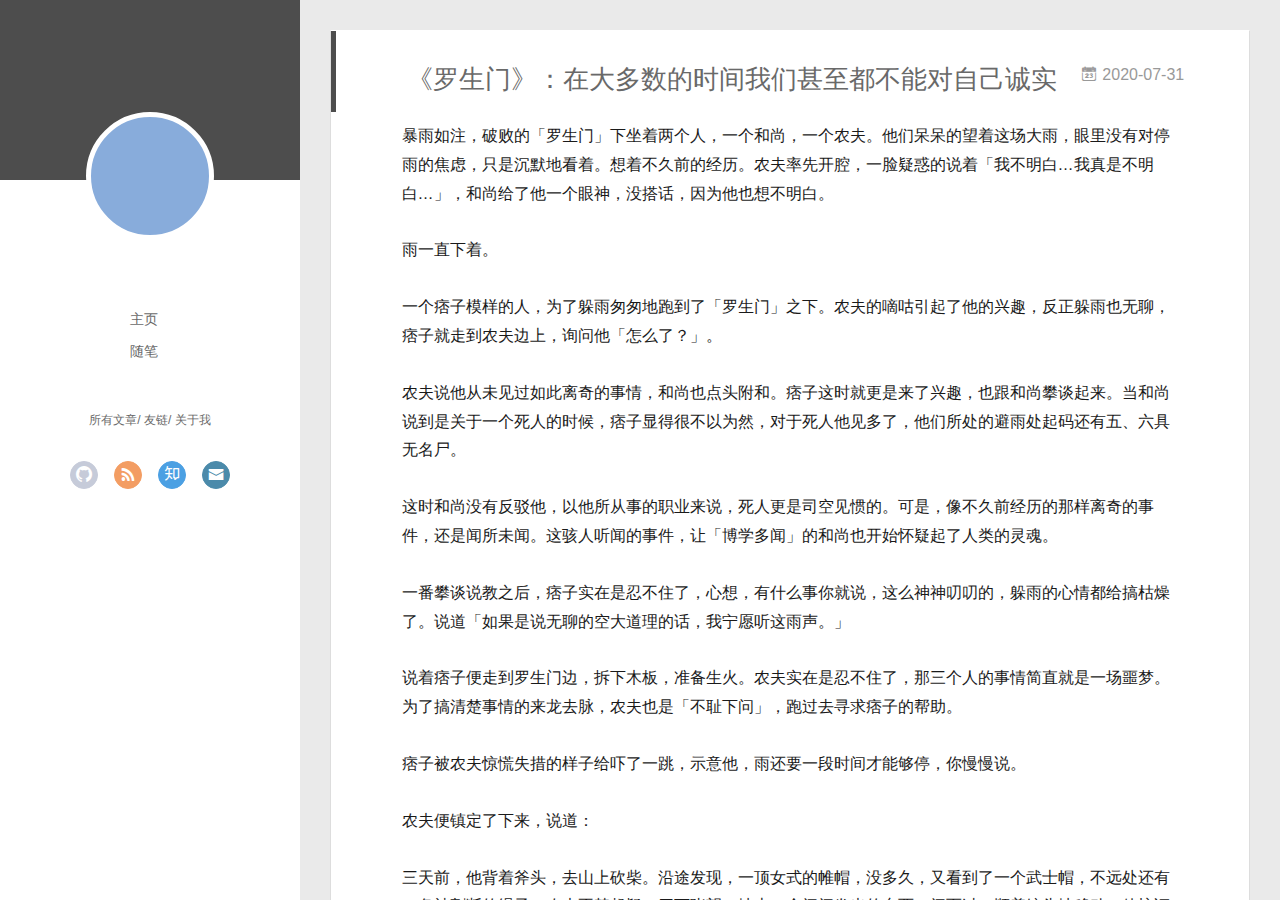
==== commit 962b3bef: "Site updated: 2020-07-31 12:43:05" ====
--- a/index.html
+++ b/index.html
@@ -79,11 +79,11 @@
 				
 					<a class="github" target="_blank" href="#" title="github"><i class="icon-github"></i></a>
 		        
-					<a class="weibo" target="_blank" href="#" title="weibo"><i class="icon-weibo"></i></a>
-		        
 					<a class="rss" target="_blank" href="#" title="rss"><i class="icon-rss"></i></a>
 		        
-					<a class="zhihu" target="_blank" href="#" title="zhihu"><i class="icon-zhihu"></i></a>
+					<a class="zhihu" target="_blank" href="https://www.zhihu.com/people/wang-xiao-da-34-25" title="zhihu"><i class="icon-zhihu"></i></a>
+		        
+					<a class="mail" target="_blank" href="mailto:274929631@qq.com" title="mail"><i class="icon-mail"></i></a>
 		        
 			</div>
 		</nav>
@@ -120,11 +120,11 @@
 					
 						<a class="github" target="_blank" href="#" title="github"><i class="icon-github"></i></a>
 			        
-						<a class="weibo" target="_blank" href="#" title="weibo"><i class="icon-weibo"></i></a>
-			        
 						<a class="rss" target="_blank" href="#" title="rss"><i class="icon-rss"></i></a>
 			        
-						<a class="zhihu" target="_blank" href="#" title="zhihu"><i class="icon-zhihu"></i></a>
+						<a class="zhihu" target="_blank" href="https://www.zhihu.com/people/wang-xiao-da-34-25" title="zhihu"><i class="icon-zhihu"></i></a>
+			        
+						<a class="mail" target="_blank" href="mailto:274929631@qq.com" title="mail"><i class="icon-mail"></i></a>
 			        
 				</div>
 			</nav>
@@ -494,27 +494,27 @@
         <ul class="search-ul">
           
             <li class="search-li">
-              <a href="http://localhost:4000/" target="_blank" class="search-title"><i class="icon-quo-left icon"></i>友情链接1</a>
+              <a href="http://localhost:5000/" target="_blank" class="search-title"><i class="icon-quo-left icon"></i>友情链接1</a>
             </li>
           
             <li class="search-li">
-              <a href="http://localhost:4000/" target="_blank" class="search-title"><i class="icon-quo-left icon"></i>友情链接2</a>
+              <a href="http://localhost:5000/" target="_blank" class="search-title"><i class="icon-quo-left icon"></i>友情链接2</a>
             </li>
           
             <li class="search-li">
-              <a href="http://localhost:4000/" target="_blank" class="search-title"><i class="icon-quo-left icon"></i>友情链接3</a>
+              <a href="http://localhost:5000/" target="_blank" class="search-title"><i class="icon-quo-left icon"></i>友情链接3</a>
             </li>
           
             <li class="search-li">
-              <a href="http://localhost:4000/" target="_blank" class="search-title"><i class="icon-quo-left icon"></i>友情链接4</a>
+              <a href="http://localhost:5000/" target="_blank" class="search-title"><i class="icon-quo-left icon"></i>友情链接4</a>
             </li>
           
             <li class="search-li">
-              <a href="http://localhost:4000/" target="_blank" class="search-title"><i class="icon-quo-left icon"></i>友情链接5</a>
+              <a href="http://localhost:5000/" target="_blank" class="search-title"><i class="icon-quo-left icon"></i>友情链接5</a>
             </li>
           
             <li class="search-li">
-              <a href="http://localhost:4000/" target="_blank" class="search-title"><i class="icon-quo-left icon"></i>友情链接6</a>
+              <a href="http://localhost:5000/" target="_blank" class="search-title"><i class="icon-quo-left icon"></i>友情链接6</a>
             </li>
           
         </ul>
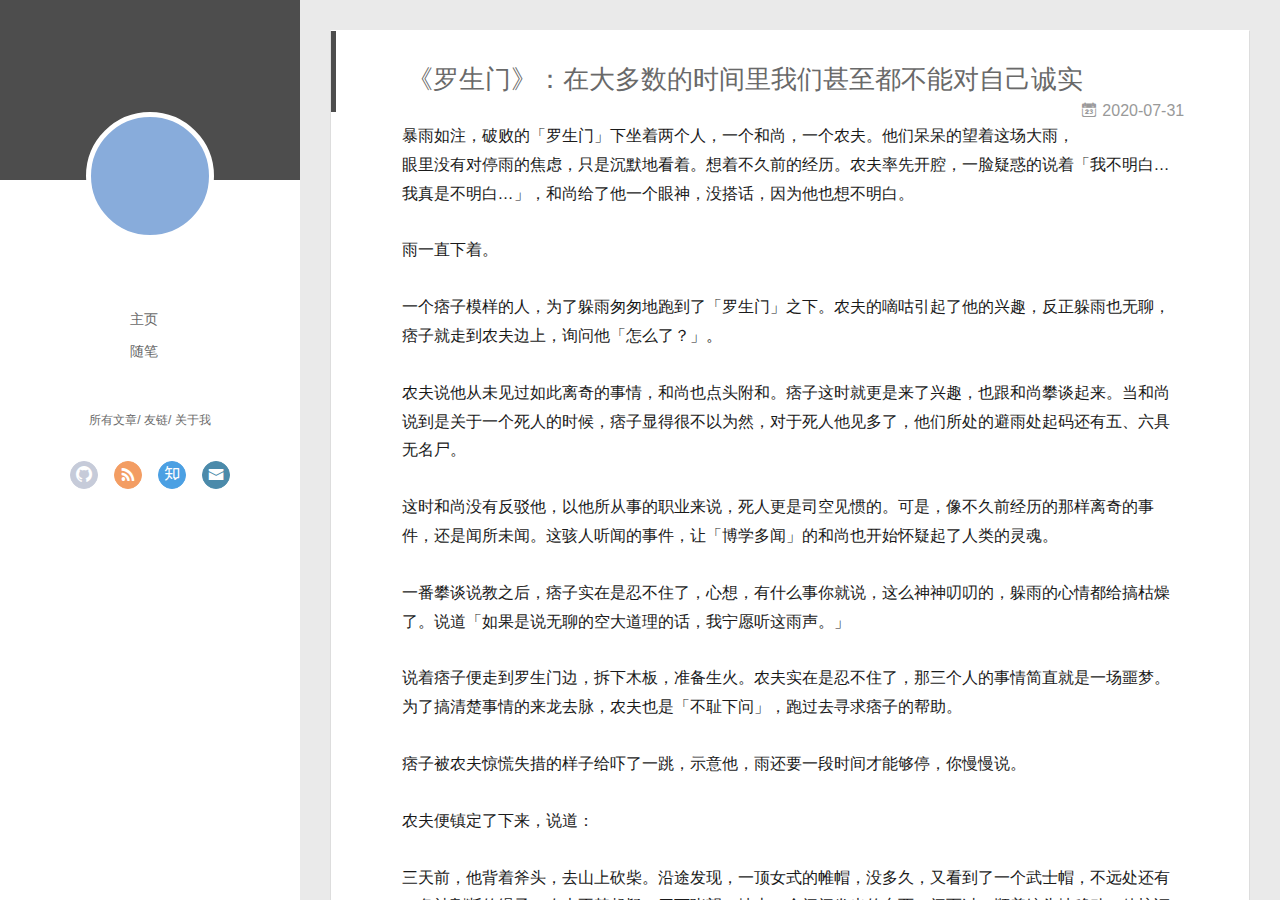
==== commit 7b995c7c: "Site updated: 2020-07-31 13:04:03" ====
--- a/index.html
+++ b/index.html
@@ -152,27 +152,30 @@
           <div id="js-content" class="content-ll">
             
   
-    <article id="post-Untitled" class="article article-type-post  article-index" itemscope itemprop="blogPost">
+    <article id="post-《罗生门》：在大多数的时间里我们甚至都不能对自己诚实" class="article article-type-post  article-index" itemscope itemprop="blogPost">
   <div class="article-inner">
     
       <header class="article-header">
         
   
     <h1 itemprop="name">
-      <a class="article-title" href="/2020/07/31/Untitled/">《罗生门》：在大多数的时间我们甚至都不能对自己诚实</a>
+      <a class="article-title" href="/2020/07/31/%E3%80%8A%E7%BD%97%E7%94%9F%E9%97%A8%E3%80%8B%EF%BC%9A%E5%9C%A8%E5%A4%A7%E5%A4%9A%E6%95%B0%E7%9A%84%E6%97%B6%E9%97%B4%E9%87%8C%E6%88%91%E4%BB%AC%E7%94%9A%E8%87%B3%E9%83%BD%E4%B8%8D%E8%83%BD%E5%AF%B9%E8%87%AA%E5%B7%B1%E8%AF%9A%E5%AE%9E/">《罗生门》：在大多数的时间里我们甚至都不能对自己诚实</a>
     </h1>
   
 
         
-        <a href="/2020/07/31/Untitled/" class="archive-article-date">
-  	<time datetime="2020-07-31T02:17:00.000Z" itemprop="datePublished"><i class="icon-calendar icon"></i>2020-07-31</time>
+        <a href="/2020/07/31/%E3%80%8A%E7%BD%97%E7%94%9F%E9%97%A8%E3%80%8B%EF%BC%9A%E5%9C%A8%E5%A4%A7%E5%A4%9A%E6%95%B0%E7%9A%84%E6%97%B6%E9%97%B4%E9%87%8C%E6%88%91%E4%BB%AC%E7%94%9A%E8%87%B3%E9%83%BD%E4%B8%8D%E8%83%BD%E5%AF%B9%E8%87%AA%E5%B7%B1%E8%AF%9A%E5%AE%9E/" class="archive-article-date">
+  	<time datetime="2020-07-31T05:00:51.000Z" itemprop="datePublished"><i class="icon-calendar icon"></i>2020-07-31</time>
 </a>
         
       </header>
     
     <div class="article-entry" itemprop="articleBody">
       
-        <p>暴雨如注，破败的「罗生门」下坐着两个人，一个和尚，一个农夫。他们呆呆的望着这场大雨，眼里没有对停雨的焦虑，只是沉默地看着。想着不久前的经历。农夫率先开腔，一脸疑惑的说着「我不明白…我真是不明白…」，和尚给了他一个眼神，没搭话，因为他也想不明白。</p>
+        <a id="more"></a>
+
+
+<p>暴雨如注，破败的「罗生门」下坐着两个人，一个和尚，一个农夫。他们呆呆的望着这场大雨，眼里没有对停雨的焦虑，只是沉默地看着。想着不久前的经历。农夫率先开腔，一脸疑惑的说着「我不明白…我真是不明白…」，和尚给了他一个眼神，没搭话，因为他也想不明白。</p>
 <p>雨一直下着。</p>
 <p>一个痞子模样的人，为了躲雨匆匆地跑到了「罗生门」之下。农夫的嘀咕引起了他的兴趣，反正躲雨也无聊，痞子就走到农夫边上，询问他「怎么了？」。</p>
 <p>农夫说他从未见过如此离奇的事情，和尚也点头附和。痞子这时就更是来了兴趣，也跟和尚攀谈起来。当和尚说到是关于一个死人的时候，痞子显得很不以为然，对于死人他见多了，他们所处的避雨处起码还有五、六具无名尸。</p>
@@ -233,21 +236,10 @@
       
       
       
-	<div class="article-category tagcloud">
-		<i class="icon-book icon"></i>
-		<ul class="article-tag-list">
-			 
-        		<li class="article-tag-list-item">
-        			<a href="/categories/影评//" class="article-tag-list-link color3">影评</a>
-        		</li>
-      		
-		</ul>
-	</div>
-
 
       
         <p class="article-more-link">
-          <a class="article-more-a" href="/2020/07/31/Untitled/">展开全文 >></a>
+          <a class="article-more-a" href="/2020/07/31/%E3%80%8A%E7%BD%97%E7%94%9F%E9%97%A8%E3%80%8B%EF%BC%9A%E5%9C%A8%E5%A4%A7%E5%A4%9A%E6%95%B0%E7%9A%84%E6%97%B6%E9%97%B4%E9%87%8C%E6%88%91%E4%BB%AC%E7%94%9A%E8%87%B3%E9%83%BD%E4%B8%8D%E8%83%BD%E5%AF%B9%E8%87%AA%E5%B7%B1%E8%AF%9A%E5%AE%9E/">展开全文 >></a>
         </p>
       
 
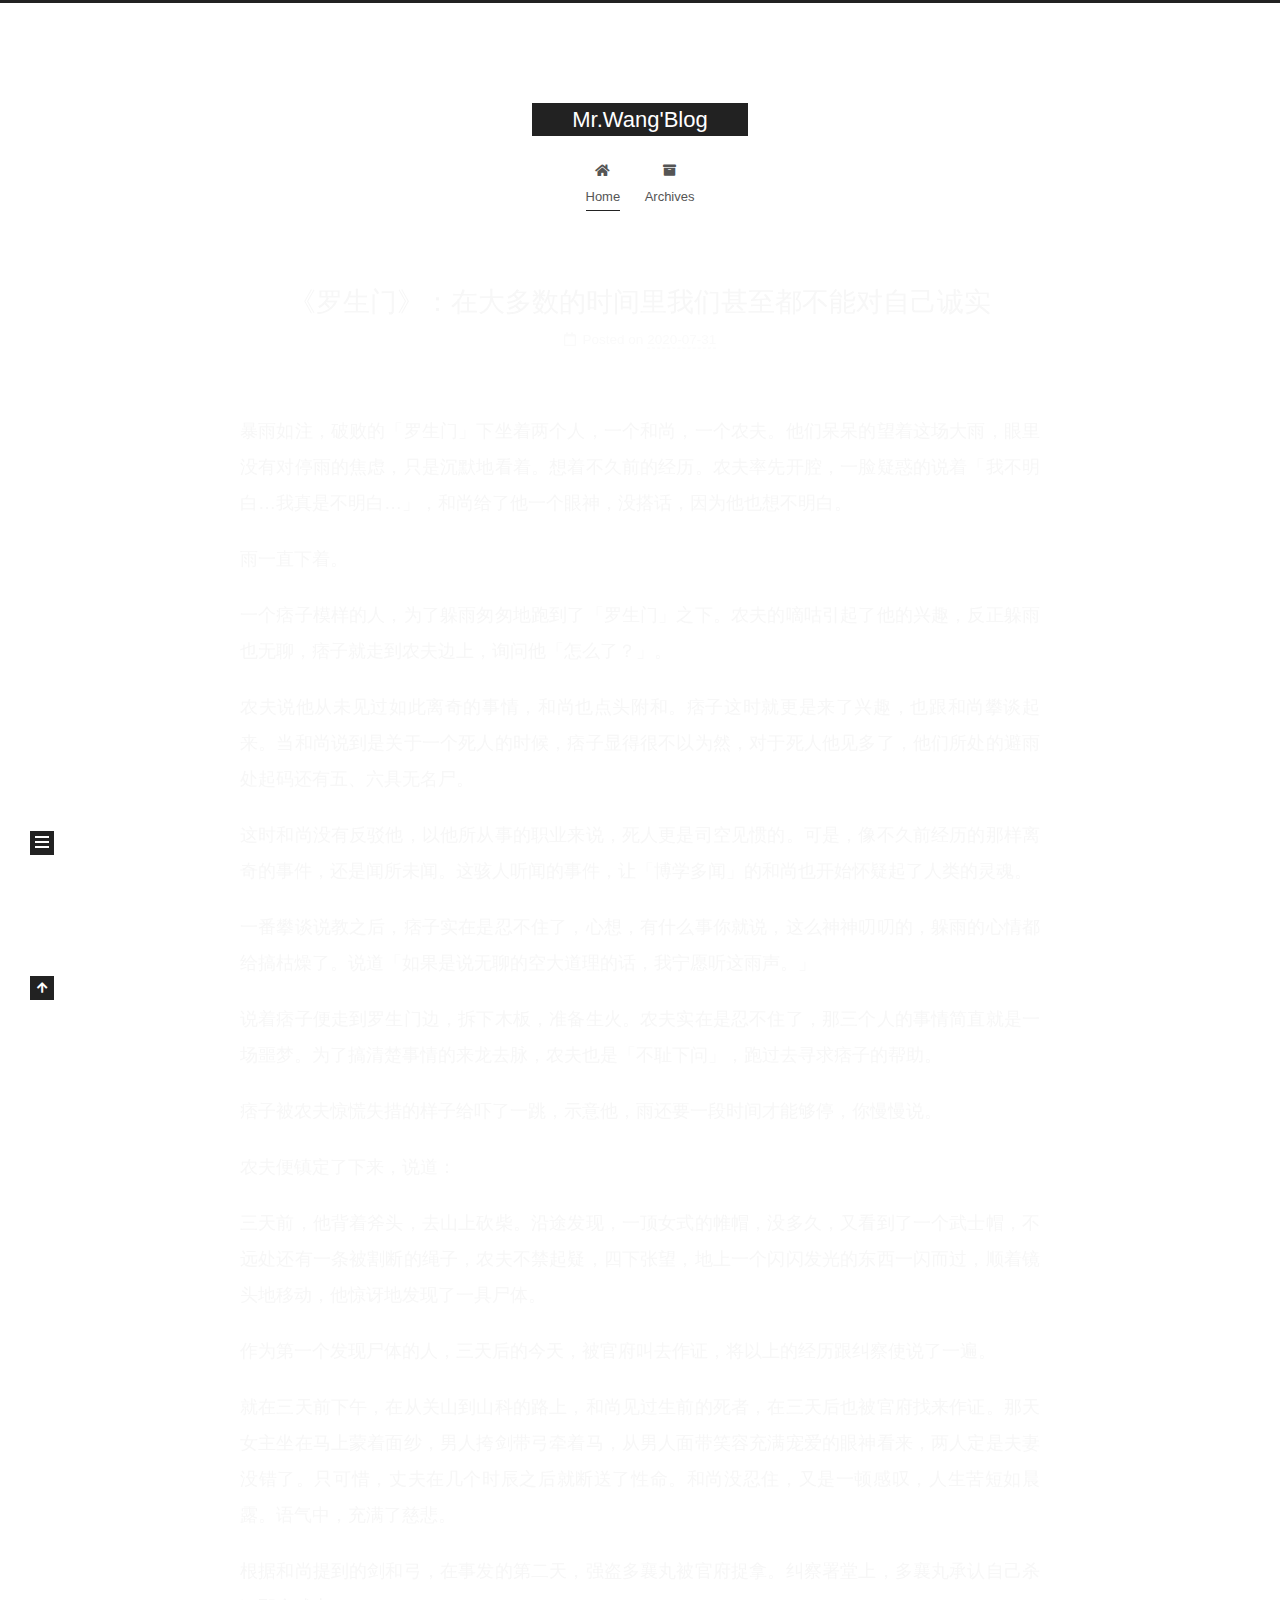
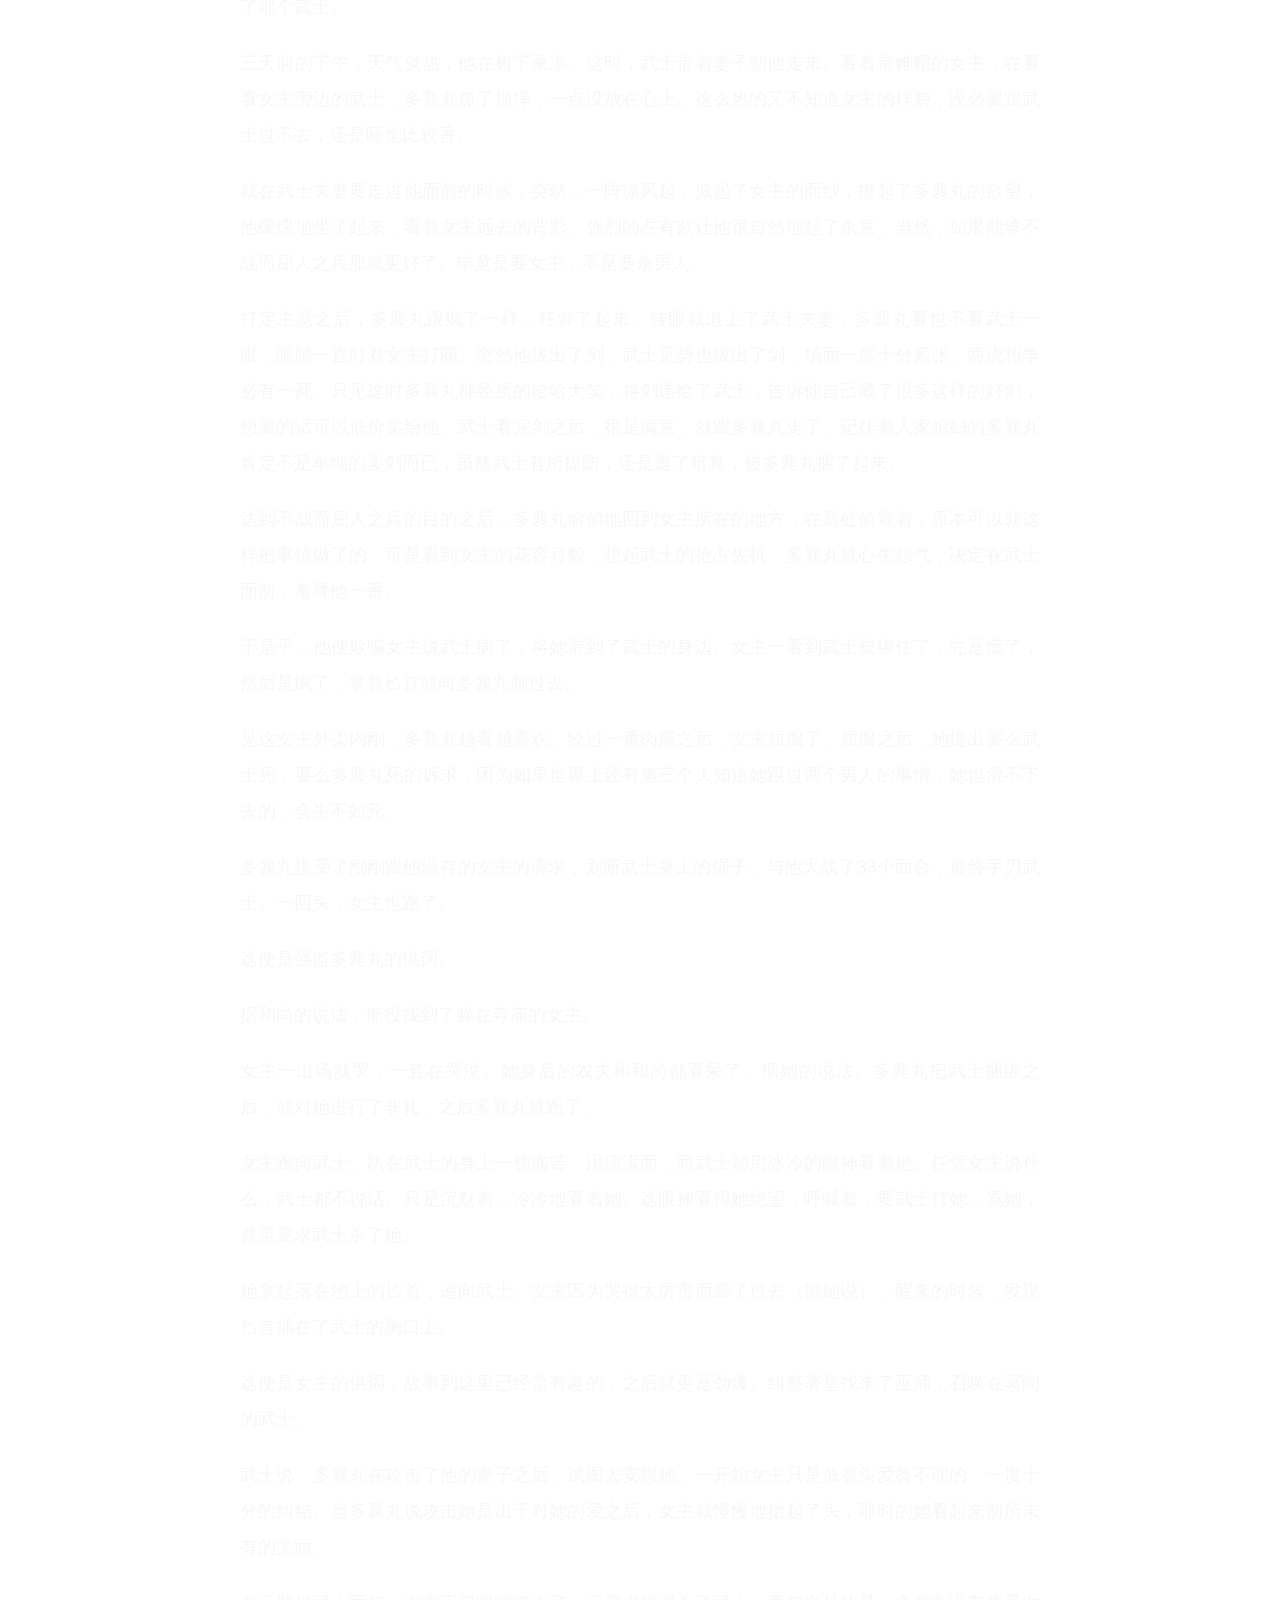
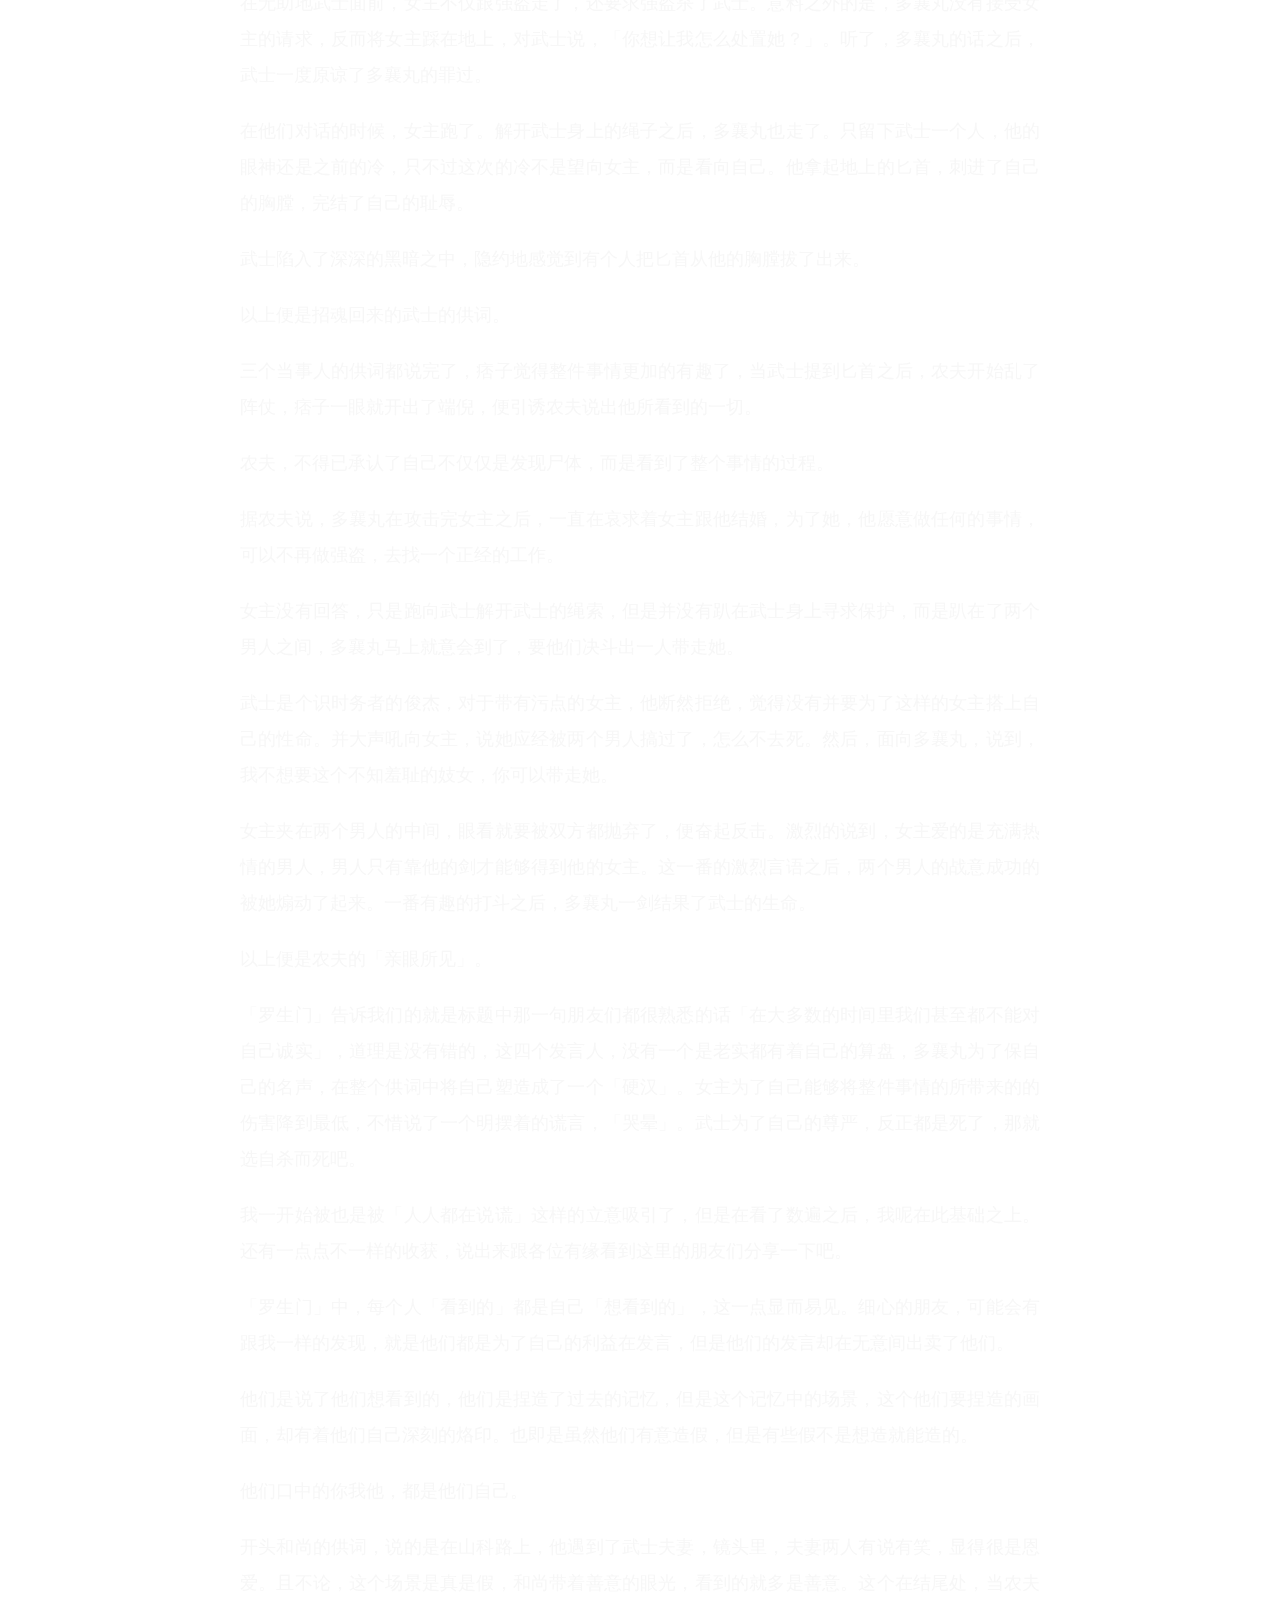
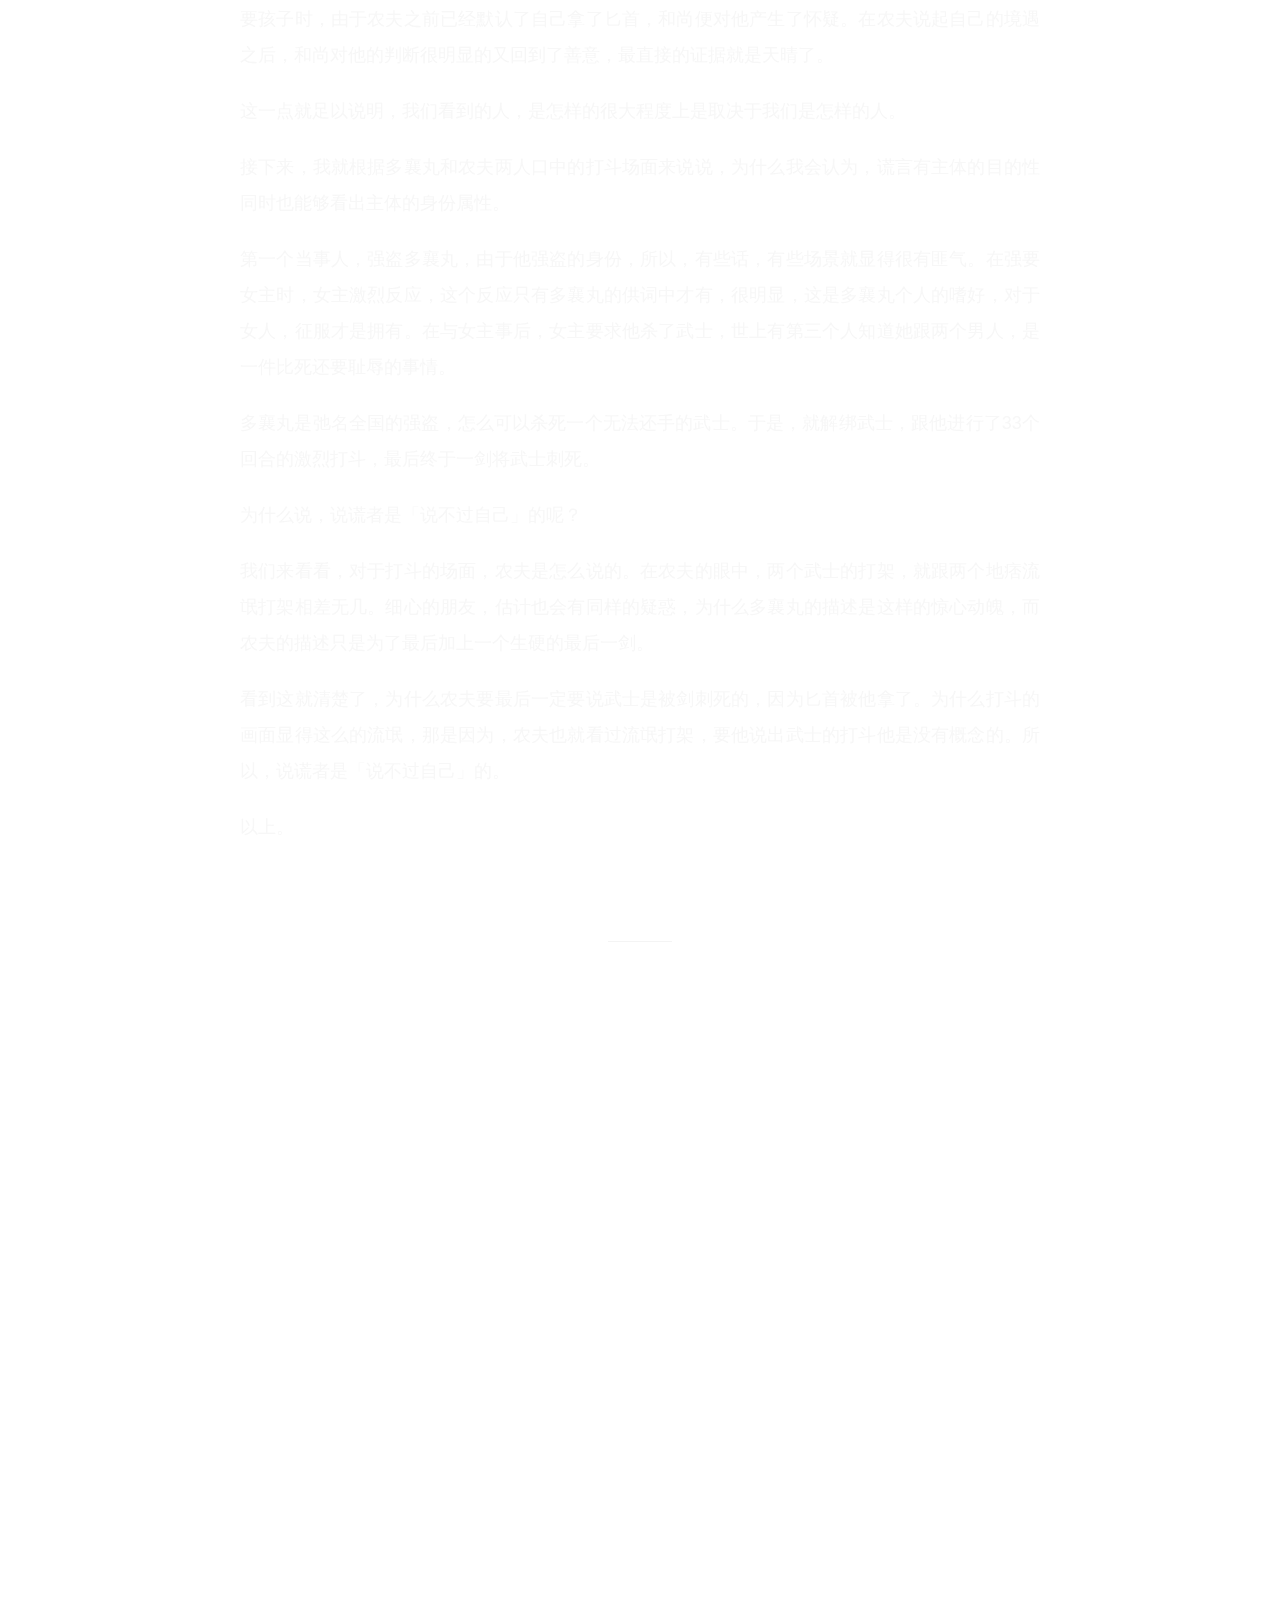
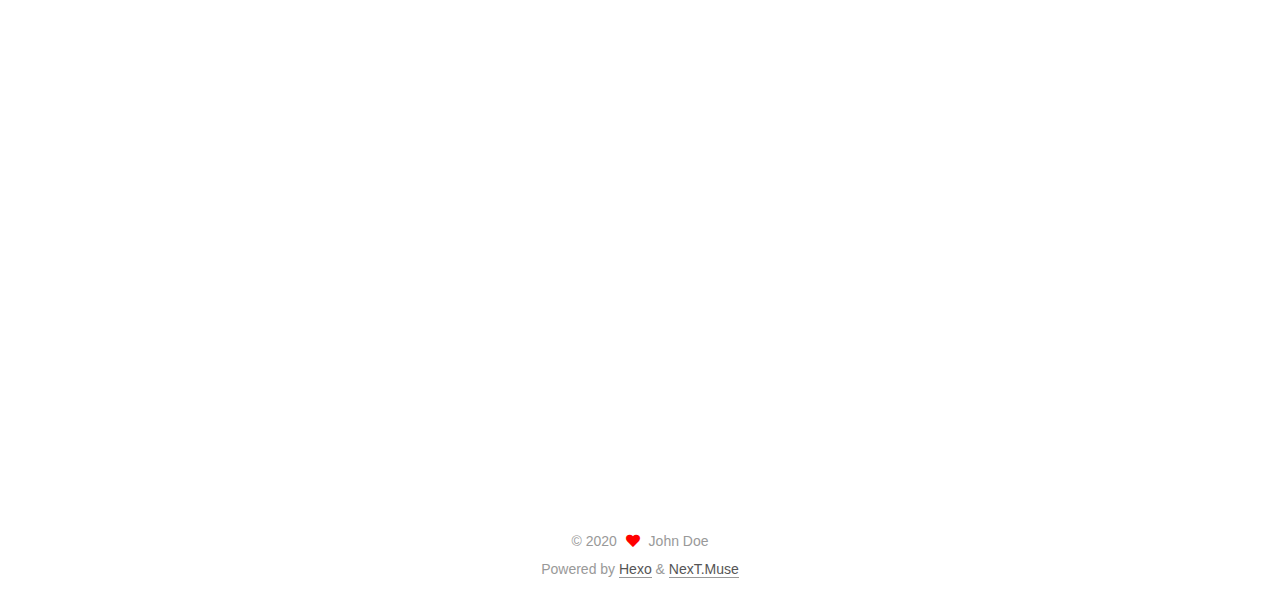
==== commit 5a2a4030: "Site updated: 2020-08-08 18:27:21" ====
--- a/index.html
+++ b/index.html
@@ -1,13 +1,25 @@
 <!DOCTYPE html>
-<html>
+<html lang="en">
 <head>
-  <meta charset="utf-8">
-  
-  <meta name="renderer" content="webkit">
-  <meta http-equiv="X-UA-Compatible" content="IE=edge" >
-  <link rel="dns-prefetch" href="http://yoursite.com">
-  <title>Mr.Wang&#39;Blog</title>
-  <meta name="viewport" content="width=device-width, initial-scale=1, maximum-scale=1">
+  <meta charset="UTF-8">
+<meta name="viewport" content="width=device-width, initial-scale=1, maximum-scale=2">
+<meta name="theme-color" content="#222">
+<meta name="generator" content="Hexo 5.0.0">
+  <link rel="apple-touch-icon" sizes="180x180" href="/images/apple-touch-icon-next.png">
+  <link rel="icon" type="image/png" sizes="32x32" href="/images/favicon-32x32-next.png">
+  <link rel="icon" type="image/png" sizes="16x16" href="/images/favicon-16x16-next.png">
+  <link rel="mask-icon" href="/images/logo.svg" color="#222">
+
+<link rel="stylesheet" href="/css/main.css">
+
+
+<link rel="stylesheet" href="/lib/font-awesome/css/all.min.css">
+
+<script id="hexo-configurations">
+    var NexT = window.NexT || {};
+    var CONFIG = {"hostname":"yoursite.com","root":"/","scheme":"Muse","version":"7.8.0","exturl":false,"sidebar":{"position":"left","display":"post","padding":18,"offset":12,"onmobile":false},"copycode":{"enable":false,"show_result":false,"style":null},"back2top":{"enable":true,"sidebar":false,"scrollpercent":false},"bookmark":{"enable":false,"color":"#222","save":"auto"},"fancybox":false,"mediumzoom":false,"lazyload":false,"pangu":false,"comments":{"style":"tabs","active":null,"storage":true,"lazyload":false,"nav":null},"algolia":{"hits":{"per_page":10},"labels":{"input_placeholder":"Search for Posts","hits_empty":"We didn't find any results for the search: ${query}","hits_stats":"${hits} results found in ${time} ms"}},"localsearch":{"enable":false,"trigger":"auto","top_n_per_article":1,"unescape":false,"preload":false},"motion":{"enable":true,"async":false,"transition":{"post_block":"fadeIn","post_header":"slideDownIn","post_body":"slideDownIn","coll_header":"slideLeftIn","sidebar":"slideUpIn"}}};
+  </script>
+
   <meta property="og:type" content="website">
 <meta property="og:title" content="Mr.Wang&#39;Blog">
 <meta property="og:url" content="http://yoursite.com/index.html">
@@ -15,164 +27,164 @@
 <meta property="og:locale" content="en_US">
 <meta property="article:author" content="John Doe">
 <meta name="twitter:card" content="summary">
-  
-    <link rel="alternative" href="/atom.xml" title="Mr.Wang&#39;Blog" type="application/atom+xml">
-  
-  
-    <link rel="icon" href="/favicon.png">
-  
-  <link rel="stylesheet" type="text/css" href="/./main.0cf68a.css">
-  <style type="text/css">
-  
-    #container.show {
-      background: linear-gradient(200deg,#a0cfe4,#e8c37e);
-    }
+
+<link rel="canonical" href="http://yoursite.com/">
+
+
+<script id="page-configurations">
+  // https://hexo.io/docs/variables.html
+  CONFIG.page = {
+    sidebar: "",
+    isHome : true,
+    isPost : false,
+    lang   : 'en'
+  };
+</script>
+
+  <title>Mr.Wang'Blog</title>
+  
+
+
+
+
+
+
+  <noscript>
+  <style>
+  .use-motion .brand,
+  .use-motion .menu-item,
+  .sidebar-inner,
+  .use-motion .post-block,
+  .use-motion .pagination,
+  .use-motion .comments,
+  .use-motion .post-header,
+  .use-motion .post-body,
+  .use-motion .collection-header { opacity: initial; }
+
+  .use-motion .site-title,
+  .use-motion .site-subtitle {
+    opacity: initial;
+    top: initial;
+  }
+
+  .use-motion .logo-line-before i { left: initial; }
+  .use-motion .logo-line-after i { right: initial; }
   </style>
-  
-
-  
-
-<meta name="generator" content="Hexo 5.0.0"></head>
-
-<body>
-  <div id="container" q-class="show:isCtnShow">
-    <canvas id="anm-canvas" class="anm-canvas"></canvas>
-    <div class="left-col" q-class="show:isShow">
-      
-<div class="overlay" style="background: #4d4d4d"></div>
-<div class="intrude-less">
-	<header id="header" class="inner">
-		<a href="/" class="profilepic">
-			<img src="" class="js-avatar">
-		</a>
-		<hgroup>
-		  <h1 class="header-author"><a href="/"></a></h1>
-		</hgroup>
-		
-
-		<nav class="header-menu">
-			<ul>
-			
-				<li><a href="/">主页</a></li>
-	        
-				<li><a href="/tags/%E9%9A%8F%E7%AC%94/">随笔</a></li>
-	        
-			</ul>
-		</nav>
-		<nav class="header-smart-menu">
-    		
-    			
-    			<a q-on="click: openSlider(e, 'innerArchive')" href="javascript:void(0)">所有文章</a>
-    			
+</noscript>
+
+</head>
+
+<body itemscope itemtype="http://schema.org/WebPage">
+  <div class="container use-motion">
+    <div class="headband"></div>
+
+    <header class="header" itemscope itemtype="http://schema.org/WPHeader">
+      <div class="header-inner"><div class="site-brand-container">
+  <div class="site-nav-toggle">
+    <div class="toggle" aria-label="Toggle navigation bar">
+      <span class="toggle-line toggle-line-first"></span>
+      <span class="toggle-line toggle-line-middle"></span>
+      <span class="toggle-line toggle-line-last"></span>
+    </div>
+  </div>
+
+  <div class="site-meta">
+
+    <a href="/" class="brand" rel="start">
+      <span class="logo-line-before"><i></i></span>
+      <h1 class="site-title">Mr.Wang'Blog</h1>
+      <span class="logo-line-after"><i></i></span>
+    </a>
+  </div>
+
+  <div class="site-nav-right">
+    <div class="toggle popup-trigger">
+    </div>
+  </div>
+</div>
+
+
+
+
+<nav class="site-nav">
+  <ul id="menu" class="main-menu menu">
+        <li class="menu-item menu-item-home">
+
+    <a href="/" rel="section"><i class="fa fa-home fa-fw"></i>Home</a>
+
+  </li>
+        <li class="menu-item menu-item-archives">
+
+    <a href="/archives/" rel="section"><i class="fa fa-archive fa-fw"></i>Archives</a>
+
+  </li>
+  </ul>
+</nav>
+
+
+
+
+</div>
+    </header>
+
+    
+  <div class="back-to-top">
+    <i class="fa fa-arrow-up"></i>
+    <span>0%</span>
+  </div>
+
+
+    <main class="main">
+      <div class="main-inner">
+        <div class="content-wrap">
+          
+
+          <div class="content index posts-expand">
             
-    			
-    			<a q-on="click: openSlider(e, 'friends')" href="javascript:void(0)">友链</a>
-    			
-            
-    			
-    			<a q-on="click: openSlider(e, 'aboutme')" href="javascript:void(0)">关于我</a>
-    			
-            
-		</nav>
-		<nav class="header-nav">
-			<div class="social">
-				
-					<a class="github" target="_blank" href="#" title="github"><i class="icon-github"></i></a>
-		        
-					<a class="rss" target="_blank" href="#" title="rss"><i class="icon-rss"></i></a>
-		        
-					<a class="zhihu" target="_blank" href="https://www.zhihu.com/people/wang-xiao-da-34-25" title="zhihu"><i class="icon-zhihu"></i></a>
-		        
-					<a class="mail" target="_blank" href="mailto:274929631@qq.com" title="mail"><i class="icon-mail"></i></a>
-		        
-			</div>
-		</nav>
-	</header>		
-</div>
-
-    </div>
-    <div class="mid-col" q-class="show:isShow,hide:isShow|isFalse">
-      
-<nav id="mobile-nav">
-  	<div class="overlay js-overlay" style="background: #4d4d4d"></div>
-	<div class="btnctn js-mobile-btnctn">
-  		<div class="slider-trigger list" q-on="click: openSlider(e)"><i class="icon icon-sort"></i></div>
-	</div>
-	<div class="intrude-less">
-		<header id="header" class="inner">
-			<div class="profilepic">
-				<img src="" class="js-avatar">
-			</div>
-			<hgroup>
-			  <h1 class="header-author js-header-author"></h1>
-			</hgroup>
-			
-			
-			
-				
-			
-				
-			
-			
-			
-			<nav class="header-nav">
-				<div class="social">
-					
-						<a class="github" target="_blank" href="#" title="github"><i class="icon-github"></i></a>
-			        
-						<a class="rss" target="_blank" href="#" title="rss"><i class="icon-rss"></i></a>
-			        
-						<a class="zhihu" target="_blank" href="https://www.zhihu.com/people/wang-xiao-da-34-25" title="zhihu"><i class="icon-zhihu"></i></a>
-			        
-						<a class="mail" target="_blank" href="mailto:274929631@qq.com" title="mail"><i class="icon-mail"></i></a>
-			        
-				</div>
-			</nav>
-
-			<nav class="header-menu js-header-menu">
-				<ul style="width: 50%">
-				
-				
-					<li style="width: 50%"><a href="/">主页</a></li>
-		        
-					<li style="width: 50%"><a href="/tags/%E9%9A%8F%E7%AC%94/">随笔</a></li>
-		        
-				</ul>
-			</nav>
-		</header>				
-	</div>
-	<div class="mobile-mask" style="display:none" q-show="isShow"></div>
-</nav>
-
-      <div id="wrapper" class="body-wrap">
-        <div class="menu-l">
-          <div class="canvas-wrap">
-            <canvas data-colors="#eaeaea" data-sectionHeight="100" data-contentId="js-content" id="myCanvas1" class="anm-canvas"></canvas>
-          </div>
-          <div id="js-content" class="content-ll">
-            
-  
-    <article id="post-《罗生门》：在大多数的时间里我们甚至都不能对自己诚实" class="article article-type-post  article-index" itemscope itemprop="blogPost">
-  <div class="article-inner">
-    
-      <header class="article-header">
-        
-  
-    <h1 itemprop="name">
-      <a class="article-title" href="/2020/07/31/%E3%80%8A%E7%BD%97%E7%94%9F%E9%97%A8%E3%80%8B%EF%BC%9A%E5%9C%A8%E5%A4%A7%E5%A4%9A%E6%95%B0%E7%9A%84%E6%97%B6%E9%97%B4%E9%87%8C%E6%88%91%E4%BB%AC%E7%94%9A%E8%87%B3%E9%83%BD%E4%B8%8D%E8%83%BD%E5%AF%B9%E8%87%AA%E5%B7%B1%E8%AF%9A%E5%AE%9E/">《罗生门》：在大多数的时间里我们甚至都不能对自己诚实</a>
-    </h1>
-  
-
-        
-        <a href="/2020/07/31/%E3%80%8A%E7%BD%97%E7%94%9F%E9%97%A8%E3%80%8B%EF%BC%9A%E5%9C%A8%E5%A4%A7%E5%A4%9A%E6%95%B0%E7%9A%84%E6%97%B6%E9%97%B4%E9%87%8C%E6%88%91%E4%BB%AC%E7%94%9A%E8%87%B3%E9%83%BD%E4%B8%8D%E8%83%BD%E5%AF%B9%E8%87%AA%E5%B7%B1%E8%AF%9A%E5%AE%9E/" class="archive-article-date">
-  	<time datetime="2020-07-31T05:00:51.000Z" itemprop="datePublished"><i class="icon-calendar icon"></i>2020-07-31</time>
-</a>
-        
+      
+  
+  
+  <article itemscope itemtype="http://schema.org/Article" class="post-block" lang="en">
+    <link itemprop="mainEntityOfPage" href="http://yoursite.com/2020/07/31/%E3%80%8A%E7%BD%97%E7%94%9F%E9%97%A8%E3%80%8B%EF%BC%9A%E5%9C%A8%E5%A4%A7%E5%A4%9A%E6%95%B0%E7%9A%84%E6%97%B6%E9%97%B4%E9%87%8C%E6%88%91%E4%BB%AC%E7%94%9A%E8%87%B3%E9%83%BD%E4%B8%8D%E8%83%BD%E5%AF%B9%E8%87%AA%E5%B7%B1%E8%AF%9A%E5%AE%9E/">
+
+    <span hidden itemprop="author" itemscope itemtype="http://schema.org/Person">
+      <meta itemprop="image" content="/images/avatar.gif">
+      <meta itemprop="name" content="John Doe">
+      <meta itemprop="description" content="">
+    </span>
+
+    <span hidden itemprop="publisher" itemscope itemtype="http://schema.org/Organization">
+      <meta itemprop="name" content="Mr.Wang'Blog">
+    </span>
+      <header class="post-header">
+        <h2 class="post-title" itemprop="name headline">
+          
+            <a href="/2020/07/31/%E3%80%8A%E7%BD%97%E7%94%9F%E9%97%A8%E3%80%8B%EF%BC%9A%E5%9C%A8%E5%A4%A7%E5%A4%9A%E6%95%B0%E7%9A%84%E6%97%B6%E9%97%B4%E9%87%8C%E6%88%91%E4%BB%AC%E7%94%9A%E8%87%B3%E9%83%BD%E4%B8%8D%E8%83%BD%E5%AF%B9%E8%87%AA%E5%B7%B1%E8%AF%9A%E5%AE%9E/" class="post-title-link" itemprop="url">《罗生门》：在大多数的时间里我们甚至都不能对自己诚实</a>
+        </h2>
+
+        <div class="post-meta">
+            <span class="post-meta-item">
+              <span class="post-meta-item-icon">
+                <i class="far fa-calendar"></i>
+              </span>
+              <span class="post-meta-item-text">Posted on</span>
+              
+
+              <time title="Created: 2020-07-31 13:00:51 / Modified: 13:01:58" itemprop="dateCreated datePublished" datetime="2020-07-31T13:00:51+08:00">2020-07-31</time>
+            </span>
+
+          
+
+        </div>
       </header>
-    
-    <div class="article-entry" itemprop="articleBody">
-      
-        <a id="more"></a>
+
+    
+    
+    
+    <div class="post-body" itemprop="articleBody">
+
+      
+          <a id="more"></a>
 
 
 <p>暴雨如注，破败的「罗生门」下坐着两个人，一个和尚，一个农夫。他们呆呆的望着这场大雨，眼里没有对停雨的焦虑，只是沉默地看着。想着不久前的经历。农夫率先开腔，一脸疑惑的说着「我不明白…我真是不明白…」，和尚给了他一个眼神，没搭话，因为他也想不明白。</p>
@@ -229,67 +241,63 @@
 <p>以上。</p>
 
       
-
-      
     </div>
-    <div class="article-info article-info-index">
-      
-      
-      
-
-      
-        <p class="article-more-link">
-          <a class="article-more-a" href="/2020/07/31/%E3%80%8A%E7%BD%97%E7%94%9F%E9%97%A8%E3%80%8B%EF%BC%9A%E5%9C%A8%E5%A4%A7%E5%A4%9A%E6%95%B0%E7%9A%84%E6%97%B6%E9%97%B4%E9%87%8C%E6%88%91%E4%BB%AC%E7%94%9A%E8%87%B3%E9%83%BD%E4%B8%8D%E8%83%BD%E5%AF%B9%E8%87%AA%E5%B7%B1%E8%AF%9A%E5%AE%9E/">展开全文 >></a>
-        </p>
-      
-
-      
-      <div class="clearfix"></div>
-    </div>
-  </div>
-</article>
-
-<aside class="wrap-side-operation">
-    <div class="mod-side-operation">
-        
-        <div class="jump-container" id="js-jump-container" style="display:none;">
-            <a href="javascript:void(0)" class="mod-side-operation__jump-to-top">
-                <i class="icon-font icon-back"></i>
-            </a>
-            <div id="js-jump-plan-container" class="jump-plan-container" style="top: -11px;">
-                <i class="icon-font icon-plane jump-plane"></i>
-            </div>
+
+    
+    
+    
+      <footer class="post-footer">
+        <div class="post-eof"></div>
+      </footer>
+  </article>
+  
+  
+  
+
+      
+  
+  
+  <article itemscope itemtype="http://schema.org/Article" class="post-block" lang="en">
+    <link itemprop="mainEntityOfPage" href="http://yoursite.com/2020/07/29/hello-world/">
+
+    <span hidden itemprop="author" itemscope itemtype="http://schema.org/Person">
+      <meta itemprop="image" content="/images/avatar.gif">
+      <meta itemprop="name" content="John Doe">
+      <meta itemprop="description" content="">
+    </span>
+
+    <span hidden itemprop="publisher" itemscope itemtype="http://schema.org/Organization">
+      <meta itemprop="name" content="Mr.Wang'Blog">
+    </span>
+      <header class="post-header">
+        <h2 class="post-title" itemprop="name headline">
+          
+            <a href="/2020/07/29/hello-world/" class="post-title-link" itemprop="url">你好，世界！</a>
+        </h2>
+
+        <div class="post-meta">
+            <span class="post-meta-item">
+              <span class="post-meta-item-icon">
+                <i class="far fa-calendar"></i>
+              </span>
+              <span class="post-meta-item-text">Posted on</span>
+              
+
+              <time title="Created: 2020-07-29 22:01:24 / Modified: 22:21:50" itemprop="dateCreated datePublished" datetime="2020-07-29T22:01:24+08:00">2020-07-29</time>
+            </span>
+
+          
+
         </div>
-        
-        
-    </div>
-</aside>
-
-
-
-
-  
-    <article id="post-hello-world" class="article article-type-post  article-index" itemscope itemprop="blogPost">
-  <div class="article-inner">
-    
-      <header class="article-header">
-        
-  
-    <h1 itemprop="name">
-      <a class="article-title" href="/2020/07/29/hello-world/">你好，世界！</a>
-    </h1>
-  
-
-        
-        <a href="/2020/07/29/hello-world/" class="archive-article-date">
-  	<time datetime="2020-07-29T14:01:24.849Z" itemprop="datePublished"><i class="icon-calendar icon"></i>2020-07-29</time>
-</a>
-        
       </header>
-    
-    <div class="article-entry" itemprop="articleBody">
-      
-        <p>Welcome to <a target="_blank" rel="noopener" href="https://hexo.io/">Hexo</a>! This is your very first post. Check <a target="_blank" rel="noopener" href="https://hexo.io/docs/">documentation</a> for more info. If you get any problems when using Hexo, you can find the answer in <a target="_blank" rel="noopener" href="https://hexo.io/docs/troubleshooting.html">troubleshooting</a> or you can ask me on <a target="_blank" rel="noopener" href="https://github.com/hexojs/hexo/issues">GitHub</a>.</p>
+
+    
+    
+    
+    <div class="post-body" itemprop="articleBody">
+
+      
+          <p>Welcome to <a target="_blank" rel="noopener" href="https://hexo.io/">Hexo</a>! This is your very first post. Check <a target="_blank" rel="noopener" href="https://hexo.io/docs/">documentation</a> for more info. If you get any problems when using Hexo, you can find the answer in <a target="_blank" rel="noopener" href="https://hexo.io/docs/troubleshooting.html">troubleshooting</a> or you can ask me on <a target="_blank" rel="noopener" href="https://github.com/hexojs/hexo/issues">GitHub</a>.</p>
 <h2 id="Quick-Start"><a href="#Quick-Start" class="headerlink" title="Quick Start"></a>Quick Start</h2><h3 id="Create-a-new-post"><a href="#Create-a-new-post" class="headerlink" title="Create a new post"></a>Create a new post</h3><figure class="highlight bash"><table><tr><td class="gutter"><pre><span class="line">1</span><br></pre></td><td class="code"><pre><span class="line">$ hexo new <span class="string">&quot;My New Post&quot;</span></span><br></pre></td></tr></table></figure>
 
 <p>More info: <a target="_blank" rel="noopener" href="https://hexo.io/docs/writing.html">Writing</a></p>
@@ -304,292 +312,172 @@
 <p>More info: <a target="_blank" rel="noopener" href="https://hexo.io/docs/one-command-deployment.html">Deployment</a></p>
 
       
-
-      
     </div>
-    <div class="article-info article-info-index">
-      
-      
-      
-
-      
-        <p class="article-more-link">
-          <a class="article-more-a" href="/2020/07/29/hello-world/">展开全文 >></a>
-        </p>
-      
-
-      
-      <div class="clearfix"></div>
+
+    
+    
+    
+      <footer class="post-footer">
+        <div class="post-eof"></div>
+      </footer>
+  </article>
+  
+  
+  
+
+
+  
+
+
+
+          </div>
+          
+
+<script>
+  window.addEventListener('tabs:register', () => {
+    let { activeClass } = CONFIG.comments;
+    if (CONFIG.comments.storage) {
+      activeClass = localStorage.getItem('comments_active') || activeClass;
+    }
+    if (activeClass) {
+      let activeTab = document.querySelector(`a[href="#comment-${activeClass}"]`);
+      if (activeTab) {
+        activeTab.click();
+      }
+    }
+  });
+  if (CONFIG.comments.storage) {
+    window.addEventListener('tabs:click', event => {
+      if (!event.target.matches('.tabs-comment .tab-content .tab-pane')) return;
+      let commentClass = event.target.classList[1];
+      localStorage.setItem('comments_active', commentClass);
+    });
+  }
+</script>
+
+        </div>
+          
+  
+  <div class="toggle sidebar-toggle">
+    <span class="toggle-line toggle-line-first"></span>
+    <span class="toggle-line toggle-line-middle"></span>
+    <span class="toggle-line toggle-line-last"></span>
+  </div>
+
+  <aside class="sidebar">
+    <div class="sidebar-inner">
+
+      <ul class="sidebar-nav motion-element">
+        <li class="sidebar-nav-toc">
+          Table of Contents
+        </li>
+        <li class="sidebar-nav-overview">
+          Overview
+        </li>
+      </ul>
+
+      <!--noindex-->
+      <div class="post-toc-wrap sidebar-panel">
+      </div>
+      <!--/noindex-->
+
+      <div class="site-overview-wrap sidebar-panel">
+        <div class="site-author motion-element" itemprop="author" itemscope itemtype="http://schema.org/Person">
+  <p class="site-author-name" itemprop="name">John Doe</p>
+  <div class="site-description" itemprop="description"></div>
+</div>
+<div class="site-state-wrap motion-element">
+  <nav class="site-state">
+      <div class="site-state-item site-state-posts">
+          <a href="/archives/">
+        
+          <span class="site-state-item-count">2</span>
+          <span class="site-state-item-name">posts</span>
+        </a>
+      </div>
+  </nav>
+</div>
+
+
+
+      </div>
+
     </div>
-  </div>
-</article>
-
-<aside class="wrap-side-operation">
-    <div class="mod-side-operation">
+  </aside>
+  <div id="sidebar-dimmer"></div>
+
+
+      </div>
+    </main>
+
+    <footer class="footer">
+      <div class="footer-inner">
         
-        <div class="jump-container" id="js-jump-container" style="display:none;">
-            <a href="javascript:void(0)" class="mod-side-operation__jump-to-top">
-                <i class="icon-font icon-back"></i>
-            </a>
-            <div id="js-jump-plan-container" class="jump-plan-container" style="top: -11px;">
-                <i class="icon-font icon-plane jump-plane"></i>
-            </div>
-        </div>
+
         
+
+<div class="copyright">
+  
+  &copy; 
+  <span itemprop="copyrightYear">2020</span>
+  <span class="with-love">
+    <i class="fa fa-heart"></i>
+  </span>
+  <span class="author" itemprop="copyrightHolder">John Doe</span>
+</div>
+  <div class="powered-by">Powered by <a href="https://hexo.io/" class="theme-link" rel="noopener" target="_blank">Hexo</a> & <a href="https://muse.theme-next.org/" class="theme-link" rel="noopener" target="_blank">NexT.Muse</a>
+  </div>
+
         
-    </div>
-</aside>
-
-
-
-
-  
-  
-
-
-          </div>
-        </div>
+
+
+
+
+
+
+
+
       </div>
-      <footer id="footer">
-  <div class="outer">
-    <div id="footer-info">
-    	<div class="footer-left">
-    		&copy; 2020 John Doe
-    	</div>
-      	<div class="footer-right">
-      		<a href="http://hexo.io/" target="_blank">Hexo</a>  Theme <a href="https://github.com/litten/hexo-theme-yilia" target="_blank">Yilia</a> by Litten
-      	</div>
-    </div>
-  </div>
-</footer>
-    </div>
-    <script>
-	var yiliaConfig = {
-		mathjax: false,
-		isHome: true,
-		isPost: false,
-		isArchive: false,
-		isTag: false,
-		isCategory: false,
-		open_in_new: false,
-		toc_hide_index: true,
-		root: "/",
-		innerArchive: true,
-		showTags: false
-	}
-</script>
-
-<script>!function(t){function n(e){if(r[e])return r[e].exports;var i=r[e]={exports:{},id:e,loaded:!1};return t[e].call(i.exports,i,i.exports,n),i.loaded=!0,i.exports}var r={};n.m=t,n.c=r,n.p="./",n(0)}([function(t,n,r){r(195),t.exports=r(191)},function(t,n,r){var e=r(3),i=r(52),o=r(27),u=r(28),c=r(53),f="prototype",a=function(t,n,r){var s,l,h,v,p=t&a.F,d=t&a.G,y=t&a.S,g=t&a.P,b=t&a.B,m=d?e:y?e[n]||(e[n]={}):(e[n]||{})[f],x=d?i:i[n]||(i[n]={}),w=x[f]||(x[f]={});d&&(r=n);for(s in r)l=!p&&m&&void 0!==m[s],h=(l?m:r)[s],v=b&&l?c(h,e):g&&"function"==typeof h?c(Function.call,h):h,m&&u(m,s,h,t&a.U),x[s]!=h&&o(x,s,v),g&&w[s]!=h&&(w[s]=h)};e.core=i,a.F=1,a.G=2,a.S=4,a.P=8,a.B=16,a.W=32,a.U=64,a.R=128,t.exports=a},function(t,n,r){var e=r(6);t.exports=function(t){if(!e(t))throw TypeError(t+" is not an object!");return t}},function(t,n){var r=t.exports="undefined"!=typeof window&&window.Math==Math?window:"undefined"!=typeof self&&self.Math==Math?self:Function("return this")();"number"==typeof __g&&(__g=r)},function(t,n){t.exports=function(t){try{return!!t()}catch(t){return!0}}},function(t,n){var r=t.exports="undefined"!=typeof window&&window.Math==Math?window:"undefined"!=typeof self&&self.Math==Math?self:Function("return this")();"number"==typeof __g&&(__g=r)},function(t,n){t.exports=function(t){return"object"==typeof t?null!==t:"function"==typeof t}},function(t,n,r){var e=r(126)("wks"),i=r(76),o=r(3).Symbol,u="function"==typeof o;(t.exports=function(t){return e[t]||(e[t]=u&&o[t]||(u?o:i)("Symbol."+t))}).store=e},function(t,n){var r={}.hasOwnProperty;t.exports=function(t,n){return r.call(t,n)}},function(t,n,r){var e=r(94),i=r(33);t.exports=function(t){return e(i(t))}},function(t,n,r){t.exports=!r(4)(function(){return 7!=Object.defineProperty({},"a",{get:function(){return 7}}).a})},function(t,n,r){var e=r(2),i=r(167),o=r(50),u=Object.defineProperty;n.f=r(10)?Object.defineProperty:function(t,n,r){if(e(t),n=o(n,!0),e(r),i)try{return u(t,n,r)}catch(t){}if("get"in r||"set"in r)throw TypeError("Accessors not supported!");return"value"in r&&(t[n]=r.value),t}},function(t,n,r){t.exports=!r(18)(function(){return 7!=Object.defineProperty({},"a",{get:function(){return 7}}).a})},function(t,n,r){var e=r(14),i=r(22);t.exports=r(12)?function(t,n,r){return e.f(t,n,i(1,r))}:function(t,n,r){return t[n]=r,t}},function(t,n,r){var e=r(20),i=r(58),o=r(42),u=Object.defineProperty;n.f=r(12)?Object.defineProperty:function(t,n,r){if(e(t),n=o(n,!0),e(r),i)try{return u(t,n,r)}catch(t){}if("get"in r||"set"in r)throw TypeError("Accessors not supported!");return"value"in r&&(t[n]=r.value),t}},function(t,n,r){var e=r(40)("wks"),i=r(23),o=r(5).Symbol,u="function"==typeof o;(t.exports=function(t){return e[t]||(e[t]=u&&o[t]||(u?o:i)("Symbol."+t))}).store=e},function(t,n,r){var e=r(67),i=Math.min;t.exports=function(t){return t>0?i(e(t),9007199254740991):0}},function(t,n,r){var e=r(46);t.exports=function(t){return Object(e(t))}},function(t,n){t.exports=function(t){try{return!!t()}catch(t){return!0}}},function(t,n,r){var e=r(63),i=r(34);t.exports=Object.keys||function(t){return e(t,i)}},function(t,n,r){var e=r(21);t.exports=function(t){if(!e(t))throw TypeError(t+" is not an object!");return t}},function(t,n){t.exports=function(t){return"object"==typeof t?null!==t:"function"==typeof t}},function(t,n){t.exports=function(t,n){return{enumerable:!(1&t),configurable:!(2&t),writable:!(4&t),value:n}}},function(t,n){var r=0,e=Math.random();t.exports=function(t){return"Symbol(".concat(void 0===t?"":t,")_",(++r+e).toString(36))}},function(t,n){var r={}.hasOwnProperty;t.exports=function(t,n){return r.call(t,n)}},function(t,n){var r=t.exports={version:"2.4.0"};"number"==typeof __e&&(__e=r)},function(t,n){t.exports=function(t){if("function"!=typeof t)throw TypeError(t+" is not a function!");return t}},function(t,n,r){var e=r(11),i=r(66);t.exports=r(10)?function(t,n,r){return e.f(t,n,i(1,r))}:function(t,n,r){return t[n]=r,t}},function(t,n,r){var e=r(3),i=r(27),o=r(24),u=r(76)("src"),c="toString",f=Function[c],a=(""+f).split(c);r(52).inspectSource=function(t){return f.call(t)},(t.exports=function(t,n,r,c){var f="function"==typeof r;f&&(o(r,"name")||i(r,"name",n)),t[n]!==r&&(f&&(o(r,u)||i(r,u,t[n]?""+t[n]:a.join(String(n)))),t===e?t[n]=r:c?t[n]?t[n]=r:i(t,n,r):(delete t[n],i(t,n,r)))})(Function.prototype,c,function(){return"function"==typeof this&&this[u]||f.call(this)})},function(t,n,r){var e=r(1),i=r(4),o=r(46),u=function(t,n,r,e){var i=String(o(t)),u="<"+n;return""!==r&&(u+=" "+r+'="'+String(e).replace(/"/g,"&quot;")+'"'),u+">"+i+"</"+n+">"};t.exports=function(t,n){var r={};r[t]=n(u),e(e.P+e.F*i(function(){var n=""[t]('"');return n!==n.toLowerCase()||n.split('"').length>3}),"String",r)}},function(t,n,r){var e=r(115),i=r(46);t.exports=function(t){return e(i(t))}},function(t,n,r){var e=r(116),i=r(66),o=r(30),u=r(50),c=r(24),f=r(167),a=Object.getOwnPropertyDescriptor;n.f=r(10)?a:function(t,n){if(t=o(t),n=u(n,!0),f)try{return a(t,n)}catch(t){}if(c(t,n))return i(!e.f.call(t,n),t[n])}},function(t,n,r){var e=r(24),i=r(17),o=r(145)("IE_PROTO"),u=Object.prototype;t.exports=Object.getPrototypeOf||function(t){return t=i(t),e(t,o)?t[o]:"function"==typeof t.constructor&&t instanceof t.constructor?t.constructor.prototype:t instanceof Object?u:null}},function(t,n){t.exports=function(t){if(void 0==t)throw TypeError("Can't call method on  "+t);return t}},function(t,n){t.exports="constructor,hasOwnProperty,isPrototypeOf,propertyIsEnumerable,toLocaleString,toString,valueOf".split(",")},function(t,n){t.exports={}},function(t,n){t.exports=!0},function(t,n){n.f={}.propertyIsEnumerable},function(t,n,r){var e=r(14).f,i=r(8),o=r(15)("toStringTag");t.exports=function(t,n,r){t&&!i(t=r?t:t.prototype,o)&&e(t,o,{configurable:!0,value:n})}},function(t,n,r){var e=r(40)("keys"),i=r(23);t.exports=function(t){return e[t]||(e[t]=i(t))}},function(t,n,r){var e=r(5),i="__core-js_shared__",o=e[i]||(e[i]={});t.exports=function(t){return o[t]||(o[t]={})}},function(t,n){var r=Math.ceil,e=Math.floor;t.exports=function(t){return isNaN(t=+t)?0:(t>0?e:r)(t)}},function(t,n,r){var e=r(21);t.exports=function(t,n){if(!e(t))return t;var r,i;if(n&&"function"==typeof(r=t.toString)&&!e(i=r.call(t)))return i;if("function"==typeof(r=t.valueOf)&&!e(i=r.call(t)))return i;if(!n&&"function"==typeof(r=t.toString)&&!e(i=r.call(t)))return i;throw TypeError("Can't convert object to primitive value")}},function(t,n,r){var e=r(5),i=r(25),o=r(36),u=r(44),c=r(14).f;t.exports=function(t){var n=i.Symbol||(i.Symbol=o?{}:e.Symbol||{});"_"==t.charAt(0)||t in n||c(n,t,{value:u.f(t)})}},function(t,n,r){n.f=r(15)},function(t,n){var r={}.toString;t.exports=function(t){return r.call(t).slice(8,-1)}},function(t,n){t.exports=function(t){if(void 0==t)throw TypeError("Can't call method on  "+t);return t}},function(t,n,r){var e=r(4);t.exports=function(t,n){return!!t&&e(function(){n?t.call(null,function(){},1):t.call(null)})}},function(t,n,r){var e=r(53),i=r(115),o=r(17),u=r(16),c=r(203);t.exports=function(t,n){var r=1==t,f=2==t,a=3==t,s=4==t,l=6==t,h=5==t||l,v=n||c;return function(n,c,p){for(var d,y,g=o(n),b=i(g),m=e(c,p,3),x=u(b.length),w=0,S=r?v(n,x):f?v(n,0):void 0;x>w;w++)if((h||w in b)&&(d=b[w],y=m(d,w,g),t))if(r)S[w]=y;else if(y)switch(t){case 3:return!0;case 5:return d;case 6:return w;case 2:S.push(d)}else if(s)return!1;return l?-1:a||s?s:S}}},function(t,n,r){var e=r(1),i=r(52),o=r(4);t.exports=function(t,n){var r=(i.Object||{})[t]||Object[t],u={};u[t]=n(r),e(e.S+e.F*o(function(){r(1)}),"Object",u)}},function(t,n,r){var e=r(6);t.exports=function(t,n){if(!e(t))return t;var r,i;if(n&&"function"==typeof(r=t.toString)&&!e(i=r.call(t)))return i;if("function"==typeof(r=t.valueOf)&&!e(i=r.call(t)))return i;if(!n&&"function"==typeof(r=t.toString)&&!e(i=r.call(t)))return i;throw TypeError("Can't convert object to primitive value")}},function(t,n,r){var e=r(5),i=r(25),o=r(91),u=r(13),c="prototype",f=function(t,n,r){var a,s,l,h=t&f.F,v=t&f.G,p=t&f.S,d=t&f.P,y=t&f.B,g=t&f.W,b=v?i:i[n]||(i[n]={}),m=b[c],x=v?e:p?e[n]:(e[n]||{})[c];v&&(r=n);for(a in r)(s=!h&&x&&void 0!==x[a])&&a in b||(l=s?x[a]:r[a],b[a]=v&&"function"!=typeof x[a]?r[a]:y&&s?o(l,e):g&&x[a]==l?function(t){var n=function(n,r,e){if(this instanceof t){switch(arguments.length){case 0:return new t;case 1:return new t(n);case 2:return new t(n,r)}return new t(n,r,e)}return t.apply(this,arguments)};return n[c]=t[c],n}(l):d&&"function"==typeof l?o(Function.call,l):l,d&&((b.virtual||(b.virtual={}))[a]=l,t&f.R&&m&&!m[a]&&u(m,a,l)))};f.F=1,f.G=2,f.S=4,f.P=8,f.B=16,f.W=32,f.U=64,f.R=128,t.exports=f},function(t,n){var r=t.exports={version:"2.4.0"};"number"==typeof __e&&(__e=r)},function(t,n,r){var e=r(26);t.exports=function(t,n,r){if(e(t),void 0===n)return t;switch(r){case 1:return function(r){return t.call(n,r)};case 2:return function(r,e){return t.call(n,r,e)};case 3:return function(r,e,i){return t.call(n,r,e,i)}}return function(){return t.apply(n,arguments)}}},function(t,n,r){var e=r(183),i=r(1),o=r(126)("metadata"),u=o.store||(o.store=new(r(186))),c=function(t,n,r){var i=u.get(t);if(!i){if(!r)return;u.set(t,i=new e)}var o=i.get(n);if(!o){if(!r)return;i.set(n,o=new e)}return o},f=function(t,n,r){var e=c(n,r,!1);return void 0!==e&&e.has(t)},a=function(t,n,r){var e=c(n,r,!1);return void 0===e?void 0:e.get(t)},s=function(t,n,r,e){c(r,e,!0).set(t,n)},l=function(t,n){var r=c(t,n,!1),e=[];return r&&r.forEach(function(t,n){e.push(n)}),e},h=function(t){return void 0===t||"symbol"==typeof t?t:String(t)},v=function(t){i(i.S,"Reflect",t)};t.exports={store:u,map:c,has:f,get:a,set:s,keys:l,key:h,exp:v}},function(t,n,r){"use strict";if(r(10)){var e=r(69),i=r(3),o=r(4),u=r(1),c=r(127),f=r(152),a=r(53),s=r(68),l=r(66),h=r(27),v=r(73),p=r(67),d=r(16),y=r(75),g=r(50),b=r(24),m=r(180),x=r(114),w=r(6),S=r(17),_=r(137),O=r(70),E=r(32),P=r(71).f,j=r(154),F=r(76),M=r(7),A=r(48),N=r(117),T=r(146),I=r(155),k=r(80),L=r(123),R=r(74),C=r(130),D=r(160),U=r(11),W=r(31),G=U.f,B=W.f,V=i.RangeError,z=i.TypeError,q=i.Uint8Array,K="ArrayBuffer",J="Shared"+K,Y="BYTES_PER_ELEMENT",H="prototype",$=Array[H],X=f.ArrayBuffer,Q=f.DataView,Z=A(0),tt=A(2),nt=A(3),rt=A(4),et=A(5),it=A(6),ot=N(!0),ut=N(!1),ct=I.values,ft=I.keys,at=I.entries,st=$.lastIndexOf,lt=$.reduce,ht=$.reduceRight,vt=$.join,pt=$.sort,dt=$.slice,yt=$.toString,gt=$.toLocaleString,bt=M("iterator"),mt=M("toStringTag"),xt=F("typed_constructor"),wt=F("def_constructor"),St=c.CONSTR,_t=c.TYPED,Ot=c.VIEW,Et="Wrong length!",Pt=A(1,function(t,n){return Tt(T(t,t[wt]),n)}),jt=o(function(){return 1===new q(new Uint16Array([1]).buffer)[0]}),Ft=!!q&&!!q[H].set&&o(function(){new q(1).set({})}),Mt=function(t,n){if(void 0===t)throw z(Et);var r=+t,e=d(t);if(n&&!m(r,e))throw V(Et);return e},At=function(t,n){var r=p(t);if(r<0||r%n)throw V("Wrong offset!");return r},Nt=function(t){if(w(t)&&_t in t)return t;throw z(t+" is not a typed array!")},Tt=function(t,n){if(!(w(t)&&xt in t))throw z("It is not a typed array constructor!");return new t(n)},It=function(t,n){return kt(T(t,t[wt]),n)},kt=function(t,n){for(var r=0,e=n.length,i=Tt(t,e);e>r;)i[r]=n[r++];return i},Lt=function(t,n,r){G(t,n,{get:function(){return this._d[r]}})},Rt=function(t){var n,r,e,i,o,u,c=S(t),f=arguments.length,s=f>1?arguments[1]:void 0,l=void 0!==s,h=j(c);if(void 0!=h&&!_(h)){for(u=h.call(c),e=[],n=0;!(o=u.next()).done;n++)e.push(o.value);c=e}for(l&&f>2&&(s=a(s,arguments[2],2)),n=0,r=d(c.length),i=Tt(this,r);r>n;n++)i[n]=l?s(c[n],n):c[n];return i},Ct=function(){for(var t=0,n=arguments.length,r=Tt(this,n);n>t;)r[t]=arguments[t++];return r},Dt=!!q&&o(function(){gt.call(new q(1))}),Ut=function(){return gt.apply(Dt?dt.call(Nt(this)):Nt(this),arguments)},Wt={copyWithin:function(t,n){return D.call(Nt(this),t,n,arguments.length>2?arguments[2]:void 0)},every:function(t){return rt(Nt(this),t,arguments.length>1?arguments[1]:void 0)},fill:function(t){return C.apply(Nt(this),arguments)},filter:function(t){return It(this,tt(Nt(this),t,arguments.length>1?arguments[1]:void 0))},find:function(t){return et(Nt(this),t,arguments.length>1?arguments[1]:void 0)},findIndex:function(t){return it(Nt(this),t,arguments.length>1?arguments[1]:void 0)},forEach:function(t){Z(Nt(this),t,arguments.length>1?arguments[1]:void 0)},indexOf:function(t){return ut(Nt(this),t,arguments.length>1?arguments[1]:void 0)},includes:function(t){return ot(Nt(this),t,arguments.length>1?arguments[1]:void 0)},join:function(t){return vt.apply(Nt(this),arguments)},lastIndexOf:function(t){return st.apply(Nt(this),arguments)},map:function(t){return Pt(Nt(this),t,arguments.length>1?arguments[1]:void 0)},reduce:function(t){return lt.apply(Nt(this),arguments)},reduceRight:function(t){return ht.apply(Nt(this),arguments)},reverse:function(){for(var t,n=this,r=Nt(n).length,e=Math.floor(r/2),i=0;i<e;)t=n[i],n[i++]=n[--r],n[r]=t;return n},some:function(t){return nt(Nt(this),t,arguments.length>1?arguments[1]:void 0)},sort:function(t){return pt.call(Nt(this),t)},subarray:function(t,n){var r=Nt(this),e=r.length,i=y(t,e);return new(T(r,r[wt]))(r.buffer,r.byteOffset+i*r.BYTES_PER_ELEMENT,d((void 0===n?e:y(n,e))-i))}},Gt=function(t,n){return It(this,dt.call(Nt(this),t,n))},Bt=function(t){Nt(this);var n=At(arguments[1],1),r=this.length,e=S(t),i=d(e.length),o=0;if(i+n>r)throw V(Et);for(;o<i;)this[n+o]=e[o++]},Vt={entries:function(){return at.call(Nt(this))},keys:function(){return ft.call(Nt(this))},values:function(){return ct.call(Nt(this))}},zt=function(t,n){return w(t)&&t[_t]&&"symbol"!=typeof n&&n in t&&String(+n)==String(n)},qt=function(t,n){return zt(t,n=g(n,!0))?l(2,t[n]):B(t,n)},Kt=function(t,n,r){return!(zt(t,n=g(n,!0))&&w(r)&&b(r,"value"))||b(r,"get")||b(r,"set")||r.configurable||b(r,"writable")&&!r.writable||b(r,"enumerable")&&!r.enumerable?G(t,n,r):(t[n]=r.value,t)};St||(W.f=qt,U.f=Kt),u(u.S+u.F*!St,"Object",{getOwnPropertyDescriptor:qt,defineProperty:Kt}),o(function(){yt.call({})})&&(yt=gt=function(){return vt.call(this)});var Jt=v({},Wt);v(Jt,Vt),h(Jt,bt,Vt.values),v(Jt,{slice:Gt,set:Bt,constructor:function(){},toString:yt,toLocaleString:Ut}),Lt(Jt,"buffer","b"),Lt(Jt,"byteOffset","o"),Lt(Jt,"byteLength","l"),Lt(Jt,"length","e"),G(Jt,mt,{get:function(){return this[_t]}}),t.exports=function(t,n,r,f){f=!!f;var a=t+(f?"Clamped":"")+"Array",l="Uint8Array"!=a,v="get"+t,p="set"+t,y=i[a],g=y||{},b=y&&E(y),m=!y||!c.ABV,S={},_=y&&y[H],j=function(t,r){var e=t._d;return e.v[v](r*n+e.o,jt)},F=function(t,r,e){var i=t._d;f&&(e=(e=Math.round(e))<0?0:e>255?255:255&e),i.v[p](r*n+i.o,e,jt)},M=function(t,n){G(t,n,{get:function(){return j(this,n)},set:function(t){return F(this,n,t)},enumerable:!0})};m?(y=r(function(t,r,e,i){s(t,y,a,"_d");var o,u,c,f,l=0,v=0;if(w(r)){if(!(r instanceof X||(f=x(r))==K||f==J))return _t in r?kt(y,r):Rt.call(y,r);o=r,v=At(e,n);var p=r.byteLength;if(void 0===i){if(p%n)throw V(Et);if((u=p-v)<0)throw V(Et)}else if((u=d(i)*n)+v>p)throw V(Et);c=u/n}else c=Mt(r,!0),u=c*n,o=new X(u);for(h(t,"_d",{b:o,o:v,l:u,e:c,v:new Q(o)});l<c;)M(t,l++)}),_=y[H]=O(Jt),h(_,"constructor",y)):L(function(t){new y(null),new y(t)},!0)||(y=r(function(t,r,e,i){s(t,y,a);var o;return w(r)?r instanceof X||(o=x(r))==K||o==J?void 0!==i?new g(r,At(e,n),i):void 0!==e?new g(r,At(e,n)):new g(r):_t in r?kt(y,r):Rt.call(y,r):new g(Mt(r,l))}),Z(b!==Function.prototype?P(g).concat(P(b)):P(g),function(t){t in y||h(y,t,g[t])}),y[H]=_,e||(_.constructor=y));var A=_[bt],N=!!A&&("values"==A.name||void 0==A.name),T=Vt.values;h(y,xt,!0),h(_,_t,a),h(_,Ot,!0),h(_,wt,y),(f?new y(1)[mt]==a:mt in _)||G(_,mt,{get:function(){return a}}),S[a]=y,u(u.G+u.W+u.F*(y!=g),S),u(u.S,a,{BYTES_PER_ELEMENT:n,from:Rt,of:Ct}),Y in _||h(_,Y,n),u(u.P,a,Wt),R(a),u(u.P+u.F*Ft,a,{set:Bt}),u(u.P+u.F*!N,a,Vt),u(u.P+u.F*(_.toString!=yt),a,{toString:yt}),u(u.P+u.F*o(function(){new y(1).slice()}),a,{slice:Gt}),u(u.P+u.F*(o(function(){return[1,2].toLocaleString()!=new y([1,2]).toLocaleString()})||!o(function(){_.toLocaleString.call([1,2])})),a,{toLocaleString:Ut}),k[a]=N?A:T,e||N||h(_,bt,T)}}else t.exports=function(){}},function(t,n){var r={}.toString;t.exports=function(t){return r.call(t).slice(8,-1)}},function(t,n,r){var e=r(21),i=r(5).document,o=e(i)&&e(i.createElement);t.exports=function(t){return o?i.createElement(t):{}}},function(t,n,r){t.exports=!r(12)&&!r(18)(function(){return 7!=Object.defineProperty(r(57)("div"),"a",{get:function(){return 7}}).a})},function(t,n,r){"use strict";var e=r(36),i=r(51),o=r(64),u=r(13),c=r(8),f=r(35),a=r(96),s=r(38),l=r(103),h=r(15)("iterator"),v=!([].keys&&"next"in[].keys()),p="keys",d="values",y=function(){return this};t.exports=function(t,n,r,g,b,m,x){a(r,n,g);var w,S,_,O=function(t){if(!v&&t in F)return F[t];switch(t){case p:case d:return function(){return new r(this,t)}}return function(){return new r(this,t)}},E=n+" Iterator",P=b==d,j=!1,F=t.prototype,M=F[h]||F["@@iterator"]||b&&F[b],A=M||O(b),N=b?P?O("entries"):A:void 0,T="Array"==n?F.entries||M:M;if(T&&(_=l(T.call(new t)))!==Object.prototype&&(s(_,E,!0),e||c(_,h)||u(_,h,y)),P&&M&&M.name!==d&&(j=!0,A=function(){return M.call(this)}),e&&!x||!v&&!j&&F[h]||u(F,h,A),f[n]=A,f[E]=y,b)if(w={values:P?A:O(d),keys:m?A:O(p),entries:N},x)for(S in w)S in F||o(F,S,w[S]);else i(i.P+i.F*(v||j),n,w);return w}},function(t,n,r){var e=r(20),i=r(100),o=r(34),u=r(39)("IE_PROTO"),c=function(){},f="prototype",a=function(){var t,n=r(57)("iframe"),e=o.length;for(n.style.display="none",r(93).appendChild(n),n.src="javascript:",t=n.contentWindow.document,t.open(),t.write("<script>document.F=Object<\/script>"),t.close(),a=t.F;e--;)delete a[f][o[e]];return a()};t.exports=Object.create||function(t,n){var r;return null!==t?(c[f]=e(t),r=new c,c[f]=null,r[u]=t):r=a(),void 0===n?r:i(r,n)}},function(t,n,r){var e=r(63),i=r(34).concat("length","prototype");n.f=Object.getOwnPropertyNames||function(t){return e(t,i)}},function(t,n){n.f=Object.getOwnPropertySymbols},function(t,n,r){var e=r(8),i=r(9),o=r(90)(!1),u=r(39)("IE_PROTO");t.exports=function(t,n){var r,c=i(t),f=0,a=[];for(r in c)r!=u&&e(c,r)&&a.push(r);for(;n.length>f;)e(c,r=n[f++])&&(~o(a,r)||a.push(r));return a}},function(t,n,r){t.exports=r(13)},function(t,n,r){var e=r(76)("meta"),i=r(6),o=r(24),u=r(11).f,c=0,f=Object.isExtensible||function(){return!0},a=!r(4)(function(){return f(Object.preventExtensions({}))}),s=function(t){u(t,e,{value:{i:"O"+ ++c,w:{}}})},l=function(t,n){if(!i(t))return"symbol"==typeof t?t:("string"==typeof t?"S":"P")+t;if(!o(t,e)){if(!f(t))return"F";if(!n)return"E";s(t)}return t[e].i},h=function(t,n){if(!o(t,e)){if(!f(t))return!0;if(!n)return!1;s(t)}return t[e].w},v=function(t){return a&&p.NEED&&f(t)&&!o(t,e)&&s(t),t},p=t.exports={KEY:e,NEED:!1,fastKey:l,getWeak:h,onFreeze:v}},function(t,n){t.exports=function(t,n){return{enumerable:!(1&t),configurable:!(2&t),writable:!(4&t),value:n}}},function(t,n){var r=Math.ceil,e=Math.floor;t.exports=function(t){return isNaN(t=+t)?0:(t>0?e:r)(t)}},function(t,n){t.exports=function(t,n,r,e){if(!(t instanceof n)||void 0!==e&&e in t)throw TypeError(r+": incorrect invocation!");return t}},function(t,n){t.exports=!1},function(t,n,r){var e=r(2),i=r(173),o=r(133),u=r(145)("IE_PROTO"),c=function(){},f="prototype",a=function(){var t,n=r(132)("iframe"),e=o.length;for(n.style.display="none",r(135).appendChild(n),n.src="javascript:",t=n.contentWindow.document,t.open(),t.write("<script>document.F=Object<\/script>"),t.close(),a=t.F;e--;)delete a[f][o[e]];return a()};t.exports=Object.create||function(t,n){var r;return null!==t?(c[f]=e(t),r=new c,c[f]=null,r[u]=t):r=a(),void 0===n?r:i(r,n)}},function(t,n,r){var e=r(175),i=r(133).concat("length","prototype");n.f=Object.getOwnPropertyNames||function(t){return e(t,i)}},function(t,n,r){var e=r(175),i=r(133);t.exports=Object.keys||function(t){return e(t,i)}},function(t,n,r){var e=r(28);t.exports=function(t,n,r){for(var i in n)e(t,i,n[i],r);return t}},function(t,n,r){"use strict";var e=r(3),i=r(11),o=r(10),u=r(7)("species");t.exports=function(t){var n=e[t];o&&n&&!n[u]&&i.f(n,u,{configurable:!0,get:function(){return this}})}},function(t,n,r){var e=r(67),i=Math.max,o=Math.min;t.exports=function(t,n){return t=e(t),t<0?i(t+n,0):o(t,n)}},function(t,n){var r=0,e=Math.random();t.exports=function(t){return"Symbol(".concat(void 0===t?"":t,")_",(++r+e).toString(36))}},function(t,n,r){var e=r(33);t.exports=function(t){return Object(e(t))}},function(t,n,r){var e=r(7)("unscopables"),i=Array.prototype;void 0==i[e]&&r(27)(i,e,{}),t.exports=function(t){i[e][t]=!0}},function(t,n,r){var e=r(53),i=r(169),o=r(137),u=r(2),c=r(16),f=r(154),a={},s={},n=t.exports=function(t,n,r,l,h){var v,p,d,y,g=h?function(){return t}:f(t),b=e(r,l,n?2:1),m=0;if("function"!=typeof g)throw TypeError(t+" is not iterable!");if(o(g)){for(v=c(t.length);v>m;m++)if((y=n?b(u(p=t[m])[0],p[1]):b(t[m]))===a||y===s)return y}else for(d=g.call(t);!(p=d.next()).done;)if((y=i(d,b,p.value,n))===a||y===s)return y};n.BREAK=a,n.RETURN=s},function(t,n){t.exports={}},function(t,n,r){var e=r(11).f,i=r(24),o=r(7)("toStringTag");t.exports=function(t,n,r){t&&!i(t=r?t:t.prototype,o)&&e(t,o,{configurable:!0,value:n})}},function(t,n,r){var e=r(1),i=r(46),o=r(4),u=r(150),c="["+u+"]",f="​-",a=RegExp("^"+c+c+"*"),s=RegExp(c+c+"*$"),l=function(t,n,r){var i={},c=o(function(){return!!u[t]()||f[t]()!=f}),a=i[t]=c?n(h):u[t];r&&(i[r]=a),e(e.P+e.F*c,"String",i)},h=l.trim=function(t,n){return t=String(i(t)),1&n&&(t=t.replace(a,"")),2&n&&(t=t.replace(s,"")),t};t.exports=l},function(t,n,r){t.exports={default:r(86),__esModule:!0}},function(t,n,r){t.exports={default:r(87),__esModule:!0}},function(t,n,r){"use strict";function e(t){return t&&t.__esModule?t:{default:t}}n.__esModule=!0;var i=r(84),o=e(i),u=r(83),c=e(u),f="function"==typeof c.default&&"symbol"==typeof o.default?function(t){return typeof t}:function(t){return t&&"function"==typeof c.default&&t.constructor===c.default&&t!==c.default.prototype?"symbol":typeof t};n.default="function"==typeof c.default&&"symbol"===f(o.default)?function(t){return void 0===t?"undefined":f(t)}:function(t){return t&&"function"==typeof c.default&&t.constructor===c.default&&t!==c.default.prototype?"symbol":void 0===t?"undefined":f(t)}},function(t,n,r){r(110),r(108),r(111),r(112),t.exports=r(25).Symbol},function(t,n,r){r(109),r(113),t.exports=r(44).f("iterator")},function(t,n){t.exports=function(t){if("function"!=typeof t)throw TypeError(t+" is not a function!");return t}},function(t,n){t.exports=function(){}},function(t,n,r){var e=r(9),i=r(106),o=r(105);t.exports=function(t){return function(n,r,u){var c,f=e(n),a=i(f.length),s=o(u,a);if(t&&r!=r){for(;a>s;)if((c=f[s++])!=c)return!0}else for(;a>s;s++)if((t||s in f)&&f[s]===r)return t||s||0;return!t&&-1}}},function(t,n,r){var e=r(88);t.exports=function(t,n,r){if(e(t),void 0===n)return t;switch(r){case 1:return function(r){return t.call(n,r)};case 2:return function(r,e){return t.call(n,r,e)};case 3:return function(r,e,i){return t.call(n,r,e,i)}}return function(){return t.apply(n,arguments)}}},function(t,n,r){var e=r(19),i=r(62),o=r(37);t.exports=function(t){var n=e(t),r=i.f;if(r)for(var u,c=r(t),f=o.f,a=0;c.length>a;)f.call(t,u=c[a++])&&n.push(u);return n}},function(t,n,r){t.exports=r(5).document&&document.documentElement},function(t,n,r){var e=r(56);t.exports=Object("z").propertyIsEnumerable(0)?Object:function(t){return"String"==e(t)?t.split(""):Object(t)}},function(t,n,r){var e=r(56);t.exports=Array.isArray||function(t){return"Array"==e(t)}},function(t,n,r){"use strict";var e=r(60),i=r(22),o=r(38),u={};r(13)(u,r(15)("iterator"),function(){return this}),t.exports=function(t,n,r){t.prototype=e(u,{next:i(1,r)}),o(t,n+" Iterator")}},function(t,n){t.exports=function(t,n){return{value:n,done:!!t}}},function(t,n,r){var e=r(19),i=r(9);t.exports=function(t,n){for(var r,o=i(t),u=e(o),c=u.length,f=0;c>f;)if(o[r=u[f++]]===n)return r}},function(t,n,r){var e=r(23)("meta"),i=r(21),o=r(8),u=r(14).f,c=0,f=Object.isExtensible||function(){return!0},a=!r(18)(function(){return f(Object.preventExtensions({}))}),s=function(t){u(t,e,{value:{i:"O"+ ++c,w:{}}})},l=function(t,n){if(!i(t))return"symbol"==typeof t?t:("string"==typeof t?"S":"P")+t;if(!o(t,e)){if(!f(t))return"F";if(!n)return"E";s(t)}return t[e].i},h=function(t,n){if(!o(t,e)){if(!f(t))return!0;if(!n)return!1;s(t)}return t[e].w},v=function(t){return a&&p.NEED&&f(t)&&!o(t,e)&&s(t),t},p=t.exports={KEY:e,NEED:!1,fastKey:l,getWeak:h,onFreeze:v}},function(t,n,r){var e=r(14),i=r(20),o=r(19);t.exports=r(12)?Object.defineProperties:function(t,n){i(t);for(var r,u=o(n),c=u.length,f=0;c>f;)e.f(t,r=u[f++],n[r]);return t}},function(t,n,r){var e=r(37),i=r(22),o=r(9),u=r(42),c=r(8),f=r(58),a=Object.getOwnPropertyDescriptor;n.f=r(12)?a:function(t,n){if(t=o(t),n=u(n,!0),f)try{return a(t,n)}catch(t){}if(c(t,n))return i(!e.f.call(t,n),t[n])}},function(t,n,r){var e=r(9),i=r(61).f,o={}.toString,u="object"==typeof window&&window&&Object.getOwnPropertyNames?Object.getOwnPropertyNames(window):[],c=function(t){try{return i(t)}catch(t){return u.slice()}};t.exports.f=function(t){return u&&"[object Window]"==o.call(t)?c(t):i(e(t))}},function(t,n,r){var e=r(8),i=r(77),o=r(39)("IE_PROTO"),u=Object.prototype;t.exports=Object.getPrototypeOf||function(t){return t=i(t),e(t,o)?t[o]:"function"==typeof t.constructor&&t instanceof t.constructor?t.constructor.prototype:t instanceof Object?u:null}},function(t,n,r){var e=r(41),i=r(33);t.exports=function(t){return function(n,r){var o,u,c=String(i(n)),f=e(r),a=c.length;return f<0||f>=a?t?"":void 0:(o=c.charCodeAt(f),o<55296||o>56319||f+1===a||(u=c.charCodeAt(f+1))<56320||u>57343?t?c.charAt(f):o:t?c.slice(f,f+2):u-56320+(o-55296<<10)+65536)}}},function(t,n,r){var e=r(41),i=Math.max,o=Math.min;t.exports=function(t,n){return t=e(t),t<0?i(t+n,0):o(t,n)}},function(t,n,r){var e=r(41),i=Math.min;t.exports=function(t){return t>0?i(e(t),9007199254740991):0}},function(t,n,r){"use strict";var e=r(89),i=r(97),o=r(35),u=r(9);t.exports=r(59)(Array,"Array",function(t,n){this._t=u(t),this._i=0,this._k=n},function(){var t=this._t,n=this._k,r=this._i++;return!t||r>=t.length?(this._t=void 0,i(1)):"keys"==n?i(0,r):"values"==n?i(0,t[r]):i(0,[r,t[r]])},"values"),o.Arguments=o.Array,e("keys"),e("values"),e("entries")},function(t,n){},function(t,n,r){"use strict";var e=r(104)(!0);r(59)(String,"String",function(t){this._t=String(t),this._i=0},function(){var t,n=this._t,r=this._i;return r>=n.length?{value:void 0,done:!0}:(t=e(n,r),this._i+=t.length,{value:t,done:!1})})},function(t,n,r){"use strict";var e=r(5),i=r(8),o=r(12),u=r(51),c=r(64),f=r(99).KEY,a=r(18),s=r(40),l=r(38),h=r(23),v=r(15),p=r(44),d=r(43),y=r(98),g=r(92),b=r(95),m=r(20),x=r(9),w=r(42),S=r(22),_=r(60),O=r(102),E=r(101),P=r(14),j=r(19),F=E.f,M=P.f,A=O.f,N=e.Symbol,T=e.JSON,I=T&&T.stringify,k="prototype",L=v("_hidden"),R=v("toPrimitive"),C={}.propertyIsEnumerable,D=s("symbol-registry"),U=s("symbols"),W=s("op-symbols"),G=Object[k],B="function"==typeof N,V=e.QObject,z=!V||!V[k]||!V[k].findChild,q=o&&a(function(){return 7!=_(M({},"a",{get:function(){return M(this,"a",{value:7}).a}})).a})?function(t,n,r){var e=F(G,n);e&&delete G[n],M(t,n,r),e&&t!==G&&M(G,n,e)}:M,K=function(t){var n=U[t]=_(N[k]);return n._k=t,n},J=B&&"symbol"==typeof N.iterator?function(t){return"symbol"==typeof t}:function(t){return t instanceof N},Y=function(t,n,r){return t===G&&Y(W,n,r),m(t),n=w(n,!0),m(r),i(U,n)?(r.enumerable?(i(t,L)&&t[L][n]&&(t[L][n]=!1),r=_(r,{enumerable:S(0,!1)})):(i(t,L)||M(t,L,S(1,{})),t[L][n]=!0),q(t,n,r)):M(t,n,r)},H=function(t,n){m(t);for(var r,e=g(n=x(n)),i=0,o=e.length;o>i;)Y(t,r=e[i++],n[r]);return t},$=function(t,n){return void 0===n?_(t):H(_(t),n)},X=function(t){var n=C.call(this,t=w(t,!0));return!(this===G&&i(U,t)&&!i(W,t))&&(!(n||!i(this,t)||!i(U,t)||i(this,L)&&this[L][t])||n)},Q=function(t,n){if(t=x(t),n=w(n,!0),t!==G||!i(U,n)||i(W,n)){var r=F(t,n);return!r||!i(U,n)||i(t,L)&&t[L][n]||(r.enumerable=!0),r}},Z=function(t){for(var n,r=A(x(t)),e=[],o=0;r.length>o;)i(U,n=r[o++])||n==L||n==f||e.push(n);return e},tt=function(t){for(var n,r=t===G,e=A(r?W:x(t)),o=[],u=0;e.length>u;)!i(U,n=e[u++])||r&&!i(G,n)||o.push(U[n]);return o};B||(N=function(){if(this instanceof N)throw TypeError("Symbol is not a constructor!");var t=h(arguments.length>0?arguments[0]:void 0),n=function(r){this===G&&n.call(W,r),i(this,L)&&i(this[L],t)&&(this[L][t]=!1),q(this,t,S(1,r))};return o&&z&&q(G,t,{configurable:!0,set:n}),K(t)},c(N[k],"toString",function(){return this._k}),E.f=Q,P.f=Y,r(61).f=O.f=Z,r(37).f=X,r(62).f=tt,o&&!r(36)&&c(G,"propertyIsEnumerable",X,!0),p.f=function(t){return K(v(t))}),u(u.G+u.W+u.F*!B,{Symbol:N});for(var nt="hasInstance,isConcatSpreadable,iterator,match,replace,search,species,split,toPrimitive,toStringTag,unscopables".split(","),rt=0;nt.length>rt;)v(nt[rt++]);for(var nt=j(v.store),rt=0;nt.length>rt;)d(nt[rt++]);u(u.S+u.F*!B,"Symbol",{for:function(t){return i(D,t+="")?D[t]:D[t]=N(t)},keyFor:function(t){if(J(t))return y(D,t);throw TypeError(t+" is not a symbol!")},useSetter:function(){z=!0},useSimple:function(){z=!1}}),u(u.S+u.F*!B,"Object",{create:$,defineProperty:Y,defineProperties:H,getOwnPropertyDescriptor:Q,getOwnPropertyNames:Z,getOwnPropertySymbols:tt}),T&&u(u.S+u.F*(!B||a(function(){var t=N();return"[null]"!=I([t])||"{}"!=I({a:t})||"{}"!=I(Object(t))})),"JSON",{stringify:function(t){if(void 0!==t&&!J(t)){for(var n,r,e=[t],i=1;arguments.length>i;)e.push(arguments[i++]);return n=e[1],"function"==typeof n&&(r=n),!r&&b(n)||(n=function(t,n){if(r&&(n=r.call(this,t,n)),!J(n))return n}),e[1]=n,I.apply(T,e)}}}),N[k][R]||r(13)(N[k],R,N[k].valueOf),l(N,"Symbol"),l(Math,"Math",!0),l(e.JSON,"JSON",!0)},function(t,n,r){r(43)("asyncIterator")},function(t,n,r){r(43)("observable")},function(t,n,r){r(107);for(var e=r(5),i=r(13),o=r(35),u=r(15)("toStringTag"),c=["NodeList","DOMTokenList","MediaList","StyleSheetList","CSSRuleList"],f=0;f<5;f++){var a=c[f],s=e[a],l=s&&s.prototype;l&&!l[u]&&i(l,u,a),o[a]=o.Array}},function(t,n,r){var e=r(45),i=r(7)("toStringTag"),o="Arguments"==e(function(){return arguments}()),u=function(t,n){try{return t[n]}catch(t){}};t.exports=function(t){var n,r,c;return void 0===t?"Undefined":null===t?"Null":"string"==typeof(r=u(n=Object(t),i))?r:o?e(n):"Object"==(c=e(n))&&"function"==typeof n.callee?"Arguments":c}},function(t,n,r){var e=r(45);t.exports=Object("z").propertyIsEnumerable(0)?Object:function(t){return"String"==e(t)?t.split(""):Object(t)}},function(t,n){n.f={}.propertyIsEnumerable},function(t,n,r){var e=r(30),i=r(16),o=r(75);t.exports=function(t){return function(n,r,u){var c,f=e(n),a=i(f.length),s=o(u,a);if(t&&r!=r){for(;a>s;)if((c=f[s++])!=c)return!0}else for(;a>s;s++)if((t||s in f)&&f[s]===r)return t||s||0;return!t&&-1}}},function(t,n,r){"use strict";var e=r(3),i=r(1),o=r(28),u=r(73),c=r(65),f=r(79),a=r(68),s=r(6),l=r(4),h=r(123),v=r(81),p=r(136);t.exports=function(t,n,r,d,y,g){var b=e[t],m=b,x=y?"set":"add",w=m&&m.prototype,S={},_=function(t){var n=w[t];o(w,t,"delete"==t?function(t){return!(g&&!s(t))&&n.call(this,0===t?0:t)}:"has"==t?function(t){return!(g&&!s(t))&&n.call(this,0===t?0:t)}:"get"==t?function(t){return g&&!s(t)?void 0:n.call(this,0===t?0:t)}:"add"==t?function(t){return n.call(this,0===t?0:t),this}:function(t,r){return n.call(this,0===t?0:t,r),this})};if("function"==typeof m&&(g||w.forEach&&!l(function(){(new m).entries().next()}))){var O=new m,E=O[x](g?{}:-0,1)!=O,P=l(function(){O.has(1)}),j=h(function(t){new m(t)}),F=!g&&l(function(){for(var t=new m,n=5;n--;)t[x](n,n);return!t.has(-0)});j||(m=n(function(n,r){a(n,m,t);var e=p(new b,n,m);return void 0!=r&&f(r,y,e[x],e),e}),m.prototype=w,w.constructor=m),(P||F)&&(_("delete"),_("has"),y&&_("get")),(F||E)&&_(x),g&&w.clear&&delete w.clear}else m=d.getConstructor(n,t,y,x),u(m.prototype,r),c.NEED=!0;return v(m,t),S[t]=m,i(i.G+i.W+i.F*(m!=b),S),g||d.setStrong(m,t,y),m}},function(t,n,r){"use strict";var e=r(27),i=r(28),o=r(4),u=r(46),c=r(7);t.exports=function(t,n,r){var f=c(t),a=r(u,f,""[t]),s=a[0],l=a[1];o(function(){var n={};return n[f]=function(){return 7},7!=""[t](n)})&&(i(String.prototype,t,s),e(RegExp.prototype,f,2==n?function(t,n){return l.call(t,this,n)}:function(t){return l.call(t,this)}))}
-},function(t,n,r){"use strict";var e=r(2);t.exports=function(){var t=e(this),n="";return t.global&&(n+="g"),t.ignoreCase&&(n+="i"),t.multiline&&(n+="m"),t.unicode&&(n+="u"),t.sticky&&(n+="y"),n}},function(t,n){t.exports=function(t,n,r){var e=void 0===r;switch(n.length){case 0:return e?t():t.call(r);case 1:return e?t(n[0]):t.call(r,n[0]);case 2:return e?t(n[0],n[1]):t.call(r,n[0],n[1]);case 3:return e?t(n[0],n[1],n[2]):t.call(r,n[0],n[1],n[2]);case 4:return e?t(n[0],n[1],n[2],n[3]):t.call(r,n[0],n[1],n[2],n[3])}return t.apply(r,n)}},function(t,n,r){var e=r(6),i=r(45),o=r(7)("match");t.exports=function(t){var n;return e(t)&&(void 0!==(n=t[o])?!!n:"RegExp"==i(t))}},function(t,n,r){var e=r(7)("iterator"),i=!1;try{var o=[7][e]();o.return=function(){i=!0},Array.from(o,function(){throw 2})}catch(t){}t.exports=function(t,n){if(!n&&!i)return!1;var r=!1;try{var o=[7],u=o[e]();u.next=function(){return{done:r=!0}},o[e]=function(){return u},t(o)}catch(t){}return r}},function(t,n,r){t.exports=r(69)||!r(4)(function(){var t=Math.random();__defineSetter__.call(null,t,function(){}),delete r(3)[t]})},function(t,n){n.f=Object.getOwnPropertySymbols},function(t,n,r){var e=r(3),i="__core-js_shared__",o=e[i]||(e[i]={});t.exports=function(t){return o[t]||(o[t]={})}},function(t,n,r){for(var e,i=r(3),o=r(27),u=r(76),c=u("typed_array"),f=u("view"),a=!(!i.ArrayBuffer||!i.DataView),s=a,l=0,h="Int8Array,Uint8Array,Uint8ClampedArray,Int16Array,Uint16Array,Int32Array,Uint32Array,Float32Array,Float64Array".split(",");l<9;)(e=i[h[l++]])?(o(e.prototype,c,!0),o(e.prototype,f,!0)):s=!1;t.exports={ABV:a,CONSTR:s,TYPED:c,VIEW:f}},function(t,n){"use strict";var r={versions:function(){var t=window.navigator.userAgent;return{trident:t.indexOf("Trident")>-1,presto:t.indexOf("Presto")>-1,webKit:t.indexOf("AppleWebKit")>-1,gecko:t.indexOf("Gecko")>-1&&-1==t.indexOf("KHTML"),mobile:!!t.match(/AppleWebKit.*Mobile.*/),ios:!!t.match(/\(i[^;]+;( U;)? CPU.+Mac OS X/),android:t.indexOf("Android")>-1||t.indexOf("Linux")>-1,iPhone:t.indexOf("iPhone")>-1||t.indexOf("Mac")>-1,iPad:t.indexOf("iPad")>-1,webApp:-1==t.indexOf("Safari"),weixin:-1==t.indexOf("MicroMessenger")}}()};t.exports=r},function(t,n,r){"use strict";var e=r(85),i=function(t){return t&&t.__esModule?t:{default:t}}(e),o=function(){function t(t,n,e){return n||e?String.fromCharCode(n||e):r[t]||t}function n(t){return e[t]}var r={"&quot;":'"',"&lt;":"<","&gt;":">","&amp;":"&","&nbsp;":" "},e={};for(var u in r)e[r[u]]=u;return r["&apos;"]="'",e["'"]="&#39;",{encode:function(t){return t?(""+t).replace(/['<> "&]/g,n).replace(/\r?\n/g,"<br/>").replace(/\s/g,"&nbsp;"):""},decode:function(n){return n?(""+n).replace(/<br\s*\/?>/gi,"\n").replace(/&quot;|&lt;|&gt;|&amp;|&nbsp;|&apos;|&#(\d+);|&#(\d+)/g,t).replace(/\u00a0/g," "):""},encodeBase16:function(t){if(!t)return t;t+="";for(var n=[],r=0,e=t.length;e>r;r++)n.push(t.charCodeAt(r).toString(16).toUpperCase());return n.join("")},encodeBase16forJSON:function(t){if(!t)return t;t=t.replace(/[\u4E00-\u9FBF]/gi,function(t){return escape(t).replace("%u","\\u")});for(var n=[],r=0,e=t.length;e>r;r++)n.push(t.charCodeAt(r).toString(16).toUpperCase());return n.join("")},decodeBase16:function(t){if(!t)return t;t+="";for(var n=[],r=0,e=t.length;e>r;r+=2)n.push(String.fromCharCode("0x"+t.slice(r,r+2)));return n.join("")},encodeObject:function(t){if(t instanceof Array)for(var n=0,r=t.length;r>n;n++)t[n]=o.encodeObject(t[n]);else if("object"==(void 0===t?"undefined":(0,i.default)(t)))for(var e in t)t[e]=o.encodeObject(t[e]);else if("string"==typeof t)return o.encode(t);return t},loadScript:function(t){var n=document.createElement("script");document.getElementsByTagName("body")[0].appendChild(n),n.setAttribute("src",t)},addLoadEvent:function(t){var n=window.onload;"function"!=typeof window.onload?window.onload=t:window.onload=function(){n(),t()}}}}();t.exports=o},function(t,n,r){"use strict";var e=r(17),i=r(75),o=r(16);t.exports=function(t){for(var n=e(this),r=o(n.length),u=arguments.length,c=i(u>1?arguments[1]:void 0,r),f=u>2?arguments[2]:void 0,a=void 0===f?r:i(f,r);a>c;)n[c++]=t;return n}},function(t,n,r){"use strict";var e=r(11),i=r(66);t.exports=function(t,n,r){n in t?e.f(t,n,i(0,r)):t[n]=r}},function(t,n,r){var e=r(6),i=r(3).document,o=e(i)&&e(i.createElement);t.exports=function(t){return o?i.createElement(t):{}}},function(t,n){t.exports="constructor,hasOwnProperty,isPrototypeOf,propertyIsEnumerable,toLocaleString,toString,valueOf".split(",")},function(t,n,r){var e=r(7)("match");t.exports=function(t){var n=/./;try{"/./"[t](n)}catch(r){try{return n[e]=!1,!"/./"[t](n)}catch(t){}}return!0}},function(t,n,r){t.exports=r(3).document&&document.documentElement},function(t,n,r){var e=r(6),i=r(144).set;t.exports=function(t,n,r){var o,u=n.constructor;return u!==r&&"function"==typeof u&&(o=u.prototype)!==r.prototype&&e(o)&&i&&i(t,o),t}},function(t,n,r){var e=r(80),i=r(7)("iterator"),o=Array.prototype;t.exports=function(t){return void 0!==t&&(e.Array===t||o[i]===t)}},function(t,n,r){var e=r(45);t.exports=Array.isArray||function(t){return"Array"==e(t)}},function(t,n,r){"use strict";var e=r(70),i=r(66),o=r(81),u={};r(27)(u,r(7)("iterator"),function(){return this}),t.exports=function(t,n,r){t.prototype=e(u,{next:i(1,r)}),o(t,n+" Iterator")}},function(t,n,r){"use strict";var e=r(69),i=r(1),o=r(28),u=r(27),c=r(24),f=r(80),a=r(139),s=r(81),l=r(32),h=r(7)("iterator"),v=!([].keys&&"next"in[].keys()),p="keys",d="values",y=function(){return this};t.exports=function(t,n,r,g,b,m,x){a(r,n,g);var w,S,_,O=function(t){if(!v&&t in F)return F[t];switch(t){case p:case d:return function(){return new r(this,t)}}return function(){return new r(this,t)}},E=n+" Iterator",P=b==d,j=!1,F=t.prototype,M=F[h]||F["@@iterator"]||b&&F[b],A=M||O(b),N=b?P?O("entries"):A:void 0,T="Array"==n?F.entries||M:M;if(T&&(_=l(T.call(new t)))!==Object.prototype&&(s(_,E,!0),e||c(_,h)||u(_,h,y)),P&&M&&M.name!==d&&(j=!0,A=function(){return M.call(this)}),e&&!x||!v&&!j&&F[h]||u(F,h,A),f[n]=A,f[E]=y,b)if(w={values:P?A:O(d),keys:m?A:O(p),entries:N},x)for(S in w)S in F||o(F,S,w[S]);else i(i.P+i.F*(v||j),n,w);return w}},function(t,n){var r=Math.expm1;t.exports=!r||r(10)>22025.465794806718||r(10)<22025.465794806718||-2e-17!=r(-2e-17)?function(t){return 0==(t=+t)?t:t>-1e-6&&t<1e-6?t+t*t/2:Math.exp(t)-1}:r},function(t,n){t.exports=Math.sign||function(t){return 0==(t=+t)||t!=t?t:t<0?-1:1}},function(t,n,r){var e=r(3),i=r(151).set,o=e.MutationObserver||e.WebKitMutationObserver,u=e.process,c=e.Promise,f="process"==r(45)(u);t.exports=function(){var t,n,r,a=function(){var e,i;for(f&&(e=u.domain)&&e.exit();t;){i=t.fn,t=t.next;try{i()}catch(e){throw t?r():n=void 0,e}}n=void 0,e&&e.enter()};if(f)r=function(){u.nextTick(a)};else if(o){var s=!0,l=document.createTextNode("");new o(a).observe(l,{characterData:!0}),r=function(){l.data=s=!s}}else if(c&&c.resolve){var h=c.resolve();r=function(){h.then(a)}}else r=function(){i.call(e,a)};return function(e){var i={fn:e,next:void 0};n&&(n.next=i),t||(t=i,r()),n=i}}},function(t,n,r){var e=r(6),i=r(2),o=function(t,n){if(i(t),!e(n)&&null!==n)throw TypeError(n+": can't set as prototype!")};t.exports={set:Object.setPrototypeOf||("__proto__"in{}?function(t,n,e){try{e=r(53)(Function.call,r(31).f(Object.prototype,"__proto__").set,2),e(t,[]),n=!(t instanceof Array)}catch(t){n=!0}return function(t,r){return o(t,r),n?t.__proto__=r:e(t,r),t}}({},!1):void 0),check:o}},function(t,n,r){var e=r(126)("keys"),i=r(76);t.exports=function(t){return e[t]||(e[t]=i(t))}},function(t,n,r){var e=r(2),i=r(26),o=r(7)("species");t.exports=function(t,n){var r,u=e(t).constructor;return void 0===u||void 0==(r=e(u)[o])?n:i(r)}},function(t,n,r){var e=r(67),i=r(46);t.exports=function(t){return function(n,r){var o,u,c=String(i(n)),f=e(r),a=c.length;return f<0||f>=a?t?"":void 0:(o=c.charCodeAt(f),o<55296||o>56319||f+1===a||(u=c.charCodeAt(f+1))<56320||u>57343?t?c.charAt(f):o:t?c.slice(f,f+2):u-56320+(o-55296<<10)+65536)}}},function(t,n,r){var e=r(122),i=r(46);t.exports=function(t,n,r){if(e(n))throw TypeError("String#"+r+" doesn't accept regex!");return String(i(t))}},function(t,n,r){"use strict";var e=r(67),i=r(46);t.exports=function(t){var n=String(i(this)),r="",o=e(t);if(o<0||o==1/0)throw RangeError("Count can't be negative");for(;o>0;(o>>>=1)&&(n+=n))1&o&&(r+=n);return r}},function(t,n){t.exports="\t\n\v\f\r   ᠎             　\u2028\u2029\ufeff"},function(t,n,r){var e,i,o,u=r(53),c=r(121),f=r(135),a=r(132),s=r(3),l=s.process,h=s.setImmediate,v=s.clearImmediate,p=s.MessageChannel,d=0,y={},g="onreadystatechange",b=function(){var t=+this;if(y.hasOwnProperty(t)){var n=y[t];delete y[t],n()}},m=function(t){b.call(t.data)};h&&v||(h=function(t){for(var n=[],r=1;arguments.length>r;)n.push(arguments[r++]);return y[++d]=function(){c("function"==typeof t?t:Function(t),n)},e(d),d},v=function(t){delete y[t]},"process"==r(45)(l)?e=function(t){l.nextTick(u(b,t,1))}:p?(i=new p,o=i.port2,i.port1.onmessage=m,e=u(o.postMessage,o,1)):s.addEventListener&&"function"==typeof postMessage&&!s.importScripts?(e=function(t){s.postMessage(t+"","*")},s.addEventListener("message",m,!1)):e=g in a("script")?function(t){f.appendChild(a("script"))[g]=function(){f.removeChild(this),b.call(t)}}:function(t){setTimeout(u(b,t,1),0)}),t.exports={set:h,clear:v}},function(t,n,r){"use strict";var e=r(3),i=r(10),o=r(69),u=r(127),c=r(27),f=r(73),a=r(4),s=r(68),l=r(67),h=r(16),v=r(71).f,p=r(11).f,d=r(130),y=r(81),g="ArrayBuffer",b="DataView",m="prototype",x="Wrong length!",w="Wrong index!",S=e[g],_=e[b],O=e.Math,E=e.RangeError,P=e.Infinity,j=S,F=O.abs,M=O.pow,A=O.floor,N=O.log,T=O.LN2,I="buffer",k="byteLength",L="byteOffset",R=i?"_b":I,C=i?"_l":k,D=i?"_o":L,U=function(t,n,r){var e,i,o,u=Array(r),c=8*r-n-1,f=(1<<c)-1,a=f>>1,s=23===n?M(2,-24)-M(2,-77):0,l=0,h=t<0||0===t&&1/t<0?1:0;for(t=F(t),t!=t||t===P?(i=t!=t?1:0,e=f):(e=A(N(t)/T),t*(o=M(2,-e))<1&&(e--,o*=2),t+=e+a>=1?s/o:s*M(2,1-a),t*o>=2&&(e++,o/=2),e+a>=f?(i=0,e=f):e+a>=1?(i=(t*o-1)*M(2,n),e+=a):(i=t*M(2,a-1)*M(2,n),e=0));n>=8;u[l++]=255&i,i/=256,n-=8);for(e=e<<n|i,c+=n;c>0;u[l++]=255&e,e/=256,c-=8);return u[--l]|=128*h,u},W=function(t,n,r){var e,i=8*r-n-1,o=(1<<i)-1,u=o>>1,c=i-7,f=r-1,a=t[f--],s=127&a;for(a>>=7;c>0;s=256*s+t[f],f--,c-=8);for(e=s&(1<<-c)-1,s>>=-c,c+=n;c>0;e=256*e+t[f],f--,c-=8);if(0===s)s=1-u;else{if(s===o)return e?NaN:a?-P:P;e+=M(2,n),s-=u}return(a?-1:1)*e*M(2,s-n)},G=function(t){return t[3]<<24|t[2]<<16|t[1]<<8|t[0]},B=function(t){return[255&t]},V=function(t){return[255&t,t>>8&255]},z=function(t){return[255&t,t>>8&255,t>>16&255,t>>24&255]},q=function(t){return U(t,52,8)},K=function(t){return U(t,23,4)},J=function(t,n,r){p(t[m],n,{get:function(){return this[r]}})},Y=function(t,n,r,e){var i=+r,o=l(i);if(i!=o||o<0||o+n>t[C])throw E(w);var u=t[R]._b,c=o+t[D],f=u.slice(c,c+n);return e?f:f.reverse()},H=function(t,n,r,e,i,o){var u=+r,c=l(u);if(u!=c||c<0||c+n>t[C])throw E(w);for(var f=t[R]._b,a=c+t[D],s=e(+i),h=0;h<n;h++)f[a+h]=s[o?h:n-h-1]},$=function(t,n){s(t,S,g);var r=+n,e=h(r);if(r!=e)throw E(x);return e};if(u.ABV){if(!a(function(){new S})||!a(function(){new S(.5)})){S=function(t){return new j($(this,t))};for(var X,Q=S[m]=j[m],Z=v(j),tt=0;Z.length>tt;)(X=Z[tt++])in S||c(S,X,j[X]);o||(Q.constructor=S)}var nt=new _(new S(2)),rt=_[m].setInt8;nt.setInt8(0,2147483648),nt.setInt8(1,2147483649),!nt.getInt8(0)&&nt.getInt8(1)||f(_[m],{setInt8:function(t,n){rt.call(this,t,n<<24>>24)},setUint8:function(t,n){rt.call(this,t,n<<24>>24)}},!0)}else S=function(t){var n=$(this,t);this._b=d.call(Array(n),0),this[C]=n},_=function(t,n,r){s(this,_,b),s(t,S,b);var e=t[C],i=l(n);if(i<0||i>e)throw E("Wrong offset!");if(r=void 0===r?e-i:h(r),i+r>e)throw E(x);this[R]=t,this[D]=i,this[C]=r},i&&(J(S,k,"_l"),J(_,I,"_b"),J(_,k,"_l"),J(_,L,"_o")),f(_[m],{getInt8:function(t){return Y(this,1,t)[0]<<24>>24},getUint8:function(t){return Y(this,1,t)[0]},getInt16:function(t){var n=Y(this,2,t,arguments[1]);return(n[1]<<8|n[0])<<16>>16},getUint16:function(t){var n=Y(this,2,t,arguments[1]);return n[1]<<8|n[0]},getInt32:function(t){return G(Y(this,4,t,arguments[1]))},getUint32:function(t){return G(Y(this,4,t,arguments[1]))>>>0},getFloat32:function(t){return W(Y(this,4,t,arguments[1]),23,4)},getFloat64:function(t){return W(Y(this,8,t,arguments[1]),52,8)},setInt8:function(t,n){H(this,1,t,B,n)},setUint8:function(t,n){H(this,1,t,B,n)},setInt16:function(t,n){H(this,2,t,V,n,arguments[2])},setUint16:function(t,n){H(this,2,t,V,n,arguments[2])},setInt32:function(t,n){H(this,4,t,z,n,arguments[2])},setUint32:function(t,n){H(this,4,t,z,n,arguments[2])},setFloat32:function(t,n){H(this,4,t,K,n,arguments[2])},setFloat64:function(t,n){H(this,8,t,q,n,arguments[2])}});y(S,g),y(_,b),c(_[m],u.VIEW,!0),n[g]=S,n[b]=_},function(t,n,r){var e=r(3),i=r(52),o=r(69),u=r(182),c=r(11).f;t.exports=function(t){var n=i.Symbol||(i.Symbol=o?{}:e.Symbol||{});"_"==t.charAt(0)||t in n||c(n,t,{value:u.f(t)})}},function(t,n,r){var e=r(114),i=r(7)("iterator"),o=r(80);t.exports=r(52).getIteratorMethod=function(t){if(void 0!=t)return t[i]||t["@@iterator"]||o[e(t)]}},function(t,n,r){"use strict";var e=r(78),i=r(170),o=r(80),u=r(30);t.exports=r(140)(Array,"Array",function(t,n){this._t=u(t),this._i=0,this._k=n},function(){var t=this._t,n=this._k,r=this._i++;return!t||r>=t.length?(this._t=void 0,i(1)):"keys"==n?i(0,r):"values"==n?i(0,t[r]):i(0,[r,t[r]])},"values"),o.Arguments=o.Array,e("keys"),e("values"),e("entries")},function(t,n){function r(t,n){t.classList?t.classList.add(n):t.className+=" "+n}t.exports=r},function(t,n){function r(t,n){if(t.classList)t.classList.remove(n);else{var r=new RegExp("(^|\\b)"+n.split(" ").join("|")+"(\\b|$)","gi");t.className=t.className.replace(r," ")}}t.exports=r},function(t,n){function r(){throw new Error("setTimeout has not been defined")}function e(){throw new Error("clearTimeout has not been defined")}function i(t){if(s===setTimeout)return setTimeout(t,0);if((s===r||!s)&&setTimeout)return s=setTimeout,setTimeout(t,0);try{return s(t,0)}catch(n){try{return s.call(null,t,0)}catch(n){return s.call(this,t,0)}}}function o(t){if(l===clearTimeout)return clearTimeout(t);if((l===e||!l)&&clearTimeout)return l=clearTimeout,clearTimeout(t);try{return l(t)}catch(n){try{return l.call(null,t)}catch(n){return l.call(this,t)}}}function u(){d&&v&&(d=!1,v.length?p=v.concat(p):y=-1,p.length&&c())}function c(){if(!d){var t=i(u);d=!0;for(var n=p.length;n;){for(v=p,p=[];++y<n;)v&&v[y].run();y=-1,n=p.length}v=null,d=!1,o(t)}}function f(t,n){this.fun=t,this.array=n}function a(){}var s,l,h=t.exports={};!function(){try{s="function"==typeof setTimeout?setTimeout:r}catch(t){s=r}try{l="function"==typeof clearTimeout?clearTimeout:e}catch(t){l=e}}();var v,p=[],d=!1,y=-1;h.nextTick=function(t){var n=new Array(arguments.length-1);if(arguments.length>1)for(var r=1;r<arguments.length;r++)n[r-1]=arguments[r];p.push(new f(t,n)),1!==p.length||d||i(c)},f.prototype.run=function(){this.fun.apply(null,this.array)},h.title="browser",h.browser=!0,h.env={},h.argv=[],h.version="",h.versions={},h.on=a,h.addListener=a,h.once=a,h.off=a,h.removeListener=a,h.removeAllListeners=a,h.emit=a,h.prependListener=a,h.prependOnceListener=a,h.listeners=function(t){return[]},h.binding=function(t){throw new Error("process.binding is not supported")},h.cwd=function(){return"/"},h.chdir=function(t){throw new Error("process.chdir is not supported")},h.umask=function(){return 0}},function(t,n,r){var e=r(45);t.exports=function(t,n){if("number"!=typeof t&&"Number"!=e(t))throw TypeError(n);return+t}},function(t,n,r){"use strict";var e=r(17),i=r(75),o=r(16);t.exports=[].copyWithin||function(t,n){var r=e(this),u=o(r.length),c=i(t,u),f=i(n,u),a=arguments.length>2?arguments[2]:void 0,s=Math.min((void 0===a?u:i(a,u))-f,u-c),l=1;for(f<c&&c<f+s&&(l=-1,f+=s-1,c+=s-1);s-- >0;)f in r?r[c]=r[f]:delete r[c],c+=l,f+=l;return r}},function(t,n,r){var e=r(79);t.exports=function(t,n){var r=[];return e(t,!1,r.push,r,n),r}},function(t,n,r){var e=r(26),i=r(17),o=r(115),u=r(16);t.exports=function(t,n,r,c,f){e(n);var a=i(t),s=o(a),l=u(a.length),h=f?l-1:0,v=f?-1:1;if(r<2)for(;;){if(h in s){c=s[h],h+=v;break}if(h+=v,f?h<0:l<=h)throw TypeError("Reduce of empty array with no initial value")}for(;f?h>=0:l>h;h+=v)h in s&&(c=n(c,s[h],h,a));return c}},function(t,n,r){"use strict";var e=r(26),i=r(6),o=r(121),u=[].slice,c={},f=function(t,n,r){if(!(n in c)){for(var e=[],i=0;i<n;i++)e[i]="a["+i+"]";c[n]=Function("F,a","return new F("+e.join(",")+")")}return c[n](t,r)};t.exports=Function.bind||function(t){var n=e(this),r=u.call(arguments,1),c=function(){var e=r.concat(u.call(arguments));return this instanceof c?f(n,e.length,e):o(n,e,t)};return i(n.prototype)&&(c.prototype=n.prototype),c}},function(t,n,r){"use strict";var e=r(11).f,i=r(70),o=r(73),u=r(53),c=r(68),f=r(46),a=r(79),s=r(140),l=r(170),h=r(74),v=r(10),p=r(65).fastKey,d=v?"_s":"size",y=function(t,n){var r,e=p(n);if("F"!==e)return t._i[e];for(r=t._f;r;r=r.n)if(r.k==n)return r};t.exports={getConstructor:function(t,n,r,s){var l=t(function(t,e){c(t,l,n,"_i"),t._i=i(null),t._f=void 0,t._l=void 0,t[d]=0,void 0!=e&&a(e,r,t[s],t)});return o(l.prototype,{clear:function(){for(var t=this,n=t._i,r=t._f;r;r=r.n)r.r=!0,r.p&&(r.p=r.p.n=void 0),delete n[r.i];t._f=t._l=void 0,t[d]=0},delete:function(t){var n=this,r=y(n,t);if(r){var e=r.n,i=r.p;delete n._i[r.i],r.r=!0,i&&(i.n=e),e&&(e.p=i),n._f==r&&(n._f=e),n._l==r&&(n._l=i),n[d]--}return!!r},forEach:function(t){c(this,l,"forEach");for(var n,r=u(t,arguments.length>1?arguments[1]:void 0,3);n=n?n.n:this._f;)for(r(n.v,n.k,this);n&&n.r;)n=n.p},has:function(t){return!!y(this,t)}}),v&&e(l.prototype,"size",{get:function(){return f(this[d])}}),l},def:function(t,n,r){var e,i,o=y(t,n);return o?o.v=r:(t._l=o={i:i=p(n,!0),k:n,v:r,p:e=t._l,n:void 0,r:!1},t._f||(t._f=o),e&&(e.n=o),t[d]++,"F"!==i&&(t._i[i]=o)),t},getEntry:y,setStrong:function(t,n,r){s(t,n,function(t,n){this._t=t,this._k=n,this._l=void 0},function(){for(var t=this,n=t._k,r=t._l;r&&r.r;)r=r.p;return t._t&&(t._l=r=r?r.n:t._t._f)?"keys"==n?l(0,r.k):"values"==n?l(0,r.v):l(0,[r.k,r.v]):(t._t=void 0,l(1))},r?"entries":"values",!r,!0),h(n)}}},function(t,n,r){var e=r(114),i=r(161);t.exports=function(t){return function(){if(e(this)!=t)throw TypeError(t+"#toJSON isn't generic");return i(this)}}},function(t,n,r){"use strict";var e=r(73),i=r(65).getWeak,o=r(2),u=r(6),c=r(68),f=r(79),a=r(48),s=r(24),l=a(5),h=a(6),v=0,p=function(t){return t._l||(t._l=new d)},d=function(){this.a=[]},y=function(t,n){return l(t.a,function(t){return t[0]===n})};d.prototype={get:function(t){var n=y(this,t);if(n)return n[1]},has:function(t){return!!y(this,t)},set:function(t,n){var r=y(this,t);r?r[1]=n:this.a.push([t,n])},delete:function(t){var n=h(this.a,function(n){return n[0]===t});return~n&&this.a.splice(n,1),!!~n}},t.exports={getConstructor:function(t,n,r,o){var a=t(function(t,e){c(t,a,n,"_i"),t._i=v++,t._l=void 0,void 0!=e&&f(e,r,t[o],t)});return e(a.prototype,{delete:function(t){if(!u(t))return!1;var n=i(t);return!0===n?p(this).delete(t):n&&s(n,this._i)&&delete n[this._i]},has:function(t){if(!u(t))return!1;var n=i(t);return!0===n?p(this).has(t):n&&s(n,this._i)}}),a},def:function(t,n,r){var e=i(o(n),!0);return!0===e?p(t).set(n,r):e[t._i]=r,t},ufstore:p}},function(t,n,r){t.exports=!r(10)&&!r(4)(function(){return 7!=Object.defineProperty(r(132)("div"),"a",{get:function(){return 7}}).a})},function(t,n,r){var e=r(6),i=Math.floor;t.exports=function(t){return!e(t)&&isFinite(t)&&i(t)===t}},function(t,n,r){var e=r(2);t.exports=function(t,n,r,i){try{return i?n(e(r)[0],r[1]):n(r)}catch(n){var o=t.return;throw void 0!==o&&e(o.call(t)),n}}},function(t,n){t.exports=function(t,n){return{value:n,done:!!t}}},function(t,n){t.exports=Math.log1p||function(t){return(t=+t)>-1e-8&&t<1e-8?t-t*t/2:Math.log(1+t)}},function(t,n,r){"use strict";var e=r(72),i=r(125),o=r(116),u=r(17),c=r(115),f=Object.assign;t.exports=!f||r(4)(function(){var t={},n={},r=Symbol(),e="abcdefghijklmnopqrst";return t[r]=7,e.split("").forEach(function(t){n[t]=t}),7!=f({},t)[r]||Object.keys(f({},n)).join("")!=e})?function(t,n){for(var r=u(t),f=arguments.length,a=1,s=i.f,l=o.f;f>a;)for(var h,v=c(arguments[a++]),p=s?e(v).concat(s(v)):e(v),d=p.length,y=0;d>y;)l.call(v,h=p[y++])&&(r[h]=v[h]);return r}:f},function(t,n,r){var e=r(11),i=r(2),o=r(72);t.exports=r(10)?Object.defineProperties:function(t,n){i(t);for(var r,u=o(n),c=u.length,f=0;c>f;)e.f(t,r=u[f++],n[r]);return t}},function(t,n,r){var e=r(30),i=r(71).f,o={}.toString,u="object"==typeof window&&window&&Object.getOwnPropertyNames?Object.getOwnPropertyNames(window):[],c=function(t){try{return i(t)}catch(t){return u.slice()}};t.exports.f=function(t){return u&&"[object Window]"==o.call(t)?c(t):i(e(t))}},function(t,n,r){var e=r(24),i=r(30),o=r(117)(!1),u=r(145)("IE_PROTO");t.exports=function(t,n){var r,c=i(t),f=0,a=[];for(r in c)r!=u&&e(c,r)&&a.push(r);for(;n.length>f;)e(c,r=n[f++])&&(~o(a,r)||a.push(r));return a}},function(t,n,r){var e=r(72),i=r(30),o=r(116).f;t.exports=function(t){return function(n){for(var r,u=i(n),c=e(u),f=c.length,a=0,s=[];f>a;)o.call(u,r=c[a++])&&s.push(t?[r,u[r]]:u[r]);return s}}},function(t,n,r){var e=r(71),i=r(125),o=r(2),u=r(3).Reflect;t.exports=u&&u.ownKeys||function(t){var n=e.f(o(t)),r=i.f;return r?n.concat(r(t)):n}},function(t,n,r){var e=r(3).parseFloat,i=r(82).trim;t.exports=1/e(r(150)+"-0")!=-1/0?function(t){var n=i(String(t),3),r=e(n);return 0===r&&"-"==n.charAt(0)?-0:r}:e},function(t,n,r){var e=r(3).parseInt,i=r(82).trim,o=r(150),u=/^[\-+]?0[xX]/;t.exports=8!==e(o+"08")||22!==e(o+"0x16")?function(t,n){var r=i(String(t),3);return e(r,n>>>0||(u.test(r)?16:10))}:e},function(t,n){t.exports=Object.is||function(t,n){return t===n?0!==t||1/t==1/n:t!=t&&n!=n}},function(t,n,r){var e=r(16),i=r(149),o=r(46);t.exports=function(t,n,r,u){var c=String(o(t)),f=c.length,a=void 0===r?" ":String(r),s=e(n);if(s<=f||""==a)return c;var l=s-f,h=i.call(a,Math.ceil(l/a.length));return h.length>l&&(h=h.slice(0,l)),u?h+c:c+h}},function(t,n,r){n.f=r(7)},function(t,n,r){"use strict";var e=r(164);t.exports=r(118)("Map",function(t){return function(){return t(this,arguments.length>0?arguments[0]:void 0)}},{get:function(t){var n=e.getEntry(this,t);return n&&n.v},set:function(t,n){return e.def(this,0===t?0:t,n)}},e,!0)},function(t,n,r){r(10)&&"g"!=/./g.flags&&r(11).f(RegExp.prototype,"flags",{configurable:!0,get:r(120)})},function(t,n,r){"use strict";var e=r(164);t.exports=r(118)("Set",function(t){return function(){return t(this,arguments.length>0?arguments[0]:void 0)}},{add:function(t){return e.def(this,t=0===t?0:t,t)}},e)},function(t,n,r){"use strict";var e,i=r(48)(0),o=r(28),u=r(65),c=r(172),f=r(166),a=r(6),s=u.getWeak,l=Object.isExtensible,h=f.ufstore,v={},p=function(t){return function(){return t(this,arguments.length>0?arguments[0]:void 0)}},d={get:function(t){if(a(t)){var n=s(t);return!0===n?h(this).get(t):n?n[this._i]:void 0}},set:function(t,n){return f.def(this,t,n)}},y=t.exports=r(118)("WeakMap",p,d,f,!0,!0);7!=(new y).set((Object.freeze||Object)(v),7).get(v)&&(e=f.getConstructor(p),c(e.prototype,d),u.NEED=!0,i(["delete","has","get","set"],function(t){var n=y.prototype,r=n[t];o(n,t,function(n,i){if(a(n)&&!l(n)){this._f||(this._f=new e);var o=this._f[t](n,i);return"set"==t?this:o}return r.call(this,n,i)})}))},,,,function(t,n){"use strict";function r(){var t=document.querySelector("#page-nav");if(t&&!document.querySelector("#page-nav .extend.prev")&&(t.innerHTML='<a class="extend prev disabled" rel="prev">&laquo; Prev</a>'+t.innerHTML),t&&!document.querySelector("#page-nav .extend.next")&&(t.innerHTML=t.innerHTML+'<a class="extend next disabled" rel="next">Next &raquo;</a>'),yiliaConfig&&yiliaConfig.open_in_new){document.querySelectorAll(".article-entry a:not(.article-more-a)").forEach(function(t){var n=t.getAttribute("target");n&&""!==n||t.setAttribute("target","_blank")})}if(yiliaConfig&&yiliaConfig.toc_hide_index){document.querySelectorAll(".toc-number").forEach(function(t){t.style.display="none"})}var n=document.querySelector("#js-aboutme");n&&0!==n.length&&(n.innerHTML=n.innerText)}t.exports={init:r}},function(t,n,r){"use strict";function e(t){return t&&t.__esModule?t:{default:t}}function i(t,n){var r=/\/|index.html/g;return t.replace(r,"")===n.replace(r,"")}function o(){for(var t=document.querySelectorAll(".js-header-menu li a"),n=window.location.pathname,r=0,e=t.length;r<e;r++){var o=t[r];i(n,o.getAttribute("href"))&&(0,h.default)(o,"active")}}function u(t){for(var n=t.offsetLeft,r=t.offsetParent;null!==r;)n+=r.offsetLeft,r=r.offsetParent;return n}function c(t){for(var n=t.offsetTop,r=t.offsetParent;null!==r;)n+=r.offsetTop,r=r.offsetParent;return n}function f(t,n,r,e,i){var o=u(t),f=c(t)-n;if(f-r<=i){var a=t.$newDom;a||(a=t.cloneNode(!0),(0,d.default)(t,a),t.$newDom=a,a.style.position="fixed",a.style.top=(r||f)+"px",a.style.left=o+"px",a.style.zIndex=e||2,a.style.width="100%",a.style.color="#fff"),a.style.visibility="visible",t.style.visibility="hidden"}else{t.style.visibility="visible";var s=t.$newDom;s&&(s.style.visibility="hidden")}}function a(){var t=document.querySelector(".js-overlay"),n=document.querySelector(".js-header-menu");f(t,document.body.scrollTop,-63,2,0),f(n,document.body.scrollTop,1,3,0)}function s(){document.querySelector("#container").addEventListener("scroll",function(t){a()}),window.addEventListener("scroll",function(t){a()}),a()}var l=r(156),h=e(l),v=r(157),p=(e(v),r(382)),d=e(p),y=r(128),g=e(y),b=r(190),m=e(b),x=r(129);(function(){g.default.versions.mobile&&window.screen.width<800&&(o(),s())})(),(0,x.addLoadEvent)(function(){m.default.init()}),t.exports={}},,,,function(t,n,r){(function(t){"use strict";function n(t,n,r){t[n]||Object[e](t,n,{writable:!0,configurable:!0,value:r})}if(r(381),r(391),r(198),t._babelPolyfill)throw new Error("only one instance of babel-polyfill is allowed");t._babelPolyfill=!0;var e="defineProperty";n(String.prototype,"padLeft","".padStart),n(String.prototype,"padRight","".padEnd),"pop,reverse,shift,keys,values,entries,indexOf,every,some,forEach,map,filter,find,findIndex,includes,join,slice,concat,push,splice,unshift,sort,lastIndexOf,reduce,reduceRight,copyWithin,fill".split(",").forEach(function(t){[][t]&&n(Array,t,Function.call.bind([][t]))})}).call(n,function(){return this}())},,,function(t,n,r){r(210),t.exports=r(52).RegExp.escape},,,,function(t,n,r){var e=r(6),i=r(138),o=r(7)("species");t.exports=function(t){var n;return i(t)&&(n=t.constructor,"function"!=typeof n||n!==Array&&!i(n.prototype)||(n=void 0),e(n)&&null===(n=n[o])&&(n=void 0)),void 0===n?Array:n}},function(t,n,r){var e=r(202);t.exports=function(t,n){return new(e(t))(n)}},function(t,n,r){"use strict";var e=r(2),i=r(50),o="number";t.exports=function(t){if("string"!==t&&t!==o&&"default"!==t)throw TypeError("Incorrect hint");return i(e(this),t!=o)}},function(t,n,r){var e=r(72),i=r(125),o=r(116);t.exports=function(t){var n=e(t),r=i.f;if(r)for(var u,c=r(t),f=o.f,a=0;c.length>a;)f.call(t,u=c[a++])&&n.push(u);return n}},function(t,n,r){var e=r(72),i=r(30);t.exports=function(t,n){for(var r,o=i(t),u=e(o),c=u.length,f=0;c>f;)if(o[r=u[f++]]===n)return r}},function(t,n,r){"use strict";var e=r(208),i=r(121),o=r(26);t.exports=function(){for(var t=o(this),n=arguments.length,r=Array(n),u=0,c=e._,f=!1;n>u;)(r[u]=arguments[u++])===c&&(f=!0);return function(){var e,o=this,u=arguments.length,a=0,s=0;if(!f&&!u)return i(t,r,o);if(e=r.slice(),f)for(;n>a;a++)e[a]===c&&(e[a]=arguments[s++]);for(;u>s;)e.push(arguments[s++]);return i(t,e,o)}}},function(t,n,r){t.exports=r(3)},function(t,n){t.exports=function(t,n){var r=n===Object(n)?function(t){return n[t]}:n;return function(n){return String(n).replace(t,r)}}},function(t,n,r){var e=r(1),i=r(209)(/[\\^$*+?.()|[\]{}]/g,"\\$&");e(e.S,"RegExp",{escape:function(t){return i(t)}})},function(t,n,r){var e=r(1);e(e.P,"Array",{copyWithin:r(160)}),r(78)("copyWithin")},function(t,n,r){"use strict";var e=r(1),i=r(48)(4);e(e.P+e.F*!r(47)([].every,!0),"Array",{every:function(t){return i(this,t,arguments[1])}})},function(t,n,r){var e=r(1);e(e.P,"Array",{fill:r(130)}),r(78)("fill")},function(t,n,r){"use strict";var e=r(1),i=r(48)(2);e(e.P+e.F*!r(47)([].filter,!0),"Array",{filter:function(t){return i(this,t,arguments[1])}})},function(t,n,r){"use strict";var e=r(1),i=r(48)(6),o="findIndex",u=!0;o in[]&&Array(1)[o](function(){u=!1}),e(e.P+e.F*u,"Array",{findIndex:function(t){return i(this,t,arguments.length>1?arguments[1]:void 0)}}),r(78)(o)},function(t,n,r){"use strict";var e=r(1),i=r(48)(5),o="find",u=!0;o in[]&&Array(1)[o](function(){u=!1}),e(e.P+e.F*u,"Array",{find:function(t){return i(this,t,arguments.length>1?arguments[1]:void 0)}}),r(78)(o)},function(t,n,r){"use strict";var e=r(1),i=r(48)(0),o=r(47)([].forEach,!0);e(e.P+e.F*!o,"Array",{forEach:function(t){return i(this,t,arguments[1])}})},function(t,n,r){"use strict";var e=r(53),i=r(1),o=r(17),u=r(169),c=r(137),f=r(16),a=r(131),s=r(154);i(i.S+i.F*!r(123)(function(t){Array.from(t)}),"Array",{from:function(t){var n,r,i,l,h=o(t),v="function"==typeof this?this:Array,p=arguments.length,d=p>1?arguments[1]:void 0,y=void 0!==d,g=0,b=s(h);if(y&&(d=e(d,p>2?arguments[2]:void 0,2)),void 0==b||v==Array&&c(b))for(n=f(h.length),r=new v(n);n>g;g++)a(r,g,y?d(h[g],g):h[g]);else for(l=b.call(h),r=new v;!(i=l.next()).done;g++)a(r,g,y?u(l,d,[i.value,g],!0):i.value);return r.length=g,r}})},function(t,n,r){"use strict";var e=r(1),i=r(117)(!1),o=[].indexOf,u=!!o&&1/[1].indexOf(1,-0)<0;e(e.P+e.F*(u||!r(47)(o)),"Array",{indexOf:function(t){return u?o.apply(this,arguments)||0:i(this,t,arguments[1])}})},function(t,n,r){var e=r(1);e(e.S,"Array",{isArray:r(138)})},function(t,n,r){"use strict";var e=r(1),i=r(30),o=[].join;e(e.P+e.F*(r(115)!=Object||!r(47)(o)),"Array",{join:function(t){return o.call(i(this),void 0===t?",":t)}})},function(t,n,r){"use strict";var e=r(1),i=r(30),o=r(67),u=r(16),c=[].lastIndexOf,f=!!c&&1/[1].lastIndexOf(1,-0)<0;e(e.P+e.F*(f||!r(47)(c)),"Array",{lastIndexOf:function(t){if(f)return c.apply(this,arguments)||0;var n=i(this),r=u(n.length),e=r-1;for(arguments.length>1&&(e=Math.min(e,o(arguments[1]))),e<0&&(e=r+e);e>=0;e--)if(e in n&&n[e]===t)return e||0;return-1}})},function(t,n,r){"use strict";var e=r(1),i=r(48)(1);e(e.P+e.F*!r(47)([].map,!0),"Array",{map:function(t){return i(this,t,arguments[1])}})},function(t,n,r){"use strict";var e=r(1),i=r(131);e(e.S+e.F*r(4)(function(){function t(){}return!(Array.of.call(t)instanceof t)}),"Array",{of:function(){for(var t=0,n=arguments.length,r=new("function"==typeof this?this:Array)(n);n>t;)i(r,t,arguments[t++]);return r.length=n,r}})},function(t,n,r){"use strict";var e=r(1),i=r(162);e(e.P+e.F*!r(47)([].reduceRight,!0),"Array",{reduceRight:function(t){return i(this,t,arguments.length,arguments[1],!0)}})},function(t,n,r){"use strict";var e=r(1),i=r(162);e(e.P+e.F*!r(47)([].reduce,!0),"Array",{reduce:function(t){return i(this,t,arguments.length,arguments[1],!1)}})},function(t,n,r){"use strict";var e=r(1),i=r(135),o=r(45),u=r(75),c=r(16),f=[].slice;e(e.P+e.F*r(4)(function(){i&&f.call(i)}),"Array",{slice:function(t,n){var r=c(this.length),e=o(this);if(n=void 0===n?r:n,"Array"==e)return f.call(this,t,n);for(var i=u(t,r),a=u(n,r),s=c(a-i),l=Array(s),h=0;h<s;h++)l[h]="String"==e?this.charAt(i+h):this[i+h];return l}})},function(t,n,r){"use strict";var e=r(1),i=r(48)(3);e(e.P+e.F*!r(47)([].some,!0),"Array",{some:function(t){return i(this,t,arguments[1])}})},function(t,n,r){"use strict";var e=r(1),i=r(26),o=r(17),u=r(4),c=[].sort,f=[1,2,3];e(e.P+e.F*(u(function(){f.sort(void 0)})||!u(function(){f.sort(null)})||!r(47)(c)),"Array",{sort:function(t){return void 0===t?c.call(o(this)):c.call(o(this),i(t))}})},function(t,n,r){r(74)("Array")},function(t,n,r){var e=r(1);e(e.S,"Date",{now:function(){return(new Date).getTime()}})},function(t,n,r){"use strict";var e=r(1),i=r(4),o=Date.prototype.getTime,u=function(t){return t>9?t:"0"+t};e(e.P+e.F*(i(function(){return"0385-07-25T07:06:39.999Z"!=new Date(-5e13-1).toISOString()})||!i(function(){new Date(NaN).toISOString()})),"Date",{toISOString:function(){
-if(!isFinite(o.call(this)))throw RangeError("Invalid time value");var t=this,n=t.getUTCFullYear(),r=t.getUTCMilliseconds(),e=n<0?"-":n>9999?"+":"";return e+("00000"+Math.abs(n)).slice(e?-6:-4)+"-"+u(t.getUTCMonth()+1)+"-"+u(t.getUTCDate())+"T"+u(t.getUTCHours())+":"+u(t.getUTCMinutes())+":"+u(t.getUTCSeconds())+"."+(r>99?r:"0"+u(r))+"Z"}})},function(t,n,r){"use strict";var e=r(1),i=r(17),o=r(50);e(e.P+e.F*r(4)(function(){return null!==new Date(NaN).toJSON()||1!==Date.prototype.toJSON.call({toISOString:function(){return 1}})}),"Date",{toJSON:function(t){var n=i(this),r=o(n);return"number"!=typeof r||isFinite(r)?n.toISOString():null}})},function(t,n,r){var e=r(7)("toPrimitive"),i=Date.prototype;e in i||r(27)(i,e,r(204))},function(t,n,r){var e=Date.prototype,i="Invalid Date",o="toString",u=e[o],c=e.getTime;new Date(NaN)+""!=i&&r(28)(e,o,function(){var t=c.call(this);return t===t?u.call(this):i})},function(t,n,r){var e=r(1);e(e.P,"Function",{bind:r(163)})},function(t,n,r){"use strict";var e=r(6),i=r(32),o=r(7)("hasInstance"),u=Function.prototype;o in u||r(11).f(u,o,{value:function(t){if("function"!=typeof this||!e(t))return!1;if(!e(this.prototype))return t instanceof this;for(;t=i(t);)if(this.prototype===t)return!0;return!1}})},function(t,n,r){var e=r(11).f,i=r(66),o=r(24),u=Function.prototype,c="name",f=Object.isExtensible||function(){return!0};c in u||r(10)&&e(u,c,{configurable:!0,get:function(){try{var t=this,n=(""+t).match(/^\s*function ([^ (]*)/)[1];return o(t,c)||!f(t)||e(t,c,i(5,n)),n}catch(t){return""}}})},function(t,n,r){var e=r(1),i=r(171),o=Math.sqrt,u=Math.acosh;e(e.S+e.F*!(u&&710==Math.floor(u(Number.MAX_VALUE))&&u(1/0)==1/0),"Math",{acosh:function(t){return(t=+t)<1?NaN:t>94906265.62425156?Math.log(t)+Math.LN2:i(t-1+o(t-1)*o(t+1))}})},function(t,n,r){function e(t){return isFinite(t=+t)&&0!=t?t<0?-e(-t):Math.log(t+Math.sqrt(t*t+1)):t}var i=r(1),o=Math.asinh;i(i.S+i.F*!(o&&1/o(0)>0),"Math",{asinh:e})},function(t,n,r){var e=r(1),i=Math.atanh;e(e.S+e.F*!(i&&1/i(-0)<0),"Math",{atanh:function(t){return 0==(t=+t)?t:Math.log((1+t)/(1-t))/2}})},function(t,n,r){var e=r(1),i=r(142);e(e.S,"Math",{cbrt:function(t){return i(t=+t)*Math.pow(Math.abs(t),1/3)}})},function(t,n,r){var e=r(1);e(e.S,"Math",{clz32:function(t){return(t>>>=0)?31-Math.floor(Math.log(t+.5)*Math.LOG2E):32}})},function(t,n,r){var e=r(1),i=Math.exp;e(e.S,"Math",{cosh:function(t){return(i(t=+t)+i(-t))/2}})},function(t,n,r){var e=r(1),i=r(141);e(e.S+e.F*(i!=Math.expm1),"Math",{expm1:i})},function(t,n,r){var e=r(1),i=r(142),o=Math.pow,u=o(2,-52),c=o(2,-23),f=o(2,127)*(2-c),a=o(2,-126),s=function(t){return t+1/u-1/u};e(e.S,"Math",{fround:function(t){var n,r,e=Math.abs(t),o=i(t);return e<a?o*s(e/a/c)*a*c:(n=(1+c/u)*e,r=n-(n-e),r>f||r!=r?o*(1/0):o*r)}})},function(t,n,r){var e=r(1),i=Math.abs;e(e.S,"Math",{hypot:function(t,n){for(var r,e,o=0,u=0,c=arguments.length,f=0;u<c;)r=i(arguments[u++]),f<r?(e=f/r,o=o*e*e+1,f=r):r>0?(e=r/f,o+=e*e):o+=r;return f===1/0?1/0:f*Math.sqrt(o)}})},function(t,n,r){var e=r(1),i=Math.imul;e(e.S+e.F*r(4)(function(){return-5!=i(4294967295,5)||2!=i.length}),"Math",{imul:function(t,n){var r=65535,e=+t,i=+n,o=r&e,u=r&i;return 0|o*u+((r&e>>>16)*u+o*(r&i>>>16)<<16>>>0)}})},function(t,n,r){var e=r(1);e(e.S,"Math",{log10:function(t){return Math.log(t)/Math.LN10}})},function(t,n,r){var e=r(1);e(e.S,"Math",{log1p:r(171)})},function(t,n,r){var e=r(1);e(e.S,"Math",{log2:function(t){return Math.log(t)/Math.LN2}})},function(t,n,r){var e=r(1);e(e.S,"Math",{sign:r(142)})},function(t,n,r){var e=r(1),i=r(141),o=Math.exp;e(e.S+e.F*r(4)(function(){return-2e-17!=!Math.sinh(-2e-17)}),"Math",{sinh:function(t){return Math.abs(t=+t)<1?(i(t)-i(-t))/2:(o(t-1)-o(-t-1))*(Math.E/2)}})},function(t,n,r){var e=r(1),i=r(141),o=Math.exp;e(e.S,"Math",{tanh:function(t){var n=i(t=+t),r=i(-t);return n==1/0?1:r==1/0?-1:(n-r)/(o(t)+o(-t))}})},function(t,n,r){var e=r(1);e(e.S,"Math",{trunc:function(t){return(t>0?Math.floor:Math.ceil)(t)}})},function(t,n,r){"use strict";var e=r(3),i=r(24),o=r(45),u=r(136),c=r(50),f=r(4),a=r(71).f,s=r(31).f,l=r(11).f,h=r(82).trim,v="Number",p=e[v],d=p,y=p.prototype,g=o(r(70)(y))==v,b="trim"in String.prototype,m=function(t){var n=c(t,!1);if("string"==typeof n&&n.length>2){n=b?n.trim():h(n,3);var r,e,i,o=n.charCodeAt(0);if(43===o||45===o){if(88===(r=n.charCodeAt(2))||120===r)return NaN}else if(48===o){switch(n.charCodeAt(1)){case 66:case 98:e=2,i=49;break;case 79:case 111:e=8,i=55;break;default:return+n}for(var u,f=n.slice(2),a=0,s=f.length;a<s;a++)if((u=f.charCodeAt(a))<48||u>i)return NaN;return parseInt(f,e)}}return+n};if(!p(" 0o1")||!p("0b1")||p("+0x1")){p=function(t){var n=arguments.length<1?0:t,r=this;return r instanceof p&&(g?f(function(){y.valueOf.call(r)}):o(r)!=v)?u(new d(m(n)),r,p):m(n)};for(var x,w=r(10)?a(d):"MAX_VALUE,MIN_VALUE,NaN,NEGATIVE_INFINITY,POSITIVE_INFINITY,EPSILON,isFinite,isInteger,isNaN,isSafeInteger,MAX_SAFE_INTEGER,MIN_SAFE_INTEGER,parseFloat,parseInt,isInteger".split(","),S=0;w.length>S;S++)i(d,x=w[S])&&!i(p,x)&&l(p,x,s(d,x));p.prototype=y,y.constructor=p,r(28)(e,v,p)}},function(t,n,r){var e=r(1);e(e.S,"Number",{EPSILON:Math.pow(2,-52)})},function(t,n,r){var e=r(1),i=r(3).isFinite;e(e.S,"Number",{isFinite:function(t){return"number"==typeof t&&i(t)}})},function(t,n,r){var e=r(1);e(e.S,"Number",{isInteger:r(168)})},function(t,n,r){var e=r(1);e(e.S,"Number",{isNaN:function(t){return t!=t}})},function(t,n,r){var e=r(1),i=r(168),o=Math.abs;e(e.S,"Number",{isSafeInteger:function(t){return i(t)&&o(t)<=9007199254740991}})},function(t,n,r){var e=r(1);e(e.S,"Number",{MAX_SAFE_INTEGER:9007199254740991})},function(t,n,r){var e=r(1);e(e.S,"Number",{MIN_SAFE_INTEGER:-9007199254740991})},function(t,n,r){var e=r(1),i=r(178);e(e.S+e.F*(Number.parseFloat!=i),"Number",{parseFloat:i})},function(t,n,r){var e=r(1),i=r(179);e(e.S+e.F*(Number.parseInt!=i),"Number",{parseInt:i})},function(t,n,r){"use strict";var e=r(1),i=r(67),o=r(159),u=r(149),c=1..toFixed,f=Math.floor,a=[0,0,0,0,0,0],s="Number.toFixed: incorrect invocation!",l="0",h=function(t,n){for(var r=-1,e=n;++r<6;)e+=t*a[r],a[r]=e%1e7,e=f(e/1e7)},v=function(t){for(var n=6,r=0;--n>=0;)r+=a[n],a[n]=f(r/t),r=r%t*1e7},p=function(){for(var t=6,n="";--t>=0;)if(""!==n||0===t||0!==a[t]){var r=String(a[t]);n=""===n?r:n+u.call(l,7-r.length)+r}return n},d=function(t,n,r){return 0===n?r:n%2==1?d(t,n-1,r*t):d(t*t,n/2,r)},y=function(t){for(var n=0,r=t;r>=4096;)n+=12,r/=4096;for(;r>=2;)n+=1,r/=2;return n};e(e.P+e.F*(!!c&&("0.000"!==8e-5.toFixed(3)||"1"!==.9.toFixed(0)||"1.25"!==1.255.toFixed(2)||"1000000000000000128"!==(0xde0b6b3a7640080).toFixed(0))||!r(4)(function(){c.call({})})),"Number",{toFixed:function(t){var n,r,e,c,f=o(this,s),a=i(t),g="",b=l;if(a<0||a>20)throw RangeError(s);if(f!=f)return"NaN";if(f<=-1e21||f>=1e21)return String(f);if(f<0&&(g="-",f=-f),f>1e-21)if(n=y(f*d(2,69,1))-69,r=n<0?f*d(2,-n,1):f/d(2,n,1),r*=4503599627370496,(n=52-n)>0){for(h(0,r),e=a;e>=7;)h(1e7,0),e-=7;for(h(d(10,e,1),0),e=n-1;e>=23;)v(1<<23),e-=23;v(1<<e),h(1,1),v(2),b=p()}else h(0,r),h(1<<-n,0),b=p()+u.call(l,a);return a>0?(c=b.length,b=g+(c<=a?"0."+u.call(l,a-c)+b:b.slice(0,c-a)+"."+b.slice(c-a))):b=g+b,b}})},function(t,n,r){"use strict";var e=r(1),i=r(4),o=r(159),u=1..toPrecision;e(e.P+e.F*(i(function(){return"1"!==u.call(1,void 0)})||!i(function(){u.call({})})),"Number",{toPrecision:function(t){var n=o(this,"Number#toPrecision: incorrect invocation!");return void 0===t?u.call(n):u.call(n,t)}})},function(t,n,r){var e=r(1);e(e.S+e.F,"Object",{assign:r(172)})},function(t,n,r){var e=r(1);e(e.S,"Object",{create:r(70)})},function(t,n,r){var e=r(1);e(e.S+e.F*!r(10),"Object",{defineProperties:r(173)})},function(t,n,r){var e=r(1);e(e.S+e.F*!r(10),"Object",{defineProperty:r(11).f})},function(t,n,r){var e=r(6),i=r(65).onFreeze;r(49)("freeze",function(t){return function(n){return t&&e(n)?t(i(n)):n}})},function(t,n,r){var e=r(30),i=r(31).f;r(49)("getOwnPropertyDescriptor",function(){return function(t,n){return i(e(t),n)}})},function(t,n,r){r(49)("getOwnPropertyNames",function(){return r(174).f})},function(t,n,r){var e=r(17),i=r(32);r(49)("getPrototypeOf",function(){return function(t){return i(e(t))}})},function(t,n,r){var e=r(6);r(49)("isExtensible",function(t){return function(n){return!!e(n)&&(!t||t(n))}})},function(t,n,r){var e=r(6);r(49)("isFrozen",function(t){return function(n){return!e(n)||!!t&&t(n)}})},function(t,n,r){var e=r(6);r(49)("isSealed",function(t){return function(n){return!e(n)||!!t&&t(n)}})},function(t,n,r){var e=r(1);e(e.S,"Object",{is:r(180)})},function(t,n,r){var e=r(17),i=r(72);r(49)("keys",function(){return function(t){return i(e(t))}})},function(t,n,r){var e=r(6),i=r(65).onFreeze;r(49)("preventExtensions",function(t){return function(n){return t&&e(n)?t(i(n)):n}})},function(t,n,r){var e=r(6),i=r(65).onFreeze;r(49)("seal",function(t){return function(n){return t&&e(n)?t(i(n)):n}})},function(t,n,r){var e=r(1);e(e.S,"Object",{setPrototypeOf:r(144).set})},function(t,n,r){"use strict";var e=r(114),i={};i[r(7)("toStringTag")]="z",i+""!="[object z]"&&r(28)(Object.prototype,"toString",function(){return"[object "+e(this)+"]"},!0)},function(t,n,r){var e=r(1),i=r(178);e(e.G+e.F*(parseFloat!=i),{parseFloat:i})},function(t,n,r){var e=r(1),i=r(179);e(e.G+e.F*(parseInt!=i),{parseInt:i})},function(t,n,r){"use strict";var e,i,o,u=r(69),c=r(3),f=r(53),a=r(114),s=r(1),l=r(6),h=r(26),v=r(68),p=r(79),d=r(146),y=r(151).set,g=r(143)(),b="Promise",m=c.TypeError,x=c.process,w=c[b],x=c.process,S="process"==a(x),_=function(){},O=!!function(){try{var t=w.resolve(1),n=(t.constructor={})[r(7)("species")]=function(t){t(_,_)};return(S||"function"==typeof PromiseRejectionEvent)&&t.then(_)instanceof n}catch(t){}}(),E=function(t,n){return t===n||t===w&&n===o},P=function(t){var n;return!(!l(t)||"function"!=typeof(n=t.then))&&n},j=function(t){return E(w,t)?new F(t):new i(t)},F=i=function(t){var n,r;this.promise=new t(function(t,e){if(void 0!==n||void 0!==r)throw m("Bad Promise constructor");n=t,r=e}),this.resolve=h(n),this.reject=h(r)},M=function(t){try{t()}catch(t){return{error:t}}},A=function(t,n){if(!t._n){t._n=!0;var r=t._c;g(function(){for(var e=t._v,i=1==t._s,o=0;r.length>o;)!function(n){var r,o,u=i?n.ok:n.fail,c=n.resolve,f=n.reject,a=n.domain;try{u?(i||(2==t._h&&I(t),t._h=1),!0===u?r=e:(a&&a.enter(),r=u(e),a&&a.exit()),r===n.promise?f(m("Promise-chain cycle")):(o=P(r))?o.call(r,c,f):c(r)):f(e)}catch(t){f(t)}}(r[o++]);t._c=[],t._n=!1,n&&!t._h&&N(t)})}},N=function(t){y.call(c,function(){var n,r,e,i=t._v;if(T(t)&&(n=M(function(){S?x.emit("unhandledRejection",i,t):(r=c.onunhandledrejection)?r({promise:t,reason:i}):(e=c.console)&&e.error&&e.error("Unhandled promise rejection",i)}),t._h=S||T(t)?2:1),t._a=void 0,n)throw n.error})},T=function(t){if(1==t._h)return!1;for(var n,r=t._a||t._c,e=0;r.length>e;)if(n=r[e++],n.fail||!T(n.promise))return!1;return!0},I=function(t){y.call(c,function(){var n;S?x.emit("rejectionHandled",t):(n=c.onrejectionhandled)&&n({promise:t,reason:t._v})})},k=function(t){var n=this;n._d||(n._d=!0,n=n._w||n,n._v=t,n._s=2,n._a||(n._a=n._c.slice()),A(n,!0))},L=function(t){var n,r=this;if(!r._d){r._d=!0,r=r._w||r;try{if(r===t)throw m("Promise can't be resolved itself");(n=P(t))?g(function(){var e={_w:r,_d:!1};try{n.call(t,f(L,e,1),f(k,e,1))}catch(t){k.call(e,t)}}):(r._v=t,r._s=1,A(r,!1))}catch(t){k.call({_w:r,_d:!1},t)}}};O||(w=function(t){v(this,w,b,"_h"),h(t),e.call(this);try{t(f(L,this,1),f(k,this,1))}catch(t){k.call(this,t)}},e=function(t){this._c=[],this._a=void 0,this._s=0,this._d=!1,this._v=void 0,this._h=0,this._n=!1},e.prototype=r(73)(w.prototype,{then:function(t,n){var r=j(d(this,w));return r.ok="function"!=typeof t||t,r.fail="function"==typeof n&&n,r.domain=S?x.domain:void 0,this._c.push(r),this._a&&this._a.push(r),this._s&&A(this,!1),r.promise},catch:function(t){return this.then(void 0,t)}}),F=function(){var t=new e;this.promise=t,this.resolve=f(L,t,1),this.reject=f(k,t,1)}),s(s.G+s.W+s.F*!O,{Promise:w}),r(81)(w,b),r(74)(b),o=r(52)[b],s(s.S+s.F*!O,b,{reject:function(t){var n=j(this);return(0,n.reject)(t),n.promise}}),s(s.S+s.F*(u||!O),b,{resolve:function(t){if(t instanceof w&&E(t.constructor,this))return t;var n=j(this);return(0,n.resolve)(t),n.promise}}),s(s.S+s.F*!(O&&r(123)(function(t){w.all(t).catch(_)})),b,{all:function(t){var n=this,r=j(n),e=r.resolve,i=r.reject,o=M(function(){var r=[],o=0,u=1;p(t,!1,function(t){var c=o++,f=!1;r.push(void 0),u++,n.resolve(t).then(function(t){f||(f=!0,r[c]=t,--u||e(r))},i)}),--u||e(r)});return o&&i(o.error),r.promise},race:function(t){var n=this,r=j(n),e=r.reject,i=M(function(){p(t,!1,function(t){n.resolve(t).then(r.resolve,e)})});return i&&e(i.error),r.promise}})},function(t,n,r){var e=r(1),i=r(26),o=r(2),u=(r(3).Reflect||{}).apply,c=Function.apply;e(e.S+e.F*!r(4)(function(){u(function(){})}),"Reflect",{apply:function(t,n,r){var e=i(t),f=o(r);return u?u(e,n,f):c.call(e,n,f)}})},function(t,n,r){var e=r(1),i=r(70),o=r(26),u=r(2),c=r(6),f=r(4),a=r(163),s=(r(3).Reflect||{}).construct,l=f(function(){function t(){}return!(s(function(){},[],t)instanceof t)}),h=!f(function(){s(function(){})});e(e.S+e.F*(l||h),"Reflect",{construct:function(t,n){o(t),u(n);var r=arguments.length<3?t:o(arguments[2]);if(h&&!l)return s(t,n,r);if(t==r){switch(n.length){case 0:return new t;case 1:return new t(n[0]);case 2:return new t(n[0],n[1]);case 3:return new t(n[0],n[1],n[2]);case 4:return new t(n[0],n[1],n[2],n[3])}var e=[null];return e.push.apply(e,n),new(a.apply(t,e))}var f=r.prototype,v=i(c(f)?f:Object.prototype),p=Function.apply.call(t,v,n);return c(p)?p:v}})},function(t,n,r){var e=r(11),i=r(1),o=r(2),u=r(50);i(i.S+i.F*r(4)(function(){Reflect.defineProperty(e.f({},1,{value:1}),1,{value:2})}),"Reflect",{defineProperty:function(t,n,r){o(t),n=u(n,!0),o(r);try{return e.f(t,n,r),!0}catch(t){return!1}}})},function(t,n,r){var e=r(1),i=r(31).f,o=r(2);e(e.S,"Reflect",{deleteProperty:function(t,n){var r=i(o(t),n);return!(r&&!r.configurable)&&delete t[n]}})},function(t,n,r){"use strict";var e=r(1),i=r(2),o=function(t){this._t=i(t),this._i=0;var n,r=this._k=[];for(n in t)r.push(n)};r(139)(o,"Object",function(){var t,n=this,r=n._k;do{if(n._i>=r.length)return{value:void 0,done:!0}}while(!((t=r[n._i++])in n._t));return{value:t,done:!1}}),e(e.S,"Reflect",{enumerate:function(t){return new o(t)}})},function(t,n,r){var e=r(31),i=r(1),o=r(2);i(i.S,"Reflect",{getOwnPropertyDescriptor:function(t,n){return e.f(o(t),n)}})},function(t,n,r){var e=r(1),i=r(32),o=r(2);e(e.S,"Reflect",{getPrototypeOf:function(t){return i(o(t))}})},function(t,n,r){function e(t,n){var r,c,s=arguments.length<3?t:arguments[2];return a(t)===s?t[n]:(r=i.f(t,n))?u(r,"value")?r.value:void 0!==r.get?r.get.call(s):void 0:f(c=o(t))?e(c,n,s):void 0}var i=r(31),o=r(32),u=r(24),c=r(1),f=r(6),a=r(2);c(c.S,"Reflect",{get:e})},function(t,n,r){var e=r(1);e(e.S,"Reflect",{has:function(t,n){return n in t}})},function(t,n,r){var e=r(1),i=r(2),o=Object.isExtensible;e(e.S,"Reflect",{isExtensible:function(t){return i(t),!o||o(t)}})},function(t,n,r){var e=r(1);e(e.S,"Reflect",{ownKeys:r(177)})},function(t,n,r){var e=r(1),i=r(2),o=Object.preventExtensions;e(e.S,"Reflect",{preventExtensions:function(t){i(t);try{return o&&o(t),!0}catch(t){return!1}}})},function(t,n,r){var e=r(1),i=r(144);i&&e(e.S,"Reflect",{setPrototypeOf:function(t,n){i.check(t,n);try{return i.set(t,n),!0}catch(t){return!1}}})},function(t,n,r){function e(t,n,r){var f,h,v=arguments.length<4?t:arguments[3],p=o.f(s(t),n);if(!p){if(l(h=u(t)))return e(h,n,r,v);p=a(0)}return c(p,"value")?!(!1===p.writable||!l(v)||(f=o.f(v,n)||a(0),f.value=r,i.f(v,n,f),0)):void 0!==p.set&&(p.set.call(v,r),!0)}var i=r(11),o=r(31),u=r(32),c=r(24),f=r(1),a=r(66),s=r(2),l=r(6);f(f.S,"Reflect",{set:e})},function(t,n,r){var e=r(3),i=r(136),o=r(11).f,u=r(71).f,c=r(122),f=r(120),a=e.RegExp,s=a,l=a.prototype,h=/a/g,v=/a/g,p=new a(h)!==h;if(r(10)&&(!p||r(4)(function(){return v[r(7)("match")]=!1,a(h)!=h||a(v)==v||"/a/i"!=a(h,"i")}))){a=function(t,n){var r=this instanceof a,e=c(t),o=void 0===n;return!r&&e&&t.constructor===a&&o?t:i(p?new s(e&&!o?t.source:t,n):s((e=t instanceof a)?t.source:t,e&&o?f.call(t):n),r?this:l,a)};for(var d=u(s),y=0;d.length>y;)!function(t){t in a||o(a,t,{configurable:!0,get:function(){return s[t]},set:function(n){s[t]=n}})}(d[y++]);l.constructor=a,a.prototype=l,r(28)(e,"RegExp",a)}r(74)("RegExp")},function(t,n,r){r(119)("match",1,function(t,n,r){return[function(r){"use strict";var e=t(this),i=void 0==r?void 0:r[n];return void 0!==i?i.call(r,e):new RegExp(r)[n](String(e))},r]})},function(t,n,r){r(119)("replace",2,function(t,n,r){return[function(e,i){"use strict";var o=t(this),u=void 0==e?void 0:e[n];return void 0!==u?u.call(e,o,i):r.call(String(o),e,i)},r]})},function(t,n,r){r(119)("search",1,function(t,n,r){return[function(r){"use strict";var e=t(this),i=void 0==r?void 0:r[n];return void 0!==i?i.call(r,e):new RegExp(r)[n](String(e))},r]})},function(t,n,r){r(119)("split",2,function(t,n,e){"use strict";var i=r(122),o=e,u=[].push,c="split",f="length",a="lastIndex";if("c"=="abbc"[c](/(b)*/)[1]||4!="test"[c](/(?:)/,-1)[f]||2!="ab"[c](/(?:ab)*/)[f]||4!="."[c](/(.?)(.?)/)[f]||"."[c](/()()/)[f]>1||""[c](/.?/)[f]){var s=void 0===/()??/.exec("")[1];e=function(t,n){var r=String(this);if(void 0===t&&0===n)return[];if(!i(t))return o.call(r,t,n);var e,c,l,h,v,p=[],d=(t.ignoreCase?"i":"")+(t.multiline?"m":"")+(t.unicode?"u":"")+(t.sticky?"y":""),y=0,g=void 0===n?4294967295:n>>>0,b=new RegExp(t.source,d+"g");for(s||(e=new RegExp("^"+b.source+"$(?!\\s)",d));(c=b.exec(r))&&!((l=c.index+c[0][f])>y&&(p.push(r.slice(y,c.index)),!s&&c[f]>1&&c[0].replace(e,function(){for(v=1;v<arguments[f]-2;v++)void 0===arguments[v]&&(c[v]=void 0)}),c[f]>1&&c.index<r[f]&&u.apply(p,c.slice(1)),h=c[0][f],y=l,p[f]>=g));)b[a]===c.index&&b[a]++;return y===r[f]?!h&&b.test("")||p.push(""):p.push(r.slice(y)),p[f]>g?p.slice(0,g):p}}else"0"[c](void 0,0)[f]&&(e=function(t,n){return void 0===t&&0===n?[]:o.call(this,t,n)});return[function(r,i){var o=t(this),u=void 0==r?void 0:r[n];return void 0!==u?u.call(r,o,i):e.call(String(o),r,i)},e]})},function(t,n,r){"use strict";r(184);var e=r(2),i=r(120),o=r(10),u="toString",c=/./[u],f=function(t){r(28)(RegExp.prototype,u,t,!0)};r(4)(function(){return"/a/b"!=c.call({source:"a",flags:"b"})})?f(function(){var t=e(this);return"/".concat(t.source,"/","flags"in t?t.flags:!o&&t instanceof RegExp?i.call(t):void 0)}):c.name!=u&&f(function(){return c.call(this)})},function(t,n,r){"use strict";r(29)("anchor",function(t){return function(n){return t(this,"a","name",n)}})},function(t,n,r){"use strict";r(29)("big",function(t){return function(){return t(this,"big","","")}})},function(t,n,r){"use strict";r(29)("blink",function(t){return function(){return t(this,"blink","","")}})},function(t,n,r){"use strict";r(29)("bold",function(t){return function(){return t(this,"b","","")}})},function(t,n,r){"use strict";var e=r(1),i=r(147)(!1);e(e.P,"String",{codePointAt:function(t){return i(this,t)}})},function(t,n,r){"use strict";var e=r(1),i=r(16),o=r(148),u="endsWith",c=""[u];e(e.P+e.F*r(134)(u),"String",{endsWith:function(t){var n=o(this,t,u),r=arguments.length>1?arguments[1]:void 0,e=i(n.length),f=void 0===r?e:Math.min(i(r),e),a=String(t);return c?c.call(n,a,f):n.slice(f-a.length,f)===a}})},function(t,n,r){"use strict";r(29)("fixed",function(t){return function(){return t(this,"tt","","")}})},function(t,n,r){"use strict";r(29)("fontcolor",function(t){return function(n){return t(this,"font","color",n)}})},function(t,n,r){"use strict";r(29)("fontsize",function(t){return function(n){return t(this,"font","size",n)}})},function(t,n,r){var e=r(1),i=r(75),o=String.fromCharCode,u=String.fromCodePoint;e(e.S+e.F*(!!u&&1!=u.length),"String",{fromCodePoint:function(t){for(var n,r=[],e=arguments.length,u=0;e>u;){if(n=+arguments[u++],i(n,1114111)!==n)throw RangeError(n+" is not a valid code point");r.push(n<65536?o(n):o(55296+((n-=65536)>>10),n%1024+56320))}return r.join("")}})},function(t,n,r){"use strict";var e=r(1),i=r(148),o="includes";e(e.P+e.F*r(134)(o),"String",{includes:function(t){return!!~i(this,t,o).indexOf(t,arguments.length>1?arguments[1]:void 0)}})},function(t,n,r){"use strict";r(29)("italics",function(t){return function(){return t(this,"i","","")}})},function(t,n,r){"use strict";var e=r(147)(!0);r(140)(String,"String",function(t){this._t=String(t),this._i=0},function(){var t,n=this._t,r=this._i;return r>=n.length?{value:void 0,done:!0}:(t=e(n,r),this._i+=t.length,{value:t,done:!1})})},function(t,n,r){"use strict";r(29)("link",function(t){return function(n){return t(this,"a","href",n)}})},function(t,n,r){var e=r(1),i=r(30),o=r(16);e(e.S,"String",{raw:function(t){for(var n=i(t.raw),r=o(n.length),e=arguments.length,u=[],c=0;r>c;)u.push(String(n[c++])),c<e&&u.push(String(arguments[c]));return u.join("")}})},function(t,n,r){var e=r(1);e(e.P,"String",{repeat:r(149)})},function(t,n,r){"use strict";r(29)("small",function(t){return function(){return t(this,"small","","")}})},function(t,n,r){"use strict";var e=r(1),i=r(16),o=r(148),u="startsWith",c=""[u];e(e.P+e.F*r(134)(u),"String",{startsWith:function(t){var n=o(this,t,u),r=i(Math.min(arguments.length>1?arguments[1]:void 0,n.length)),e=String(t);return c?c.call(n,e,r):n.slice(r,r+e.length)===e}})},function(t,n,r){"use strict";r(29)("strike",function(t){return function(){return t(this,"strike","","")}})},function(t,n,r){"use strict";r(29)("sub",function(t){return function(){return t(this,"sub","","")}})},function(t,n,r){"use strict";r(29)("sup",function(t){return function(){return t(this,"sup","","")}})},function(t,n,r){"use strict";r(82)("trim",function(t){return function(){return t(this,3)}})},function(t,n,r){"use strict";var e=r(3),i=r(24),o=r(10),u=r(1),c=r(28),f=r(65).KEY,a=r(4),s=r(126),l=r(81),h=r(76),v=r(7),p=r(182),d=r(153),y=r(206),g=r(205),b=r(138),m=r(2),x=r(30),w=r(50),S=r(66),_=r(70),O=r(174),E=r(31),P=r(11),j=r(72),F=E.f,M=P.f,A=O.f,N=e.Symbol,T=e.JSON,I=T&&T.stringify,k="prototype",L=v("_hidden"),R=v("toPrimitive"),C={}.propertyIsEnumerable,D=s("symbol-registry"),U=s("symbols"),W=s("op-symbols"),G=Object[k],B="function"==typeof N,V=e.QObject,z=!V||!V[k]||!V[k].findChild,q=o&&a(function(){return 7!=_(M({},"a",{get:function(){return M(this,"a",{value:7}).a}})).a})?function(t,n,r){var e=F(G,n);e&&delete G[n],M(t,n,r),e&&t!==G&&M(G,n,e)}:M,K=function(t){var n=U[t]=_(N[k]);return n._k=t,n},J=B&&"symbol"==typeof N.iterator?function(t){return"symbol"==typeof t}:function(t){return t instanceof N},Y=function(t,n,r){return t===G&&Y(W,n,r),m(t),n=w(n,!0),m(r),i(U,n)?(r.enumerable?(i(t,L)&&t[L][n]&&(t[L][n]=!1),r=_(r,{enumerable:S(0,!1)})):(i(t,L)||M(t,L,S(1,{})),t[L][n]=!0),q(t,n,r)):M(t,n,r)},H=function(t,n){m(t);for(var r,e=g(n=x(n)),i=0,o=e.length;o>i;)Y(t,r=e[i++],n[r]);return t},$=function(t,n){return void 0===n?_(t):H(_(t),n)},X=function(t){var n=C.call(this,t=w(t,!0));return!(this===G&&i(U,t)&&!i(W,t))&&(!(n||!i(this,t)||!i(U,t)||i(this,L)&&this[L][t])||n)},Q=function(t,n){if(t=x(t),n=w(n,!0),t!==G||!i(U,n)||i(W,n)){var r=F(t,n);return!r||!i(U,n)||i(t,L)&&t[L][n]||(r.enumerable=!0),r}},Z=function(t){for(var n,r=A(x(t)),e=[],o=0;r.length>o;)i(U,n=r[o++])||n==L||n==f||e.push(n);return e},tt=function(t){for(var n,r=t===G,e=A(r?W:x(t)),o=[],u=0;e.length>u;)!i(U,n=e[u++])||r&&!i(G,n)||o.push(U[n]);return o};B||(N=function(){if(this instanceof N)throw TypeError("Symbol is not a constructor!");var t=h(arguments.length>0?arguments[0]:void 0),n=function(r){this===G&&n.call(W,r),i(this,L)&&i(this[L],t)&&(this[L][t]=!1),q(this,t,S(1,r))};return o&&z&&q(G,t,{configurable:!0,set:n}),K(t)},c(N[k],"toString",function(){return this._k}),E.f=Q,P.f=Y,r(71).f=O.f=Z,r(116).f=X,r(125).f=tt,o&&!r(69)&&c(G,"propertyIsEnumerable",X,!0),p.f=function(t){return K(v(t))}),u(u.G+u.W+u.F*!B,{Symbol:N});for(var nt="hasInstance,isConcatSpreadable,iterator,match,replace,search,species,split,toPrimitive,toStringTag,unscopables".split(","),rt=0;nt.length>rt;)v(nt[rt++]);for(var nt=j(v.store),rt=0;nt.length>rt;)d(nt[rt++]);u(u.S+u.F*!B,"Symbol",{for:function(t){return i(D,t+="")?D[t]:D[t]=N(t)},keyFor:function(t){if(J(t))return y(D,t);throw TypeError(t+" is not a symbol!")},useSetter:function(){z=!0},useSimple:function(){z=!1}}),u(u.S+u.F*!B,"Object",{create:$,defineProperty:Y,defineProperties:H,getOwnPropertyDescriptor:Q,getOwnPropertyNames:Z,getOwnPropertySymbols:tt}),T&&u(u.S+u.F*(!B||a(function(){var t=N();return"[null]"!=I([t])||"{}"!=I({a:t})||"{}"!=I(Object(t))})),"JSON",{stringify:function(t){if(void 0!==t&&!J(t)){for(var n,r,e=[t],i=1;arguments.length>i;)e.push(arguments[i++]);return n=e[1],"function"==typeof n&&(r=n),!r&&b(n)||(n=function(t,n){if(r&&(n=r.call(this,t,n)),!J(n))return n}),e[1]=n,I.apply(T,e)}}}),N[k][R]||r(27)(N[k],R,N[k].valueOf),l(N,"Symbol"),l(Math,"Math",!0),l(e.JSON,"JSON",!0)},function(t,n,r){"use strict";var e=r(1),i=r(127),o=r(152),u=r(2),c=r(75),f=r(16),a=r(6),s=r(3).ArrayBuffer,l=r(146),h=o.ArrayBuffer,v=o.DataView,p=i.ABV&&s.isView,d=h.prototype.slice,y=i.VIEW,g="ArrayBuffer";e(e.G+e.W+e.F*(s!==h),{ArrayBuffer:h}),e(e.S+e.F*!i.CONSTR,g,{isView:function(t){return p&&p(t)||a(t)&&y in t}}),e(e.P+e.U+e.F*r(4)(function(){return!new h(2).slice(1,void 0).byteLength}),g,{slice:function(t,n){if(void 0!==d&&void 0===n)return d.call(u(this),t);for(var r=u(this).byteLength,e=c(t,r),i=c(void 0===n?r:n,r),o=new(l(this,h))(f(i-e)),a=new v(this),s=new v(o),p=0;e<i;)s.setUint8(p++,a.getUint8(e++));return o}}),r(74)(g)},function(t,n,r){var e=r(1);e(e.G+e.W+e.F*!r(127).ABV,{DataView:r(152).DataView})},function(t,n,r){r(55)("Float32",4,function(t){return function(n,r,e){return t(this,n,r,e)}})},function(t,n,r){r(55)("Float64",8,function(t){return function(n,r,e){return t(this,n,r,e)}})},function(t,n,r){r(55)("Int16",2,function(t){return function(n,r,e){return t(this,n,r,e)}})},function(t,n,r){r(55)("Int32",4,function(t){return function(n,r,e){return t(this,n,r,e)}})},function(t,n,r){r(55)("Int8",1,function(t){return function(n,r,e){return t(this,n,r,e)}})},function(t,n,r){r(55)("Uint16",2,function(t){return function(n,r,e){return t(this,n,r,e)}})},function(t,n,r){r(55)("Uint32",4,function(t){return function(n,r,e){return t(this,n,r,e)}})},function(t,n,r){r(55)("Uint8",1,function(t){return function(n,r,e){return t(this,n,r,e)}})},function(t,n,r){r(55)("Uint8",1,function(t){return function(n,r,e){return t(this,n,r,e)}},!0)},function(t,n,r){"use strict";var e=r(166);r(118)("WeakSet",function(t){return function(){return t(this,arguments.length>0?arguments[0]:void 0)}},{add:function(t){return e.def(this,t,!0)}},e,!1,!0)},function(t,n,r){"use strict";var e=r(1),i=r(117)(!0);e(e.P,"Array",{includes:function(t){return i(this,t,arguments.length>1?arguments[1]:void 0)}}),r(78)("includes")},function(t,n,r){var e=r(1),i=r(143)(),o=r(3).process,u="process"==r(45)(o);e(e.G,{asap:function(t){var n=u&&o.domain;i(n?n.bind(t):t)}})},function(t,n,r){var e=r(1),i=r(45);e(e.S,"Error",{isError:function(t){return"Error"===i(t)}})},function(t,n,r){var e=r(1);e(e.P+e.R,"Map",{toJSON:r(165)("Map")})},function(t,n,r){var e=r(1);e(e.S,"Math",{iaddh:function(t,n,r,e){var i=t>>>0,o=n>>>0,u=r>>>0;return o+(e>>>0)+((i&u|(i|u)&~(i+u>>>0))>>>31)|0}})},function(t,n,r){var e=r(1);e(e.S,"Math",{imulh:function(t,n){var r=65535,e=+t,i=+n,o=e&r,u=i&r,c=e>>16,f=i>>16,a=(c*u>>>0)+(o*u>>>16);return c*f+(a>>16)+((o*f>>>0)+(a&r)>>16)}})},function(t,n,r){var e=r(1);e(e.S,"Math",{isubh:function(t,n,r,e){var i=t>>>0,o=n>>>0,u=r>>>0;return o-(e>>>0)-((~i&u|~(i^u)&i-u>>>0)>>>31)|0}})},function(t,n,r){var e=r(1);e(e.S,"Math",{umulh:function(t,n){var r=65535,e=+t,i=+n,o=e&r,u=i&r,c=e>>>16,f=i>>>16,a=(c*u>>>0)+(o*u>>>16);return c*f+(a>>>16)+((o*f>>>0)+(a&r)>>>16)}})},function(t,n,r){"use strict";var e=r(1),i=r(17),o=r(26),u=r(11);r(10)&&e(e.P+r(124),"Object",{__defineGetter__:function(t,n){u.f(i(this),t,{get:o(n),enumerable:!0,configurable:!0})}})},function(t,n,r){"use strict";var e=r(1),i=r(17),o=r(26),u=r(11);r(10)&&e(e.P+r(124),"Object",{__defineSetter__:function(t,n){u.f(i(this),t,{set:o(n),enumerable:!0,configurable:!0})}})},function(t,n,r){var e=r(1),i=r(176)(!0);e(e.S,"Object",{entries:function(t){return i(t)}})},function(t,n,r){var e=r(1),i=r(177),o=r(30),u=r(31),c=r(131);e(e.S,"Object",{getOwnPropertyDescriptors:function(t){for(var n,r=o(t),e=u.f,f=i(r),a={},s=0;f.length>s;)c(a,n=f[s++],e(r,n));return a}})},function(t,n,r){"use strict";var e=r(1),i=r(17),o=r(50),u=r(32),c=r(31).f;r(10)&&e(e.P+r(124),"Object",{__lookupGetter__:function(t){var n,r=i(this),e=o(t,!0);do{if(n=c(r,e))return n.get}while(r=u(r))}})},function(t,n,r){"use strict";var e=r(1),i=r(17),o=r(50),u=r(32),c=r(31).f;r(10)&&e(e.P+r(124),"Object",{__lookupSetter__:function(t){var n,r=i(this),e=o(t,!0);do{if(n=c(r,e))return n.set}while(r=u(r))}})},function(t,n,r){var e=r(1),i=r(176)(!1);e(e.S,"Object",{values:function(t){return i(t)}})},function(t,n,r){"use strict";var e=r(1),i=r(3),o=r(52),u=r(143)(),c=r(7)("observable"),f=r(26),a=r(2),s=r(68),l=r(73),h=r(27),v=r(79),p=v.RETURN,d=function(t){return null==t?void 0:f(t)},y=function(t){var n=t._c;n&&(t._c=void 0,n())},g=function(t){return void 0===t._o},b=function(t){g(t)||(t._o=void 0,y(t))},m=function(t,n){a(t),this._c=void 0,this._o=t,t=new x(this);try{var r=n(t),e=r;null!=r&&("function"==typeof r.unsubscribe?r=function(){e.unsubscribe()}:f(r),this._c=r)}catch(n){return void t.error(n)}g(this)&&y(this)};m.prototype=l({},{unsubscribe:function(){b(this)}});var x=function(t){this._s=t};x.prototype=l({},{next:function(t){var n=this._s;if(!g(n)){var r=n._o;try{var e=d(r.next);if(e)return e.call(r,t)}catch(t){try{b(n)}finally{throw t}}}},error:function(t){var n=this._s;if(g(n))throw t;var r=n._o;n._o=void 0;try{var e=d(r.error);if(!e)throw t;t=e.call(r,t)}catch(t){try{y(n)}finally{throw t}}return y(n),t},complete:function(t){var n=this._s;if(!g(n)){var r=n._o;n._o=void 0;try{var e=d(r.complete);t=e?e.call(r,t):void 0}catch(t){try{y(n)}finally{throw t}}return y(n),t}}});var w=function(t){s(this,w,"Observable","_f")._f=f(t)};l(w.prototype,{subscribe:function(t){return new m(t,this._f)},forEach:function(t){var n=this;return new(o.Promise||i.Promise)(function(r,e){f(t);var i=n.subscribe({next:function(n){try{return t(n)}catch(t){e(t),i.unsubscribe()}},error:e,complete:r})})}}),l(w,{from:function(t){var n="function"==typeof this?this:w,r=d(a(t)[c]);if(r){var e=a(r.call(t));return e.constructor===n?e:new n(function(t){return e.subscribe(t)})}return new n(function(n){var r=!1;return u(function(){if(!r){try{if(v(t,!1,function(t){if(n.next(t),r)return p})===p)return}catch(t){if(r)throw t;return void n.error(t)}n.complete()}}),function(){r=!0}})},of:function(){for(var t=0,n=arguments.length,r=Array(n);t<n;)r[t]=arguments[t++];return new("function"==typeof this?this:w)(function(t){var n=!1;return u(function(){if(!n){for(var e=0;e<r.length;++e)if(t.next(r[e]),n)return;t.complete()}}),function(){n=!0}})}}),h(w.prototype,c,function(){return this}),e(e.G,{Observable:w}),r(74)("Observable")},function(t,n,r){var e=r(54),i=r(2),o=e.key,u=e.set;e.exp({defineMetadata:function(t,n,r,e){u(t,n,i(r),o(e))}})},function(t,n,r){var e=r(54),i=r(2),o=e.key,u=e.map,c=e.store;e.exp({deleteMetadata:function(t,n){var r=arguments.length<3?void 0:o(arguments[2]),e=u(i(n),r,!1);if(void 0===e||!e.delete(t))return!1;if(e.size)return!0;var f=c.get(n);return f.delete(r),!!f.size||c.delete(n)}})},function(t,n,r){var e=r(185),i=r(161),o=r(54),u=r(2),c=r(32),f=o.keys,a=o.key,s=function(t,n){var r=f(t,n),o=c(t);if(null===o)return r;var u=s(o,n);return u.length?r.length?i(new e(r.concat(u))):u:r};o.exp({getMetadataKeys:function(t){return s(u(t),arguments.length<2?void 0:a(arguments[1]))}})},function(t,n,r){var e=r(54),i=r(2),o=r(32),u=e.has,c=e.get,f=e.key,a=function(t,n,r){if(u(t,n,r))return c(t,n,r);var e=o(n);return null!==e?a(t,e,r):void 0};e.exp({getMetadata:function(t,n){return a(t,i(n),arguments.length<3?void 0:f(arguments[2]))}})},function(t,n,r){var e=r(54),i=r(2),o=e.keys,u=e.key;e.exp({getOwnMetadataKeys:function(t){
-return o(i(t),arguments.length<2?void 0:u(arguments[1]))}})},function(t,n,r){var e=r(54),i=r(2),o=e.get,u=e.key;e.exp({getOwnMetadata:function(t,n){return o(t,i(n),arguments.length<3?void 0:u(arguments[2]))}})},function(t,n,r){var e=r(54),i=r(2),o=r(32),u=e.has,c=e.key,f=function(t,n,r){if(u(t,n,r))return!0;var e=o(n);return null!==e&&f(t,e,r)};e.exp({hasMetadata:function(t,n){return f(t,i(n),arguments.length<3?void 0:c(arguments[2]))}})},function(t,n,r){var e=r(54),i=r(2),o=e.has,u=e.key;e.exp({hasOwnMetadata:function(t,n){return o(t,i(n),arguments.length<3?void 0:u(arguments[2]))}})},function(t,n,r){var e=r(54),i=r(2),o=r(26),u=e.key,c=e.set;e.exp({metadata:function(t,n){return function(r,e){c(t,n,(void 0!==e?i:o)(r),u(e))}}})},function(t,n,r){var e=r(1);e(e.P+e.R,"Set",{toJSON:r(165)("Set")})},function(t,n,r){"use strict";var e=r(1),i=r(147)(!0);e(e.P,"String",{at:function(t){return i(this,t)}})},function(t,n,r){"use strict";var e=r(1),i=r(46),o=r(16),u=r(122),c=r(120),f=RegExp.prototype,a=function(t,n){this._r=t,this._s=n};r(139)(a,"RegExp String",function(){var t=this._r.exec(this._s);return{value:t,done:null===t}}),e(e.P,"String",{matchAll:function(t){if(i(this),!u(t))throw TypeError(t+" is not a regexp!");var n=String(this),r="flags"in f?String(t.flags):c.call(t),e=new RegExp(t.source,~r.indexOf("g")?r:"g"+r);return e.lastIndex=o(t.lastIndex),new a(e,n)}})},function(t,n,r){"use strict";var e=r(1),i=r(181);e(e.P,"String",{padEnd:function(t){return i(this,t,arguments.length>1?arguments[1]:void 0,!1)}})},function(t,n,r){"use strict";var e=r(1),i=r(181);e(e.P,"String",{padStart:function(t){return i(this,t,arguments.length>1?arguments[1]:void 0,!0)}})},function(t,n,r){"use strict";r(82)("trimLeft",function(t){return function(){return t(this,1)}},"trimStart")},function(t,n,r){"use strict";r(82)("trimRight",function(t){return function(){return t(this,2)}},"trimEnd")},function(t,n,r){r(153)("asyncIterator")},function(t,n,r){r(153)("observable")},function(t,n,r){var e=r(1);e(e.S,"System",{global:r(3)})},function(t,n,r){for(var e=r(155),i=r(28),o=r(3),u=r(27),c=r(80),f=r(7),a=f("iterator"),s=f("toStringTag"),l=c.Array,h=["NodeList","DOMTokenList","MediaList","StyleSheetList","CSSRuleList"],v=0;v<5;v++){var p,d=h[v],y=o[d],g=y&&y.prototype;if(g){g[a]||u(g,a,l),g[s]||u(g,s,d),c[d]=l;for(p in e)g[p]||i(g,p,e[p],!0)}}},function(t,n,r){var e=r(1),i=r(151);e(e.G+e.B,{setImmediate:i.set,clearImmediate:i.clear})},function(t,n,r){var e=r(3),i=r(1),o=r(121),u=r(207),c=e.navigator,f=!!c&&/MSIE .\./.test(c.userAgent),a=function(t){return f?function(n,r){return t(o(u,[].slice.call(arguments,2),"function"==typeof n?n:Function(n)),r)}:t};i(i.G+i.B+i.F*f,{setTimeout:a(e.setTimeout),setInterval:a(e.setInterval)})},function(t,n,r){r(330),r(269),r(271),r(270),r(273),r(275),r(280),r(274),r(272),r(282),r(281),r(277),r(278),r(276),r(268),r(279),r(283),r(284),r(236),r(238),r(237),r(286),r(285),r(256),r(266),r(267),r(257),r(258),r(259),r(260),r(261),r(262),r(263),r(264),r(265),r(239),r(240),r(241),r(242),r(243),r(244),r(245),r(246),r(247),r(248),r(249),r(250),r(251),r(252),r(253),r(254),r(255),r(317),r(322),r(329),r(320),r(312),r(313),r(318),r(323),r(325),r(308),r(309),r(310),r(311),r(314),r(315),r(316),r(319),r(321),r(324),r(326),r(327),r(328),r(231),r(233),r(232),r(235),r(234),r(220),r(218),r(224),r(221),r(227),r(229),r(217),r(223),r(214),r(228),r(212),r(226),r(225),r(219),r(222),r(211),r(213),r(216),r(215),r(230),r(155),r(302),r(307),r(184),r(303),r(304),r(305),r(306),r(287),r(183),r(185),r(186),r(342),r(331),r(332),r(337),r(340),r(341),r(335),r(338),r(336),r(339),r(333),r(334),r(288),r(289),r(290),r(291),r(292),r(295),r(293),r(294),r(296),r(297),r(298),r(299),r(301),r(300),r(343),r(369),r(372),r(371),r(373),r(374),r(370),r(375),r(376),r(354),r(357),r(353),r(351),r(352),r(355),r(356),r(346),r(368),r(377),r(345),r(347),r(349),r(348),r(350),r(359),r(360),r(362),r(361),r(364),r(363),r(365),r(366),r(367),r(344),r(358),r(380),r(379),r(378),t.exports=r(52)},function(t,n){function r(t,n){if("string"==typeof n)return t.insertAdjacentHTML("afterend",n);var r=t.nextSibling;return r?t.parentNode.insertBefore(n,r):t.parentNode.appendChild(n)}t.exports=r},,,,,,,,,function(t,n,r){(function(n,r){!function(n){"use strict";function e(t,n,r,e){var i=n&&n.prototype instanceof o?n:o,u=Object.create(i.prototype),c=new p(e||[]);return u._invoke=s(t,r,c),u}function i(t,n,r){try{return{type:"normal",arg:t.call(n,r)}}catch(t){return{type:"throw",arg:t}}}function o(){}function u(){}function c(){}function f(t){["next","throw","return"].forEach(function(n){t[n]=function(t){return this._invoke(n,t)}})}function a(t){function n(r,e,o,u){var c=i(t[r],t,e);if("throw"!==c.type){var f=c.arg,a=f.value;return a&&"object"==typeof a&&m.call(a,"__await")?Promise.resolve(a.__await).then(function(t){n("next",t,o,u)},function(t){n("throw",t,o,u)}):Promise.resolve(a).then(function(t){f.value=t,o(f)},u)}u(c.arg)}function e(t,r){function e(){return new Promise(function(e,i){n(t,r,e,i)})}return o=o?o.then(e,e):e()}"object"==typeof r&&r.domain&&(n=r.domain.bind(n));var o;this._invoke=e}function s(t,n,r){var e=P;return function(o,u){if(e===F)throw new Error("Generator is already running");if(e===M){if("throw"===o)throw u;return y()}for(r.method=o,r.arg=u;;){var c=r.delegate;if(c){var f=l(c,r);if(f){if(f===A)continue;return f}}if("next"===r.method)r.sent=r._sent=r.arg;else if("throw"===r.method){if(e===P)throw e=M,r.arg;r.dispatchException(r.arg)}else"return"===r.method&&r.abrupt("return",r.arg);e=F;var a=i(t,n,r);if("normal"===a.type){if(e=r.done?M:j,a.arg===A)continue;return{value:a.arg,done:r.done}}"throw"===a.type&&(e=M,r.method="throw",r.arg=a.arg)}}}function l(t,n){var r=t.iterator[n.method];if(r===g){if(n.delegate=null,"throw"===n.method){if(t.iterator.return&&(n.method="return",n.arg=g,l(t,n),"throw"===n.method))return A;n.method="throw",n.arg=new TypeError("The iterator does not provide a 'throw' method")}return A}var e=i(r,t.iterator,n.arg);if("throw"===e.type)return n.method="throw",n.arg=e.arg,n.delegate=null,A;var o=e.arg;return o?o.done?(n[t.resultName]=o.value,n.next=t.nextLoc,"return"!==n.method&&(n.method="next",n.arg=g),n.delegate=null,A):o:(n.method="throw",n.arg=new TypeError("iterator result is not an object"),n.delegate=null,A)}function h(t){var n={tryLoc:t[0]};1 in t&&(n.catchLoc=t[1]),2 in t&&(n.finallyLoc=t[2],n.afterLoc=t[3]),this.tryEntries.push(n)}function v(t){var n=t.completion||{};n.type="normal",delete n.arg,t.completion=n}function p(t){this.tryEntries=[{tryLoc:"root"}],t.forEach(h,this),this.reset(!0)}function d(t){if(t){var n=t[w];if(n)return n.call(t);if("function"==typeof t.next)return t;if(!isNaN(t.length)){var r=-1,e=function n(){for(;++r<t.length;)if(m.call(t,r))return n.value=t[r],n.done=!1,n;return n.value=g,n.done=!0,n};return e.next=e}}return{next:y}}function y(){return{value:g,done:!0}}var g,b=Object.prototype,m=b.hasOwnProperty,x="function"==typeof Symbol?Symbol:{},w=x.iterator||"@@iterator",S=x.asyncIterator||"@@asyncIterator",_=x.toStringTag||"@@toStringTag",O="object"==typeof t,E=n.regeneratorRuntime;if(E)return void(O&&(t.exports=E));E=n.regeneratorRuntime=O?t.exports:{},E.wrap=e;var P="suspendedStart",j="suspendedYield",F="executing",M="completed",A={},N={};N[w]=function(){return this};var T=Object.getPrototypeOf,I=T&&T(T(d([])));I&&I!==b&&m.call(I,w)&&(N=I);var k=c.prototype=o.prototype=Object.create(N);u.prototype=k.constructor=c,c.constructor=u,c[_]=u.displayName="GeneratorFunction",E.isGeneratorFunction=function(t){var n="function"==typeof t&&t.constructor;return!!n&&(n===u||"GeneratorFunction"===(n.displayName||n.name))},E.mark=function(t){return Object.setPrototypeOf?Object.setPrototypeOf(t,c):(t.__proto__=c,_ in t||(t[_]="GeneratorFunction")),t.prototype=Object.create(k),t},E.awrap=function(t){return{__await:t}},f(a.prototype),a.prototype[S]=function(){return this},E.AsyncIterator=a,E.async=function(t,n,r,i){var o=new a(e(t,n,r,i));return E.isGeneratorFunction(n)?o:o.next().then(function(t){return t.done?t.value:o.next()})},f(k),k[_]="Generator",k.toString=function(){return"[object Generator]"},E.keys=function(t){var n=[];for(var r in t)n.push(r);return n.reverse(),function r(){for(;n.length;){var e=n.pop();if(e in t)return r.value=e,r.done=!1,r}return r.done=!0,r}},E.values=d,p.prototype={constructor:p,reset:function(t){if(this.prev=0,this.next=0,this.sent=this._sent=g,this.done=!1,this.delegate=null,this.method="next",this.arg=g,this.tryEntries.forEach(v),!t)for(var n in this)"t"===n.charAt(0)&&m.call(this,n)&&!isNaN(+n.slice(1))&&(this[n]=g)},stop:function(){this.done=!0;var t=this.tryEntries[0],n=t.completion;if("throw"===n.type)throw n.arg;return this.rval},dispatchException:function(t){function n(n,e){return o.type="throw",o.arg=t,r.next=n,e&&(r.method="next",r.arg=g),!!e}if(this.done)throw t;for(var r=this,e=this.tryEntries.length-1;e>=0;--e){var i=this.tryEntries[e],o=i.completion;if("root"===i.tryLoc)return n("end");if(i.tryLoc<=this.prev){var u=m.call(i,"catchLoc"),c=m.call(i,"finallyLoc");if(u&&c){if(this.prev<i.catchLoc)return n(i.catchLoc,!0);if(this.prev<i.finallyLoc)return n(i.finallyLoc)}else if(u){if(this.prev<i.catchLoc)return n(i.catchLoc,!0)}else{if(!c)throw new Error("try statement without catch or finally");if(this.prev<i.finallyLoc)return n(i.finallyLoc)}}}},abrupt:function(t,n){for(var r=this.tryEntries.length-1;r>=0;--r){var e=this.tryEntries[r];if(e.tryLoc<=this.prev&&m.call(e,"finallyLoc")&&this.prev<e.finallyLoc){var i=e;break}}i&&("break"===t||"continue"===t)&&i.tryLoc<=n&&n<=i.finallyLoc&&(i=null);var o=i?i.completion:{};return o.type=t,o.arg=n,i?(this.method="next",this.next=i.finallyLoc,A):this.complete(o)},complete:function(t,n){if("throw"===t.type)throw t.arg;return"break"===t.type||"continue"===t.type?this.next=t.arg:"return"===t.type?(this.rval=this.arg=t.arg,this.method="return",this.next="end"):"normal"===t.type&&n&&(this.next=n),A},finish:function(t){for(var n=this.tryEntries.length-1;n>=0;--n){var r=this.tryEntries[n];if(r.finallyLoc===t)return this.complete(r.completion,r.afterLoc),v(r),A}},catch:function(t){for(var n=this.tryEntries.length-1;n>=0;--n){var r=this.tryEntries[n];if(r.tryLoc===t){var e=r.completion;if("throw"===e.type){var i=e.arg;v(r)}return i}}throw new Error("illegal catch attempt")},delegateYield:function(t,n,r){return this.delegate={iterator:d(t),resultName:n,nextLoc:r},"next"===this.method&&(this.arg=g),A}}}("object"==typeof n?n:"object"==typeof window?window:"object"==typeof self?self:this)}).call(n,function(){return this}(),r(158))}])</script><script src="/./main.0cf68a.js"></script><script>!function(){!function(e){var t=document.createElement("script");document.getElementsByTagName("body")[0].appendChild(t),t.setAttribute("src",e)}("/slider.e37972.js")}()</script>
-
-
-    
-<div class="tools-col" q-class="show:isShow,hide:isShow|isFalse" q-on="click:stop(e)">
-  <div class="tools-nav header-menu">
-    
-    
-      
-      
-      
-    
-      
-      
-      
-    
-      
-      
-      
-    
-    
-
-    <ul style="width: 70%">
-    
-    
-      
-      <li style="width: 33.333333333333336%" q-on="click: openSlider(e, 'innerArchive')"><a href="javascript:void(0)" q-class="active:innerArchive">所有文章</a></li>
-      
-        
-      
-      <li style="width: 33.333333333333336%" q-on="click: openSlider(e, 'friends')"><a href="javascript:void(0)" q-class="active:friends">友链</a></li>
-      
-        
-      
-      <li style="width: 33.333333333333336%" q-on="click: openSlider(e, 'aboutme')"><a href="javascript:void(0)" q-class="active:aboutme">关于我</a></li>
-      
-        
-    </ul>
-  </div>
-  <div class="tools-wrap">
-    
-    	<section class="tools-section tools-section-all" q-show="innerArchive">
-        <div class="search-wrap">
-          <input class="search-ipt" q-model="search" type="text" placeholder="find something…">
-          <i class="icon-search icon" q-show="search|isEmptyStr"></i>
-          <i class="icon-close icon" q-show="search|isNotEmptyStr" q-on="click:clearChose(e)"></i>
-        </div>
-        <div class="widget tagcloud search-tag">
-          <p class="search-tag-wording">tag:</p>
-          <label class="search-switch">
-            <input type="checkbox" q-on="click:toggleTag(e)" q-attr="checked:showTags">
-          </label>
-          <ul class="article-tag-list" q-show="showTags">
-            
-            <div class="clearfix"></div>
-          </ul>
-        </div>
-        <ul class="search-ul">
-          <p q-show="jsonFail" style="padding: 20px; font-size: 12px;">
-            缺失模块。<br/>1、请确保node版本大于6.2<br/>2、在博客根目录（注意不是yilia根目录）执行以下命令：<br/> npm i hexo-generator-json-content --save<br/><br/>
-            3、在根目录_config.yml里添加配置：
-<pre style="font-size: 12px;" q-show="jsonFail">
-  jsonContent:
-    meta: false
-    pages: false
-    posts:
-      title: true
-      date: true
-      path: true
-      text: false
-      raw: false
-      content: false
-      slug: false
-      updated: false
-      comments: false
-      link: false
-      permalink: false
-      excerpt: false
-      categories: false
-      tags: true
-</pre>
-          </p>
-          <li class="search-li" q-repeat="items" q-show="isShow">
-            <a q-attr="href:path|urlformat" class="search-title"><i class="icon-quo-left icon"></i><span q-text="title"></span></a>
-            <p class="search-time">
-              <i class="icon-calendar icon"></i>
-              <span q-text="date|dateformat"></span>
-            </p>
-            <p class="search-tag">
-              <i class="icon-price-tags icon"></i>
-              <span q-repeat="tags" q-on="click:choseTag(e, name)" q-text="name|tagformat"></span>
-            </p>
-          </li>
-        </ul>
-    	</section>
-    
-
-    
-    	<section class="tools-section tools-section-friends" q-show="friends">
-  		
-        <ul class="search-ul">
-          
-            <li class="search-li">
-              <a href="http://localhost:5000/" target="_blank" class="search-title"><i class="icon-quo-left icon"></i>友情链接1</a>
-            </li>
-          
-            <li class="search-li">
-              <a href="http://localhost:5000/" target="_blank" class="search-title"><i class="icon-quo-left icon"></i>友情链接2</a>
-            </li>
-          
-            <li class="search-li">
-              <a href="http://localhost:5000/" target="_blank" class="search-title"><i class="icon-quo-left icon"></i>友情链接3</a>
-            </li>
-          
-            <li class="search-li">
-              <a href="http://localhost:5000/" target="_blank" class="search-title"><i class="icon-quo-left icon"></i>友情链接4</a>
-            </li>
-          
-            <li class="search-li">
-              <a href="http://localhost:5000/" target="_blank" class="search-title"><i class="icon-quo-left icon"></i>友情链接5</a>
-            </li>
-          
-            <li class="search-li">
-              <a href="http://localhost:5000/" target="_blank" class="search-title"><i class="icon-quo-left icon"></i>友情链接6</a>
-            </li>
-          
-        </ul>
-  		
-    	</section>
-    
-
-    
-    	<section class="tools-section tools-section-me" q-show="aboutme">
-  	  	
-  	  		<div class="aboutme-wrap" id="js-aboutme">很惭愧&lt;br&gt;&lt;br&gt;只做了一点微小的工作&lt;br&gt;谢谢大家</div>
-  	  	
-    	</section>
-    
-  </div>
-  
-</div>
-    <!-- Root element of PhotoSwipe. Must have class pswp. -->
-<div class="pswp" tabindex="-1" role="dialog" aria-hidden="true">
-
-    <!-- Background of PhotoSwipe. 
-         It's a separate element as animating opacity is faster than rgba(). -->
-    <div class="pswp__bg"></div>
-
-    <!-- Slides wrapper with overflow:hidden. -->
-    <div class="pswp__scroll-wrap">
-
-        <!-- Container that holds slides. 
-            PhotoSwipe keeps only 3 of them in the DOM to save memory.
-            Don't modify these 3 pswp__item elements, data is added later on. -->
-        <div class="pswp__container">
-            <div class="pswp__item"></div>
-            <div class="pswp__item"></div>
-            <div class="pswp__item"></div>
-        </div>
-
-        <!-- Default (PhotoSwipeUI_Default) interface on top of sliding area. Can be changed. -->
-        <div class="pswp__ui pswp__ui--hidden">
-
-            <div class="pswp__top-bar">
-
-                <!--  Controls are self-explanatory. Order can be changed. -->
-
-                <div class="pswp__counter"></div>
-
-                <button class="pswp__button pswp__button--close" title="Close (Esc)"></button>
-
-                <button class="pswp__button pswp__button--share" style="display:none" title="Share"></button>
-
-                <button class="pswp__button pswp__button--fs" title="Toggle fullscreen"></button>
-
-                <button class="pswp__button pswp__button--zoom" title="Zoom in/out"></button>
-
-                <!-- Preloader demo http://codepen.io/dimsemenov/pen/yyBWoR -->
-                <!-- element will get class pswp__preloader--active when preloader is running -->
-                <div class="pswp__preloader">
-                    <div class="pswp__preloader__icn">
-                      <div class="pswp__preloader__cut">
-                        <div class="pswp__preloader__donut"></div>
-                      </div>
-                    </div>
-                </div>
-            </div>
-
-            <div class="pswp__share-modal pswp__share-modal--hidden pswp__single-tap">
-                <div class="pswp__share-tooltip"></div> 
-            </div>
-
-            <button class="pswp__button pswp__button--arrow--left" title="Previous (arrow left)">
-            </button>
-
-            <button class="pswp__button pswp__button--arrow--right" title="Next (arrow right)">
-            </button>
-
-            <div class="pswp__caption">
-                <div class="pswp__caption__center"></div>
-            </div>
-
-        </div>
-
-    </div>
-
-</div>
-  </div>
+    </footer>
+  </div>
+
+  
+  <script src="/lib/anime.min.js"></script>
+  <script src="/lib/velocity/velocity.min.js"></script>
+  <script src="/lib/velocity/velocity.ui.min.js"></script>
+
+<script src="/js/utils.js"></script>
+
+<script src="/js/motion.js"></script>
+
+
+<script src="/js/schemes/muse.js"></script>
+
+
+<script src="/js/next-boot.js"></script>
+
+
+
+
+  
+
+
+
+
+
+
+
+
+
+
+
+
+
+
+
+  
+
+  
+
 </body>
-</html>+</html>
--- a/css/main.css
+++ b/css/main.css
@@ -0,0 +1,2291 @@
+:root {
+  --body-bg-color: #fff;
+  --content-bg-color: #fff;
+  --card-bg-color: #f5f5f5;
+  --text-color: #555;
+  --blockquote-color: #666;
+  --link-color: #555;
+  --link-hover-color: #222;
+  --brand-color: #fff;
+  --brand-hover-color: #fff;
+  --table-row-odd-bg-color: #f9f9f9;
+  --table-row-hover-bg-color: #f5f5f5;
+  --menu-item-bg-color: #f5f5f5;
+  --btn-default-bg: #222;
+  --btn-default-color: #fff;
+  --btn-default-border-color: #222;
+  --btn-default-hover-bg: #fff;
+  --btn-default-hover-color: #222;
+  --btn-default-hover-border-color: #222;
+}
+html {
+  line-height: 1.15; /* 1 */
+  -webkit-text-size-adjust: 100%; /* 2 */
+}
+body {
+  margin: 0;
+}
+main {
+  display: block;
+}
+h1 {
+  font-size: 2em;
+  margin: 0.67em 0;
+}
+hr {
+  box-sizing: content-box; /* 1 */
+  height: 0; /* 1 */
+  overflow: visible; /* 2 */
+}
+pre {
+  font-family: monospace, monospace; /* 1 */
+  font-size: 1em; /* 2 */
+}
+a {
+  background: transparent;
+}
+abbr[title] {
+  border-bottom: none; /* 1 */
+  text-decoration: underline; /* 2 */
+  text-decoration: underline dotted; /* 2 */
+}
+b,
+strong {
+  font-weight: bolder;
+}
+code,
+kbd,
+samp {
+  font-family: monospace, monospace; /* 1 */
+  font-size: 1em; /* 2 */
+}
+small {
+  font-size: 80%;
+}
+sub,
+sup {
+  font-size: 75%;
+  line-height: 0;
+  position: relative;
+  vertical-align: baseline;
+}
+sub {
+  bottom: -0.25em;
+}
+sup {
+  top: -0.5em;
+}
+img {
+  border-style: none;
+}
+button,
+input,
+optgroup,
+select,
+textarea {
+  font-family: inherit; /* 1 */
+  font-size: 100%; /* 1 */
+  line-height: 1.15; /* 1 */
+  margin: 0; /* 2 */
+}
+button,
+input {
+/* 1 */
+  overflow: visible;
+}
+button,
+select {
+/* 1 */
+  text-transform: none;
+}
+button,
+[type='button'],
+[type='reset'],
+[type='submit'] {
+  -webkit-appearance: button;
+}
+button::-moz-focus-inner,
+[type='button']::-moz-focus-inner,
+[type='reset']::-moz-focus-inner,
+[type='submit']::-moz-focus-inner {
+  border-style: none;
+  padding: 0;
+}
+button:-moz-focusring,
+[type='button']:-moz-focusring,
+[type='reset']:-moz-focusring,
+[type='submit']:-moz-focusring {
+  outline: 1px dotted ButtonText;
+}
+fieldset {
+  padding: 0.35em 0.75em 0.625em;
+}
+legend {
+  box-sizing: border-box; /* 1 */
+  color: inherit; /* 2 */
+  display: table; /* 1 */
+  max-width: 100%; /* 1 */
+  padding: 0; /* 3 */
+  white-space: normal; /* 1 */
+}
+progress {
+  vertical-align: baseline;
+}
+textarea {
+  overflow: auto;
+}
+[type='checkbox'],
+[type='radio'] {
+  box-sizing: border-box; /* 1 */
+  padding: 0; /* 2 */
+}
+[type='number']::-webkit-inner-spin-button,
+[type='number']::-webkit-outer-spin-button {
+  height: auto;
+}
+[type='search'] {
+  outline-offset: -2px; /* 2 */
+  -webkit-appearance: textfield; /* 1 */
+}
+[type='search']::-webkit-search-decoration {
+  -webkit-appearance: none;
+}
+::-webkit-file-upload-button {
+  font: inherit; /* 2 */
+  -webkit-appearance: button; /* 1 */
+}
+details {
+  display: block;
+}
+summary {
+  display: list-item;
+}
+template {
+  display: none;
+}
+[hidden] {
+  display: none;
+}
+::selection {
+  background: #262a30;
+  color: #eee;
+}
+html,
+body {
+  height: 100%;
+}
+body {
+  background: var(--body-bg-color);
+  color: var(--text-color);
+  font-family: 'Lato', "PingFang SC", "Microsoft YaHei", sans-serif;
+  font-size: 1em;
+  line-height: 2;
+}
+@media (max-width: 991px) {
+  body {
+    padding-left: 0 !important;
+    padding-right: 0 !important;
+  }
+}
+h1,
+h2,
+h3,
+h4,
+h5,
+h6 {
+  font-family: 'Lato', "PingFang SC", "Microsoft YaHei", sans-serif;
+  font-weight: bold;
+  line-height: 1.5;
+  margin: 20px 0 15px;
+}
+h1 {
+  font-size: 1.5em;
+}
+h2 {
+  font-size: 1.375em;
+}
+h3 {
+  font-size: 1.25em;
+}
+h4 {
+  font-size: 1.125em;
+}
+h5 {
+  font-size: 1em;
+}
+h6 {
+  font-size: 0.875em;
+}
+p {
+  margin: 0 0 20px 0;
+}
+a,
+span.exturl {
+  border-bottom: 1px solid #999;
+  color: var(--link-color);
+  outline: 0;
+  text-decoration: none;
+  overflow-wrap: break-word;
+  word-wrap: break-word;
+  cursor: pointer;
+}
+a:hover,
+span.exturl:hover {
+  border-bottom-color: var(--link-hover-color);
+  color: var(--link-hover-color);
+}
+iframe,
+img,
+video {
+  display: block;
+  margin-left: auto;
+  margin-right: auto;
+  max-width: 100%;
+}
+hr {
+  background-image: repeating-linear-gradient(-45deg, #ddd, #ddd 4px, transparent 4px, transparent 8px);
+  border: 0;
+  height: 3px;
+  margin: 40px 0;
+}
+blockquote {
+  border-left: 4px solid #ddd;
+  color: var(--blockquote-color);
+  margin: 0;
+  padding: 0 15px;
+}
+blockquote cite::before {
+  content: '-';
+  padding: 0 5px;
+}
+dt {
+  font-weight: bold;
+}
+dd {
+  margin: 0;
+  padding: 0;
+}
+kbd {
+  background-color: #f5f5f5;
+  background-image: linear-gradient(#eee, #fff, #eee);
+  border: 1px solid #ccc;
+  border-radius: 0.2em;
+  box-shadow: 0.1em 0.1em 0.2em rgba(0,0,0,0.1);
+  color: #555;
+  font-family: inherit;
+  padding: 0.1em 0.3em;
+  white-space: nowrap;
+}
+.table-container {
+  overflow: auto;
+}
+table {
+  border-collapse: collapse;
+  border-spacing: 0;
+  font-size: 0.875em;
+  margin: 0 0 20px 0;
+  width: 100%;
+}
+tbody tr:nth-of-type(odd) {
+  background: var(--table-row-odd-bg-color);
+}
+tbody tr:hover {
+  background: var(--table-row-hover-bg-color);
+}
+caption,
+th,
+td {
+  font-weight: normal;
+  padding: 8px;
+  vertical-align: middle;
+}
+th,
+td {
+  border: 1px solid #ddd;
+  border-bottom: 3px solid #ddd;
+}
+th {
+  font-weight: 700;
+  padding-bottom: 10px;
+}
+td {
+  border-bottom-width: 1px;
+}
+.btn {
+  background: var(--btn-default-bg);
+  border: 2px solid var(--btn-default-border-color);
+  border-radius: 0;
+  color: var(--btn-default-color);
+  display: inline-block;
+  font-size: 0.875em;
+  line-height: 2;
+  padding: 0 20px;
+  text-decoration: none;
+  transition-property: background-color;
+  transition-delay: 0s;
+  transition-duration: 0.2s;
+  transition-timing-function: ease-in-out;
+}
+.btn:hover {
+  background: var(--btn-default-hover-bg);
+  border-color: var(--btn-default-hover-border-color);
+  color: var(--btn-default-hover-color);
+}
+.btn + .btn {
+  margin: 0 0 8px 8px;
+}
+.btn .fa-fw {
+  text-align: left;
+  width: 1.285714285714286em;
+}
+.toggle {
+  line-height: 0;
+}
+.toggle .toggle-line {
+  background: #fff;
+  display: inline-block;
+  height: 2px;
+  left: 0;
+  position: relative;
+  top: 0;
+  transition: all 0.4s;
+  vertical-align: top;
+  width: 100%;
+}
+.toggle .toggle-line:not(:first-child) {
+  margin-top: 3px;
+}
+.toggle.toggle-arrow .toggle-line-first {
+  left: 50%;
+  top: 2px;
+  transform: rotate(45deg);
+  width: 50%;
+}
+.toggle.toggle-arrow .toggle-line-middle {
+  left: 2px;
+  width: 90%;
+}
+.toggle.toggle-arrow .toggle-line-last {
+  left: 50%;
+  top: -2px;
+  transform: rotate(-45deg);
+  width: 50%;
+}
+.toggle.toggle-close .toggle-line-first {
+  transform: rotate(-45deg);
+  top: 5px;
+}
+.toggle.toggle-close .toggle-line-middle {
+  opacity: 0;
+}
+.toggle.toggle-close .toggle-line-last {
+  transform: rotate(45deg);
+  top: -5px;
+}
+.highlight,
+pre {
+  background: #f7f7f7;
+  color: #4d4d4c;
+  line-height: 1.6;
+  margin: 0 auto 20px;
+}
+pre,
+code {
+  font-family: consolas, Menlo, monospace, "PingFang SC", "Microsoft YaHei";
+}
+code {
+  background: #eee;
+  border-radius: 3px;
+  color: #555;
+  padding: 2px 4px;
+  overflow-wrap: break-word;
+  word-wrap: break-word;
+}
+.highlight *::selection {
+  background: #d6d6d6;
+}
+.highlight pre {
+  border: 0;
+  margin: 0;
+  padding: 10px 0;
+}
+.highlight table {
+  border: 0;
+  margin: 0;
+  width: auto;
+}
+.highlight td {
+  border: 0;
+  padding: 0;
+}
+.highlight figcaption {
+  background: #eff2f3;
+  color: #4d4d4c;
+  display: flex;
+  font-size: 0.875em;
+  justify-content: space-between;
+  line-height: 1.2;
+  padding: 0.5em;
+}
+.highlight figcaption a {
+  color: #4d4d4c;
+}
+.highlight figcaption a:hover {
+  border-bottom-color: #4d4d4c;
+}
+.highlight .gutter {
+  -moz-user-select: none;
+  -ms-user-select: none;
+  -webkit-user-select: none;
+  user-select: none;
+}
+.highlight .gutter pre {
+  background: #eff2f3;
+  color: #869194;
+  padding-left: 10px;
+  padding-right: 10px;
+  text-align: right;
+}
+.highlight .code pre {
+  background: #f7f7f7;
+  padding-left: 10px;
+  width: 100%;
+}
+.gist table {
+  width: auto;
+}
+.gist table td {
+  border: 0;
+}
+pre {
+  overflow: auto;
+  padding: 10px;
+}
+pre code {
+  background: none;
+  color: #4d4d4c;
+  font-size: 0.875em;
+  padding: 0;
+  text-shadow: none;
+}
+pre .deletion {
+  background: #fdd;
+}
+pre .addition {
+  background: #dfd;
+}
+pre .meta {
+  color: #eab700;
+  -moz-user-select: none;
+  -ms-user-select: none;
+  -webkit-user-select: none;
+  user-select: none;
+}
+pre .comment {
+  color: #8e908c;
+}
+pre .variable,
+pre .attribute,
+pre .tag,
+pre .name,
+pre .regexp,
+pre .ruby .constant,
+pre .xml .tag .title,
+pre .xml .pi,
+pre .xml .doctype,
+pre .html .doctype,
+pre .css .id,
+pre .css .class,
+pre .css .pseudo {
+  color: #c82829;
+}
+pre .number,
+pre .preprocessor,
+pre .built_in,
+pre .builtin-name,
+pre .literal,
+pre .params,
+pre .constant,
+pre .command {
+  color: #f5871f;
+}
+pre .ruby .class .title,
+pre .css .rules .attribute,
+pre .string,
+pre .symbol,
+pre .value,
+pre .inheritance,
+pre .header,
+pre .ruby .symbol,
+pre .xml .cdata,
+pre .special,
+pre .formula {
+  color: #718c00;
+}
+pre .title,
+pre .css .hexcolor {
+  color: #3e999f;
+}
+pre .function,
+pre .python .decorator,
+pre .python .title,
+pre .ruby .function .title,
+pre .ruby .title .keyword,
+pre .perl .sub,
+pre .javascript .title,
+pre .coffeescript .title {
+  color: #4271ae;
+}
+pre .keyword,
+pre .javascript .function {
+  color: #8959a8;
+}
+.blockquote-center {
+  border-left: none;
+  margin: 40px 0;
+  padding: 0;
+  position: relative;
+  text-align: center;
+}
+.blockquote-center .fa {
+  display: block;
+  opacity: 0.6;
+  position: absolute;
+  width: 100%;
+}
+.blockquote-center .fa-quote-left {
+  border-top: 1px solid #ccc;
+  text-align: left;
+  top: -20px;
+}
+.blockquote-center .fa-quote-right {
+  border-bottom: 1px solid #ccc;
+  text-align: right;
+  bottom: -20px;
+}
+.blockquote-center p,
+.blockquote-center div {
+  text-align: center;
+}
+.post-body .group-picture img {
+  margin: 0 auto;
+  padding: 0 3px;
+}
+.group-picture-row {
+  margin-bottom: 6px;
+  overflow: hidden;
+}
+.group-picture-column {
+  float: left;
+  margin-bottom: 10px;
+}
+.post-body .label {
+  color: #555;
+  display: inline;
+  padding: 0 2px;
+}
+.post-body .label.default {
+  background: #f0f0f0;
+}
+.post-body .label.primary {
+  background: #efe6f7;
+}
+.post-body .label.info {
+  background: #e5f2f8;
+}
+.post-body .label.success {
+  background: #e7f4e9;
+}
+.post-body .label.warning {
+  background: #fcf6e1;
+}
+.post-body .label.danger {
+  background: #fae8eb;
+}
+.post-body .tabs {
+  margin-bottom: 20px;
+}
+.post-body .tabs,
+.tabs-comment {
+  display: block;
+  padding-top: 10px;
+  position: relative;
+}
+.post-body .tabs ul.nav-tabs,
+.tabs-comment ul.nav-tabs {
+  display: flex;
+  flex-wrap: wrap;
+  margin: 0;
+  margin-bottom: -1px;
+  padding: 0;
+}
+@media (max-width: 413px) {
+  .post-body .tabs ul.nav-tabs,
+  .tabs-comment ul.nav-tabs {
+    display: block;
+    margin-bottom: 5px;
+  }
+}
+.post-body .tabs ul.nav-tabs li.tab,
+.tabs-comment ul.nav-tabs li.tab {
+  border-bottom: 1px solid #ddd;
+  border-left: 1px solid transparent;
+  border-right: 1px solid transparent;
+  border-top: 3px solid transparent;
+  flex-grow: 1;
+  list-style-type: none;
+  border-radius: 0 0 0 0;
+}
+@media (max-width: 413px) {
+  .post-body .tabs ul.nav-tabs li.tab,
+  .tabs-comment ul.nav-tabs li.tab {
+    border-bottom: 1px solid transparent;
+    border-left: 3px solid transparent;
+    border-right: 1px solid transparent;
+    border-top: 1px solid transparent;
+  }
+}
+@media (max-width: 413px) {
+  .post-body .tabs ul.nav-tabs li.tab,
+  .tabs-comment ul.nav-tabs li.tab {
+    border-radius: 0;
+  }
+}
+.post-body .tabs ul.nav-tabs li.tab a,
+.tabs-comment ul.nav-tabs li.tab a {
+  border-bottom: initial;
+  display: block;
+  line-height: 1.8;
+  outline: 0;
+  padding: 0.25em 0.75em;
+  text-align: center;
+  transition-delay: 0s;
+  transition-duration: 0.2s;
+  transition-timing-function: ease-out;
+}
+.post-body .tabs ul.nav-tabs li.tab a i,
+.tabs-comment ul.nav-tabs li.tab a i {
+  width: 1.285714285714286em;
+}
+.post-body .tabs ul.nav-tabs li.tab.active,
+.tabs-comment ul.nav-tabs li.tab.active {
+  border-bottom: 1px solid transparent;
+  border-left: 1px solid #ddd;
+  border-right: 1px solid #ddd;
+  border-top: 3px solid #fc6423;
+}
+@media (max-width: 413px) {
+  .post-body .tabs ul.nav-tabs li.tab.active,
+  .tabs-comment ul.nav-tabs li.tab.active {
+    border-bottom: 1px solid #ddd;
+    border-left: 3px solid #fc6423;
+    border-right: 1px solid #ddd;
+    border-top: 1px solid #ddd;
+  }
+}
+.post-body .tabs ul.nav-tabs li.tab.active a,
+.tabs-comment ul.nav-tabs li.tab.active a {
+  color: var(--link-color);
+  cursor: default;
+}
+.post-body .tabs .tab-content .tab-pane,
+.tabs-comment .tab-content .tab-pane {
+  border: 1px solid #ddd;
+  border-top: 0;
+  padding: 20px 20px 0 20px;
+  border-radius: 0;
+}
+.post-body .tabs .tab-content .tab-pane:not(.active),
+.tabs-comment .tab-content .tab-pane:not(.active) {
+  display: none;
+}
+.post-body .tabs .tab-content .tab-pane.active,
+.tabs-comment .tab-content .tab-pane.active {
+  display: block;
+}
+.post-body .tabs .tab-content .tab-pane.active:nth-of-type(1),
+.tabs-comment .tab-content .tab-pane.active:nth-of-type(1) {
+  border-radius: 0 0 0 0;
+}
+@media (max-width: 413px) {
+  .post-body .tabs .tab-content .tab-pane.active:nth-of-type(1),
+  .tabs-comment .tab-content .tab-pane.active:nth-of-type(1) {
+    border-radius: 0;
+  }
+}
+.post-body .note {
+  border-radius: 3px;
+  margin-bottom: 20px;
+  padding: 1em;
+  position: relative;
+  border: 1px solid #eee;
+  border-left-width: 5px;
+}
+.post-body .note h2,
+.post-body .note h3,
+.post-body .note h4,
+.post-body .note h5,
+.post-body .note h6 {
+  margin-top: 0;
+  border-bottom: initial;
+  margin-bottom: 0;
+  padding-top: 0;
+}
+.post-body .note p:first-child,
+.post-body .note ul:first-child,
+.post-body .note ol:first-child,
+.post-body .note table:first-child,
+.post-body .note pre:first-child,
+.post-body .note blockquote:first-child,
+.post-body .note img:first-child {
+  margin-top: 0;
+}
+.post-body .note p:last-child,
+.post-body .note ul:last-child,
+.post-body .note ol:last-child,
+.post-body .note table:last-child,
+.post-body .note pre:last-child,
+.post-body .note blockquote:last-child,
+.post-body .note img:last-child {
+  margin-bottom: 0;
+}
+.post-body .note.default {
+  border-left-color: #777;
+}
+.post-body .note.default h2,
+.post-body .note.default h3,
+.post-body .note.default h4,
+.post-body .note.default h5,
+.post-body .note.default h6 {
+  color: #777;
+}
+.post-body .note.primary {
+  border-left-color: #6f42c1;
+}
+.post-body .note.primary h2,
+.post-body .note.primary h3,
+.post-body .note.primary h4,
+.post-body .note.primary h5,
+.post-body .note.primary h6 {
+  color: #6f42c1;
+}
+.post-body .note.info {
+  border-left-color: #428bca;
+}
+.post-body .note.info h2,
+.post-body .note.info h3,
+.post-body .note.info h4,
+.post-body .note.info h5,
+.post-body .note.info h6 {
+  color: #428bca;
+}
+.post-body .note.success {
+  border-left-color: #5cb85c;
+}
+.post-body .note.success h2,
+.post-body .note.success h3,
+.post-body .note.success h4,
+.post-body .note.success h5,
+.post-body .note.success h6 {
+  color: #5cb85c;
+}
+.post-body .note.warning {
+  border-left-color: #f0ad4e;
+}
+.post-body .note.warning h2,
+.post-body .note.warning h3,
+.post-body .note.warning h4,
+.post-body .note.warning h5,
+.post-body .note.warning h6 {
+  color: #f0ad4e;
+}
+.post-body .note.danger {
+  border-left-color: #d9534f;
+}
+.post-body .note.danger h2,
+.post-body .note.danger h3,
+.post-body .note.danger h4,
+.post-body .note.danger h5,
+.post-body .note.danger h6 {
+  color: #d9534f;
+}
+.pagination .prev,
+.pagination .next,
+.pagination .page-number,
+.pagination .space {
+  display: inline-block;
+  margin: 0 10px;
+  padding: 0 11px;
+  position: relative;
+  top: -1px;
+}
+@media (max-width: 767px) {
+  .pagination .prev,
+  .pagination .next,
+  .pagination .page-number,
+  .pagination .space {
+    margin: 0 5px;
+  }
+}
+.pagination {
+  border-top: 1px solid #eee;
+  margin: 120px 0 0;
+  text-align: center;
+}
+.pagination .prev,
+.pagination .next,
+.pagination .page-number {
+  border-bottom: 0;
+  border-top: 1px solid #eee;
+  transition-property: border-color;
+  transition-delay: 0s;
+  transition-duration: 0.2s;
+  transition-timing-function: ease-in-out;
+}
+.pagination .prev:hover,
+.pagination .next:hover,
+.pagination .page-number:hover {
+  border-top-color: #222;
+}
+.pagination .space {
+  margin: 0;
+  padding: 0;
+}
+.pagination .prev {
+  margin-left: 0;
+}
+.pagination .next {
+  margin-right: 0;
+}
+.pagination .page-number.current {
+  background: #ccc;
+  border-top-color: #ccc;
+  color: #fff;
+}
+@media (max-width: 767px) {
+  .pagination {
+    border-top: none;
+  }
+  .pagination .prev,
+  .pagination .next,
+  .pagination .page-number {
+    border-bottom: 1px solid #eee;
+    border-top: 0;
+    margin-bottom: 10px;
+    padding: 0 10px;
+  }
+  .pagination .prev:hover,
+  .pagination .next:hover,
+  .pagination .page-number:hover {
+    border-bottom-color: #222;
+  }
+}
+.comments {
+  margin-top: 60px;
+  overflow: hidden;
+}
+.comment-button-group {
+  display: flex;
+  flex-wrap: wrap-reverse;
+  justify-content: center;
+  margin: 1em 0;
+}
+.comment-button-group .comment-button {
+  margin: 0.1em 0.2em;
+}
+.comment-button-group .comment-button.active {
+  background: var(--btn-default-hover-bg);
+  border-color: var(--btn-default-hover-border-color);
+  color: var(--btn-default-hover-color);
+}
+.comment-position {
+  display: none;
+}
+.comment-position.active {
+  display: block;
+}
+.tabs-comment {
+  background: var(--content-bg-color);
+  margin-top: 4em;
+  padding-top: 0;
+}
+.tabs-comment .comments {
+  border: 0;
+  box-shadow: none;
+  margin-top: 0;
+  padding-top: 0;
+}
+.container {
+  min-height: 100%;
+  position: relative;
+}
+.main-inner {
+  margin: 0 auto;
+  width: 700px;
+}
+@media (min-width: 1200px) {
+  .main-inner {
+    width: 800px;
+  }
+}
+@media (min-width: 1600px) {
+  .main-inner {
+    width: 900px;
+  }
+}
+@media (max-width: 767px) {
+  .content-wrap {
+    padding: 0 20px;
+  }
+}
+.header {
+  background: transparent;
+}
+.header-inner {
+  margin: 0 auto;
+  width: 700px;
+}
+@media (min-width: 1200px) {
+  .header-inner {
+    width: 800px;
+  }
+}
+@media (min-width: 1600px) {
+  .header-inner {
+    width: 900px;
+  }
+}
+.site-brand-container {
+  display: flex;
+  flex-shrink: 0;
+  padding: 0 10px;
+}
+.headband {
+  background: #222;
+  height: 3px;
+}
+.site-meta {
+  flex-grow: 1;
+  text-align: center;
+}
+@media (max-width: 767px) {
+  .site-meta {
+    text-align: center;
+  }
+}
+.brand {
+  border-bottom: none;
+  color: var(--brand-color);
+  display: inline-block;
+  line-height: 1.375em;
+  padding: 0 40px;
+  position: relative;
+}
+.brand:hover {
+  color: var(--brand-hover-color);
+}
+.site-title {
+  font-family: 'Lato', "PingFang SC", "Microsoft YaHei", sans-serif;
+  font-size: 1.375em;
+  font-weight: normal;
+  margin: 0;
+}
+.site-subtitle {
+  color: #999;
+  font-size: 0.8125em;
+  margin: 10px 0;
+}
+.use-motion .brand {
+  opacity: 0;
+}
+.use-motion .site-title,
+.use-motion .site-subtitle,
+.use-motion .custom-logo-image {
+  opacity: 0;
+  position: relative;
+  top: -10px;
+}
+.site-nav-toggle,
+.site-nav-right {
+  display: none;
+}
+@media (max-width: 767px) {
+  .site-nav-toggle,
+  .site-nav-right {
+    display: flex;
+    flex-direction: column;
+    justify-content: center;
+  }
+}
+.site-nav-toggle .toggle,
+.site-nav-right .toggle {
+  color: var(--text-color);
+  padding: 10px;
+  width: 22px;
+}
+.site-nav-toggle .toggle .toggle-line,
+.site-nav-right .toggle .toggle-line {
+  background: var(--text-color);
+  border-radius: 1px;
+}
+.site-nav {
+  display: block;
+}
+@media (max-width: 767px) {
+  .site-nav {
+    clear: both;
+    display: none;
+  }
+}
+.site-nav.site-nav-on {
+  display: block;
+}
+.menu {
+  margin-top: 20px;
+  padding-left: 0;
+  text-align: center;
+}
+.menu-item {
+  display: inline-block;
+  list-style: none;
+  margin: 0 10px;
+}
+@media (max-width: 767px) {
+  .menu-item {
+    display: block;
+    margin-top: 10px;
+  }
+  .menu-item.menu-item-search {
+    display: none;
+  }
+}
+.menu-item a,
+.menu-item span.exturl {
+  border-bottom: 0;
+  display: block;
+  font-size: 0.8125em;
+  transition-property: border-color;
+  transition-delay: 0s;
+  transition-duration: 0.2s;
+  transition-timing-function: ease-in-out;
+}
+@media (hover: none) {
+  .menu-item a:hover,
+  .menu-item span.exturl:hover {
+    border-bottom-color: transparent !important;
+  }
+}
+.menu-item .fa,
+.menu-item .fab,
+.menu-item .far,
+.menu-item .fas {
+  margin-right: 8px;
+}
+.menu-item .badge {
+  display: inline-block;
+  font-weight: bold;
+  line-height: 1;
+  margin-left: 0.35em;
+  margin-top: 0.35em;
+  text-align: center;
+  white-space: nowrap;
+}
+@media (max-width: 767px) {
+  .menu-item .badge {
+    float: right;
+    margin-left: 0;
+  }
+}
+.menu-item-active a,
+.menu .menu-item a:hover,
+.menu .menu-item span.exturl:hover {
+  background: var(--menu-item-bg-color);
+}
+.use-motion .menu-item {
+  opacity: 0;
+}
+.sidebar {
+  background: #222;
+  bottom: 0;
+  box-shadow: inset 0 2px 6px #000;
+  position: fixed;
+  top: 0;
+}
+@media (max-width: 991px) {
+  .sidebar {
+    display: none;
+  }
+}
+.sidebar-inner {
+  color: #999;
+  padding: 18px 10px;
+  text-align: center;
+}
+.cc-license {
+  margin-top: 10px;
+  text-align: center;
+}
+.cc-license .cc-opacity {
+  border-bottom: none;
+  opacity: 0.7;
+}
+.cc-license .cc-opacity:hover {
+  opacity: 0.9;
+}
+.cc-license img {
+  display: inline-block;
+}
+.site-author-image {
+  border: 2px solid #333;
+  display: block;
+  margin: 0 auto;
+  max-width: 96px;
+  padding: 2px;
+}
+.site-author-name {
+  color: #f5f5f5;
+  font-weight: normal;
+  margin: 5px 0 0;
+  text-align: center;
+}
+.site-description {
+  color: #999;
+  font-size: 1em;
+  margin-top: 5px;
+  text-align: center;
+}
+.links-of-author {
+  margin-top: 15px;
+}
+.links-of-author a,
+.links-of-author span.exturl {
+  border-bottom-color: #555;
+  display: inline-block;
+  font-size: 0.8125em;
+  margin-bottom: 10px;
+  margin-right: 10px;
+  vertical-align: middle;
+}
+.links-of-author a::before,
+.links-of-author span.exturl::before {
+  background: #bead61;
+  border-radius: 50%;
+  content: ' ';
+  display: inline-block;
+  height: 4px;
+  margin-right: 3px;
+  vertical-align: middle;
+  width: 4px;
+}
+.sidebar-button {
+  margin-top: 15px;
+}
+.sidebar-button a {
+  border: 1px solid #fc6423;
+  border-radius: 4px;
+  color: #fc6423;
+  display: inline-block;
+  padding: 0 15px;
+}
+.sidebar-button a .fa,
+.sidebar-button a .fab,
+.sidebar-button a .far,
+.sidebar-button a .fas {
+  margin-right: 5px;
+}
+.sidebar-button a:hover {
+  background: #fc6423;
+  border: 1px solid #fc6423;
+  color: #fff;
+}
+.sidebar-button a:hover .fa,
+.sidebar-button a:hover .fab,
+.sidebar-button a:hover .far,
+.sidebar-button a:hover .fas {
+  color: #fff;
+}
+.links-of-blogroll {
+  font-size: 0.8125em;
+  margin-top: 10px;
+}
+.links-of-blogroll-title {
+  font-size: 0.875em;
+  font-weight: 600;
+  margin-top: 0;
+}
+.links-of-blogroll-list {
+  list-style: none;
+  margin: 0;
+  padding: 0;
+}
+#sidebar-dimmer {
+  display: none;
+}
+@media (max-width: 767px) {
+  #sidebar-dimmer {
+    background: #000;
+    display: block;
+    height: 100%;
+    left: 100%;
+    opacity: 0;
+    position: fixed;
+    top: 0;
+    width: 100%;
+    z-index: 1100;
+  }
+  .sidebar-active + #sidebar-dimmer {
+    opacity: 0.7;
+    transform: translateX(-100%);
+    transition: opacity 0.5s;
+  }
+}
+.sidebar-nav {
+  margin: 0;
+  padding-bottom: 20px;
+  padding-left: 0;
+}
+.sidebar-nav li {
+  border-bottom: 1px solid transparent;
+  color: #666;
+  cursor: pointer;
+  display: inline-block;
+  font-size: 0.875em;
+}
+.sidebar-nav li.sidebar-nav-overview {
+  margin-left: 10px;
+}
+.sidebar-nav li:hover {
+  color: #f5f5f5;
+}
+.sidebar-nav .sidebar-nav-active {
+  border-bottom-color: #87daff;
+  color: #87daff;
+}
+.sidebar-nav .sidebar-nav-active:hover {
+  color: #87daff;
+}
+.sidebar-panel {
+  display: none;
+  overflow-x: hidden;
+  overflow-y: auto;
+}
+.sidebar-panel-active {
+  display: block;
+}
+.sidebar-toggle {
+  background: #222;
+  bottom: 45px;
+  cursor: pointer;
+  height: 14px;
+  left: 30px;
+  padding: 5px;
+  position: fixed;
+  width: 14px;
+  z-index: 1300;
+}
+@media (max-width: 991px) {
+  .sidebar-toggle {
+    left: 20px;
+    opacity: 0.8;
+    display: none;
+  }
+}
+.sidebar-toggle:hover .toggle-line {
+  background: #87daff;
+}
+.post-toc {
+  font-size: 0.875em;
+}
+.post-toc ol {
+  list-style: none;
+  margin: 0;
+  padding: 0 2px 5px 10px;
+  text-align: left;
+}
+.post-toc ol > ol {
+  padding-left: 0;
+}
+.post-toc ol a {
+  transition-property: all;
+  transition-delay: 0s;
+  transition-duration: 0.2s;
+  transition-timing-function: ease-in-out;
+}
+.post-toc .nav-item {
+  line-height: 1.8;
+  overflow: hidden;
+  text-overflow: ellipsis;
+  white-space: nowrap;
+}
+.post-toc .nav .nav-child {
+  display: none;
+}
+.post-toc .nav .active > .nav-child {
+  display: block;
+}
+.post-toc .nav .active-current > .nav-child {
+  display: block;
+}
+.post-toc .nav .active-current > .nav-child > .nav-item {
+  display: block;
+}
+.post-toc .nav .active > a {
+  border-bottom-color: #87daff;
+  color: #87daff;
+}
+.post-toc .nav .active-current > a {
+  color: #87daff;
+}
+.post-toc .nav .active-current > a:hover {
+  color: #87daff;
+}
+.site-state {
+  display: flex;
+  justify-content: center;
+  line-height: 1.4;
+  margin-top: 10px;
+  overflow: hidden;
+  text-align: center;
+  white-space: nowrap;
+}
+.site-state-item {
+  padding: 0 15px;
+}
+.site-state-item:not(:first-child) {
+  border-left: 1px solid #333;
+}
+.site-state-item a {
+  border-bottom: none;
+}
+.site-state-item-count {
+  display: block;
+  font-size: 1.25em;
+  font-weight: 600;
+  text-align: center;
+}
+.site-state-item-name {
+  color: inherit;
+  font-size: 0.875em;
+}
+.footer {
+  color: #999;
+  font-size: 0.875em;
+  padding: 20px 0;
+}
+.footer.footer-fixed {
+  bottom: 0;
+  left: 0;
+  position: absolute;
+  right: 0;
+}
+.footer-inner {
+  box-sizing: border-box;
+  margin: 0 auto;
+  text-align: center;
+  width: 700px;
+}
+@media (min-width: 1200px) {
+  .footer-inner {
+    width: 800px;
+  }
+}
+@media (min-width: 1600px) {
+  .footer-inner {
+    width: 900px;
+  }
+}
+.languages {
+  display: inline-block;
+  font-size: 1.125em;
+  position: relative;
+}
+.languages .lang-select-label span {
+  margin: 0 0.5em;
+}
+.languages .lang-select {
+  height: 100%;
+  left: 0;
+  opacity: 0;
+  position: absolute;
+  top: 0;
+  width: 100%;
+}
+.with-love {
+  color: #ff0000;
+  display: inline-block;
+  margin: 0 5px;
+}
+.powered-by,
+.theme-info {
+  display: inline-block;
+}
+@-moz-keyframes iconAnimate {
+  0%, 100% {
+    transform: scale(1);
+  }
+  10%, 30% {
+    transform: scale(0.9);
+  }
+  20%, 40%, 60%, 80% {
+    transform: scale(1.1);
+  }
+  50%, 70% {
+    transform: scale(1.1);
+  }
+}
+@-webkit-keyframes iconAnimate {
+  0%, 100% {
+    transform: scale(1);
+  }
+  10%, 30% {
+    transform: scale(0.9);
+  }
+  20%, 40%, 60%, 80% {
+    transform: scale(1.1);
+  }
+  50%, 70% {
+    transform: scale(1.1);
+  }
+}
+@-o-keyframes iconAnimate {
+  0%, 100% {
+    transform: scale(1);
+  }
+  10%, 30% {
+    transform: scale(0.9);
+  }
+  20%, 40%, 60%, 80% {
+    transform: scale(1.1);
+  }
+  50%, 70% {
+    transform: scale(1.1);
+  }
+}
+@keyframes iconAnimate {
+  0%, 100% {
+    transform: scale(1);
+  }
+  10%, 30% {
+    transform: scale(0.9);
+  }
+  20%, 40%, 60%, 80% {
+    transform: scale(1.1);
+  }
+  50%, 70% {
+    transform: scale(1.1);
+  }
+}
+.back-to-top {
+  font-size: 12px;
+  text-align: center;
+  transition-delay: 0s;
+  transition-duration: 0.2s;
+  transition-timing-function: ease-in-out;
+}
+.back-to-top {
+  background: #222;
+  bottom: -100px;
+  box-sizing: border-box;
+  color: #fff;
+  cursor: pointer;
+  left: 30px;
+  opacity: 1;
+  padding: 0 6px;
+  position: fixed;
+  transition-property: bottom;
+  z-index: 1300;
+  width: 24px;
+}
+.back-to-top span {
+  display: none;
+}
+.back-to-top:hover {
+  color: #87daff;
+}
+.back-to-top.back-to-top-on {
+  bottom: 19px;
+}
+@media (max-width: 991px) {
+  .back-to-top {
+    left: 20px;
+    opacity: 0.8;
+  }
+}
+.post-body {
+  font-family: 'Lato', "PingFang SC", "Microsoft YaHei", sans-serif;
+  overflow-wrap: break-word;
+  word-wrap: break-word;
+}
+@media (min-width: 1200px) {
+  .post-body {
+    font-size: 1.125em;
+  }
+}
+.post-body .exturl .fa {
+  font-size: 0.875em;
+  margin-left: 4px;
+}
+.post-body .image-caption,
+.post-body .figure .caption {
+  color: #999;
+  font-size: 0.875em;
+  font-weight: bold;
+  line-height: 1;
+  margin: -20px auto 15px;
+  text-align: center;
+}
+.post-sticky-flag {
+  display: inline-block;
+  transform: rotate(30deg);
+}
+.post-button {
+  margin-top: 40px;
+  text-align: center;
+}
+.use-motion .post-block,
+.use-motion .pagination,
+.use-motion .comments {
+  opacity: 0;
+}
+.use-motion .post-header {
+  opacity: 0;
+}
+.use-motion .post-body {
+  opacity: 0;
+}
+.use-motion .collection-header {
+  opacity: 0;
+}
+.posts-collapse {
+  margin-left: 35px;
+  position: relative;
+}
+@media (max-width: 767px) {
+  .posts-collapse {
+    margin-left: 0px;
+    margin-right: 0px;
+  }
+}
+.posts-collapse .collection-title {
+  font-size: 1.125em;
+  position: relative;
+}
+.posts-collapse .collection-title::before {
+  background: #999;
+  border: 1px solid #fff;
+  border-radius: 50%;
+  content: ' ';
+  height: 10px;
+  left: 0;
+  margin-left: -6px;
+  margin-top: -4px;
+  position: absolute;
+  top: 50%;
+  width: 10px;
+}
+.posts-collapse .collection-year {
+  font-size: 1.5em;
+  font-weight: bold;
+  margin: 60px 0;
+  position: relative;
+}
+.posts-collapse .collection-year::before {
+  background: #bbb;
+  border-radius: 50%;
+  content: ' ';
+  height: 8px;
+  left: 0;
+  margin-left: -4px;
+  margin-top: -4px;
+  position: absolute;
+  top: 50%;
+  width: 8px;
+}
+.posts-collapse .collection-header {
+  display: block;
+  margin: 0 0 0 20px;
+}
+.posts-collapse .collection-header small {
+  color: #bbb;
+  margin-left: 5px;
+}
+.posts-collapse .post-header {
+  border-bottom: 1px dashed #ccc;
+  margin: 30px 0;
+  padding-left: 15px;
+  position: relative;
+  transition-property: border;
+  transition-delay: 0s;
+  transition-duration: 0.2s;
+  transition-timing-function: ease-in-out;
+}
+.posts-collapse .post-header::before {
+  background: #bbb;
+  border: 1px solid #fff;
+  border-radius: 50%;
+  content: ' ';
+  height: 6px;
+  left: 0;
+  margin-left: -4px;
+  position: absolute;
+  top: 0.75em;
+  transition-property: background;
+  width: 6px;
+  transition-delay: 0s;
+  transition-duration: 0.2s;
+  transition-timing-function: ease-in-out;
+}
+.posts-collapse .post-header:hover {
+  border-bottom-color: #666;
+}
+.posts-collapse .post-header:hover::before {
+  background: #222;
+}
+.posts-collapse .post-meta {
+  display: inline;
+  font-size: 0.75em;
+  margin-right: 10px;
+}
+.posts-collapse .post-title {
+  display: inline;
+}
+.posts-collapse .post-title a,
+.posts-collapse .post-title span.exturl {
+  border-bottom: none;
+  color: var(--link-color);
+}
+.posts-collapse .post-title .fa-external-link-alt {
+  font-size: 0.875em;
+  margin-left: 5px;
+}
+.posts-collapse::before {
+  background: #f5f5f5;
+  content: ' ';
+  height: 100%;
+  left: 0;
+  margin-left: -2px;
+  position: absolute;
+  top: 1.25em;
+  width: 4px;
+}
+.post-eof {
+  background: #ccc;
+  height: 1px;
+  margin: 80px auto 60px;
+  text-align: center;
+  width: 8%;
+}
+.post-block:last-of-type .post-eof {
+  display: none;
+}
+.content {
+  padding-top: 40px;
+}
+@media (min-width: 992px) {
+  .post-body {
+    text-align: justify;
+  }
+}
+@media (max-width: 991px) {
+  .post-body {
+    text-align: justify;
+  }
+}
+.post-body h1,
+.post-body h2,
+.post-body h3,
+.post-body h4,
+.post-body h5,
+.post-body h6 {
+  padding-top: 10px;
+}
+.post-body h1 .header-anchor,
+.post-body h2 .header-anchor,
+.post-body h3 .header-anchor,
+.post-body h4 .header-anchor,
+.post-body h5 .header-anchor,
+.post-body h6 .header-anchor {
+  border-bottom-style: none;
+  color: #ccc;
+  float: right;
+  margin-left: 10px;
+  visibility: hidden;
+}
+.post-body h1 .header-anchor:hover,
+.post-body h2 .header-anchor:hover,
+.post-body h3 .header-anchor:hover,
+.post-body h4 .header-anchor:hover,
+.post-body h5 .header-anchor:hover,
+.post-body h6 .header-anchor:hover {
+  color: inherit;
+}
+.post-body h1:hover .header-anchor,
+.post-body h2:hover .header-anchor,
+.post-body h3:hover .header-anchor,
+.post-body h4:hover .header-anchor,
+.post-body h5:hover .header-anchor,
+.post-body h6:hover .header-anchor {
+  visibility: visible;
+}
+.post-body iframe,
+.post-body img,
+.post-body video {
+  margin-bottom: 20px;
+}
+.post-body .video-container {
+  height: 0;
+  margin-bottom: 20px;
+  overflow: hidden;
+  padding-top: 75%;
+  position: relative;
+  width: 100%;
+}
+.post-body .video-container iframe,
+.post-body .video-container object,
+.post-body .video-container embed {
+  height: 100%;
+  left: 0;
+  margin: 0;
+  position: absolute;
+  top: 0;
+  width: 100%;
+}
+.post-gallery {
+  align-items: center;
+  display: grid;
+  grid-gap: 10px;
+  grid-template-columns: 1fr 1fr 1fr;
+  margin-bottom: 20px;
+}
+@media (max-width: 767px) {
+  .post-gallery {
+    grid-template-columns: 1fr 1fr;
+  }
+}
+.post-gallery a {
+  border: 0;
+}
+.post-gallery img {
+  margin: 0;
+}
+.posts-expand .post-header {
+  font-size: 1.125em;
+}
+.posts-expand .post-title {
+  font-size: 1.5em;
+  font-weight: normal;
+  margin: initial;
+  text-align: center;
+  overflow-wrap: break-word;
+  word-wrap: break-word;
+}
+.posts-expand .post-title-link {
+  border-bottom: none;
+  color: var(--link-color);
+  display: inline-block;
+  position: relative;
+  vertical-align: top;
+}
+.posts-expand .post-title-link::before {
+  background: var(--link-color);
+  bottom: 0;
+  content: '';
+  height: 2px;
+  left: 0;
+  position: absolute;
+  transform: scaleX(0);
+  visibility: hidden;
+  width: 100%;
+  transition-delay: 0s;
+  transition-duration: 0.2s;
+  transition-timing-function: ease-in-out;
+}
+.posts-expand .post-title-link:hover::before {
+  transform: scaleX(1);
+  visibility: visible;
+}
+.posts-expand .post-title-link .fa-external-link-alt {
+  font-size: 0.875em;
+  margin-left: 5px;
+}
+.posts-expand .post-meta {
+  color: #999;
+  font-family: 'Lato', "PingFang SC", "Microsoft YaHei", sans-serif;
+  font-size: 0.75em;
+  margin: 3px 0 60px 0;
+  text-align: center;
+}
+.posts-expand .post-meta .post-description {
+  font-size: 0.875em;
+  margin-top: 2px;
+}
+.posts-expand .post-meta time {
+  border-bottom: 1px dashed #999;
+  cursor: pointer;
+}
+.post-meta .post-meta-item + .post-meta-item::before {
+  content: '|';
+  margin: 0 0.5em;
+}
+.post-meta-divider {
+  margin: 0 0.5em;
+}
+.post-meta-item-icon {
+  margin-right: 3px;
+}
+@media (max-width: 991px) {
+  .post-meta-item-icon {
+    display: inline-block;
+  }
+}
+@media (max-width: 991px) {
+  .post-meta-item-text {
+    display: none;
+  }
+}
+.post-nav {
+  border-top: 1px solid #eee;
+  display: flex;
+  justify-content: space-between;
+  margin-top: 15px;
+  padding: 10px 5px 0;
+}
+.post-nav-item {
+  flex: 1;
+}
+.post-nav-item a {
+  border-bottom: none;
+  display: block;
+  font-size: 0.875em;
+  line-height: 1.6;
+  position: relative;
+}
+.post-nav-item a:active {
+  top: 2px;
+}
+.post-nav-item .fa {
+  font-size: 0.75em;
+}
+.post-nav-item:first-child {
+  margin-right: 15px;
+}
+.post-nav-item:first-child .fa {
+  margin-right: 5px;
+}
+.post-nav-item:last-child {
+  margin-left: 15px;
+  text-align: right;
+}
+.post-nav-item:last-child .fa {
+  margin-left: 5px;
+}
+.rtl.post-body p,
+.rtl.post-body a,
+.rtl.post-body h1,
+.rtl.post-body h2,
+.rtl.post-body h3,
+.rtl.post-body h4,
+.rtl.post-body h5,
+.rtl.post-body h6,
+.rtl.post-body li,
+.rtl.post-body ul,
+.rtl.post-body ol {
+  direction: rtl;
+  font-family: UKIJ Ekran;
+}
+.rtl.post-title {
+  font-family: UKIJ Ekran;
+}
+.post-tags {
+  margin-top: 40px;
+  text-align: center;
+}
+.post-tags a {
+  display: inline-block;
+  font-size: 0.8125em;
+}
+.post-tags a:not(:last-child) {
+  margin-right: 10px;
+}
+.post-widgets {
+  border-top: 1px solid #eee;
+  margin-top: 15px;
+  text-align: center;
+}
+.wp_rating {
+  height: 20px;
+  line-height: 20px;
+  margin-top: 10px;
+  padding-top: 6px;
+  text-align: center;
+}
+.social-like {
+  display: flex;
+  font-size: 0.875em;
+  justify-content: center;
+  text-align: center;
+}
+.reward-container {
+  margin: 20px auto;
+  padding: 10px 0;
+  text-align: center;
+  width: 90%;
+}
+.reward-container button {
+  background: transparent;
+  border: 1px solid #fc6423;
+  border-radius: 0;
+  color: #fc6423;
+  cursor: pointer;
+  line-height: 2;
+  outline: 0;
+  padding: 0 15px;
+  vertical-align: text-top;
+}
+.reward-container button:hover {
+  background: #fc6423;
+  border: 1px solid transparent;
+  color: #fa9366;
+}
+#qr {
+  padding-top: 20px;
+}
+#qr a {
+  border: 0;
+}
+#qr img {
+  display: inline-block;
+  margin: 0.8em 2em 0 2em;
+  max-width: 100%;
+  width: 180px;
+}
+#qr p {
+  text-align: center;
+}
+.category-all-page .category-all-title {
+  text-align: center;
+}
+.category-all-page .category-all {
+  margin-top: 20px;
+}
+.category-all-page .category-list {
+  list-style: none;
+  margin: 0;
+  padding: 0;
+}
+.category-all-page .category-list-item {
+  margin: 5px 10px;
+}
+.category-all-page .category-list-count {
+  color: #bbb;
+}
+.category-all-page .category-list-count::before {
+  content: ' (';
+  display: inline;
+}
+.category-all-page .category-list-count::after {
+  content: ') ';
+  display: inline;
+}
+.category-all-page .category-list-child {
+  padding-left: 10px;
+}
+.event-list {
+  padding: 0;
+}
+.event-list hr {
+  background: #222;
+  margin: 20px 0 45px 0;
+}
+.event-list hr::after {
+  background: #222;
+  color: #fff;
+  content: 'NOW';
+  display: inline-block;
+  font-weight: bold;
+  padding: 0 5px;
+  text-align: right;
+}
+.event-list .event {
+  background: #222;
+  margin: 20px 0;
+  min-height: 40px;
+  padding: 15px 0 15px 10px;
+}
+.event-list .event .event-summary {
+  color: #fff;
+  margin: 0;
+  padding-bottom: 3px;
+}
+.event-list .event .event-summary::before {
+  animation: dot-flash 1s alternate infinite ease-in-out;
+  color: #fff;
+  content: '\f111';
+  display: inline-block;
+  font-size: 10px;
+  margin-right: 25px;
+  vertical-align: middle;
+  font-family: 'Font Awesome 5 Free';
+  font-weight: 900;
+}
+.event-list .event .event-relative-time {
+  color: #bbb;
+  display: inline-block;
+  font-size: 12px;
+  font-weight: normal;
+  padding-left: 12px;
+}
+.event-list .event .event-details {
+  color: #fff;
+  display: block;
+  line-height: 18px;
+  margin-left: 56px;
+  padding-bottom: 6px;
+  padding-top: 3px;
+  text-indent: -24px;
+}
+.event-list .event .event-details::before {
+  color: #fff;
+  display: inline-block;
+  margin-right: 9px;
+  text-align: center;
+  text-indent: 0;
+  width: 14px;
+  font-family: 'Font Awesome 5 Free';
+  font-weight: 900;
+}
+.event-list .event .event-details.event-location::before {
+  content: '\f041';
+}
+.event-list .event .event-details.event-duration::before {
+  content: '\f017';
+}
+.event-list .event-past {
+  background: #f5f5f5;
+}
+.event-list .event-past .event-summary,
+.event-list .event-past .event-details {
+  color: #bbb;
+  opacity: 0.9;
+}
+.event-list .event-past .event-summary::before,
+.event-list .event-past .event-details::before {
+  animation: none;
+  color: #bbb;
+}
+@-moz-keyframes dot-flash {
+  from {
+    opacity: 1;
+    transform: scale(1);
+  }
+  to {
+    opacity: 0;
+    transform: scale(0.8);
+  }
+}
+@-webkit-keyframes dot-flash {
+  from {
+    opacity: 1;
+    transform: scale(1);
+  }
+  to {
+    opacity: 0;
+    transform: scale(0.8);
+  }
+}
+@-o-keyframes dot-flash {
+  from {
+    opacity: 1;
+    transform: scale(1);
+  }
+  to {
+    opacity: 0;
+    transform: scale(0.8);
+  }
+}
+@keyframes dot-flash {
+  from {
+    opacity: 1;
+    transform: scale(1);
+  }
+  to {
+    opacity: 0;
+    transform: scale(0.8);
+  }
+}
+ul.breadcrumb {
+  font-size: 0.75em;
+  list-style: none;
+  margin: 1em 0;
+  padding: 0 2em;
+  text-align: center;
+}
+ul.breadcrumb li {
+  display: inline;
+}
+ul.breadcrumb li + li::before {
+  content: '/\00a0';
+  font-weight: normal;
+  padding: 0.5em;
+}
+ul.breadcrumb li + li:last-child {
+  font-weight: bold;
+}
+.tag-cloud {
+  text-align: center;
+}
+.tag-cloud a {
+  display: inline-block;
+  margin: 10px;
+}
+.tag-cloud a:hover {
+  color: var(--link-hover-color) !important;
+}
+@media (max-width: 767px) {
+  .header-inner,
+  .main-inner,
+  .footer-inner {
+    width: auto;
+  }
+}
+.header-inner {
+  padding-top: 100px;
+}
+@media (max-width: 767px) {
+  .header-inner {
+    padding-top: 50px;
+  }
+}
+.main-inner {
+  padding-bottom: 60px;
+}
+.content {
+  padding-top: 70px;
+}
+@media (max-width: 767px) {
+  .content {
+    padding-top: 35px;
+  }
+}
+embed {
+  display: block;
+  margin: 0 auto 25px auto;
+}
+.custom-logo .site-meta-headline {
+  text-align: center;
+}
+.custom-logo .site-title {
+  color: #222;
+  margin: 10px auto 0;
+}
+.custom-logo .site-title a {
+  border: 0;
+}
+.custom-logo-image {
+  background: #fff;
+  margin: 0 auto;
+  max-width: 150px;
+  padding: 5px;
+}
+.brand {
+  background: var(--btn-default-bg);
+}
+@media (max-width: 767px) {
+  .site-nav {
+    border-bottom: 1px solid #ddd;
+    border-top: 1px solid #ddd;
+    left: 0;
+    margin: 0;
+    padding: 0;
+    width: 100%;
+  }
+}
+@media (max-width: 767px) {
+  .menu {
+    text-align: left;
+  }
+}
+.menu-item-active a,
+.menu .menu-item a:hover,
+.menu .menu-item span.exturl:hover {
+  background: transparent;
+  border-bottom: 1px solid var(--link-hover-color) !important;
+}
+@media (max-width: 767px) {
+  .menu-item-active a,
+  .menu .menu-item a:hover,
+  .menu .menu-item span.exturl:hover {
+    border-bottom: 1px dotted #ddd !important;
+  }
+}
+@media (max-width: 767px) {
+  .menu .menu-item {
+    margin: 0 10px;
+  }
+}
+.menu .menu-item a,
+.menu .menu-item span.exturl {
+  border-bottom: 1px solid transparent;
+}
+@media (max-width: 767px) {
+  .menu .menu-item a,
+  .menu .menu-item span.exturl {
+    padding: 5px 10px;
+  }
+}
+@media (min-width: 768px) {
+  .menu .menu-item .fa,
+  .menu .menu-item .fab,
+  .menu .menu-item .far,
+  .menu .menu-item .fas {
+    display: block;
+    line-height: 2;
+    margin-right: 0;
+    width: 100%;
+  }
+}
+.menu .menu-item .badge {
+  background: #eee;
+  padding: 1px 4px;
+}
+.sub-menu {
+  margin: 10px 0;
+}
+.sub-menu .menu-item {
+  display: inline-block;
+}
+.sidebar {
+  left: -320px;
+}
+.sidebar.sidebar-active {
+  left: 0;
+}
+.sidebar {
+  width: 320px;
+  z-index: 1200;
+  transition-delay: 0s;
+  transition-duration: 0.2s;
+  transition-timing-function: ease-out;
+}
+.sidebar a,
+.sidebar span.exturl {
+  border-bottom-color: #555;
+  color: #999;
+}
+.sidebar a:hover,
+.sidebar span.exturl:hover {
+  border-bottom-color: #eee;
+  color: #eee;
+}
+.links-of-blogroll-item {
+  padding: 2px 10px;
+}
+.links-of-blogroll-item a,
+.links-of-blogroll-item span.exturl {
+  box-sizing: border-box;
+  display: inline-block;
+  max-width: 280px;
+  overflow: hidden;
+  text-overflow: ellipsis;
+  white-space: nowrap;
+}
--- a/lib/font-awesome/css/all.min.css
+++ b/lib/font-awesome/css/all.min.css
@@ -0,0 +1,5 @@
+/*!
+ * Font Awesome Free 5.13.0 by @fontawesome - https://fontawesome.com
+ * License - https://fontawesome.com/license/free (Icons: CC BY 4.0, Fonts: SIL OFL 1.1, Code: MIT License)
+ */
+.fa,.fab,.fad,.fal,.far,.fas{-moz-osx-font-smoothing:grayscale;-webkit-font-smoothing:antialiased;display:inline-block;font-style:normal;font-variant:normal;text-rendering:auto;line-height:1}.fa-lg{font-size:1.33333em;line-height:.75em;vertical-align:-.0667em}.fa-xs{font-size:.75em}.fa-sm{font-size:.875em}.fa-1x{font-size:1em}.fa-2x{font-size:2em}.fa-3x{font-size:3em}.fa-4x{font-size:4em}.fa-5x{font-size:5em}.fa-6x{font-size:6em}.fa-7x{font-size:7em}.fa-8x{font-size:8em}.fa-9x{font-size:9em}.fa-10x{font-size:10em}.fa-fw{text-align:center;width:1.25em}.fa-ul{list-style-type:none;margin-left:2.5em;padding-left:0}.fa-ul>li{position:relative}.fa-li{left:-2em;position:absolute;text-align:center;width:2em;line-height:inherit}.fa-border{border:.08em solid #eee;border-radius:.1em;padding:.2em .25em .15em}.fa-pull-left{float:left}.fa-pull-right{float:right}.fa.fa-pull-left,.fab.fa-pull-left,.fal.fa-pull-left,.far.fa-pull-left,.fas.fa-pull-left{margin-right:.3em}.fa.fa-pull-right,.fab.fa-pull-right,.fal.fa-pull-right,.far.fa-pull-right,.fas.fa-pull-right{margin-left:.3em}.fa-spin{-webkit-animation:fa-spin 2s linear infinite;animation:fa-spin 2s linear infinite}.fa-pulse{-webkit-animation:fa-spin 1s steps(8) infinite;animation:fa-spin 1s steps(8) infinite}@-webkit-keyframes fa-spin{0%{-webkit-transform:rotate(0deg);transform:rotate(0deg)}to{-webkit-transform:rotate(1turn);transform:rotate(1turn)}}@keyframes fa-spin{0%{-webkit-transform:rotate(0deg);transform:rotate(0deg)}to{-webkit-transform:rotate(1turn);transform:rotate(1turn)}}.fa-rotate-90{-ms-filter:"progid:DXImageTransform.Microsoft.BasicImage(rotation=1)";-webkit-transform:rotate(90deg);transform:rotate(90deg)}.fa-rotate-180{-ms-filter:"progid:DXImageTransform.Microsoft.BasicImage(rotation=2)";-webkit-transform:rotate(180deg);transform:rotate(180deg)}.fa-rotate-270{-ms-filter:"progid:DXImageTransform.Microsoft.BasicImage(rotation=3)";-webkit-transform:rotate(270deg);transform:rotate(270deg)}.fa-flip-horizontal{-ms-filter:"progid:DXImageTransform.Microsoft.BasicImage(rotation=0, mirror=1)";-webkit-transform:scaleX(-1);transform:scaleX(-1)}.fa-flip-vertical{-webkit-transform:scaleY(-1);transform:scaleY(-1)}.fa-flip-both,.fa-flip-horizontal.fa-flip-vertical,.fa-flip-vertical{-ms-filter:"progid:DXImageTransform.Microsoft.BasicImage(rotation=2, mirror=1)"}.fa-flip-both,.fa-flip-horizontal.fa-flip-vertical{-webkit-transform:scale(-1);transform:scale(-1)}:root .fa-flip-both,:root .fa-flip-horizontal,:root .fa-flip-vertical,:root .fa-rotate-90,:root .fa-rotate-180,:root .fa-rotate-270{-webkit-filter:none;filter:none}.fa-stack{display:inline-block;height:2em;line-height:2em;position:relative;vertical-align:middle;width:2.5em}.fa-stack-1x,.fa-stack-2x{left:0;position:absolute;text-align:center;width:100%}.fa-stack-1x{line-height:inherit}.fa-stack-2x{font-size:2em}.fa-inverse{color:#fff}.fa-500px:before{content:"\f26e"}.fa-accessible-icon:before{content:"\f368"}.fa-accusoft:before{content:"\f369"}.fa-acquisitions-incorporated:before{content:"\f6af"}.fa-ad:before{content:"\f641"}.fa-address-book:before{content:"\f2b9"}.fa-address-card:before{content:"\f2bb"}.fa-adjust:before{content:"\f042"}.fa-adn:before{content:"\f170"}.fa-adobe:before{content:"\f778"}.fa-adversal:before{content:"\f36a"}.fa-affiliatetheme:before{content:"\f36b"}.fa-air-freshener:before{content:"\f5d0"}.fa-airbnb:before{content:"\f834"}.fa-algolia:before{content:"\f36c"}.fa-align-center:before{content:"\f037"}.fa-align-justify:before{content:"\f039"}.fa-align-left:before{content:"\f036"}.fa-align-right:before{content:"\f038"}.fa-alipay:before{content:"\f642"}.fa-allergies:before{content:"\f461"}.fa-amazon:before{content:"\f270"}.fa-amazon-pay:before{content:"\f42c"}.fa-ambulance:before{content:"\f0f9"}.fa-american-sign-language-interpreting:before{content:"\f2a3"}.fa-amilia:before{content:"\f36d"}.fa-anchor:before{content:"\f13d"}.fa-android:before{content:"\f17b"}.fa-angellist:before{content:"\f209"}.fa-angle-double-down:before{content:"\f103"}.fa-angle-double-left:before{content:"\f100"}.fa-angle-double-right:before{content:"\f101"}.fa-angle-double-up:before{content:"\f102"}.fa-angle-down:before{content:"\f107"}.fa-angle-left:before{content:"\f104"}.fa-angle-right:before{content:"\f105"}.fa-angle-up:before{content:"\f106"}.fa-angry:before{content:"\f556"}.fa-angrycreative:before{content:"\f36e"}.fa-angular:before{content:"\f420"}.fa-ankh:before{content:"\f644"}.fa-app-store:before{content:"\f36f"}.fa-app-store-ios:before{content:"\f370"}.fa-apper:before{content:"\f371"}.fa-apple:before{content:"\f179"}.fa-apple-alt:before{content:"\f5d1"}.fa-apple-pay:before{content:"\f415"}.fa-archive:before{content:"\f187"}.fa-archway:before{content:"\f557"}.fa-arrow-alt-circle-down:before{content:"\f358"}.fa-arrow-alt-circle-left:before{content:"\f359"}.fa-arrow-alt-circle-right:before{content:"\f35a"}.fa-arrow-alt-circle-up:before{content:"\f35b"}.fa-arrow-circle-down:before{content:"\f0ab"}.fa-arrow-circle-left:before{content:"\f0a8"}.fa-arrow-circle-right:before{content:"\f0a9"}.fa-arrow-circle-up:before{content:"\f0aa"}.fa-arrow-down:before{content:"\f063"}.fa-arrow-left:before{content:"\f060"}.fa-arrow-right:before{content:"\f061"}.fa-arrow-up:before{content:"\f062"}.fa-arrows-alt:before{content:"\f0b2"}.fa-arrows-alt-h:before{content:"\f337"}.fa-arrows-alt-v:before{content:"\f338"}.fa-artstation:before{content:"\f77a"}.fa-assistive-listening-systems:before{content:"\f2a2"}.fa-asterisk:before{content:"\f069"}.fa-asymmetrik:before{content:"\f372"}.fa-at:before{content:"\f1fa"}.fa-atlas:before{content:"\f558"}.fa-atlassian:before{content:"\f77b"}.fa-atom:before{content:"\f5d2"}.fa-audible:before{content:"\f373"}.fa-audio-description:before{content:"\f29e"}.fa-autoprefixer:before{content:"\f41c"}.fa-avianex:before{content:"\f374"}.fa-aviato:before{content:"\f421"}.fa-award:before{content:"\f559"}.fa-aws:before{content:"\f375"}.fa-baby:before{content:"\f77c"}.fa-baby-carriage:before{content:"\f77d"}.fa-backspace:before{content:"\f55a"}.fa-backward:before{content:"\f04a"}.fa-bacon:before{content:"\f7e5"}.fa-bahai:before{content:"\f666"}.fa-balance-scale:before{content:"\f24e"}.fa-balance-scale-left:before{content:"\f515"}.fa-balance-scale-right:before{content:"\f516"}.fa-ban:before{content:"\f05e"}.fa-band-aid:before{content:"\f462"}.fa-bandcamp:before{content:"\f2d5"}.fa-barcode:before{content:"\f02a"}.fa-bars:before{content:"\f0c9"}.fa-baseball-ball:before{content:"\f433"}.fa-basketball-ball:before{content:"\f434"}.fa-bath:before{content:"\f2cd"}.fa-battery-empty:before{content:"\f244"}.fa-battery-full:before{content:"\f240"}.fa-battery-half:before{content:"\f242"}.fa-battery-quarter:before{content:"\f243"}.fa-battery-three-quarters:before{content:"\f241"}.fa-battle-net:before{content:"\f835"}.fa-bed:before{content:"\f236"}.fa-beer:before{content:"\f0fc"}.fa-behance:before{content:"\f1b4"}.fa-behance-square:before{content:"\f1b5"}.fa-bell:before{content:"\f0f3"}.fa-bell-slash:before{content:"\f1f6"}.fa-bezier-curve:before{content:"\f55b"}.fa-bible:before{content:"\f647"}.fa-bicycle:before{content:"\f206"}.fa-biking:before{content:"\f84a"}.fa-bimobject:before{content:"\f378"}.fa-binoculars:before{content:"\f1e5"}.fa-biohazard:before{content:"\f780"}.fa-birthday-cake:before{content:"\f1fd"}.fa-bitbucket:before{content:"\f171"}.fa-bitcoin:before{content:"\f379"}.fa-bity:before{content:"\f37a"}.fa-black-tie:before{content:"\f27e"}.fa-blackberry:before{content:"\f37b"}.fa-blender:before{content:"\f517"}.fa-blender-phone:before{content:"\f6b6"}.fa-blind:before{content:"\f29d"}.fa-blog:before{content:"\f781"}.fa-blogger:before{content:"\f37c"}.fa-blogger-b:before{content:"\f37d"}.fa-bluetooth:before{content:"\f293"}.fa-bluetooth-b:before{content:"\f294"}.fa-bold:before{content:"\f032"}.fa-bolt:before{content:"\f0e7"}.fa-bomb:before{content:"\f1e2"}.fa-bone:before{content:"\f5d7"}.fa-bong:before{content:"\f55c"}.fa-book:before{content:"\f02d"}.fa-book-dead:before{content:"\f6b7"}.fa-book-medical:before{content:"\f7e6"}.fa-book-open:before{content:"\f518"}.fa-book-reader:before{content:"\f5da"}.fa-bookmark:before{content:"\f02e"}.fa-bootstrap:before{content:"\f836"}.fa-border-all:before{content:"\f84c"}.fa-border-none:before{content:"\f850"}.fa-border-style:before{content:"\f853"}.fa-bowling-ball:before{content:"\f436"}.fa-box:before{content:"\f466"}.fa-box-open:before{content:"\f49e"}.fa-box-tissue:before{content:"\f95b"}.fa-boxes:before{content:"\f468"}.fa-braille:before{content:"\f2a1"}.fa-brain:before{content:"\f5dc"}.fa-bread-slice:before{content:"\f7ec"}.fa-briefcase:before{content:"\f0b1"}.fa-briefcase-medical:before{content:"\f469"}.fa-broadcast-tower:before{content:"\f519"}.fa-broom:before{content:"\f51a"}.fa-brush:before{content:"\f55d"}.fa-btc:before{content:"\f15a"}.fa-buffer:before{content:"\f837"}.fa-bug:before{content:"\f188"}.fa-building:before{content:"\f1ad"}.fa-bullhorn:before{content:"\f0a1"}.fa-bullseye:before{content:"\f140"}.fa-burn:before{content:"\f46a"}.fa-buromobelexperte:before{content:"\f37f"}.fa-bus:before{content:"\f207"}.fa-bus-alt:before{content:"\f55e"}.fa-business-time:before{content:"\f64a"}.fa-buy-n-large:before{content:"\f8a6"}.fa-buysellads:before{content:"\f20d"}.fa-calculator:before{content:"\f1ec"}.fa-calendar:before{content:"\f133"}.fa-calendar-alt:before{content:"\f073"}.fa-calendar-check:before{content:"\f274"}.fa-calendar-day:before{content:"\f783"}.fa-calendar-minus:before{content:"\f272"}.fa-calendar-plus:before{content:"\f271"}.fa-calendar-times:before{content:"\f273"}.fa-calendar-week:before{content:"\f784"}.fa-camera:before{content:"\f030"}.fa-camera-retro:before{content:"\f083"}.fa-campground:before{content:"\f6bb"}.fa-canadian-maple-leaf:before{content:"\f785"}.fa-candy-cane:before{content:"\f786"}.fa-cannabis:before{content:"\f55f"}.fa-capsules:before{content:"\f46b"}.fa-car:before{content:"\f1b9"}.fa-car-alt:before{content:"\f5de"}.fa-car-battery:before{content:"\f5df"}.fa-car-crash:before{content:"\f5e1"}.fa-car-side:before{content:"\f5e4"}.fa-caravan:before{content:"\f8ff"}.fa-caret-down:before{content:"\f0d7"}.fa-caret-left:before{content:"\f0d9"}.fa-caret-right:before{content:"\f0da"}.fa-caret-square-down:before{content:"\f150"}.fa-caret-square-left:before{content:"\f191"}.fa-caret-square-right:before{content:"\f152"}.fa-caret-square-up:before{content:"\f151"}.fa-caret-up:before{content:"\f0d8"}.fa-carrot:before{content:"\f787"}.fa-cart-arrow-down:before{content:"\f218"}.fa-cart-plus:before{content:"\f217"}.fa-cash-register:before{content:"\f788"}.fa-cat:before{content:"\f6be"}.fa-cc-amazon-pay:before{content:"\f42d"}.fa-cc-amex:before{content:"\f1f3"}.fa-cc-apple-pay:before{content:"\f416"}.fa-cc-diners-club:before{content:"\f24c"}.fa-cc-discover:before{content:"\f1f2"}.fa-cc-jcb:before{content:"\f24b"}.fa-cc-mastercard:before{content:"\f1f1"}.fa-cc-paypal:before{content:"\f1f4"}.fa-cc-stripe:before{content:"\f1f5"}.fa-cc-visa:before{content:"\f1f0"}.fa-centercode:before{content:"\f380"}.fa-centos:before{content:"\f789"}.fa-certificate:before{content:"\f0a3"}.fa-chair:before{content:"\f6c0"}.fa-chalkboard:before{content:"\f51b"}.fa-chalkboard-teacher:before{content:"\f51c"}.fa-charging-station:before{content:"\f5e7"}.fa-chart-area:before{content:"\f1fe"}.fa-chart-bar:before{content:"\f080"}.fa-chart-line:before{content:"\f201"}.fa-chart-pie:before{content:"\f200"}.fa-check:before{content:"\f00c"}.fa-check-circle:before{content:"\f058"}.fa-check-double:before{content:"\f560"}.fa-check-square:before{content:"\f14a"}.fa-cheese:before{content:"\f7ef"}.fa-chess:before{content:"\f439"}.fa-chess-bishop:before{content:"\f43a"}.fa-chess-board:before{content:"\f43c"}.fa-chess-king:before{content:"\f43f"}.fa-chess-knight:before{content:"\f441"}.fa-chess-pawn:before{content:"\f443"}.fa-chess-queen:before{content:"\f445"}.fa-chess-rook:before{content:"\f447"}.fa-chevron-circle-down:before{content:"\f13a"}.fa-chevron-circle-left:before{content:"\f137"}.fa-chevron-circle-right:before{content:"\f138"}.fa-chevron-circle-up:before{content:"\f139"}.fa-chevron-down:before{content:"\f078"}.fa-chevron-left:before{content:"\f053"}.fa-chevron-right:before{content:"\f054"}.fa-chevron-up:before{content:"\f077"}.fa-child:before{content:"\f1ae"}.fa-chrome:before{content:"\f268"}.fa-chromecast:before{content:"\f838"}.fa-church:before{content:"\f51d"}.fa-circle:before{content:"\f111"}.fa-circle-notch:before{content:"\f1ce"}.fa-city:before{content:"\f64f"}.fa-clinic-medical:before{content:"\f7f2"}.fa-clipboard:before{content:"\f328"}.fa-clipboard-check:before{content:"\f46c"}.fa-clipboard-list:before{content:"\f46d"}.fa-clock:before{content:"\f017"}.fa-clone:before{content:"\f24d"}.fa-closed-captioning:before{content:"\f20a"}.fa-cloud:before{content:"\f0c2"}.fa-cloud-download-alt:before{content:"\f381"}.fa-cloud-meatball:before{content:"\f73b"}.fa-cloud-moon:before{content:"\f6c3"}.fa-cloud-moon-rain:before{content:"\f73c"}.fa-cloud-rain:before{content:"\f73d"}.fa-cloud-showers-heavy:before{content:"\f740"}.fa-cloud-sun:before{content:"\f6c4"}.fa-cloud-sun-rain:before{content:"\f743"}.fa-cloud-upload-alt:before{content:"\f382"}.fa-cloudscale:before{content:"\f383"}.fa-cloudsmith:before{content:"\f384"}.fa-cloudversify:before{content:"\f385"}.fa-cocktail:before{content:"\f561"}.fa-code:before{content:"\f121"}.fa-code-branch:before{content:"\f126"}.fa-codepen:before{content:"\f1cb"}.fa-codiepie:before{content:"\f284"}.fa-coffee:before{content:"\f0f4"}.fa-cog:before{content:"\f013"}.fa-cogs:before{content:"\f085"}.fa-coins:before{content:"\f51e"}.fa-columns:before{content:"\f0db"}.fa-comment:before{content:"\f075"}.fa-comment-alt:before{content:"\f27a"}.fa-comment-dollar:before{content:"\f651"}.fa-comment-dots:before{content:"\f4ad"}.fa-comment-medical:before{content:"\f7f5"}.fa-comment-slash:before{content:"\f4b3"}.fa-comments:before{content:"\f086"}.fa-comments-dollar:before{content:"\f653"}.fa-compact-disc:before{content:"\f51f"}.fa-compass:before{content:"\f14e"}.fa-compress:before{content:"\f066"}.fa-compress-alt:before{content:"\f422"}.fa-compress-arrows-alt:before{content:"\f78c"}.fa-concierge-bell:before{content:"\f562"}.fa-confluence:before{content:"\f78d"}.fa-connectdevelop:before{content:"\f20e"}.fa-contao:before{content:"\f26d"}.fa-cookie:before{content:"\f563"}.fa-cookie-bite:before{content:"\f564"}.fa-copy:before{content:"\f0c5"}.fa-copyright:before{content:"\f1f9"}.fa-cotton-bureau:before{content:"\f89e"}.fa-couch:before{content:"\f4b8"}.fa-cpanel:before{content:"\f388"}.fa-creative-commons:before{content:"\f25e"}.fa-creative-commons-by:before{content:"\f4e7"}.fa-creative-commons-nc:before{content:"\f4e8"}.fa-creative-commons-nc-eu:before{content:"\f4e9"}.fa-creative-commons-nc-jp:before{content:"\f4ea"}.fa-creative-commons-nd:before{content:"\f4eb"}.fa-creative-commons-pd:before{content:"\f4ec"}.fa-creative-commons-pd-alt:before{content:"\f4ed"}.fa-creative-commons-remix:before{content:"\f4ee"}.fa-creative-commons-sa:before{content:"\f4ef"}.fa-creative-commons-sampling:before{content:"\f4f0"}.fa-creative-commons-sampling-plus:before{content:"\f4f1"}.fa-creative-commons-share:before{content:"\f4f2"}.fa-creative-commons-zero:before{content:"\f4f3"}.fa-credit-card:before{content:"\f09d"}.fa-critical-role:before{content:"\f6c9"}.fa-crop:before{content:"\f125"}.fa-crop-alt:before{content:"\f565"}.fa-cross:before{content:"\f654"}.fa-crosshairs:before{content:"\f05b"}.fa-crow:before{content:"\f520"}.fa-crown:before{content:"\f521"}.fa-crutch:before{content:"\f7f7"}.fa-css3:before{content:"\f13c"}.fa-css3-alt:before{content:"\f38b"}.fa-cube:before{content:"\f1b2"}.fa-cubes:before{content:"\f1b3"}.fa-cut:before{content:"\f0c4"}.fa-cuttlefish:before{content:"\f38c"}.fa-d-and-d:before{content:"\f38d"}.fa-d-and-d-beyond:before{content:"\f6ca"}.fa-dailymotion:before{content:"\f952"}.fa-dashcube:before{content:"\f210"}.fa-database:before{content:"\f1c0"}.fa-deaf:before{content:"\f2a4"}.fa-delicious:before{content:"\f1a5"}.fa-democrat:before{content:"\f747"}.fa-deploydog:before{content:"\f38e"}.fa-deskpro:before{content:"\f38f"}.fa-desktop:before{content:"\f108"}.fa-dev:before{content:"\f6cc"}.fa-deviantart:before{content:"\f1bd"}.fa-dharmachakra:before{content:"\f655"}.fa-dhl:before{content:"\f790"}.fa-diagnoses:before{content:"\f470"}.fa-diaspora:before{content:"\f791"}.fa-dice:before{content:"\f522"}.fa-dice-d20:before{content:"\f6cf"}.fa-dice-d6:before{content:"\f6d1"}.fa-dice-five:before{content:"\f523"}.fa-dice-four:before{content:"\f524"}.fa-dice-one:before{content:"\f525"}.fa-dice-six:before{content:"\f526"}.fa-dice-three:before{content:"\f527"}.fa-dice-two:before{content:"\f528"}.fa-digg:before{content:"\f1a6"}.fa-digital-ocean:before{content:"\f391"}.fa-digital-tachograph:before{content:"\f566"}.fa-directions:before{content:"\f5eb"}.fa-discord:before{content:"\f392"}.fa-discourse:before{content:"\f393"}.fa-disease:before{content:"\f7fa"}.fa-divide:before{content:"\f529"}.fa-dizzy:before{content:"\f567"}.fa-dna:before{content:"\f471"}.fa-dochub:before{content:"\f394"}.fa-docker:before{content:"\f395"}.fa-dog:before{content:"\f6d3"}.fa-dollar-sign:before{content:"\f155"}.fa-dolly:before{content:"\f472"}.fa-dolly-flatbed:before{content:"\f474"}.fa-donate:before{content:"\f4b9"}.fa-door-closed:before{content:"\f52a"}.fa-door-open:before{content:"\f52b"}.fa-dot-circle:before{content:"\f192"}.fa-dove:before{content:"\f4ba"}.fa-download:before{content:"\f019"}.fa-draft2digital:before{content:"\f396"}.fa-drafting-compass:before{content:"\f568"}.fa-dragon:before{content:"\f6d5"}.fa-draw-polygon:before{content:"\f5ee"}.fa-dribbble:before{content:"\f17d"}.fa-dribbble-square:before{content:"\f397"}.fa-dropbox:before{content:"\f16b"}.fa-drum:before{content:"\f569"}.fa-drum-steelpan:before{content:"\f56a"}.fa-drumstick-bite:before{content:"\f6d7"}.fa-drupal:before{content:"\f1a9"}.fa-dumbbell:before{content:"\f44b"}.fa-dumpster:before{content:"\f793"}.fa-dumpster-fire:before{content:"\f794"}.fa-dungeon:before{content:"\f6d9"}.fa-dyalog:before{content:"\f399"}.fa-earlybirds:before{content:"\f39a"}.fa-ebay:before{content:"\f4f4"}.fa-edge:before{content:"\f282"}.fa-edit:before{content:"\f044"}.fa-egg:before{content:"\f7fb"}.fa-eject:before{content:"\f052"}.fa-elementor:before{content:"\f430"}.fa-ellipsis-h:before{content:"\f141"}.fa-ellipsis-v:before{content:"\f142"}.fa-ello:before{content:"\f5f1"}.fa-ember:before{content:"\f423"}.fa-empire:before{content:"\f1d1"}.fa-envelope:before{content:"\f0e0"}.fa-envelope-open:before{content:"\f2b6"}.fa-envelope-open-text:before{content:"\f658"}.fa-envelope-square:before{content:"\f199"}.fa-envira:before{content:"\f299"}.fa-equals:before{content:"\f52c"}.fa-eraser:before{content:"\f12d"}.fa-erlang:before{content:"\f39d"}.fa-ethereum:before{content:"\f42e"}.fa-ethernet:before{content:"\f796"}.fa-etsy:before{content:"\f2d7"}.fa-euro-sign:before{content:"\f153"}.fa-evernote:before{content:"\f839"}.fa-exchange-alt:before{content:"\f362"}.fa-exclamation:before{content:"\f12a"}.fa-exclamation-circle:before{content:"\f06a"}.fa-exclamation-triangle:before{content:"\f071"}.fa-expand:before{content:"\f065"}.fa-expand-alt:before{content:"\f424"}.fa-expand-arrows-alt:before{content:"\f31e"}.fa-expeditedssl:before{content:"\f23e"}.fa-external-link-alt:before{content:"\f35d"}.fa-external-link-square-alt:before{content:"\f360"}.fa-eye:before{content:"\f06e"}.fa-eye-dropper:before{content:"\f1fb"}.fa-eye-slash:before{content:"\f070"}.fa-facebook:before{content:"\f09a"}.fa-facebook-f:before{content:"\f39e"}.fa-facebook-messenger:before{content:"\f39f"}.fa-facebook-square:before{content:"\f082"}.fa-fan:before{content:"\f863"}.fa-fantasy-flight-games:before{content:"\f6dc"}.fa-fast-backward:before{content:"\f049"}.fa-fast-forward:before{content:"\f050"}.fa-faucet:before{content:"\f905"}.fa-fax:before{content:"\f1ac"}.fa-feather:before{content:"\f52d"}.fa-feather-alt:before{content:"\f56b"}.fa-fedex:before{content:"\f797"}.fa-fedora:before{content:"\f798"}.fa-female:before{content:"\f182"}.fa-fighter-jet:before{content:"\f0fb"}.fa-figma:before{content:"\f799"}.fa-file:before{content:"\f15b"}.fa-file-alt:before{content:"\f15c"}.fa-file-archive:before{content:"\f1c6"}.fa-file-audio:before{content:"\f1c7"}.fa-file-code:before{content:"\f1c9"}.fa-file-contract:before{content:"\f56c"}.fa-file-csv:before{content:"\f6dd"}.fa-file-download:before{content:"\f56d"}.fa-file-excel:before{content:"\f1c3"}.fa-file-export:before{content:"\f56e"}.fa-file-image:before{content:"\f1c5"}.fa-file-import:before{content:"\f56f"}.fa-file-invoice:before{content:"\f570"}.fa-file-invoice-dollar:before{content:"\f571"}.fa-file-medical:before{content:"\f477"}.fa-file-medical-alt:before{content:"\f478"}.fa-file-pdf:before{content:"\f1c1"}.fa-file-powerpoint:before{content:"\f1c4"}.fa-file-prescription:before{content:"\f572"}.fa-file-signature:before{content:"\f573"}.fa-file-upload:before{content:"\f574"}.fa-file-video:before{content:"\f1c8"}.fa-file-word:before{content:"\f1c2"}.fa-fill:before{content:"\f575"}.fa-fill-drip:before{content:"\f576"}.fa-film:before{content:"\f008"}.fa-filter:before{content:"\f0b0"}.fa-fingerprint:before{content:"\f577"}.fa-fire:before{content:"\f06d"}.fa-fire-alt:before{content:"\f7e4"}.fa-fire-extinguisher:before{content:"\f134"}.fa-firefox:before{content:"\f269"}.fa-firefox-browser:before{content:"\f907"}.fa-first-aid:before{content:"\f479"}.fa-first-order:before{content:"\f2b0"}.fa-first-order-alt:before{content:"\f50a"}.fa-firstdraft:before{content:"\f3a1"}.fa-fish:before{content:"\f578"}.fa-fist-raised:before{content:"\f6de"}.fa-flag:before{content:"\f024"}.fa-flag-checkered:before{content:"\f11e"}.fa-flag-usa:before{content:"\f74d"}.fa-flask:before{content:"\f0c3"}.fa-flickr:before{content:"\f16e"}.fa-flipboard:before{content:"\f44d"}.fa-flushed:before{content:"\f579"}.fa-fly:before{content:"\f417"}.fa-folder:before{content:"\f07b"}.fa-folder-minus:before{content:"\f65d"}.fa-folder-open:before{content:"\f07c"}.fa-folder-plus:before{content:"\f65e"}.fa-font:before{content:"\f031"}.fa-font-awesome:before{content:"\f2b4"}.fa-font-awesome-alt:before{content:"\f35c"}.fa-font-awesome-flag:before{content:"\f425"}.fa-font-awesome-logo-full:before{content:"\f4e6"}.fa-fonticons:before{content:"\f280"}.fa-fonticons-fi:before{content:"\f3a2"}.fa-football-ball:before{content:"\f44e"}.fa-fort-awesome:before{content:"\f286"}.fa-fort-awesome-alt:before{content:"\f3a3"}.fa-forumbee:before{content:"\f211"}.fa-forward:before{content:"\f04e"}.fa-foursquare:before{content:"\f180"}.fa-free-code-camp:before{content:"\f2c5"}.fa-freebsd:before{content:"\f3a4"}.fa-frog:before{content:"\f52e"}.fa-frown:before{content:"\f119"}.fa-frown-open:before{content:"\f57a"}.fa-fulcrum:before{content:"\f50b"}.fa-funnel-dollar:before{content:"\f662"}.fa-futbol:before{content:"\f1e3"}.fa-galactic-republic:before{content:"\f50c"}.fa-galactic-senate:before{content:"\f50d"}.fa-gamepad:before{content:"\f11b"}.fa-gas-pump:before{content:"\f52f"}.fa-gavel:before{content:"\f0e3"}.fa-gem:before{content:"\f3a5"}.fa-genderless:before{content:"\f22d"}.fa-get-pocket:before{content:"\f265"}.fa-gg:before{content:"\f260"}.fa-gg-circle:before{content:"\f261"}.fa-ghost:before{content:"\f6e2"}.fa-gift:before{content:"\f06b"}.fa-gifts:before{content:"\f79c"}.fa-git:before{content:"\f1d3"}.fa-git-alt:before{content:"\f841"}.fa-git-square:before{content:"\f1d2"}.fa-github:before{content:"\f09b"}.fa-github-alt:before{content:"\f113"}.fa-github-square:before{content:"\f092"}.fa-gitkraken:before{content:"\f3a6"}.fa-gitlab:before{content:"\f296"}.fa-gitter:before{content:"\f426"}.fa-glass-cheers:before{content:"\f79f"}.fa-glass-martini:before{content:"\f000"}.fa-glass-martini-alt:before{content:"\f57b"}.fa-glass-whiskey:before{content:"\f7a0"}.fa-glasses:before{content:"\f530"}.fa-glide:before{content:"\f2a5"}.fa-glide-g:before{content:"\f2a6"}.fa-globe:before{content:"\f0ac"}.fa-globe-africa:before{content:"\f57c"}.fa-globe-americas:before{content:"\f57d"}.fa-globe-asia:before{content:"\f57e"}.fa-globe-europe:before{content:"\f7a2"}.fa-gofore:before{content:"\f3a7"}.fa-golf-ball:before{content:"\f450"}.fa-goodreads:before{content:"\f3a8"}.fa-goodreads-g:before{content:"\f3a9"}.fa-google:before{content:"\f1a0"}.fa-google-drive:before{content:"\f3aa"}.fa-google-play:before{content:"\f3ab"}.fa-google-plus:before{content:"\f2b3"}.fa-google-plus-g:before{content:"\f0d5"}.fa-google-plus-square:before{content:"\f0d4"}.fa-google-wallet:before{content:"\f1ee"}.fa-gopuram:before{content:"\f664"}.fa-graduation-cap:before{content:"\f19d"}.fa-gratipay:before{content:"\f184"}.fa-grav:before{content:"\f2d6"}.fa-greater-than:before{content:"\f531"}.fa-greater-than-equal:before{content:"\f532"}.fa-grimace:before{content:"\f57f"}.fa-grin:before{content:"\f580"}.fa-grin-alt:before{content:"\f581"}.fa-grin-beam:before{content:"\f582"}.fa-grin-beam-sweat:before{content:"\f583"}.fa-grin-hearts:before{content:"\f584"}.fa-grin-squint:before{content:"\f585"}.fa-grin-squint-tears:before{content:"\f586"}.fa-grin-stars:before{content:"\f587"}.fa-grin-tears:before{content:"\f588"}.fa-grin-tongue:before{content:"\f589"}.fa-grin-tongue-squint:before{content:"\f58a"}.fa-grin-tongue-wink:before{content:"\f58b"}.fa-grin-wink:before{content:"\f58c"}.fa-grip-horizontal:before{content:"\f58d"}.fa-grip-lines:before{content:"\f7a4"}.fa-grip-lines-vertical:before{content:"\f7a5"}.fa-grip-vertical:before{content:"\f58e"}.fa-gripfire:before{content:"\f3ac"}.fa-grunt:before{content:"\f3ad"}.fa-guitar:before{content:"\f7a6"}.fa-gulp:before{content:"\f3ae"}.fa-h-square:before{content:"\f0fd"}.fa-hacker-news:before{content:"\f1d4"}.fa-hacker-news-square:before{content:"\f3af"}.fa-hackerrank:before{content:"\f5f7"}.fa-hamburger:before{content:"\f805"}.fa-hammer:before{content:"\f6e3"}.fa-hamsa:before{content:"\f665"}.fa-hand-holding:before{content:"\f4bd"}.fa-hand-holding-heart:before{content:"\f4be"}.fa-hand-holding-medical:before{content:"\f95c"}.fa-hand-holding-usd:before{content:"\f4c0"}.fa-hand-holding-water:before{content:"\f4c1"}.fa-hand-lizard:before{content:"\f258"}.fa-hand-middle-finger:before{content:"\f806"}.fa-hand-paper:before{content:"\f256"}.fa-hand-peace:before{content:"\f25b"}.fa-hand-point-down:before{content:"\f0a7"}.fa-hand-point-left:before{content:"\f0a5"}.fa-hand-point-right:before{content:"\f0a4"}.fa-hand-point-up:before{content:"\f0a6"}.fa-hand-pointer:before{content:"\f25a"}.fa-hand-rock:before{content:"\f255"}.fa-hand-scissors:before{content:"\f257"}.fa-hand-sparkles:before{content:"\f95d"}.fa-hand-spock:before{content:"\f259"}.fa-hands:before{content:"\f4c2"}.fa-hands-helping:before{content:"\f4c4"}.fa-hands-wash:before{content:"\f95e"}.fa-handshake:before{content:"\f2b5"}.fa-handshake-alt-slash:before{content:"\f95f"}.fa-handshake-slash:before{content:"\f960"}.fa-hanukiah:before{content:"\f6e6"}.fa-hard-hat:before{content:"\f807"}.fa-hashtag:before{content:"\f292"}.fa-hat-cowboy:before{content:"\f8c0"}.fa-hat-cowboy-side:before{content:"\f8c1"}.fa-hat-wizard:before{content:"\f6e8"}.fa-hdd:before{content:"\f0a0"}.fa-head-side-cough:before{content:"\f961"}.fa-head-side-cough-slash:before{content:"\f962"}.fa-head-side-mask:before{content:"\f963"}.fa-head-side-virus:before{content:"\f964"}.fa-heading:before{content:"\f1dc"}.fa-headphones:before{content:"\f025"}.fa-headphones-alt:before{content:"\f58f"}.fa-headset:before{content:"\f590"}.fa-heart:before{content:"\f004"}.fa-heart-broken:before{content:"\f7a9"}.fa-heartbeat:before{content:"\f21e"}.fa-helicopter:before{content:"\f533"}.fa-highlighter:before{content:"\f591"}.fa-hiking:before{content:"\f6ec"}.fa-hippo:before{content:"\f6ed"}.fa-hips:before{content:"\f452"}.fa-hire-a-helper:before{content:"\f3b0"}.fa-history:before{content:"\f1da"}.fa-hockey-puck:before{content:"\f453"}.fa-holly-berry:before{content:"\f7aa"}.fa-home:before{content:"\f015"}.fa-hooli:before{content:"\f427"}.fa-hornbill:before{content:"\f592"}.fa-horse:before{content:"\f6f0"}.fa-horse-head:before{content:"\f7ab"}.fa-hospital:before{content:"\f0f8"}.fa-hospital-alt:before{content:"\f47d"}.fa-hospital-symbol:before{content:"\f47e"}.fa-hospital-user:before{content:"\f80d"}.fa-hot-tub:before{content:"\f593"}.fa-hotdog:before{content:"\f80f"}.fa-hotel:before{content:"\f594"}.fa-hotjar:before{content:"\f3b1"}.fa-hourglass:before{content:"\f254"}.fa-hourglass-end:before{content:"\f253"}.fa-hourglass-half:before{content:"\f252"}.fa-hourglass-start:before{content:"\f251"}.fa-house-damage:before{content:"\f6f1"}.fa-house-user:before{content:"\f965"}.fa-houzz:before{content:"\f27c"}.fa-hryvnia:before{content:"\f6f2"}.fa-html5:before{content:"\f13b"}.fa-hubspot:before{content:"\f3b2"}.fa-i-cursor:before{content:"\f246"}.fa-ice-cream:before{content:"\f810"}.fa-icicles:before{content:"\f7ad"}.fa-icons:before{content:"\f86d"}.fa-id-badge:before{content:"\f2c1"}.fa-id-card:before{content:"\f2c2"}.fa-id-card-alt:before{content:"\f47f"}.fa-ideal:before{content:"\f913"}.fa-igloo:before{content:"\f7ae"}.fa-image:before{content:"\f03e"}.fa-images:before{content:"\f302"}.fa-imdb:before{content:"\f2d8"}.fa-inbox:before{content:"\f01c"}.fa-indent:before{content:"\f03c"}.fa-industry:before{content:"\f275"}.fa-infinity:before{content:"\f534"}.fa-info:before{content:"\f129"}.fa-info-circle:before{content:"\f05a"}.fa-instagram:before{content:"\f16d"}.fa-instagram-square:before{content:"\f955"}.fa-intercom:before{content:"\f7af"}.fa-internet-explorer:before{content:"\f26b"}.fa-invision:before{content:"\f7b0"}.fa-ioxhost:before{content:"\f208"}.fa-italic:before{content:"\f033"}.fa-itch-io:before{content:"\f83a"}.fa-itunes:before{content:"\f3b4"}.fa-itunes-note:before{content:"\f3b5"}.fa-java:before{content:"\f4e4"}.fa-jedi:before{content:"\f669"}.fa-jedi-order:before{content:"\f50e"}.fa-jenkins:before{content:"\f3b6"}.fa-jira:before{content:"\f7b1"}.fa-joget:before{content:"\f3b7"}.fa-joint:before{content:"\f595"}.fa-joomla:before{content:"\f1aa"}.fa-journal-whills:before{content:"\f66a"}.fa-js:before{content:"\f3b8"}.fa-js-square:before{content:"\f3b9"}.fa-jsfiddle:before{content:"\f1cc"}.fa-kaaba:before{content:"\f66b"}.fa-kaggle:before{content:"\f5fa"}.fa-key:before{content:"\f084"}.fa-keybase:before{content:"\f4f5"}.fa-keyboard:before{content:"\f11c"}.fa-keycdn:before{content:"\f3ba"}.fa-khanda:before{content:"\f66d"}.fa-kickstarter:before{content:"\f3bb"}.fa-kickstarter-k:before{content:"\f3bc"}.fa-kiss:before{content:"\f596"}.fa-kiss-beam:before{content:"\f597"}.fa-kiss-wink-heart:before{content:"\f598"}.fa-kiwi-bird:before{content:"\f535"}.fa-korvue:before{content:"\f42f"}.fa-landmark:before{content:"\f66f"}.fa-language:before{content:"\f1ab"}.fa-laptop:before{content:"\f109"}.fa-laptop-code:before{content:"\f5fc"}.fa-laptop-house:before{content:"\f966"}.fa-laptop-medical:before{content:"\f812"}.fa-laravel:before{content:"\f3bd"}.fa-lastfm:before{content:"\f202"}.fa-lastfm-square:before{content:"\f203"}.fa-laugh:before{content:"\f599"}.fa-laugh-beam:before{content:"\f59a"}.fa-laugh-squint:before{content:"\f59b"}.fa-laugh-wink:before{content:"\f59c"}.fa-layer-group:before{content:"\f5fd"}.fa-leaf:before{content:"\f06c"}.fa-leanpub:before{content:"\f212"}.fa-lemon:before{content:"\f094"}.fa-less:before{content:"\f41d"}.fa-less-than:before{content:"\f536"}.fa-less-than-equal:before{content:"\f537"}.fa-level-down-alt:before{content:"\f3be"}.fa-level-up-alt:before{content:"\f3bf"}.fa-life-ring:before{content:"\f1cd"}.fa-lightbulb:before{content:"\f0eb"}.fa-line:before{content:"\f3c0"}.fa-link:before{content:"\f0c1"}.fa-linkedin:before{content:"\f08c"}.fa-linkedin-in:before{content:"\f0e1"}.fa-linode:before{content:"\f2b8"}.fa-linux:before{content:"\f17c"}.fa-lira-sign:before{content:"\f195"}.fa-list:before{content:"\f03a"}.fa-list-alt:before{content:"\f022"}.fa-list-ol:before{content:"\f0cb"}.fa-list-ul:before{content:"\f0ca"}.fa-location-arrow:before{content:"\f124"}.fa-lock:before{content:"\f023"}.fa-lock-open:before{content:"\f3c1"}.fa-long-arrow-alt-down:before{content:"\f309"}.fa-long-arrow-alt-left:before{content:"\f30a"}.fa-long-arrow-alt-right:before{content:"\f30b"}.fa-long-arrow-alt-up:before{content:"\f30c"}.fa-low-vision:before{content:"\f2a8"}.fa-luggage-cart:before{content:"\f59d"}.fa-lungs:before{content:"\f604"}.fa-lungs-virus:before{content:"\f967"}.fa-lyft:before{content:"\f3c3"}.fa-magento:before{content:"\f3c4"}.fa-magic:before{content:"\f0d0"}.fa-magnet:before{content:"\f076"}.fa-mail-bulk:before{content:"\f674"}.fa-mailchimp:before{content:"\f59e"}.fa-male:before{content:"\f183"}.fa-mandalorian:before{content:"\f50f"}.fa-map:before{content:"\f279"}.fa-map-marked:before{content:"\f59f"}.fa-map-marked-alt:before{content:"\f5a0"}.fa-map-marker:before{content:"\f041"}.fa-map-marker-alt:before{content:"\f3c5"}.fa-map-pin:before{content:"\f276"}.fa-map-signs:before{content:"\f277"}.fa-markdown:before{content:"\f60f"}.fa-marker:before{content:"\f5a1"}.fa-mars:before{content:"\f222"}.fa-mars-double:before{content:"\f227"}.fa-mars-stroke:before{content:"\f229"}.fa-mars-stroke-h:before{content:"\f22b"}.fa-mars-stroke-v:before{content:"\f22a"}.fa-mask:before{content:"\f6fa"}.fa-mastodon:before{content:"\f4f6"}.fa-maxcdn:before{content:"\f136"}.fa-mdb:before{content:"\f8ca"}.fa-medal:before{content:"\f5a2"}.fa-medapps:before{content:"\f3c6"}.fa-medium:before{content:"\f23a"}.fa-medium-m:before{content:"\f3c7"}.fa-medkit:before{content:"\f0fa"}.fa-medrt:before{content:"\f3c8"}.fa-meetup:before{content:"\f2e0"}.fa-megaport:before{content:"\f5a3"}.fa-meh:before{content:"\f11a"}.fa-meh-blank:before{content:"\f5a4"}.fa-meh-rolling-eyes:before{content:"\f5a5"}.fa-memory:before{content:"\f538"}.fa-mendeley:before{content:"\f7b3"}.fa-menorah:before{content:"\f676"}.fa-mercury:before{content:"\f223"}.fa-meteor:before{content:"\f753"}.fa-microblog:before{content:"\f91a"}.fa-microchip:before{content:"\f2db"}.fa-microphone:before{content:"\f130"}.fa-microphone-alt:before{content:"\f3c9"}.fa-microphone-alt-slash:before{content:"\f539"}.fa-microphone-slash:before{content:"\f131"}.fa-microscope:before{content:"\f610"}.fa-microsoft:before{content:"\f3ca"}.fa-minus:before{content:"\f068"}.fa-minus-circle:before{content:"\f056"}.fa-minus-square:before{content:"\f146"}.fa-mitten:before{content:"\f7b5"}.fa-mix:before{content:"\f3cb"}.fa-mixcloud:before{content:"\f289"}.fa-mixer:before{content:"\f956"}.fa-mizuni:before{content:"\f3cc"}.fa-mobile:before{content:"\f10b"}.fa-mobile-alt:before{content:"\f3cd"}.fa-modx:before{content:"\f285"}.fa-monero:before{content:"\f3d0"}.fa-money-bill:before{content:"\f0d6"}.fa-money-bill-alt:before{content:"\f3d1"}.fa-money-bill-wave:before{content:"\f53a"}.fa-money-bill-wave-alt:before{content:"\f53b"}.fa-money-check:before{content:"\f53c"}.fa-money-check-alt:before{content:"\f53d"}.fa-monument:before{content:"\f5a6"}.fa-moon:before{content:"\f186"}.fa-mortar-pestle:before{content:"\f5a7"}.fa-mosque:before{content:"\f678"}.fa-motorcycle:before{content:"\f21c"}.fa-mountain:before{content:"\f6fc"}.fa-mouse:before{content:"\f8cc"}.fa-mouse-pointer:before{content:"\f245"}.fa-mug-hot:before{content:"\f7b6"}.fa-music:before{content:"\f001"}.fa-napster:before{content:"\f3d2"}.fa-neos:before{content:"\f612"}.fa-network-wired:before{content:"\f6ff"}.fa-neuter:before{content:"\f22c"}.fa-newspaper:before{content:"\f1ea"}.fa-nimblr:before{content:"\f5a8"}.fa-node:before{content:"\f419"}.fa-node-js:before{content:"\f3d3"}.fa-not-equal:before{content:"\f53e"}.fa-notes-medical:before{content:"\f481"}.fa-npm:before{content:"\f3d4"}.fa-ns8:before{content:"\f3d5"}.fa-nutritionix:before{content:"\f3d6"}.fa-object-group:before{content:"\f247"}.fa-object-ungroup:before{content:"\f248"}.fa-odnoklassniki:before{content:"\f263"}.fa-odnoklassniki-square:before{content:"\f264"}.fa-oil-can:before{content:"\f613"}.fa-old-republic:before{content:"\f510"}.fa-om:before{content:"\f679"}.fa-opencart:before{content:"\f23d"}.fa-openid:before{content:"\f19b"}.fa-opera:before{content:"\f26a"}.fa-optin-monster:before{content:"\f23c"}.fa-orcid:before{content:"\f8d2"}.fa-osi:before{content:"\f41a"}.fa-otter:before{content:"\f700"}.fa-outdent:before{content:"\f03b"}.fa-page4:before{content:"\f3d7"}.fa-pagelines:before{content:"\f18c"}.fa-pager:before{content:"\f815"}.fa-paint-brush:before{content:"\f1fc"}.fa-paint-roller:before{content:"\f5aa"}.fa-palette:before{content:"\f53f"}.fa-palfed:before{content:"\f3d8"}.fa-pallet:before{content:"\f482"}.fa-paper-plane:before{content:"\f1d8"}.fa-paperclip:before{content:"\f0c6"}.fa-parachute-box:before{content:"\f4cd"}.fa-paragraph:before{content:"\f1dd"}.fa-parking:before{content:"\f540"}.fa-passport:before{content:"\f5ab"}.fa-pastafarianism:before{content:"\f67b"}.fa-paste:before{content:"\f0ea"}.fa-patreon:before{content:"\f3d9"}.fa-pause:before{content:"\f04c"}.fa-pause-circle:before{content:"\f28b"}.fa-paw:before{content:"\f1b0"}.fa-paypal:before{content:"\f1ed"}.fa-peace:before{content:"\f67c"}.fa-pen:before{content:"\f304"}.fa-pen-alt:before{content:"\f305"}.fa-pen-fancy:before{content:"\f5ac"}.fa-pen-nib:before{content:"\f5ad"}.fa-pen-square:before{content:"\f14b"}.fa-pencil-alt:before{content:"\f303"}.fa-pencil-ruler:before{content:"\f5ae"}.fa-penny-arcade:before{content:"\f704"}.fa-people-arrows:before{content:"\f968"}.fa-people-carry:before{content:"\f4ce"}.fa-pepper-hot:before{content:"\f816"}.fa-percent:before{content:"\f295"}.fa-percentage:before{content:"\f541"}.fa-periscope:before{content:"\f3da"}.fa-person-booth:before{content:"\f756"}.fa-phabricator:before{content:"\f3db"}.fa-phoenix-framework:before{content:"\f3dc"}.fa-phoenix-squadron:before{content:"\f511"}.fa-phone:before{content:"\f095"}.fa-phone-alt:before{content:"\f879"}.fa-phone-slash:before{content:"\f3dd"}.fa-phone-square:before{content:"\f098"}.fa-phone-square-alt:before{content:"\f87b"}.fa-phone-volume:before{content:"\f2a0"}.fa-photo-video:before{content:"\f87c"}.fa-php:before{content:"\f457"}.fa-pied-piper:before{content:"\f2ae"}.fa-pied-piper-alt:before{content:"\f1a8"}.fa-pied-piper-hat:before{content:"\f4e5"}.fa-pied-piper-pp:before{content:"\f1a7"}.fa-pied-piper-square:before{content:"\f91e"}.fa-piggy-bank:before{content:"\f4d3"}.fa-pills:before{content:"\f484"}.fa-pinterest:before{content:"\f0d2"}.fa-pinterest-p:before{content:"\f231"}.fa-pinterest-square:before{content:"\f0d3"}.fa-pizza-slice:before{content:"\f818"}.fa-place-of-worship:before{content:"\f67f"}.fa-plane:before{content:"\f072"}.fa-plane-arrival:before{content:"\f5af"}.fa-plane-departure:before{content:"\f5b0"}.fa-plane-slash:before{content:"\f969"}.fa-play:before{content:"\f04b"}.fa-play-circle:before{content:"\f144"}.fa-playstation:before{content:"\f3df"}.fa-plug:before{content:"\f1e6"}.fa-plus:before{content:"\f067"}.fa-plus-circle:before{content:"\f055"}.fa-plus-square:before{content:"\f0fe"}.fa-podcast:before{content:"\f2ce"}.fa-poll:before{content:"\f681"}.fa-poll-h:before{content:"\f682"}.fa-poo:before{content:"\f2fe"}.fa-poo-storm:before{content:"\f75a"}.fa-poop:before{content:"\f619"}.fa-portrait:before{content:"\f3e0"}.fa-pound-sign:before{content:"\f154"}.fa-power-off:before{content:"\f011"}.fa-pray:before{content:"\f683"}.fa-praying-hands:before{content:"\f684"}.fa-prescription:before{content:"\f5b1"}.fa-prescription-bottle:before{content:"\f485"}.fa-prescription-bottle-alt:before{content:"\f486"}.fa-print:before{content:"\f02f"}.fa-procedures:before{content:"\f487"}.fa-product-hunt:before{content:"\f288"}.fa-project-diagram:before{content:"\f542"}.fa-pump-medical:before{content:"\f96a"}.fa-pump-soap:before{content:"\f96b"}.fa-pushed:before{content:"\f3e1"}.fa-puzzle-piece:before{content:"\f12e"}.fa-python:before{content:"\f3e2"}.fa-qq:before{content:"\f1d6"}.fa-qrcode:before{content:"\f029"}.fa-question:before{content:"\f128"}.fa-question-circle:before{content:"\f059"}.fa-quidditch:before{content:"\f458"}.fa-quinscape:before{content:"\f459"}.fa-quora:before{content:"\f2c4"}.fa-quote-left:before{content:"\f10d"}.fa-quote-right:before{content:"\f10e"}.fa-quran:before{content:"\f687"}.fa-r-project:before{content:"\f4f7"}.fa-radiation:before{content:"\f7b9"}.fa-radiation-alt:before{content:"\f7ba"}.fa-rainbow:before{content:"\f75b"}.fa-random:before{content:"\f074"}.fa-raspberry-pi:before{content:"\f7bb"}.fa-ravelry:before{content:"\f2d9"}.fa-react:before{content:"\f41b"}.fa-reacteurope:before{content:"\f75d"}.fa-readme:before{content:"\f4d5"}.fa-rebel:before{content:"\f1d0"}.fa-receipt:before{content:"\f543"}.fa-record-vinyl:before{content:"\f8d9"}.fa-recycle:before{content:"\f1b8"}.fa-red-river:before{content:"\f3e3"}.fa-reddit:before{content:"\f1a1"}.fa-reddit-alien:before{content:"\f281"}.fa-reddit-square:before{content:"\f1a2"}.fa-redhat:before{content:"\f7bc"}.fa-redo:before{content:"\f01e"}.fa-redo-alt:before{content:"\f2f9"}.fa-registered:before{content:"\f25d"}.fa-remove-format:before{content:"\f87d"}.fa-renren:before{content:"\f18b"}.fa-reply:before{content:"\f3e5"}.fa-reply-all:before{content:"\f122"}.fa-replyd:before{content:"\f3e6"}.fa-republican:before{content:"\f75e"}.fa-researchgate:before{content:"\f4f8"}.fa-resolving:before{content:"\f3e7"}.fa-restroom:before{content:"\f7bd"}.fa-retweet:before{content:"\f079"}.fa-rev:before{content:"\f5b2"}.fa-ribbon:before{content:"\f4d6"}.fa-ring:before{content:"\f70b"}.fa-road:before{content:"\f018"}.fa-robot:before{content:"\f544"}.fa-rocket:before{content:"\f135"}.fa-rocketchat:before{content:"\f3e8"}.fa-rockrms:before{content:"\f3e9"}.fa-route:before{content:"\f4d7"}.fa-rss:before{content:"\f09e"}.fa-rss-square:before{content:"\f143"}.fa-ruble-sign:before{content:"\f158"}.fa-ruler:before{content:"\f545"}.fa-ruler-combined:before{content:"\f546"}.fa-ruler-horizontal:before{content:"\f547"}.fa-ruler-vertical:before{content:"\f548"}.fa-running:before{content:"\f70c"}.fa-rupee-sign:before{content:"\f156"}.fa-sad-cry:before{content:"\f5b3"}.fa-sad-tear:before{content:"\f5b4"}.fa-safari:before{content:"\f267"}.fa-salesforce:before{content:"\f83b"}.fa-sass:before{content:"\f41e"}.fa-satellite:before{content:"\f7bf"}.fa-satellite-dish:before{content:"\f7c0"}.fa-save:before{content:"\f0c7"}.fa-schlix:before{content:"\f3ea"}.fa-school:before{content:"\f549"}.fa-screwdriver:before{content:"\f54a"}.fa-scribd:before{content:"\f28a"}.fa-scroll:before{content:"\f70e"}.fa-sd-card:before{content:"\f7c2"}.fa-search:before{content:"\f002"}.fa-search-dollar:before{content:"\f688"}.fa-search-location:before{content:"\f689"}.fa-search-minus:before{content:"\f010"}.fa-search-plus:before{content:"\f00e"}.fa-searchengin:before{content:"\f3eb"}.fa-seedling:before{content:"\f4d8"}.fa-sellcast:before{content:"\f2da"}.fa-sellsy:before{content:"\f213"}.fa-server:before{content:"\f233"}.fa-servicestack:before{content:"\f3ec"}.fa-shapes:before{content:"\f61f"}.fa-share:before{content:"\f064"}.fa-share-alt:before{content:"\f1e0"}.fa-share-alt-square:before{content:"\f1e1"}.fa-share-square:before{content:"\f14d"}.fa-shekel-sign:before{content:"\f20b"}.fa-shield-alt:before{content:"\f3ed"}.fa-shield-virus:before{content:"\f96c"}.fa-ship:before{content:"\f21a"}.fa-shipping-fast:before{content:"\f48b"}.fa-shirtsinbulk:before{content:"\f214"}.fa-shoe-prints:before{content:"\f54b"}.fa-shopify:before{content:"\f957"}.fa-shopping-bag:before{content:"\f290"}.fa-shopping-basket:before{content:"\f291"}.fa-shopping-cart:before{content:"\f07a"}.fa-shopware:before{content:"\f5b5"}.fa-shower:before{content:"\f2cc"}.fa-shuttle-van:before{content:"\f5b6"}.fa-sign:before{content:"\f4d9"}.fa-sign-in-alt:before{content:"\f2f6"}.fa-sign-language:before{content:"\f2a7"}.fa-sign-out-alt:before{content:"\f2f5"}.fa-signal:before{content:"\f012"}.fa-signature:before{content:"\f5b7"}.fa-sim-card:before{content:"\f7c4"}.fa-simplybuilt:before{content:"\f215"}.fa-sistrix:before{content:"\f3ee"}.fa-sitemap:before{content:"\f0e8"}.fa-sith:before{content:"\f512"}.fa-skating:before{content:"\f7c5"}.fa-sketch:before{content:"\f7c6"}.fa-skiing:before{content:"\f7c9"}.fa-skiing-nordic:before{content:"\f7ca"}.fa-skull:before{content:"\f54c"}.fa-skull-crossbones:before{content:"\f714"}.fa-skyatlas:before{content:"\f216"}.fa-skype:before{content:"\f17e"}.fa-slack:before{content:"\f198"}.fa-slack-hash:before{content:"\f3ef"}.fa-slash:before{content:"\f715"}.fa-sleigh:before{content:"\f7cc"}.fa-sliders-h:before{content:"\f1de"}.fa-slideshare:before{content:"\f1e7"}.fa-smile:before{content:"\f118"}.fa-smile-beam:before{content:"\f5b8"}.fa-smile-wink:before{content:"\f4da"}.fa-smog:before{content:"\f75f"}.fa-smoking:before{content:"\f48d"}.fa-smoking-ban:before{content:"\f54d"}.fa-sms:before{content:"\f7cd"}.fa-snapchat:before{content:"\f2ab"}.fa-snapchat-ghost:before{content:"\f2ac"}.fa-snapchat-square:before{content:"\f2ad"}.fa-snowboarding:before{content:"\f7ce"}.fa-snowflake:before{content:"\f2dc"}.fa-snowman:before{content:"\f7d0"}.fa-snowplow:before{content:"\f7d2"}.fa-soap:before{content:"\f96e"}.fa-socks:before{content:"\f696"}.fa-solar-panel:before{content:"\f5ba"}.fa-sort:before{content:"\f0dc"}.fa-sort-alpha-down:before{content:"\f15d"}.fa-sort-alpha-down-alt:before{content:"\f881"}.fa-sort-alpha-up:before{content:"\f15e"}.fa-sort-alpha-up-alt:before{content:"\f882"}.fa-sort-amount-down:before{content:"\f160"}.fa-sort-amount-down-alt:before{content:"\f884"}.fa-sort-amount-up:before{content:"\f161"}.fa-sort-amount-up-alt:before{content:"\f885"}.fa-sort-down:before{content:"\f0dd"}.fa-sort-numeric-down:before{content:"\f162"}.fa-sort-numeric-down-alt:before{content:"\f886"}.fa-sort-numeric-up:before{content:"\f163"}.fa-sort-numeric-up-alt:before{content:"\f887"}.fa-sort-up:before{content:"\f0de"}.fa-soundcloud:before{content:"\f1be"}.fa-sourcetree:before{content:"\f7d3"}.fa-spa:before{content:"\f5bb"}.fa-space-shuttle:before{content:"\f197"}.fa-speakap:before{content:"\f3f3"}.fa-speaker-deck:before{content:"\f83c"}.fa-spell-check:before{content:"\f891"}.fa-spider:before{content:"\f717"}.fa-spinner:before{content:"\f110"}.fa-splotch:before{content:"\f5bc"}.fa-spotify:before{content:"\f1bc"}.fa-spray-can:before{content:"\f5bd"}.fa-square:before{content:"\f0c8"}.fa-square-full:before{content:"\f45c"}.fa-square-root-alt:before{content:"\f698"}.fa-squarespace:before{content:"\f5be"}.fa-stack-exchange:before{content:"\f18d"}.fa-stack-overflow:before{content:"\f16c"}.fa-stackpath:before{content:"\f842"}.fa-stamp:before{content:"\f5bf"}.fa-star:before{content:"\f005"}.fa-star-and-crescent:before{content:"\f699"}.fa-star-half:before{content:"\f089"}.fa-star-half-alt:before{content:"\f5c0"}.fa-star-of-david:before{content:"\f69a"}.fa-star-of-life:before{content:"\f621"}.fa-staylinked:before{content:"\f3f5"}.fa-steam:before{content:"\f1b6"}.fa-steam-square:before{content:"\f1b7"}.fa-steam-symbol:before{content:"\f3f6"}.fa-step-backward:before{content:"\f048"}.fa-step-forward:before{content:"\f051"}.fa-stethoscope:before{content:"\f0f1"}.fa-sticker-mule:before{content:"\f3f7"}.fa-sticky-note:before{content:"\f249"}.fa-stop:before{content:"\f04d"}.fa-stop-circle:before{content:"\f28d"}.fa-stopwatch:before{content:"\f2f2"}.fa-stopwatch-20:before{content:"\f96f"}.fa-store:before{content:"\f54e"}.fa-store-alt:before{content:"\f54f"}.fa-store-alt-slash:before{content:"\f970"}.fa-store-slash:before{content:"\f971"}.fa-strava:before{content:"\f428"}.fa-stream:before{content:"\f550"}.fa-street-view:before{content:"\f21d"}.fa-strikethrough:before{content:"\f0cc"}.fa-stripe:before{content:"\f429"}.fa-stripe-s:before{content:"\f42a"}.fa-stroopwafel:before{content:"\f551"}.fa-studiovinari:before{content:"\f3f8"}.fa-stumbleupon:before{content:"\f1a4"}.fa-stumbleupon-circle:before{content:"\f1a3"}.fa-subscript:before{content:"\f12c"}.fa-subway:before{content:"\f239"}.fa-suitcase:before{content:"\f0f2"}.fa-suitcase-rolling:before{content:"\f5c1"}.fa-sun:before{content:"\f185"}.fa-superpowers:before{content:"\f2dd"}.fa-superscript:before{content:"\f12b"}.fa-supple:before{content:"\f3f9"}.fa-surprise:before{content:"\f5c2"}.fa-suse:before{content:"\f7d6"}.fa-swatchbook:before{content:"\f5c3"}.fa-swift:before{content:"\f8e1"}.fa-swimmer:before{content:"\f5c4"}.fa-swimming-pool:before{content:"\f5c5"}.fa-symfony:before{content:"\f83d"}.fa-synagogue:before{content:"\f69b"}.fa-sync:before{content:"\f021"}.fa-sync-alt:before{content:"\f2f1"}.fa-syringe:before{content:"\f48e"}.fa-table:before{content:"\f0ce"}.fa-table-tennis:before{content:"\f45d"}.fa-tablet:before{content:"\f10a"}.fa-tablet-alt:before{content:"\f3fa"}.fa-tablets:before{content:"\f490"}.fa-tachometer-alt:before{content:"\f3fd"}.fa-tag:before{content:"\f02b"}.fa-tags:before{content:"\f02c"}.fa-tape:before{content:"\f4db"}.fa-tasks:before{content:"\f0ae"}.fa-taxi:before{content:"\f1ba"}.fa-teamspeak:before{content:"\f4f9"}.fa-teeth:before{content:"\f62e"}.fa-teeth-open:before{content:"\f62f"}.fa-telegram:before{content:"\f2c6"}.fa-telegram-plane:before{content:"\f3fe"}.fa-temperature-high:before{content:"\f769"}.fa-temperature-low:before{content:"\f76b"}.fa-tencent-weibo:before{content:"\f1d5"}.fa-tenge:before{content:"\f7d7"}.fa-terminal:before{content:"\f120"}.fa-text-height:before{content:"\f034"}.fa-text-width:before{content:"\f035"}.fa-th:before{content:"\f00a"}.fa-th-large:before{content:"\f009"}.fa-th-list:before{content:"\f00b"}.fa-the-red-yeti:before{content:"\f69d"}.fa-theater-masks:before{content:"\f630"}.fa-themeco:before{content:"\f5c6"}.fa-themeisle:before{content:"\f2b2"}.fa-thermometer:before{content:"\f491"}.fa-thermometer-empty:before{content:"\f2cb"}.fa-thermometer-full:before{content:"\f2c7"}.fa-thermometer-half:before{content:"\f2c9"}.fa-thermometer-quarter:before{content:"\f2ca"}.fa-thermometer-three-quarters:before{content:"\f2c8"}.fa-think-peaks:before{content:"\f731"}.fa-thumbs-down:before{content:"\f165"}.fa-thumbs-up:before{content:"\f164"}.fa-thumbtack:before{content:"\f08d"}.fa-ticket-alt:before{content:"\f3ff"}.fa-times:before{content:"\f00d"}.fa-times-circle:before{content:"\f057"}.fa-tint:before{content:"\f043"}.fa-tint-slash:before{content:"\f5c7"}.fa-tired:before{content:"\f5c8"}.fa-toggle-off:before{content:"\f204"}.fa-toggle-on:before{content:"\f205"}.fa-toilet:before{content:"\f7d8"}.fa-toilet-paper:before{content:"\f71e"}.fa-toilet-paper-slash:before{content:"\f972"}.fa-toolbox:before{content:"\f552"}.fa-tools:before{content:"\f7d9"}.fa-tooth:before{content:"\f5c9"}.fa-torah:before{content:"\f6a0"}.fa-torii-gate:before{content:"\f6a1"}.fa-tractor:before{content:"\f722"}.fa-trade-federation:before{content:"\f513"}.fa-trademark:before{content:"\f25c"}.fa-traffic-light:before{content:"\f637"}.fa-trailer:before{content:"\f941"}.fa-train:before{content:"\f238"}.fa-tram:before{content:"\f7da"}.fa-transgender:before{content:"\f224"}.fa-transgender-alt:before{content:"\f225"}.fa-trash:before{content:"\f1f8"}.fa-trash-alt:before{content:"\f2ed"}.fa-trash-restore:before{content:"\f829"}.fa-trash-restore-alt:before{content:"\f82a"}.fa-tree:before{content:"\f1bb"}.fa-trello:before{content:"\f181"}.fa-tripadvisor:before{content:"\f262"}.fa-trophy:before{content:"\f091"}.fa-truck:before{content:"\f0d1"}.fa-truck-loading:before{content:"\f4de"}.fa-truck-monster:before{content:"\f63b"}.fa-truck-moving:before{content:"\f4df"}.fa-truck-pickup:before{content:"\f63c"}.fa-tshirt:before{content:"\f553"}.fa-tty:before{content:"\f1e4"}.fa-tumblr:before{content:"\f173"}.fa-tumblr-square:before{content:"\f174"}.fa-tv:before{content:"\f26c"}.fa-twitch:before{content:"\f1e8"}.fa-twitter:before{content:"\f099"}.fa-twitter-square:before{content:"\f081"}.fa-typo3:before{content:"\f42b"}.fa-uber:before{content:"\f402"}.fa-ubuntu:before{content:"\f7df"}.fa-uikit:before{content:"\f403"}.fa-umbraco:before{content:"\f8e8"}.fa-umbrella:before{content:"\f0e9"}.fa-umbrella-beach:before{content:"\f5ca"}.fa-underline:before{content:"\f0cd"}.fa-undo:before{content:"\f0e2"}.fa-undo-alt:before{content:"\f2ea"}.fa-uniregistry:before{content:"\f404"}.fa-unity:before{content:"\f949"}.fa-universal-access:before{content:"\f29a"}.fa-university:before{content:"\f19c"}.fa-unlink:before{content:"\f127"}.fa-unlock:before{content:"\f09c"}.fa-unlock-alt:before{content:"\f13e"}.fa-untappd:before{content:"\f405"}.fa-upload:before{content:"\f093"}.fa-ups:before{content:"\f7e0"}.fa-usb:before{content:"\f287"}.fa-user:before{content:"\f007"}.fa-user-alt:before{content:"\f406"}.fa-user-alt-slash:before{content:"\f4fa"}.fa-user-astronaut:before{content:"\f4fb"}.fa-user-check:before{content:"\f4fc"}.fa-user-circle:before{content:"\f2bd"}.fa-user-clock:before{content:"\f4fd"}.fa-user-cog:before{content:"\f4fe"}.fa-user-edit:before{content:"\f4ff"}.fa-user-friends:before{content:"\f500"}.fa-user-graduate:before{content:"\f501"}.fa-user-injured:before{content:"\f728"}.fa-user-lock:before{content:"\f502"}.fa-user-md:before{content:"\f0f0"}.fa-user-minus:before{content:"\f503"}.fa-user-ninja:before{content:"\f504"}.fa-user-nurse:before{content:"\f82f"}.fa-user-plus:before{content:"\f234"}.fa-user-secret:before{content:"\f21b"}.fa-user-shield:before{content:"\f505"}.fa-user-slash:before{content:"\f506"}.fa-user-tag:before{content:"\f507"}.fa-user-tie:before{content:"\f508"}.fa-user-times:before{content:"\f235"}.fa-users:before{content:"\f0c0"}.fa-users-cog:before{content:"\f509"}.fa-usps:before{content:"\f7e1"}.fa-ussunnah:before{content:"\f407"}.fa-utensil-spoon:before{content:"\f2e5"}.fa-utensils:before{content:"\f2e7"}.fa-vaadin:before{content:"\f408"}.fa-vector-square:before{content:"\f5cb"}.fa-venus:before{content:"\f221"}.fa-venus-double:before{content:"\f226"}.fa-venus-mars:before{content:"\f228"}.fa-viacoin:before{content:"\f237"}.fa-viadeo:before{content:"\f2a9"}.fa-viadeo-square:before{content:"\f2aa"}.fa-vial:before{content:"\f492"}.fa-vials:before{content:"\f493"}.fa-viber:before{content:"\f409"}.fa-video:before{content:"\f03d"}.fa-video-slash:before{content:"\f4e2"}.fa-vihara:before{content:"\f6a7"}.fa-vimeo:before{content:"\f40a"}.fa-vimeo-square:before{content:"\f194"}.fa-vimeo-v:before{content:"\f27d"}.fa-vine:before{content:"\f1ca"}.fa-virus:before{content:"\f974"}.fa-virus-slash:before{content:"\f975"}.fa-viruses:before{content:"\f976"}.fa-vk:before{content:"\f189"}.fa-vnv:before{content:"\f40b"}.fa-voicemail:before{content:"\f897"}.fa-volleyball-ball:before{content:"\f45f"}.fa-volume-down:before{content:"\f027"}.fa-volume-mute:before{content:"\f6a9"}.fa-volume-off:before{content:"\f026"}.fa-volume-up:before{content:"\f028"}.fa-vote-yea:before{content:"\f772"}.fa-vr-cardboard:before{content:"\f729"}.fa-vuejs:before{content:"\f41f"}.fa-walking:before{content:"\f554"}.fa-wallet:before{content:"\f555"}.fa-warehouse:before{content:"\f494"}.fa-water:before{content:"\f773"}.fa-wave-square:before{content:"\f83e"}.fa-waze:before{content:"\f83f"}.fa-weebly:before{content:"\f5cc"}.fa-weibo:before{content:"\f18a"}.fa-weight:before{content:"\f496"}.fa-weight-hanging:before{content:"\f5cd"}.fa-weixin:before{content:"\f1d7"}.fa-whatsapp:before{content:"\f232"}.fa-whatsapp-square:before{content:"\f40c"}.fa-wheelchair:before{content:"\f193"}.fa-whmcs:before{content:"\f40d"}.fa-wifi:before{content:"\f1eb"}.fa-wikipedia-w:before{content:"\f266"}.fa-wind:before{content:"\f72e"}.fa-window-close:before{content:"\f410"}.fa-window-maximize:before{content:"\f2d0"}.fa-window-minimize:before{content:"\f2d1"}.fa-window-restore:before{content:"\f2d2"}.fa-windows:before{content:"\f17a"}.fa-wine-bottle:before{content:"\f72f"}.fa-wine-glass:before{content:"\f4e3"}.fa-wine-glass-alt:before{content:"\f5ce"}.fa-wix:before{content:"\f5cf"}.fa-wizards-of-the-coast:before{content:"\f730"}.fa-wolf-pack-battalion:before{content:"\f514"}.fa-won-sign:before{content:"\f159"}.fa-wordpress:before{content:"\f19a"}.fa-wordpress-simple:before{content:"\f411"}.fa-wpbeginner:before{content:"\f297"}.fa-wpexplorer:before{content:"\f2de"}.fa-wpforms:before{content:"\f298"}.fa-wpressr:before{content:"\f3e4"}.fa-wrench:before{content:"\f0ad"}.fa-x-ray:before{content:"\f497"}.fa-xbox:before{content:"\f412"}.fa-xing:before{content:"\f168"}.fa-xing-square:before{content:"\f169"}.fa-y-combinator:before{content:"\f23b"}.fa-yahoo:before{content:"\f19e"}.fa-yammer:before{content:"\f840"}.fa-yandex:before{content:"\f413"}.fa-yandex-international:before{content:"\f414"}.fa-yarn:before{content:"\f7e3"}.fa-yelp:before{content:"\f1e9"}.fa-yen-sign:before{content:"\f157"}.fa-yin-yang:before{content:"\f6ad"}.fa-yoast:before{content:"\f2b1"}.fa-youtube:before{content:"\f167"}.fa-youtube-square:before{content:"\f431"}.fa-zhihu:before{content:"\f63f"}.sr-only{border:0;clip:rect(0,0,0,0);height:1px;margin:-1px;overflow:hidden;padding:0;position:absolute;width:1px}.sr-only-focusable:active,.sr-only-focusable:focus{clip:auto;height:auto;margin:0;overflow:visible;position:static;width:auto}@font-face{font-family:"Font Awesome 5 Brands";font-style:normal;font-weight:400;font-display:block;src:url(../webfonts/fa-brands-400.eot);src:url(../webfonts/fa-brands-400.eot?#iefix) format("embedded-opentype"),url(../webfonts/fa-brands-400.woff2) format("woff2"),url(../webfonts/fa-brands-400.woff) format("woff"),url(../webfonts/fa-brands-400.ttf) format("truetype"),url(../webfonts/fa-brands-400.svg#fontawesome) format("svg")}.fab{font-family:"Font Awesome 5 Brands"}@font-face{font-family:"Font Awesome 5 Free";font-style:normal;font-weight:400;font-display:block;src:url(../webfonts/fa-regular-400.eot);src:url(../webfonts/fa-regular-400.eot?#iefix) format("embedded-opentype"),url(../webfonts/fa-regular-400.woff2) format("woff2"),url(../webfonts/fa-regular-400.woff) format("woff"),url(../webfonts/fa-regular-400.ttf) format("truetype"),url(../webfonts/fa-regular-400.svg#fontawesome) format("svg")}.fab,.far{font-weight:400}@font-face{font-family:"Font Awesome 5 Free";font-style:normal;font-weight:900;font-display:block;src:url(../webfonts/fa-solid-900.eot);src:url(../webfonts/fa-solid-900.eot?#iefix) format("embedded-opentype"),url(../webfonts/fa-solid-900.woff2) format("woff2"),url(../webfonts/fa-solid-900.woff) format("woff"),url(../webfonts/fa-solid-900.ttf) format("truetype"),url(../webfonts/fa-solid-900.svg#fontawesome) format("svg")}.fa,.far,.fas{font-family:"Font Awesome 5 Free"}.fa,.fas{font-weight:900}